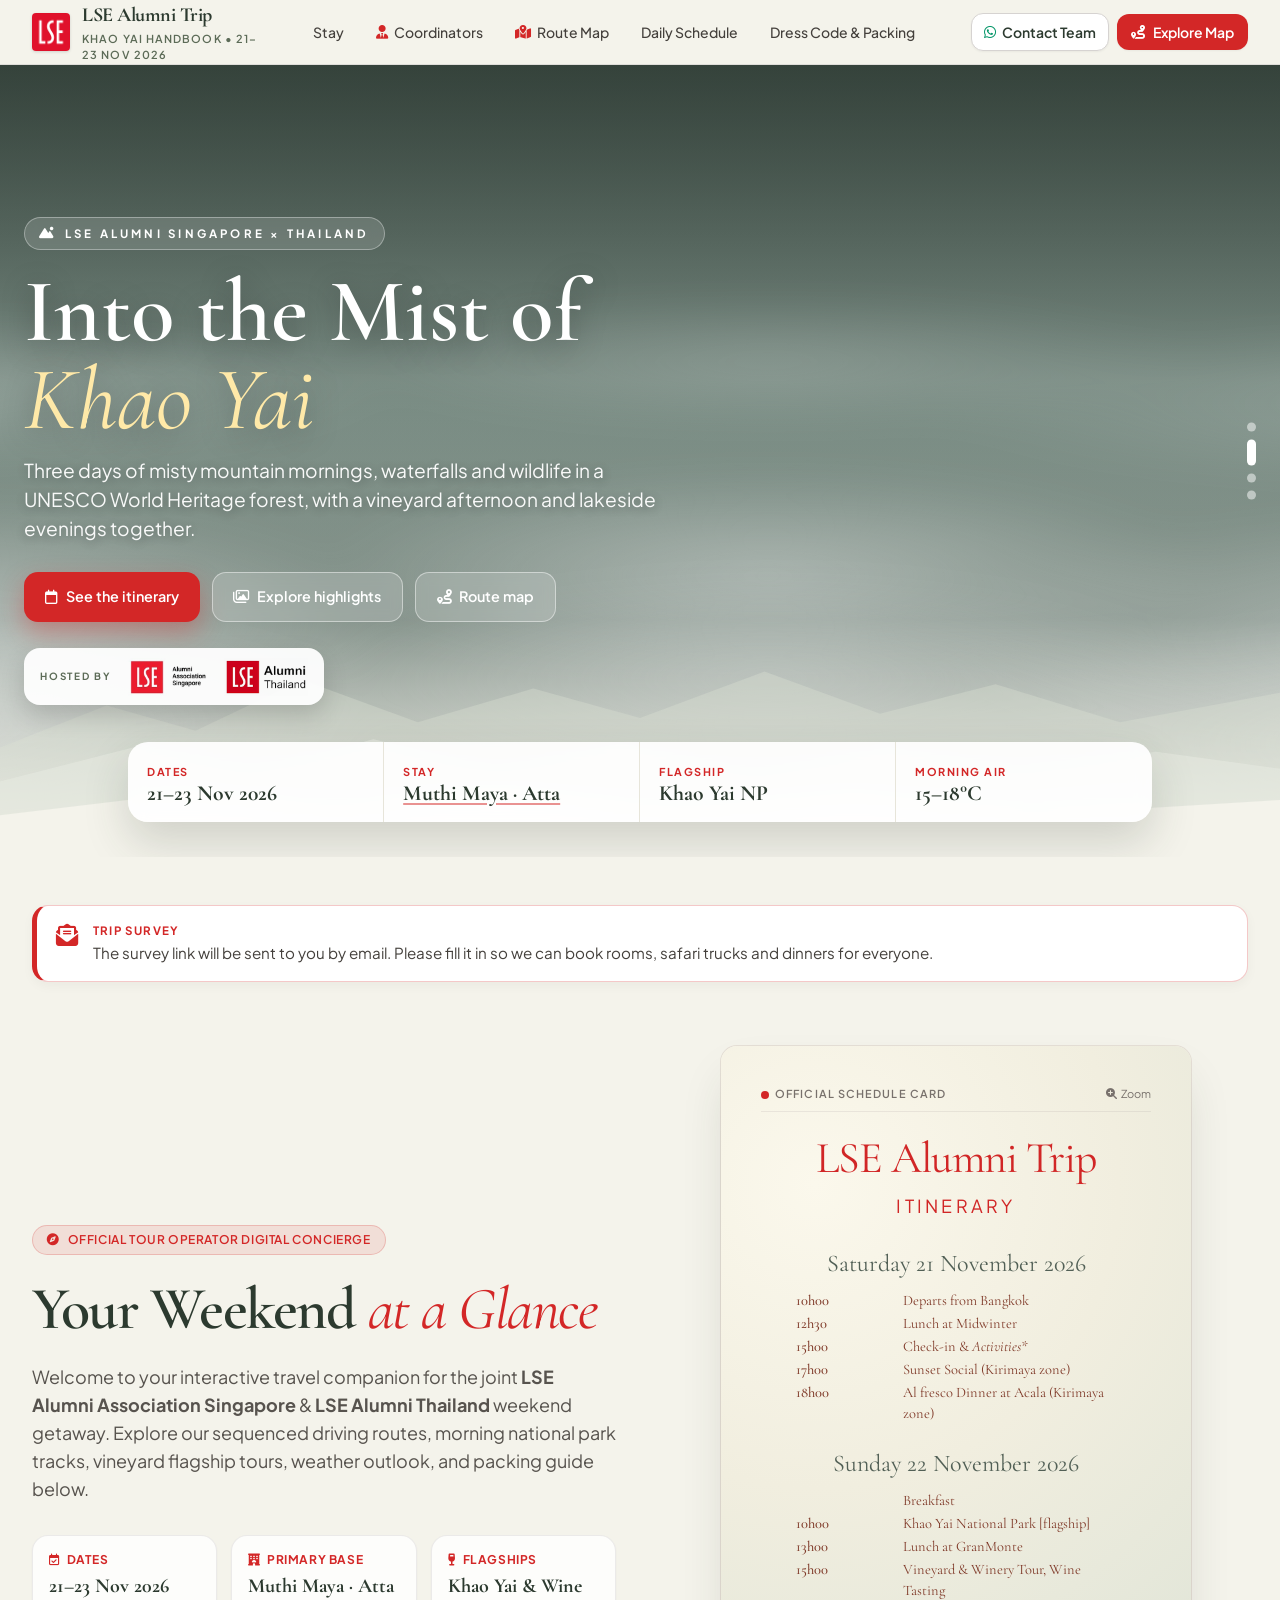
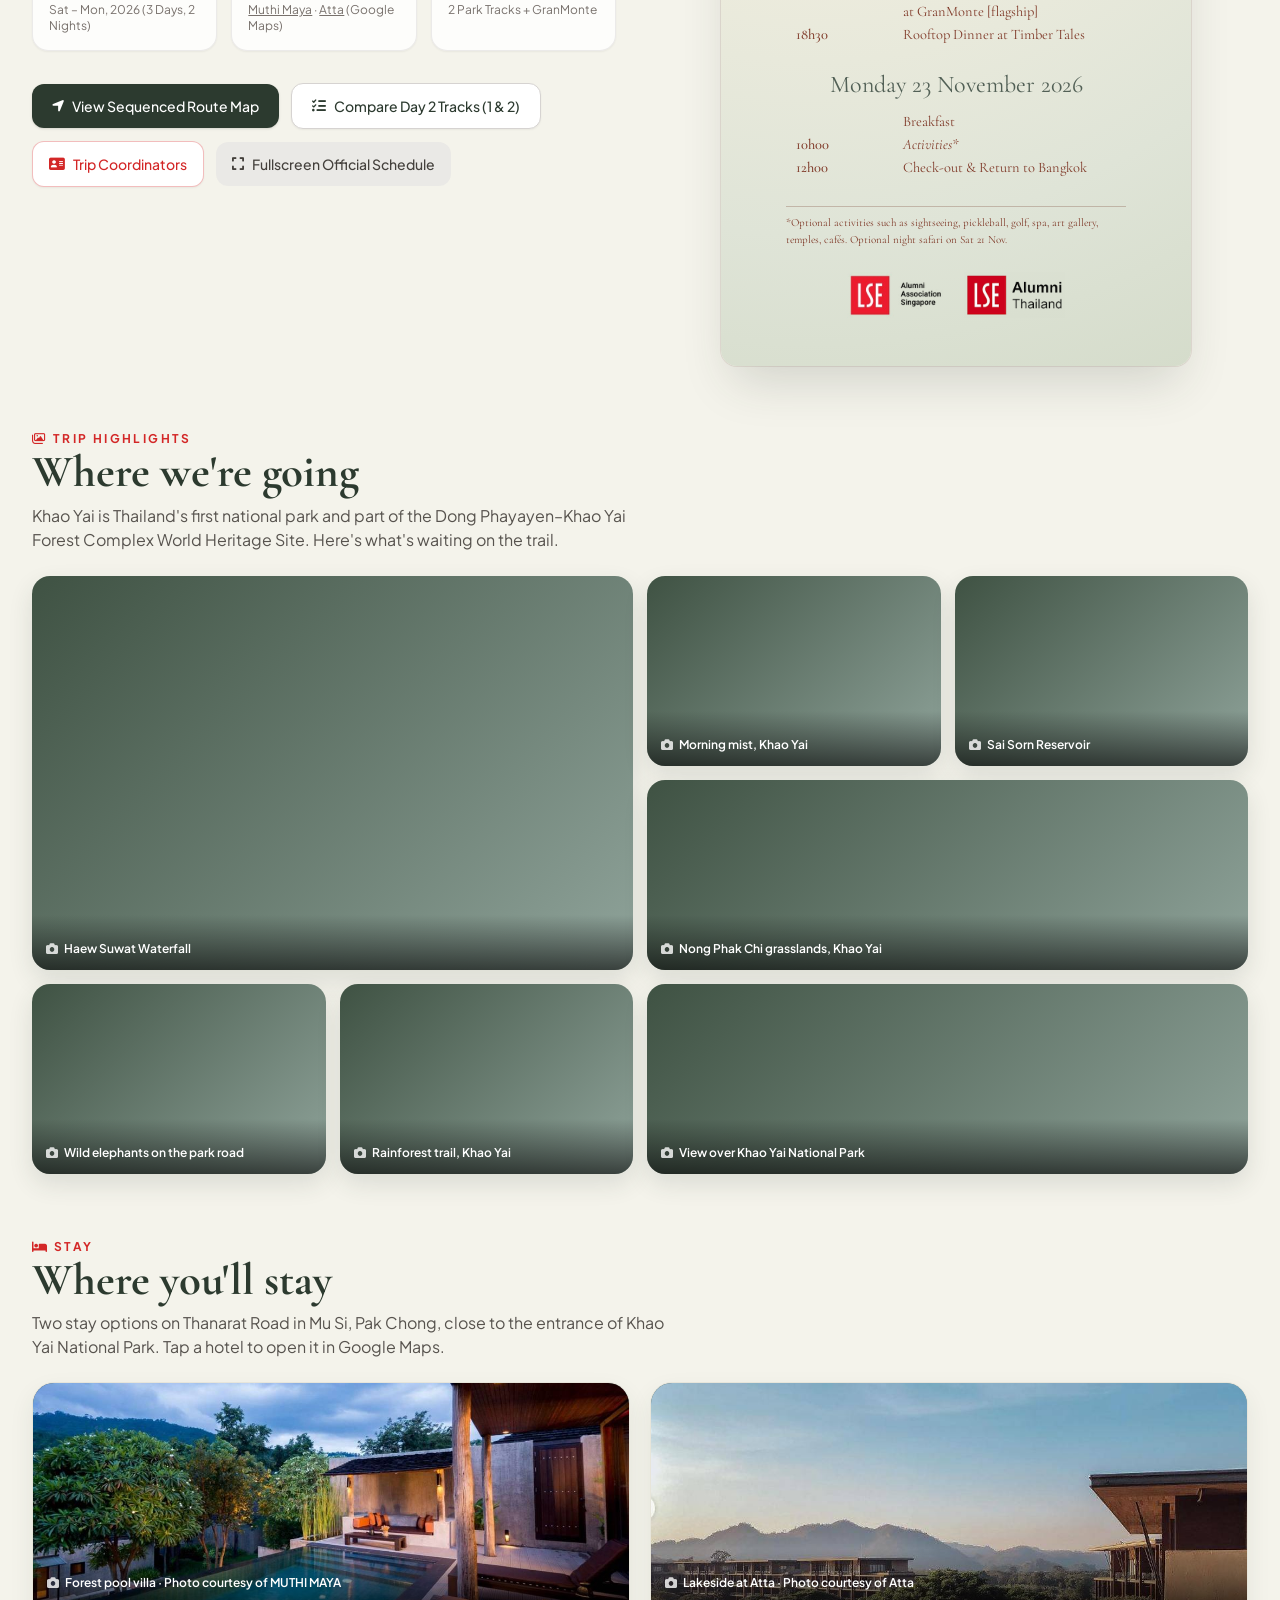
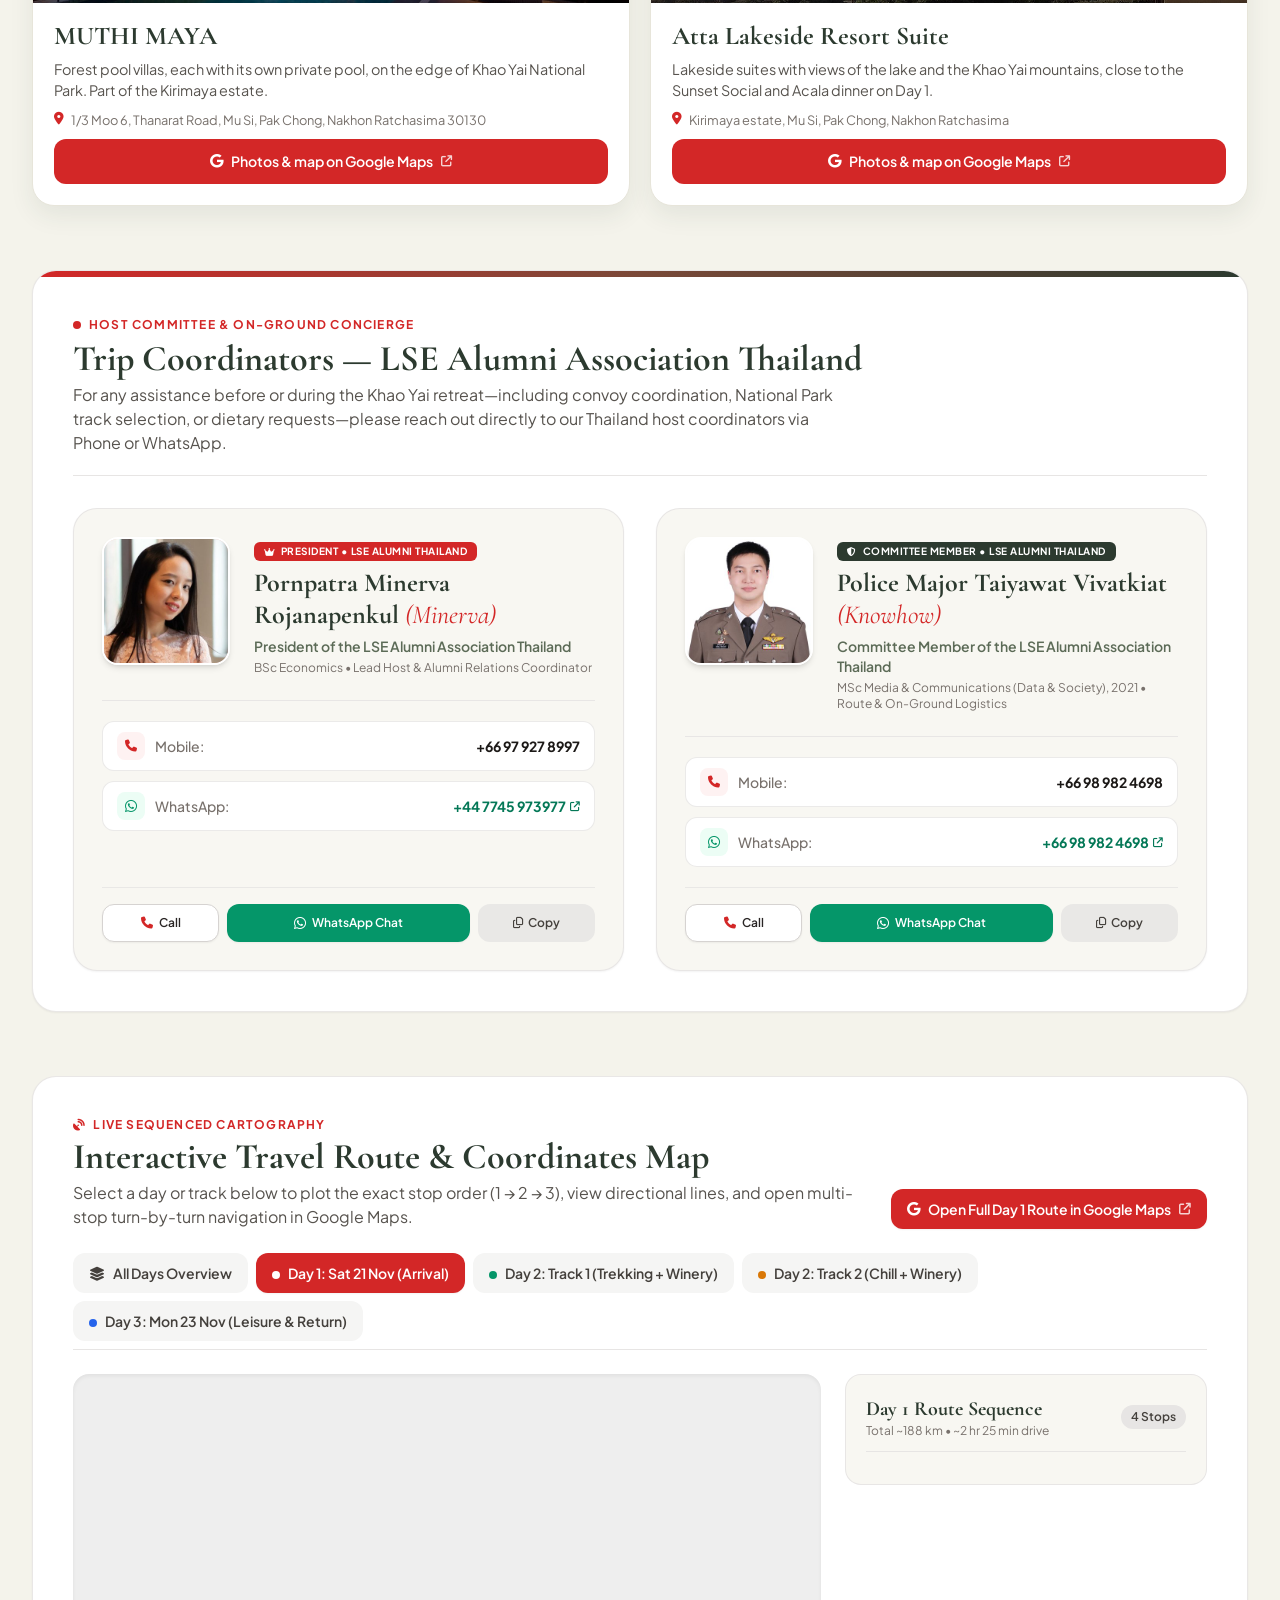
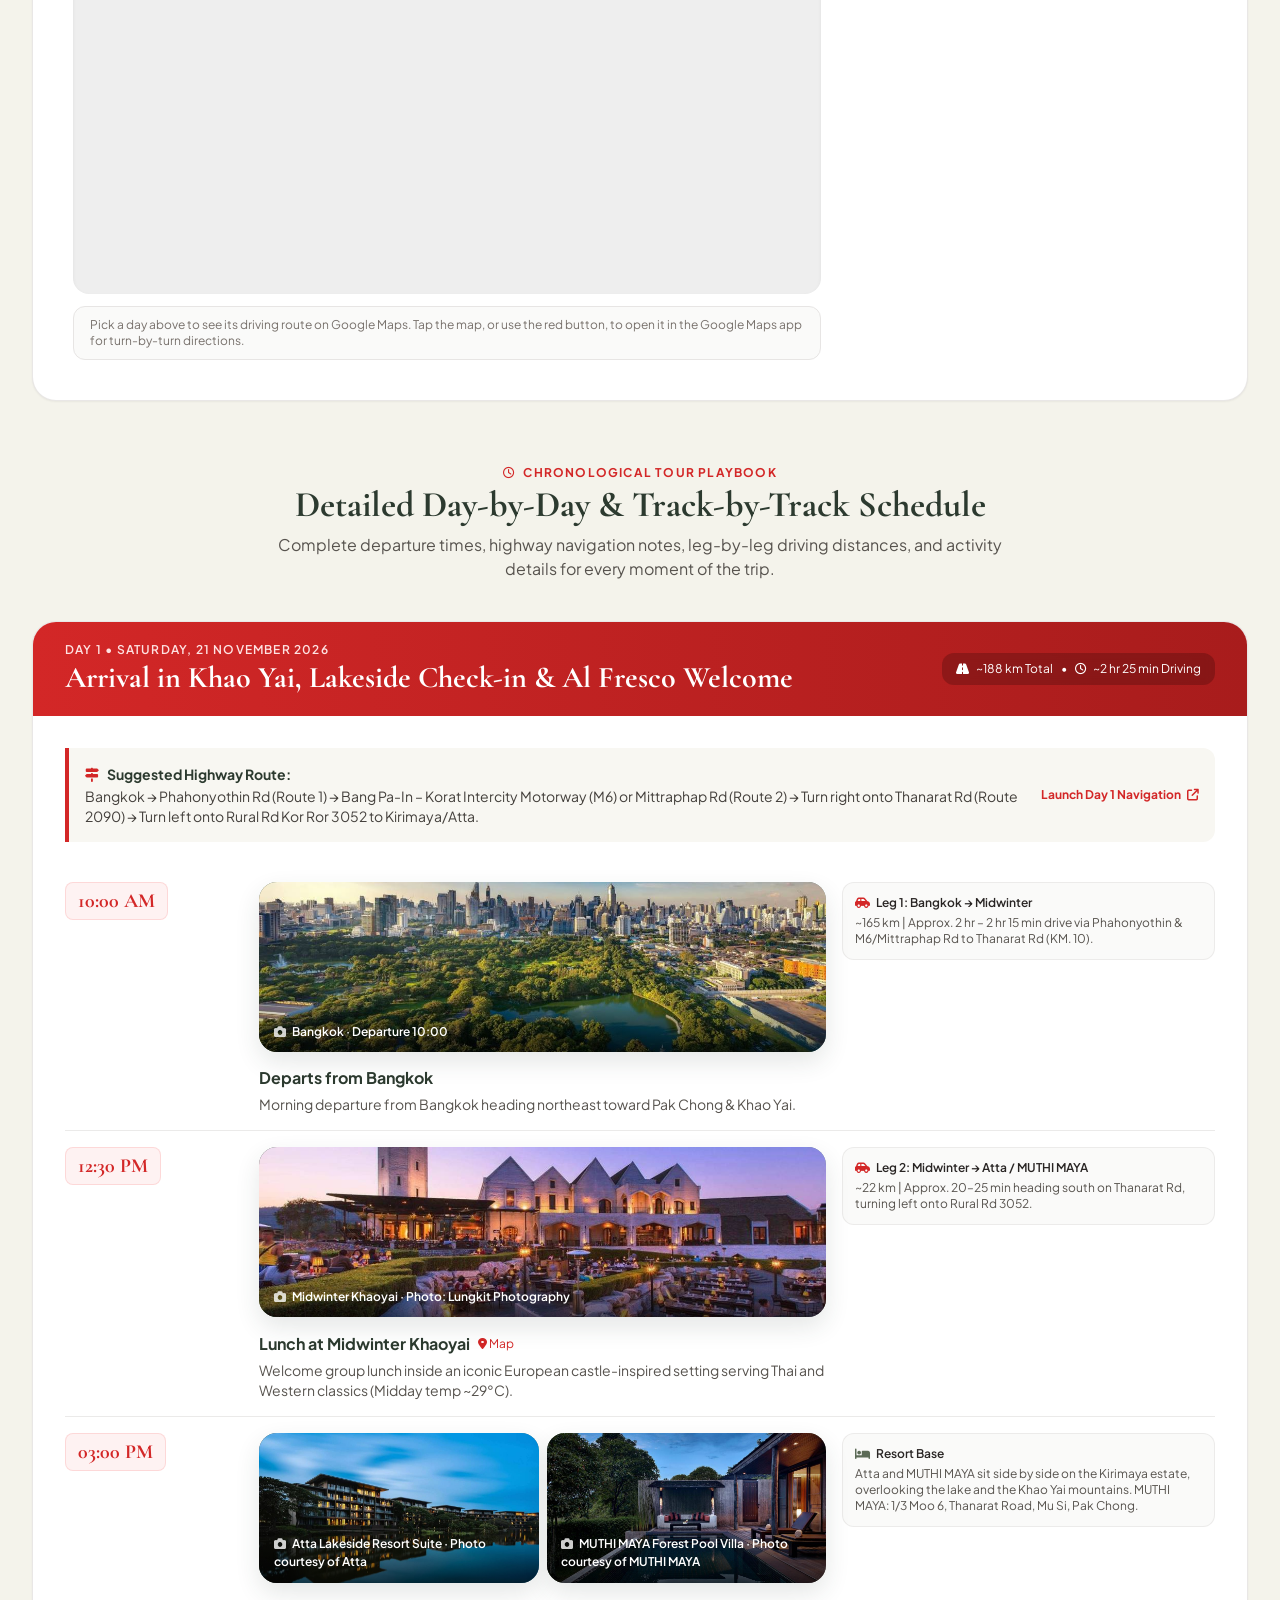
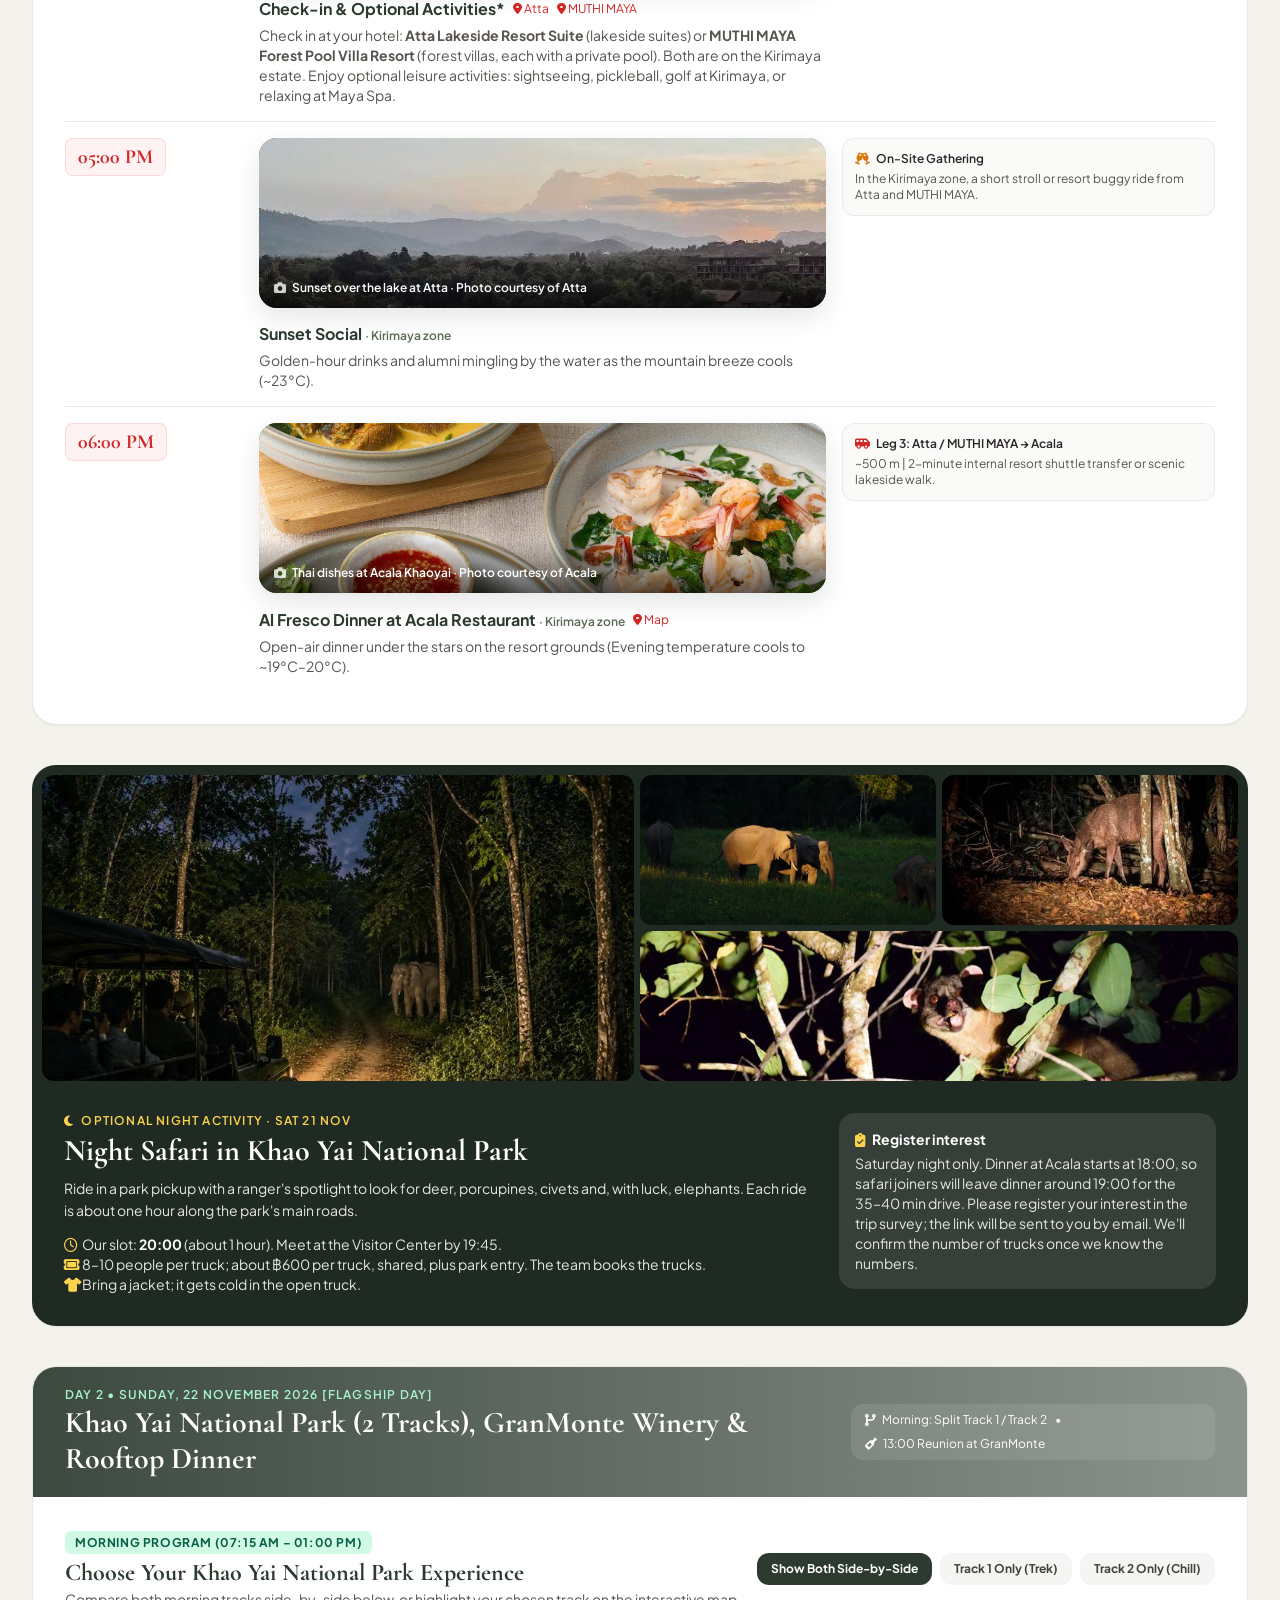
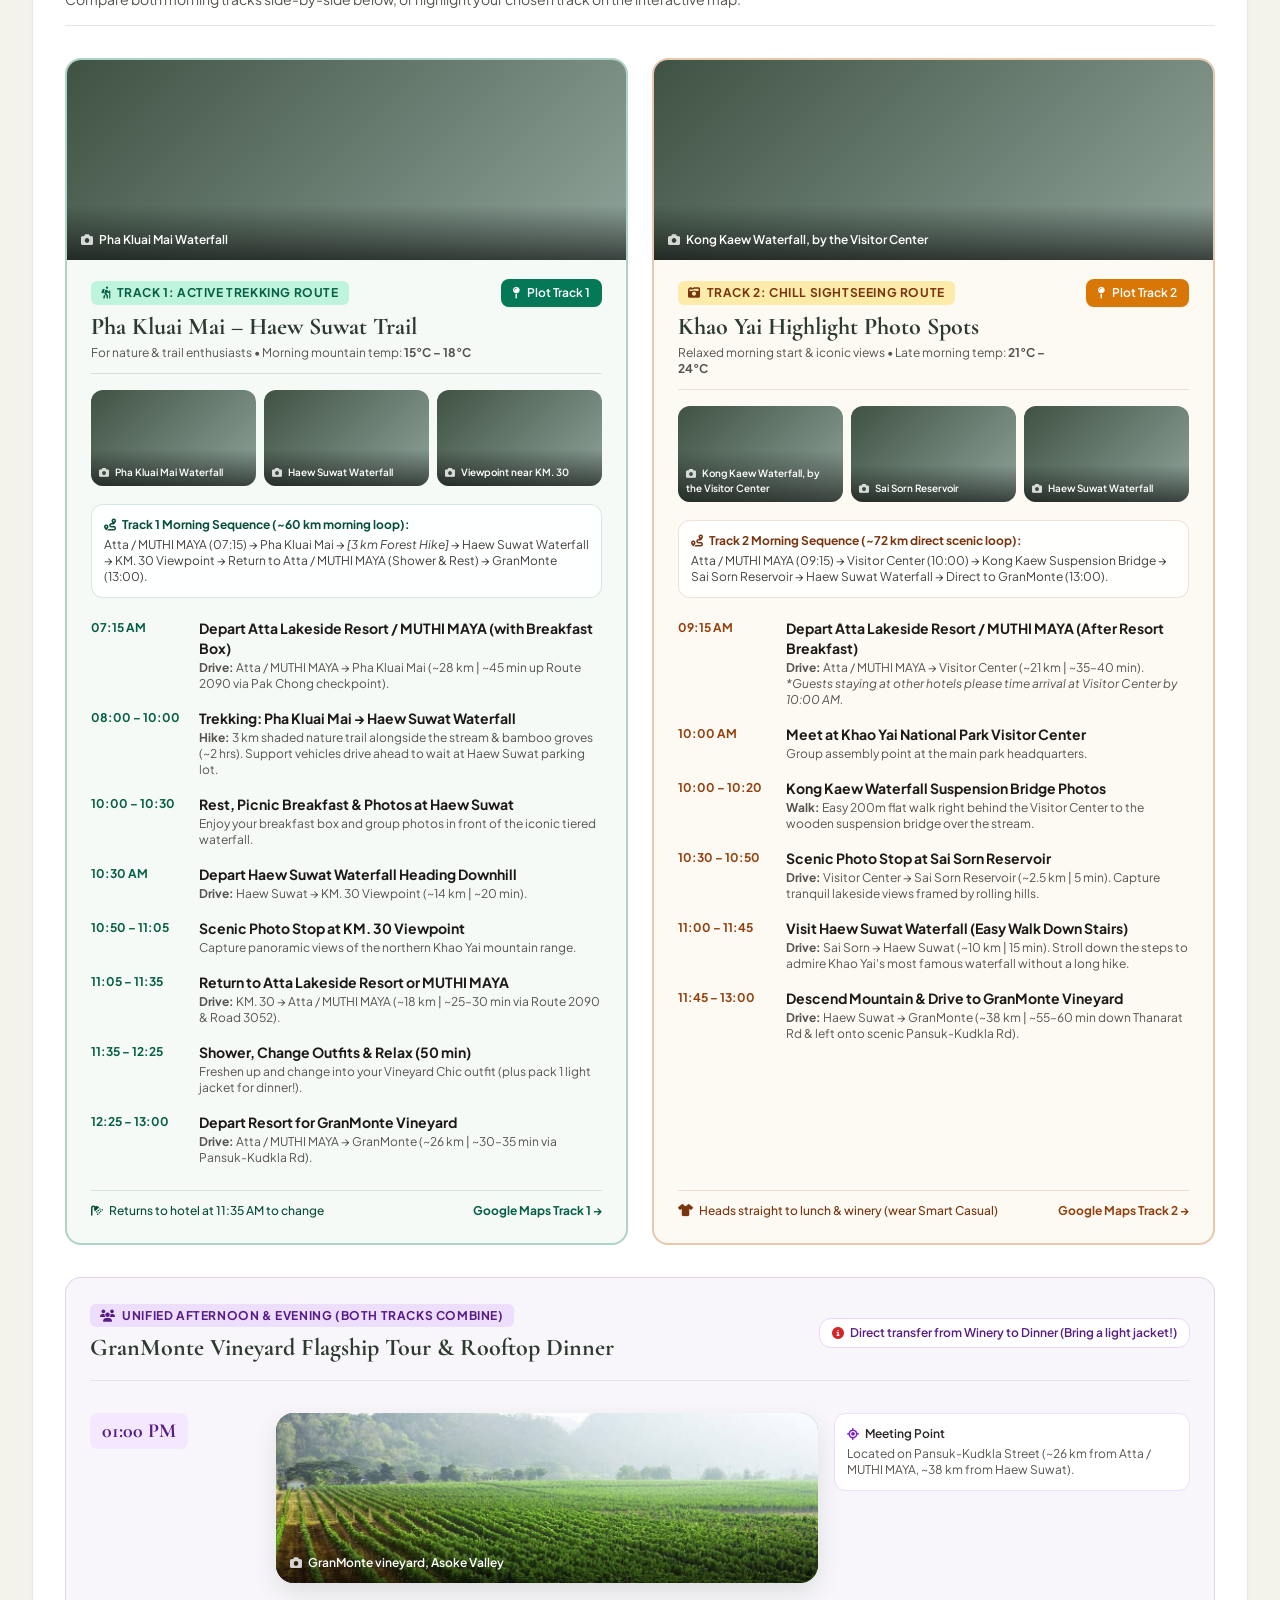
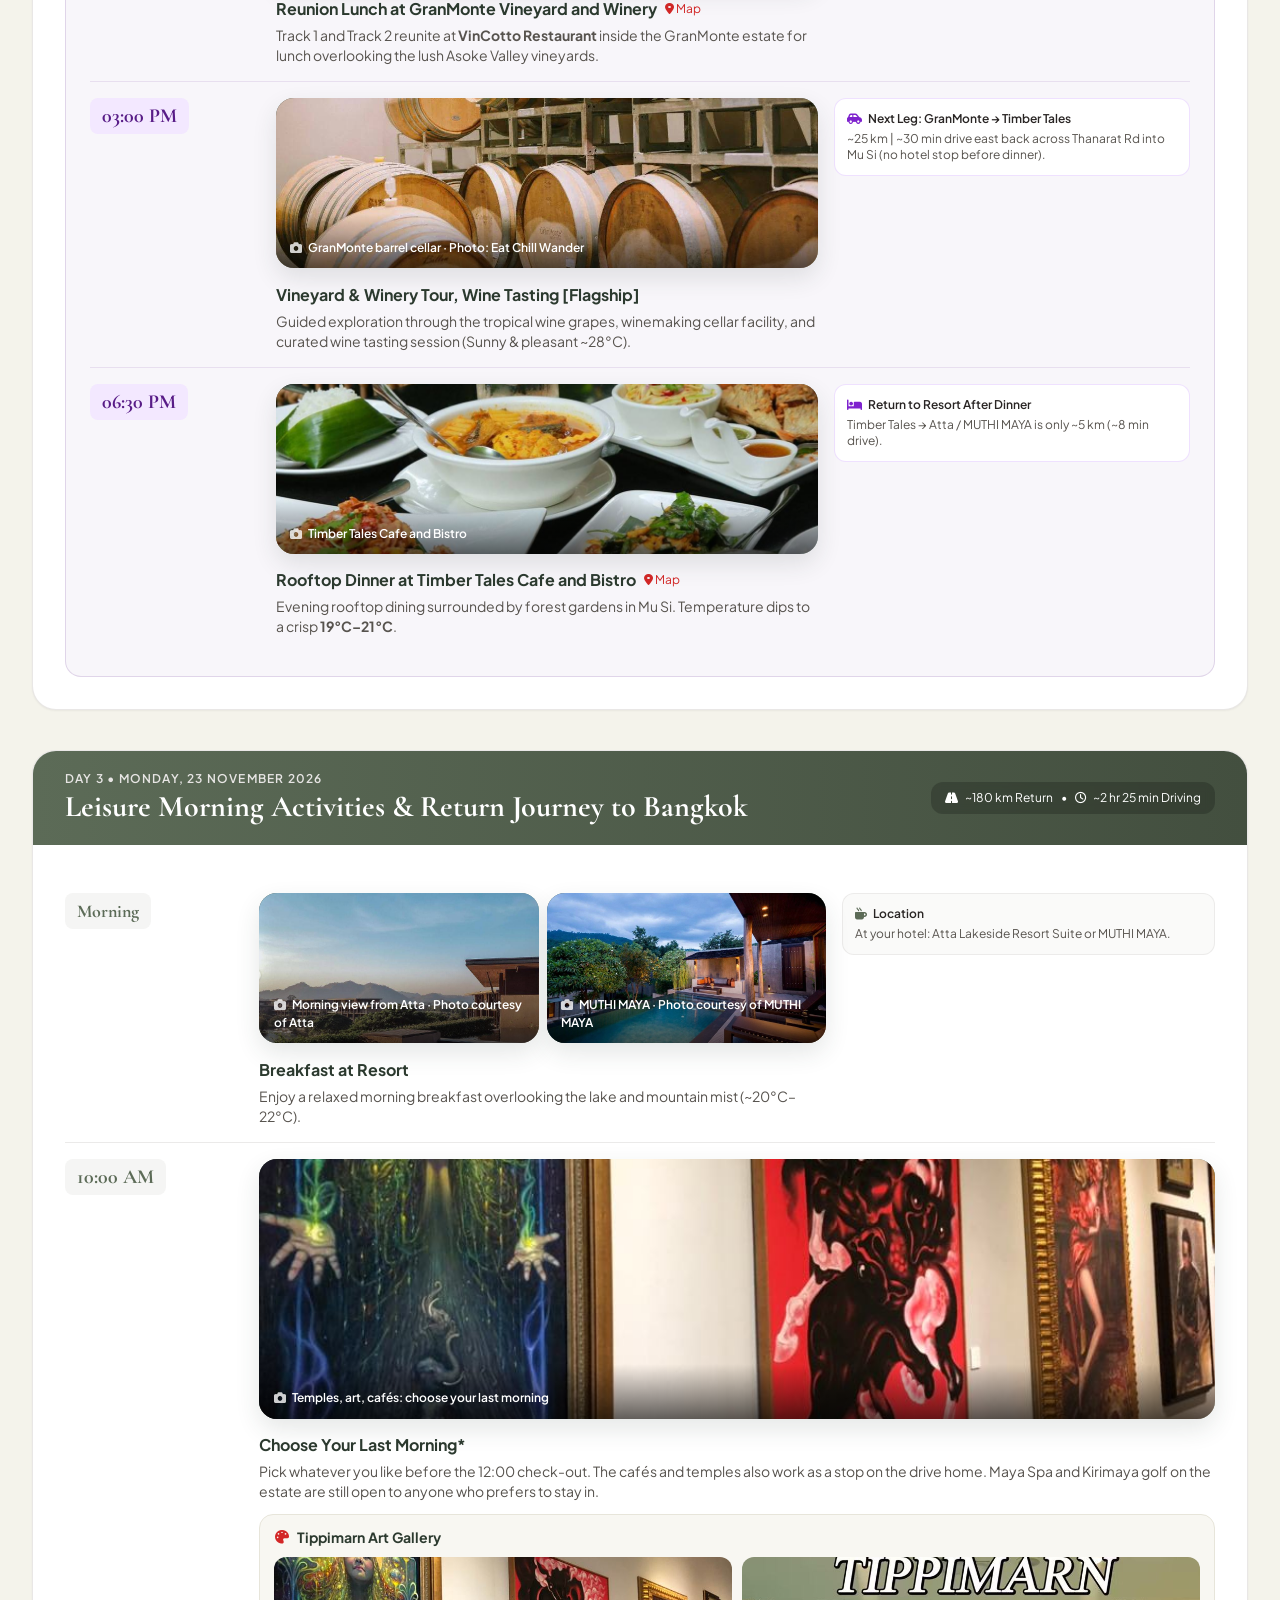
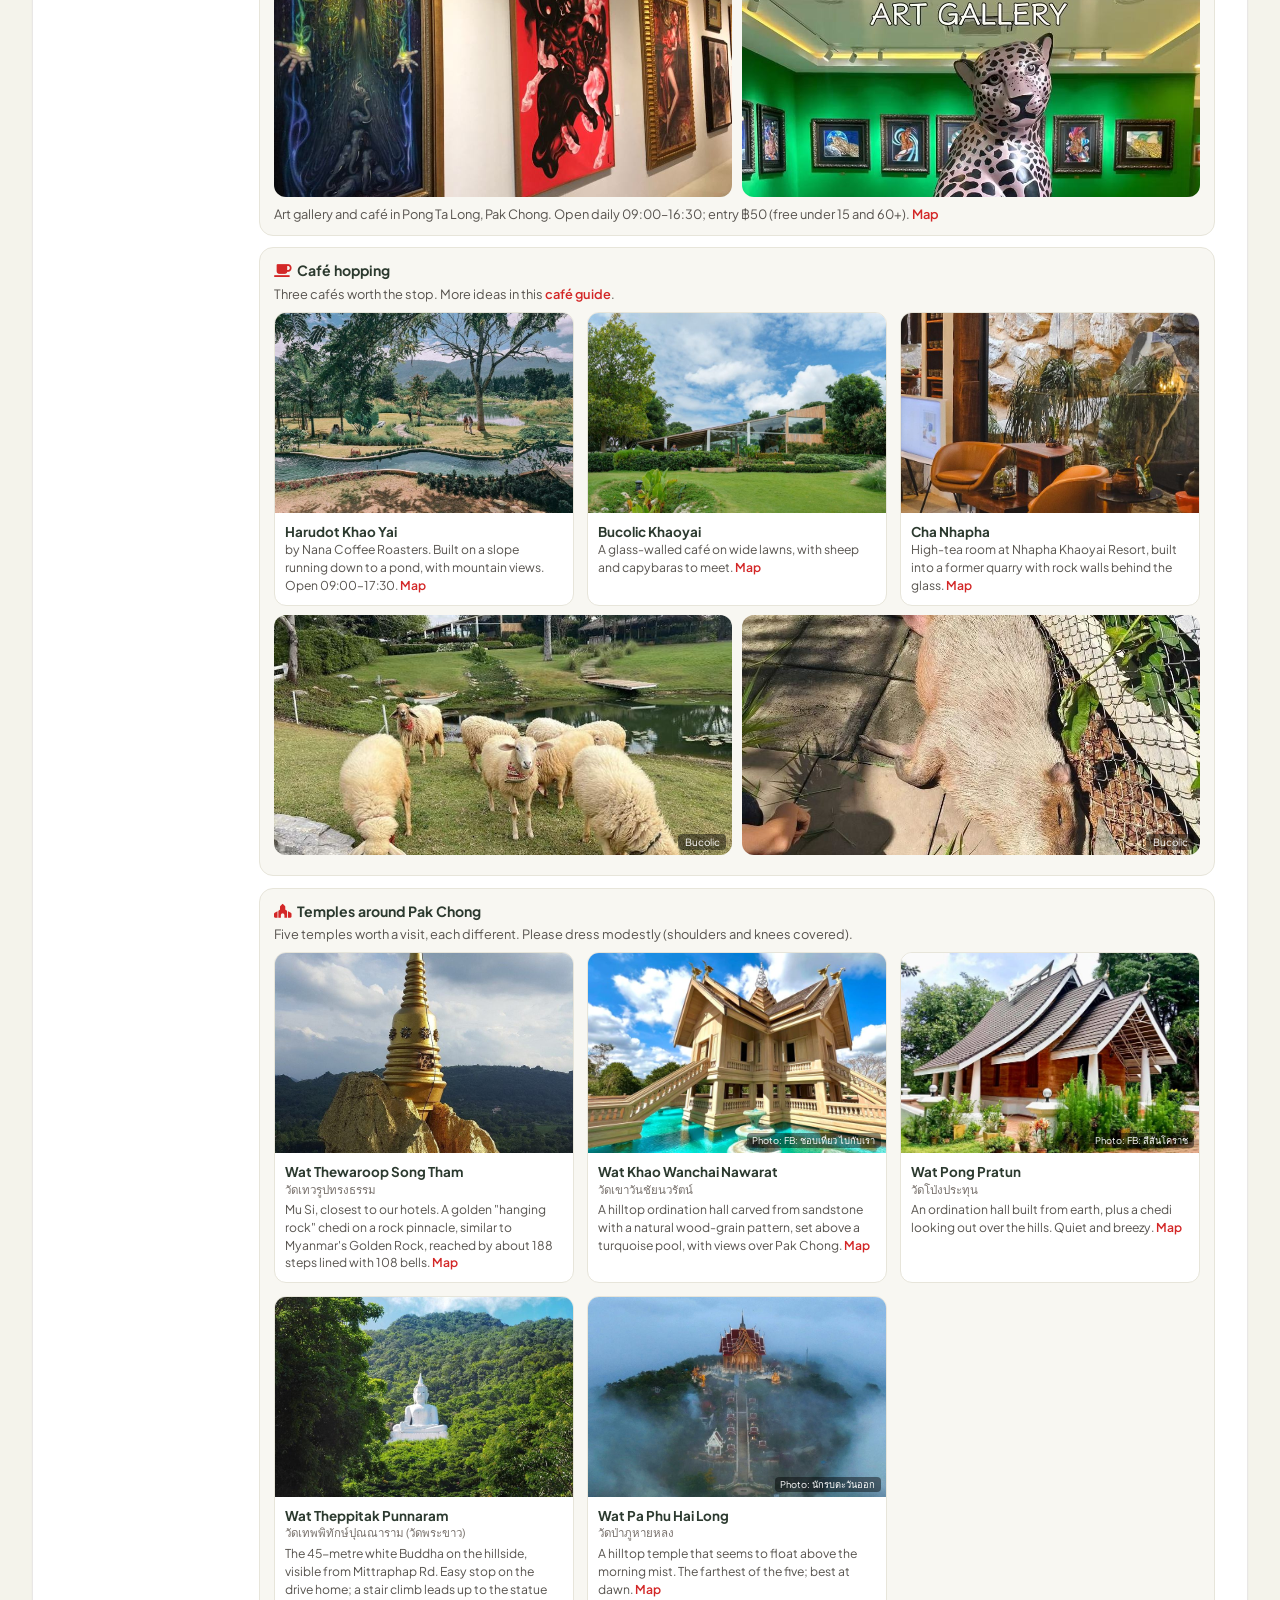
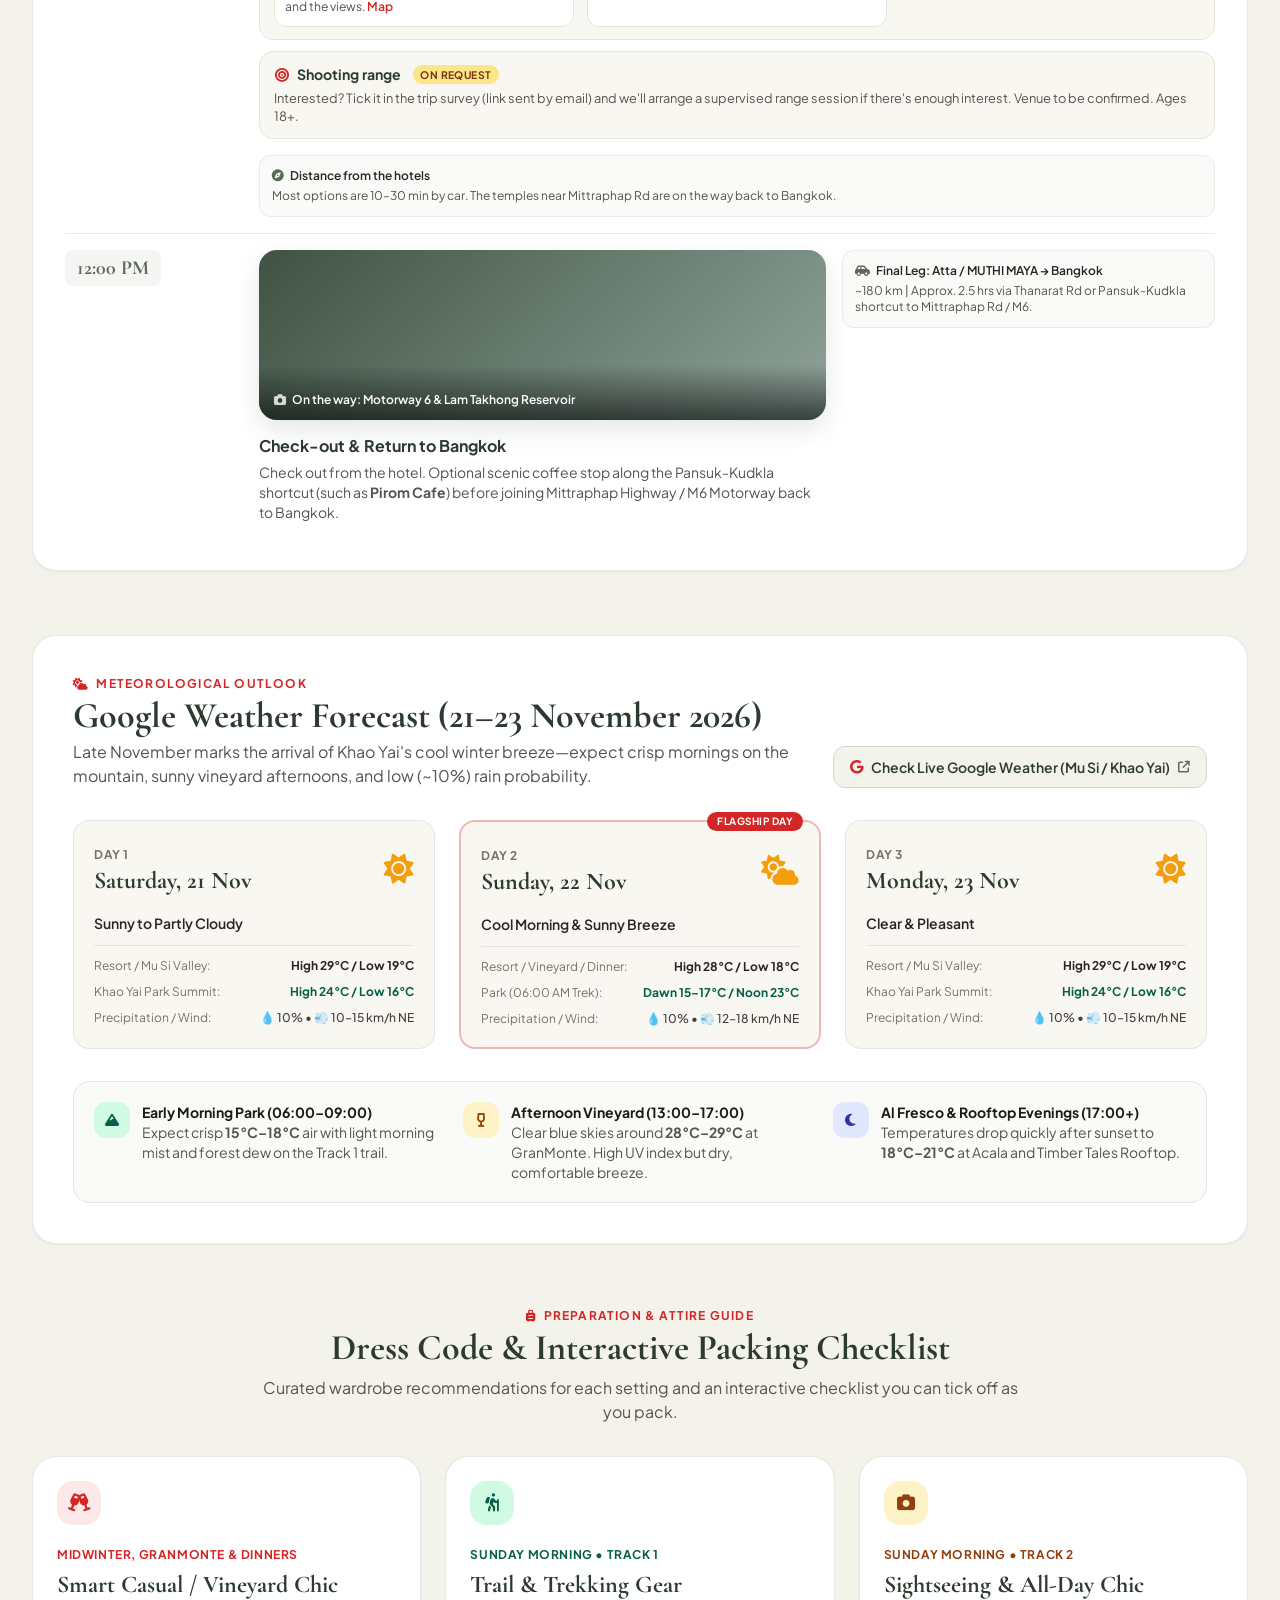
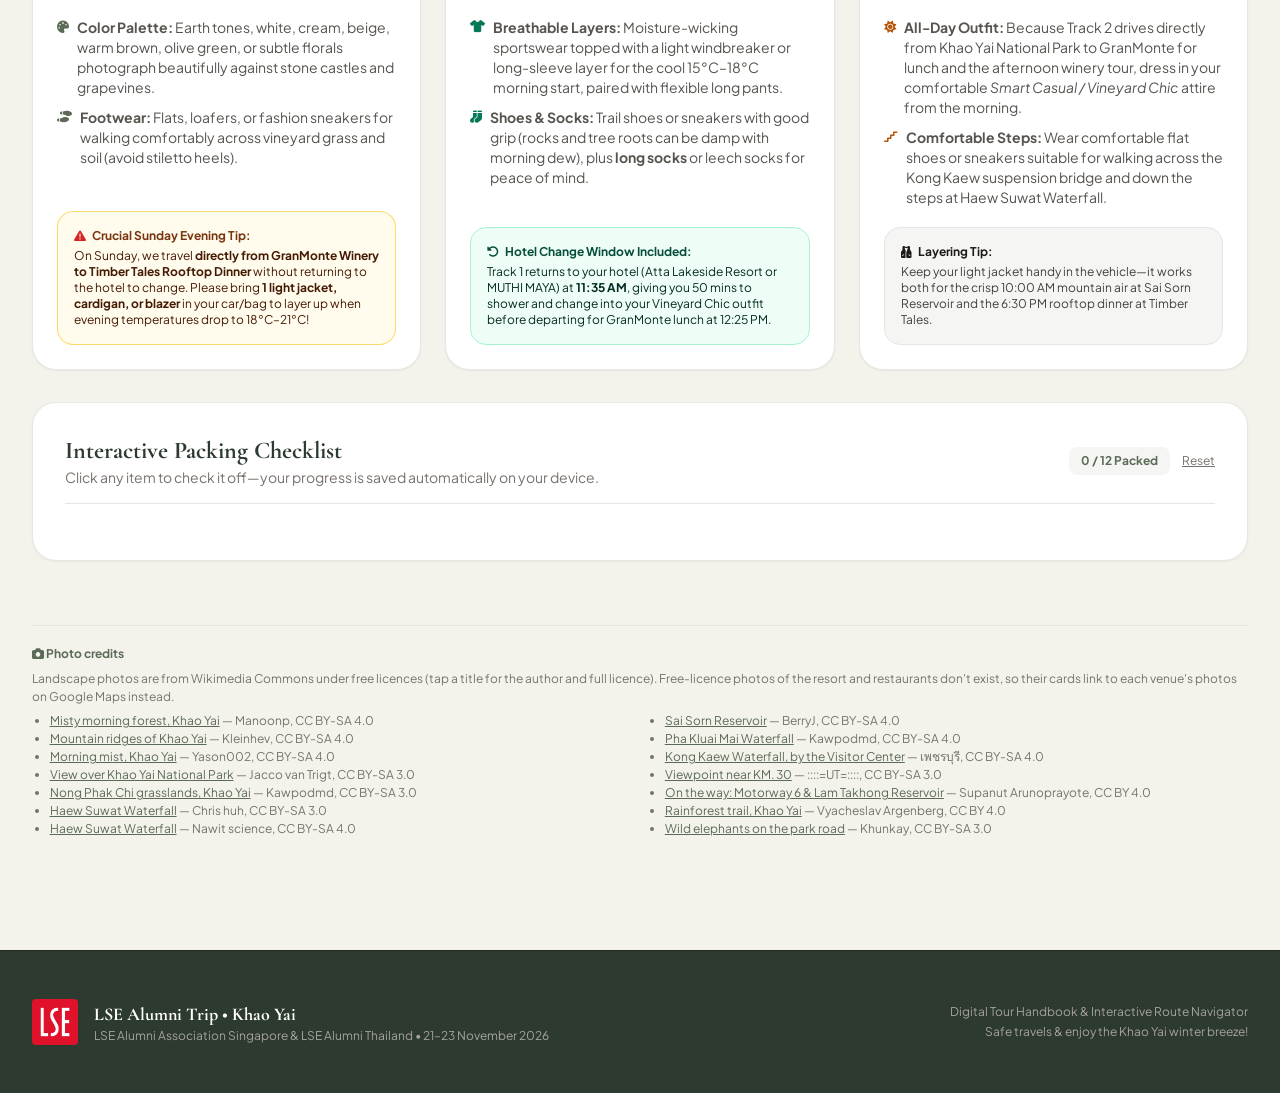
==== khaoyai/index.html @ 6dda14ff "Khao Yai handbook: note that the survey link will be sent by email Co-Authored-By: Claude Opus 5.5 <" ====
<!DOCTYPE html>
<html lang="en" class="scroll-smooth">
<head>
  <meta charset="UTF-8" />
  <meta name="viewport" content="width=device-width, initial-scale=1.0" />
  <title>LSE Alumni Trip: Khao Yai — Official Travel Handbook (21–23 Nov 2026)</title>
  <style>*,:after,:before{--tw-border-spacing-x:0;--tw-border-spacing-y:0;--tw-translate-x:0;--tw-translate-y:0;--tw-rotate:0;--tw-skew-x:0;--tw-skew-y:0;--tw-scale-x:1;--tw-scale-y:1;--tw-pan-x: ;--tw-pan-y: ;--tw-pinch-zoom: ;--tw-scroll-snap-strictness:proximity;--tw-gradient-from-position: ;--tw-gradient-via-position: ;--tw-gradient-to-position: ;--tw-ordinal: ;--tw-slashed-zero: ;--tw-numeric-figure: ;--tw-numeric-spacing: ;--tw-numeric-fraction: ;--tw-ring-inset: ;--tw-ring-offset-width:0px;--tw-ring-offset-color:#fff;--tw-ring-color:rgba(59,130,246,.5);--tw-ring-offset-shadow:0 0 #0000;--tw-ring-shadow:0 0 #0000;--tw-shadow:0 0 #0000;--tw-shadow-colored:0 0 #0000;--tw-blur: ;--tw-brightness: ;--tw-contrast: ;--tw-grayscale: ;--tw-hue-rotate: ;--tw-invert: ;--tw-saturate: ;--tw-sepia: ;--tw-drop-shadow: ;--tw-backdrop-blur: ;--tw-backdrop-brightness: ;--tw-backdrop-contrast: ;--tw-backdrop-grayscale: ;--tw-backdrop-hue-rotate: ;--tw-backdrop-invert: ;--tw-backdrop-opacity: ;--tw-backdrop-saturate: ;--tw-backdrop-sepia: ;--tw-contain-size: ;--tw-contain-layout: ;--tw-contain-paint: ;--tw-contain-style: }::backdrop{--tw-border-spacing-x:0;--tw-border-spacing-y:0;--tw-translate-x:0;--tw-translate-y:0;--tw-rotate:0;--tw-skew-x:0;--tw-skew-y:0;--tw-scale-x:1;--tw-scale-y:1;--tw-pan-x: ;--tw-pan-y: ;--tw-pinch-zoom: ;--tw-scroll-snap-strictness:proximity;--tw-gradient-from-position: ;--tw-gradient-via-position: ;--tw-gradient-to-position: ;--tw-ordinal: ;--tw-slashed-zero: ;--tw-numeric-figure: ;--tw-numeric-spacing: ;--tw-numeric-fraction: ;--tw-ring-inset: ;--tw-ring-offset-width:0px;--tw-ring-offset-color:#fff;--tw-ring-color:rgba(59,130,246,.5);--tw-ring-offset-shadow:0 0 #0000;--tw-ring-shadow:0 0 #0000;--tw-shadow:0 0 #0000;--tw-shadow-colored:0 0 #0000;--tw-blur: ;--tw-brightness: ;--tw-contrast: ;--tw-grayscale: ;--tw-hue-rotate: ;--tw-invert: ;--tw-saturate: ;--tw-sepia: ;--tw-drop-shadow: ;--tw-backdrop-blur: ;--tw-backdrop-brightness: ;--tw-backdrop-contrast: ;--tw-backdrop-grayscale: ;--tw-backdrop-hue-rotate: ;--tw-backdrop-invert: ;--tw-backdrop-opacity: ;--tw-backdrop-saturate: ;--tw-backdrop-sepia: ;--tw-contain-size: ;--tw-contain-layout: ;--tw-contain-paint: ;--tw-contain-style: }/*! tailwindcss v3.4.19 | MIT License | https://tailwindcss.com*/*,:after,:before{box-sizing:border-box;border:0 solid #e5e7eb}:after,:before{--tw-content:""}:host,html{line-height:1.5;-webkit-text-size-adjust:100%;-moz-tab-size:4;-o-tab-size:4;tab-size:4;font-family:Plus Jakarta Sans,-apple-system,BlinkMacSystemFont,sans-serif;font-feature-settings:normal;font-variation-settings:normal;-webkit-tap-highlight-color:transparent}body{margin:0;line-height:inherit}hr{height:0;color:inherit;border-top-width:1px}abbr:where([title]){-webkit-text-decoration:underline dotted;text-decoration:underline dotted}h1,h2,h3,h4,h5,h6{font-size:inherit;font-weight:inherit}a{color:inherit;text-decoration:inherit}b,strong{font-weight:bolder}code,kbd,pre,samp{font-family:ui-monospace,SFMono-Regular,Menlo,Monaco,Consolas,Liberation Mono,Courier New,monospace;font-feature-settings:normal;font-variation-settings:normal;font-size:1em}small{font-size:80%}sub,sup{font-size:75%;line-height:0;position:relative;vertical-align:baseline}sub{bottom:-.25em}sup{top:-.5em}table{text-indent:0;border-color:inherit;border-collapse:collapse}button,input,optgroup,select,textarea{font-family:inherit;font-feature-settings:inherit;font-variation-settings:inherit;font-size:100%;font-weight:inherit;line-height:inherit;letter-spacing:inherit;color:inherit;margin:0;padding:0}button,select{text-transform:none}button,input:where([type=button]),input:where([type=reset]),input:where([type=submit]){-webkit-appearance:button;background-color:transparent;background-image:none}:-moz-focusring{outline:auto}:-moz-ui-invalid{box-shadow:none}progress{vertical-align:baseline}::-webkit-inner-spin-button,::-webkit-outer-spin-button{height:auto}[type=search]{-webkit-appearance:textfield;outline-offset:-2px}::-webkit-search-decoration{-webkit-appearance:none}::-webkit-file-upload-button{-webkit-appearance:button;font:inherit}summary{display:list-item}blockquote,dd,dl,figure,h1,h2,h3,h4,h5,h6,hr,p,pre{margin:0}fieldset{margin:0}fieldset,legend{padding:0}menu,ol,ul{list-style:none;margin:0;padding:0}dialog{padding:0}textarea{resize:vertical}input::-moz-placeholder,textarea::-moz-placeholder{opacity:1;color:#9ca3af}input::placeholder,textarea::placeholder{opacity:1;color:#9ca3af}[role=button],button{cursor:pointer}:disabled{cursor:default}audio,canvas,embed,iframe,img,object,svg,video{display:block;vertical-align:middle}img,video{max-width:100%;height:auto}[hidden]:where(:not([hidden=until-found])){display:none}.container{width:100%}@media (min-width:640px){.container{max-width:640px}}@media (min-width:768px){.container{max-width:768px}}@media (min-width:1024px){.container{max-width:1024px}}@media (min-width:1280px){.container{max-width:1280px}}@media (min-width:1536px){.container{max-width:1536px}}.fixed{position:fixed}.absolute{position:absolute}.relative{position:relative}.sticky{position:sticky}.inset-0{inset:0}.-top-10{top:-2.5rem}.-top-2\.5{top:-.625rem}.left-0{left:0}.right-0{right:0}.right-4{right:1rem}.top-0{top:0}.z-10{z-index:10}.z-50{z-index:50}.col-span-1{grid-column:span 1/span 1}.col-span-2{grid-column:span 2/span 2}.col-span-3{grid-column:span 3/span 3}.col-span-4{grid-column:span 4/span 4}.col-span-8{grid-column:span 8/span 8}.mx-auto{margin-left:auto;margin-right:auto}.mb-0\.5{margin-bottom:.125rem}.mb-1{margin-bottom:.25rem}.mb-1\.5{margin-bottom:.375rem}.mb-2\.5{margin-bottom:.625rem}.mb-3{margin-bottom:.75rem}.mb-4{margin-bottom:1rem}.mb-5{margin-bottom:1.25rem}.mb-6{margin-bottom:1.5rem}.mb-7{margin-bottom:1.75rem}.mb-8{margin-bottom:2rem}.mr-1{margin-right:.25rem}.mr-1\.5{margin-right:.375rem}.mt-0\.5{margin-top:.125rem}.mt-1{margin-top:.25rem}.mt-1\.5{margin-top:.375rem}.mt-16{margin-top:4rem}.mt-2{margin-top:.5rem}.mt-3{margin-top:.75rem}.mt-4{margin-top:1rem}.mt-5{margin-top:1.25rem}.mt-6{margin-top:1.5rem}.block{display:block}.inline-block{display:inline-block}.inline{display:inline}.flex{display:flex}.inline-flex{display:inline-flex}.grid{display:grid}.hidden{display:none}.h-1\.5{height:.375rem}.h-11{height:2.75rem}.h-16{height:4rem}.h-2{height:.5rem}.h-24{height:6rem}.h-28{height:7rem}.h-3{height:.75rem}.h-4{height:1rem}.h-6{height:1.5rem}.h-7{height:1.75rem}.h-9{height:2.25rem}.h-\[440px\]{height:440px}.h-auto{height:auto}.h-full{height:100%}.max-h-\[580px\]{max-height:580px}.w-11{width:2.75rem}.w-2{width:.5rem}.w-24{width:6rem}.w-28{width:7rem}.w-3{width:.75rem}.w-4{width:1rem}.w-6{width:1.5rem}.w-7{width:1.75rem}.w-9{width:2.25rem}.w-full{width:100%}.min-w-0{min-width:0}.max-w-3xl{max-width:48rem}.max-w-7xl{max-width:80rem}.max-w-\[320px\]{max-width:320px}.max-w-\[340px\]{max-width:340px}.max-w-\[470px\]{max-width:470px}.max-w-lg{max-width:32rem}.flex-1{flex:1 1 0%}.flex-shrink-0{flex-shrink:0}.transform{transform:translate(var(--tw-translate-x),var(--tw-translate-y)) rotate(var(--tw-rotate)) skewX(var(--tw-skew-x)) skewY(var(--tw-skew-y)) scaleX(var(--tw-scale-x)) scaleY(var(--tw-scale-y))}.cursor-pointer{cursor:pointer}.select-none{-webkit-user-select:none;-moz-user-select:none;user-select:none}.scroll-mt-20{scroll-margin-top:5rem}.list-inside{list-style-position:inside}.list-disc{list-style-type:disc}.grid-cols-1{grid-template-columns:repeat(1,minmax(0,1fr))}.grid-cols-12{grid-template-columns:repeat(12,minmax(0,1fr))}.grid-cols-2{grid-template-columns:repeat(2,minmax(0,1fr))}.grid-cols-4{grid-template-columns:repeat(4,minmax(0,1fr))}.flex-col{flex-direction:column}.flex-wrap{flex-wrap:wrap}.items-start{align-items:flex-start}.items-center{align-items:center}.justify-center{justify-content:center}.justify-between{justify-content:space-between}.gap-1{gap:.25rem}.gap-1\.5{gap:.375rem}.gap-2{gap:.5rem}.gap-2\.5{gap:.625rem}.gap-3{gap:.75rem}.gap-3\.5{gap:.875rem}.gap-4{gap:1rem}.gap-5{gap:1.25rem}.gap-6{gap:1.5rem}.gap-8{gap:2rem}.space-y-0\.5>:not([hidden])~:not([hidden]){--tw-space-y-reverse:0;margin-top:calc(.125rem*(1 - var(--tw-space-y-reverse)));margin-bottom:calc(.125rem*var(--tw-space-y-reverse))}.space-y-1>:not([hidden])~:not([hidden]){--tw-space-y-reverse:0;margin-top:calc(.25rem*(1 - var(--tw-space-y-reverse)));margin-bottom:calc(.25rem*var(--tw-space-y-reverse))}.space-y-10>:not([hidden])~:not([hidden]){--tw-space-y-reverse:0;margin-top:calc(2.5rem*(1 - var(--tw-space-y-reverse)));margin-bottom:calc(2.5rem*var(--tw-space-y-reverse))}.space-y-16>:not([hidden])~:not([hidden]){--tw-space-y-reverse:0;margin-top:calc(4rem*(1 - var(--tw-space-y-reverse)));margin-bottom:calc(4rem*var(--tw-space-y-reverse))}.space-y-2\.5>:not([hidden])~:not([hidden]){--tw-space-y-reverse:0;margin-top:calc(.625rem*(1 - var(--tw-space-y-reverse)));margin-bottom:calc(.625rem*var(--tw-space-y-reverse))}.space-y-3>:not([hidden])~:not([hidden]){--tw-space-y-reverse:0;margin-top:calc(.75rem*(1 - var(--tw-space-y-reverse)));margin-bottom:calc(.75rem*var(--tw-space-y-reverse))}.space-y-4>:not([hidden])~:not([hidden]){--tw-space-y-reverse:0;margin-top:calc(1rem*(1 - var(--tw-space-y-reverse)));margin-bottom:calc(1rem*var(--tw-space-y-reverse))}.space-y-6>:not([hidden])~:not([hidden]){--tw-space-y-reverse:0;margin-top:calc(1.5rem*(1 - var(--tw-space-y-reverse)));margin-bottom:calc(1.5rem*var(--tw-space-y-reverse))}.space-y-8>:not([hidden])~:not([hidden]){--tw-space-y-reverse:0;margin-top:calc(2rem*(1 - var(--tw-space-y-reverse)));margin-bottom:calc(2rem*var(--tw-space-y-reverse))}.divide-y>:not([hidden])~:not([hidden]){--tw-divide-y-reverse:0;border-top-width:calc(1px*(1 - var(--tw-divide-y-reverse)));border-bottom-width:calc(1px*var(--tw-divide-y-reverse))}.divide-purple-900\/10>:not([hidden])~:not([hidden]){border-color:rgba(88,28,135,.1)}.divide-stone-200\/80>:not([hidden])~:not([hidden]){border-color:hsla(20,6%,90%,.8)}.overflow-hidden{overflow:hidden}.overflow-y-auto{overflow-y:auto}.scroll-smooth{scroll-behavior:smooth}.truncate{overflow:hidden;text-overflow:ellipsis;white-space:nowrap}.rounded{border-radius:.25rem}.rounded-2xl{border-radius:1rem}.rounded-3xl{border-radius:1.5rem}.rounded-full{border-radius:9999px}.rounded-lg{border-radius:.5rem}.rounded-md{border-radius:.375rem}.rounded-xl{border-radius:.75rem}.rounded-r-xl{border-top-right-radius:.75rem;border-bottom-right-radius:.75rem}.border{border-width:1px}.border-2{border-width:2px}.border-b{border-bottom-width:1px}.border-l-4{border-left-width:4px}.border-t{border-top-width:1px}.border-\[\#7a4938\]\/30{border-color:rgba(122,73,56,.3)}.border-amber-300\/80{border-color:rgba(252,211,77,.8)}.border-amber-700\/30{border-color:rgba(180,83,9,.3)}.border-amber-800\/15{border-color:rgba(146,64,14,.15)}.border-emerald-200{--tw-border-opacity:1;border-color:rgb(167 243 208/var(--tw-border-opacity,1))}.border-emerald-700\/30{border-color:rgba(4,120,87,.3)}.border-emerald-800\/15{border-color:rgba(6,95,70,.15)}.border-lse-red{--tw-border-opacity:1;border-color:rgb(211 39 39/var(--tw-border-opacity,1))}.border-lse-red\/20{border-color:rgba(211,39,39,.2)}.border-lse-red\/30{border-color:rgba(211,39,39,.3)}.border-purple-200{--tw-border-opacity:1;border-color:rgb(233 213 255/var(--tw-border-opacity,1))}.border-purple-200\/70{border-color:rgba(233,213,255,.7)}.border-purple-900\/10{border-color:rgba(88,28,135,.1)}.border-purple-900\/15{border-color:rgba(88,28,135,.15)}.border-red-200\/60{border-color:hsla(0,96%,89%,.6)}.border-stone-100{--tw-border-opacity:1;border-color:rgb(245 245 244/var(--tw-border-opacity,1))}.border-stone-200{--tw-border-opacity:1;border-color:rgb(231 229 228/var(--tw-border-opacity,1))}.border-stone-200\/70{border-color:hsla(20,6%,90%,.7)}.border-stone-200\/80{border-color:hsla(20,6%,90%,.8)}.border-stone-200\/90{border-color:hsla(20,6%,90%,.9)}.border-stone-300{--tw-border-opacity:1;border-color:rgb(214 211 209/var(--tw-border-opacity,1))}.border-stone-300\/70{border-color:hsla(24,6%,83%,.7)}.border-stone-400\/20{border-color:hsla(24,5%,64%,.2)}.border-stone-800{--tw-border-opacity:1;border-color:rgb(41 37 36/var(--tw-border-opacity,1))}.border-white{--tw-border-opacity:1;border-color:rgb(255 255 255/var(--tw-border-opacity,1))}.bg-\[\#059669\]{--tw-bg-opacity:1;background-color:rgb(5 150 105/var(--tw-bg-opacity,1))}.bg-\[\#2563eb\]{--tw-bg-opacity:1;background-color:rgb(37 99 235/var(--tw-bg-opacity,1))}.bg-\[\#7c3aed\]{--tw-bg-opacity:1;background-color:rgb(124 58 237/var(--tw-bg-opacity,1))}.bg-\[\#d32727\]{--tw-bg-opacity:1;background-color:rgb(211 39 39/var(--tw-bg-opacity,1))}.bg-\[\#d97706\]{--tw-bg-opacity:1;background-color:rgb(217 119 6/var(--tw-bg-opacity,1))}.bg-\[\#e01f26\]{--tw-bg-opacity:1;background-color:rgb(224 31 38/var(--tw-bg-opacity,1))}.bg-\[\#f4f3eb\]{--tw-bg-opacity:1;background-color:rgb(244 243 235/var(--tw-bg-opacity,1))}.bg-\[\#f4f3eb\]\/90{background-color:hsla(53,29%,94%,.9)}.bg-\[\#f6faf7\]{--tw-bg-opacity:1;background-color:rgb(246 250 247/var(--tw-bg-opacity,1))}.bg-\[\#f8f6fa\]{--tw-bg-opacity:1;background-color:rgb(248 246 250/var(--tw-bg-opacity,1))}.bg-\[\#f8f7f2\]{--tw-bg-opacity:1;background-color:rgb(248 247 242/var(--tw-bg-opacity,1))}.bg-\[\#fdfaf3\]{--tw-bg-opacity:1;background-color:rgb(253 250 243/var(--tw-bg-opacity,1))}.bg-amber-100{--tw-bg-opacity:1;background-color:rgb(254 243 199/var(--tw-bg-opacity,1))}.bg-amber-200\/70{background-color:hsla(48,97%,77%,.7)}.bg-amber-50\/90{background-color:rgba(255,251,235,.9)}.bg-amber-600{--tw-bg-opacity:1;background-color:rgb(217 119 6/var(--tw-bg-opacity,1))}.bg-black\/20{background-color:rgba(0,0,0,.2)}.bg-black\/80{background-color:rgba(0,0,0,.8)}.bg-blue-600{--tw-bg-opacity:1;background-color:rgb(37 99 235/var(--tw-bg-opacity,1))}.bg-emerald-100{--tw-bg-opacity:1;background-color:rgb(209 250 229/var(--tw-bg-opacity,1))}.bg-emerald-200\/70{background-color:rgba(167,243,208,.7)}.bg-emerald-50{--tw-bg-opacity:1;background-color:rgb(236 253 245/var(--tw-bg-opacity,1))}.bg-emerald-50\/80{background-color:rgba(236,253,245,.8)}.bg-emerald-600{--tw-bg-opacity:1;background-color:rgb(5 150 105/var(--tw-bg-opacity,1))}.bg-emerald-700{--tw-bg-opacity:1;background-color:rgb(4 120 87/var(--tw-bg-opacity,1))}.bg-indigo-100{--tw-bg-opacity:1;background-color:rgb(224 231 255/var(--tw-bg-opacity,1))}.bg-lse-forest{--tw-bg-opacity:1;background-color:rgb(44 58 47/var(--tw-bg-opacity,1))}.bg-lse-red{--tw-bg-opacity:1;background-color:rgb(211 39 39/var(--tw-bg-opacity,1))}.bg-lse-red\/10{background-color:rgba(211,39,39,.1)}.bg-purple-100{--tw-bg-opacity:1;background-color:rgb(243 232 255/var(--tw-bg-opacity,1))}.bg-purple-200\/70{background-color:rgba(233,213,255,.7)}.bg-red-50{--tw-bg-opacity:1;background-color:rgb(254 242 242/var(--tw-bg-opacity,1))}.bg-stone-100{--tw-bg-opacity:1;background-color:rgb(245 245 244/var(--tw-bg-opacity,1))}.bg-stone-200{--tw-bg-opacity:1;background-color:rgb(231 229 228/var(--tw-bg-opacity,1))}.bg-stone-200\/70{background-color:hsla(20,6%,90%,.7)}.bg-stone-200\/80{background-color:hsla(20,6%,90%,.8)}.bg-stone-50{--tw-bg-opacity:1;background-color:rgb(250 250 249/var(--tw-bg-opacity,1))}.bg-white{--tw-bg-opacity:1;background-color:rgb(255 255 255/var(--tw-bg-opacity,1))}.bg-white\/10{background-color:hsla(0,0%,100%,.1)}.bg-white\/80{background-color:hsla(0,0%,100%,.8)}.bg-white\/90{background-color:hsla(0,0%,100%,.9)}.bg-gradient-to-b{background-image:linear-gradient(to bottom,var(--tw-gradient-stops))}.bg-gradient-to-br{background-image:linear-gradient(to bottom right,var(--tw-gradient-stops))}.bg-gradient-to-r{background-image:linear-gradient(to right,var(--tw-gradient-stops))}.from-\[\#2c3a2f\]{--tw-gradient-from:#2c3a2f var(--tw-gradient-from-position);--tw-gradient-to:rgba(44,58,47,0) var(--tw-gradient-to-position);--tw-gradient-stops:var(--tw-gradient-from),var(--tw-gradient-to)}.from-\[\#5c6b57\]{--tw-gradient-from:#5c6b57 var(--tw-gradient-from-position);--tw-gradient-to:rgba(92,107,87,0) var(--tw-gradient-to-position);--tw-gradient-stops:var(--tw-gradient-from),var(--tw-gradient-to)}.from-\[\#d32727\]{--tw-gradient-from:#d32727 var(--tw-gradient-from-position);--tw-gradient-to:rgba(211,39,39,0) var(--tw-gradient-to-position);--tw-gradient-stops:var(--tw-gradient-from),var(--tw-gradient-to)}.from-\[\#f3d5cf\]{--tw-gradient-from:#f3d5cf var(--tw-gradient-from-position);--tw-gradient-to:hsla(10,60%,88%,0) var(--tw-gradient-to-position);--tw-gradient-stops:var(--tw-gradient-from),var(--tw-gradient-to)}.from-\[\#ffffff\]{--tw-gradient-from:#fff var(--tw-gradient-from-position);--tw-gradient-to:hsla(0,0%,100%,0) var(--tw-gradient-to-position);--tw-gradient-stops:var(--tw-gradient-from),var(--tw-gradient-to)}.from-lse-red{--tw-gradient-from:#d32727 var(--tw-gradient-from-position);--tw-gradient-to:rgba(211,39,39,0) var(--tw-gradient-to-position);--tw-gradient-stops:var(--tw-gradient-from),var(--tw-gradient-to)}.via-\[\#e8c2ba\]{--tw-gradient-to:hsla(10,50%,82%,0) var(--tw-gradient-to-position);--tw-gradient-stops:var(--tw-gradient-from),#e8c2ba var(--tw-gradient-via-position),var(--tw-gradient-to)}.via-lse-bronze{--tw-gradient-to:rgba(122,73,56,0) var(--tw-gradient-to-position);--tw-gradient-stops:var(--tw-gradient-from),#7a4938 var(--tw-gradient-via-position),var(--tw-gradient-to)}.to-\[\#3f5243\]{--tw-gradient-to:#3f5243 var(--tw-gradient-to-position)}.to-\[\#434f3f\]{--tw-gradient-to:#434f3f var(--tw-gradient-to-position)}.to-\[\#a81c1c\]{--tw-gradient-to:#a81c1c var(--tw-gradient-to-position)}.to-\[\#d5a89f\]{--tw-gradient-to:#d5a89f var(--tw-gradient-to-position)}.to-\[\#e6e4dc\]{--tw-gradient-to:#e6e4dc var(--tw-gradient-to-position)}.to-lse-forest{--tw-gradient-to:#2c3a2f var(--tw-gradient-to-position)}.object-cover{-o-object-fit:cover;object-fit:cover}.object-top{-o-object-position:top;object-position:top}.p-2{padding:.5rem}.p-3{padding:.75rem}.p-4{padding:1rem}.p-5{padding:1.25rem}.p-6{padding:1.5rem}.p-7{padding:1.75rem}.p-8{padding:2rem}.px-2{padding-left:.5rem;padding-right:.5rem}.px-2\.5{padding-left:.625rem;padding-right:.625rem}.px-3{padding-left:.75rem;padding-right:.75rem}.px-3\.5{padding-left:.875rem;padding-right:.875rem}.px-4{padding-left:1rem;padding-right:1rem}.px-5{padding-left:1.25rem;padding-right:1.25rem}.px-6{padding-left:1.5rem;padding-right:1.5rem}.py-0\.5{padding-top:.125rem;padding-bottom:.125rem}.py-1{padding-top:.25rem;padding-bottom:.25rem}.py-1\.5{padding-top:.375rem;padding-bottom:.375rem}.py-12{padding-top:3rem;padding-bottom:3rem}.py-2{padding-top:.5rem;padding-bottom:.5rem}.py-2\.5{padding-top:.625rem;padding-bottom:.625rem}.py-3{padding-top:.75rem;padding-bottom:.75rem}.py-4{padding-top:1rem;padding-bottom:1rem}.py-5{padding-top:1.25rem;padding-bottom:1.25rem}.py-8{padding-top:2rem;padding-bottom:2rem}.pb-1{padding-bottom:.25rem}.pb-2{padding-bottom:.5rem}.pb-3{padding-bottom:.75rem}.pb-4{padding-bottom:1rem}.pb-5{padding-bottom:1.25rem}.pt-0{padding-top:0}.pt-0\.5{padding-top:.125rem}.pt-1{padding-top:.25rem}.pt-1\.5{padding-top:.375rem}.pt-2{padding-top:.5rem}.pt-3{padding-top:.75rem}.pt-4{padding-top:1rem}.pt-5{padding-top:1.25rem}.text-left{text-align:left}.text-center{text-align:center}.font-sans{font-family:Plus Jakarta Sans,-apple-system,BlinkMacSystemFont,sans-serif}.font-serif{font-family:Cormorant Garamond,Georgia,serif}.text-2xl{font-size:1.5rem;line-height:2rem}.text-3xl{font-size:1.875rem;line-height:2.25rem}.text-4xl{font-size:2.25rem;line-height:2.5rem}.text-\[10\.5px\]{font-size:10.5px}.text-\[10px\]{font-size:10px}.text-\[11px\]{font-size:11px}.text-\[12px\]{font-size:12px}.text-\[13\.5px\]{font-size:13.5px}.text-\[38px\]{font-size:38px}.text-\[9\.5px\]{font-size:9.5px}.text-\[9px\]{font-size:9px}.text-base{font-size:1rem;line-height:1.5rem}.text-lg{font-size:1.125rem;line-height:1.75rem}.text-sm{font-size:.875rem;line-height:1.25rem}.text-xl{font-size:1.25rem;line-height:1.75rem}.text-xs{font-size:.75rem;line-height:1rem}.font-bold{font-weight:700}.font-medium{font-weight:500}.font-normal{font-weight:400}.font-semibold{font-weight:600}.uppercase{text-transform:uppercase}.italic{font-style:italic}.leading-\[1\.08\]{line-height:1.08}.leading-\[1\.15\]{line-height:1.15}.leading-\[1\.1\]{line-height:1.1}.leading-\[1\.45\]{line-height:1.45}.leading-none{line-height:1}.leading-relaxed{line-height:1.625}.leading-snug{line-height:1.375}.leading-tight{line-height:1.25}.tracking-\[0\.18em\]{letter-spacing:.18em}.tracking-tight{letter-spacing:-.025em}.tracking-tighter{letter-spacing:-.05em}.tracking-wider{letter-spacing:.05em}.tracking-widest{letter-spacing:.1em}.text-\[\#526056\]{--tw-text-opacity:1;color:rgb(82 96 86/var(--tw-text-opacity,1))}.text-\[\#803b2a\]{--tw-text-opacity:1;color:rgb(128 59 42/var(--tw-text-opacity,1))}.text-\[\#d12626\]{--tw-text-opacity:1;color:rgb(209 38 38/var(--tw-text-opacity,1))}.text-amber-500{--tw-text-opacity:1;color:rgb(245 158 11/var(--tw-text-opacity,1))}.text-amber-600{--tw-text-opacity:1;color:rgb(217 119 6/var(--tw-text-opacity,1))}.text-amber-700{--tw-text-opacity:1;color:rgb(180 83 9/var(--tw-text-opacity,1))}.text-amber-800{--tw-text-opacity:1;color:rgb(146 64 14/var(--tw-text-opacity,1))}.text-amber-900{--tw-text-opacity:1;color:rgb(120 53 15/var(--tw-text-opacity,1))}.text-amber-950{--tw-text-opacity:1;color:rgb(69 26 3/var(--tw-text-opacity,1))}.text-emerald-200{--tw-text-opacity:1;color:rgb(167 243 208/var(--tw-text-opacity,1))}.text-emerald-600{--tw-text-opacity:1;color:rgb(5 150 105/var(--tw-text-opacity,1))}.text-emerald-700{--tw-text-opacity:1;color:rgb(4 120 87/var(--tw-text-opacity,1))}.text-emerald-800{--tw-text-opacity:1;color:rgb(6 95 70/var(--tw-text-opacity,1))}.text-emerald-900{--tw-text-opacity:1;color:rgb(6 78 59/var(--tw-text-opacity,1))}.text-emerald-950{--tw-text-opacity:1;color:rgb(2 44 34/var(--tw-text-opacity,1))}.text-indigo-800{--tw-text-opacity:1;color:rgb(55 48 163/var(--tw-text-opacity,1))}.text-lse-forest{--tw-text-opacity:1;color:rgb(44 58 47/var(--tw-text-opacity,1))}.text-lse-olive{--tw-text-opacity:1;color:rgb(92 107 87/var(--tw-text-opacity,1))}.text-lse-red{--tw-text-opacity:1;color:rgb(211 39 39/var(--tw-text-opacity,1))}.text-purple-700{--tw-text-opacity:1;color:rgb(126 34 206/var(--tw-text-opacity,1))}.text-purple-900{--tw-text-opacity:1;color:rgb(88 28 135/var(--tw-text-opacity,1))}.text-red-100{--tw-text-opacity:1;color:rgb(254 226 226/var(--tw-text-opacity,1))}.text-stone-200{--tw-text-opacity:1;color:rgb(231 229 228/var(--tw-text-opacity,1))}.text-stone-300{--tw-text-opacity:1;color:rgb(214 211 209/var(--tw-text-opacity,1))}.text-stone-400{--tw-text-opacity:1;color:rgb(168 162 158/var(--tw-text-opacity,1))}.text-stone-500{--tw-text-opacity:1;color:rgb(120 113 108/var(--tw-text-opacity,1))}.text-stone-600{--tw-text-opacity:1;color:rgb(87 83 78/var(--tw-text-opacity,1))}.text-stone-700{--tw-text-opacity:1;color:rgb(68 64 60/var(--tw-text-opacity,1))}.text-stone-800{--tw-text-opacity:1;color:rgb(41 37 36/var(--tw-text-opacity,1))}.text-stone-900{--tw-text-opacity:1;color:rgb(28 25 23/var(--tw-text-opacity,1))}.text-white{--tw-text-opacity:1;color:rgb(255 255 255/var(--tw-text-opacity,1))}.underline{text-decoration-line:underline}.line-through{text-decoration-line:line-through}.antialiased{-webkit-font-smoothing:antialiased;-moz-osx-font-smoothing:grayscale}.opacity-75{opacity:.75}.opacity-80{opacity:.8}.shadow{--tw-shadow:0 1px 3px 0 rgba(0,0,0,.1),0 1px 2px -1px rgba(0,0,0,.1);--tw-shadow-colored:0 1px 3px 0 var(--tw-shadow-color),0 1px 2px -1px var(--tw-shadow-color)}.shadow,.shadow-inner{box-shadow:var(--tw-ring-offset-shadow,0 0 #0000),var(--tw-ring-shadow,0 0 #0000),var(--tw-shadow)}.shadow-inner{--tw-shadow:inset 0 2px 4px 0 rgba(0,0,0,.05);--tw-shadow-colored:inset 0 2px 4px 0 var(--tw-shadow-color)}.shadow-md{--tw-shadow:0 4px 6px -1px rgba(0,0,0,.1),0 2px 4px -2px rgba(0,0,0,.1);--tw-shadow-colored:0 4px 6px -1px var(--tw-shadow-color),0 2px 4px -2px var(--tw-shadow-color)}.shadow-md,.shadow-sm{box-shadow:var(--tw-ring-offset-shadow,0 0 #0000),var(--tw-ring-shadow,0 0 #0000),var(--tw-shadow)}.shadow-sm{--tw-shadow:0 1px 2px 0 rgba(0,0,0,.05);--tw-shadow-colored:0 1px 2px 0 var(--tw-shadow-color)}.filter{filter:var(--tw-blur) var(--tw-brightness) var(--tw-contrast) var(--tw-grayscale) var(--tw-hue-rotate) var(--tw-invert) var(--tw-saturate) var(--tw-sepia) var(--tw-drop-shadow)}.backdrop-blur{--tw-backdrop-blur:blur(8px)}.backdrop-blur,.backdrop-blur-md{-webkit-backdrop-filter:var(--tw-backdrop-blur) var(--tw-backdrop-brightness) var(--tw-backdrop-contrast) var(--tw-backdrop-grayscale) var(--tw-backdrop-hue-rotate) var(--tw-backdrop-invert) var(--tw-backdrop-opacity) var(--tw-backdrop-saturate) var(--tw-backdrop-sepia);backdrop-filter:var(--tw-backdrop-blur) var(--tw-backdrop-brightness) var(--tw-backdrop-contrast) var(--tw-backdrop-grayscale) var(--tw-backdrop-hue-rotate) var(--tw-backdrop-invert) var(--tw-backdrop-opacity) var(--tw-backdrop-saturate) var(--tw-backdrop-sepia)}.backdrop-blur-md{--tw-backdrop-blur:blur(12px)}.backdrop-blur-sm{--tw-backdrop-blur:blur(4px);-webkit-backdrop-filter:var(--tw-backdrop-blur) var(--tw-backdrop-brightness) var(--tw-backdrop-contrast) var(--tw-backdrop-grayscale) var(--tw-backdrop-hue-rotate) var(--tw-backdrop-invert) var(--tw-backdrop-opacity) var(--tw-backdrop-saturate) var(--tw-backdrop-sepia);backdrop-filter:var(--tw-backdrop-blur) var(--tw-backdrop-brightness) var(--tw-backdrop-contrast) var(--tw-backdrop-grayscale) var(--tw-backdrop-hue-rotate) var(--tw-backdrop-invert) var(--tw-backdrop-opacity) var(--tw-backdrop-saturate) var(--tw-backdrop-sepia)}.transition{transition-property:color,background-color,border-color,text-decoration-color,fill,stroke,opacity,box-shadow,transform,filter,-webkit-backdrop-filter;transition-property:color,background-color,border-color,text-decoration-color,fill,stroke,opacity,box-shadow,transform,filter,backdrop-filter;transition-property:color,background-color,border-color,text-decoration-color,fill,stroke,opacity,box-shadow,transform,filter,backdrop-filter,-webkit-backdrop-filter;transition-timing-function:cubic-bezier(.4,0,.2,1);transition-duration:.15s}.transition-all{transition-property:all;transition-timing-function:cubic-bezier(.4,0,.2,1);transition-duration:.15s}.duration-300{transition-duration:.3s}.selection\:bg-lse-red ::-moz-selection{--tw-bg-opacity:1;background-color:rgb(211 39 39/var(--tw-bg-opacity,1))}.selection\:bg-lse-red ::selection{--tw-bg-opacity:1;background-color:rgb(211 39 39/var(--tw-bg-opacity,1))}.selection\:text-white ::-moz-selection{--tw-text-opacity:1;color:rgb(255 255 255/var(--tw-text-opacity,1))}.selection\:text-white ::selection{--tw-text-opacity:1;color:rgb(255 255 255/var(--tw-text-opacity,1))}.selection\:bg-lse-red::-moz-selection{--tw-bg-opacity:1;background-color:rgb(211 39 39/var(--tw-bg-opacity,1))}.selection\:bg-lse-red::selection{--tw-bg-opacity:1;background-color:rgb(211 39 39/var(--tw-bg-opacity,1))}.selection\:text-white::-moz-selection{--tw-text-opacity:1;color:rgb(255 255 255/var(--tw-text-opacity,1))}.selection\:text-white::selection{--tw-text-opacity:1;color:rgb(255 255 255/var(--tw-text-opacity,1))}.hover\:border-stone-400:hover{--tw-border-opacity:1;border-color:rgb(168 162 158/var(--tw-border-opacity,1))}.hover\:bg-amber-50:hover{--tw-bg-opacity:1;background-color:rgb(255 251 235/var(--tw-bg-opacity,1))}.hover\:bg-amber-700:hover{--tw-bg-opacity:1;background-color:rgb(180 83 9/var(--tw-bg-opacity,1))}.hover\:bg-emerald-50:hover{--tw-bg-opacity:1;background-color:rgb(236 253 245/var(--tw-bg-opacity,1))}.hover\:bg-emerald-700:hover{--tw-bg-opacity:1;background-color:rgb(4 120 87/var(--tw-bg-opacity,1))}.hover\:bg-emerald-800:hover{--tw-bg-opacity:1;background-color:rgb(6 95 70/var(--tw-bg-opacity,1))}.hover\:bg-lse-crimson:hover{--tw-bg-opacity:1;background-color:rgb(181 29 29/var(--tw-bg-opacity,1))}.hover\:bg-stone-100:hover{--tw-bg-opacity:1;background-color:rgb(245 245 244/var(--tw-bg-opacity,1))}.hover\:bg-stone-200:hover{--tw-bg-opacity:1;background-color:rgb(231 229 228/var(--tw-bg-opacity,1))}.hover\:bg-stone-200\/60:hover{background-color:hsla(20,6%,90%,.6)}.hover\:bg-stone-300:hover{--tw-bg-opacity:1;background-color:rgb(214 211 209/var(--tw-bg-opacity,1))}.hover\:bg-stone-300\/70:hover{background-color:hsla(24,6%,83%,.7)}.hover\:bg-stone-800:hover{--tw-bg-opacity:1;background-color:rgb(41 37 36/var(--tw-bg-opacity,1))}.hover\:text-amber-800:hover{--tw-text-opacity:1;color:rgb(146 64 14/var(--tw-text-opacity,1))}.hover\:text-emerald-800:hover{--tw-text-opacity:1;color:rgb(6 95 70/var(--tw-text-opacity,1))}.hover\:text-lse-red:hover{--tw-text-opacity:1;color:rgb(211 39 39/var(--tw-text-opacity,1))}.hover\:underline:hover{text-decoration-line:underline}.hover\:shadow-2xl:hover{--tw-shadow:0 25px 50px -12px rgba(0,0,0,.25);--tw-shadow-colored:0 25px 50px -12px var(--tw-shadow-color)}.hover\:shadow-2xl:hover,.hover\:shadow-md:hover{box-shadow:var(--tw-ring-offset-shadow,0 0 #0000),var(--tw-ring-shadow,0 0 #0000),var(--tw-shadow)}.hover\:shadow-md:hover{--tw-shadow:0 4px 6px -1px rgba(0,0,0,.1),0 2px 4px -2px rgba(0,0,0,.1);--tw-shadow-colored:0 4px 6px -1px var(--tw-shadow-color),0 2px 4px -2px var(--tw-shadow-color)}.focus\:ring-lse-red:focus{--tw-ring-opacity:1;--tw-ring-color:rgb(211 39 39/var(--tw-ring-opacity,1))}.group:hover .group-hover\:bg-lse-crimson{--tw-bg-opacity:1;background-color:rgb(181 29 29/var(--tw-bg-opacity,1))}.group:hover .group-hover\:text-stone-900{--tw-text-opacity:1;color:rgb(28 25 23/var(--tw-text-opacity,1))}@media (min-width:640px){.sm\:col-span-1{grid-column:span 1/span 1}.sm\:inline-flex{display:inline-flex}.sm\:h-32{height:8rem}.sm\:h-\[540px\]{height:540px}.sm\:w-32{width:8rem}.sm\:grid-cols-3{grid-template-columns:repeat(3,minmax(0,1fr))}.sm\:flex-row{flex-direction:row}.sm\:items-start{align-items:flex-start}.sm\:items-center{align-items:center}.sm\:gap-6{gap:1.5rem}.sm\:p-10{padding:2.5rem}.sm\:p-12{padding:3rem}.sm\:p-5{padding:1.25rem}.sm\:p-6{padding:1.5rem}.sm\:p-7{padding:1.75rem}.sm\:p-8{padding:2rem}.sm\:px-6{padding-left:1.5rem;padding-right:1.5rem}.sm\:px-8{padding-left:2rem;padding-right:2rem}.sm\:py-12{padding-top:3rem;padding-bottom:3rem}.sm\:text-left{text-align:left}.sm\:text-right{text-align:right}.sm\:text-2xl{font-size:1.5rem;line-height:2rem}.sm\:text-3xl{font-size:1.875rem;line-height:2.25rem}.sm\:text-4xl{font-size:2.25rem;line-height:2.5rem}.sm\:text-5xl{font-size:3rem;line-height:1}.sm\:text-\[14\.5px\]{font-size:14.5px}.sm\:text-\[26px\]{font-size:26px}.sm\:text-\[44px\]{font-size:44px}.sm\:text-base{font-size:1rem;line-height:1.5rem}.sm\:text-lg{font-size:1.125rem;line-height:1.75rem}.sm\:text-sm{font-size:.875rem;line-height:1.25rem}.sm\:text-xl{font-size:1.25rem;line-height:1.75rem}}@media (min-width:768px){.md\:col-span-2{grid-column:span 2/span 2}.md\:col-span-4{grid-column:span 4/span 4}.md\:col-span-6{grid-column:span 6/span 6}.md\:flex{display:flex}.md\:grid-cols-12{grid-template-columns:repeat(12,minmax(0,1fr))}.md\:grid-cols-3{grid-template-columns:repeat(3,minmax(0,1fr))}.md\:flex-row{flex-direction:row}.md\:items-end{align-items:flex-end}}@media (min-width:1024px){.lg\:col-span-4{grid-column:span 4/span 4}.lg\:col-span-6{grid-column:span 6/span 6}.lg\:col-span-8{grid-column:span 8/span 8}.lg\:grid-cols-12{grid-template-columns:repeat(12,minmax(0,1fr))}.lg\:grid-cols-2{grid-template-columns:repeat(2,minmax(0,1fr))}.lg\:grid-cols-3{grid-template-columns:repeat(3,minmax(0,1fr))}.lg\:flex-row{flex-direction:row}.lg\:items-end{align-items:flex-end}.lg\:gap-12{gap:3rem}.lg\:gap-2{gap:.5rem}.lg\:gap-8{gap:2rem}.lg\:p-10{padding:2.5rem}.lg\:px-8{padding-left:2rem;padding-right:2rem}.lg\:text-6xl{font-size:3.75rem;line-height:1}}</style>
  
  <!-- Google Fonts: Cormorant Garamond (Luxury Serif) & Plus Jakarta Sans (Clean Sans) -->
  <link rel="preconnect" href="https://fonts.googleapis.com">
  <link rel="preconnect" href="https://fonts.gstatic.com" crossorigin>
  <link href="https://fonts.googleapis.com/css2?family=Cormorant+Garamond:ital,wght@0,400;0,500;0,600;0,700;1,400;1,600&family=Plus+Jakarta+Sans:wght@300;400;500;600;700&display=swap" rel="stylesheet">
  
  <!-- Leaflet CSS & JS for Interactive Route Mapping -->
  <style>/* required styles */

.leaflet-pane,
.leaflet-tile,
.leaflet-marker-icon,
.leaflet-marker-shadow,
.leaflet-tile-container,
.leaflet-pane > svg,
.leaflet-pane > canvas,
.leaflet-zoom-box,
.leaflet-image-layer,
.leaflet-layer {
	position: absolute;
	left: 0;
	top: 0;
	}
.leaflet-container {
	overflow: hidden;
	}
.leaflet-tile,
.leaflet-marker-icon,
.leaflet-marker-shadow {
	-webkit-user-select: none;
	   -moz-user-select: none;
	        user-select: none;
	  -webkit-user-drag: none;
	}
/* Prevents IE11 from highlighting tiles in blue */
.leaflet-tile::selection {
	background: transparent;
}
/* Safari renders non-retina tile on retina better with this, but Chrome is worse */
.leaflet-safari .leaflet-tile {
	image-rendering: -webkit-optimize-contrast;
	}
/* hack that prevents hw layers "stretching" when loading new tiles */
.leaflet-safari .leaflet-tile-container {
	width: 1600px;
	height: 1600px;
	-webkit-transform-origin: 0 0;
	}
.leaflet-marker-icon,
.leaflet-marker-shadow {
	display: block;
	}
/* .leaflet-container svg: reset svg max-width decleration shipped in Joomla! (joomla.org) 3.x */
/* .leaflet-container img: map is broken in FF if you have max-width: 100% on tiles */
.leaflet-container .leaflet-overlay-pane svg {
	max-width: none !important;
	max-height: none !important;
	}
.leaflet-container .leaflet-marker-pane img,
.leaflet-container .leaflet-shadow-pane img,
.leaflet-container .leaflet-tile-pane img,
.leaflet-container img.leaflet-image-layer,
.leaflet-container .leaflet-tile {
	max-width: none !important;
	max-height: none !important;
	width: auto;
	padding: 0;
	}

.leaflet-container img.leaflet-tile {
	/* See: https://bugs.chromium.org/p/chromium/issues/detail?id=600120 */
	mix-blend-mode: plus-lighter;
}

.leaflet-container.leaflet-touch-zoom {
	-ms-touch-action: pan-x pan-y;
	touch-action: pan-x pan-y;
	}
.leaflet-container.leaflet-touch-drag {
	-ms-touch-action: pinch-zoom;
	/* Fallback for FF which doesn't support pinch-zoom */
	touch-action: none;
	touch-action: pinch-zoom;
}
.leaflet-container.leaflet-touch-drag.leaflet-touch-zoom {
	-ms-touch-action: none;
	touch-action: none;
}
.leaflet-container {
	-webkit-tap-highlight-color: transparent;
}
.leaflet-container a {
	-webkit-tap-highlight-color: rgba(51, 181, 229, 0.4);
}
.leaflet-tile {
	filter: inherit;
	visibility: hidden;
	}
.leaflet-tile-loaded {
	visibility: inherit;
	}
.leaflet-zoom-box {
	width: 0;
	height: 0;
	-moz-box-sizing: border-box;
	     box-sizing: border-box;
	z-index: 800;
	}
/* workaround for https://bugzilla.mozilla.org/show_bug.cgi?id=888319 */
.leaflet-overlay-pane svg {
	-moz-user-select: none;
	}

.leaflet-pane         { z-index: 400; }

.leaflet-tile-pane    { z-index: 200; }
.leaflet-overlay-pane { z-index: 400; }
.leaflet-shadow-pane  { z-index: 500; }
.leaflet-marker-pane  { z-index: 600; }
.leaflet-tooltip-pane   { z-index: 650; }
.leaflet-popup-pane   { z-index: 700; }

.leaflet-map-pane canvas { z-index: 100; }
.leaflet-map-pane svg    { z-index: 200; }

.leaflet-vml-shape {
	width: 1px;
	height: 1px;
	}
.lvml {
	behavior: url(#default#VML);
	display: inline-block;
	position: absolute;
	}


/* control positioning */

.leaflet-control {
	position: relative;
	z-index: 800;
	pointer-events: visiblePainted; /* IE 9-10 doesn't have auto */
	pointer-events: auto;
	}
.leaflet-top,
.leaflet-bottom {
	position: absolute;
	z-index: 1000;
	pointer-events: none;
	}
.leaflet-top {
	top: 0;
	}
.leaflet-right {
	right: 0;
	}
.leaflet-bottom {
	bottom: 0;
	}
.leaflet-left {
	left: 0;
	}
.leaflet-control {
	float: left;
	clear: both;
	}
.leaflet-right .leaflet-control {
	float: right;
	}
.leaflet-top .leaflet-control {
	margin-top: 10px;
	}
.leaflet-bottom .leaflet-control {
	margin-bottom: 10px;
	}
.leaflet-left .leaflet-control {
	margin-left: 10px;
	}
.leaflet-right .leaflet-control {
	margin-right: 10px;
	}


/* zoom and fade animations */

.leaflet-fade-anim .leaflet-popup {
	opacity: 0;
	-webkit-transition: opacity 0.2s linear;
	   -moz-transition: opacity 0.2s linear;
	        transition: opacity 0.2s linear;
	}
.leaflet-fade-anim .leaflet-map-pane .leaflet-popup {
	opacity: 1;
	}
.leaflet-zoom-animated {
	-webkit-transform-origin: 0 0;
	    -ms-transform-origin: 0 0;
	        transform-origin: 0 0;
	}
svg.leaflet-zoom-animated {
	will-change: transform;
}

.leaflet-zoom-anim .leaflet-zoom-animated {
	-webkit-transition: -webkit-transform 0.25s cubic-bezier(0,0,0.25,1);
	   -moz-transition:    -moz-transform 0.25s cubic-bezier(0,0,0.25,1);
	        transition:         transform 0.25s cubic-bezier(0,0,0.25,1);
	}
.leaflet-zoom-anim .leaflet-tile,
.leaflet-pan-anim .leaflet-tile {
	-webkit-transition: none;
	   -moz-transition: none;
	        transition: none;
	}

.leaflet-zoom-anim .leaflet-zoom-hide {
	visibility: hidden;
	}


/* cursors */

.leaflet-interactive {
	cursor: pointer;
	}
.leaflet-grab {
	cursor: -webkit-grab;
	cursor:    -moz-grab;
	cursor:         grab;
	}
.leaflet-crosshair,
.leaflet-crosshair .leaflet-interactive {
	cursor: crosshair;
	}
.leaflet-popup-pane,
.leaflet-control {
	cursor: auto;
	}
.leaflet-dragging .leaflet-grab,
.leaflet-dragging .leaflet-grab .leaflet-interactive,
.leaflet-dragging .leaflet-marker-draggable {
	cursor: move;
	cursor: -webkit-grabbing;
	cursor:    -moz-grabbing;
	cursor:         grabbing;
	}

/* marker & overlays interactivity */
.leaflet-marker-icon,
.leaflet-marker-shadow,
.leaflet-image-layer,
.leaflet-pane > svg path,
.leaflet-tile-container {
	pointer-events: none;
	}

.leaflet-marker-icon.leaflet-interactive,
.leaflet-image-layer.leaflet-interactive,
.leaflet-pane > svg path.leaflet-interactive,
svg.leaflet-image-layer.leaflet-interactive path {
	pointer-events: visiblePainted; /* IE 9-10 doesn't have auto */
	pointer-events: auto;
	}

/* visual tweaks */

.leaflet-container {
	background: #ddd;
	outline-offset: 1px;
	}
.leaflet-container a {
	color: #0078A8;
	}
.leaflet-zoom-box {
	border: 2px dotted #38f;
	background: rgba(255,255,255,0.5);
	}


/* general typography */
.leaflet-container {
	font-family: "Helvetica Neue", Arial, Helvetica, sans-serif;
	font-size: 12px;
	font-size: 0.75rem;
	line-height: 1.5;
	}


/* general toolbar styles */

.leaflet-bar {
	box-shadow: 0 1px 5px rgba(0,0,0,0.65);
	border-radius: 4px;
	}
.leaflet-bar a {
	background-color: #fff;
	border-bottom: 1px solid #ccc;
	width: 26px;
	height: 26px;
	line-height: 26px;
	display: block;
	text-align: center;
	text-decoration: none;
	color: black;
	}
.leaflet-bar a,
.leaflet-control-layers-toggle {
	background-position: 50% 50%;
	background-repeat: no-repeat;
	display: block;
	}
.leaflet-bar a:hover,
.leaflet-bar a:focus {
	background-color: #f4f4f4;
	}
.leaflet-bar a:first-child {
	border-top-left-radius: 4px;
	border-top-right-radius: 4px;
	}
.leaflet-bar a:last-child {
	border-bottom-left-radius: 4px;
	border-bottom-right-radius: 4px;
	border-bottom: none;
	}
.leaflet-bar a.leaflet-disabled {
	cursor: default;
	background-color: #f4f4f4;
	color: #bbb;
	}

.leaflet-touch .leaflet-bar a {
	width: 30px;
	height: 30px;
	line-height: 30px;
	}
.leaflet-touch .leaflet-bar a:first-child {
	border-top-left-radius: 2px;
	border-top-right-radius: 2px;
	}
.leaflet-touch .leaflet-bar a:last-child {
	border-bottom-left-radius: 2px;
	border-bottom-right-radius: 2px;
	}

/* zoom control */

.leaflet-control-zoom-in,
.leaflet-control-zoom-out {
	font: bold 18px 'Lucida Console', Monaco, monospace;
	text-indent: 1px;
	}

.leaflet-touch .leaflet-control-zoom-in, .leaflet-touch .leaflet-control-zoom-out  {
	font-size: 22px;
	}


/* layers control */

.leaflet-control-layers {
	box-shadow: 0 1px 5px rgba(0,0,0,0.4);
	background: #fff;
	border-radius: 5px;
	}
.leaflet-control-layers-toggle {
	background-image: url(images/layers.png);
	width: 36px;
	height: 36px;
	}
.leaflet-retina .leaflet-control-layers-toggle {
	background-image: url(images/layers-2x.png);
	background-size: 26px 26px;
	}
.leaflet-touch .leaflet-control-layers-toggle {
	width: 44px;
	height: 44px;
	}
.leaflet-control-layers .leaflet-control-layers-list,
.leaflet-control-layers-expanded .leaflet-control-layers-toggle {
	display: none;
	}
.leaflet-control-layers-expanded .leaflet-control-layers-list {
	display: block;
	position: relative;
	}
.leaflet-control-layers-expanded {
	padding: 6px 10px 6px 6px;
	color: #333;
	background: #fff;
	}
.leaflet-control-layers-scrollbar {
	overflow-y: scroll;
	overflow-x: hidden;
	padding-right: 5px;
	}
.leaflet-control-layers-selector {
	margin-top: 2px;
	position: relative;
	top: 1px;
	}
.leaflet-control-layers label {
	display: block;
	font-size: 13px;
	font-size: 1.08333em;
	}
.leaflet-control-layers-separator {
	height: 0;
	border-top: 1px solid #ddd;
	margin: 5px -10px 5px -6px;
	}

/* Default icon URLs */
.leaflet-default-icon-path { /* used only in path-guessing heuristic, see L.Icon.Default */
	background-image: url(images/marker-icon.png);
	}


/* attribution and scale controls */

.leaflet-container .leaflet-control-attribution {
	background: #fff;
	background: rgba(255, 255, 255, 0.8);
	margin: 0;
	}
.leaflet-control-attribution,
.leaflet-control-scale-line {
	padding: 0 5px;
	color: #333;
	line-height: 1.4;
	}
.leaflet-control-attribution a {
	text-decoration: none;
	}
.leaflet-control-attribution a:hover,
.leaflet-control-attribution a:focus {
	text-decoration: underline;
	}
.leaflet-attribution-flag {
	display: inline !important;
	vertical-align: baseline !important;
	width: 1em;
	height: 0.6669em;
	}
.leaflet-left .leaflet-control-scale {
	margin-left: 5px;
	}
.leaflet-bottom .leaflet-control-scale {
	margin-bottom: 5px;
	}
.leaflet-control-scale-line {
	border: 2px solid #777;
	border-top: none;
	line-height: 1.1;
	padding: 2px 5px 1px;
	white-space: nowrap;
	-moz-box-sizing: border-box;
	     box-sizing: border-box;
	background: rgba(255, 255, 255, 0.8);
	text-shadow: 1px 1px #fff;
	}
.leaflet-control-scale-line:not(:first-child) {
	border-top: 2px solid #777;
	border-bottom: none;
	margin-top: -2px;
	}
.leaflet-control-scale-line:not(:first-child):not(:last-child) {
	border-bottom: 2px solid #777;
	}

.leaflet-touch .leaflet-control-attribution,
.leaflet-touch .leaflet-control-layers,
.leaflet-touch .leaflet-bar {
	box-shadow: none;
	}
.leaflet-touch .leaflet-control-layers,
.leaflet-touch .leaflet-bar {
	border: 2px solid rgba(0,0,0,0.2);
	background-clip: padding-box;
	}


/* popup */

.leaflet-popup {
	position: absolute;
	text-align: center;
	margin-bottom: 20px;
	}
.leaflet-popup-content-wrapper {
	padding: 1px;
	text-align: left;
	border-radius: 12px;
	}
.leaflet-popup-content {
	margin: 13px 24px 13px 20px;
	line-height: 1.3;
	font-size: 13px;
	font-size: 1.08333em;
	min-height: 1px;
	}
.leaflet-popup-content p {
	margin: 17px 0;
	margin: 1.3em 0;
	}
.leaflet-popup-tip-container {
	width: 40px;
	height: 20px;
	position: absolute;
	left: 50%;
	margin-top: -1px;
	margin-left: -20px;
	overflow: hidden;
	pointer-events: none;
	}
.leaflet-popup-tip {
	width: 17px;
	height: 17px;
	padding: 1px;

	margin: -10px auto 0;
	pointer-events: auto;

	-webkit-transform: rotate(45deg);
	   -moz-transform: rotate(45deg);
	    -ms-transform: rotate(45deg);
	        transform: rotate(45deg);
	}
.leaflet-popup-content-wrapper,
.leaflet-popup-tip {
	background: white;
	color: #333;
	box-shadow: 0 3px 14px rgba(0,0,0,0.4);
	}
.leaflet-container a.leaflet-popup-close-button {
	position: absolute;
	top: 0;
	right: 0;
	border: none;
	text-align: center;
	width: 24px;
	height: 24px;
	font: 16px/24px Tahoma, Verdana, sans-serif;
	color: #757575;
	text-decoration: none;
	background: transparent;
	}
.leaflet-container a.leaflet-popup-close-button:hover,
.leaflet-container a.leaflet-popup-close-button:focus {
	color: #585858;
	}
.leaflet-popup-scrolled {
	overflow: auto;
	}

.leaflet-oldie .leaflet-popup-content-wrapper {
	-ms-zoom: 1;
	}
.leaflet-oldie .leaflet-popup-tip {
	width: 24px;
	margin: 0 auto;

	-ms-filter: "progid:DXImageTransform.Microsoft.Matrix(M11=0.70710678, M12=0.70710678, M21=-0.70710678, M22=0.70710678)";
	filter: progid:DXImageTransform.Microsoft.Matrix(M11=0.70710678, M12=0.70710678, M21=-0.70710678, M22=0.70710678);
	}

.leaflet-oldie .leaflet-control-zoom,
.leaflet-oldie .leaflet-control-layers,
.leaflet-oldie .leaflet-popup-content-wrapper,
.leaflet-oldie .leaflet-popup-tip {
	border: 1px solid #999;
	}


/* div icon */

.leaflet-div-icon {
	background: #fff;
	border: 1px solid #666;
	}


/* Tooltip */
/* Base styles for the element that has a tooltip */
.leaflet-tooltip {
	position: absolute;
	padding: 6px;
	background-color: #fff;
	border: 1px solid #fff;
	border-radius: 3px;
	color: #222;
	white-space: nowrap;
	-webkit-user-select: none;
	-moz-user-select: none;
	-ms-user-select: none;
	user-select: none;
	pointer-events: none;
	box-shadow: 0 1px 3px rgba(0,0,0,0.4);
	}
.leaflet-tooltip.leaflet-interactive {
	cursor: pointer;
	pointer-events: auto;
	}
.leaflet-tooltip-top:before,
.leaflet-tooltip-bottom:before,
.leaflet-tooltip-left:before,
.leaflet-tooltip-right:before {
	position: absolute;
	pointer-events: none;
	border: 6px solid transparent;
	background: transparent;
	content: "";
	}

/* Directions */

.leaflet-tooltip-bottom {
	margin-top: 6px;
}
.leaflet-tooltip-top {
	margin-top: -6px;
}
.leaflet-tooltip-bottom:before,
.leaflet-tooltip-top:before {
	left: 50%;
	margin-left: -6px;
	}
.leaflet-tooltip-top:before {
	bottom: 0;
	margin-bottom: -12px;
	border-top-color: #fff;
	}
.leaflet-tooltip-bottom:before {
	top: 0;
	margin-top: -12px;
	margin-left: -6px;
	border-bottom-color: #fff;
	}
.leaflet-tooltip-left {
	margin-left: -6px;
}
.leaflet-tooltip-right {
	margin-left: 6px;
}
.leaflet-tooltip-left:before,
.leaflet-tooltip-right:before {
	top: 50%;
	margin-top: -6px;
	}
.leaflet-tooltip-left:before {
	right: 0;
	margin-right: -12px;
	border-left-color: #fff;
	}
.leaflet-tooltip-right:before {
	left: 0;
	margin-left: -12px;
	border-right-color: #fff;
	}

/* Printing */

@media print {
	/* Prevent printers from removing background-images of controls. */
	.leaflet-control {
		-webkit-print-color-adjust: exact;
		print-color-adjust: exact;
		}
	}
</style>
  <script src="https://unpkg.com/leaflet@1.9.4/dist/leaflet.js"></script>
  
  <!-- Font Awesome Icons -->
  <style>/*!
 * Font Awesome Free 6.5.1 by @fontawesome - https://fontawesome.com
 * License - https://fontawesome.com/license/free (Icons: CC BY 4.0, Fonts: SIL OFL 1.1, Code: MIT License)
 * Copyright 2023 Fonticons, Inc.
 */
.fa{font-family:var(--fa-style-family,"Font Awesome 6 Free");font-weight:var(--fa-style,900)}.fa,.fa-brands,.fa-classic,.fa-regular,.fa-sharp,.fa-solid,.fab,.far,.fas{-moz-osx-font-smoothing:grayscale;-webkit-font-smoothing:antialiased;display:var(--fa-display,inline-block);font-style:normal;font-variant:normal;line-height:1;text-rendering:auto}.fa-classic,.fa-regular,.fa-solid,.far,.fas{font-family:"Font Awesome 6 Free"}.fa-brands,.fab{font-family:"Font Awesome 6 Brands"}.fa-1x{font-size:1em}.fa-2x{font-size:2em}.fa-3x{font-size:3em}.fa-4x{font-size:4em}.fa-5x{font-size:5em}.fa-6x{font-size:6em}.fa-7x{font-size:7em}.fa-8x{font-size:8em}.fa-9x{font-size:9em}.fa-10x{font-size:10em}.fa-2xs{font-size:.625em;line-height:.1em;vertical-align:.225em}.fa-xs{font-size:.75em;line-height:.08333em;vertical-align:.125em}.fa-sm{font-size:.875em;line-height:.07143em;vertical-align:.05357em}.fa-lg{font-size:1.25em;line-height:.05em;vertical-align:-.075em}.fa-xl{font-size:1.5em;line-height:.04167em;vertical-align:-.125em}.fa-2xl{font-size:2em;line-height:.03125em;vertical-align:-.1875em}.fa-fw{text-align:center;width:1.25em}.fa-ul{list-style-type:none;margin-left:var(--fa-li-margin,2.5em);padding-left:0}.fa-ul>li{position:relative}.fa-li{left:calc(var(--fa-li-width, 2em)*-1);position:absolute;text-align:center;width:var(--fa-li-width,2em);line-height:inherit}.fa-border{border-radius:var(--fa-border-radius,.1em);border:var(--fa-border-width,.08em) var(--fa-border-style,solid) var(--fa-border-color,#eee);padding:var(--fa-border-padding,.2em .25em .15em)}.fa-pull-left{float:left;margin-right:var(--fa-pull-margin,.3em)}.fa-pull-right{float:right;margin-left:var(--fa-pull-margin,.3em)}.fa-beat{-webkit-animation-name:fa-beat;animation-name:fa-beat;-webkit-animation-delay:var(--fa-animation-delay,0s);animation-delay:var(--fa-animation-delay,0s);-webkit-animation-direction:var(--fa-animation-direction,normal);animation-direction:var(--fa-animation-direction,normal);-webkit-animation-duration:var(--fa-animation-duration,1s);animation-duration:var(--fa-animation-duration,1s);-webkit-animation-iteration-count:var(--fa-animation-iteration-count,infinite);animation-iteration-count:var(--fa-animation-iteration-count,infinite);-webkit-animation-timing-function:var(--fa-animation-timing,ease-in-out);animation-timing-function:var(--fa-animation-timing,ease-in-out)}.fa-bounce{-webkit-animation-name:fa-bounce;animation-name:fa-bounce;-webkit-animation-delay:var(--fa-animation-delay,0s);animation-delay:var(--fa-animation-delay,0s);-webkit-animation-direction:var(--fa-animation-direction,normal);animation-direction:var(--fa-animation-direction,normal);-webkit-animation-duration:var(--fa-animation-duration,1s);animation-duration:var(--fa-animation-duration,1s);-webkit-animation-iteration-count:var(--fa-animation-iteration-count,infinite);animation-iteration-count:var(--fa-animation-iteration-count,infinite);-webkit-animation-timing-function:var(--fa-animation-timing,cubic-bezier(.28,.84,.42,1));animation-timing-function:var(--fa-animation-timing,cubic-bezier(.28,.84,.42,1))}.fa-fade{-webkit-animation-name:fa-fade;animation-name:fa-fade;-webkit-animation-iteration-count:var(--fa-animation-iteration-count,infinite);animation-iteration-count:var(--fa-animation-iteration-count,infinite);-webkit-animation-timing-function:var(--fa-animation-timing,cubic-bezier(.4,0,.6,1));animation-timing-function:var(--fa-animation-timing,cubic-bezier(.4,0,.6,1))}.fa-beat-fade,.fa-fade{-webkit-animation-delay:var(--fa-animation-delay,0s);animation-delay:var(--fa-animation-delay,0s);-webkit-animation-direction:var(--fa-animation-direction,normal);animation-direction:var(--fa-animation-direction,normal);-webkit-animation-duration:var(--fa-animation-duration,1s);animation-duration:var(--fa-animation-duration,1s)}.fa-beat-fade{-webkit-animation-name:fa-beat-fade;animation-name:fa-beat-fade;-webkit-animation-iteration-count:var(--fa-animation-iteration-count,infinite);animation-iteration-count:var(--fa-animation-iteration-count,infinite);-webkit-animation-timing-function:var(--fa-animation-timing,cubic-bezier(.4,0,.6,1));animation-timing-function:var(--fa-animation-timing,cubic-bezier(.4,0,.6,1))}.fa-flip{-webkit-animation-name:fa-flip;animation-name:fa-flip;-webkit-animation-delay:var(--fa-animation-delay,0s);animation-delay:var(--fa-animation-delay,0s);-webkit-animation-direction:var(--fa-animation-direction,normal);animation-direction:var(--fa-animation-direction,normal);-webkit-animation-duration:var(--fa-animation-duration,1s);animation-duration:var(--fa-animation-duration,1s);-webkit-animation-iteration-count:var(--fa-animation-iteration-count,infinite);animation-iteration-count:var(--fa-animation-iteration-count,infinite);-webkit-animation-timing-function:var(--fa-animation-timing,ease-in-out);animation-timing-function:var(--fa-animation-timing,ease-in-out)}.fa-shake{-webkit-animation-name:fa-shake;animation-name:fa-shake;-webkit-animation-duration:var(--fa-animation-duration,1s);animation-duration:var(--fa-animation-duration,1s);-webkit-animation-iteration-count:var(--fa-animation-iteration-count,infinite);animation-iteration-count:var(--fa-animation-iteration-count,infinite);-webkit-animation-timing-function:var(--fa-animation-timing,linear);animation-timing-function:var(--fa-animation-timing,linear)}.fa-shake,.fa-spin{-webkit-animation-delay:var(--fa-animation-delay,0s);animation-delay:var(--fa-animation-delay,0s);-webkit-animation-direction:var(--fa-animation-direction,normal);animation-direction:var(--fa-animation-direction,normal)}.fa-spin{-webkit-animation-name:fa-spin;animation-name:fa-spin;-webkit-animation-duration:var(--fa-animation-duration,2s);animation-duration:var(--fa-animation-duration,2s);-webkit-animation-iteration-count:var(--fa-animation-iteration-count,infinite);animation-iteration-count:var(--fa-animation-iteration-count,infinite);-webkit-animation-timing-function:var(--fa-animation-timing,linear);animation-timing-function:var(--fa-animation-timing,linear)}.fa-spin-reverse{--fa-animation-direction:reverse}.fa-pulse,.fa-spin-pulse{-webkit-animation-name:fa-spin;animation-name:fa-spin;-webkit-animation-direction:var(--fa-animation-direction,normal);animation-direction:var(--fa-animation-direction,normal);-webkit-animation-duration:var(--fa-animation-duration,1s);animation-duration:var(--fa-animation-duration,1s);-webkit-animation-iteration-count:var(--fa-animation-iteration-count,infinite);animation-iteration-count:var(--fa-animation-iteration-count,infinite);-webkit-animation-timing-function:var(--fa-animation-timing,steps(8));animation-timing-function:var(--fa-animation-timing,steps(8))}@media (prefers-reduced-motion:reduce){.fa-beat,.fa-beat-fade,.fa-bounce,.fa-fade,.fa-flip,.fa-pulse,.fa-shake,.fa-spin,.fa-spin-pulse{-webkit-animation-delay:-1ms;animation-delay:-1ms;-webkit-animation-duration:1ms;animation-duration:1ms;-webkit-animation-iteration-count:1;animation-iteration-count:1;-webkit-transition-delay:0s;transition-delay:0s;-webkit-transition-duration:0s;transition-duration:0s}}@-webkit-keyframes fa-beat{0%,90%{-webkit-transform:scale(1);transform:scale(1)}45%{-webkit-transform:scale(var(--fa-beat-scale,1.25));transform:scale(var(--fa-beat-scale,1.25))}}@keyframes fa-beat{0%,90%{-webkit-transform:scale(1);transform:scale(1)}45%{-webkit-transform:scale(var(--fa-beat-scale,1.25));transform:scale(var(--fa-beat-scale,1.25))}}@-webkit-keyframes fa-bounce{0%{-webkit-transform:scale(1) translateY(0);transform:scale(1) translateY(0)}10%{-webkit-transform:scale(var(--fa-bounce-start-scale-x,1.1),var(--fa-bounce-start-scale-y,.9)) translateY(0);transform:scale(var(--fa-bounce-start-scale-x,1.1),var(--fa-bounce-start-scale-y,.9)) translateY(0)}30%{-webkit-transform:scale(var(--fa-bounce-jump-scale-x,.9),var(--fa-bounce-jump-scale-y,1.1)) translateY(var(--fa-bounce-height,-.5em));transform:scale(var(--fa-bounce-jump-scale-x,.9),var(--fa-bounce-jump-scale-y,1.1)) translateY(var(--fa-bounce-height,-.5em))}50%{-webkit-transform:scale(var(--fa-bounce-land-scale-x,1.05),var(--fa-bounce-land-scale-y,.95)) translateY(0);transform:scale(var(--fa-bounce-land-scale-x,1.05),var(--fa-bounce-land-scale-y,.95)) translateY(0)}57%{-webkit-transform:scale(1) translateY(var(--fa-bounce-rebound,-.125em));transform:scale(1) translateY(var(--fa-bounce-rebound,-.125em))}64%{-webkit-transform:scale(1) translateY(0);transform:scale(1) translateY(0)}to{-webkit-transform:scale(1) translateY(0);transform:scale(1) translateY(0)}}@keyframes fa-bounce{0%{-webkit-transform:scale(1) translateY(0);transform:scale(1) translateY(0)}10%{-webkit-transform:scale(var(--fa-bounce-start-scale-x,1.1),var(--fa-bounce-start-scale-y,.9)) translateY(0);transform:scale(var(--fa-bounce-start-scale-x,1.1),var(--fa-bounce-start-scale-y,.9)) translateY(0)}30%{-webkit-transform:scale(var(--fa-bounce-jump-scale-x,.9),var(--fa-bounce-jump-scale-y,1.1)) translateY(var(--fa-bounce-height,-.5em));transform:scale(var(--fa-bounce-jump-scale-x,.9),var(--fa-bounce-jump-scale-y,1.1)) translateY(var(--fa-bounce-height,-.5em))}50%{-webkit-transform:scale(var(--fa-bounce-land-scale-x,1.05),var(--fa-bounce-land-scale-y,.95)) translateY(0);transform:scale(var(--fa-bounce-land-scale-x,1.05),var(--fa-bounce-land-scale-y,.95)) translateY(0)}57%{-webkit-transform:scale(1) translateY(var(--fa-bounce-rebound,-.125em));transform:scale(1) translateY(var(--fa-bounce-rebound,-.125em))}64%{-webkit-transform:scale(1) translateY(0);transform:scale(1) translateY(0)}to{-webkit-transform:scale(1) translateY(0);transform:scale(1) translateY(0)}}@-webkit-keyframes fa-fade{50%{opacity:var(--fa-fade-opacity,.4)}}@keyframes fa-fade{50%{opacity:var(--fa-fade-opacity,.4)}}@-webkit-keyframes fa-beat-fade{0%,to{opacity:var(--fa-beat-fade-opacity,.4);-webkit-transform:scale(1);transform:scale(1)}50%{opacity:1;-webkit-transform:scale(var(--fa-beat-fade-scale,1.125));transform:scale(var(--fa-beat-fade-scale,1.125))}}@keyframes fa-beat-fade{0%,to{opacity:var(--fa-beat-fade-opacity,.4);-webkit-transform:scale(1);transform:scale(1)}50%{opacity:1;-webkit-transform:scale(var(--fa-beat-fade-scale,1.125));transform:scale(var(--fa-beat-fade-scale,1.125))}}@-webkit-keyframes fa-flip{50%{-webkit-transform:rotate3d(var(--fa-flip-x,0),var(--fa-flip-y,1),var(--fa-flip-z,0),var(--fa-flip-angle,-180deg));transform:rotate3d(var(--fa-flip-x,0),var(--fa-flip-y,1),var(--fa-flip-z,0),var(--fa-flip-angle,-180deg))}}@keyframes fa-flip{50%{-webkit-transform:rotate3d(var(--fa-flip-x,0),var(--fa-flip-y,1),var(--fa-flip-z,0),var(--fa-flip-angle,-180deg));transform:rotate3d(var(--fa-flip-x,0),var(--fa-flip-y,1),var(--fa-flip-z,0),var(--fa-flip-angle,-180deg))}}@-webkit-keyframes fa-shake{0%{-webkit-transform:rotate(-15deg);transform:rotate(-15deg)}4%{-webkit-transform:rotate(15deg);transform:rotate(15deg)}8%,24%{-webkit-transform:rotate(-18deg);transform:rotate(-18deg)}12%,28%{-webkit-transform:rotate(18deg);transform:rotate(18deg)}16%{-webkit-transform:rotate(-22deg);transform:rotate(-22deg)}20%{-webkit-transform:rotate(22deg);transform:rotate(22deg)}32%{-webkit-transform:rotate(-12deg);transform:rotate(-12deg)}36%{-webkit-transform:rotate(12deg);transform:rotate(12deg)}40%,to{-webkit-transform:rotate(0deg);transform:rotate(0deg)}}@keyframes fa-shake{0%{-webkit-transform:rotate(-15deg);transform:rotate(-15deg)}4%{-webkit-transform:rotate(15deg);transform:rotate(15deg)}8%,24%{-webkit-transform:rotate(-18deg);transform:rotate(-18deg)}12%,28%{-webkit-transform:rotate(18deg);transform:rotate(18deg)}16%{-webkit-transform:rotate(-22deg);transform:rotate(-22deg)}20%{-webkit-transform:rotate(22deg);transform:rotate(22deg)}32%{-webkit-transform:rotate(-12deg);transform:rotate(-12deg)}36%{-webkit-transform:rotate(12deg);transform:rotate(12deg)}40%,to{-webkit-transform:rotate(0deg);transform:rotate(0deg)}}@-webkit-keyframes fa-spin{0%{-webkit-transform:rotate(0deg);transform:rotate(0deg)}to{-webkit-transform:rotate(1turn);transform:rotate(1turn)}}@keyframes fa-spin{0%{-webkit-transform:rotate(0deg);transform:rotate(0deg)}to{-webkit-transform:rotate(1turn);transform:rotate(1turn)}}.fa-rotate-90{-webkit-transform:rotate(90deg);transform:rotate(90deg)}.fa-rotate-180{-webkit-transform:rotate(180deg);transform:rotate(180deg)}.fa-rotate-270{-webkit-transform:rotate(270deg);transform:rotate(270deg)}.fa-flip-horizontal{-webkit-transform:scaleX(-1);transform:scaleX(-1)}.fa-flip-vertical{-webkit-transform:scaleY(-1);transform:scaleY(-1)}.fa-flip-both,.fa-flip-horizontal.fa-flip-vertical{-webkit-transform:scale(-1);transform:scale(-1)}.fa-rotate-by{-webkit-transform:rotate(var(--fa-rotate-angle,none));transform:rotate(var(--fa-rotate-angle,none))}.fa-stack{display:inline-block;height:2em;line-height:2em;position:relative;vertical-align:middle;width:2.5em}.fa-stack-1x,.fa-stack-2x{left:0;position:absolute;text-align:center;width:100%;z-index:var(--fa-stack-z-index,auto)}.fa-stack-1x{line-height:inherit}.fa-stack-2x{font-size:2em}.fa-inverse{color:var(--fa-inverse,#fff)}

.fa-0:before{content:"\30"}.fa-1:before{content:"\31"}.fa-2:before{content:"\32"}.fa-3:before{content:"\33"}.fa-4:before{content:"\34"}.fa-5:before{content:"\35"}.fa-6:before{content:"\36"}.fa-7:before{content:"\37"}.fa-8:before{content:"\38"}.fa-9:before{content:"\39"}.fa-fill-drip:before{content:"\f576"}.fa-arrows-to-circle:before{content:"\e4bd"}.fa-chevron-circle-right:before,.fa-circle-chevron-right:before{content:"\f138"}.fa-at:before{content:"\40"}.fa-trash-alt:before,.fa-trash-can:before{content:"\f2ed"}.fa-text-height:before{content:"\f034"}.fa-user-times:before,.fa-user-xmark:before{content:"\f235"}.fa-stethoscope:before{content:"\f0f1"}.fa-comment-alt:before,.fa-message:before{content:"\f27a"}.fa-info:before{content:"\f129"}.fa-compress-alt:before,.fa-down-left-and-up-right-to-center:before{content:"\f422"}.fa-explosion:before{content:"\e4e9"}.fa-file-alt:before,.fa-file-lines:before,.fa-file-text:before{content:"\f15c"}.fa-wave-square:before{content:"\f83e"}.fa-ring:before{content:"\f70b"}.fa-building-un:before{content:"\e4d9"}.fa-dice-three:before{content:"\f527"}.fa-calendar-alt:before,.fa-calendar-days:before{content:"\f073"}.fa-anchor-circle-check:before{content:"\e4aa"}.fa-building-circle-arrow-right:before{content:"\e4d1"}.fa-volleyball-ball:before,.fa-volleyball:before{content:"\f45f"}.fa-arrows-up-to-line:before{content:"\e4c2"}.fa-sort-desc:before,.fa-sort-down:before{content:"\f0dd"}.fa-circle-minus:before,.fa-minus-circle:before{content:"\f056"}.fa-door-open:before{content:"\f52b"}.fa-right-from-bracket:before,.fa-sign-out-alt:before{content:"\f2f5"}.fa-atom:before{content:"\f5d2"}.fa-soap:before{content:"\e06e"}.fa-heart-music-camera-bolt:before,.fa-icons:before{content:"\f86d"}.fa-microphone-alt-slash:before,.fa-microphone-lines-slash:before{content:"\f539"}.fa-bridge-circle-check:before{content:"\e4c9"}.fa-pump-medical:before{content:"\e06a"}.fa-fingerprint:before{content:"\f577"}.fa-hand-point-right:before{content:"\f0a4"}.fa-magnifying-glass-location:before,.fa-search-location:before{content:"\f689"}.fa-forward-step:before,.fa-step-forward:before{content:"\f051"}.fa-face-smile-beam:before,.fa-smile-beam:before{content:"\f5b8"}.fa-flag-checkered:before{content:"\f11e"}.fa-football-ball:before,.fa-football:before{content:"\f44e"}.fa-school-circle-exclamation:before{content:"\e56c"}.fa-crop:before{content:"\f125"}.fa-angle-double-down:before,.fa-angles-down:before{content:"\f103"}.fa-users-rectangle:before{content:"\e594"}.fa-people-roof:before{content:"\e537"}.fa-people-line:before{content:"\e534"}.fa-beer-mug-empty:before,.fa-beer:before{content:"\f0fc"}.fa-diagram-predecessor:before{content:"\e477"}.fa-arrow-up-long:before,.fa-long-arrow-up:before{content:"\f176"}.fa-burn:before,.fa-fire-flame-simple:before{content:"\f46a"}.fa-male:before,.fa-person:before{content:"\f183"}.fa-laptop:before{content:"\f109"}.fa-file-csv:before{content:"\f6dd"}.fa-menorah:before{content:"\f676"}.fa-truck-plane:before{content:"\e58f"}.fa-record-vinyl:before{content:"\f8d9"}.fa-face-grin-stars:before,.fa-grin-stars:before{content:"\f587"}.fa-bong:before{content:"\f55c"}.fa-pastafarianism:before,.fa-spaghetti-monster-flying:before{content:"\f67b"}.fa-arrow-down-up-across-line:before{content:"\e4af"}.fa-spoon:before,.fa-utensil-spoon:before{content:"\f2e5"}.fa-jar-wheat:before{content:"\e517"}.fa-envelopes-bulk:before,.fa-mail-bulk:before{content:"\f674"}.fa-file-circle-exclamation:before{content:"\e4eb"}.fa-circle-h:before,.fa-hospital-symbol:before{content:"\f47e"}.fa-pager:before{content:"\f815"}.fa-address-book:before,.fa-contact-book:before{content:"\f2b9"}.fa-strikethrough:before{content:"\f0cc"}.fa-k:before{content:"\4b"}.fa-landmark-flag:before{content:"\e51c"}.fa-pencil-alt:before,.fa-pencil:before{content:"\f303"}.fa-backward:before{content:"\f04a"}.fa-caret-right:before{content:"\f0da"}.fa-comments:before{content:"\f086"}.fa-file-clipboard:before,.fa-paste:before{content:"\f0ea"}.fa-code-pull-request:before{content:"\e13c"}.fa-clipboard-list:before{content:"\f46d"}.fa-truck-loading:before,.fa-truck-ramp-box:before{content:"\f4de"}.fa-user-check:before{content:"\f4fc"}.fa-vial-virus:before{content:"\e597"}.fa-sheet-plastic:before{content:"\e571"}.fa-blog:before{content:"\f781"}.fa-user-ninja:before{content:"\f504"}.fa-person-arrow-up-from-line:before{content:"\e539"}.fa-scroll-torah:before,.fa-torah:before{content:"\f6a0"}.fa-broom-ball:before,.fa-quidditch-broom-ball:before,.fa-quidditch:before{content:"\f458"}.fa-toggle-off:before{content:"\f204"}.fa-archive:before,.fa-box-archive:before{content:"\f187"}.fa-person-drowning:before{content:"\e545"}.fa-arrow-down-9-1:before,.fa-sort-numeric-desc:before,.fa-sort-numeric-down-alt:before{content:"\f886"}.fa-face-grin-tongue-squint:before,.fa-grin-tongue-squint:before{content:"\f58a"}.fa-spray-can:before{content:"\f5bd"}.fa-truck-monster:before{content:"\f63b"}.fa-w:before{content:"\57"}.fa-earth-africa:before,.fa-globe-africa:before{content:"\f57c"}.fa-rainbow:before{content:"\f75b"}.fa-circle-notch:before{content:"\f1ce"}.fa-tablet-alt:before,.fa-tablet-screen-button:before{content:"\f3fa"}.fa-paw:before{content:"\f1b0"}.fa-cloud:before{content:"\f0c2"}.fa-trowel-bricks:before{content:"\e58a"}.fa-face-flushed:before,.fa-flushed:before{content:"\f579"}.fa-hospital-user:before{content:"\f80d"}.fa-tent-arrow-left-right:before{content:"\e57f"}.fa-gavel:before,.fa-legal:before{content:"\f0e3"}.fa-binoculars:before{content:"\f1e5"}.fa-microphone-slash:before{content:"\f131"}.fa-box-tissue:before{content:"\e05b"}.fa-motorcycle:before{content:"\f21c"}.fa-bell-concierge:before,.fa-concierge-bell:before{content:"\f562"}.fa-pen-ruler:before,.fa-pencil-ruler:before{content:"\f5ae"}.fa-people-arrows-left-right:before,.fa-people-arrows:before{content:"\e068"}.fa-mars-and-venus-burst:before{content:"\e523"}.fa-caret-square-right:before,.fa-square-caret-right:before{content:"\f152"}.fa-cut:before,.fa-scissors:before{content:"\f0c4"}.fa-sun-plant-wilt:before{content:"\e57a"}.fa-toilets-portable:before{content:"\e584"}.fa-hockey-puck:before{content:"\f453"}.fa-table:before{content:"\f0ce"}.fa-magnifying-glass-arrow-right:before{content:"\e521"}.fa-digital-tachograph:before,.fa-tachograph-digital:before{content:"\f566"}.fa-users-slash:before{content:"\e073"}.fa-clover:before{content:"\e139"}.fa-mail-reply:before,.fa-reply:before{content:"\f3e5"}.fa-star-and-crescent:before{content:"\f699"}.fa-house-fire:before{content:"\e50c"}.fa-minus-square:before,.fa-square-minus:before{content:"\f146"}.fa-helicopter:before{content:"\f533"}.fa-compass:before{content:"\f14e"}.fa-caret-square-down:before,.fa-square-caret-down:before{content:"\f150"}.fa-file-circle-question:before{content:"\e4ef"}.fa-laptop-code:before{content:"\f5fc"}.fa-swatchbook:before{content:"\f5c3"}.fa-prescription-bottle:before{content:"\f485"}.fa-bars:before,.fa-navicon:before{content:"\f0c9"}.fa-people-group:before{content:"\e533"}.fa-hourglass-3:before,.fa-hourglass-end:before{content:"\f253"}.fa-heart-broken:before,.fa-heart-crack:before{content:"\f7a9"}.fa-external-link-square-alt:before,.fa-square-up-right:before{content:"\f360"}.fa-face-kiss-beam:before,.fa-kiss-beam:before{content:"\f597"}.fa-film:before{content:"\f008"}.fa-ruler-horizontal:before{content:"\f547"}.fa-people-robbery:before{content:"\e536"}.fa-lightbulb:before{content:"\f0eb"}.fa-caret-left:before{content:"\f0d9"}.fa-circle-exclamation:before,.fa-exclamation-circle:before{content:"\f06a"}.fa-school-circle-xmark:before{content:"\e56d"}.fa-arrow-right-from-bracket:before,.fa-sign-out:before{content:"\f08b"}.fa-chevron-circle-down:before,.fa-circle-chevron-down:before{content:"\f13a"}.fa-unlock-alt:before,.fa-unlock-keyhole:before{content:"\f13e"}.fa-cloud-showers-heavy:before{content:"\f740"}.fa-headphones-alt:before,.fa-headphones-simple:before{content:"\f58f"}.fa-sitemap:before{content:"\f0e8"}.fa-circle-dollar-to-slot:before,.fa-donate:before{content:"\f4b9"}.fa-memory:before{content:"\f538"}.fa-road-spikes:before{content:"\e568"}.fa-fire-burner:before{content:"\e4f1"}.fa-flag:before{content:"\f024"}.fa-hanukiah:before{content:"\f6e6"}.fa-feather:before{content:"\f52d"}.fa-volume-down:before,.fa-volume-low:before{content:"\f027"}.fa-comment-slash:before{content:"\f4b3"}.fa-cloud-sun-rain:before{content:"\f743"}.fa-compress:before{content:"\f066"}.fa-wheat-alt:before,.fa-wheat-awn:before{content:"\e2cd"}.fa-ankh:before{content:"\f644"}.fa-hands-holding-child:before{content:"\e4fa"}.fa-asterisk:before{content:"\2a"}.fa-check-square:before,.fa-square-check:before{content:"\f14a"}.fa-peseta-sign:before{content:"\e221"}.fa-header:before,.fa-heading:before{content:"\f1dc"}.fa-ghost:before{content:"\f6e2"}.fa-list-squares:before,.fa-list:before{content:"\f03a"}.fa-phone-square-alt:before,.fa-square-phone-flip:before{content:"\f87b"}.fa-cart-plus:before{content:"\f217"}.fa-gamepad:before{content:"\f11b"}.fa-circle-dot:before,.fa-dot-circle:before{content:"\f192"}.fa-dizzy:before,.fa-face-dizzy:before{content:"\f567"}.fa-egg:before{content:"\f7fb"}.fa-house-medical-circle-xmark:before{content:"\e513"}.fa-campground:before{content:"\f6bb"}.fa-folder-plus:before{content:"\f65e"}.fa-futbol-ball:before,.fa-futbol:before,.fa-soccer-ball:before{content:"\f1e3"}.fa-paint-brush:before,.fa-paintbrush:before{content:"\f1fc"}.fa-lock:before{content:"\f023"}.fa-gas-pump:before{content:"\f52f"}.fa-hot-tub-person:before,.fa-hot-tub:before{content:"\f593"}.fa-map-location:before,.fa-map-marked:before{content:"\f59f"}.fa-house-flood-water:before{content:"\e50e"}.fa-tree:before{content:"\f1bb"}.fa-bridge-lock:before{content:"\e4cc"}.fa-sack-dollar:before{content:"\f81d"}.fa-edit:before,.fa-pen-to-square:before{content:"\f044"}.fa-car-side:before{content:"\f5e4"}.fa-share-alt:before,.fa-share-nodes:before{content:"\f1e0"}.fa-heart-circle-minus:before{content:"\e4ff"}.fa-hourglass-2:before,.fa-hourglass-half:before{content:"\f252"}.fa-microscope:before{content:"\f610"}.fa-sink:before{content:"\e06d"}.fa-bag-shopping:before,.fa-shopping-bag:before{content:"\f290"}.fa-arrow-down-z-a:before,.fa-sort-alpha-desc:before,.fa-sort-alpha-down-alt:before{content:"\f881"}.fa-mitten:before{content:"\f7b5"}.fa-person-rays:before{content:"\e54d"}.fa-users:before{content:"\f0c0"}.fa-eye-slash:before{content:"\f070"}.fa-flask-vial:before{content:"\e4f3"}.fa-hand-paper:before,.fa-hand:before{content:"\f256"}.fa-om:before{content:"\f679"}.fa-worm:before{content:"\e599"}.fa-house-circle-xmark:before{content:"\e50b"}.fa-plug:before{content:"\f1e6"}.fa-chevron-up:before{content:"\f077"}.fa-hand-spock:before{content:"\f259"}.fa-stopwatch:before{content:"\f2f2"}.fa-face-kiss:before,.fa-kiss:before{content:"\f596"}.fa-bridge-circle-xmark:before{content:"\e4cb"}.fa-face-grin-tongue:before,.fa-grin-tongue:before{content:"\f589"}.fa-chess-bishop:before{content:"\f43a"}.fa-face-grin-wink:before,.fa-grin-wink:before{content:"\f58c"}.fa-deaf:before,.fa-deafness:before,.fa-ear-deaf:before,.fa-hard-of-hearing:before{content:"\f2a4"}.fa-road-circle-check:before{content:"\e564"}.fa-dice-five:before{content:"\f523"}.fa-rss-square:before,.fa-square-rss:before{content:"\f143"}.fa-land-mine-on:before{content:"\e51b"}.fa-i-cursor:before{content:"\f246"}.fa-stamp:before{content:"\f5bf"}.fa-stairs:before{content:"\e289"}.fa-i:before{content:"\49"}.fa-hryvnia-sign:before,.fa-hryvnia:before{content:"\f6f2"}.fa-pills:before{content:"\f484"}.fa-face-grin-wide:before,.fa-grin-alt:before{content:"\f581"}.fa-tooth:before{content:"\f5c9"}.fa-v:before{content:"\56"}.fa-bangladeshi-taka-sign:before{content:"\e2e6"}.fa-bicycle:before{content:"\f206"}.fa-rod-asclepius:before,.fa-rod-snake:before,.fa-staff-aesculapius:before,.fa-staff-snake:before{content:"\e579"}.fa-head-side-cough-slash:before{content:"\e062"}.fa-ambulance:before,.fa-truck-medical:before{content:"\f0f9"}.fa-wheat-awn-circle-exclamation:before{content:"\e598"}.fa-snowman:before{content:"\f7d0"}.fa-mortar-pestle:before{content:"\f5a7"}.fa-road-barrier:before{content:"\e562"}.fa-school:before{content:"\f549"}.fa-igloo:before{content:"\f7ae"}.fa-joint:before{content:"\f595"}.fa-angle-right:before{content:"\f105"}.fa-horse:before{content:"\f6f0"}.fa-q:before{content:"\51"}.fa-g:before{content:"\47"}.fa-notes-medical:before{content:"\f481"}.fa-temperature-2:before,.fa-temperature-half:before,.fa-thermometer-2:before,.fa-thermometer-half:before{content:"\f2c9"}.fa-dong-sign:before{content:"\e169"}.fa-capsules:before{content:"\f46b"}.fa-poo-bolt:before,.fa-poo-storm:before{content:"\f75a"}.fa-face-frown-open:before,.fa-frown-open:before{content:"\f57a"}.fa-hand-point-up:before{content:"\f0a6"}.fa-money-bill:before{content:"\f0d6"}.fa-bookmark:before{content:"\f02e"}.fa-align-justify:before{content:"\f039"}.fa-umbrella-beach:before{content:"\f5ca"}.fa-helmet-un:before{content:"\e503"}.fa-bullseye:before{content:"\f140"}.fa-bacon:before{content:"\f7e5"}.fa-hand-point-down:before{content:"\f0a7"}.fa-arrow-up-from-bracket:before{content:"\e09a"}.fa-folder-blank:before,.fa-folder:before{content:"\f07b"}.fa-file-medical-alt:before,.fa-file-waveform:before{content:"\f478"}.fa-radiation:before{content:"\f7b9"}.fa-chart-simple:before{content:"\e473"}.fa-mars-stroke:before{content:"\f229"}.fa-vial:before{content:"\f492"}.fa-dashboard:before,.fa-gauge-med:before,.fa-gauge:before,.fa-tachometer-alt-average:before{content:"\f624"}.fa-magic-wand-sparkles:before,.fa-wand-magic-sparkles:before{content:"\e2ca"}.fa-e:before{content:"\45"}.fa-pen-alt:before,.fa-pen-clip:before{content:"\f305"}.fa-bridge-circle-exclamation:before{content:"\e4ca"}.fa-user:before{content:"\f007"}.fa-school-circle-check:before{content:"\e56b"}.fa-dumpster:before{content:"\f793"}.fa-shuttle-van:before,.fa-van-shuttle:before{content:"\f5b6"}.fa-building-user:before{content:"\e4da"}.fa-caret-square-left:before,.fa-square-caret-left:before{content:"\f191"}.fa-highlighter:before{content:"\f591"}.fa-key:before{content:"\f084"}.fa-bullhorn:before{content:"\f0a1"}.fa-globe:before{content:"\f0ac"}.fa-synagogue:before{content:"\f69b"}.fa-person-half-dress:before{content:"\e548"}.fa-road-bridge:before{content:"\e563"}.fa-location-arrow:before{content:"\f124"}.fa-c:before{content:"\43"}.fa-tablet-button:before{content:"\f10a"}.fa-building-lock:before{content:"\e4d6"}.fa-pizza-slice:before{content:"\f818"}.fa-money-bill-wave:before{content:"\f53a"}.fa-area-chart:before,.fa-chart-area:before{content:"\f1fe"}.fa-house-flag:before{content:"\e50d"}.fa-person-circle-minus:before{content:"\e540"}.fa-ban:before,.fa-cancel:before{content:"\f05e"}.fa-camera-rotate:before{content:"\e0d8"}.fa-air-freshener:before,.fa-spray-can-sparkles:before{content:"\f5d0"}.fa-star:before{content:"\f005"}.fa-repeat:before{content:"\f363"}.fa-cross:before{content:"\f654"}.fa-box:before{content:"\f466"}.fa-venus-mars:before{content:"\f228"}.fa-arrow-pointer:before,.fa-mouse-pointer:before{content:"\f245"}.fa-expand-arrows-alt:before,.fa-maximize:before{content:"\f31e"}.fa-charging-station:before{content:"\f5e7"}.fa-shapes:before,.fa-triangle-circle-square:before{content:"\f61f"}.fa-random:before,.fa-shuffle:before{content:"\f074"}.fa-person-running:before,.fa-running:before{content:"\f70c"}.fa-mobile-retro:before{content:"\e527"}.fa-grip-lines-vertical:before{content:"\f7a5"}.fa-spider:before{content:"\f717"}.fa-hands-bound:before{content:"\e4f9"}.fa-file-invoice-dollar:before{content:"\f571"}.fa-plane-circle-exclamation:before{content:"\e556"}.fa-x-ray:before{content:"\f497"}.fa-spell-check:before{content:"\f891"}.fa-slash:before{content:"\f715"}.fa-computer-mouse:before,.fa-mouse:before{content:"\f8cc"}.fa-arrow-right-to-bracket:before,.fa-sign-in:before{content:"\f090"}.fa-shop-slash:before,.fa-store-alt-slash:before{content:"\e070"}.fa-server:before{content:"\f233"}.fa-virus-covid-slash:before{content:"\e4a9"}.fa-shop-lock:before{content:"\e4a5"}.fa-hourglass-1:before,.fa-hourglass-start:before{content:"\f251"}.fa-blender-phone:before{content:"\f6b6"}.fa-building-wheat:before{content:"\e4db"}.fa-person-breastfeeding:before{content:"\e53a"}.fa-right-to-bracket:before,.fa-sign-in-alt:before{content:"\f2f6"}.fa-venus:before{content:"\f221"}.fa-passport:before{content:"\f5ab"}.fa-heart-pulse:before,.fa-heartbeat:before{content:"\f21e"}.fa-people-carry-box:before,.fa-people-carry:before{content:"\f4ce"}.fa-temperature-high:before{content:"\f769"}.fa-microchip:before{content:"\f2db"}.fa-crown:before{content:"\f521"}.fa-weight-hanging:before{content:"\f5cd"}.fa-xmarks-lines:before{content:"\e59a"}.fa-file-prescription:before{content:"\f572"}.fa-weight-scale:before,.fa-weight:before{content:"\f496"}.fa-user-friends:before,.fa-user-group:before{content:"\f500"}.fa-arrow-up-a-z:before,.fa-sort-alpha-up:before{content:"\f15e"}.fa-chess-knight:before{content:"\f441"}.fa-face-laugh-squint:before,.fa-laugh-squint:before{content:"\f59b"}.fa-wheelchair:before{content:"\f193"}.fa-arrow-circle-up:before,.fa-circle-arrow-up:before{content:"\f0aa"}.fa-toggle-on:before{content:"\f205"}.fa-person-walking:before,.fa-walking:before{content:"\f554"}.fa-l:before{content:"\4c"}.fa-fire:before{content:"\f06d"}.fa-bed-pulse:before,.fa-procedures:before{content:"\f487"}.fa-shuttle-space:before,.fa-space-shuttle:before{content:"\f197"}.fa-face-laugh:before,.fa-laugh:before{content:"\f599"}.fa-folder-open:before{content:"\f07c"}.fa-heart-circle-plus:before{content:"\e500"}.fa-code-fork:before{content:"\e13b"}.fa-city:before{content:"\f64f"}.fa-microphone-alt:before,.fa-microphone-lines:before{content:"\f3c9"}.fa-pepper-hot:before{content:"\f816"}.fa-unlock:before{content:"\f09c"}.fa-colon-sign:before{content:"\e140"}.fa-headset:before{content:"\f590"}.fa-store-slash:before{content:"\e071"}.fa-road-circle-xmark:before{content:"\e566"}.fa-user-minus:before{content:"\f503"}.fa-mars-stroke-up:before,.fa-mars-stroke-v:before{content:"\f22a"}.fa-champagne-glasses:before,.fa-glass-cheers:before{content:"\f79f"}.fa-clipboard:before{content:"\f328"}.fa-house-circle-exclamation:before{content:"\e50a"}.fa-file-arrow-up:before,.fa-file-upload:before{content:"\f574"}.fa-wifi-3:before,.fa-wifi-strong:before,.fa-wifi:before{content:"\f1eb"}.fa-bath:before,.fa-bathtub:before{content:"\f2cd"}.fa-underline:before{content:"\f0cd"}.fa-user-edit:before,.fa-user-pen:before{content:"\f4ff"}.fa-signature:before{content:"\f5b7"}.fa-stroopwafel:before{content:"\f551"}.fa-bold:before{content:"\f032"}.fa-anchor-lock:before{content:"\e4ad"}.fa-building-ngo:before{content:"\e4d7"}.fa-manat-sign:before{content:"\e1d5"}.fa-not-equal:before{content:"\f53e"}.fa-border-style:before,.fa-border-top-left:before{content:"\f853"}.fa-map-location-dot:before,.fa-map-marked-alt:before{content:"\f5a0"}.fa-jedi:before{content:"\f669"}.fa-poll:before,.fa-square-poll-vertical:before{content:"\f681"}.fa-mug-hot:before{content:"\f7b6"}.fa-battery-car:before,.fa-car-battery:before{content:"\f5df"}.fa-gift:before{content:"\f06b"}.fa-dice-two:before{content:"\f528"}.fa-chess-queen:before{content:"\f445"}.fa-glasses:before{content:"\f530"}.fa-chess-board:before{content:"\f43c"}.fa-building-circle-check:before{content:"\e4d2"}.fa-person-chalkboard:before{content:"\e53d"}.fa-mars-stroke-h:before,.fa-mars-stroke-right:before{content:"\f22b"}.fa-hand-back-fist:before,.fa-hand-rock:before{content:"\f255"}.fa-caret-square-up:before,.fa-square-caret-up:before{content:"\f151"}.fa-cloud-showers-water:before{content:"\e4e4"}.fa-bar-chart:before,.fa-chart-bar:before{content:"\f080"}.fa-hands-bubbles:before,.fa-hands-wash:before{content:"\e05e"}.fa-less-than-equal:before{content:"\f537"}.fa-train:before{content:"\f238"}.fa-eye-low-vision:before,.fa-low-vision:before{content:"\f2a8"}.fa-crow:before{content:"\f520"}.fa-sailboat:before{content:"\e445"}.fa-window-restore:before{content:"\f2d2"}.fa-plus-square:before,.fa-square-plus:before{content:"\f0fe"}.fa-torii-gate:before{content:"\f6a1"}.fa-frog:before{content:"\f52e"}.fa-bucket:before{content:"\e4cf"}.fa-image:before{content:"\f03e"}.fa-microphone:before{content:"\f130"}.fa-cow:before{content:"\f6c8"}.fa-caret-up:before{content:"\f0d8"}.fa-screwdriver:before{content:"\f54a"}.fa-folder-closed:before{content:"\e185"}.fa-house-tsunami:before{content:"\e515"}.fa-square-nfi:before{content:"\e576"}.fa-arrow-up-from-ground-water:before{content:"\e4b5"}.fa-glass-martini-alt:before,.fa-martini-glass:before{content:"\f57b"}.fa-rotate-back:before,.fa-rotate-backward:before,.fa-rotate-left:before,.fa-undo-alt:before{content:"\f2ea"}.fa-columns:before,.fa-table-columns:before{content:"\f0db"}.fa-lemon:before{content:"\f094"}.fa-head-side-mask:before{content:"\e063"}.fa-handshake:before{content:"\f2b5"}.fa-gem:before{content:"\f3a5"}.fa-dolly-box:before,.fa-dolly:before{content:"\f472"}.fa-smoking:before{content:"\f48d"}.fa-compress-arrows-alt:before,.fa-minimize:before{content:"\f78c"}.fa-monument:before{content:"\f5a6"}.fa-snowplow:before{content:"\f7d2"}.fa-angle-double-right:before,.fa-angles-right:before{content:"\f101"}.fa-cannabis:before{content:"\f55f"}.fa-circle-play:before,.fa-play-circle:before{content:"\f144"}.fa-tablets:before{content:"\f490"}.fa-ethernet:before{content:"\f796"}.fa-eur:before,.fa-euro-sign:before,.fa-euro:before{content:"\f153"}.fa-chair:before{content:"\f6c0"}.fa-check-circle:before,.fa-circle-check:before{content:"\f058"}.fa-circle-stop:before,.fa-stop-circle:before{content:"\f28d"}.fa-compass-drafting:before,.fa-drafting-compass:before{content:"\f568"}.fa-plate-wheat:before{content:"\e55a"}.fa-icicles:before{content:"\f7ad"}.fa-person-shelter:before{content:"\e54f"}.fa-neuter:before{content:"\f22c"}.fa-id-badge:before{content:"\f2c1"}.fa-marker:before{content:"\f5a1"}.fa-face-laugh-beam:before,.fa-laugh-beam:before{content:"\f59a"}.fa-helicopter-symbol:before{content:"\e502"}.fa-universal-access:before{content:"\f29a"}.fa-chevron-circle-up:before,.fa-circle-chevron-up:before{content:"\f139"}.fa-lari-sign:before{content:"\e1c8"}.fa-volcano:before{content:"\f770"}.fa-person-walking-dashed-line-arrow-right:before{content:"\e553"}.fa-gbp:before,.fa-pound-sign:before,.fa-sterling-sign:before{content:"\f154"}.fa-viruses:before{content:"\e076"}.fa-square-person-confined:before{content:"\e577"}.fa-user-tie:before{content:"\f508"}.fa-arrow-down-long:before,.fa-long-arrow-down:before{content:"\f175"}.fa-tent-arrow-down-to-line:before{content:"\e57e"}.fa-certificate:before{content:"\f0a3"}.fa-mail-reply-all:before,.fa-reply-all:before{content:"\f122"}.fa-suitcase:before{content:"\f0f2"}.fa-person-skating:before,.fa-skating:before{content:"\f7c5"}.fa-filter-circle-dollar:before,.fa-funnel-dollar:before{content:"\f662"}.fa-camera-retro:before{content:"\f083"}.fa-arrow-circle-down:before,.fa-circle-arrow-down:before{content:"\f0ab"}.fa-arrow-right-to-file:before,.fa-file-import:before{content:"\f56f"}.fa-external-link-square:before,.fa-square-arrow-up-right:before{content:"\f14c"}.fa-box-open:before{content:"\f49e"}.fa-scroll:before{content:"\f70e"}.fa-spa:before{content:"\f5bb"}.fa-location-pin-lock:before{content:"\e51f"}.fa-pause:before{content:"\f04c"}.fa-hill-avalanche:before{content:"\e507"}.fa-temperature-0:before,.fa-temperature-empty:before,.fa-thermometer-0:before,.fa-thermometer-empty:before{content:"\f2cb"}.fa-bomb:before{content:"\f1e2"}.fa-registered:before{content:"\f25d"}.fa-address-card:before,.fa-contact-card:before,.fa-vcard:before{content:"\f2bb"}.fa-balance-scale-right:before,.fa-scale-unbalanced-flip:before{content:"\f516"}.fa-subscript:before{content:"\f12c"}.fa-diamond-turn-right:before,.fa-directions:before{content:"\f5eb"}.fa-burst:before{content:"\e4dc"}.fa-house-laptop:before,.fa-laptop-house:before{content:"\e066"}.fa-face-tired:before,.fa-tired:before{content:"\f5c8"}.fa-money-bills:before{content:"\e1f3"}.fa-smog:before{content:"\f75f"}.fa-crutch:before{content:"\f7f7"}.fa-cloud-arrow-up:before,.fa-cloud-upload-alt:before,.fa-cloud-upload:before{content:"\f0ee"}.fa-palette:before{content:"\f53f"}.fa-arrows-turn-right:before{content:"\e4c0"}.fa-vest:before{content:"\e085"}.fa-ferry:before{content:"\e4ea"}.fa-arrows-down-to-people:before{content:"\e4b9"}.fa-seedling:before,.fa-sprout:before{content:"\f4d8"}.fa-arrows-alt-h:before,.fa-left-right:before{content:"\f337"}.fa-boxes-packing:before{content:"\e4c7"}.fa-arrow-circle-left:before,.fa-circle-arrow-left:before{content:"\f0a8"}.fa-group-arrows-rotate:before{content:"\e4f6"}.fa-bowl-food:before{content:"\e4c6"}.fa-candy-cane:before{content:"\f786"}.fa-arrow-down-wide-short:before,.fa-sort-amount-asc:before,.fa-sort-amount-down:before{content:"\f160"}.fa-cloud-bolt:before,.fa-thunderstorm:before{content:"\f76c"}.fa-remove-format:before,.fa-text-slash:before{content:"\f87d"}.fa-face-smile-wink:before,.fa-smile-wink:before{content:"\f4da"}.fa-file-word:before{content:"\f1c2"}.fa-file-powerpoint:before{content:"\f1c4"}.fa-arrows-h:before,.fa-arrows-left-right:before{content:"\f07e"}.fa-house-lock:before{content:"\e510"}.fa-cloud-arrow-down:before,.fa-cloud-download-alt:before,.fa-cloud-download:before{content:"\f0ed"}.fa-children:before{content:"\e4e1"}.fa-blackboard:before,.fa-chalkboard:before{content:"\f51b"}.fa-user-alt-slash:before,.fa-user-large-slash:before{content:"\f4fa"}.fa-envelope-open:before{content:"\f2b6"}.fa-handshake-alt-slash:before,.fa-handshake-simple-slash:before{content:"\e05f"}.fa-mattress-pillow:before{content:"\e525"}.fa-guarani-sign:before{content:"\e19a"}.fa-arrows-rotate:before,.fa-refresh:before,.fa-sync:before{content:"\f021"}.fa-fire-extinguisher:before{content:"\f134"}.fa-cruzeiro-sign:before{content:"\e152"}.fa-greater-than-equal:before{content:"\f532"}.fa-shield-alt:before,.fa-shield-halved:before{content:"\f3ed"}.fa-atlas:before,.fa-book-atlas:before{content:"\f558"}.fa-virus:before{content:"\e074"}.fa-envelope-circle-check:before{content:"\e4e8"}.fa-layer-group:before{content:"\f5fd"}.fa-arrows-to-dot:before{content:"\e4be"}.fa-archway:before{content:"\f557"}.fa-heart-circle-check:before{content:"\e4fd"}.fa-house-chimney-crack:before,.fa-house-damage:before{content:"\f6f1"}.fa-file-archive:before,.fa-file-zipper:before{content:"\f1c6"}.fa-square:before{content:"\f0c8"}.fa-glass-martini:before,.fa-martini-glass-empty:before{content:"\f000"}.fa-couch:before{content:"\f4b8"}.fa-cedi-sign:before{content:"\e0df"}.fa-italic:before{content:"\f033"}.fa-church:before{content:"\f51d"}.fa-comments-dollar:before{content:"\f653"}.fa-democrat:before{content:"\f747"}.fa-z:before{content:"\5a"}.fa-person-skiing:before,.fa-skiing:before{content:"\f7c9"}.fa-road-lock:before{content:"\e567"}.fa-a:before{content:"\41"}.fa-temperature-arrow-down:before,.fa-temperature-down:before{content:"\e03f"}.fa-feather-alt:before,.fa-feather-pointed:before{content:"\f56b"}.fa-p:before{content:"\50"}.fa-snowflake:before{content:"\f2dc"}.fa-newspaper:before{content:"\f1ea"}.fa-ad:before,.fa-rectangle-ad:before{content:"\f641"}.fa-arrow-circle-right:before,.fa-circle-arrow-right:before{content:"\f0a9"}.fa-filter-circle-xmark:before{content:"\e17b"}.fa-locust:before{content:"\e520"}.fa-sort:before,.fa-unsorted:before{content:"\f0dc"}.fa-list-1-2:before,.fa-list-numeric:before,.fa-list-ol:before{content:"\f0cb"}.fa-person-dress-burst:before{content:"\e544"}.fa-money-check-alt:before,.fa-money-check-dollar:before{content:"\f53d"}.fa-vector-square:before{content:"\f5cb"}.fa-bread-slice:before{content:"\f7ec"}.fa-language:before{content:"\f1ab"}.fa-face-kiss-wink-heart:before,.fa-kiss-wink-heart:before{content:"\f598"}.fa-filter:before{content:"\f0b0"}.fa-question:before{content:"\3f"}.fa-file-signature:before{content:"\f573"}.fa-arrows-alt:before,.fa-up-down-left-right:before{content:"\f0b2"}.fa-house-chimney-user:before{content:"\e065"}.fa-hand-holding-heart:before{content:"\f4be"}.fa-puzzle-piece:before{content:"\f12e"}.fa-money-check:before{content:"\f53c"}.fa-star-half-alt:before,.fa-star-half-stroke:before{content:"\f5c0"}.fa-code:before{content:"\f121"}.fa-glass-whiskey:before,.fa-whiskey-glass:before{content:"\f7a0"}.fa-building-circle-exclamation:before{content:"\e4d3"}.fa-magnifying-glass-chart:before{content:"\e522"}.fa-arrow-up-right-from-square:before,.fa-external-link:before{content:"\f08e"}.fa-cubes-stacked:before{content:"\e4e6"}.fa-krw:before,.fa-won-sign:before,.fa-won:before{content:"\f159"}.fa-virus-covid:before{content:"\e4a8"}.fa-austral-sign:before{content:"\e0a9"}.fa-f:before{content:"\46"}.fa-leaf:before{content:"\f06c"}.fa-road:before{content:"\f018"}.fa-cab:before,.fa-taxi:before{content:"\f1ba"}.fa-person-circle-plus:before{content:"\e541"}.fa-chart-pie:before,.fa-pie-chart:before{content:"\f200"}.fa-bolt-lightning:before{content:"\e0b7"}.fa-sack-xmark:before{content:"\e56a"}.fa-file-excel:before{content:"\f1c3"}.fa-file-contract:before{content:"\f56c"}.fa-fish-fins:before{content:"\e4f2"}.fa-building-flag:before{content:"\e4d5"}.fa-face-grin-beam:before,.fa-grin-beam:before{content:"\f582"}.fa-object-ungroup:before{content:"\f248"}.fa-poop:before{content:"\f619"}.fa-location-pin:before,.fa-map-marker:before{content:"\f041"}.fa-kaaba:before{content:"\f66b"}.fa-toilet-paper:before{content:"\f71e"}.fa-hard-hat:before,.fa-hat-hard:before,.fa-helmet-safety:before{content:"\f807"}.fa-eject:before{content:"\f052"}.fa-arrow-alt-circle-right:before,.fa-circle-right:before{content:"\f35a"}.fa-plane-circle-check:before{content:"\e555"}.fa-face-rolling-eyes:before,.fa-meh-rolling-eyes:before{content:"\f5a5"}.fa-object-group:before{content:"\f247"}.fa-chart-line:before,.fa-line-chart:before{content:"\f201"}.fa-mask-ventilator:before{content:"\e524"}.fa-arrow-right:before{content:"\f061"}.fa-map-signs:before,.fa-signs-post:before{content:"\f277"}.fa-cash-register:before{content:"\f788"}.fa-person-circle-question:before{content:"\e542"}.fa-h:before{content:"\48"}.fa-tarp:before{content:"\e57b"}.fa-screwdriver-wrench:before,.fa-tools:before{content:"\f7d9"}.fa-arrows-to-eye:before{content:"\e4bf"}.fa-plug-circle-bolt:before{content:"\e55b"}.fa-heart:before{content:"\f004"}.fa-mars-and-venus:before{content:"\f224"}.fa-home-user:before,.fa-house-user:before{content:"\e1b0"}.fa-dumpster-fire:before{content:"\f794"}.fa-house-crack:before{content:"\e3b1"}.fa-cocktail:before,.fa-martini-glass-citrus:before{content:"\f561"}.fa-face-surprise:before,.fa-surprise:before{content:"\f5c2"}.fa-bottle-water:before{content:"\e4c5"}.fa-circle-pause:before,.fa-pause-circle:before{content:"\f28b"}.fa-toilet-paper-slash:before{content:"\e072"}.fa-apple-alt:before,.fa-apple-whole:before{content:"\f5d1"}.fa-kitchen-set:before{content:"\e51a"}.fa-r:before{content:"\52"}.fa-temperature-1:before,.fa-temperature-quarter:before,.fa-thermometer-1:before,.fa-thermometer-quarter:before{content:"\f2ca"}.fa-cube:before{content:"\f1b2"}.fa-bitcoin-sign:before{content:"\e0b4"}.fa-shield-dog:before{content:"\e573"}.fa-solar-panel:before{content:"\f5ba"}.fa-lock-open:before{content:"\f3c1"}.fa-elevator:before{content:"\e16d"}.fa-money-bill-transfer:before{content:"\e528"}.fa-money-bill-trend-up:before{content:"\e529"}.fa-house-flood-water-circle-arrow-right:before{content:"\e50f"}.fa-poll-h:before,.fa-square-poll-horizontal:before{content:"\f682"}.fa-circle:before{content:"\f111"}.fa-backward-fast:before,.fa-fast-backward:before{content:"\f049"}.fa-recycle:before{content:"\f1b8"}.fa-user-astronaut:before{content:"\f4fb"}.fa-plane-slash:before{content:"\e069"}.fa-trademark:before{content:"\f25c"}.fa-basketball-ball:before,.fa-basketball:before{content:"\f434"}.fa-satellite-dish:before{content:"\f7c0"}.fa-arrow-alt-circle-up:before,.fa-circle-up:before{content:"\f35b"}.fa-mobile-alt:before,.fa-mobile-screen-button:before{content:"\f3cd"}.fa-volume-high:before,.fa-volume-up:before{content:"\f028"}.fa-users-rays:before{content:"\e593"}.fa-wallet:before{content:"\f555"}.fa-clipboard-check:before{content:"\f46c"}.fa-file-audio:before{content:"\f1c7"}.fa-burger:before,.fa-hamburger:before{content:"\f805"}.fa-wrench:before{content:"\f0ad"}.fa-bugs:before{content:"\e4d0"}.fa-rupee-sign:before,.fa-rupee:before{content:"\f156"}.fa-file-image:before{content:"\f1c5"}.fa-circle-question:before,.fa-question-circle:before{content:"\f059"}.fa-plane-departure:before{content:"\f5b0"}.fa-handshake-slash:before{content:"\e060"}.fa-book-bookmark:before{content:"\e0bb"}.fa-code-branch:before{content:"\f126"}.fa-hat-cowboy:before{content:"\f8c0"}.fa-bridge:before{content:"\e4c8"}.fa-phone-alt:before,.fa-phone-flip:before{content:"\f879"}.fa-truck-front:before{content:"\e2b7"}.fa-cat:before{content:"\f6be"}.fa-anchor-circle-exclamation:before{content:"\e4ab"}.fa-truck-field:before{content:"\e58d"}.fa-route:before{content:"\f4d7"}.fa-clipboard-question:before{content:"\e4e3"}.fa-panorama:before{content:"\e209"}.fa-comment-medical:before{content:"\f7f5"}.fa-teeth-open:before{content:"\f62f"}.fa-file-circle-minus:before{content:"\e4ed"}.fa-tags:before{content:"\f02c"}.fa-wine-glass:before{content:"\f4e3"}.fa-fast-forward:before,.fa-forward-fast:before{content:"\f050"}.fa-face-meh-blank:before,.fa-meh-blank:before{content:"\f5a4"}.fa-parking:before,.fa-square-parking:before{content:"\f540"}.fa-house-signal:before{content:"\e012"}.fa-bars-progress:before,.fa-tasks-alt:before{content:"\f828"}.fa-faucet-drip:before{content:"\e006"}.fa-cart-flatbed:before,.fa-dolly-flatbed:before{content:"\f474"}.fa-ban-smoking:before,.fa-smoking-ban:before{content:"\f54d"}.fa-terminal:before{content:"\f120"}.fa-mobile-button:before{content:"\f10b"}.fa-house-medical-flag:before{content:"\e514"}.fa-basket-shopping:before,.fa-shopping-basket:before{content:"\f291"}.fa-tape:before{content:"\f4db"}.fa-bus-alt:before,.fa-bus-simple:before{content:"\f55e"}.fa-eye:before{content:"\f06e"}.fa-face-sad-cry:before,.fa-sad-cry:before{content:"\f5b3"}.fa-audio-description:before{content:"\f29e"}.fa-person-military-to-person:before{content:"\e54c"}.fa-file-shield:before{content:"\e4f0"}.fa-user-slash:before{content:"\f506"}.fa-pen:before{content:"\f304"}.fa-tower-observation:before{content:"\e586"}.fa-file-code:before{content:"\f1c9"}.fa-signal-5:before,.fa-signal-perfect:before,.fa-signal:before{content:"\f012"}.fa-bus:before{content:"\f207"}.fa-heart-circle-xmark:before{content:"\e501"}.fa-home-lg:before,.fa-house-chimney:before{content:"\e3af"}.fa-window-maximize:before{content:"\f2d0"}.fa-face-frown:before,.fa-frown:before{content:"\f119"}.fa-prescription:before{content:"\f5b1"}.fa-shop:before,.fa-store-alt:before{content:"\f54f"}.fa-floppy-disk:before,.fa-save:before{content:"\f0c7"}.fa-vihara:before{content:"\f6a7"}.fa-balance-scale-left:before,.fa-scale-unbalanced:before{content:"\f515"}.fa-sort-asc:before,.fa-sort-up:before{content:"\f0de"}.fa-comment-dots:before,.fa-commenting:before{content:"\f4ad"}.fa-plant-wilt:before{content:"\e5aa"}.fa-diamond:before{content:"\f219"}.fa-face-grin-squint:before,.fa-grin-squint:before{content:"\f585"}.fa-hand-holding-dollar:before,.fa-hand-holding-usd:before{content:"\f4c0"}.fa-bacterium:before{content:"\e05a"}.fa-hand-pointer:before{content:"\f25a"}.fa-drum-steelpan:before{content:"\f56a"}.fa-hand-scissors:before{content:"\f257"}.fa-hands-praying:before,.fa-praying-hands:before{content:"\f684"}.fa-arrow-right-rotate:before,.fa-arrow-rotate-forward:before,.fa-arrow-rotate-right:before,.fa-redo:before{content:"\f01e"}.fa-biohazard:before{content:"\f780"}.fa-location-crosshairs:before,.fa-location:before{content:"\f601"}.fa-mars-double:before{content:"\f227"}.fa-child-dress:before{content:"\e59c"}.fa-users-between-lines:before{content:"\e591"}.fa-lungs-virus:before{content:"\e067"}.fa-face-grin-tears:before,.fa-grin-tears:before{content:"\f588"}.fa-phone:before{content:"\f095"}.fa-calendar-times:before,.fa-calendar-xmark:before{content:"\f273"}.fa-child-reaching:before{content:"\e59d"}.fa-head-side-virus:before{content:"\e064"}.fa-user-cog:before,.fa-user-gear:before{content:"\f4fe"}.fa-arrow-up-1-9:before,.fa-sort-numeric-up:before{content:"\f163"}.fa-door-closed:before{content:"\f52a"}.fa-shield-virus:before{content:"\e06c"}.fa-dice-six:before{content:"\f526"}.fa-mosquito-net:before{content:"\e52c"}.fa-bridge-water:before{content:"\e4ce"}.fa-person-booth:before{content:"\f756"}.fa-text-width:before{content:"\f035"}.fa-hat-wizard:before{content:"\f6e8"}.fa-pen-fancy:before{content:"\f5ac"}.fa-digging:before,.fa-person-digging:before{content:"\f85e"}.fa-trash:before{content:"\f1f8"}.fa-gauge-simple-med:before,.fa-gauge-simple:before,.fa-tachometer-average:before{content:"\f629"}.fa-book-medical:before{content:"\f7e6"}.fa-poo:before{content:"\f2fe"}.fa-quote-right-alt:before,.fa-quote-right:before{content:"\f10e"}.fa-shirt:before,.fa-t-shirt:before,.fa-tshirt:before{content:"\f553"}.fa-cubes:before{content:"\f1b3"}.fa-divide:before{content:"\f529"}.fa-tenge-sign:before,.fa-tenge:before{content:"\f7d7"}.fa-headphones:before{content:"\f025"}.fa-hands-holding:before{content:"\f4c2"}.fa-hands-clapping:before{content:"\e1a8"}.fa-republican:before{content:"\f75e"}.fa-arrow-left:before{content:"\f060"}.fa-person-circle-xmark:before{content:"\e543"}.fa-ruler:before{content:"\f545"}.fa-align-left:before{content:"\f036"}.fa-dice-d6:before{content:"\f6d1"}.fa-restroom:before{content:"\f7bd"}.fa-j:before{content:"\4a"}.fa-users-viewfinder:before{content:"\e595"}.fa-file-video:before{content:"\f1c8"}.fa-external-link-alt:before,.fa-up-right-from-square:before{content:"\f35d"}.fa-table-cells:before,.fa-th:before{content:"\f00a"}.fa-file-pdf:before{content:"\f1c1"}.fa-bible:before,.fa-book-bible:before{content:"\f647"}.fa-o:before{content:"\4f"}.fa-medkit:before,.fa-suitcase-medical:before{content:"\f0fa"}.fa-user-secret:before{content:"\f21b"}.fa-otter:before{content:"\f700"}.fa-female:before,.fa-person-dress:before{content:"\f182"}.fa-comment-dollar:before{content:"\f651"}.fa-briefcase-clock:before,.fa-business-time:before{content:"\f64a"}.fa-table-cells-large:before,.fa-th-large:before{content:"\f009"}.fa-book-tanakh:before,.fa-tanakh:before{content:"\f827"}.fa-phone-volume:before,.fa-volume-control-phone:before{content:"\f2a0"}.fa-hat-cowboy-side:before{content:"\f8c1"}.fa-clipboard-user:before{content:"\f7f3"}.fa-child:before{content:"\f1ae"}.fa-lira-sign:before{content:"\f195"}.fa-satellite:before{content:"\f7bf"}.fa-plane-lock:before{content:"\e558"}.fa-tag:before{content:"\f02b"}.fa-comment:before{content:"\f075"}.fa-birthday-cake:before,.fa-cake-candles:before,.fa-cake:before{content:"\f1fd"}.fa-envelope:before{content:"\f0e0"}.fa-angle-double-up:before,.fa-angles-up:before{content:"\f102"}.fa-paperclip:before{content:"\f0c6"}.fa-arrow-right-to-city:before{content:"\e4b3"}.fa-ribbon:before{content:"\f4d6"}.fa-lungs:before{content:"\f604"}.fa-arrow-up-9-1:before,.fa-sort-numeric-up-alt:before{content:"\f887"}.fa-litecoin-sign:before{content:"\e1d3"}.fa-border-none:before{content:"\f850"}.fa-circle-nodes:before{content:"\e4e2"}.fa-parachute-box:before{content:"\f4cd"}.fa-indent:before{content:"\f03c"}.fa-truck-field-un:before{content:"\e58e"}.fa-hourglass-empty:before,.fa-hourglass:before{content:"\f254"}.fa-mountain:before{content:"\f6fc"}.fa-user-doctor:before,.fa-user-md:before{content:"\f0f0"}.fa-circle-info:before,.fa-info-circle:before{content:"\f05a"}.fa-cloud-meatball:before{content:"\f73b"}.fa-camera-alt:before,.fa-camera:before{content:"\f030"}.fa-square-virus:before{content:"\e578"}.fa-meteor:before{content:"\f753"}.fa-car-on:before{content:"\e4dd"}.fa-sleigh:before{content:"\f7cc"}.fa-arrow-down-1-9:before,.fa-sort-numeric-asc:before,.fa-sort-numeric-down:before{content:"\f162"}.fa-hand-holding-droplet:before,.fa-hand-holding-water:before{content:"\f4c1"}.fa-water:before{content:"\f773"}.fa-calendar-check:before{content:"\f274"}.fa-braille:before{content:"\f2a1"}.fa-prescription-bottle-alt:before,.fa-prescription-bottle-medical:before{content:"\f486"}.fa-landmark:before{content:"\f66f"}.fa-truck:before{content:"\f0d1"}.fa-crosshairs:before{content:"\f05b"}.fa-person-cane:before{content:"\e53c"}.fa-tent:before{content:"\e57d"}.fa-vest-patches:before{content:"\e086"}.fa-check-double:before{content:"\f560"}.fa-arrow-down-a-z:before,.fa-sort-alpha-asc:before,.fa-sort-alpha-down:before{content:"\f15d"}.fa-money-bill-wheat:before{content:"\e52a"}.fa-cookie:before{content:"\f563"}.fa-arrow-left-rotate:before,.fa-arrow-rotate-back:before,.fa-arrow-rotate-backward:before,.fa-arrow-rotate-left:before,.fa-undo:before{content:"\f0e2"}.fa-hard-drive:before,.fa-hdd:before{content:"\f0a0"}.fa-face-grin-squint-tears:before,.fa-grin-squint-tears:before{content:"\f586"}.fa-dumbbell:before{content:"\f44b"}.fa-list-alt:before,.fa-rectangle-list:before{content:"\f022"}.fa-tarp-droplet:before{content:"\e57c"}.fa-house-medical-circle-check:before{content:"\e511"}.fa-person-skiing-nordic:before,.fa-skiing-nordic:before{content:"\f7ca"}.fa-calendar-plus:before{content:"\f271"}.fa-plane-arrival:before{content:"\f5af"}.fa-arrow-alt-circle-left:before,.fa-circle-left:before{content:"\f359"}.fa-subway:before,.fa-train-subway:before{content:"\f239"}.fa-chart-gantt:before{content:"\e0e4"}.fa-indian-rupee-sign:before,.fa-indian-rupee:before,.fa-inr:before{content:"\e1bc"}.fa-crop-alt:before,.fa-crop-simple:before{content:"\f565"}.fa-money-bill-1:before,.fa-money-bill-alt:before{content:"\f3d1"}.fa-left-long:before,.fa-long-arrow-alt-left:before{content:"\f30a"}.fa-dna:before{content:"\f471"}.fa-virus-slash:before{content:"\e075"}.fa-minus:before,.fa-subtract:before{content:"\f068"}.fa-chess:before{content:"\f439"}.fa-arrow-left-long:before,.fa-long-arrow-left:before{content:"\f177"}.fa-plug-circle-check:before{content:"\e55c"}.fa-street-view:before{content:"\f21d"}.fa-franc-sign:before{content:"\e18f"}.fa-volume-off:before{content:"\f026"}.fa-american-sign-language-interpreting:before,.fa-asl-interpreting:before,.fa-hands-american-sign-language-interpreting:before,.fa-hands-asl-interpreting:before{content:"\f2a3"}.fa-cog:before,.fa-gear:before{content:"\f013"}.fa-droplet-slash:before,.fa-tint-slash:before{content:"\f5c7"}.fa-mosque:before{content:"\f678"}.fa-mosquito:before{content:"\e52b"}.fa-star-of-david:before{content:"\f69a"}.fa-person-military-rifle:before{content:"\e54b"}.fa-cart-shopping:before,.fa-shopping-cart:before{content:"\f07a"}.fa-vials:before{content:"\f493"}.fa-plug-circle-plus:before{content:"\e55f"}.fa-place-of-worship:before{content:"\f67f"}.fa-grip-vertical:before{content:"\f58e"}.fa-arrow-turn-up:before,.fa-level-up:before{content:"\f148"}.fa-u:before{content:"\55"}.fa-square-root-alt:before,.fa-square-root-variable:before{content:"\f698"}.fa-clock-four:before,.fa-clock:before{content:"\f017"}.fa-backward-step:before,.fa-step-backward:before{content:"\f048"}.fa-pallet:before{content:"\f482"}.fa-faucet:before{content:"\e005"}.fa-baseball-bat-ball:before{content:"\f432"}.fa-s:before{content:"\53"}.fa-timeline:before{content:"\e29c"}.fa-keyboard:before{content:"\f11c"}.fa-caret-down:before{content:"\f0d7"}.fa-clinic-medical:before,.fa-house-chimney-medical:before{content:"\f7f2"}.fa-temperature-3:before,.fa-temperature-three-quarters:before,.fa-thermometer-3:before,.fa-thermometer-three-quarters:before{content:"\f2c8"}.fa-mobile-android-alt:before,.fa-mobile-screen:before{content:"\f3cf"}.fa-plane-up:before{content:"\e22d"}.fa-piggy-bank:before{content:"\f4d3"}.fa-battery-3:before,.fa-battery-half:before{content:"\f242"}.fa-mountain-city:before{content:"\e52e"}.fa-coins:before{content:"\f51e"}.fa-khanda:before{content:"\f66d"}.fa-sliders-h:before,.fa-sliders:before{content:"\f1de"}.fa-folder-tree:before{content:"\f802"}.fa-network-wired:before{content:"\f6ff"}.fa-map-pin:before{content:"\f276"}.fa-hamsa:before{content:"\f665"}.fa-cent-sign:before{content:"\e3f5"}.fa-flask:before{content:"\f0c3"}.fa-person-pregnant:before{content:"\e31e"}.fa-wand-sparkles:before{content:"\f72b"}.fa-ellipsis-v:before,.fa-ellipsis-vertical:before{content:"\f142"}.fa-ticket:before{content:"\f145"}.fa-power-off:before{content:"\f011"}.fa-long-arrow-alt-right:before,.fa-right-long:before{content:"\f30b"}.fa-flag-usa:before{content:"\f74d"}.fa-laptop-file:before{content:"\e51d"}.fa-teletype:before,.fa-tty:before{content:"\f1e4"}.fa-diagram-next:before{content:"\e476"}.fa-person-rifle:before{content:"\e54e"}.fa-house-medical-circle-exclamation:before{content:"\e512"}.fa-closed-captioning:before{content:"\f20a"}.fa-hiking:before,.fa-person-hiking:before{content:"\f6ec"}.fa-venus-double:before{content:"\f226"}.fa-images:before{content:"\f302"}.fa-calculator:before{content:"\f1ec"}.fa-people-pulling:before{content:"\e535"}.fa-n:before{content:"\4e"}.fa-cable-car:before,.fa-tram:before{content:"\f7da"}.fa-cloud-rain:before{content:"\f73d"}.fa-building-circle-xmark:before{content:"\e4d4"}.fa-ship:before{content:"\f21a"}.fa-arrows-down-to-line:before{content:"\e4b8"}.fa-download:before{content:"\f019"}.fa-face-grin:before,.fa-grin:before{content:"\f580"}.fa-backspace:before,.fa-delete-left:before{content:"\f55a"}.fa-eye-dropper-empty:before,.fa-eye-dropper:before,.fa-eyedropper:before{content:"\f1fb"}.fa-file-circle-check:before{content:"\e5a0"}.fa-forward:before{content:"\f04e"}.fa-mobile-android:before,.fa-mobile-phone:before,.fa-mobile:before{content:"\f3ce"}.fa-face-meh:before,.fa-meh:before{content:"\f11a"}.fa-align-center:before{content:"\f037"}.fa-book-dead:before,.fa-book-skull:before{content:"\f6b7"}.fa-drivers-license:before,.fa-id-card:before{content:"\f2c2"}.fa-dedent:before,.fa-outdent:before{content:"\f03b"}.fa-heart-circle-exclamation:before{content:"\e4fe"}.fa-home-alt:before,.fa-home-lg-alt:before,.fa-home:before,.fa-house:before{content:"\f015"}.fa-calendar-week:before{content:"\f784"}.fa-laptop-medical:before{content:"\f812"}.fa-b:before{content:"\42"}.fa-file-medical:before{content:"\f477"}.fa-dice-one:before{content:"\f525"}.fa-kiwi-bird:before{content:"\f535"}.fa-arrow-right-arrow-left:before,.fa-exchange:before{content:"\f0ec"}.fa-redo-alt:before,.fa-rotate-forward:before,.fa-rotate-right:before{content:"\f2f9"}.fa-cutlery:before,.fa-utensils:before{content:"\f2e7"}.fa-arrow-up-wide-short:before,.fa-sort-amount-up:before{content:"\f161"}.fa-mill-sign:before{content:"\e1ed"}.fa-bowl-rice:before{content:"\e2eb"}.fa-skull:before{content:"\f54c"}.fa-broadcast-tower:before,.fa-tower-broadcast:before{content:"\f519"}.fa-truck-pickup:before{content:"\f63c"}.fa-long-arrow-alt-up:before,.fa-up-long:before{content:"\f30c"}.fa-stop:before{content:"\f04d"}.fa-code-merge:before{content:"\f387"}.fa-upload:before{content:"\f093"}.fa-hurricane:before{content:"\f751"}.fa-mound:before{content:"\e52d"}.fa-toilet-portable:before{content:"\e583"}.fa-compact-disc:before{content:"\f51f"}.fa-file-arrow-down:before,.fa-file-download:before{content:"\f56d"}.fa-caravan:before{content:"\f8ff"}.fa-shield-cat:before{content:"\e572"}.fa-bolt:before,.fa-zap:before{content:"\f0e7"}.fa-glass-water:before{content:"\e4f4"}.fa-oil-well:before{content:"\e532"}.fa-vault:before{content:"\e2c5"}.fa-mars:before{content:"\f222"}.fa-toilet:before{content:"\f7d8"}.fa-plane-circle-xmark:before{content:"\e557"}.fa-cny:before,.fa-jpy:before,.fa-rmb:before,.fa-yen-sign:before,.fa-yen:before{content:"\f157"}.fa-rouble:before,.fa-rub:before,.fa-ruble-sign:before,.fa-ruble:before{content:"\f158"}.fa-sun:before{content:"\f185"}.fa-guitar:before{content:"\f7a6"}.fa-face-laugh-wink:before,.fa-laugh-wink:before{content:"\f59c"}.fa-horse-head:before{content:"\f7ab"}.fa-bore-hole:before{content:"\e4c3"}.fa-industry:before{content:"\f275"}.fa-arrow-alt-circle-down:before,.fa-circle-down:before{content:"\f358"}.fa-arrows-turn-to-dots:before{content:"\e4c1"}.fa-florin-sign:before{content:"\e184"}.fa-arrow-down-short-wide:before,.fa-sort-amount-desc:before,.fa-sort-amount-down-alt:before{content:"\f884"}.fa-less-than:before{content:"\3c"}.fa-angle-down:before{content:"\f107"}.fa-car-tunnel:before{content:"\e4de"}.fa-head-side-cough:before{content:"\e061"}.fa-grip-lines:before{content:"\f7a4"}.fa-thumbs-down:before{content:"\f165"}.fa-user-lock:before{content:"\f502"}.fa-arrow-right-long:before,.fa-long-arrow-right:before{content:"\f178"}.fa-anchor-circle-xmark:before{content:"\e4ac"}.fa-ellipsis-h:before,.fa-ellipsis:before{content:"\f141"}.fa-chess-pawn:before{content:"\f443"}.fa-first-aid:before,.fa-kit-medical:before{content:"\f479"}.fa-person-through-window:before{content:"\e5a9"}.fa-toolbox:before{content:"\f552"}.fa-hands-holding-circle:before{content:"\e4fb"}.fa-bug:before{content:"\f188"}.fa-credit-card-alt:before,.fa-credit-card:before{content:"\f09d"}.fa-automobile:before,.fa-car:before{content:"\f1b9"}.fa-hand-holding-hand:before{content:"\e4f7"}.fa-book-open-reader:before,.fa-book-reader:before{content:"\f5da"}.fa-mountain-sun:before{content:"\e52f"}.fa-arrows-left-right-to-line:before{content:"\e4ba"}.fa-dice-d20:before{content:"\f6cf"}.fa-truck-droplet:before{content:"\e58c"}.fa-file-circle-xmark:before{content:"\e5a1"}.fa-temperature-arrow-up:before,.fa-temperature-up:before{content:"\e040"}.fa-medal:before{content:"\f5a2"}.fa-bed:before{content:"\f236"}.fa-h-square:before,.fa-square-h:before{content:"\f0fd"}.fa-podcast:before{content:"\f2ce"}.fa-temperature-4:before,.fa-temperature-full:before,.fa-thermometer-4:before,.fa-thermometer-full:before{content:"\f2c7"}.fa-bell:before{content:"\f0f3"}.fa-superscript:before{content:"\f12b"}.fa-plug-circle-xmark:before{content:"\e560"}.fa-star-of-life:before{content:"\f621"}.fa-phone-slash:before{content:"\f3dd"}.fa-paint-roller:before{content:"\f5aa"}.fa-hands-helping:before,.fa-handshake-angle:before{content:"\f4c4"}.fa-location-dot:before,.fa-map-marker-alt:before{content:"\f3c5"}.fa-file:before{content:"\f15b"}.fa-greater-than:before{content:"\3e"}.fa-person-swimming:before,.fa-swimmer:before{content:"\f5c4"}.fa-arrow-down:before{content:"\f063"}.fa-droplet:before,.fa-tint:before{content:"\f043"}.fa-eraser:before{content:"\f12d"}.fa-earth-america:before,.fa-earth-americas:before,.fa-earth:before,.fa-globe-americas:before{content:"\f57d"}.fa-person-burst:before{content:"\e53b"}.fa-dove:before{content:"\f4ba"}.fa-battery-0:before,.fa-battery-empty:before{content:"\f244"}.fa-socks:before{content:"\f696"}.fa-inbox:before{content:"\f01c"}.fa-section:before{content:"\e447"}.fa-gauge-high:before,.fa-tachometer-alt-fast:before,.fa-tachometer-alt:before{content:"\f625"}.fa-envelope-open-text:before{content:"\f658"}.fa-hospital-alt:before,.fa-hospital-wide:before,.fa-hospital:before{content:"\f0f8"}.fa-wine-bottle:before{content:"\f72f"}.fa-chess-rook:before{content:"\f447"}.fa-bars-staggered:before,.fa-reorder:before,.fa-stream:before{content:"\f550"}.fa-dharmachakra:before{content:"\f655"}.fa-hotdog:before{content:"\f80f"}.fa-blind:before,.fa-person-walking-with-cane:before{content:"\f29d"}.fa-drum:before{content:"\f569"}.fa-ice-cream:before{content:"\f810"}.fa-heart-circle-bolt:before{content:"\e4fc"}.fa-fax:before{content:"\f1ac"}.fa-paragraph:before{content:"\f1dd"}.fa-check-to-slot:before,.fa-vote-yea:before{content:"\f772"}.fa-star-half:before{content:"\f089"}.fa-boxes-alt:before,.fa-boxes-stacked:before,.fa-boxes:before{content:"\f468"}.fa-chain:before,.fa-link:before{content:"\f0c1"}.fa-assistive-listening-systems:before,.fa-ear-listen:before{content:"\f2a2"}.fa-tree-city:before{content:"\e587"}.fa-play:before{content:"\f04b"}.fa-font:before{content:"\f031"}.fa-rupiah-sign:before{content:"\e23d"}.fa-magnifying-glass:before,.fa-search:before{content:"\f002"}.fa-ping-pong-paddle-ball:before,.fa-table-tennis-paddle-ball:before,.fa-table-tennis:before{content:"\f45d"}.fa-diagnoses:before,.fa-person-dots-from-line:before{content:"\f470"}.fa-trash-can-arrow-up:before,.fa-trash-restore-alt:before{content:"\f82a"}.fa-naira-sign:before{content:"\e1f6"}.fa-cart-arrow-down:before{content:"\f218"}.fa-walkie-talkie:before{content:"\f8ef"}.fa-file-edit:before,.fa-file-pen:before{content:"\f31c"}.fa-receipt:before{content:"\f543"}.fa-pen-square:before,.fa-pencil-square:before,.fa-square-pen:before{content:"\f14b"}.fa-suitcase-rolling:before{content:"\f5c1"}.fa-person-circle-exclamation:before{content:"\e53f"}.fa-chevron-down:before{content:"\f078"}.fa-battery-5:before,.fa-battery-full:before,.fa-battery:before{content:"\f240"}.fa-skull-crossbones:before{content:"\f714"}.fa-code-compare:before{content:"\e13a"}.fa-list-dots:before,.fa-list-ul:before{content:"\f0ca"}.fa-school-lock:before{content:"\e56f"}.fa-tower-cell:before{content:"\e585"}.fa-down-long:before,.fa-long-arrow-alt-down:before{content:"\f309"}.fa-ranking-star:before{content:"\e561"}.fa-chess-king:before{content:"\f43f"}.fa-person-harassing:before{content:"\e549"}.fa-brazilian-real-sign:before{content:"\e46c"}.fa-landmark-alt:before,.fa-landmark-dome:before{content:"\f752"}.fa-arrow-up:before{content:"\f062"}.fa-television:before,.fa-tv-alt:before,.fa-tv:before{content:"\f26c"}.fa-shrimp:before{content:"\e448"}.fa-list-check:before,.fa-tasks:before{content:"\f0ae"}.fa-jug-detergent:before{content:"\e519"}.fa-circle-user:before,.fa-user-circle:before{content:"\f2bd"}.fa-user-shield:before{content:"\f505"}.fa-wind:before{content:"\f72e"}.fa-car-burst:before,.fa-car-crash:before{content:"\f5e1"}.fa-y:before{content:"\59"}.fa-person-snowboarding:before,.fa-snowboarding:before{content:"\f7ce"}.fa-shipping-fast:before,.fa-truck-fast:before{content:"\f48b"}.fa-fish:before{content:"\f578"}.fa-user-graduate:before{content:"\f501"}.fa-adjust:before,.fa-circle-half-stroke:before{content:"\f042"}.fa-clapperboard:before{content:"\e131"}.fa-circle-radiation:before,.fa-radiation-alt:before{content:"\f7ba"}.fa-baseball-ball:before,.fa-baseball:before{content:"\f433"}.fa-jet-fighter-up:before{content:"\e518"}.fa-diagram-project:before,.fa-project-diagram:before{content:"\f542"}.fa-copy:before{content:"\f0c5"}.fa-volume-mute:before,.fa-volume-times:before,.fa-volume-xmark:before{content:"\f6a9"}.fa-hand-sparkles:before{content:"\e05d"}.fa-grip-horizontal:before,.fa-grip:before{content:"\f58d"}.fa-share-from-square:before,.fa-share-square:before{content:"\f14d"}.fa-child-combatant:before,.fa-child-rifle:before{content:"\e4e0"}.fa-gun:before{content:"\e19b"}.fa-phone-square:before,.fa-square-phone:before{content:"\f098"}.fa-add:before,.fa-plus:before{content:"\2b"}.fa-expand:before{content:"\f065"}.fa-computer:before{content:"\e4e5"}.fa-close:before,.fa-multiply:before,.fa-remove:before,.fa-times:before,.fa-xmark:before{content:"\f00d"}.fa-arrows-up-down-left-right:before,.fa-arrows:before{content:"\f047"}.fa-chalkboard-teacher:before,.fa-chalkboard-user:before{content:"\f51c"}.fa-peso-sign:before{content:"\e222"}.fa-building-shield:before{content:"\e4d8"}.fa-baby:before{content:"\f77c"}.fa-users-line:before{content:"\e592"}.fa-quote-left-alt:before,.fa-quote-left:before{content:"\f10d"}.fa-tractor:before{content:"\f722"}.fa-trash-arrow-up:before,.fa-trash-restore:before{content:"\f829"}.fa-arrow-down-up-lock:before{content:"\e4b0"}.fa-lines-leaning:before{content:"\e51e"}.fa-ruler-combined:before{content:"\f546"}.fa-copyright:before{content:"\f1f9"}.fa-equals:before{content:"\3d"}.fa-blender:before{content:"\f517"}.fa-teeth:before{content:"\f62e"}.fa-ils:before,.fa-shekel-sign:before,.fa-shekel:before,.fa-sheqel-sign:before,.fa-sheqel:before{content:"\f20b"}.fa-map:before{content:"\f279"}.fa-rocket:before{content:"\f135"}.fa-photo-film:before,.fa-photo-video:before{content:"\f87c"}.fa-folder-minus:before{content:"\f65d"}.fa-store:before{content:"\f54e"}.fa-arrow-trend-up:before{content:"\e098"}.fa-plug-circle-minus:before{content:"\e55e"}.fa-sign-hanging:before,.fa-sign:before{content:"\f4d9"}.fa-bezier-curve:before{content:"\f55b"}.fa-bell-slash:before{content:"\f1f6"}.fa-tablet-android:before,.fa-tablet:before{content:"\f3fb"}.fa-school-flag:before{content:"\e56e"}.fa-fill:before{content:"\f575"}.fa-angle-up:before{content:"\f106"}.fa-drumstick-bite:before{content:"\f6d7"}.fa-holly-berry:before{content:"\f7aa"}.fa-chevron-left:before{content:"\f053"}.fa-bacteria:before{content:"\e059"}.fa-hand-lizard:before{content:"\f258"}.fa-notdef:before{content:"\e1fe"}.fa-disease:before{content:"\f7fa"}.fa-briefcase-medical:before{content:"\f469"}.fa-genderless:before{content:"\f22d"}.fa-chevron-right:before{content:"\f054"}.fa-retweet:before{content:"\f079"}.fa-car-alt:before,.fa-car-rear:before{content:"\f5de"}.fa-pump-soap:before{content:"\e06b"}.fa-video-slash:before{content:"\f4e2"}.fa-battery-2:before,.fa-battery-quarter:before{content:"\f243"}.fa-radio:before{content:"\f8d7"}.fa-baby-carriage:before,.fa-carriage-baby:before{content:"\f77d"}.fa-traffic-light:before{content:"\f637"}.fa-thermometer:before{content:"\f491"}.fa-vr-cardboard:before{content:"\f729"}.fa-hand-middle-finger:before{content:"\f806"}.fa-percent:before,.fa-percentage:before{content:"\25"}.fa-truck-moving:before{content:"\f4df"}.fa-glass-water-droplet:before{content:"\e4f5"}.fa-display:before{content:"\e163"}.fa-face-smile:before,.fa-smile:before{content:"\f118"}.fa-thumb-tack:before,.fa-thumbtack:before{content:"\f08d"}.fa-trophy:before{content:"\f091"}.fa-person-praying:before,.fa-pray:before{content:"\f683"}.fa-hammer:before{content:"\f6e3"}.fa-hand-peace:before{content:"\f25b"}.fa-rotate:before,.fa-sync-alt:before{content:"\f2f1"}.fa-spinner:before{content:"\f110"}.fa-robot:before{content:"\f544"}.fa-peace:before{content:"\f67c"}.fa-cogs:before,.fa-gears:before{content:"\f085"}.fa-warehouse:before{content:"\f494"}.fa-arrow-up-right-dots:before{content:"\e4b7"}.fa-splotch:before{content:"\f5bc"}.fa-face-grin-hearts:before,.fa-grin-hearts:before{content:"\f584"}.fa-dice-four:before{content:"\f524"}.fa-sim-card:before{content:"\f7c4"}.fa-transgender-alt:before,.fa-transgender:before{content:"\f225"}.fa-mercury:before{content:"\f223"}.fa-arrow-turn-down:before,.fa-level-down:before{content:"\f149"}.fa-person-falling-burst:before{content:"\e547"}.fa-award:before{content:"\f559"}.fa-ticket-alt:before,.fa-ticket-simple:before{content:"\f3ff"}.fa-building:before{content:"\f1ad"}.fa-angle-double-left:before,.fa-angles-left:before{content:"\f100"}.fa-qrcode:before{content:"\f029"}.fa-clock-rotate-left:before,.fa-history:before{content:"\f1da"}.fa-face-grin-beam-sweat:before,.fa-grin-beam-sweat:before{content:"\f583"}.fa-arrow-right-from-file:before,.fa-file-export:before{content:"\f56e"}.fa-shield-blank:before,.fa-shield:before{content:"\f132"}.fa-arrow-up-short-wide:before,.fa-sort-amount-up-alt:before{content:"\f885"}.fa-house-medical:before{content:"\e3b2"}.fa-golf-ball-tee:before,.fa-golf-ball:before{content:"\f450"}.fa-chevron-circle-left:before,.fa-circle-chevron-left:before{content:"\f137"}.fa-house-chimney-window:before{content:"\e00d"}.fa-pen-nib:before{content:"\f5ad"}.fa-tent-arrow-turn-left:before{content:"\e580"}.fa-tents:before{content:"\e582"}.fa-magic:before,.fa-wand-magic:before{content:"\f0d0"}.fa-dog:before{content:"\f6d3"}.fa-carrot:before{content:"\f787"}.fa-moon:before{content:"\f186"}.fa-wine-glass-alt:before,.fa-wine-glass-empty:before{content:"\f5ce"}.fa-cheese:before{content:"\f7ef"}.fa-yin-yang:before{content:"\f6ad"}.fa-music:before{content:"\f001"}.fa-code-commit:before{content:"\f386"}.fa-temperature-low:before{content:"\f76b"}.fa-biking:before,.fa-person-biking:before{content:"\f84a"}.fa-broom:before{content:"\f51a"}.fa-shield-heart:before{content:"\e574"}.fa-gopuram:before{content:"\f664"}.fa-earth-oceania:before,.fa-globe-oceania:before{content:"\e47b"}.fa-square-xmark:before,.fa-times-square:before,.fa-xmark-square:before{content:"\f2d3"}.fa-hashtag:before{content:"\23"}.fa-expand-alt:before,.fa-up-right-and-down-left-from-center:before{content:"\f424"}.fa-oil-can:before{content:"\f613"}.fa-t:before{content:"\54"}.fa-hippo:before{content:"\f6ed"}.fa-chart-column:before{content:"\e0e3"}.fa-infinity:before{content:"\f534"}.fa-vial-circle-check:before{content:"\e596"}.fa-person-arrow-down-to-line:before{content:"\e538"}.fa-voicemail:before{content:"\f897"}.fa-fan:before{content:"\f863"}.fa-person-walking-luggage:before{content:"\e554"}.fa-arrows-alt-v:before,.fa-up-down:before{content:"\f338"}.fa-cloud-moon-rain:before{content:"\f73c"}.fa-calendar:before{content:"\f133"}.fa-trailer:before{content:"\e041"}.fa-bahai:before,.fa-haykal:before{content:"\f666"}.fa-sd-card:before{content:"\f7c2"}.fa-dragon:before{content:"\f6d5"}.fa-shoe-prints:before{content:"\f54b"}.fa-circle-plus:before,.fa-plus-circle:before{content:"\f055"}.fa-face-grin-tongue-wink:before,.fa-grin-tongue-wink:before{content:"\f58b"}.fa-hand-holding:before{content:"\f4bd"}.fa-plug-circle-exclamation:before{content:"\e55d"}.fa-chain-broken:before,.fa-chain-slash:before,.fa-link-slash:before,.fa-unlink:before{content:"\f127"}.fa-clone:before{content:"\f24d"}.fa-person-walking-arrow-loop-left:before{content:"\e551"}.fa-arrow-up-z-a:before,.fa-sort-alpha-up-alt:before{content:"\f882"}.fa-fire-alt:before,.fa-fire-flame-curved:before{content:"\f7e4"}.fa-tornado:before{content:"\f76f"}.fa-file-circle-plus:before{content:"\e494"}.fa-book-quran:before,.fa-quran:before{content:"\f687"}.fa-anchor:before{content:"\f13d"}.fa-border-all:before{content:"\f84c"}.fa-angry:before,.fa-face-angry:before{content:"\f556"}.fa-cookie-bite:before{content:"\f564"}.fa-arrow-trend-down:before{content:"\e097"}.fa-feed:before,.fa-rss:before{content:"\f09e"}.fa-draw-polygon:before{content:"\f5ee"}.fa-balance-scale:before,.fa-scale-balanced:before{content:"\f24e"}.fa-gauge-simple-high:before,.fa-tachometer-fast:before,.fa-tachometer:before{content:"\f62a"}.fa-shower:before{content:"\f2cc"}.fa-desktop-alt:before,.fa-desktop:before{content:"\f390"}.fa-m:before{content:"\4d"}.fa-table-list:before,.fa-th-list:before{content:"\f00b"}.fa-comment-sms:before,.fa-sms:before{content:"\f7cd"}.fa-book:before{content:"\f02d"}.fa-user-plus:before{content:"\f234"}.fa-check:before{content:"\f00c"}.fa-battery-4:before,.fa-battery-three-quarters:before{content:"\f241"}.fa-house-circle-check:before{content:"\e509"}.fa-angle-left:before{content:"\f104"}.fa-diagram-successor:before{content:"\e47a"}.fa-truck-arrow-right:before{content:"\e58b"}.fa-arrows-split-up-and-left:before{content:"\e4bc"}.fa-fist-raised:before,.fa-hand-fist:before{content:"\f6de"}.fa-cloud-moon:before{content:"\f6c3"}.fa-briefcase:before{content:"\f0b1"}.fa-person-falling:before{content:"\e546"}.fa-image-portrait:before,.fa-portrait:before{content:"\f3e0"}.fa-user-tag:before{content:"\f507"}.fa-rug:before{content:"\e569"}.fa-earth-europe:before,.fa-globe-europe:before{content:"\f7a2"}.fa-cart-flatbed-suitcase:before,.fa-luggage-cart:before{content:"\f59d"}.fa-rectangle-times:before,.fa-rectangle-xmark:before,.fa-times-rectangle:before,.fa-window-close:before{content:"\f410"}.fa-baht-sign:before{content:"\e0ac"}.fa-book-open:before{content:"\f518"}.fa-book-journal-whills:before,.fa-journal-whills:before{content:"\f66a"}.fa-handcuffs:before{content:"\e4f8"}.fa-exclamation-triangle:before,.fa-triangle-exclamation:before,.fa-warning:before{content:"\f071"}.fa-database:before{content:"\f1c0"}.fa-mail-forward:before,.fa-share:before{content:"\f064"}.fa-bottle-droplet:before{content:"\e4c4"}.fa-mask-face:before{content:"\e1d7"}.fa-hill-rockslide:before{content:"\e508"}.fa-exchange-alt:before,.fa-right-left:before{content:"\f362"}.fa-paper-plane:before{content:"\f1d8"}.fa-road-circle-exclamation:before{content:"\e565"}.fa-dungeon:before{content:"\f6d9"}.fa-align-right:before{content:"\f038"}.fa-money-bill-1-wave:before,.fa-money-bill-wave-alt:before{content:"\f53b"}.fa-life-ring:before{content:"\f1cd"}.fa-hands:before,.fa-sign-language:before,.fa-signing:before{content:"\f2a7"}.fa-calendar-day:before{content:"\f783"}.fa-ladder-water:before,.fa-swimming-pool:before,.fa-water-ladder:before{content:"\f5c5"}.fa-arrows-up-down:before,.fa-arrows-v:before{content:"\f07d"}.fa-face-grimace:before,.fa-grimace:before{content:"\f57f"}.fa-wheelchair-alt:before,.fa-wheelchair-move:before{content:"\e2ce"}.fa-level-down-alt:before,.fa-turn-down:before{content:"\f3be"}.fa-person-walking-arrow-right:before{content:"\e552"}.fa-envelope-square:before,.fa-square-envelope:before{content:"\f199"}.fa-dice:before{content:"\f522"}.fa-bowling-ball:before{content:"\f436"}.fa-brain:before{content:"\f5dc"}.fa-band-aid:before,.fa-bandage:before{content:"\f462"}.fa-calendar-minus:before{content:"\f272"}.fa-circle-xmark:before,.fa-times-circle:before,.fa-xmark-circle:before{content:"\f057"}.fa-gifts:before{content:"\f79c"}.fa-hotel:before{content:"\f594"}.fa-earth-asia:before,.fa-globe-asia:before{content:"\f57e"}.fa-id-card-alt:before,.fa-id-card-clip:before{content:"\f47f"}.fa-magnifying-glass-plus:before,.fa-search-plus:before{content:"\f00e"}.fa-thumbs-up:before{content:"\f164"}.fa-user-clock:before{content:"\f4fd"}.fa-allergies:before,.fa-hand-dots:before{content:"\f461"}.fa-file-invoice:before{content:"\f570"}.fa-window-minimize:before{content:"\f2d1"}.fa-coffee:before,.fa-mug-saucer:before{content:"\f0f4"}.fa-brush:before{content:"\f55d"}.fa-mask:before{content:"\f6fa"}.fa-magnifying-glass-minus:before,.fa-search-minus:before{content:"\f010"}.fa-ruler-vertical:before{content:"\f548"}.fa-user-alt:before,.fa-user-large:before{content:"\f406"}.fa-train-tram:before{content:"\e5b4"}.fa-user-nurse:before{content:"\f82f"}.fa-syringe:before{content:"\f48e"}.fa-cloud-sun:before{content:"\f6c4"}.fa-stopwatch-20:before{content:"\e06f"}.fa-square-full:before{content:"\f45c"}.fa-magnet:before{content:"\f076"}.fa-jar:before{content:"\e516"}.fa-note-sticky:before,.fa-sticky-note:before{content:"\f249"}.fa-bug-slash:before{content:"\e490"}.fa-arrow-up-from-water-pump:before{content:"\e4b6"}.fa-bone:before{content:"\f5d7"}.fa-user-injured:before{content:"\f728"}.fa-face-sad-tear:before,.fa-sad-tear:before{content:"\f5b4"}.fa-plane:before{content:"\f072"}.fa-tent-arrows-down:before{content:"\e581"}.fa-exclamation:before{content:"\21"}.fa-arrows-spin:before{content:"\e4bb"}.fa-print:before{content:"\f02f"}.fa-try:before,.fa-turkish-lira-sign:before,.fa-turkish-lira:before{content:"\e2bb"}.fa-dollar-sign:before,.fa-dollar:before,.fa-usd:before{content:"\24"}.fa-x:before{content:"\58"}.fa-magnifying-glass-dollar:before,.fa-search-dollar:before{content:"\f688"}.fa-users-cog:before,.fa-users-gear:before{content:"\f509"}.fa-person-military-pointing:before{content:"\e54a"}.fa-bank:before,.fa-building-columns:before,.fa-institution:before,.fa-museum:before,.fa-university:before{content:"\f19c"}.fa-umbrella:before{content:"\f0e9"}.fa-trowel:before{content:"\e589"}.fa-d:before{content:"\44"}.fa-stapler:before{content:"\e5af"}.fa-masks-theater:before,.fa-theater-masks:before{content:"\f630"}.fa-kip-sign:before{content:"\e1c4"}.fa-hand-point-left:before{content:"\f0a5"}.fa-handshake-alt:before,.fa-handshake-simple:before{content:"\f4c6"}.fa-fighter-jet:before,.fa-jet-fighter:before{content:"\f0fb"}.fa-share-alt-square:before,.fa-square-share-nodes:before{content:"\f1e1"}.fa-barcode:before{content:"\f02a"}.fa-plus-minus:before{content:"\e43c"}.fa-video-camera:before,.fa-video:before{content:"\f03d"}.fa-graduation-cap:before,.fa-mortar-board:before{content:"\f19d"}.fa-hand-holding-medical:before{content:"\e05c"}.fa-person-circle-check:before{content:"\e53e"}.fa-level-up-alt:before,.fa-turn-up:before{content:"\f3bf"}
.fa-sr-only,.fa-sr-only-focusable:not(:focus),.sr-only,.sr-only-focusable:not(:focus){position:absolute;width:1px;height:1px;padding:0;margin:-1px;overflow:hidden;clip:rect(0,0,0,0);white-space:nowrap;border-width:0}:host,:root{--fa-style-family-brands:"Font Awesome 6 Brands";--fa-font-brands:normal 400 1em/1 "Font Awesome 6 Brands"}.fa-brands,.fab{font-weight:400}.fa-monero:before{content:"\f3d0"}.fa-hooli:before{content:"\f427"}.fa-yelp:before{content:"\f1e9"}.fa-cc-visa:before{content:"\f1f0"}.fa-lastfm:before{content:"\f202"}.fa-shopware:before{content:"\f5b5"}.fa-creative-commons-nc:before{content:"\f4e8"}.fa-aws:before{content:"\f375"}.fa-redhat:before{content:"\f7bc"}.fa-yoast:before{content:"\f2b1"}.fa-cloudflare:before{content:"\e07d"}.fa-ups:before{content:"\f7e0"}.fa-pixiv:before{content:"\e640"}.fa-wpexplorer:before{content:"\f2de"}.fa-dyalog:before{content:"\f399"}.fa-bity:before{content:"\f37a"}.fa-stackpath:before{content:"\f842"}.fa-buysellads:before{content:"\f20d"}.fa-first-order:before{content:"\f2b0"}.fa-modx:before{content:"\f285"}.fa-guilded:before{content:"\e07e"}.fa-vnv:before{content:"\f40b"}.fa-js-square:before,.fa-square-js:before{content:"\f3b9"}.fa-microsoft:before{content:"\f3ca"}.fa-qq:before{content:"\f1d6"}.fa-orcid:before{content:"\f8d2"}.fa-java:before{content:"\f4e4"}.fa-invision:before{content:"\f7b0"}.fa-creative-commons-pd-alt:before{content:"\f4ed"}.fa-centercode:before{content:"\f380"}.fa-glide-g:before{content:"\f2a6"}.fa-drupal:before{content:"\f1a9"}.fa-hire-a-helper:before{content:"\f3b0"}.fa-creative-commons-by:before{content:"\f4e7"}.fa-unity:before{content:"\e049"}.fa-whmcs:before{content:"\f40d"}.fa-rocketchat:before{content:"\f3e8"}.fa-vk:before{content:"\f189"}.fa-untappd:before{content:"\f405"}.fa-mailchimp:before{content:"\f59e"}.fa-css3-alt:before{content:"\f38b"}.fa-reddit-square:before,.fa-square-reddit:before{content:"\f1a2"}.fa-vimeo-v:before{content:"\f27d"}.fa-contao:before{content:"\f26d"}.fa-square-font-awesome:before{content:"\e5ad"}.fa-deskpro:before{content:"\f38f"}.fa-brave:before{content:"\e63c"}.fa-sistrix:before{content:"\f3ee"}.fa-instagram-square:before,.fa-square-instagram:before{content:"\e055"}.fa-battle-net:before{content:"\f835"}.fa-the-red-yeti:before{content:"\f69d"}.fa-hacker-news-square:before,.fa-square-hacker-news:before{content:"\f3af"}.fa-edge:before{content:"\f282"}.fa-threads:before{content:"\e618"}.fa-napster:before{content:"\f3d2"}.fa-snapchat-square:before,.fa-square-snapchat:before{content:"\f2ad"}.fa-google-plus-g:before{content:"\f0d5"}.fa-artstation:before{content:"\f77a"}.fa-markdown:before{content:"\f60f"}.fa-sourcetree:before{content:"\f7d3"}.fa-google-plus:before{content:"\f2b3"}.fa-diaspora:before{content:"\f791"}.fa-foursquare:before{content:"\f180"}.fa-stack-overflow:before{content:"\f16c"}.fa-github-alt:before{content:"\f113"}.fa-phoenix-squadron:before{content:"\f511"}.fa-pagelines:before{content:"\f18c"}.fa-algolia:before{content:"\f36c"}.fa-red-river:before{content:"\f3e3"}.fa-creative-commons-sa:before{content:"\f4ef"}.fa-safari:before{content:"\f267"}.fa-google:before{content:"\f1a0"}.fa-font-awesome-alt:before,.fa-square-font-awesome-stroke:before{content:"\f35c"}.fa-atlassian:before{content:"\f77b"}.fa-linkedin-in:before{content:"\f0e1"}.fa-digital-ocean:before{content:"\f391"}.fa-nimblr:before{content:"\f5a8"}.fa-chromecast:before{content:"\f838"}.fa-evernote:before{content:"\f839"}.fa-hacker-news:before{content:"\f1d4"}.fa-creative-commons-sampling:before{content:"\f4f0"}.fa-adversal:before{content:"\f36a"}.fa-creative-commons:before{content:"\f25e"}.fa-watchman-monitoring:before{content:"\e087"}.fa-fonticons:before{content:"\f280"}.fa-weixin:before{content:"\f1d7"}.fa-shirtsinbulk:before{content:"\f214"}.fa-codepen:before{content:"\f1cb"}.fa-git-alt:before{content:"\f841"}.fa-lyft:before{content:"\f3c3"}.fa-rev:before{content:"\f5b2"}.fa-windows:before{content:"\f17a"}.fa-wizards-of-the-coast:before{content:"\f730"}.fa-square-viadeo:before,.fa-viadeo-square:before{content:"\f2aa"}.fa-meetup:before{content:"\f2e0"}.fa-centos:before{content:"\f789"}.fa-adn:before{content:"\f170"}.fa-cloudsmith:before{content:"\f384"}.fa-opensuse:before{content:"\e62b"}.fa-pied-piper-alt:before{content:"\f1a8"}.fa-dribbble-square:before,.fa-square-dribbble:before{content:"\f397"}.fa-codiepie:before{content:"\f284"}.fa-node:before{content:"\f419"}.fa-mix:before{content:"\f3cb"}.fa-steam:before{content:"\f1b6"}.fa-cc-apple-pay:before{content:"\f416"}.fa-scribd:before{content:"\f28a"}.fa-debian:before{content:"\e60b"}.fa-openid:before{content:"\f19b"}.fa-instalod:before{content:"\e081"}.fa-expeditedssl:before{content:"\f23e"}.fa-sellcast:before{content:"\f2da"}.fa-square-twitter:before,.fa-twitter-square:before{content:"\f081"}.fa-r-project:before{content:"\f4f7"}.fa-delicious:before{content:"\f1a5"}.fa-freebsd:before{content:"\f3a4"}.fa-vuejs:before{content:"\f41f"}.fa-accusoft:before{content:"\f369"}.fa-ioxhost:before{content:"\f208"}.fa-fonticons-fi:before{content:"\f3a2"}.fa-app-store:before{content:"\f36f"}.fa-cc-mastercard:before{content:"\f1f1"}.fa-itunes-note:before{content:"\f3b5"}.fa-golang:before{content:"\e40f"}.fa-kickstarter:before{content:"\f3bb"}.fa-grav:before{content:"\f2d6"}.fa-weibo:before{content:"\f18a"}.fa-uncharted:before{content:"\e084"}.fa-firstdraft:before{content:"\f3a1"}.fa-square-youtube:before,.fa-youtube-square:before{content:"\f431"}.fa-wikipedia-w:before{content:"\f266"}.fa-rendact:before,.fa-wpressr:before{content:"\f3e4"}.fa-angellist:before{content:"\f209"}.fa-galactic-republic:before{content:"\f50c"}.fa-nfc-directional:before{content:"\e530"}.fa-skype:before{content:"\f17e"}.fa-joget:before{content:"\f3b7"}.fa-fedora:before{content:"\f798"}.fa-stripe-s:before{content:"\f42a"}.fa-meta:before{content:"\e49b"}.fa-laravel:before{content:"\f3bd"}.fa-hotjar:before{content:"\f3b1"}.fa-bluetooth-b:before{content:"\f294"}.fa-square-letterboxd:before{content:"\e62e"}.fa-sticker-mule:before{content:"\f3f7"}.fa-creative-commons-zero:before{content:"\f4f3"}.fa-hips:before{content:"\f452"}.fa-behance:before{content:"\f1b4"}.fa-reddit:before{content:"\f1a1"}.fa-discord:before{content:"\f392"}.fa-chrome:before{content:"\f268"}.fa-app-store-ios:before{content:"\f370"}.fa-cc-discover:before{content:"\f1f2"}.fa-wpbeginner:before{content:"\f297"}.fa-confluence:before{content:"\f78d"}.fa-shoelace:before{content:"\e60c"}.fa-mdb:before{content:"\f8ca"}.fa-dochub:before{content:"\f394"}.fa-accessible-icon:before{content:"\f368"}.fa-ebay:before{content:"\f4f4"}.fa-amazon:before{content:"\f270"}.fa-unsplash:before{content:"\e07c"}.fa-yarn:before{content:"\f7e3"}.fa-square-steam:before,.fa-steam-square:before{content:"\f1b7"}.fa-500px:before{content:"\f26e"}.fa-square-vimeo:before,.fa-vimeo-square:before{content:"\f194"}.fa-asymmetrik:before{content:"\f372"}.fa-font-awesome-flag:before,.fa-font-awesome-logo-full:before,.fa-font-awesome:before{content:"\f2b4"}.fa-gratipay:before{content:"\f184"}.fa-apple:before{content:"\f179"}.fa-hive:before{content:"\e07f"}.fa-gitkraken:before{content:"\f3a6"}.fa-keybase:before{content:"\f4f5"}.fa-apple-pay:before{content:"\f415"}.fa-padlet:before{content:"\e4a0"}.fa-amazon-pay:before{content:"\f42c"}.fa-github-square:before,.fa-square-github:before{content:"\f092"}.fa-stumbleupon:before{content:"\f1a4"}.fa-fedex:before{content:"\f797"}.fa-phoenix-framework:before{content:"\f3dc"}.fa-shopify:before{content:"\e057"}.fa-neos:before{content:"\f612"}.fa-square-threads:before{content:"\e619"}.fa-hackerrank:before{content:"\f5f7"}.fa-researchgate:before{content:"\f4f8"}.fa-swift:before{content:"\f8e1"}.fa-angular:before{content:"\f420"}.fa-speakap:before{content:"\f3f3"}.fa-angrycreative:before{content:"\f36e"}.fa-y-combinator:before{content:"\f23b"}.fa-empire:before{content:"\f1d1"}.fa-envira:before{content:"\f299"}.fa-google-scholar:before{content:"\e63b"}.fa-gitlab-square:before,.fa-square-gitlab:before{content:"\e5ae"}.fa-studiovinari:before{content:"\f3f8"}.fa-pied-piper:before{content:"\f2ae"}.fa-wordpress:before{content:"\f19a"}.fa-product-hunt:before{content:"\f288"}.fa-firefox:before{content:"\f269"}.fa-linode:before{content:"\f2b8"}.fa-goodreads:before{content:"\f3a8"}.fa-odnoklassniki-square:before,.fa-square-odnoklassniki:before{content:"\f264"}.fa-jsfiddle:before{content:"\f1cc"}.fa-sith:before{content:"\f512"}.fa-themeisle:before{content:"\f2b2"}.fa-page4:before{content:"\f3d7"}.fa-hashnode:before{content:"\e499"}.fa-react:before{content:"\f41b"}.fa-cc-paypal:before{content:"\f1f4"}.fa-squarespace:before{content:"\f5be"}.fa-cc-stripe:before{content:"\f1f5"}.fa-creative-commons-share:before{content:"\f4f2"}.fa-bitcoin:before{content:"\f379"}.fa-keycdn:before{content:"\f3ba"}.fa-opera:before{content:"\f26a"}.fa-itch-io:before{content:"\f83a"}.fa-umbraco:before{content:"\f8e8"}.fa-galactic-senate:before{content:"\f50d"}.fa-ubuntu:before{content:"\f7df"}.fa-draft2digital:before{content:"\f396"}.fa-stripe:before{content:"\f429"}.fa-houzz:before{content:"\f27c"}.fa-gg:before{content:"\f260"}.fa-dhl:before{content:"\f790"}.fa-pinterest-square:before,.fa-square-pinterest:before{content:"\f0d3"}.fa-xing:before{content:"\f168"}.fa-blackberry:before{content:"\f37b"}.fa-creative-commons-pd:before{content:"\f4ec"}.fa-playstation:before{content:"\f3df"}.fa-quinscape:before{content:"\f459"}.fa-less:before{content:"\f41d"}.fa-blogger-b:before{content:"\f37d"}.fa-opencart:before{content:"\f23d"}.fa-vine:before{content:"\f1ca"}.fa-signal-messenger:before{content:"\e663"}.fa-paypal:before{content:"\f1ed"}.fa-gitlab:before{content:"\f296"}.fa-typo3:before{content:"\f42b"}.fa-reddit-alien:before{content:"\f281"}.fa-yahoo:before{content:"\f19e"}.fa-dailymotion:before{content:"\e052"}.fa-affiliatetheme:before{content:"\f36b"}.fa-pied-piper-pp:before{content:"\f1a7"}.fa-bootstrap:before{content:"\f836"}.fa-odnoklassniki:before{content:"\f263"}.fa-nfc-symbol:before{content:"\e531"}.fa-mintbit:before{content:"\e62f"}.fa-ethereum:before{content:"\f42e"}.fa-speaker-deck:before{content:"\f83c"}.fa-creative-commons-nc-eu:before{content:"\f4e9"}.fa-patreon:before{content:"\f3d9"}.fa-avianex:before{content:"\f374"}.fa-ello:before{content:"\f5f1"}.fa-gofore:before{content:"\f3a7"}.fa-bimobject:before{content:"\f378"}.fa-brave-reverse:before{content:"\e63d"}.fa-facebook-f:before{content:"\f39e"}.fa-google-plus-square:before,.fa-square-google-plus:before{content:"\f0d4"}.fa-mandalorian:before{content:"\f50f"}.fa-first-order-alt:before{content:"\f50a"}.fa-osi:before{content:"\f41a"}.fa-google-wallet:before{content:"\f1ee"}.fa-d-and-d-beyond:before{content:"\f6ca"}.fa-periscope:before{content:"\f3da"}.fa-fulcrum:before{content:"\f50b"}.fa-cloudscale:before{content:"\f383"}.fa-forumbee:before{content:"\f211"}.fa-mizuni:before{content:"\f3cc"}.fa-schlix:before{content:"\f3ea"}.fa-square-xing:before,.fa-xing-square:before{content:"\f169"}.fa-bandcamp:before{content:"\f2d5"}.fa-wpforms:before{content:"\f298"}.fa-cloudversify:before{content:"\f385"}.fa-usps:before{content:"\f7e1"}.fa-megaport:before{content:"\f5a3"}.fa-magento:before{content:"\f3c4"}.fa-spotify:before{content:"\f1bc"}.fa-optin-monster:before{content:"\f23c"}.fa-fly:before{content:"\f417"}.fa-aviato:before{content:"\f421"}.fa-itunes:before{content:"\f3b4"}.fa-cuttlefish:before{content:"\f38c"}.fa-blogger:before{content:"\f37c"}.fa-flickr:before{content:"\f16e"}.fa-viber:before{content:"\f409"}.fa-soundcloud:before{content:"\f1be"}.fa-digg:before{content:"\f1a6"}.fa-tencent-weibo:before{content:"\f1d5"}.fa-letterboxd:before{content:"\e62d"}.fa-symfony:before{content:"\f83d"}.fa-maxcdn:before{content:"\f136"}.fa-etsy:before{content:"\f2d7"}.fa-facebook-messenger:before{content:"\f39f"}.fa-audible:before{content:"\f373"}.fa-think-peaks:before{content:"\f731"}.fa-bilibili:before{content:"\e3d9"}.fa-erlang:before{content:"\f39d"}.fa-x-twitter:before{content:"\e61b"}.fa-cotton-bureau:before{content:"\f89e"}.fa-dashcube:before{content:"\f210"}.fa-42-group:before,.fa-innosoft:before{content:"\e080"}.fa-stack-exchange:before{content:"\f18d"}.fa-elementor:before{content:"\f430"}.fa-pied-piper-square:before,.fa-square-pied-piper:before{content:"\e01e"}.fa-creative-commons-nd:before{content:"\f4eb"}.fa-palfed:before{content:"\f3d8"}.fa-superpowers:before{content:"\f2dd"}.fa-resolving:before{content:"\f3e7"}.fa-xbox:before{content:"\f412"}.fa-searchengin:before{content:"\f3eb"}.fa-tiktok:before{content:"\e07b"}.fa-facebook-square:before,.fa-square-facebook:before{content:"\f082"}.fa-renren:before{content:"\f18b"}.fa-linux:before{content:"\f17c"}.fa-glide:before{content:"\f2a5"}.fa-linkedin:before{content:"\f08c"}.fa-hubspot:before{content:"\f3b2"}.fa-deploydog:before{content:"\f38e"}.fa-twitch:before{content:"\f1e8"}.fa-ravelry:before{content:"\f2d9"}.fa-mixer:before{content:"\e056"}.fa-lastfm-square:before,.fa-square-lastfm:before{content:"\f203"}.fa-vimeo:before{content:"\f40a"}.fa-mendeley:before{content:"\f7b3"}.fa-uniregistry:before{content:"\f404"}.fa-figma:before{content:"\f799"}.fa-creative-commons-remix:before{content:"\f4ee"}.fa-cc-amazon-pay:before{content:"\f42d"}.fa-dropbox:before{content:"\f16b"}.fa-instagram:before{content:"\f16d"}.fa-cmplid:before{content:"\e360"}.fa-upwork:before{content:"\e641"}.fa-facebook:before{content:"\f09a"}.fa-gripfire:before{content:"\f3ac"}.fa-jedi-order:before{content:"\f50e"}.fa-uikit:before{content:"\f403"}.fa-fort-awesome-alt:before{content:"\f3a3"}.fa-phabricator:before{content:"\f3db"}.fa-ussunnah:before{content:"\f407"}.fa-earlybirds:before{content:"\f39a"}.fa-trade-federation:before{content:"\f513"}.fa-autoprefixer:before{content:"\f41c"}.fa-whatsapp:before{content:"\f232"}.fa-slideshare:before{content:"\f1e7"}.fa-google-play:before{content:"\f3ab"}.fa-viadeo:before{content:"\f2a9"}.fa-line:before{content:"\f3c0"}.fa-google-drive:before{content:"\f3aa"}.fa-servicestack:before{content:"\f3ec"}.fa-simplybuilt:before{content:"\f215"}.fa-bitbucket:before{content:"\f171"}.fa-imdb:before{content:"\f2d8"}.fa-deezer:before{content:"\e077"}.fa-raspberry-pi:before{content:"\f7bb"}.fa-jira:before{content:"\f7b1"}.fa-docker:before{content:"\f395"}.fa-screenpal:before{content:"\e570"}.fa-bluetooth:before{content:"\f293"}.fa-gitter:before{content:"\f426"}.fa-d-and-d:before{content:"\f38d"}.fa-microblog:before{content:"\e01a"}.fa-cc-diners-club:before{content:"\f24c"}.fa-gg-circle:before{content:"\f261"}.fa-pied-piper-hat:before{content:"\f4e5"}.fa-kickstarter-k:before{content:"\f3bc"}.fa-yandex:before{content:"\f413"}.fa-readme:before{content:"\f4d5"}.fa-html5:before{content:"\f13b"}.fa-sellsy:before{content:"\f213"}.fa-sass:before{content:"\f41e"}.fa-wirsindhandwerk:before,.fa-wsh:before{content:"\e2d0"}.fa-buromobelexperte:before{content:"\f37f"}.fa-salesforce:before{content:"\f83b"}.fa-octopus-deploy:before{content:"\e082"}.fa-medapps:before{content:"\f3c6"}.fa-ns8:before{content:"\f3d5"}.fa-pinterest-p:before{content:"\f231"}.fa-apper:before{content:"\f371"}.fa-fort-awesome:before{content:"\f286"}.fa-waze:before{content:"\f83f"}.fa-cc-jcb:before{content:"\f24b"}.fa-snapchat-ghost:before,.fa-snapchat:before{content:"\f2ab"}.fa-fantasy-flight-games:before{content:"\f6dc"}.fa-rust:before{content:"\e07a"}.fa-wix:before{content:"\f5cf"}.fa-behance-square:before,.fa-square-behance:before{content:"\f1b5"}.fa-supple:before{content:"\f3f9"}.fa-webflow:before{content:"\e65c"}.fa-rebel:before{content:"\f1d0"}.fa-css3:before{content:"\f13c"}.fa-staylinked:before{content:"\f3f5"}.fa-kaggle:before{content:"\f5fa"}.fa-space-awesome:before{content:"\e5ac"}.fa-deviantart:before{content:"\f1bd"}.fa-cpanel:before{content:"\f388"}.fa-goodreads-g:before{content:"\f3a9"}.fa-git-square:before,.fa-square-git:before{content:"\f1d2"}.fa-square-tumblr:before,.fa-tumblr-square:before{content:"\f174"}.fa-trello:before{content:"\f181"}.fa-creative-commons-nc-jp:before{content:"\f4ea"}.fa-get-pocket:before{content:"\f265"}.fa-perbyte:before{content:"\e083"}.fa-grunt:before{content:"\f3ad"}.fa-weebly:before{content:"\f5cc"}.fa-connectdevelop:before{content:"\f20e"}.fa-leanpub:before{content:"\f212"}.fa-black-tie:before{content:"\f27e"}.fa-themeco:before{content:"\f5c6"}.fa-python:before{content:"\f3e2"}.fa-android:before{content:"\f17b"}.fa-bots:before{content:"\e340"}.fa-free-code-camp:before{content:"\f2c5"}.fa-hornbill:before{content:"\f592"}.fa-js:before{content:"\f3b8"}.fa-ideal:before{content:"\e013"}.fa-git:before{content:"\f1d3"}.fa-dev:before{content:"\f6cc"}.fa-sketch:before{content:"\f7c6"}.fa-yandex-international:before{content:"\f414"}.fa-cc-amex:before{content:"\f1f3"}.fa-uber:before{content:"\f402"}.fa-github:before{content:"\f09b"}.fa-php:before{content:"\f457"}.fa-alipay:before{content:"\f642"}.fa-youtube:before{content:"\f167"}.fa-skyatlas:before{content:"\f216"}.fa-firefox-browser:before{content:"\e007"}.fa-replyd:before{content:"\f3e6"}.fa-suse:before{content:"\f7d6"}.fa-jenkins:before{content:"\f3b6"}.fa-twitter:before{content:"\f099"}.fa-rockrms:before{content:"\f3e9"}.fa-pinterest:before{content:"\f0d2"}.fa-buffer:before{content:"\f837"}.fa-npm:before{content:"\f3d4"}.fa-yammer:before{content:"\f840"}.fa-btc:before{content:"\f15a"}.fa-dribbble:before{content:"\f17d"}.fa-stumbleupon-circle:before{content:"\f1a3"}.fa-internet-explorer:before{content:"\f26b"}.fa-stubber:before{content:"\e5c7"}.fa-telegram-plane:before,.fa-telegram:before{content:"\f2c6"}.fa-old-republic:before{content:"\f510"}.fa-odysee:before{content:"\e5c6"}.fa-square-whatsapp:before,.fa-whatsapp-square:before{content:"\f40c"}.fa-node-js:before{content:"\f3d3"}.fa-edge-legacy:before{content:"\e078"}.fa-slack-hash:before,.fa-slack:before{content:"\f198"}.fa-medrt:before{content:"\f3c8"}.fa-usb:before{content:"\f287"}.fa-tumblr:before{content:"\f173"}.fa-vaadin:before{content:"\f408"}.fa-quora:before{content:"\f2c4"}.fa-square-x-twitter:before{content:"\e61a"}.fa-reacteurope:before{content:"\f75d"}.fa-medium-m:before,.fa-medium:before{content:"\f23a"}.fa-amilia:before{content:"\f36d"}.fa-mixcloud:before{content:"\f289"}.fa-flipboard:before{content:"\f44d"}.fa-viacoin:before{content:"\f237"}.fa-critical-role:before{content:"\f6c9"}.fa-sitrox:before{content:"\e44a"}.fa-discourse:before{content:"\f393"}.fa-joomla:before{content:"\f1aa"}.fa-mastodon:before{content:"\f4f6"}.fa-airbnb:before{content:"\f834"}.fa-wolf-pack-battalion:before{content:"\f514"}.fa-buy-n-large:before{content:"\f8a6"}.fa-gulp:before{content:"\f3ae"}.fa-creative-commons-sampling-plus:before{content:"\f4f1"}.fa-strava:before{content:"\f428"}.fa-ember:before{content:"\f423"}.fa-canadian-maple-leaf:before{content:"\f785"}.fa-teamspeak:before{content:"\f4f9"}.fa-pushed:before{content:"\f3e1"}.fa-wordpress-simple:before{content:"\f411"}.fa-nutritionix:before{content:"\f3d6"}.fa-wodu:before{content:"\e088"}.fa-google-pay:before{content:"\e079"}.fa-intercom:before{content:"\f7af"}.fa-zhihu:before{content:"\f63f"}.fa-korvue:before{content:"\f42f"}.fa-pix:before{content:"\e43a"}.fa-steam-symbol:before{content:"\f3f6"}:host,:root{--fa-font-regular:normal 400 1em/1 "Font Awesome 6 Free"}.fa-regular,.far{font-weight:400}:host,:root{--fa-style-family-classic:"Font Awesome 6 Free";--fa-font-solid:normal 900 1em/1 "Font Awesome 6 Free"}.fa-solid,.fas{font-weight:900}@font-face{font-family:"Font Awesome 6 Free";font-style:normal;font-weight:900;font-display:block;src:url([data-uri]) format("woff2")}@font-face{font-family:"Font Awesome 6 Free";font-style:normal;font-weight:400;font-display:block;src:url([data-uri]) format("woff2")}@font-face{font-family:"Font Awesome 6 Brands";font-style:normal;font-weight:400;font-display:block;src:url([data-uri]) format("woff2")}</style>

  <style>
    body {
      background-color: #f4f3eb;
      color: #2c3a2f;
      font-family: 'Plus Jakarta Sans', sans-serif;
    }
    
    /* Authentic Poster Gradient recreating the official LSE Alumni Trip graphic */
    .official-poster-bg {
      background: radial-gradient(circle at 20% 15%, #fbf8ec 0%, #f1eedf 35%, #dfe4d7 75%, #d5dccb 100%);
      box-shadow: 0 25px 50px -12px rgba(44, 58, 47, 0.18), 0 0 0 1px rgba(122, 73, 56, 0.12);
    }

    /* Custom Numbered Map Markers */
    .custom-pin {
      display: flex;
      align-items: center;
      justify-content: center;
      border-radius: 9999px;
      font-weight: 700;
      font-size: 13px;
      color: #ffffff;
      box-shadow: 0 4px 12px rgba(0,0,0,0.35);
      border: 2.5px solid #ffffff;
      transition: transform 0.2s ease;
    }
    .custom-pin:hover {
      transform: scale(1.18);
      z-index: 1000 !important;
    }

    .stop-label { background: rgba(255,255,255,.95); border: 1px solid #d6d3c4; border-radius: 8px; box-shadow: 0 2px 6px rgba(0,0,0,.12);
      font: 600 11px 'Plus Jakarta Sans', sans-serif; color: #2c3a2f; padding: 2px 7px; }
    .stop-label::before { display: none; }
    .lowzoom .stop-label { display: none; }
    /* Leaflet popup customization */
    .leaflet-popup-content-wrapper {
      border-radius: 14px;
      padding: 4px;
      font-family: 'Plus Jakarta Sans', sans-serif;
      box-shadow: 0 15px 30px rgba(0,0,0,0.15);
    }
    .leaflet-popup-content {
      margin: 12px 14px;
      line-height: 1.45;
    }

    /* Custom Scrollbar */
    ::-webkit-scrollbar {
      width: 8px;
      height: 8px;
    }
    ::-webkit-scrollbar-track {
      background: #f4f3eb;
    }
    ::-webkit-scrollbar-thumb {
      background: #c5cbbd;
      border-radius: 4px;
    }
    ::-webkit-scrollbar-thumb:hover {
      background: #9aa491;
    }
  </style>

<style>
  /* ---------- Travel-site layer ---------- */
  .tv-hero{position:relative;height:88vh;min-height:560px;max-height:900px;overflow:hidden;color:#fff;background:linear-gradient(180deg,#5d6f66 0%,#8fa39a 45%,#c9d3cb 100%)}
  .tv-slide{position:absolute;inset:0;background-size:cover;background-position:center;opacity:0;transform:scale(1.08);transition:opacity 2.2s ease,transform 9s ease}
  .tv-slide.on{opacity:1;transform:scale(1)}
  .tv-shade{position:absolute;inset:0;background:linear-gradient(180deg,rgba(20,30,24,.55) 0%,rgba(20,30,24,.15) 40%,rgba(20,30,24,.25) 70%,rgba(244,243,235,1) 100%)}
  .tv-fog{position:absolute;left:-50%;width:200%;height:55%;pointer-events:none;background:
      radial-gradient(ellipse 30% 40% at 20% 60%,rgba(255,255,255,.55),transparent 70%),
      radial-gradient(ellipse 25% 35% at 55% 50%,rgba(255,255,255,.45),transparent 70%),
      radial-gradient(ellipse 35% 45% at 85% 65%,rgba(255,255,255,.5),transparent 70%);filter:blur(18px)}
  .tv-fog.f1{bottom:8%;animation:tvdrift 60s linear infinite;opacity:.75}
  .tv-fog.f2{bottom:-5%;animation:tvdrift 90s linear infinite reverse;opacity:.6}
  .tv-fog.f3{top:20%;height:35%;animation:tvdrift 120s linear infinite;opacity:.35}
  @keyframes tvdrift{from{transform:translateX(0)}to{transform:translateX(25%)}}
  .tv-ridge{position:absolute;left:0;right:0;bottom:0;width:100%;height:32%;pointer-events:none}
  .tv-inner{position:relative;z-index:5;max-width:80rem;margin:0 auto;height:100%;display:flex;flex-direction:column;justify-content:center;padding:0 1.5rem}
  .tv-kick{display:inline-flex;align-items:center;gap:.5rem;font-size:.72rem;letter-spacing:.28em;text-transform:uppercase;font-weight:700;background:rgba(255,255,255,.14);border:1px solid rgba(255,255,255,.35);backdrop-filter:blur(6px);padding:.45rem .9rem;border-radius:999px;width:max-content}
  .tv-title{font-family:'Cormorant Garamond',Georgia,serif;font-weight:600;font-size:clamp(2.8rem,7vw,6rem);line-height:.98;margin:1.1rem 0 .8rem;text-shadow:0 6px 30px rgba(0,0,0,.35)}
  .tv-title em{font-weight:400;color:#ffe9a8}
  .tv-sub{font-size:clamp(1rem,1.6vw,1.2rem);max-width:40rem;opacity:.95;text-shadow:0 2px 12px rgba(0,0,0,.4)}
  .tv-cta{display:flex;flex-wrap:wrap;gap:.75rem;margin-top:1.8rem}
  .tv-btn{display:inline-flex;align-items:center;gap:.5rem;padding:.85rem 1.3rem;border-radius:14px;font-weight:600;font-size:.9rem;transition:.2s}
  .tv-btn.p{background:#d32727;color:#fff;box-shadow:0 10px 25px rgba(211,39,39,.35)} .tv-btn.p:hover{background:#b51d1d}
  .tv-btn.g{background:rgba(255,255,255,.16);color:#fff;border:1px solid rgba(255,255,255,.45);backdrop-filter:blur(6px)} .tv-btn.g:hover{background:rgba(255,255,255,.28)}
  .tv-facts{position:absolute;z-index:6;left:50%;bottom:2.2rem;transform:translateX(-50%);width:min(64rem,calc(100% - 2rem));display:grid;grid-template-columns:repeat(4,1fr);background:rgba(255,255,255,.92);backdrop-filter:blur(10px);border-radius:20px;box-shadow:0 20px 45px rgba(44,58,47,.18);color:#2c3a2f;overflow:hidden}
  .tv-fact{padding:1rem 1.2rem;border-right:1px solid #e7e5da} .tv-fact:last-child{border-right:0}
  .tv-fact b{display:block;font-family:'Cormorant Garamond',serif;font-size:1.35rem;line-height:1.1}
  .tv-fact span{font-size:.68rem;letter-spacing:.14em;text-transform:uppercase;color:#d32727;font-weight:700}
  .tv-dots{position:absolute;z-index:6;right:1.5rem;top:50%;transform:translateY(-50%);display:flex;flex-direction:column;gap:.5rem}
  .tv-dots button{width:9px;height:9px;border-radius:99px;background:rgba(255,255,255,.5);border:0;transition:.3s}
  .tv-dots button.on{height:26px;background:#fff}
  .tv-credit-hero{position:absolute;z-index:6;right:1rem;bottom:.5rem;font-size:10px;color:#6b7766}
  @media (max-width:768px){.tv-hero{height:auto;min-height:0;max-height:none}.tv-inner{height:auto;padding:16vh 1.25rem 2rem}.tv-kick{font-size:.62rem;letter-spacing:.14em;max-width:100%}.tv-btn{padding:.7rem 1rem;font-size:.85rem}.tv-cta{gap:.5rem}.tv-facts{position:relative;left:auto;bottom:auto;transform:none;width:auto;margin:0 1rem 2.5rem;grid-template-columns:repeat(2,1fr)}.tv-fact:nth-child(2){border-right:0}.tv-fact:nth-child(-n+2){border-bottom:1px solid #e7e5da}.tv-dots{display:none}.tv-ridge{height:22%}}
  /* gallery */
  .tv-gal{display:grid;grid-template-columns:repeat(4,1fr);grid-auto-rows:190px;gap:14px}
  .tv-gal .big{grid-column:span 2;grid-row:span 2}
  .tv-gal .wide{grid-column:span 2}
  @media (max-width:900px){.tv-gal{grid-template-columns:repeat(2,1fr);grid-auto-rows:160px}.tv-gal .big{grid-column:span 2;grid-row:span 2}}
  .tv-photo{position:relative;margin:0;border-radius:18px;overflow:hidden;background:linear-gradient(135deg,#3f5243,#8fa39a);box-shadow:0 10px 25px rgba(44,58,47,.12)}
  .tv-photo img{width:100%;height:100%;object-fit:cover;display:block;transition:transform .8s ease}
  .tv-photo:hover img{transform:scale(1.06)}
  .tv-photo.tv-noimg img{display:none}
  .tv-cap{position:absolute;left:0;right:0;bottom:0;padding:1.6rem .9rem .7rem;font-size:.75rem;font-weight:600;color:#fff;background:linear-gradient(transparent,rgba(0,0,0,.6))}
  .tv-cap i{opacity:.8;margin-right:.25rem}
  .tv-rowimg{height:170px;margin-bottom:.9rem}
  .tv-cardimg{height:200px;margin:-1.25rem -1.25rem 1.1rem;border-radius:14px 14px 0 0;box-shadow:none}
  @media (min-width:640px){.tv-cardimg{margin:-1.5rem -1.5rem 1.2rem}}
  .tv-tile{position:relative;height:118px;margin-bottom:.9rem;border-radius:18px;overflow:hidden;background:linear-gradient(135deg,#2c3a2f 0%,#5c6b57 60%,#8fa39a 100%);color:#fff}
  .tv-ridges{position:absolute;left:0;right:0;bottom:0;width:100%;height:70%}
  .tv-tile-in{position:absolute;left:1rem;bottom:.9rem;display:flex;align-items:center;gap:.75rem}
  .tv-tile-in>i{width:40px;height:40px;border-radius:12px;background:rgba(255,255,255,.18);display:flex;align-items:center;justify-content:center;font-size:1rem}
  .tv-tile-t{font-family:'Cormorant Garamond',serif;font-weight:700;font-size:1.3rem;line-height:1.1}
  .tv-tile-s{font-size:.7rem;letter-spacing:.12em;text-transform:uppercase;opacity:.8}
  .tv-gphoto{position:absolute;z-index:2;top:.7rem;right:.7rem;display:inline-flex;align-items:center;gap:.4rem;background:rgba(255,255,255,.95);color:#2c3a2f;font-size:.72rem;font-weight:700;padding:.4rem .7rem;border-radius:999px;box-shadow:0 4px 12px rgba(0,0,0,.15)}
  .tv-gphoto:hover{background:#fff;color:#d32727}
  .tv-strip{display:grid;grid-template-columns:repeat(3,1fr);gap:8px;margin:0 0 1.1rem}
  .tv-strip .tv-photo{height:96px;border-radius:12px;box-shadow:none}
  .tv-strip .tv-cap{font-size:.62rem;padding:1rem .5rem .4rem}
  .tv-sec-k{color:#d32727;font-size:.75rem;font-weight:700;letter-spacing:.2em;text-transform:uppercase}
  .tv-sec-t{font-family:'Cormorant Garamond',serif;font-weight:700;color:#2c3a2f;font-size:clamp(2rem,4vw,2.8rem);line-height:1.1}
  .tv-credits a{color:#5c6b57;text-decoration:underline}
</style>
<style>
  .tv-stay{display:grid;grid-template-columns:1fr 1fr;gap:1.25rem}
  @media (max-width:800px){.tv-stay{grid-template-columns:1fr}}
  .tv-hotel{background:#fff;border:1px solid #e7e5da;border-radius:22px;overflow:hidden;box-shadow:0 10px 25px rgba(44,58,47,.08);display:flex;flex-direction:column}
  .tv-hotel .tv-tile{margin:0;border-radius:0;height:220px}
  .tv-hotelimg{height:220px;border-radius:0;box-shadow:none;margin:0}
  .tv-hotelimg .tv-cap{z-index:2}
  .tv-hotel-b{padding:1.2rem 1.3rem 1.3rem;display:flex;flex-direction:column;gap:.55rem;flex:1}
  .tv-hotel h3{font-family:'Cormorant Garamond',serif;font-weight:700;font-size:1.6rem;color:#2c3a2f;line-height:1.1}
  .tv-hotel p{font-size:.9rem;color:#57534e}
  .tv-addr{font-size:.8rem;color:#78716c;display:flex;gap:.45rem}
  .tv-maps{margin-top:auto;display:inline-flex;align-items:center;justify-content:center;gap:.5rem;background:#d32727;color:#fff;font-weight:600;font-size:.88rem;padding:.75rem 1rem;border-radius:12px;transition:.2s}
  .tv-maps:hover{background:#b51d1d}
  .tv-fact a{color:inherit;text-decoration:underline;text-decoration-color:rgba(211,39,39,.5);text-underline-offset:3px}
</style><style>.ph-mm1{background-image:url(img/hotel-muthi-maya-1.jpg)}.ph-mm2{background-image:url(img/hotel-muthi-maya-2.jpg)}.ph-at1{background-image:url(img/hotel-atta-1.jpg)}.ph-at2{background-image:url(img/hotel-atta-2.jpg)}.ph-at3{background-image:url(img/hotel-atta-3.jpg)}.ph-mw1{background-image:url(img/day1-midwinter-lunch.jpg)}.ph-ac1{background-image:url(img/day1-acala-dinner.jpg)}.ph-gm1{background-image:url(img/day2-granmonte-1.jpg)}.ph-gm2{background-image:url(img/day2-granmonte-2.jpg)}.ph-tt1{background-image:url(img/day2-timber-tales-1.jpg)}.ph-tt2{background-image:url(img/day2-timber-tales-2.jpg)}.ph-bk1{background-image:url(img/day1-bangkok-1.jpg)}.ph-bk2{background-image:url(img/day1-bangkok-2.jpg)}
  .tv-bg{position:absolute;inset:0;background-size:cover;background-position:center;transition:opacity 1.6s ease, transform .8s ease}
  .tv-rowimg .tv-bg{position:absolute}
  .tv-rot .tv-bg{opacity:0} .tv-rot .tv-bg.on{opacity:1}
  .tv-photo:hover .tv-bg{transform:scale(1.05)}
  .tv-pair{display:grid;grid-template-columns:1fr 1fr;gap:8px;margin-bottom:.9rem}
  .tv-pair .tv-rowimg{margin-bottom:0;height:150px}
  @media (max-width:520px){.tv-pair{grid-template-columns:1fr}.tv-pair .tv-rowimg{height:150px}}
  .tv-night{display:grid;grid-template-columns:2fr 1fr;gap:1.25rem;align-items:start}
  @media (max-width:768px){.tv-night{grid-template-columns:1fr}}
  .ph-t-thewaroop{background-image:url(img/day3-temple-thewaroop.jpg)}
  .ph-t-wanchai{background-image:url(img/day3-temple-wanchai.jpg)}
  .ph-t-pongpratun{background-image:url(img/day3-temple-pong-pratun.jpg)}
  .ph-t-phrakhao{background-image:url(img/day3-temple-theppitak.jpg)}
  .ph-t-phuhailong{background-image:url(img/day3-temple-phu-hai-long.jpg)}
  .tv-temples{display:grid;grid-template-columns:repeat(auto-fill,minmax(200px,1fr));gap:.6rem;margin-top:.55rem}
  .tv-temple{background:#fff;border:1px solid #e7e5da;border-radius:12px;overflow:hidden;display:flex;flex-direction:column}
  .tv-temple .tv-timg{height:120px;background-size:cover;background-position:center;position:relative}
  .tv-temple .tv-timg span{position:absolute;right:.35rem;bottom:.3rem;font-size:.58rem;color:#fff;background:rgba(0,0,0,.45);padding:.05rem .35rem;border-radius:4px}
  .tv-temple .tv-tb{padding:.55rem .65rem .65rem;font-size:.76rem;line-height:1.45}
  .tv-temple .tv-tb strong{display:block;color:#2c3a2f;font-size:.84rem}
  .tv-temple .tv-tb .th{display:block;color:#78716c;font-size:.72rem;margin-bottom:.2rem}
  .ph-t-tip1{background-image:url(img/day3-tippimarn-1.jpg)}
  .ph-t-tip2{background-image:url(img/day3-tippimarn-2.jpg)}
  .ph-t-cha1{background-image:url(img/day3-cafe-cha-nhapha.jpg)}
  .ph-t-buc1{background-image:url(img/day3-cafe-bucolic-1.jpg)}
  .ph-t-buc2{background-image:url(img/day3-cafe-bucolic-sheep.jpg)}
  .ph-t-buc3{background-image:url(img/day3-cafe-bucolic-capybara.jpg)}
  .ph-t-haru{background-image:url(img/day3-cafe-harudot.jpg)}
  .ph-ns1{background-image:url(img/night-safari-1.jpg)}
  .ph-ns2{background-image:url(img/night-safari-2.jpg)}
  .ph-ns3{background-image:url(img/night-safari-3.jpg)}
  .ph-ns4{background-image:url(img/night-safari-4.jpg)}
  .tv-nstrip{display:grid;grid-template-columns:2fr 1fr 1fr;grid-template-rows:150px 150px;gap:6px}
  .tv-nstrip div{background-size:cover;background-position:center;border-radius:12px}
  .tv-nstrip div:first-child{grid-row:1/3}
  @media (min-width:641px){.tv-nstrip .tv-nwide{grid-column:2/4}}
  @media (max-width:640px){.tv-nstrip{grid-template-columns:1fr 1fr;grid-template-rows:200px 130px 130px}.tv-nstrip .tv-nwide{grid-column:1/3}.tv-nstrip div:first-child{grid-column:1/3;grid-row:auto}}
  .tv-survey{background:linear-gradient(135deg,#d32727,#9f1b1b);color:#fff;border-radius:24px;padding:1.6rem 1.8rem;display:grid;grid-template-columns:1.6fr 1fr;gap:1.5rem;align-items:center;box-shadow:0 14px 30px rgba(211,39,39,.28)}
  @media (max-width:820px){.tv-survey{grid-template-columns:1fr;padding:1.4rem 1.25rem}}
  .tv-survey-k{font-size:.72rem;font-weight:700;letter-spacing:.12em;text-transform:uppercase;color:#fde68a}
  .tv-survey h2{font-family:'Cormorant Garamond',serif;font-size:2rem;font-weight:700;line-height:1.1;margin:.3rem 0 .4rem}
  .tv-survey p{font-size:.95rem;color:#fee2e2}
  .tv-survey ul{display:grid;grid-template-columns:1fr 1fr;gap:.35rem .9rem;margin-top:.8rem;font-size:.85rem}
  @media (max-width:520px){.tv-survey ul{grid-template-columns:1fr}}
  .tv-survey li i{color:#fde68a;width:1.1rem;margin-right:.35rem}
  .tv-survey-cta{display:flex;flex-direction:column;gap:.6rem;align-items:stretch}
  .tv-survey-btn{display:flex;align-items:center;justify-content:center;gap:.55rem;background:#fff;color:#b91c1c;font-weight:800;font-size:1.05rem;padding:1rem 1.2rem;border-radius:16px;box-shadow:0 8px 18px rgba(0,0,0,.18);transition:.2s;text-align:center}
  .tv-survey-btn:hover{transform:translateY(-2px)}
  .tv-survey-btn.is-soon{background:rgba(255,255,255,.18);color:#fff;border:2px dashed rgba(255,255,255,.7);box-shadow:none;cursor:default}
  .tv-survey-note{font-size:.75rem;color:#fecaca;text-align:center}
  .tv-navsurvey{background:#d32727;color:#fff !important;font-weight:700;margin-left:.6rem}
  header nav a{white-space:nowrap}
  header nav{margin-right:.9rem}
  header .flex.items-center.gap-2 a{white-space:nowrap}
  header nav a:nth-child(1),header nav a:nth-child(6){display:none}
  @media (min-width:768px){header > div > a:first-child{flex-shrink:0;max-width:240px}}
  @media (max-width:1270px){header nav a:nth-child(5),header nav a:nth-child(3){display:none}}
  @media (max-width:1000px){header nav a{padding-left:.5rem;padding-right:.5rem}header nav a:nth-child(7){display:none}}
  @media (max-width:900px){header nav a:nth-child(4){display:none}}
  .tv-navsurvey:hover{background:#b51d1d}
  .tv-opts{grid-template-columns:1fr !important}
  @media (min-width:768px){.tv-d3row>div:nth-child(2){grid-column:span 10/span 10}.tv-d3row>div:nth-child(3){grid-column:3/span 10}}
  .tv-d3row .tv-temples{grid-template-columns:repeat(auto-fill,minmax(230px,1fr)) !important}
  .tv-temples{grid-template-columns:repeat(auto-fill,minmax(250px,1fr)) !important;gap:.8rem !important}
  .tv-temple .tv-timg{height:200px !important}
  .tv-strip2{display:grid;grid-template-columns:1fr 1fr;gap:.6rem;margin:.6rem 0 .5rem}
  .tv-strip2 .tv-timg{height:240px;border-radius:12px;background-size:cover;background-position:center;position:relative}
  .tv-strip2 .tv-timg span{position:absolute;right:.4rem;bottom:.35rem;font-size:.62rem;color:#fff;background:rgba(0,0,0,.45);padding:.05rem .4rem;border-radius:4px}
  @media (max-width:520px){.tv-strip2{grid-template-columns:1fr}.tv-temple .tv-timg{height:210px !important}}
  .tv-opts{display:grid;grid-template-columns:1fr 1fr;gap:.7rem;margin-top:.8rem}
  @media (max-width:640px){.tv-opts{grid-template-columns:1fr}}
  .tv-opt{background:#f8f7f2;border:1px solid #e7e5da;border-radius:14px;padding:.75rem .85rem;font-size:.8rem;color:#57534e;line-height:1.45}
  .tv-opt b.t{display:flex;align-items:center;gap:.45rem;color:#2c3a2f;font-size:.88rem;margin-bottom:.25rem}
  .tv-opt b.t i{color:#d32727;width:1rem;text-align:center}
  .tv-opt a{color:#d32727;font-weight:600;white-space:nowrap}
  .tv-opt a:hover{text-decoration:underline}
  .tv-opt .tag{display:inline-block;font-size:.65rem;font-weight:700;text-transform:uppercase;letter-spacing:.04em;background:#fde68a;color:#78350f;padding:.1rem .45rem;border-radius:999px;margin-left:.3rem}
</style></head>
<body class="antialiased selection:bg-lse-red selection:text-white">

  <!-- Sticky Top Navigation Bar -->
  <header class="sticky top-0 z-50 bg-[#f4f3eb]/90 backdrop-blur-md border-b border-stone-300/70 transition-all">
    <div class="max-w-7xl mx-auto px-4 sm:px-6 lg:px-8 h-16 flex items-center justify-between">
      <a href="#top" class="flex items-center gap-3 group">
        <img src="img/logo-lse.png" alt="LSE" style="width:38px;height:38px;border-radius:4px;box-shadow:0 1px 3px rgba(0,0,0,.15)" />
        <div>
          <span class="font-serif font-bold text-lg sm:text-xl text-lse-forest tracking-tight block leading-none">LSE Alumni Trip</span>
          <span class="text-[11px] uppercase tracking-widest text-lse-olive font-semibold block mt-0.5">Khao Yai Handbook • 21–23 Nov 2026</span>
        </div>
      </a>

      <!-- Desktop Nav Links -->
      <nav class="hidden md:flex items-center gap-1 lg:gap-2 text-sm font-medium text-stone-700">
        <a href="#official-poster" class="px-3 py-2 rounded-lg hover:bg-stone-200/60 hover:text-lse-red transition">Official Poster</a>
        <a href="#stay" class="px-3 py-2 rounded-lg hover:bg-stone-200/60 hover:text-lse-red transition">Stay</a>
        <a href="#coordinators" class="px-3 py-2 rounded-lg hover:bg-stone-200/60 hover:text-lse-red transition flex items-center gap-1.5">
          <i class="fa-solid fa-user-tie text-lse-red"></i> Coordinators
        </a>
        <a href="#interactive-map" class="px-3 py-2 rounded-lg hover:bg-stone-200/60 hover:text-lse-red transition flex items-center gap-1.5">
          <i class="fa-solid fa-map-location-dot text-lse-red"></i> Route Map
        </a>
        <a href="#itinerary" class="px-3 py-2 rounded-lg hover:bg-stone-200/60 hover:text-lse-red transition">Daily Schedule</a>
        <a href="#weather" class="px-3 py-2 rounded-lg hover:bg-stone-200/60 hover:text-lse-red transition">Weather</a>
        <a href="#packing" class="px-3 py-2 rounded-lg hover:bg-stone-200/60 hover:text-lse-red transition">Dress Code & Packing</a>
      </nav>

      <!-- Quick Action Button -->
      <div class="flex items-center gap-2">
        <a href="#coordinators" class="hidden sm:inline-flex items-center gap-1.5 bg-white hover:bg-stone-100 text-lse-forest border border-stone-300 text-xs sm:text-sm font-semibold px-3 py-2 rounded-xl shadow-sm transition">
          <i class="fa-brands fa-whatsapp text-emerald-600"></i>
          <span>Contact Team</span>
        </a>
        <a href="#interactive-map" class="inline-flex items-center gap-2 bg-lse-red hover:bg-lse-crimson text-white text-xs sm:text-sm font-semibold px-3.5 py-2 rounded-xl shadow-sm transition">
          <i class="fa-solid fa-route"></i>
          <span>Explore Map</span>
        </a>
      </div>
    </div>
  </header>


  <section class="tv-hero" id="hero">
    <div class="tv-slide on" style="background-image:url('https://commons.wikimedia.org/wiki/Special:FilePath/Khao_Yai_National_Park_4.jpg?width=2000')"></div><div class="tv-slide" style="background-image:url('https://commons.wikimedia.org/wiki/Special:FilePath/Khao_Yai.jpg?width=2000')"></div><div class="tv-slide" style="background-image:url('https://commons.wikimedia.org/wiki/Special:FilePath/Good_Morning_Khao_Yai.jpg?width=2000')"></div><div class="tv-slide" style="background-image:url('https://commons.wikimedia.org/wiki/Special:FilePath/Haew_Suwat_Waterfall_Khao-Yai01.jpg?width=2000')"></div>
    <div class="tv-shade"></div>
    <div class="tv-fog f3"></div><div class="tv-fog f1"></div><div class="tv-fog f2"></div>
    <svg class="tv-ridge" viewBox="0 0 1440 300" preserveAspectRatio="none" aria-hidden="true">
      <path d="M0 170 L120 120 L220 150 L340 90 L470 140 L600 100 L720 135 L860 80 L990 130 L1120 95 L1260 140 L1440 105 L1440 300 L0 300Z" fill="rgba(220,226,213,.35)"/>
      <path d="M0 210 L150 170 L280 200 L420 160 L560 195 L700 165 L850 205 L1000 170 L1150 200 L1300 175 L1440 195 L1440 300 L0 300Z" fill="rgba(231,236,226,.55)"/>
      <path d="M0 250 L200 225 L380 245 L560 220 L760 248 L960 228 L1160 250 L1440 232 L1440 300 L0 300Z" fill="#f4f3eb"/>
    </svg>
    <div class="tv-inner">
      <div class="tv-kick"><i class="fa-solid fa-mountain-sun"></i> LSE Alumni Singapore × Thailand</div>
      <h1 class="tv-title">Into the Mist of<br/><em>Khao Yai</em></h1>
      <p class="tv-sub">Three days of misty mountain mornings, waterfalls and wildlife in a UNESCO World Heritage forest, with a vineyard afternoon and lakeside evenings together.</p>
      <div class="tv-cta">
        <a href="#itinerary" class="tv-btn p"><i class="fa-regular fa-calendar"></i> See the itinerary</a>
        <a href="#highlights" class="tv-btn g"><i class="fa-regular fa-images"></i> Explore highlights</a>
        <a href="#interactive-map" class="tv-btn g"><i class="fa-solid fa-route"></i> Route map</a>
      </div>
      <div style="margin-top:1.6rem;display:inline-flex;align-items:center;gap:1rem;flex-wrap:wrap;background:rgba(255,255,255,.94);border-radius:16px;padding:.6rem 1rem;width:max-content;max-width:100%;box-shadow:0 10px 25px rgba(0,0,0,.15)">
        <span style="font-size:.62rem;letter-spacing:.18em;text-transform:uppercase;font-weight:700;color:#5c6b57">Hosted by</span>
        <img src="img/logo-lse-alumni-singapore.png" alt="LSE Alumni Association Singapore" style="height:38px;width:auto" />
        <img src="img/logo-lse-alumni-thailand.png" alt="LSE Alumni Thailand" style="height:38px;width:auto" />
      </div>
    </div>
    <div class="tv-dots"><button aria-label="Slide 1" class="on" onclick="tvGo(0)"></button><button aria-label="Slide 2" class="" onclick="tvGo(1)"></button><button aria-label="Slide 3" class="" onclick="tvGo(2)"></button><button aria-label="Slide 4" class="" onclick="tvGo(3)"></button></div>
    <div class="tv-facts">
      <div class="tv-fact"><span>Dates</span><b>21–23 Nov 2026</b></div>
      <div class="tv-fact"><span>Stay</span><b><a href="#stay">Muthi Maya · Atta</a></b></div>
      <div class="tv-fact"><span>Flagship</span><b>Khao Yai NP</b></div>
      <div class="tv-fact"><span>Morning air</span><b>15–18°C</b></div>
    </div>
  </section>

  <!-- Main Content Container -->
  <main id="top" class="max-w-7xl mx-auto px-4 sm:px-6 lg:px-8 py-8 sm:py-12 space-y-16">

    <!-- ===== TRIP SURVEY NOTE ===== -->
    <section id="survey" class="scroll-mt-20">
      <div style="display:flex;gap:.9rem;align-items:flex-start;background:#fff;border:1px solid rgba(211,39,39,.25);border-left:5px solid #d32727;border-radius:16px;padding:1rem 1.2rem;box-shadow:0 4px 12px rgba(0,0,0,.04)">
        <i class="fa-solid fa-envelope-open-text" style="color:#d32727;font-size:1.4rem;margin-top:.15rem"></i>
        <div>
          <div style="font-size:.72rem;font-weight:700;letter-spacing:.12em;text-transform:uppercase;color:#d32727">Trip survey</div>
          <p style="font-size:.95rem;color:#44403c;margin-top:.2rem">The survey link will be sent to you by email. Please fill it in so we can book rooms, safari trucks and dinners for everyone.</p>
        </div>
      </div>
    </section>

    <!-- ========================================== -->
    <!-- SECTION 1: HERO & OFFICIAL ITINERARY POSTER -->
    <!-- ========================================== -->
    <section id="official-poster" class="grid grid-cols-1 lg:grid-cols-12 gap-8 lg:gap-12 items-center">
      
      <!-- Left Column: Tour Operator Welcome & Executive Overview -->
      <div class="lg:col-span-6 space-y-6">
        <div class="inline-flex items-center gap-2 px-3.5 py-1.5 rounded-full bg-lse-red/10 border border-lse-red/20 text-lse-red text-xs font-semibold tracking-wider uppercase">
          <i class="fa-solid fa-compass"></i> Official Tour Operator Digital Concierge
        </div>

        <h2 class="font-serif text-4xl sm:text-5xl lg:text-6xl font-semibold text-lse-forest leading-[1.08] tracking-tight">
          Your Weekend <span class="text-lse-red italic font-normal">at a Glance</span>
        </h2>

        <p class="text-stone-600 text-base sm:text-lg leading-relaxed">
          Welcome to your interactive travel companion for the joint <strong>LSE Alumni Association Singapore</strong> &amp; <strong>LSE Alumni Thailand</strong> weekend getaway. Explore our sequenced driving routes, morning national park tracks, vineyard flagship tours, weather outlook, and packing guide below.
        </p>

        <!-- Key Trip Highlights Grid -->
        <div class="grid grid-cols-2 sm:grid-cols-3 gap-3.5 pt-2">
          <div class="bg-white/80 backdrop-blur border border-stone-200/80 p-4 rounded-2xl shadow-sm">
            <div class="text-lse-red text-xs font-bold uppercase tracking-wider mb-1 flex items-center gap-1.5">
              <i class="fa-regular fa-calendar-check"></i> Dates
            </div>
            <div class="font-serif font-bold text-xl text-lse-forest">21–23 Nov 2026</div>
            <div class="text-xs text-stone-500 mt-0.5">Sat – Mon, 2026 (3 Days, 2 Nights)</div>
          </div>

          <div class="bg-white/80 backdrop-blur border border-stone-200/80 p-4 rounded-2xl shadow-sm">
            <div class="text-lse-red text-xs font-bold uppercase tracking-wider mb-1 flex items-center gap-1.5">
              <i class="fa-solid fa-hotel"></i> Primary Base
            </div>
            <div class="font-serif font-bold text-xl text-lse-forest">Muthi Maya · Atta</div>
            <div class="text-xs text-stone-500 mt-0.5"><a href="https://www.google.com/maps/search/?api=1&query=MUTHI+MAYA+Forest+Pool+Villa+Resort+Khao+Yai" target="_blank" rel="noopener" style="text-decoration:underline">Muthi Maya</a> · <a href="https://www.google.com/maps/search/?api=1&query=Atta+Lakeside+Resort+Suite+Khao+Yai" target="_blank" rel="noopener" style="text-decoration:underline">Atta</a> (Google Maps)</div>
          </div>

          <div class="bg-white/80 backdrop-blur border border-stone-200/80 p-4 rounded-2xl shadow-sm col-span-2 sm:col-span-1">
            <div class="text-lse-red text-xs font-bold uppercase tracking-wider mb-1 flex items-center gap-1.5">
              <i class="fa-solid fa-wine-glass"></i> Flagships
            </div>
            <div class="font-serif font-bold text-xl text-lse-forest">Khao Yai &amp; Wine</div>
            <div class="text-xs text-stone-500 mt-0.5">2 Park Tracks + GranMonte</div>
          </div>
        </div>

        <!-- Quick Navigation Pills -->
        <div class="flex flex-wrap items-center gap-3 pt-2">
          <a href="#interactive-map" class="inline-flex items-center gap-2 bg-lse-forest hover:bg-stone-800 text-white font-medium px-5 py-3 rounded-xl shadow transition text-sm">
            <i class="fa-solid fa-location-arrow"></i> View Sequenced Route Map
          </a>
          <a href="#itinerary" class="inline-flex items-center gap-2 bg-white hover:bg-stone-100 text-lse-forest border border-stone-300 font-medium px-5 py-3 rounded-xl shadow-sm transition text-sm">
            <i class="fa-solid fa-list-check"></i> Compare Day 2 Tracks (1 &amp; 2)
          </a>
          <a href="#coordinators" class="inline-flex items-center gap-2 bg-white hover:bg-stone-100 text-lse-red border border-lse-red/30 font-medium px-4 py-3 rounded-xl shadow-sm transition text-sm">
            <i class="fa-solid fa-address-card"></i> Trip Coordinators
          </a>
          <button onclick="openPosterModal()" class="inline-flex items-center gap-2 bg-stone-200/70 hover:bg-stone-300/70 text-stone-700 font-medium px-4 py-3 rounded-xl transition text-sm">
            <i class="fa-solid fa-expand"></i> Fullscreen Official Schedule
          </button>
        </div>
      </div>

      <!-- Right Column: Official LSE Alumni Trip Itinerary Poster Card -->
      <div class="lg:col-span-6 flex justify-center">
        <div id="poster-card" class="official-poster-bg w-full max-w-[470px] rounded-2xl p-7 sm:p-10 relative overflow-hidden transition-all duration-300 hover:shadow-2xl">
          
          <!-- Top Toolbar for Poster (Upload exact image file or expand) -->
          <div class="flex items-center justify-between mb-4 pb-2 border-b border-stone-400/20 text-[11px] text-stone-500">
            <span class="uppercase tracking-widest font-semibold flex items-center gap-1.5">
              <span class="w-2 h-2 rounded-full bg-lse-red inline-block"></span> Official Schedule Card
            </span>
            <div class="flex items-center gap-2">
              <button onclick="openPosterModal()" class="hover:text-lse-red transition flex items-center gap-1">
                <i class="fa-solid fa-magnifying-glass-plus"></i> <span>Zoom</span>
              </button>
            </div>
          </div>

          <!-- Uploaded Image Container (Hidden unless user selects a local image file) -->
          <div id="uploaded-poster-Wrapper" class="hidden mb-4">
            <img id="uploaded-poster-img" src="" alt="Official LSE Alumni Trip Schedule" class="w-full h-auto rounded-lg shadow-sm" />
            <button onclick="resetPosterView()" class="mt-2 text-xs text-lse-red underline block mx-auto">Restore Interactive Typography View</button>
          </div>

          <!-- Pixel-Accurate Official Poster Recreation -->
          <div id="stylized-poster-content" class="text-center select-none py-2">
            <h2 class="font-serif text-[38px] sm:text-[44px] text-[#d12626] font-normal tracking-tight leading-none mb-3">
              LSE Alumni Trip
            </h2>
            <div class="text-[#d12626] text-base sm:text-lg tracking-[0.18em] font-normal uppercase mb-7">
              ITINERARY
            </div>

            <!-- Saturday 21 November 2026 -->
            <div class="mb-6">
              <h3 class="font-serif text-xl sm:text-2xl text-[#526056] font-normal mb-2.5">
                Saturday 21 November 2026
              </h3>
              <div class="max-w-[320px] mx-auto text-left text-[13.5px] sm:text-[14.5px] leading-[1.45] text-[#803b2a] font-serif space-y-0.5">
                <div class="grid grid-cols-12">
                  <span class="col-span-4 font-medium">10h00</span>
                  <span class="col-span-8">Departs from Bangkok</span>
                </div>
                <div class="grid grid-cols-12">
                  <span class="col-span-4 font-medium">12h30</span>
                  <span class="col-span-8">Lunch at Midwinter</span>
                </div>
                <div class="grid grid-cols-12">
                  <span class="col-span-4 font-medium">15h00</span>
                  <span class="col-span-8">Check-in &amp; <em class="italic">Activities*</em></span>
                </div>
                <div class="grid grid-cols-12">
                  <span class="col-span-4 font-medium">17h00</span>
                  <span class="col-span-8">Sunset Social (Kirimaya zone)</span>
                </div>
                <div class="grid grid-cols-12">
                  <span class="col-span-4 font-medium">18h00</span>
                  <span class="col-span-8">Al fresco Dinner at Acala (Kirimaya zone)</span>
                </div>
              </div>
            </div>

            <!-- Sunday 22 November 2026 -->
            <div class="mb-6">
              <h3 class="font-serif text-xl sm:text-2xl text-[#526056] font-normal mb-2.5">
                Sunday 22 November 2026
              </h3>
              <div class="max-w-[320px] mx-auto text-left text-[13.5px] sm:text-[14.5px] leading-[1.45] text-[#803b2a] font-serif space-y-0.5">
                <div class="grid grid-cols-12">
                  <span class="col-span-4"></span>
                  <span class="col-span-8">Breakfast</span>
                </div>
                <div class="grid grid-cols-12">
                  <span class="col-span-4 font-medium">10h00</span>
                  <span class="col-span-8">Khao Yai National Park [flagship]</span>
                </div>
                <div class="grid grid-cols-12">
                  <span class="col-span-4 font-medium">13h00</span>
                  <span class="col-span-8">Lunch at GranMonte</span>
                </div>
                <div class="grid grid-cols-12">
                  <span class="col-span-4 font-medium">15h00</span>
                  <span class="col-span-8">Vineyard &amp; Winery Tour, Wine Tasting<br/>at GranMonte [flagship]</span>
                </div>
                <div class="grid grid-cols-12">
                  <span class="col-span-4 font-medium">18h30</span>
                  <span class="col-span-8">Rooftop Dinner at Timber Tales</span>
                </div>
              </div>
            </div>

            <!-- Monday 23 November 2026 -->
            <div class="mb-7">
              <h3 class="font-serif text-xl sm:text-2xl text-[#526056] font-normal mb-2.5">
                Monday 23 November 2026
              </h3>
              <div class="max-w-[320px] mx-auto text-left text-[13.5px] sm:text-[14.5px] leading-[1.45] text-[#803b2a] font-serif space-y-0.5">
                <div class="grid grid-cols-12">
                  <span class="col-span-4"></span>
                  <span class="col-span-8">Breakfast</span>
                </div>
                <div class="grid grid-cols-12">
                  <span class="col-span-4 font-medium">10h00</span>
                  <span class="col-span-8"><em class="italic">Activities*</em></span>
                </div>
                <div class="grid grid-cols-12">
                  <span class="col-span-4 font-medium">12h00</span>
                  <span class="col-span-8">Check-out &amp; Return to Bangkok</span>
                </div>
              </div>
            </div>

            <!-- Footnote -->
            <div class="max-w-[340px] mx-auto border-t border-[#7a4938]/30 pt-2 text-left">
              <p class="font-serif text-[11px] text-[#803b2a]">
                *Optional activities such as sightseeing, pickleball, golf, spa, art gallery, temples, cafés. Optional night safari on Sat 21 Nov.
              </p>
            </div>

            <!-- LSE Logos Footer -->
            <div style="margin-top:1.5rem;display:flex;align-items:center;justify-content:center;gap:1.25rem;flex-wrap:wrap">
              <img src="img/logo-lse-alumni-singapore.png" alt="LSE Alumni Association Singapore" style="height:46px;width:auto" />
              <img src="img/logo-lse-alumni-thailand.png" alt="LSE Alumni Thailand" style="height:46px;width:auto" />
            </div>
          </div>

        </div>
      </div>
    </section>


    <section id="highlights" class="scroll-mt-20">
      <div style="display:flex;flex-wrap:wrap;align-items:flex-end;justify-content:space-between;gap:1rem;margin-bottom:1.5rem">
        <div><div class="tv-sec-k"><i class="fa-regular fa-images"></i> Trip Highlights</div>
          <h2 class="tv-sec-t">Where we're going</h2>
          <p style="color:#57534e;max-width:40rem;margin-top:.4rem">Khao Yai is Thailand's first national park and part of the Dong Phayayen–Khao Yai Forest Complex World Heritage Site. Here's what's waiting on the trail.</p></div>
      </div>
      <div class="tv-gal">
        <figure class="tv-photo big" ><img src="https://commons.wikimedia.org/wiki/Special:FilePath/Haeo_Suwat_waterfall.JPG?width=1400" alt="Haew Suwat Waterfall" loading="lazy" referrerpolicy="no-referrer" onerror="this.closest('figure').classList.add('tv-noimg')" /><figcaption class="tv-cap"><i class="fa-solid fa-camera"></i> Haew Suwat Waterfall</figcaption></figure>
        <figure class="tv-photo " ><img src="https://commons.wikimedia.org/wiki/Special:FilePath/Good_Morning_Khao_Yai.jpg?width=900" alt="Morning mist, Khao Yai" loading="lazy" referrerpolicy="no-referrer" onerror="this.closest('figure').classList.add('tv-noimg')" /><figcaption class="tv-cap"><i class="fa-solid fa-camera"></i> Morning mist, Khao Yai</figcaption></figure>
        <figure class="tv-photo " ><img src="https://commons.wikimedia.org/wiki/Special:FilePath/1001_Khao_Yai_National_Park_3.jpg?width=900" alt="Sai Sorn Reservoir" loading="lazy" referrerpolicy="no-referrer" onerror="this.closest('figure').classList.add('tv-noimg')" /><figcaption class="tv-cap"><i class="fa-solid fa-camera"></i> Sai Sorn Reservoir</figcaption></figure>
        <figure class="tv-photo wide" ><img src="https://commons.wikimedia.org/wiki/Special:FilePath/Khao_Yai_National_Park.jpg?width=1200" alt="Nong Phak Chi grasslands, Khao Yai" loading="lazy" referrerpolicy="no-referrer" onerror="this.closest('figure').classList.add('tv-noimg')" /><figcaption class="tv-cap"><i class="fa-solid fa-camera"></i> Nong Phak Chi grasslands, Khao Yai</figcaption></figure>
        <figure class="tv-photo " ><img src="https://commons.wikimedia.org/wiki/Special:FilePath/Khaoyai_06.jpg?width=900" alt="Wild elephants on the park road" loading="lazy" referrerpolicy="no-referrer" onerror="this.closest('figure').classList.add('tv-noimg')" /><figcaption class="tv-cap"><i class="fa-solid fa-camera"></i> Wild elephants on the park road</figcaption></figure>
        <figure class="tv-photo " ><img src="https://commons.wikimedia.org/wiki/Special:FilePath/Khao_Yai,_Thailand,_Tropical_rainforest.jpg?width=900" alt="Rainforest trail, Khao Yai" loading="lazy" referrerpolicy="no-referrer" onerror="this.closest('figure').classList.add('tv-noimg')" /><figcaption class="tv-cap"><i class="fa-solid fa-camera"></i> Rainforest trail, Khao Yai</figcaption></figure>
        <figure class="tv-photo wide" ><img src="https://commons.wikimedia.org/wiki/Special:FilePath/KHAOYAI.JPG?width=1200" alt="View over Khao Yai National Park" loading="lazy" referrerpolicy="no-referrer" onerror="this.closest('figure').classList.add('tv-noimg')" /><figcaption class="tv-cap"><i class="fa-solid fa-camera"></i> View over Khao Yai National Park</figcaption></figure>
      </div>
    </section>


    <section id="stay" class="scroll-mt-20">
      <div style="margin-bottom:1.4rem">
        <div class="tv-sec-k"><i class="fa-solid fa-bed"></i> Stay</div>
        <h2 class="tv-sec-t">Where you'll stay</h2>
        <p style="color:#57534e;max-width:40rem;margin-top:.4rem">Two stay options on Thanarat Road in Mu Si, Pak Chong, close to the entrance of Khao Yai National Park. Tap a hotel to open it in Google Maps.</p>
      </div>
      <div class="tv-stay">
        <div class="tv-hotel">
          <figure class="tv-photo tv-hotelimg tv-rot"><div class="tv-bg ph-mm1 on"></div><div class="tv-bg ph-mm2"></div><figcaption class="tv-cap"><i class="fa-solid fa-camera"></i> Forest pool villa · Photo courtesy of MUTHI MAYA</figcaption></figure>
          <div class="tv-hotel-b">
            <h3>MUTHI MAYA</h3>
            <p>Forest pool villas, each with its own private pool, on the edge of Khao Yai National Park. Part of the Kirimaya estate.</p>
            <div class="tv-addr"><i class="fa-solid fa-location-dot" style="color:#d32727;margin-top:.15rem"></i><span>1/3 Moo 6, Thanarat Road, Mu Si, Pak Chong, Nakhon Ratchasima 30130</span></div>
            <a class="tv-maps" href="https://www.google.com/maps/search/?api=1&query=MUTHI+MAYA+Forest+Pool+Villa+Resort+Khao+Yai" target="_blank" rel="noopener noreferrer"><i class="fa-brands fa-google"></i> Photos &amp; map on Google Maps <i class="fa-solid fa-arrow-up-right-from-square" style="font-size:.7rem;opacity:.8"></i></a>
          </div>
        </div>
        <div class="tv-hotel">
          <figure class="tv-photo tv-hotelimg tv-rot"><div class="tv-bg ph-at1 on"></div><div class="tv-bg ph-at2"></div><div class="tv-bg ph-at3"></div><figcaption class="tv-cap"><i class="fa-solid fa-camera"></i> Lakeside at Atta · Photo courtesy of Atta</figcaption></figure>
          <div class="tv-hotel-b">
            <h3>Atta Lakeside Resort Suite</h3>
            <p>Lakeside suites with views of the lake and the Khao Yai mountains, close to the Sunset Social and Acala dinner on Day 1.</p>
            <div class="tv-addr"><i class="fa-solid fa-location-dot" style="color:#d32727;margin-top:.15rem"></i><span>Kirimaya estate, Mu Si, Pak Chong, Nakhon Ratchasima</span></div>
            <a class="tv-maps" href="https://www.google.com/maps/search/?api=1&query=Atta+Lakeside+Resort+Suite+Khao+Yai" target="_blank" rel="noopener noreferrer"><i class="fa-brands fa-google"></i> Photos &amp; map on Google Maps <i class="fa-solid fa-arrow-up-right-from-square" style="font-size:.7rem;opacity:.8"></i></a>
          </div>
        </div>
      </div>
    </section>

    <!-- ========================================================== -->
    <!-- SECTION 1.5: TRIP COORDINATORS — LSE ALUMNI THAILAND       -->
    <!-- ========================================================== -->
    <section id="coordinators" class="scroll-mt-20 bg-white rounded-3xl p-6 sm:p-8 lg:p-10 shadow-sm border border-stone-200/90 relative overflow-hidden">
      <!-- Subtle decorative top bar -->
      <div class="absolute top-0 left-0 right-0 h-1.5 bg-gradient-to-r from-lse-red via-lse-bronze to-lse-forest"></div>

      <div class="flex flex-col lg:flex-row lg:items-end justify-between gap-4 mb-8 pb-5 border-b border-stone-200">
        <div>
          <div class="inline-flex items-center gap-2 text-lse-red text-xs font-bold uppercase tracking-widest mb-1.5">
            <span class="w-2 h-2 rounded-full bg-lse-red"></span> Host Committee &amp; On-Ground Concierge
          </div>
          <h2 class="font-serif text-3xl sm:text-4xl font-bold text-lse-forest">
            Trip Coordinators — LSE Alumni Association Thailand
          </h2>
          <p class="text-stone-600 text-sm sm:text-base mt-1 max-w-3xl">
            For any assistance before or during the Khao Yai retreat—including convoy coordination, National Park track selection, or dietary requests—please reach out directly to our Thailand host coordinators via Phone or WhatsApp.
          </p>
        </div>

      </div>


      <!-- Two Executive Coordinator Cards Grid -->
      <div class="grid grid-cols-1 lg:grid-cols-2 gap-6 lg:gap-8">

        <!-- ======================================================= -->
        <!-- COORDINATOR 1: PORNPATRA MINERVA ROJANAPENKUL (MINERVA) -->
        <!-- ======================================================= -->
        <div class="bg-[#f8f7f2] rounded-3xl p-6 sm:p-7 border border-stone-200/90 shadow-sm hover:shadow-md transition flex flex-col justify-between relative group">
          <div>
            <!-- Top Profile Row: Portrait + Name & Role -->
            <div class="flex flex-col sm:flex-row items-center sm:items-start gap-5 sm:gap-6">
              
              <!-- Portrait Frame with Instant Upload Support -->
              <div class="relative w-28 h-28 sm:w-32 sm:h-32 rounded-2xl overflow-hidden shadow-md border-2 border-white bg-gradient-to-br from-[#f3d5cf] via-[#e8c2ba] to-[#d5a89f] flex-shrink-0 group/avatar">
                <!-- Uploaded / Saved Image -->
                <img id="coord1-img" src="img/coordinator-minerva.jpg" alt="Pornpatra Minerva Rojanapenkul (Minerva)" class="w-full h-full object-cover object-top" />
                
                <!-- High-Taste Default Portrait Illustration (Minerva) -->
                <div id="coord1-svg-placeholder" class="hidden w-full h-full flex flex-col items-center justify-center text-center p-2 select-none">
                  <svg viewBox="0 0 120 120" class="w-24 h-24">
                    <defs>
                      <linearGradient id="minervaDress" x1="0%" y1="0%" x2="100%" y2="100%">
                        <stop offset="0%" stop-color="#f7dad4" />
                        <stop offset="100%" stop-color="#e5b5ab" />
                      </linearGradient>
                    </defs>
                    <!-- Soft warm restaurant background -->
                    <circle cx="60" cy="60" r="58" fill="#f7efe8" />
                    <!-- Long dark hair back -->
                    <path d="M32 50 C28 75, 30 98, 36 110 L84 110 C90 98, 92 75, 88 50 C85 30, 74 20, 60 20 C46 20, 35 30, 32 50 Z" fill="#1e1b18" />
                    <!-- Pink floral lace dress shoulders -->
                    <path d="M22 112 C25 90, 40 82, 60 82 C80 82, 95 90, 98 112 Z" fill="url(#minervaDress)" stroke="#ffffff" stroke-width="1.5" />
                    <!-- Neck & Face -->
                    <rect x="53" y="68" width="14" height="16" rx="6" fill="#f2cbb2" />
                    <ellipse cx="60" cy="52" rx="18" ry="22" fill="#f5d2bc" />
                    <!-- Side-swept dark hair front -->
                    <path d="M40 44 C44 28, 65 24, 79 38 C76 26, 64 20, 52 22 C40 24, 34 36, 36 58 C38 52, 39 48, 40 44 Z" fill="#1e1b18" />
                    <!-- Warm smile & eyes -->
                    <circle cx="53" cy="50" r="1.8" fill="#2c221e" />
                    <circle cx="67" cy="50" r="1.8" fill="#2c221e" />
                    <path d="M54 61 Q60 66 66 61" stroke="#c85a5a" stroke-width="2.2" fill="none" stroke-linecap="round" />
                  </svg>
                </div>

              </div>

              <!-- Title, Name, Badge & Bio -->
              <div class="text-center sm:text-left flex-1">
                <div class="inline-flex items-center gap-1.5 px-2.5 py-0.5 rounded-md bg-lse-red text-white text-[10px] font-bold uppercase tracking-wider mb-1.5">
                  <i class="fa-solid fa-crown text-[9px]"></i> President • LSE Alumni Thailand
                </div>
                <h3 class="font-serif text-2xl sm:text-[26px] font-bold text-lse-forest leading-tight">
                  Pornpatra Minerva Rojanapenkul <span class="text-lse-red font-normal italic">(Minerva)</span>
                </h3>
                <p class="text-xs sm:text-sm font-semibold text-lse-olive mt-1">
                  President of the LSE Alumni Association Thailand
                </p>
                <p class="text-xs text-stone-500 mt-1">
                  BSc Economics • Lead Host &amp; Alumni Relations Coordinator
                </p>

              </div>
            </div>

            <!-- Contact Details List (Phone, WhatsApp, Email) -->
            <div class="mt-6 pt-5 border-t border-stone-200/90 space-y-2.5 text-xs sm:text-sm">
              <!-- Phone Row -->
              <div class="flex items-center justify-between bg-white px-3.5 py-2.5 rounded-xl border border-stone-200/80">
                <div class="flex items-center gap-2.5 text-stone-600">
                  <div class="w-7 h-7 rounded-lg bg-red-50 text-lse-red flex items-center justify-center">
                    <i class="fa-solid fa-phone text-xs"></i>
                  </div>
                  <span class="font-medium text-stone-500">Mobile:</span>
                </div>
                <a id="coord1-phone-link" href="tel:+66979278997" class="font-bold text-stone-900 hover:text-lse-red transition">
                  <span id="coord1-phone-display">+66 97 927 8997</span>
                </a>
              </div>

              <!-- WhatsApp Row -->
              <div class="flex items-center justify-between bg-white px-3.5 py-2.5 rounded-xl border border-stone-200/80">
                <div class="flex items-center gap-2.5 text-stone-600">
                  <div class="w-7 h-7 rounded-lg bg-emerald-50 text-emerald-600 flex items-center justify-center">
                    <i class="fa-brands fa-whatsapp text-sm"></i>
                  </div>
                  <span class="font-medium text-stone-500">WhatsApp:</span>
                </div>
                <a id="coord1-wa-link" href="https://wa.me/447745973977?text=Hello%20Minerva%2C%20reaching%20out%20regarding%20the%20LSE%20Alumni%20Khao%20Yai%20Trip" target="_blank" rel="noopener noreferrer" class="font-bold text-emerald-700 hover:underline flex items-center gap-1">
                  <span id="coord1-wa-display">+44 7745 973977</span>
                  <i class="fa-solid fa-arrow-up-right-from-square text-[10px]"></i>
                </a>
              </div>

            </div>

          </div>

          <!-- Direct Action Buttons Footer -->
          <div class="mt-5 pt-4 border-t border-stone-200/80 grid grid-cols-4 gap-2">
            <a id="btn-coord1-call" href="tel:+66979278997" class="col-span-1 inline-flex items-center justify-center gap-1.5 bg-white hover:bg-stone-100 text-stone-800 border border-stone-300 font-semibold py-2.5 px-2 rounded-xl text-xs shadow-sm transition">
              <i class="fa-solid fa-phone text-lse-red"></i> <span>Call</span>
            </a>
            <a id="btn-coord1-wa" href="https://wa.me/447745973977?text=Hello%20Minerva%2C%20reaching%20out%20regarding%20the%20LSE%20Alumni%20Khao%20Yai%20Trip" target="_blank" rel="noopener noreferrer" class="col-span-2 inline-flex items-center justify-center gap-1.5 bg-emerald-600 hover:bg-emerald-700 text-white font-semibold py-2.5 px-3 rounded-xl text-xs shadow-sm transition">
              <i class="fa-brands fa-whatsapp text-sm"></i> <span>WhatsApp Chat</span>
            </a>
            <button onclick="copyCoordinatorContact(1)" class="col-span-1 inline-flex items-center justify-center gap-1 bg-stone-200/80 hover:bg-stone-300 text-stone-700 font-semibold py-2.5 px-2 rounded-xl text-xs transition" title="Copy Contact Details">
              <i class="fa-regular fa-copy"></i> <span id="copy-label-1">Copy</span>
            </button>
          </div>
        </div>

        <!-- ======================================================= -->
        <!-- COORDINATOR 2: POLICE MAJOR TAIYAWAT VIVATKIAT (KNOWHOW) -->
        <!-- ======================================================= -->
        <div class="bg-[#f8f7f2] rounded-3xl p-6 sm:p-7 border border-stone-200/90 shadow-sm hover:shadow-md transition flex flex-col justify-between relative group">
          <div>
            <!-- Top Profile Row: Portrait + Name & Role -->
            <div class="flex flex-col sm:flex-row items-center sm:items-start gap-5 sm:gap-6">
              
              <!-- Portrait Frame with Instant Upload Support -->
              <div class="relative w-28 h-28 sm:w-32 sm:h-32 rounded-2xl overflow-hidden shadow-md border-2 border-white bg-gradient-to-b from-[#ffffff] to-[#e6e4dc] flex-shrink-0 group/avatar">
                <!-- Uploaded / Saved Image -->
                <img id="coord2-img" src="img/coordinator-knowhow.jpg" alt="Police Major Taiyawat Vivatkiat (Knowhow)" class="w-full h-full object-cover object-top" />
                
                <!-- Tailored Royal Thai Police Officer Portrait Illustration (Pol. Maj. Taiyawat) -->
                <div id="coord2-svg-placeholder" class="hidden w-full h-full flex flex-col items-center justify-center text-center select-none">
                  <svg viewBox="0 0 120 120" class="w-full h-full">
                    <rect width="120" height="120" fill="#f8f9fa" />
                    <!-- Khaki-brown Police Officer Uniform Jacket -->
                    <path d="M16 120 C18 92, 34 82, 60 82 C86 82, 102 92, 104 120 Z" fill="#7c6a56" />
                    <!-- Shoulder Epaulettes -->
                    <path d="M20 88 L42 82 L44 87 L22 93 Z" fill="#635342" stroke="#d4af37" stroke-width="0.8" />
                    <path d="M100 88 L78 82 L76 87 L98 93 Z" fill="#635342" stroke="#d4af37" stroke-width="0.8" />
                    <!-- White Shirt & Black Tie -->
                    <polygon points="48,82 72,82 60,106" fill="#ffffff" />
                    <polygon points="57,86 63,86 64,108 60,114 56,108" fill="#1f2421" />
                    <!-- Gold Paratrooper Wings & Ribbon Bar on Left Chest -->
                    <rect x="70" y="99" width="18" height="4" rx="1" fill="#e63946" stroke="#ffd166" stroke-width="0.8" />
                    <path d="M71 94 L87 94 L83 97 L75 97 Z" fill="#ffd166" />
                    <!-- Black Nameplate on Right Chest -->
                    <rect x="31" y="99" width="18" height="5" rx="0.8" fill="#1a1a1a" stroke="#ffffff" stroke-width="0.6" />
                    <!-- Neck & Face -->
                    <rect x="52" y="66" width="16" height="18" rx="6" fill="#f1c7ad" />
                    <ellipse cx="60" cy="49" rx="19" ry="22" fill="#f4d0b8" />
                    <!-- Short neat officer haircut -->
                    <path d="M41 44 C40 28, 48 22, 60 22 C72 22, 80 28, 79 44 C78 34, 70 29, 60 29 C50 29, 42 34, 41 44 Z" fill="#181818" />
                    <!-- Eyes & composed smile -->
                    <circle cx="52" cy="48" r="1.8" fill="#221c19" />
                    <circle cx="68" cy="48" r="1.8" fill="#221c19" />
                    <path d="M54 60 Q60 63 66 60" stroke="#b56557" stroke-width="2" fill="none" stroke-linecap="round" />
                  </svg>
                </div>

              </div>

              <!-- Title, Name, Badge & Bio -->
              <div class="text-center sm:text-left flex-1">
                <div class="inline-flex items-center gap-1.5 px-2.5 py-0.5 rounded-md bg-lse-forest text-white text-[10px] font-bold uppercase tracking-wider mb-1.5">
                  <i class="fa-solid fa-shield-halved text-[9px]"></i> Committee Member • LSE Alumni Thailand
                </div>
                <h3 class="font-serif text-2xl sm:text-[26px] font-bold text-lse-forest leading-tight">
                  Police Major Taiyawat Vivatkiat <span class="text-lse-red font-normal italic">(Knowhow)</span>
                </h3>
                <p class="text-xs sm:text-sm font-semibold text-lse-olive mt-1">
                  Committee Member of the LSE Alumni Association Thailand
                </p>
                <p class="text-xs text-stone-500 mt-1">
                  MSc Media &amp; Communications (Data &amp; Society), 2021 • Route &amp; On-Ground Logistics
                </p>

              </div>
            </div>

            <!-- Contact Details List (Phone, WhatsApp, Email) -->
            <div class="mt-6 pt-5 border-t border-stone-200/90 space-y-2.5 text-xs sm:text-sm">
              <!-- Phone Row -->
              <div class="flex items-center justify-between bg-white px-3.5 py-2.5 rounded-xl border border-stone-200/80">
                <div class="flex items-center gap-2.5 text-stone-600">
                  <div class="w-7 h-7 rounded-lg bg-red-50 text-lse-red flex items-center justify-center">
                    <i class="fa-solid fa-phone text-xs"></i>
                  </div>
                  <span class="font-medium text-stone-500">Mobile:</span>
                </div>
                <a id="coord2-phone-link" href="tel:+66989824698" class="font-bold text-stone-900 hover:text-lse-red transition">
                  <span id="coord2-phone-display">+66 98 982 4698</span>
                </a>
              </div>

              <!-- WhatsApp Row -->
              <div class="flex items-center justify-between bg-white px-3.5 py-2.5 rounded-xl border border-stone-200/80">
                <div class="flex items-center gap-2.5 text-stone-600">
                  <div class="w-7 h-7 rounded-lg bg-emerald-50 text-emerald-600 flex items-center justify-center">
                    <i class="fa-brands fa-whatsapp text-sm"></i>
                  </div>
                  <span class="font-medium text-stone-500">WhatsApp:</span>
                </div>
                <a id="coord2-wa-link" href="https://wa.me/66989824698?text=Hello%20Knowhow%2C%20reaching%20out%20regarding%20the%20LSE%20Alumni%20Khao%20Yai%20Trip" target="_blank" rel="noopener noreferrer" class="font-bold text-emerald-700 hover:underline flex items-center gap-1">
                  <span id="coord2-wa-display">+66 98 982 4698</span>
                  <i class="fa-solid fa-arrow-up-right-from-square text-[10px]"></i>
                </a>
              </div>

            </div>

          </div>

          <!-- Direct Action Buttons Footer -->
          <div class="mt-5 pt-4 border-t border-stone-200/80 grid grid-cols-4 gap-2">
            <a id="btn-coord2-call" href="tel:+66989824698" class="col-span-1 inline-flex items-center justify-center gap-1.5 bg-white hover:bg-stone-100 text-stone-800 border border-stone-300 font-semibold py-2.5 px-2 rounded-xl text-xs shadow-sm transition">
              <i class="fa-solid fa-phone text-lse-red"></i> <span>Call</span>
            </a>
            <a id="btn-coord2-wa" href="https://wa.me/66989824698?text=Hello%20Knowhow%2C%20reaching%20out%20regarding%20the%20LSE%20Alumni%20Khao%20Yai%20Trip" target="_blank" rel="noopener noreferrer" class="col-span-2 inline-flex items-center justify-center gap-1.5 bg-emerald-600 hover:bg-emerald-700 text-white font-semibold py-2.5 px-3 rounded-xl text-xs shadow-sm transition">
              <i class="fa-brands fa-whatsapp text-sm"></i> <span>WhatsApp Chat</span>
            </a>
            <button onclick="copyCoordinatorContact(2)" class="col-span-1 inline-flex items-center justify-center gap-1 bg-stone-200/80 hover:bg-stone-300 text-stone-700 font-semibold py-2.5 px-2 rounded-xl text-xs transition" title="Copy Contact Details">
              <i class="fa-regular fa-copy"></i> <span id="copy-label-2">Copy</span>
            </button>
          </div>
        </div>

      </div>
    </section>

    <!-- ========================================== -->
    <!-- SECTION 2: INTERACTIVE ROUTE MAP & PINS    -->
    <!-- ========================================== -->
    <section id="interactive-map" class="scroll-mt-20 bg-white rounded-3xl p-6 sm:p-8 lg:p-10 shadow-sm border border-stone-200/90">
      <div class="flex flex-col lg:flex-row lg:items-end justify-between gap-4 mb-6">
        <div>
          <span class="text-lse-red text-xs font-bold uppercase tracking-widest block mb-1">
            <i class="fa-solid fa-satellite-dish mr-1"></i> Live Sequenced Cartography
          </span>
          <h2 class="font-serif text-3xl sm:text-4xl font-bold text-lse-forest">
            Interactive Travel Route &amp; Coordinates Map
          </h2>
          <p class="text-stone-600 text-sm sm:text-base mt-1">
            Select a day or track below to plot the exact stop order (1 &rarr; 2 &rarr; 3), view directional lines, and open multi-stop turn-by-turn navigation in Google Maps.
          </p>
        </div>

        <!-- Direct Multi-Stop Google Maps Route Launcher -->
        <div id="active-gmaps-route-box" class="flex-shrink-0">
          <a id="gmaps-full-route-btn" href="https://www.google.com/maps/dir/Bangkok/Midwinter+Khaoyai/Atta+Lakeside+Resort+Suite/Acala+Restaurant+Khaoyai" target="_blank" rel="noopener noreferrer" class="inline-flex items-center gap-2 bg-lse-red hover:bg-lse-crimson text-white text-xs sm:text-sm font-semibold px-4 py-2.5 rounded-xl shadow-sm transition">
            <i class="fa-brands fa-google"></i>
            <span id="gmaps-full-route-label">Open Full Day 1 Route in Google Maps</span>
            <i class="fa-solid fa-arrow-up-right-from-square text-xs opacity-80"></i>
          </a>
        </div>
      </div>

      <!-- Map Filter Tabs -->
      <div class="flex flex-wrap gap-2 mb-6 pb-2 border-b border-stone-200" id="map-filter-buttons">
        <button onclick="setMapRoute('all')" id="btn-map-all" class="map-tab-btn px-4 py-2.5 rounded-xl text-xs sm:text-sm font-semibold transition bg-stone-100 text-stone-700 hover:bg-stone-200">
          <i class="fa-solid fa-layer-group mr-1.5"></i> All Days Overview
        </button>
        <button onclick="setMapRoute('day1')" id="btn-map-day1" class="map-tab-btn px-4 py-2.5 rounded-xl text-xs sm:text-sm font-semibold transition bg-lse-red text-white shadow-sm">
          <span class="inline-block w-2 h-2 rounded-full bg-white mr-1.5"></span> Day 1: Sat 21 Nov (Arrival)
        </button>
        <button onclick="setMapRoute('day2_track1')" id="btn-map-day2_track1" class="map-tab-btn px-4 py-2.5 rounded-xl text-xs sm:text-sm font-semibold transition bg-stone-100 text-stone-700 hover:bg-stone-200">
          <span class="inline-block w-2 h-2 rounded-full bg-emerald-600 mr-1.5"></span> Day 2: Track 1 (Trekking + Winery)
        </button>
        <button onclick="setMapRoute('day2_track2')" id="btn-map-day2_track2" class="map-tab-btn px-4 py-2.5 rounded-xl text-xs sm:text-sm font-semibold transition bg-stone-100 text-stone-700 hover:bg-stone-200">
          <span class="inline-block w-2 h-2 rounded-full bg-amber-600 mr-1.5"></span> Day 2: Track 2 (Chill + Winery)
        </button>
        <button onclick="setMapRoute('day3')" id="btn-map-day3" class="map-tab-btn px-4 py-2.5 rounded-xl text-xs sm:text-sm font-semibold transition bg-stone-100 text-stone-700 hover:bg-stone-200">
          <span class="inline-block w-2 h-2 rounded-full bg-blue-600 mr-1.5"></span> Day 3: Mon 23 Nov (Leisure &amp; Return)
        </button>
      </div>

      <!-- Map & Sidebar Sequence Container -->
      <div class="grid grid-cols-1 lg:grid-cols-12 gap-6 items-start">
        
        <!-- Left/Main: Leaflet Map Canvas -->
        <div class="lg:col-span-8 relative">
          <div id="khaoyai-map" style="display:none"></div>
          <iframe id="gmap-frame" title="Route map (Google Maps)" src="" style="width:100%;height:520px;border:0;border-radius:16px;box-shadow:inset 0 2px 4px rgba(0,0,0,.06);background:#eee" loading="lazy" referrerpolicy="no-referrer-when-downgrade" allowfullscreen></iframe>
          
          <!-- Map note -->
          <div class="mt-3 text-xs text-stone-500 bg-stone-50 px-4 py-2.5 rounded-xl border border-stone-200">Pick a day above to see its driving route on Google Maps. Tap the map, or use the red button, to open it in the Google Maps app for turn-by-turn directions.</div>
        </div>

        <!-- Right Sidebar: Ordered Stop-by-Stop Sequence List -->
        <div class="lg:col-span-4 bg-[#f8f7f2] rounded-2xl p-4 sm:p-5 border border-stone-200/90 max-h-[580px] overflow-y-auto">
          <div class="flex items-center justify-between pb-3 mb-3 border-b border-stone-200">
            <div>
              <h3 id="sequence-panel-title" class="font-serif font-bold text-xl text-lse-forest">Day 1 Route Sequence</h3>
              <p id="sequence-panel-subtitle" class="text-xs text-stone-500">Total ~188 km • ~2 hr 25 min drive</p>
            </div>
            <span class="text-xs font-semibold px-2.5 py-1 rounded-full bg-stone-200 text-stone-700" id="sequence-stop-count">4 Stops</span>
          </div>

          <!-- Dynamic Stop List populated by JS -->
          <div id="sequence-list-container" class="space-y-3"></div>
        </div>

      </div>
    </section>

    <!-- ========================================== -->
    <!-- SECTION 3: DETAILED DAY-BY-DAY HANDBOOK    -->
    <!-- ========================================== -->
    <section id="itinerary" class="scroll-mt-20 space-y-10">
      <div class="text-center max-w-3xl mx-auto">
        <span class="text-lse-red text-xs font-bold uppercase tracking-widest block mb-1">
          <i class="fa-regular fa-clock mr-1"></i> Chronological Tour Playbook
        </span>
        <h2 class="font-serif text-3xl sm:text-4xl font-bold text-lse-forest">
          Detailed Day-by-Day &amp; Track-by-Track Schedule
        </h2>
        <p class="text-stone-600 text-sm sm:text-base mt-2">
          Complete departure times, highway navigation notes, leg-by-leg driving distances, and activity details for every moment of the trip.
        </p>
      </div>

      <!-- ---------------------------------------- -->
      <!-- DAY 1 CARD: SATURDAY 21 NOVEMBER         -->
      <!-- ---------------------------------------- -->
      <div class="bg-white rounded-3xl shadow-sm border border-stone-200/90 overflow-hidden">
        <div class="bg-gradient-to-r from-[#d32727] to-[#a81c1c] px-6 sm:px-8 py-5 text-white flex flex-col sm:flex-row sm:items-center justify-between gap-4">
          <div>
            <div class="text-xs uppercase tracking-widest text-red-100 font-semibold">Day 1 • Saturday, 21 November 2026</div>
            <h3 class="font-serif text-2xl sm:text-3xl font-bold mt-0.5">Arrival in Khao Yai, Lakeside Check-in &amp; Al Fresco Welcome</h3>
          </div>
          <div class="flex flex-wrap items-center gap-2 text-xs bg-black/20 px-3.5 py-2 rounded-xl backdrop-blur-sm">
            <span><i class="fa-solid fa-road mr-1"></i> ~188 km Total</span>
            <span>•</span>
            <span><i class="fa-regular fa-clock mr-1"></i> ~2 hr 25 min Driving</span>
          </div>
        </div>

        <div class="p-6 sm:p-8 space-y-6">
          <!-- Highway Route Box -->
          <div class="bg-[#f8f7f2] border-l-4 border-lse-red p-4 rounded-r-xl text-sm text-stone-700 flex flex-col sm:flex-row sm:items-center justify-between gap-3">
            <div>
              <strong class="text-lse-forest block mb-0.5"><i class="fa-solid fa-signs-post text-lse-red mr-1.5"></i> Suggested Highway Route:</strong>
              Bangkok &rarr; Phahonyothin Rd (Route 1) &rarr; Bang Pa-In – Korat Intercity Motorway (M6) or Mittraphap Rd (Route 2) &rarr; Turn right onto Thanarat Rd (Route 2090) &rarr; Turn left onto Rural Rd Kor Ror 3052 to Kirimaya/Atta.
            </div>
            <a href="https://www.google.com/maps/dir/Bangkok/Midwinter+Khaoyai/Atta+Lakeside+Resort+Suite/Acala+Restaurant+Khaoyai" target="_blank" rel="noopener noreferrer" class="flex-shrink-0 inline-flex items-center gap-1.5 text-xs font-bold text-lse-red hover:underline">
              <span>Launch Day 1 Navigation</span> <i class="fa-solid fa-arrow-up-right-from-square"></i>
            </a>
          </div>

          <!-- Day 1 Timeline Table -->
          <div class="divide-y divide-stone-200/80">
            <!-- 10:00 -->
            <div class="py-4 grid grid-cols-1 md:grid-cols-12 gap-4 items-start">
              <div class="md:col-span-2">
                <span class="inline-block font-serif font-bold text-xl text-lse-red bg-red-50 px-3 py-1 rounded-lg border border-red-200/60">10:00 AM</span>
              </div>
              <div class="md:col-span-6">
<figure class="tv-photo tv-rowimg tv-rot"><div class="tv-bg ph-bk1 on"></div><div class="tv-bg ph-bk2"></div><figcaption class="tv-cap"><i class="fa-solid fa-camera"></i> Bangkok · Departure 10:00</figcaption></figure>
                <h4 class="font-bold text-base text-lse-forest">Departs from Bangkok</h4>
                <p class="text-sm text-stone-600 mt-1">Morning departure from Bangkok heading northeast toward Pak Chong &amp; Khao Yai.</p>
              </div>
              <div class="md:col-span-4 bg-stone-50 p-3 rounded-xl border border-stone-200/70 text-xs text-stone-600">
                <div class="font-semibold text-stone-800 mb-1"><i class="fa-solid fa-car-side text-lse-red mr-1"></i> Leg 1: Bangkok &rarr; Midwinter</div>
                <div>~165 km | Approx. 2 hr – 2 hr 15 min drive via Phahonyothin &amp; M6/Mittraphap Rd to Thanarat Rd (KM. 10).</div>
              </div>
            </div>

            <!-- 12:30 -->
            <div class="py-4 grid grid-cols-1 md:grid-cols-12 gap-4 items-start">
              <div class="md:col-span-2">
                <span class="inline-block font-serif font-bold text-xl text-lse-red bg-red-50 px-3 py-1 rounded-lg border border-red-200/60">12:30 PM</span>
              </div>
              <div class="md:col-span-6">
<figure class="tv-photo tv-rowimg"><div class="tv-bg ph-mw1 on"></div><figcaption class="tv-cap"><i class="fa-solid fa-camera"></i> Midwinter Khaoyai · Photo: Lungkit Photography</figcaption></figure>
                <div class="flex items-center gap-2">
                  <h4 class="font-bold text-base text-lse-forest">Lunch at Midwinter Khaoyai</h4>
                  <a href="https://www.google.com/maps/search/?api=1&query=Midwinter+Khaoyai" target="_blank" class="text-xs text-lse-red hover:underline"><i class="fa-solid fa-location-dot"></i> Map</a>
                </div>
                <p class="text-sm text-stone-600 mt-1">Welcome group lunch inside an iconic European castle-inspired setting serving Thai and Western classics (Midday temp ~29°C).</p>
              </div>
              <div class="md:col-span-4 bg-stone-50 p-3 rounded-xl border border-stone-200/70 text-xs text-stone-600">
                <div class="font-semibold text-stone-800 mb-1"><i class="fa-solid fa-car-side text-lse-red mr-1"></i> Leg 2: Midwinter &rarr; Atta / MUTHI MAYA</div>
                <div>~22 km | Approx. 20–25 min heading south on Thanarat Rd, turning left onto Rural Rd 3052.</div>
              </div>
            </div>

            <!-- 15:00 -->
            <div class="py-4 grid grid-cols-1 md:grid-cols-12 gap-4 items-start">
              <div class="md:col-span-2">
                <span class="inline-block font-serif font-bold text-xl text-lse-red bg-red-50 px-3 py-1 rounded-lg border border-red-200/60">03:00 PM</span>
              </div>
              <div class="md:col-span-6">
<div class="tv-pair"><figure class="tv-photo tv-rowimg"><div class="tv-bg ph-at1 on"></div><figcaption class="tv-cap"><i class="fa-solid fa-camera"></i> Atta Lakeside Resort Suite · Photo courtesy of Atta</figcaption></figure><figure class="tv-photo tv-rowimg"><div class="tv-bg ph-mm1 on"></div><figcaption class="tv-cap"><i class="fa-solid fa-camera"></i> MUTHI MAYA Forest Pool Villa · Photo courtesy of MUTHI MAYA</figcaption></figure></div>
                <div class="flex flex-wrap items-center gap-2">
                  <h4 class="font-bold text-base text-lse-forest">Check-in &amp; Optional Activities*</h4>
                  <a href="https://www.google.com/maps/search/?api=1&query=Atta+Lakeside+Resort+Suite" target="_blank" class="text-xs text-lse-red hover:underline"><i class="fa-solid fa-location-dot"></i> Atta</a>
                  <a href="https://www.google.com/maps/search/?api=1&query=MUTHI+MAYA+Forest+Pool+Villa+Resort+Khao+Yai" target="_blank" class="text-xs text-lse-red hover:underline"><i class="fa-solid fa-location-dot"></i> MUTHI MAYA</a>
                </div>
                <p class="text-sm text-stone-600 mt-1">Check in at your hotel: <strong>Atta Lakeside Resort Suite</strong> (lakeside suites) or <strong>MUTHI MAYA Forest Pool Villa Resort</strong> (forest villas, each with a private pool). Both are on the Kirimaya estate. Enjoy optional leisure activities: sightseeing, pickleball, golf at Kirimaya, or relaxing at Maya Spa.</p>
              </div>
              <div class="md:col-span-4 bg-stone-50 p-3 rounded-xl border border-stone-200/70 text-xs text-stone-600">
                <div class="font-semibold text-stone-800 mb-1"><i class="fa-solid fa-bed text-lse-olive mr-1"></i> Resort Base</div>
                <div>Atta and MUTHI MAYA sit side by side on the Kirimaya estate, overlooking the lake and the Khao Yai mountains. MUTHI MAYA: 1/3 Moo 6, Thanarat Road, Mu Si, Pak Chong.</div>
              </div>
            </div>

            <!-- 17:30 -->
            <div class="py-4 grid grid-cols-1 md:grid-cols-12 gap-4 items-start">
              <div class="md:col-span-2">
                <span class="inline-block font-serif font-bold text-xl text-lse-red bg-red-50 px-3 py-1 rounded-lg border border-red-200/60">05:00 PM</span>
              </div>
              <div class="md:col-span-6">
<figure class="tv-photo tv-rowimg"><div class="tv-bg ph-at3 on"></div><figcaption class="tv-cap"><i class="fa-solid fa-camera"></i> Sunset over the lake at Atta · Photo courtesy of Atta</figcaption></figure>
                <h4 class="font-bold text-base text-lse-forest">Sunset Social <span class="text-xs font-semibold text-lse-olive">· Kirimaya zone</span></h4>
                <p class="text-sm text-stone-600 mt-1">Golden-hour drinks and alumni mingling by the water as the mountain breeze cools (~23°C).</p>
              </div>
              <div class="md:col-span-4 bg-stone-50 p-3 rounded-xl border border-stone-200/70 text-xs text-stone-600">
                <div class="font-semibold text-stone-800 mb-1"><i class="fa-solid fa-champagne-glasses text-amber-600 mr-1"></i> On-Site Gathering</div>
                <div>In the Kirimaya zone, a short stroll or resort buggy ride from Atta and MUTHI MAYA.</div>
              </div>
            </div>

            <!-- 18:30 -->
            <div class="py-4 grid grid-cols-1 md:grid-cols-12 gap-4 items-start">
              <div class="md:col-span-2">
                <span class="inline-block font-serif font-bold text-xl text-lse-red bg-red-50 px-3 py-1 rounded-lg border border-red-200/60">06:00 PM</span>
              </div>
              <div class="md:col-span-6">
<figure class="tv-photo tv-rowimg"><div class="tv-bg ph-ac1 on"></div><figcaption class="tv-cap"><i class="fa-solid fa-camera"></i> Thai dishes at Acala Khaoyai · Photo courtesy of Acala</figcaption></figure>
                <div class="flex items-center gap-2">
                  <h4 class="font-bold text-base text-lse-forest">Al Fresco Dinner at Acala Restaurant <span class="text-xs font-semibold text-lse-olive">· Kirimaya zone</span></h4>
                  <a href="https://www.google.com/maps/search/?api=1&query=Acala+Restaurant+Khaoyai" target="_blank" class="text-xs text-lse-red hover:underline"><i class="fa-solid fa-location-dot"></i> Map</a>
                </div>
                <p class="text-sm text-stone-600 mt-1">Open-air dinner under the stars on the resort grounds (Evening temperature cools to ~19°C–20°C).</p>
              </div>
              <div class="md:col-span-4 bg-stone-50 p-3 rounded-xl border border-stone-200/70 text-xs text-stone-600">
                <div class="font-semibold text-stone-800 mb-1"><i class="fa-solid fa-shuttle-van text-lse-red mr-1"></i> Leg 3: Atta / MUTHI MAYA &rarr; Acala</div>
                <div>~500 m | 2-minute internal resort shuttle transfer or scenic lakeside walk.</div>
              </div>
            </div>
          </div>
        </div>
      </div>

      <!-- OPTIONAL NIGHT ACTIVITY -->
      <div class="rounded-3xl overflow-hidden shadow-sm" style="background:#1f2a22;color:#e7e5e4">
        <div class="tv-nstrip" style="padding:10px 10px 0"><div class="ph-ns1"></div><div class="ph-ns2"></div><div class="ph-ns4"></div><div class="ph-ns3 tv-nwide" style="background-position:center 40%"></div></div>
        <div class="p-6 sm:p-8 tv-night">
          <div>
            <div class="text-xs uppercase tracking-widest font-semibold" style="color:#fcd34d"><i class="fa-solid fa-moon mr-1"></i> Optional night activity · Sat 21 Nov</div>
            <h3 class="font-serif text-2xl sm:text-3xl font-bold mt-1" style="color:#fff">Night Safari in Khao Yai National Park</h3>
            <p class="text-sm mt-2 leading-relaxed">Ride in a park pickup with a ranger's spotlight to look for deer, porcupines, civets and, with luck, elephants. Each ride is about one hour along the park's main roads.</p>
            <ul class="text-sm mt-3 space-y-1.5">
              <li><i class="fa-regular fa-clock mr-2" style="color:#fcd34d;width:1.1rem"></i>Our slot: <strong style="color:#fff">20:00</strong> (about 1 hour). Meet at the Visitor Center by 19:45.</li>
              <li><i class="fa-solid fa-ticket mr-2" style="color:#fcd34d;width:1.1rem"></i>8–10 people per truck; about ฿600 per truck, shared, plus park entry. The team books the trucks.</li>
              <li><i class="fa-solid fa-shirt mr-2" style="color:#fcd34d;width:1.1rem"></i>Bring a jacket; it gets cold in the open truck.</li>
            </ul>
          </div>
          <div class="rounded-2xl p-4 text-sm" style="background:rgba(255,255,255,.1)">
            <strong class="block mb-1" style="color:#fff"><i class="fa-solid fa-clipboard-check mr-1" style="color:#fcd34d"></i> Register interest</strong>
            Saturday night only. Dinner at Acala starts at 18:00, so safari joiners will leave dinner around 19:00 for the 35–40 min drive. Please register your interest in the trip survey; the link will be sent to you by email. We'll confirm the number of trucks once we know the numbers.
          </div>
        </div>
      </div>

      <!-- ---------------------------------------- -->
      <!-- DAY 2 CARD: SUNDAY 22 NOVEMBER           -->
      <!-- ---------------------------------------- -->
      <div class="bg-white rounded-3xl shadow-sm border border-stone-200/90 overflow-hidden">
        <div style="background:linear-gradient(90deg,rgba(44,58,47,.92),rgba(44,58,47,.55)),url('https://commons.wikimedia.org/wiki/Special:FilePath/Khao_Yai_National_Park.jpg?width=1600') center/cover" class="px-6 sm:px-8 py-5 text-white flex flex-col sm:flex-row sm:items-center justify-between gap-4">
          <div>
            <div class="text-xs uppercase tracking-widest text-emerald-200 font-semibold">Day 2 • Sunday, 22 November 2026 [Flagship Day]</div>
            <h3 class="font-serif text-2xl sm:text-3xl font-bold mt-0.5">Khao Yai National Park (2 Tracks), GranMonte Winery &amp; Rooftop Dinner</h3>
          </div>
          <div class="flex flex-wrap items-center gap-2 text-xs bg-white/10 px-3.5 py-2 rounded-xl backdrop-blur-sm">
            <span><i class="fa-solid fa-code-branch mr-1"></i> Morning: Split Track 1 / Track 2</span>
            <span>•</span>
            <span><i class="fa-solid fa-wine-bottle mr-1"></i> 13:00 Reunion at GranMonte</span>
          </div>
        </div>

        <div class="p-6 sm:p-8 space-y-8">
          <!-- Morning Tracks Intro & Interactive Filter -->
          <div class="flex flex-col sm:flex-row sm:items-center justify-between gap-4 pb-4 border-b border-stone-200">
            <div>
              <span class="text-xs font-bold uppercase tracking-wider text-emerald-800 bg-emerald-100 px-2.5 py-1 rounded-md">Morning Program (07:15 AM – 01:00 PM)</span>
              <h4 class="font-serif text-2xl font-bold text-lse-forest mt-1">Choose Your Khao Yai National Park Experience</h4>
              <p class="text-xs sm:text-sm text-stone-600">Compare both morning tracks side-by-side below, or highlight your chosen track on the interactive map.</p>
            </div>
            <div class="flex items-center gap-2">
              <button onclick="filterDay2View('both')" id="btn-d2-both" class="px-3.5 py-2 rounded-xl text-xs font-bold bg-lse-forest text-white transition">Show Both Side-by-Side</button>
              <button onclick="filterDay2View('track1')" id="btn-d2-t1" class="px-3.5 py-2 rounded-xl text-xs font-bold bg-stone-100 text-stone-700 hover:bg-emerald-50 hover:text-emerald-800 transition">Track 1 Only (Trek)</button>
              <button onclick="filterDay2View('track2')" id="btn-d2-t2" class="px-3.5 py-2 rounded-xl text-xs font-bold bg-stone-100 text-stone-700 hover:bg-amber-50 hover:text-amber-800 transition">Track 2 Only (Chill)</button>
            </div>
          </div>

          <!-- Side-by-Side Track 1 & Track 2 Grid -->
          <div id="day2-tracks-grid" class="grid grid-cols-1 lg:grid-cols-2 gap-6">
            
            <!-- TRACK 1: TREKKING ROUTE -->
            <div id="card-track1" class="rounded-2xl border-2 border-emerald-700/30 bg-[#f6faf7] p-5 sm:p-6 flex flex-col justify-between">
              <div>
<figure class="tv-photo tv-cardimg" ><img src="https://commons.wikimedia.org/wiki/Special:FilePath/Khaoyai08.jpg?width=1000" alt="Pha Kluai Mai Waterfall" loading="lazy" referrerpolicy="no-referrer" onerror="this.closest('figure').classList.add('tv-noimg')" /><figcaption class="tv-cap"><i class="fa-solid fa-camera"></i> Pha Kluai Mai Waterfall</figcaption></figure>
                <div class="flex items-start justify-between gap-3 mb-4 pb-3 border-b border-emerald-800/15">
                  <div>
                    <span class="inline-flex items-center gap-1.5 text-xs font-bold uppercase tracking-wider text-emerald-800 bg-emerald-200/70 px-2.5 py-1 rounded-md">
                      <i class="fa-solid fa-person-hiking"></i> Track 1: Active Trekking Route
                    </span>
                    <h5 class="font-serif text-2xl font-bold text-lse-forest mt-1.5">Pha Kluai Mai – Haew Suwat Trail</h5>
                    <p class="text-xs text-stone-600 mt-0.5">For nature &amp; trail enthusiasts • Morning mountain temp: <strong>15°C – 18°C</strong></p>
                  </div>
                  <button onclick="jumpToMapTrack('day2_track1')" class="flex-shrink-0 text-xs font-semibold bg-emerald-700 hover:bg-emerald-800 text-white px-3 py-1.5 rounded-lg shadow-sm transition">
                    <i class="fa-solid fa-map-pin mr-1"></i> Plot Track 1
                  </button>
                </div>

                <!-- Route Sequence Summary Pill -->
                <div class="tv-strip"><figure class="tv-photo " ><img src="https://commons.wikimedia.org/wiki/Special:FilePath/Khaoyai08.jpg?width=500" alt="Pha Kluai Mai Waterfall" loading="lazy" referrerpolicy="no-referrer" onerror="this.closest('figure').classList.add('tv-noimg')" /><figcaption class="tv-cap"><i class="fa-solid fa-camera"></i> Pha Kluai Mai Waterfall</figcaption></figure><figure class="tv-photo " ><img src="https://commons.wikimedia.org/wiki/Special:FilePath/Haew_Suwat_Waterfall_Khao-Yai01.jpg?width=500" alt="Haew Suwat Waterfall" loading="lazy" referrerpolicy="no-referrer" onerror="this.closest('figure').classList.add('tv-noimg')" /><figcaption class="tv-cap"><i class="fa-solid fa-camera"></i> Haew Suwat Waterfall</figcaption></figure><figure class="tv-photo " ><img src="https://commons.wikimedia.org/wiki/Special:FilePath/Viewpoint_near_km.30_-_panoramio.jpg?width=500" alt="Viewpoint near KM. 30" loading="lazy" referrerpolicy="no-referrer" onerror="this.closest('figure').classList.add('tv-noimg')" /><figcaption class="tv-cap"><i class="fa-solid fa-camera"></i> Viewpoint near KM. 30</figcaption></figure></div>
                <div class="bg-white/90 p-3 rounded-xl border border-emerald-800/15 text-xs text-stone-700 mb-5">
                  <strong class="text-emerald-900 block mb-1"><i class="fa-solid fa-route mr-1"></i> Track 1 Morning Sequence (~60 km morning loop):</strong>
                  Atta / MUTHI MAYA (07:15) &rarr; Pha Kluai Mai &rarr; <em>[3 km Forest Hike]</em> &rarr; Haew Suwat Waterfall &rarr; KM. 30 Viewpoint &rarr; Return to Atta / MUTHI MAYA (Shower &amp; Rest) &rarr; GranMonte (13:00).
                </div>

                <!-- Chronological Steps -->
                <div class="space-y-4 text-sm">
                  <div class="flex gap-3">
                    <div class="w-24 flex-shrink-0 font-bold text-emerald-800 text-xs pt-0.5">07:15 AM</div>
                    <div>
                      <div class="font-bold text-stone-900">Depart Atta Lakeside Resort / MUTHI MAYA (with Breakfast Box)</div>
                      <div class="text-xs text-stone-600 mt-0.5"><strong>Drive:</strong> Atta / MUTHI MAYA &rarr; Pha Kluai Mai (~28 km | ~45 min up Route 2090 via Pak Chong checkpoint).</div>
                    </div>
                  </div>

                  <div class="flex gap-3">
                    <div class="w-24 flex-shrink-0 font-bold text-emerald-800 text-xs pt-0.5">08:00 – 10:00</div>
                    <div>
                      <div class="font-bold text-stone-900">Trekking: Pha Kluai Mai &rarr; Haew Suwat Waterfall</div>
                      <div class="text-xs text-stone-600 mt-0.5"><strong>Hike:</strong> 3 km shaded nature trail alongside the stream &amp; bamboo groves (~2 hrs). Support vehicles drive ahead to wait at Haew Suwat parking lot.</div>
                    </div>
                  </div>

                  <div class="flex gap-3">
                    <div class="w-24 flex-shrink-0 font-bold text-emerald-800 text-xs pt-0.5">10:00 – 10:30</div>
                    <div>
                      <div class="font-bold text-stone-900">Rest, Picnic Breakfast &amp; Photos at Haew Suwat</div>
                      <div class="text-xs text-stone-600 mt-0.5">Enjoy your breakfast box and group photos in front of the iconic tiered waterfall.</div>
                    </div>
                  </div>

                  <div class="flex gap-3">
                    <div class="w-24 flex-shrink-0 font-bold text-emerald-800 text-xs pt-0.5">10:30 AM</div>
                    <div>
                      <div class="font-bold text-stone-900">Depart Haew Suwat Waterfall Heading Downhill</div>
                      <div class="text-xs text-stone-600 mt-0.5"><strong>Drive:</strong> Haew Suwat &rarr; KM. 30 Viewpoint (~14 km | ~20 min).</div>
                    </div>
                  </div>

                  <div class="flex gap-3">
                    <div class="w-24 flex-shrink-0 font-bold text-emerald-800 text-xs pt-0.5">10:50 – 11:05</div>
                    <div>
                      <div class="font-bold text-stone-900">Scenic Photo Stop at KM. 30 Viewpoint</div>
                      <div class="text-xs text-stone-600 mt-0.5">Capture panoramic views of the northern Khao Yai mountain range.</div>
                    </div>
                  </div>

                  <div class="flex gap-3">
                    <div class="w-24 flex-shrink-0 font-bold text-emerald-800 text-xs pt-0.5">11:05 – 11:35</div>
                    <div>
                      <div class="font-bold text-stone-900">Return to Atta Lakeside Resort or MUTHI MAYA</div>
                      <div class="text-xs text-stone-600 mt-0.5"><strong>Drive:</strong> KM. 30 &rarr; Atta / MUTHI MAYA (~18 km | ~25–30 min via Route 2090 &amp; Road 3052).</div>
                    </div>
                  </div>

                  <div class="flex gap-3">
                    <div class="w-24 flex-shrink-0 font-bold text-emerald-800 text-xs pt-0.5">11:35 – 12:25</div>
                    <div>
                      <div class="font-bold text-stone-900">Shower, Change Outfits &amp; Relax (50 min)</div>
                      <div class="text-xs text-stone-600 mt-0.5">Freshen up and change into your Vineyard Chic outfit (plus pack 1 light jacket for dinner!).</div>
                    </div>
                  </div>

                  <div class="flex gap-3">
                    <div class="w-24 flex-shrink-0 font-bold text-emerald-800 text-xs pt-0.5">12:25 – 13:00</div>
                    <div>
                      <div class="font-bold text-stone-900">Depart Resort for GranMonte Vineyard</div>
                      <div class="text-xs text-stone-600 mt-0.5"><strong>Drive:</strong> Atta / MUTHI MAYA &rarr; GranMonte (~26 km | ~30–35 min via Pansuk-Kudkla Rd).</div>
                    </div>
                  </div>
                </div>
              </div>

              <div class="mt-6 pt-3 border-t border-emerald-800/15 flex justify-between items-center text-xs">
                <span class="text-emerald-900 font-medium"><i class="fa-solid fa-shower mr-1"></i> Returns to hotel at 11:35 AM to change</span>
                <a href="https://www.google.com/maps/dir/Atta+Lakeside+Resort+Suite/Pha+Kluai+Mai+Waterfall/Haew+Suwat+Waterfall/Khao+Yai+KM+30+Viewpoint/Atta+Lakeside+Resort+Suite/GranMonte+Vineyard+and+Winery" target="_blank" class="font-bold text-emerald-800 hover:underline">
                  Google Maps Track 1 &rarr;
                </a>
              </div>
            </div>

            <!-- TRACK 2: CHILL SIGHTSEEING ROUTE -->
            <div id="card-track2" class="rounded-2xl border-2 border-amber-700/30 bg-[#fdfaf3] p-5 sm:p-6 flex flex-col justify-between">
              <div>
<figure class="tv-photo tv-cardimg" ><img src="https://commons.wikimedia.org/wiki/Special:FilePath/%E0%B8%AD%E0%B8%8A.%E0%B9%80%E0%B8%82%E0%B8%B2%E0%B9%83%E0%B8%AB%E0%B8%8D%E0%B9%88_%E0%B8%99%E0%B9%89%E0%B8%B3%E0%B8%95%E0%B8%81%E0%B8%81%E0%B8%AD%E0%B8%87%E0%B9%81%E0%B8%81%E0%B9%89%E0%B8%A7.jpg?width=1000" alt="Kong Kaew Waterfall, by the Visitor Center" loading="lazy" referrerpolicy="no-referrer" onerror="this.closest('figure').classList.add('tv-noimg')" /><figcaption class="tv-cap"><i class="fa-solid fa-camera"></i> Kong Kaew Waterfall, by the Visitor Center</figcaption></figure>
                <div class="flex items-start justify-between gap-3 mb-4 pb-3 border-b border-amber-800/15">
                  <div>
                    <span class="inline-flex items-center gap-1.5 text-xs font-bold uppercase tracking-wider text-amber-900 bg-amber-200/70 px-2.5 py-1 rounded-md">
                      <i class="fa-solid fa-camera-retro"></i> Track 2: Chill Sightseeing Route
                    </span>
                    <h5 class="font-serif text-2xl font-bold text-lse-forest mt-1.5">Khao Yai Highlight Photo Spots</h5>
                    <p class="text-xs text-stone-600 mt-0.5">Relaxed morning start &amp; iconic views • Late morning temp: <strong>21°C – 24°C</strong></p>
                  </div>
                  <button onclick="jumpToMapTrack('day2_track2')" class="flex-shrink-0 text-xs font-semibold bg-amber-600 hover:bg-amber-700 text-white px-3 py-1.5 rounded-lg shadow-sm transition">
                    <i class="fa-solid fa-map-pin mr-1"></i> Plot Track 2
                  </button>
                </div>

                <!-- Route Sequence Summary Pill -->
                <div class="tv-strip"><figure class="tv-photo " ><img src="https://commons.wikimedia.org/wiki/Special:FilePath/%E0%B8%AD%E0%B8%8A.%E0%B9%80%E0%B8%82%E0%B8%B2%E0%B9%83%E0%B8%AB%E0%B8%8D%E0%B9%88_%E0%B8%99%E0%B9%89%E0%B8%B3%E0%B8%95%E0%B8%81%E0%B8%81%E0%B8%AD%E0%B8%87%E0%B9%81%E0%B8%81%E0%B9%89%E0%B8%A7.jpg?width=500" alt="Kong Kaew Waterfall, by the Visitor Center" loading="lazy" referrerpolicy="no-referrer" onerror="this.closest('figure').classList.add('tv-noimg')" /><figcaption class="tv-cap"><i class="fa-solid fa-camera"></i> Kong Kaew Waterfall, by the Visitor Center</figcaption></figure><figure class="tv-photo " ><img src="https://commons.wikimedia.org/wiki/Special:FilePath/1001_Khao_Yai_National_Park_3.jpg?width=500" alt="Sai Sorn Reservoir" loading="lazy" referrerpolicy="no-referrer" onerror="this.closest('figure').classList.add('tv-noimg')" /><figcaption class="tv-cap"><i class="fa-solid fa-camera"></i> Sai Sorn Reservoir</figcaption></figure><figure class="tv-photo " ><img src="https://commons.wikimedia.org/wiki/Special:FilePath/Haeo_Suwat_waterfall.JPG?width=500" alt="Haew Suwat Waterfall" loading="lazy" referrerpolicy="no-referrer" onerror="this.closest('figure').classList.add('tv-noimg')" /><figcaption class="tv-cap"><i class="fa-solid fa-camera"></i> Haew Suwat Waterfall</figcaption></figure></div>
                <div class="bg-white/90 p-3 rounded-xl border border-amber-800/15 text-xs text-stone-700 mb-5">
                  <strong class="text-amber-900 block mb-1"><i class="fa-solid fa-route mr-1"></i> Track 2 Morning Sequence (~72 km direct scenic loop):</strong>
                  Atta / MUTHI MAYA (09:15) &rarr; Visitor Center (10:00) &rarr; Kong Kaew Suspension Bridge &rarr; Sai Sorn Reservoir &rarr; Haew Suwat Waterfall &rarr; Direct to GranMonte (13:00).
                </div>

                <!-- Chronological Steps -->
                <div class="space-y-4 text-sm">
                  <div class="flex gap-3">
                    <div class="w-24 flex-shrink-0 font-bold text-amber-800 text-xs pt-0.5">09:15 AM</div>
                    <div>
                      <div class="font-bold text-stone-900">Depart Atta Lakeside Resort / MUTHI MAYA (After Resort Breakfast)</div>
                      <div class="text-xs text-stone-600 mt-0.5"><strong>Drive:</strong> Atta / MUTHI MAYA &rarr; Visitor Center (~21 km | ~35–40 min). <em>*Guests staying at other hotels please time arrival at Visitor Center by 10:00 AM.</em></div>
                    </div>
                  </div>

                  <div class="flex gap-3">
                    <div class="w-24 flex-shrink-0 font-bold text-amber-800 text-xs pt-0.5">10:00 AM</div>
                    <div>
                      <div class="font-bold text-stone-900">Meet at Khao Yai National Park Visitor Center</div>
                      <div class="text-xs text-stone-600 mt-0.5">Group assembly point at the main park headquarters.</div>
                    </div>
                  </div>

                  <div class="flex gap-3">
                    <div class="w-24 flex-shrink-0 font-bold text-amber-800 text-xs pt-0.5">10:00 – 10:20</div>
                    <div>
                      <div class="font-bold text-stone-900">Kong Kaew Waterfall Suspension Bridge Photos</div>
                      <div class="text-xs text-stone-600 mt-0.5"><strong>Walk:</strong> Easy 200m flat walk right behind the Visitor Center to the wooden suspension bridge over the stream.</div>
                    </div>
                  </div>

                  <div class="flex gap-3">
                    <div class="w-24 flex-shrink-0 font-bold text-amber-800 text-xs pt-0.5">10:30 – 10:50</div>
                    <div>
                      <div class="font-bold text-stone-900">Scenic Photo Stop at Sai Sorn Reservoir</div>
                      <div class="text-xs text-stone-600 mt-0.5"><strong>Drive:</strong> Visitor Center &rarr; Sai Sorn Reservoir (~2.5 km | 5 min). Capture tranquil lakeside views framed by rolling hills.</div>
                    </div>
                  </div>

                  <div class="flex gap-3">
                    <div class="w-24 flex-shrink-0 font-bold text-amber-800 text-xs pt-0.5">11:00 – 11:45</div>
                    <div>
                      <div class="font-bold text-stone-900">Visit Haew Suwat Waterfall (Easy Walk Down Stairs)</div>
                      <div class="text-xs text-stone-600 mt-0.5"><strong>Drive:</strong> Sai Sorn &rarr; Haew Suwat (~10 km | 15 min). Stroll down the steps to admire Khao Yai's most famous waterfall without a long hike.</div>
                    </div>
                  </div>

                  <div class="flex gap-3">
                    <div class="w-24 flex-shrink-0 font-bold text-amber-800 text-xs pt-0.5">11:45 – 13:00</div>
                    <div>
                      <div class="font-bold text-stone-900">Descend Mountain &amp; Drive to GranMonte Vineyard</div>
                      <div class="text-xs text-stone-600 mt-0.5"><strong>Drive:</strong> Haew Suwat &rarr; GranMonte (~38 km | ~55–60 min down Thanarat Rd &amp; left onto scenic Pansuk-Kudkla Rd).</div>
                    </div>
                  </div>
                </div>
              </div>

              <div class="mt-6 pt-3 border-t border-amber-800/15 flex justify-between items-center text-xs">
                <span class="text-amber-900 font-medium"><i class="fa-solid fa-shirt mr-1"></i> Heads straight to lunch &amp; winery (wear Smart Casual)</span>
                <a href="https://www.google.com/maps/dir/Atta+Lakeside+Resort+Suite/Khao+Yai+National+Park+Visitor+Center/Sai+Sorn+Reservoir/Haew+Suwat+Waterfall/GranMonte+Vineyard+and+Winery" target="_blank" class="font-bold text-amber-800 hover:underline">
                  Google Maps Track 2 &rarr;
                </a>
              </div>
            </div>

          </div>

          <!-- UNIFIED AFTERNOON & EVENING SCHEDULE (BOTH TRACKS REUNITE) -->
          <div class="bg-[#f8f6fa] rounded-2xl p-6 border border-purple-900/15">
            <div class="flex flex-col sm:flex-row sm:items-center justify-between gap-2 pb-4 mb-4 border-b border-purple-900/10">
              <div>
                <span class="text-xs font-bold uppercase tracking-wider text-purple-900 bg-purple-200/70 px-2.5 py-1 rounded-md">
                  <i class="fa-solid fa-users mr-1"></i> Unified Afternoon &amp; Evening (Both Tracks Combine)
                </span>
                <h4 class="font-serif text-2xl font-bold text-lse-forest mt-1.5">GranMonte Vineyard Flagship Tour &amp; Rooftop Dinner</h4>
              </div>
              <span class="text-xs font-semibold text-purple-900 bg-white px-3 py-1.5 rounded-xl border border-purple-200">
                <i class="fa-solid fa-circle-info text-lse-red mr-1"></i> Direct transfer from Winery to Dinner (Bring a light jacket!)
              </span>
            </div>

            <div class="divide-y divide-purple-900/10">
              <!-- 13:00 -->
              <div class="py-4 grid grid-cols-1 md:grid-cols-12 gap-4 items-start">
                <div class="md:col-span-2">
                  <span class="inline-block font-serif font-bold text-xl text-purple-900 bg-purple-100 px-3 py-1 rounded-lg">01:00 PM</span>
                </div>
                <div class="md:col-span-6">
<figure class="tv-photo tv-rowimg"><div class="tv-bg ph-gm1 on"></div><figcaption class="tv-cap"><i class="fa-solid fa-camera"></i> GranMonte vineyard, Asoke Valley</figcaption></figure>
                  <div class="flex items-center gap-2">
                    <h5 class="font-bold text-base text-lse-forest">Reunion Lunch at GranMonte Vineyard and Winery</h5>
                    <a href="https://www.google.com/maps/search/?api=1&query=GranMonte+Vineyard+and+Winery" target="_blank" class="text-xs text-lse-red hover:underline"><i class="fa-solid fa-location-dot"></i> Map</a>
                  </div>
                  <p class="text-sm text-stone-600 mt-1">Track 1 and Track 2 reunite at <strong>VinCotto Restaurant</strong> inside the GranMonte estate for lunch overlooking the lush Asoke Valley vineyards.</p>
                </div>
                <div class="md:col-span-4 bg-white p-3 rounded-xl border border-purple-200/70 text-xs text-stone-600">
                  <div class="font-semibold text-stone-800 mb-1"><i class="fa-solid fa-location-crosshairs text-purple-700 mr-1"></i> Meeting Point</div>
                  <div>Located on Pansuk-Kudkla Street (~26 km from Atta / MUTHI MAYA, ~38 km from Haew Suwat).</div>
                </div>
              </div>

              <!-- 15:00 -->
              <div class="py-4 grid grid-cols-1 md:grid-cols-12 gap-4 items-start">
                <div class="md:col-span-2">
                  <span class="inline-block font-serif font-bold text-xl text-purple-900 bg-purple-100 px-3 py-1 rounded-lg">03:00 PM</span>
                </div>
                <div class="md:col-span-6">
<figure class="tv-photo tv-rowimg"><div class="tv-bg ph-gm2 on"></div><figcaption class="tv-cap"><i class="fa-solid fa-camera"></i> GranMonte barrel cellar · Photo: Eat Chill Wander</figcaption></figure>
                  <h5 class="font-bold text-base text-lse-forest">Vineyard &amp; Winery Tour, Wine Tasting [Flagship]</h5>
                  <p class="text-sm text-stone-600 mt-1">Guided exploration through the tropical wine grapes, winemaking cellar facility, and curated wine tasting session (Sunny &amp; pleasant ~28°C).</p>
                </div>
                <div class="md:col-span-4 bg-white p-3 rounded-xl border border-purple-200/70 text-xs text-stone-600">
                  <div class="font-semibold text-stone-800 mb-1"><i class="fa-solid fa-car-side text-purple-700 mr-1"></i> Next Leg: GranMonte &rarr; Timber Tales</div>
                  <div>~25 km | ~30 min drive east back across Thanarat Rd into Mu Si (no hotel stop before dinner).</div>
                </div>
              </div>

              <!-- 18:30 -->
              <div class="py-4 grid grid-cols-1 md:grid-cols-12 gap-4 items-start">
                <div class="md:col-span-2">
                  <span class="inline-block font-serif font-bold text-xl text-purple-900 bg-purple-100 px-3 py-1 rounded-lg">06:30 PM</span>
                </div>
                <div class="md:col-span-6">
<figure class="tv-photo tv-rowimg tv-rot"><div class="tv-bg ph-tt2 on"></div><div class="tv-bg ph-tt1"></div><figcaption class="tv-cap"><i class="fa-solid fa-camera"></i> Timber Tales Cafe and Bistro</figcaption></figure>
                  <div class="flex items-center gap-2">
                    <h5 class="font-bold text-base text-lse-forest">Rooftop Dinner at Timber Tales Cafe and Bistro</h5>
                    <a href="https://www.google.com/maps/search/?api=1&query=Timber+Tales+Cafe+and+Bistro+Khaoyai" target="_blank" class="text-xs text-lse-red hover:underline"><i class="fa-solid fa-location-dot"></i> Map</a>
                  </div>
                  <p class="text-sm text-stone-600 mt-1">Evening rooftop dining surrounded by forest gardens in Mu Si. Temperature dips to a crisp <strong>19°C–21°C</strong>.</p>
                </div>
                <div class="md:col-span-4 bg-white p-3 rounded-xl border border-purple-200/70 text-xs text-stone-600">
                  <div class="font-semibold text-stone-800 mb-1"><i class="fa-solid fa-bed text-purple-700 mr-1"></i> Return to Resort After Dinner</div>
                  <div>Timber Tales &rarr; Atta / MUTHI MAYA is only ~5 km (~8 min drive).</div>
                </div>
              </div>
            </div>
          </div>

        </div>
      </div>

      <!-- ---------------------------------------- -->
      <!-- DAY 3 CARD: MONDAY 23 NOVEMBER           -->
      <!-- ---------------------------------------- -->
      <div class="bg-white rounded-3xl shadow-sm border border-stone-200/90 overflow-hidden">
        <div class="bg-gradient-to-r from-[#5c6b57] to-[#434f3f] px-6 sm:px-8 py-5 text-white flex flex-col sm:flex-row sm:items-center justify-between gap-4">
          <div>
            <div class="text-xs uppercase tracking-widest text-stone-200 font-semibold">Day 3 • Monday, 23 November 2026</div>
            <h3 class="font-serif text-2xl sm:text-3xl font-bold mt-0.5">Leisure Morning Activities &amp; Return Journey to Bangkok</h3>
          </div>
          <div class="flex flex-wrap items-center gap-2 text-xs bg-black/20 px-3.5 py-2 rounded-xl backdrop-blur-sm">
            <span><i class="fa-solid fa-road mr-1"></i> ~180 km Return</span>
            <span>•</span>
            <span><i class="fa-regular fa-clock mr-1"></i> ~2 hr 25 min Driving</span>
          </div>
        </div>

        <div class="p-6 sm:p-8 divide-y divide-stone-200/80">
          <!-- Morning Breakfast -->
          <div class="py-4 grid grid-cols-1 md:grid-cols-12 gap-4 items-start">
            <div class="md:col-span-2">
              <span class="inline-block font-serif font-bold text-lg text-lse-olive bg-stone-100 px-3 py-1 rounded-lg">Morning</span>
            </div>
            <div class="md:col-span-6">
<div class="tv-pair"><figure class="tv-photo tv-rowimg"><div class="tv-bg ph-at2 on"></div><figcaption class="tv-cap"><i class="fa-solid fa-camera"></i> Morning view from Atta · Photo courtesy of Atta</figcaption></figure><figure class="tv-photo tv-rowimg"><div class="tv-bg ph-mm2 on"></div><figcaption class="tv-cap"><i class="fa-solid fa-camera"></i> MUTHI MAYA · Photo courtesy of MUTHI MAYA</figcaption></figure></div>
              <h4 class="font-bold text-base text-lse-forest">Breakfast at Resort</h4>
              <p class="text-sm text-stone-600 mt-1">Enjoy a relaxed morning breakfast overlooking the lake and mountain mist (~20°C–22°C).</p>
            </div>
            <div class="md:col-span-4 bg-stone-50 p-3 rounded-xl border border-stone-200/70 text-xs text-stone-600">
              <div class="font-semibold text-stone-800 mb-1"><i class="fa-solid fa-mug-hot text-lse-olive mr-1"></i> Location</div>
              <div>At your hotel: Atta Lakeside Resort Suite or MUTHI MAYA.</div>
            </div>
          </div>

          <!-- 10:00 Optional Activities -->
          <div class="tv-d3row py-4 grid grid-cols-1 md:grid-cols-12 gap-4 items-start">
            <div class="md:col-span-2">
              <span class="inline-block font-serif font-bold text-xl text-lse-olive bg-stone-100 px-3 py-1 rounded-lg">10:00 AM</span>
            </div>
            <div class="md:col-span-6">
<figure class="tv-photo tv-rowimg tv-rot" style="height:260px"><div class="tv-bg ph-t-phuhailong on" style="background-position:center 25%"></div><div class="tv-bg ph-t-tip1"></div><div class="tv-bg ph-t-buc1"></div><div class="tv-bg ph-t-thewaroop"></div><div class="tv-bg ph-t-cha1"></div><figcaption class="tv-cap"><i class="fa-solid fa-camera"></i> Temples, art, cafés: choose your last morning</figcaption></figure>
              <h4 class="font-bold text-base text-lse-forest">Choose Your Last Morning*</h4>
              <p class="text-sm text-stone-600 mt-1">Pick whatever you like before the 12:00 check-out. The cafés and temples also work as a stop on the drive home. Maya Spa and Kirimaya golf on the estate are still open to anyone who prefers to stay in.</p>
              <div class="tv-opts">
                
                <div class="tv-opt"><b class="t"><i class="fa-solid fa-palette"></i> Tippimarn Art Gallery</b><div class="tv-strip2"><div class="tv-timg ph-t-tip1"></div><div class="tv-timg ph-t-tip2" style="background-position:center 30%"></div></div>Art gallery and café in Pong Ta Long, Pak Chong. Open daily 09:00–16:30; entry ฿50 (free under 15 and 60+). <a href="https://www.google.com/maps/search/?api=1&query=Tippimarn+Art+Gallery+Pak+Chong" target="_blank" rel="noopener">Map</a></div>
                <div class="tv-opt"><b class="t"><i class="fa-solid fa-mug-saucer"></i> Café hopping</b>Three cafés worth the stop. More ideas in this <a href="https://www.paknaidi.com/cafes-in-khaoyai/" target="_blank" rel="noopener">café guide</a>.<div class="tv-temples"><div class="tv-temple"><div class="tv-timg ph-t-haru"></div><div class="tv-tb"><strong>Harudot Khao Yai</strong>by Nana Coffee Roasters. Built on a slope running down to a pond, with mountain views. Open 09:00–17:30. <a href="https://www.google.com/maps/search/?api=1&query=Harudot+Khaoyai+by+Nana+Coffee+Roasters" target="_blank" rel="noopener">Map</a></div></div><div class="tv-temple"><div class="tv-timg ph-t-buc1"></div><div class="tv-tb"><strong>Bucolic Khaoyai</strong>A glass-walled café on wide lawns, with sheep and capybaras to meet. <a href="https://www.google.com/maps/search/?api=1&query=Bucolic+Khaoyai" target="_blank" rel="noopener">Map</a></div></div><div class="tv-temple"><div class="tv-timg ph-t-cha1"></div><div class="tv-tb"><strong>Cha Nhapha</strong>High-tea room at Nhapha Khaoyai Resort, built into a former quarry with rock walls behind the glass. <a href="https://www.google.com/maps/search/?api=1&query=Cha+Nhapha+Khao+Yai" target="_blank" rel="noopener">Map</a></div></div></div><div class="tv-strip2"><div class="tv-timg ph-t-buc2"><span>Bucolic</span></div><div class="tv-timg ph-t-buc3"><span>Bucolic</span></div></div></div>
                <div class="tv-opt" style="grid-column:1/-1"><b class="t"><i class="fa-solid fa-place-of-worship"></i> Temples around Pak Chong</b>Five temples worth a visit, each different. Please dress modestly (shoulders and knees covered).<div class="tv-temples"><div class="tv-temple"><div class="tv-timg ph-t-thewaroop"></div><div class="tv-tb"><strong>Wat Thewaroop Song Tham</strong><span class="th">วัดเทวรูปทรงธรรม</span>Mu Si, closest to our hotels. A golden "hanging rock" chedi on a rock pinnacle, similar to Myanmar's Golden Rock, reached by about 188 steps lined with 108 bells. <a href="https://www.google.com/maps/search/?api=1&query=วัดเทวรูปทรงธรรม+ปากช่อง" target="_blank" rel="noopener">Map</a></div></div><div class="tv-temple"><div class="tv-timg ph-t-wanchai"><span>Photo: FB: ชอบเที่ยว ไปกับเรา</span></div><div class="tv-tb"><strong>Wat Khao Wanchai Nawarat</strong><span class="th">วัดเขาวันชัยนวรัตน์</span>A hilltop ordination hall carved from sandstone with a natural wood-grain pattern, set above a turquoise pool, with views over Pak Chong. <a href="https://www.google.com/maps/search/?api=1&query=วัดเขาวันชัยนวรัตน์+ปากช่อง" target="_blank" rel="noopener">Map</a></div></div><div class="tv-temple"><div class="tv-timg ph-t-pongpratun"><span>Photo: FB: สีสันโคราช</span></div><div class="tv-tb"><strong>Wat Pong Pratun</strong><span class="th">วัดโป่งประทุน</span>An ordination hall built from earth, plus a chedi looking out over the hills. Quiet and breezy. <a href="https://www.google.com/maps/search/?api=1&query=วัดโป่งประทุน+ปากช่อง" target="_blank" rel="noopener">Map</a></div></div><div class="tv-temple"><div class="tv-timg ph-t-phrakhao"></div><div class="tv-tb"><strong>Wat Theppitak Punnaram</strong><span class="th">วัดเทพพิทักษ์ปุณณาราม (วัดพระขาว)</span>The 45-metre white Buddha on the hillside, visible from Mittraphap Rd. Easy stop on the drive home; a stair climb leads up to the statue and the views. <a href="https://www.google.com/maps/search/?api=1&query=วัดเทพพิทักษ์ปุณณาราม" target="_blank" rel="noopener">Map</a></div></div><div class="tv-temple"><div class="tv-timg ph-t-phuhailong"><span>Photo: นักรบตะวันออก</span></div><div class="tv-tb"><strong>Wat Pa Phu Hai Long</strong><span class="th">วัดป่าภูหายหลง</span>A hilltop temple that seems to float above the morning mist. The farthest of the five; best at dawn. <a href="https://www.google.com/maps/search/?api=1&query=วัดป่าภูหายหลง+ปากช่อง" target="_blank" rel="noopener">Map</a></div></div></div></div>
                <div class="tv-opt" style="grid-column:1/-1"><b class="t"><i class="fa-solid fa-bullseye"></i> Shooting range <span class="tag">On request</span></b>Interested? Tick it in the trip survey (link sent by email) and we'll arrange a supervised range session if there's enough interest. Venue to be confirmed. Ages 18+.</div>
              </div>
            </div>
            <div class="md:col-span-4 bg-stone-50 p-3 rounded-xl border border-stone-200/70 text-xs text-stone-600">
              <div class="font-semibold text-stone-800 mb-1"><i class="fa-solid fa-compass text-lse-olive mr-1"></i> Distance from the hotels</div>
              <div>Most options are 10–30 min by car. The temples near Mittraphap Rd are on the way back to Bangkok.</div>
            </div>
          </div>

          <!-- 12:00 Check-out -->
          <div class="py-4 grid grid-cols-1 md:grid-cols-12 gap-4 items-start">
            <div class="md:col-span-2">
              <span class="inline-block font-serif font-bold text-xl text-lse-olive bg-stone-100 px-3 py-1 rounded-lg">12:00 PM</span>
            </div>
            <div class="md:col-span-6">
<figure class="tv-photo tv-rowimg" ><img src="https://commons.wikimedia.org/wiki/Special:FilePath/Motorway_6_and_Lam_Takhong_Reservoir_from_Khao_Yai_Thiang.jpg?width=1000" alt="On the way: Motorway 6 &amp; Lam Takhong Reservoir" loading="lazy" referrerpolicy="no-referrer" onerror="this.closest('figure').classList.add('tv-noimg')" /><figcaption class="tv-cap"><i class="fa-solid fa-camera"></i> On the way: Motorway 6 &amp; Lam Takhong Reservoir</figcaption></figure>
              <h4 class="font-bold text-base text-lse-forest">Check-out &amp; Return to Bangkok</h4>
              <p class="text-sm text-stone-600 mt-1">Check out from the hotel. Optional scenic coffee stop along the Pansuk-Kudkla shortcut (such as <strong>Pirom Cafe</strong>) before joining Mittraphap Highway / M6 Motorway back to Bangkok.</p>
            </div>
            <div class="md:col-span-4 bg-stone-50 p-3 rounded-xl border border-stone-200/70 text-xs text-stone-600">
              <div class="font-semibold text-stone-800 mb-1"><i class="fa-solid fa-car-side text-lse-olive mr-1"></i> Final Leg: Atta / MUTHI MAYA &rarr; Bangkok</div>
              <div>~180 km | Approx. 2.5 hrs via Thanarat Rd or Pansuk-Kudkla shortcut to Mittraphap Rd / M6.</div>
            </div>
          </div>
        </div>
      </div>

    </section>

    <!-- ========================================== -->
    <!-- SECTION 4: GOOGLE WEATHER FORECAST         -->
    <!-- ========================================== -->
    <section id="weather" class="scroll-mt-20 bg-white rounded-3xl p-6 sm:p-8 lg:p-10 shadow-sm border border-stone-200/90">
      <div class="flex flex-col md:flex-row md:items-end justify-between gap-4 mb-8">
        <div>
          <span class="text-lse-red text-xs font-bold uppercase tracking-widest block mb-1">
            <i class="fa-solid fa-cloud-sun mr-1"></i> Meteorological Outlook
          </span>
          <h2 class="font-serif text-3xl sm:text-4xl font-bold text-lse-forest">
            Google Weather Forecast (21–23 November 2026)
          </h2>
          <p class="text-stone-600 text-sm sm:text-base mt-1">
            Late November marks the arrival of Khao Yai's cool winter breeze—expect crisp mornings on the mountain, sunny vineyard afternoons, and low (~10%) rain probability.
          </p>
        </div>

        <a href="https://www.google.com/search?q=weather+Mu+Si+Pak+Chong+Khao+Yai" target="_blank" rel="noopener noreferrer" class="flex-shrink-0 inline-flex items-center gap-2 bg-[#f4f3eb] hover:bg-stone-200 text-lse-forest border border-stone-300 text-xs sm:text-sm font-semibold px-4 py-2.5 rounded-xl transition">
          <i class="fa-brands fa-google text-lse-red"></i>
          <span>Check Live Google Weather (Mu Si / Khao Yai)</span>
          <i class="fa-solid fa-arrow-up-right-from-square text-xs opacity-75"></i>
        </a>
      </div>

      <!-- 3-Day Google Weather Cards -->
      <div class="grid grid-cols-1 md:grid-cols-3 gap-6 mb-8">
        
        <!-- Sat 21 Nov -->
        <div class="bg-[#f8f7f2] rounded-2xl p-5 border border-stone-200/90">
          <div class="flex items-center justify-between mb-4">
            <div>
              <span class="text-xs font-bold uppercase tracking-wider text-stone-500">Day 1</span>
              <h3 class="font-serif font-bold text-2xl text-lse-forest">Saturday, 21 Nov</h3>
            </div>
            <i class="fa-solid fa-sun text-3xl text-amber-500"></i>
          </div>
          <div class="text-sm font-semibold text-stone-800 mb-3">Sunny to Partly Cloudy</div>
          <div class="space-y-2.5 text-xs border-t border-stone-200 pt-3">
            <div class="flex justify-between">
              <span class="text-stone-500">Resort / Mu Si Valley:</span>
              <span class="font-bold text-stone-800">High 29°C / Low 19°C</span>
            </div>
            <div class="flex justify-between">
              <span class="text-stone-500">Khao Yai Park Summit:</span>
              <span class="font-bold text-emerald-800">High 24°C / Low 16°C</span>
            </div>
            <div class="flex justify-between">
              <span class="text-stone-500">Precipitation / Wind:</span>
              <span class="font-medium text-stone-700">💧 10% • 💨 10–15 km/h NE</span>
            </div>
          </div>
        </div>

        <!-- Sun 22 Nov -->
        <div class="bg-[#f8f7f2] rounded-2xl p-5 border-2 border-lse-red/30 relative">
          <span class="absolute -top-2.5 right-4 bg-lse-red text-white text-[10px] font-bold uppercase tracking-wider px-2.5 py-0.5 rounded-full">Flagship Day</span>
          <div class="flex items-center justify-between mb-4">
            <div>
              <span class="text-xs font-bold uppercase tracking-wider text-stone-500">Day 2</span>
              <h3 class="font-serif font-bold text-2xl text-lse-forest">Sunday, 22 Nov</h3>
            </div>
            <i class="fa-solid fa-cloud-sun text-3xl text-amber-500"></i>
          </div>
          <div class="text-sm font-semibold text-stone-800 mb-3">Cool Morning &amp; Sunny Breeze</div>
          <div class="space-y-2.5 text-xs border-t border-stone-200 pt-3">
            <div class="flex justify-between">
              <span class="text-stone-500">Resort / Vineyard / Dinner:</span>
              <span class="font-bold text-stone-800">High 28°C / Low 18°C</span>
            </div>
            <div class="flex justify-between">
              <span class="text-stone-500">Park (06:00 AM Trek):</span>
              <span class="font-bold text-emerald-800">Dawn 15–17°C / Noon 23°C</span>
            </div>
            <div class="flex justify-between">
              <span class="text-stone-500">Precipitation / Wind:</span>
              <span class="font-medium text-stone-700">💧 10% • 💨 12–18 km/h NE</span>
            </div>
          </div>
        </div>

        <!-- Mon 23 Nov -->
        <div class="bg-[#f8f7f2] rounded-2xl p-5 border border-stone-200/90">
          <div class="flex items-center justify-between mb-4">
            <div>
              <span class="text-xs font-bold uppercase tracking-wider text-stone-500">Day 3</span>
              <h3 class="font-serif font-bold text-2xl text-lse-forest">Monday, 23 Nov</h3>
            </div>
            <i class="fa-solid fa-sun text-3xl text-amber-500"></i>
          </div>
          <div class="text-sm font-semibold text-stone-800 mb-3">Clear &amp; Pleasant</div>
          <div class="space-y-2.5 text-xs border-t border-stone-200 pt-3">
            <div class="flex justify-between">
              <span class="text-stone-500">Resort / Mu Si Valley:</span>
              <span class="font-bold text-stone-800">High 29°C / Low 19°C</span>
            </div>
            <div class="flex justify-between">
              <span class="text-stone-500">Khao Yai Park Summit:</span>
              <span class="font-bold text-emerald-800">High 24°C / Low 16°C</span>
            </div>
            <div class="flex justify-between">
              <span class="text-stone-500">Precipitation / Wind:</span>
              <span class="font-medium text-stone-700">💧 10% • 💨 10–15 km/h NE</span>
            </div>
          </div>
        </div>

      </div>

      <!-- Time-of-Day Microclimate Breakdown -->
      <div class="grid grid-cols-1 md:grid-cols-3 gap-4 bg-stone-50 p-4 sm:p-5 rounded-2xl border border-stone-200 text-xs sm:text-sm">
        <div class="flex items-start gap-3">
          <div class="w-9 h-9 rounded-xl bg-emerald-100 text-emerald-800 flex items-center justify-center flex-shrink-0 font-bold">
            <i class="fa-solid fa-mountain"></i>
          </div>
          <div>
            <strong class="text-stone-900 block">Early Morning Park (06:00–09:00)</strong>
            <span class="text-stone-600">Expect crisp <strong>15°C–18°C</strong> air with light morning mist and forest dew on the Track 1 trail.</span>
          </div>
        </div>

        <div class="flex items-start gap-3">
          <div class="w-9 h-9 rounded-xl bg-amber-100 text-amber-800 flex items-center justify-center flex-shrink-0 font-bold">
            <i class="fa-solid fa-wine-glass-empty"></i>
          </div>
          <div>
            <strong class="text-stone-900 block">Afternoon Vineyard (13:00–17:00)</strong>
            <span class="text-stone-600">Clear blue skies around <strong>28°C–29°C</strong> at GranMonte. High UV index but dry, comfortable breeze.</span>
          </div>
        </div>

        <div class="flex items-start gap-3">
          <div class="w-9 h-9 rounded-xl bg-indigo-100 text-indigo-800 flex items-center justify-center flex-shrink-0 font-bold">
            <i class="fa-solid fa-moon"></i>
          </div>
          <div>
            <strong class="text-stone-900 block">Al Fresco &amp; Rooftop Evenings (17:00+)</strong>
            <span class="text-stone-600">Temperatures drop quickly after sunset to <strong>18°C–21°C</strong> at Acala and Timber Tales Rooftop.</span>
          </div>
        </div>
      </div>
    </section>

    <!-- ========================================== -->
    <!-- SECTION 5: DRESS CODE & PACKING CHECKLIST  -->
    <!-- ========================================== -->
    <section id="packing" class="scroll-mt-20 space-y-8">
      <div class="text-center max-w-3xl mx-auto">
        <span class="text-lse-red text-xs font-bold uppercase tracking-widest block mb-1">
          <i class="fa-solid fa-suitcase-rolling mr-1"></i> Preparation &amp; Attire Guide
        </span>
        <h2 class="font-serif text-3xl sm:text-4xl font-bold text-lse-forest">
          Dress Code &amp; Interactive Packing Checklist
        </h2>
        <p class="text-stone-600 text-sm sm:text-base mt-2">
          Curated wardrobe recommendations for each setting and an interactive checklist you can tick off as you pack.
        </p>
      </div>

      <!-- Dress Code Cards (3 Columns) -->
      <div class="grid grid-cols-1 lg:grid-cols-3 gap-6">
        
        <!-- Card 1: Lunch, Winery & Dinner -->
        <div class="bg-white rounded-3xl p-6 shadow-sm border border-stone-200/90 flex flex-col justify-between">
          <div>
            <div class="w-11 h-11 rounded-2xl bg-lse-red/10 text-lse-red flex items-center justify-center text-lg mb-4">
              <i class="fa-solid fa-champagne-glasses"></i>
            </div>
            <span class="text-xs font-bold uppercase tracking-wider text-lse-red">Midwinter, GranMonte &amp; Dinners</span>
            <h3 class="font-serif font-bold text-2xl text-lse-forest mt-1">Smart Casual / Vineyard Chic</h3>
            
            <ul class="mt-4 space-y-2.5 text-sm text-stone-600">
              <li class="flex items-start gap-2">
                <i class="fa-solid fa-palette text-lse-olive mt-1 text-xs"></i>
                <span><strong>Color Palette:</strong> Earth tones, white, cream, beige, warm brown, olive green, or subtle florals photograph beautifully against stone castles and grapevines.</span>
              </li>
              <li class="flex items-start gap-2">
                <i class="fa-solid fa-shoe-prints text-lse-olive mt-1 text-xs"></i>
                <span><strong>Footwear:</strong> Flats, loafers, or fashion sneakers for walking comfortably across vineyard grass and soil (avoid stiletto heels).</span>
              </li>
            </ul>
          </div>

          <!-- Important Jacket Callout -->
          <div class="mt-5 bg-amber-50/90 border border-amber-300/80 rounded-2xl p-4 text-xs text-amber-950">
            <strong class="font-bold flex items-center gap-1.5 text-amber-900 mb-1">
              <i class="fa-solid fa-triangle-exclamation text-lse-red"></i> Crucial Sunday Evening Tip:
            </strong>
            On Sunday, we travel <strong>directly from GranMonte Winery to Timber Tales Rooftop Dinner</strong> without returning to the hotel to change. Please bring <strong>1 light jacket, cardigan, or blazer</strong> in your car/bag to layer up when evening temperatures drop to 18°C–21°C!
          </div>
        </div>

        <!-- Card 2: Track 1 Trekking Attire -->
        <div class="bg-white rounded-3xl p-6 shadow-sm border border-stone-200/90 flex flex-col justify-between">
          <div>
            <div class="w-11 h-11 rounded-2xl bg-emerald-100 text-emerald-800 flex items-center justify-center text-lg mb-4">
              <i class="fa-solid fa-person-hiking"></i>
            </div>
            <span class="text-xs font-bold uppercase tracking-wider text-emerald-800">Sunday Morning • Track 1</span>
            <h3 class="font-serif font-bold text-2xl text-lse-forest mt-1">Trail &amp; Trekking Gear</h3>
            
            <ul class="mt-4 space-y-2.5 text-sm text-stone-600">
              <li class="flex items-start gap-2">
                <i class="fa-solid fa-shirt text-emerald-700 mt-1 text-xs"></i>
                <span><strong>Breathable Layers:</strong> Moisture-wicking sportswear topped with a light windbreaker or long-sleeve layer for the cool 15°C–18°C morning start, paired with flexible long pants.</span>
              </li>
              <li class="flex items-start gap-2">
                <i class="fa-solid fa-socks text-emerald-700 mt-1 text-xs"></i>
                <span><strong>Shoes &amp; Socks:</strong> Trail shoes or sneakers with good grip (rocks and tree roots can be damp with morning dew), plus <strong>long socks</strong> or leech socks for peace of mind.</span>
              </li>
            </ul>
          </div>

          <div class="mt-5 bg-emerald-50/80 border border-emerald-200 rounded-2xl p-4 text-xs text-emerald-950">
            <strong class="font-bold flex items-center gap-1.5 text-emerald-900 mb-1">
              <i class="fa-solid fa-rotate-left"></i> Hotel Change Window Included:
            </strong>
            Track 1 returns to your hotel (Atta Lakeside Resort or MUTHI MAYA) at <strong>11:35 AM</strong>, giving you 50 mins to shower and change into your Vineyard Chic outfit before departing for GranMonte lunch at 12:25 PM.
          </div>
        </div>

        <!-- Card 3: Track 2 Chill Attire -->
        <div class="bg-white rounded-3xl p-6 shadow-sm border border-stone-200/90 flex flex-col justify-between">
          <div>
            <div class="w-11 h-11 rounded-2xl bg-amber-100 text-amber-800 flex items-center justify-center text-lg mb-4">
              <i class="fa-solid fa-camera"></i>
            </div>
            <span class="text-xs font-bold uppercase tracking-wider text-amber-800">Sunday Morning • Track 2</span>
            <h3 class="font-serif font-bold text-2xl text-lse-forest mt-1">Sightseeing &amp; All-Day Chic</h3>
            
            <ul class="mt-4 space-y-2.5 text-sm text-stone-600">
              <li class="flex items-start gap-2">
                <i class="fa-solid fa-sun text-amber-700 mt-1 text-xs"></i>
                <span><strong>All-Day Outfit:</strong> Because Track 2 drives directly from Khao Yai National Park to GranMonte for lunch and the afternoon winery tour, dress in your comfortable <em>Smart Casual / Vineyard Chic</em> attire from the morning.</span>
              </li>
              <li class="flex items-start gap-2">
                <i class="fa-solid fa-stairs text-amber-700 mt-1 text-xs"></i>
                <span><strong>Comfortable Steps:</strong> Wear comfortable flat shoes or sneakers suitable for walking across the Kong Kaew suspension bridge and down the steps at Haew Suwat Waterfall.</span>
              </li>
            </ul>
          </div>

          <div class="mt-5 bg-stone-100 border border-stone-200 rounded-2xl p-4 text-xs text-stone-700">
            <strong class="font-bold flex items-center gap-1.5 text-stone-900 mb-1">
              <i class="fa-solid fa-vest"></i> Layering Tip:
            </strong>
            Keep your light jacket handy in the vehicle—it works both for the crisp 10:00 AM mountain air at Sai Sorn Reservoir and the 6:30 PM rooftop dinner at Timber Tales.
          </div>
        </div>

      </div>

      <!-- Interactive Packing Checklist Box -->
      <div class="bg-white rounded-3xl p-6 sm:p-8 shadow-sm border border-stone-200/90">
        <div class="flex flex-col sm:flex-row sm:items-center justify-between gap-3 pb-4 mb-6 border-b border-stone-200">
          <div>
            <h3 class="font-serif text-2xl font-bold text-lse-forest">Interactive Packing Checklist</h3>
            <p class="text-xs sm:text-sm text-stone-500">Click any item to check it off—your progress is saved automatically on your device.</p>
          </div>
          <div class="flex items-center gap-3">
            <span id="packing-progress-text" class="text-xs font-bold text-lse-olive bg-stone-100 px-3 py-1.5 rounded-lg">0 / 12 Packed</span>
            <button onclick="resetChecklist()" class="text-xs text-stone-500 hover:text-lse-red underline">Reset</button>
          </div>
        </div>

        <div class="grid grid-cols-1 md:grid-cols-3 gap-6" id="packing-checklist-container">
          <!-- Populated dynamically via JS -->
        </div>
      </div>

    </section>

    <section id="photo-credits" class="tv-credits" style="font-size:.75rem;color:#78716c;border-top:1px solid #e7e5da;padding-top:1.2rem">
      <div style="font-weight:700;color:#5c6b57;margin-bottom:.4rem"><i class="fa-solid fa-camera"></i> Photo credits</div>
      <p style="margin-bottom:.4rem">Landscape photos are from Wikimedia Commons under free licences (tap a title for the author and full licence). Free-licence photos of the resort and restaurants don't exist, so their cards link to each venue's photos on Google Maps instead.</p>
      <ul style="columns:2;column-gap:2rem;list-style:disc;padding-left:1.1rem"><li><a href="https://commons.wikimedia.org/wiki/File:Khao_Yai_National_Park_4.jpg" target="_blank" rel="noopener">Misty morning forest, Khao Yai</a> — Manoonp, CC BY-SA 4.0</li><li><a href="https://commons.wikimedia.org/wiki/File:Khao_Yai.jpg" target="_blank" rel="noopener">Mountain ridges of Khao Yai</a> — Kleinhev, CC BY-SA 4.0</li><li><a href="https://commons.wikimedia.org/wiki/File:Good_Morning_Khao_Yai.jpg" target="_blank" rel="noopener">Morning mist, Khao Yai</a> — Yason002, CC BY-SA 4.0</li><li><a href="https://commons.wikimedia.org/wiki/File:KHAOYAI.JPG" target="_blank" rel="noopener">View over Khao Yai National Park</a> — Jacco van Trigt, CC BY-SA 3.0</li><li><a href="https://commons.wikimedia.org/wiki/File:Khao_Yai_National_Park.jpg" target="_blank" rel="noopener">Nong Phak Chi grasslands, Khao Yai</a> — Kawpodmd, CC BY-SA 3.0</li><li><a href="https://commons.wikimedia.org/wiki/File:Haeo_Suwat_waterfall.JPG" target="_blank" rel="noopener">Haew Suwat Waterfall</a> — Chris huh, CC BY-SA 3.0</li><li><a href="https://commons.wikimedia.org/wiki/File:Haew_Suwat_Waterfall_Khao-Yai01.jpg" target="_blank" rel="noopener">Haew Suwat Waterfall</a> — Nawit science, CC BY-SA 4.0</li><li><a href="https://commons.wikimedia.org/wiki/File:1001_Khao_Yai_National_Park_3.jpg" target="_blank" rel="noopener">Sai Sorn Reservoir</a> — BerryJ, CC BY-SA 4.0</li><li><a href="https://commons.wikimedia.org/wiki/File:Khaoyai08.jpg" target="_blank" rel="noopener">Pha Kluai Mai Waterfall</a> — Kawpodmd, CC BY-SA 4.0</li><li><a href="https://commons.wikimedia.org/wiki/File:%E0%B8%AD%E0%B8%8A.%E0%B9%80%E0%B8%82%E0%B8%B2%E0%B9%83%E0%B8%AB%E0%B8%8D%E0%B9%88_%E0%B8%99%E0%B9%89%E0%B8%B3%E0%B8%95%E0%B8%81%E0%B8%81%E0%B8%AD%E0%B8%87%E0%B9%81%E0%B8%81%E0%B9%89%E0%B8%A7.jpg" target="_blank" rel="noopener">Kong Kaew Waterfall, by the Visitor Center</a> — เพชรบุรี, CC BY-SA 4.0</li><li><a href="https://commons.wikimedia.org/wiki/File:Viewpoint_near_km.30_-_panoramio.jpg" target="_blank" rel="noopener">Viewpoint near KM. 30</a> — ::::=UT=::::, CC BY-SA 3.0</li><li><a href="https://commons.wikimedia.org/wiki/File:Motorway_6_and_Lam_Takhong_Reservoir_from_Khao_Yai_Thiang.jpg" target="_blank" rel="noopener">On the way: Motorway 6 &amp; Lam Takhong Reservoir</a> — Supanut Arunoprayote, CC BY 4.0</li><li><a href="https://commons.wikimedia.org/wiki/File:Khao_Yai,_Thailand,_Tropical_rainforest.jpg" target="_blank" rel="noopener">Rainforest trail, Khao Yai</a> — Vyacheslav Argenberg, CC BY 4.0</li><li><a href="https://commons.wikimedia.org/wiki/File:Khaoyai_06.jpg" target="_blank" rel="noopener">Wild elephants on the park road</a> — Khunkay, CC BY-SA 3.0</li></ul>
    </section>

  </main>

  <!-- Footer -->
  <footer class="bg-lse-forest text-stone-300 py-12 mt-16 border-t border-stone-800">
    <div class="max-w-7xl mx-auto px-4 sm:px-6 lg:px-8 flex flex-col sm:flex-row items-center justify-between gap-6">
      <div class="flex items-center gap-4">
        <img src="img/logo-lse.png" alt="LSE" style="width:46px;height:46px;border-radius:4px" />
        <div>
          <div class="font-serif font-bold text-white text-lg">LSE Alumni Trip • Khao Yai</div>
          <div class="text-xs text-stone-400">LSE Alumni Association Singapore &amp; LSE Alumni Thailand • 21–23 November 2026</div>
        </div>
      </div>
      <div class="text-xs text-stone-400 text-center sm:text-right">
        <div>Digital Tour Handbook &amp; Interactive Route Navigator</div>
        <div class="mt-1">Safe travels &amp; enjoy the Khao Yai winter breeze!</div>
      </div>
    </div>
  </footer>

  <!-- Fullscreen Modal for Official Poster -->
  <div id="poster-modal" class="fixed inset-0 z-50 hidden bg-black/80 backdrop-blur-sm flex items-center justify-center p-4" onclick="closePosterModal(event)">
    <div class="relative max-w-lg w-full" onclick="event.stopPropagation()">
      <button onclick="closePosterModal()" class="absolute -top-10 right-0 text-white hover:text-lse-red text-sm font-semibold flex items-center gap-1.5">
        <i class="fa-solid fa-xmark text-lg"></i> Close Fullscreen
      </button>
      <div id="modal-poster-clone" class="official-poster-bg rounded-2xl p-8 sm:p-12 text-center"></div>
    </div>
  </div>

  <!-- ========================================== -->
  <!-- JAVASCRIPT: MAP ROUTES, STOPS & CHECKLIST  -->
  <!-- ========================================== -->
  <script>
    // ---------------------------------------------------------
    // 1. EXACT COORDINATES & ROUTE DATA FOR EACH DAY & TRACK
    // ---------------------------------------------------------
    const routeData = {
      day1: {
        title: "Day 1: Sat 21 Nov (Arrival)",
        subtitle: "Total ~188 km • ~2 hr 25 min driving",
        color: "#d32727",
        gmapsUrl: "https://www.google.com/maps/dir/Bangkok/Midwinter+Khaoyai/Atta+Lakeside+Resort+Suite/Acala+Restaurant+Khaoyai",
        gmapsLabel: "Open Day 1 Route in Google Maps",
        stops: [
          {
            order: "1",
            time: "10:00 AM",
            name: "Bangkok (Departure)",
            coords: [13.7563, 100.5018],
            desc: "Depart Bangkok heading north via Phahonyothin Rd & M6 Motorway / Mittraphap Rd.",
            driveNext: "Next leg: ~165 km (~2 hr 15 min) to Midwinter Khaoyai",
            gmaps: "https://www.google.com/maps/search/?api=1&query=Bangkok"
          },
          {
            order: "2",
            time: "12:30 PM",
            name: "Midwinter Khaoyai",
            coords: [14.6171, 101.4069],
            desc: "Welcome group lunch at the European castle restaurant on Thanarat Road.",
            driveNext: "Next leg: ~22 km (~20–25 min) to Atta / MUTHI MAYA",
            gmaps: "https://www.google.com/maps/search/?api=1&query=Midwinter+Khaoyai"
          },
          {
            order: "3",
            time: "03:00 PM",
            name: "Atta Lakeside Resort / MUTHI MAYA",
            coords: [14.5149, 101.4337],
            desc: "Check-in & Optional Activities (15:00), followed by Sunset Social in the Kirimaya zone (17:00).",
            driveNext: "Next leg: ~500m (2 min shuttle) to Acala Restaurant",
            gmaps: "https://www.google.com/maps/search/?api=1&query=Atta+Lakeside+Resort+Suite"
          },
          {
            order: "4",
            time: "06:00 PM",
            name: "Acala Restaurant",
            coords: [14.5142, 101.4315],
            desc: "Al Fresco Dinner in the Kirimaya zone under the cool Khao Yai evening sky (~20°C).",
            driveNext: "End of Day 1 travel (On-site at resort)",
            gmaps: "https://www.google.com/maps/search/?api=1&query=Acala+Restaurant+Khaoyai"
          }
        ]
      },

      day2_track1: {
        title: "Day 2: Track 1 (Trekking + Winery)",
        subtitle: "Total ~114 km loop • 3 km Trail Hike + Winery & Dinner",
        color: "#059669",
        gmapsUrl: "https://www.google.com/maps/dir/Atta+Lakeside+Resort+Suite/Pha+Kluai+Mai+Waterfall/Haew+Suwat+Waterfall/Khao+Yai+KM+30+Viewpoint/Atta+Lakeside+Resort+Suite/GranMonte+Vineyard+and+Winery/Timber+Tales+Cafe+and+Bistro+Khaoyai",
        gmapsLabel: "Open Day 2 (Track 1) Route in Google Maps",
        stops: [
          {
            order: "1",
            time: "07:15 AM",
            name: "Atta Lakeside Resort / MUTHI MAYA (Depart)",
            coords: [14.5149, 101.4337],
            desc: "Depart hotel early with Breakfast Box heading up into Khao Yai National Park.",
            driveNext: "Drive: ~28 km (~45 min) to Pha Kluai Mai Trailhead",
            gmaps: "https://www.google.com/maps/search/?api=1&query=Atta+Lakeside+Resort+Suite"
          },
          {
            order: "2",
            time: "08:00 AM",
            name: "Pha Kluai Mai Waterfall Trailhead",
            coords: [14.4269, 101.4083],
            desc: "Begin the 3 km shaded forest trekking trail along the stream (08:00 – 10:00 AM).",
            driveNext: "Trek on foot: 3 km (~2 hrs) to Haew Suwat Waterfall",
            gmaps: "https://www.google.com/maps/search/?api=1&query=Pha+Kluai+Mai+Waterfall"
          },
          {
            order: "3",
            time: "10:00 AM",
            name: "Haew Suwat Waterfall",
            coords: [14.4356, 101.4142],
            desc: "Finish trek! Rest, enjoy your Breakfast Box, and take photos at the waterfall until 10:30 AM.",
            driveNext: "Drive downhill: ~14 km (~20 min) to KM. 30 Viewpoint",
            gmaps: "https://www.google.com/maps/search/?api=1&query=Haew+Suwat+Waterfall"
          },
          {
            order: "4",
            time: "10:50 AM",
            name: "Khao Yai KM. 30 Viewpoint",
            coords: [14.4738, 101.3902],
            desc: "15-minute scenic photo stop overlooking the northern mountain valley (10:50 – 11:05 AM).",
            driveNext: "Drive: ~18 km (~25–30 min) back to Atta / MUTHI MAYA",
            gmaps: "https://www.google.com/maps/search/?api=1&query=Khao+Yai+KM+30+Viewpoint"
          },
          {
            order: "5",
            time: "11:05 AM",
            name: "Atta / MUTHI MAYA (Shower & Change)",
            coords: [14.5149, 101.4337],
            desc: "Arrive back by 11:35 AM. Shower, change outfits & rest for 50 mins before departing at 12:25 PM.",
            driveNext: "Drive at 12:25 PM: ~26 km (~30–35 min) to GranMonte",
            gmaps: "https://www.google.com/maps/search/?api=1&query=Atta+Lakeside+Resort+Suite"
          },
          {
            order: "6",
            time: "01:00 PM",
            name: "GranMonte Vineyard and Winery",
            coords: [14.5682, 101.2778],
            desc: "Reunite with Track 2 for Lunch at VinCotto (13:00), followed by Flagship Vineyard & Winery Tour + Wine Tasting (15:00).",
            driveNext: "Drive direct to dinner: ~25 km (~30 min) to Timber Tales",
            gmaps: "https://www.google.com/maps/search/?api=1&query=GranMonte+Vineyard+and+Winery"
          },
          {
            order: "7",
            time: "06:30 PM",
            name: "Timber Tales Cafe & Bistro Khaoyai",
            coords: [14.5126, 101.4606],
            desc: "Rooftop Dinner in Mu Si (~19°C–21°C). Bring a light jacket as we come straight from GranMonte!",
            driveNext: "Return to Atta / MUTHI MAYA after dinner (~5 km / 8 min)",
            gmaps: "https://www.google.com/maps/search/?api=1&query=Timber+Tales+Cafe+and+Bistro+Khaoyai"
          }
        ]
      },

      day2_track2: {
        title: "Day 2: Track 2 (Chill + Winery)",
        subtitle: "Total ~100 km loop • Highlight Photo Spots + Winery & Dinner",
        color: "#d97706",
        gmapsUrl: "https://www.google.com/maps/dir/Atta+Lakeside+Resort+Suite/Khao+Yai+National+Park+Visitor+Center/Sai+Sorn+Reservoir/Haew+Suwat+Waterfall/GranMonte+Vineyard+and+Winery/Timber+Tales+Cafe+and+Bistro+Khaoyai",
        gmapsLabel: "Open Day 2 (Track 2) Route in Google Maps",
        stops: [
          {
            order: "1",
            time: "09:15 AM",
            name: "Atta Lakeside Resort / MUTHI MAYA (Depart)",
            coords: [14.5149, 101.4337],
            desc: "Depart hotel after breakfast heading up to Khao Yai National Park.",
            driveNext: "Drive: ~21 km (~35–40 min) to Visitor Center",
            gmaps: "https://www.google.com/maps/search/?api=1&query=Atta+Lakeside+Resort+Suite"
          },
          {
            order: "2",
            time: "10:00 AM",
            name: "Visitor Center & Kong Kaew Waterfall",
            coords: [14.4392, 101.3724],
            desc: "Meet at Visitor Center (10:00) & walk right behind to the Kong Kaew suspension bridge (10:00 – 10:20 AM).",
            driveNext: "Drive: ~2.5 km (~5 min) to Sai Sorn Reservoir",
            gmaps: "https://www.google.com/maps/search/?api=1&query=Khao+Yai+National+Park+Visitor+Center"
          },
          {
            order: "3",
            time: "10:30 AM",
            name: "Sai Sorn Reservoir",
            coords: [14.4324, 101.3704],
            desc: "Scenic lakeside photo stop in the heart of the park (10:30 – 10:50 AM).",
            driveNext: "Drive: ~10 km (~15 min) to Haew Suwat Waterfall",
            gmaps: "https://www.google.com/maps/search/?api=1&query=Sai+Sorn+Reservoir+Khao+Yai"
          },
          {
            order: "4",
            time: "11:00 AM",
            name: "Haew Suwat Waterfall",
            coords: [14.4356, 101.4142],
            desc: "Easy walk down the steps to admire the waterfall (11:00 – 11:45 AM).",
            driveNext: "Drive at 11:45 AM: ~38 km (~55–60 min) via Pansuk-Kudkla Rd to GranMonte",
            gmaps: "https://www.google.com/maps/search/?api=1&query=Haew+Suwat+Waterfall"
          },
          {
            order: "5",
            time: "01:00 PM",
            name: "GranMonte Vineyard and Winery",
            coords: [14.5682, 101.2778],
            desc: "Reunite with Track 1 for Lunch at VinCotto (13:00), followed by Flagship Vineyard & Winery Tour + Wine Tasting (15:00).",
            driveNext: "Drive direct to dinner: ~25 km (~30 min) to Timber Tales",
            gmaps: "https://www.google.com/maps/search/?api=1&query=GranMonte+Vineyard+and+Winery"
          },
          {
            order: "6",
            time: "06:30 PM",
            name: "Timber Tales Cafe & Bistro Khaoyai",
            coords: [14.5126, 101.4606],
            desc: "Rooftop Dinner in Mu Si (~19°C–21°C). Bring a light jacket in your car/bag!",
            driveNext: "Return to Atta / MUTHI MAYA after dinner (~5 km / 8 min)",
            gmaps: "https://www.google.com/maps/search/?api=1&query=Timber+Tales+Cafe+and+Bistro+Khaoyai"
          }
        ]
      },

      day3: {
        title: "Day 3: Mon 23 Nov (Leisure & Return)",
        subtitle: "Total ~180 km • Morning Activities & Return to Bangkok",
        color: "#2563eb",
        gmapsUrl: "https://www.google.com/maps/dir/Atta+Lakeside+Resort+Suite/Bangkok",
        gmapsLabel: "Open Day 3 Return Route in Google Maps",
        stops: [
          {
            order: "1",
            time: "Morning",
            name: "Atta Lakeside Resort / MUTHI MAYA",
            coords: [14.5149, 101.4337],
            desc: "Breakfast at your hotel, then choose your last morning: Tippimarn Art Gallery, cafés or temples (see Day 3).",
            driveNext: "12:00 PM check-out",
            gmaps: "https://www.google.com/maps/search/?api=1&query=Atta+Lakeside+Resort+Suite"
          },
          {
            order: "2",
            time: "Afternoon",
            name: "Bangkok (Arrival Home)",
            coords: [13.7563, 100.5018],
            desc: "Safe arrival back in Bangkok via Mittraphap Highway / M6 Motorway & Phahonyothin Rd.",
            driveNext: "Trip Completed!",
            gmaps: "https://www.google.com/maps/search/?api=1&query=Bangkok"
          }
        ]
      }
    };

    // ---------------------------------------------------------
    // 2. INITIALIZE LEAFLET MAP & RENDER SEQUENCED ROUTES
    // ---------------------------------------------------------
    let map;
    let currentLayerGroup;
    let currentBounds = [];

    function initMap() {
      map = L.map('khaoyai-map', {
        scrollWheelZoom: false
      }).setView([14.50, 101.38], 11);

      // Clean, high-contrast CartoDB Voyager map tiles
      // Street map tiles (OpenStreetMap) - free, no API key needed
      L.tileLayer('https://tile.openstreetmap.org/{z}/{x}/{y}.png', {
        attribution: '&copy; <a href="https://www.openstreetmap.org/copyright">OpenStreetMap</a> contributors',
        maxZoom: 19
      }).addTo(map);
      L.control.scale({ imperial: false }).addTo(map);
      const syncLabels = () => map.getContainer().classList.toggle('lowzoom', map.getZoom() < 10);
      map.on('zoomend', syncLabels); syncLabels();

      currentLayerGroup = L.layerGroup().addTo(map);

      // Default to Day 1 route on load, or All Overview
      setMapRoute('all');
    }

    function createNumberedIcon(label, bgColor) {
      return L.divIcon({
        className: '',
        html: `<div class="custom-pin" style="width:30px;height:30px;background-color:${bgColor};">${label}</div>`,
        iconSize: [30, 30],
        iconAnchor: [15, 15],
        popupAnchor: [0, -15]
      });
    }

    function setMapRoute(routeKey) {
      // Update active button styling
      document.querySelectorAll('.map-tab-btn').forEach(btn => {
        btn.className = "map-tab-btn px-4 py-2.5 rounded-xl text-xs sm:text-sm font-semibold transition bg-stone-100 text-stone-700 hover:bg-stone-200";
      });
      const activeBtn = document.getElementById(`btn-map-${routeKey}`);
      if (activeBtn) {
        activeBtn.className = "map-tab-btn px-4 py-2.5 rounded-xl text-xs sm:text-sm font-semibold transition bg-lse-red text-white shadow-sm";
      }

      currentLayerGroup.clearLayers();
      currentBounds = [];

      const listContainer = document.getElementById('sequence-list-container');
      listContainer.innerHTML = '';

      if (routeKey === 'all') {
        // Render all Khao Yai core stops + polylines
        document.getElementById('sequence-panel-title').textContent = "All Days Khao Yai Overview";
        document.getElementById('sequence-panel-subtitle').textContent = "21–23 Nov 2026 • Click any pin or stop to inspect";
        document.getElementById('gmaps-full-route-btn').href = routeData.day2_track1.gmapsUrl;
        document.getElementById('gmaps-full-route-label').textContent = "Open Full Khao Yai Loop in Google Maps";

        const allKeys = ['day1', 'day2_track1', 'day2_track2', 'day3'];
        let totalStopsRendered = 0;

        allKeys.forEach(k => {
          const r = routeData[k];
          const latlngs = r.stops.map(s => s.coords);
          L.polyline(latlngs, {
            color: r.color,
            weight: 3.5,
            opacity: 0.75,
            dashArray: k === 'day2_track2' ? '6, 6' : null
          }).addTo(currentLayerGroup);

          r.stops.forEach((stop) => {
            // Focus bounds on Khao Yai area so the map stays zoomed nicely on the mountain/valleys
            if (stop.coords[0] > 14.0) {
              currentBounds.push(stop.coords);
            }
            const marker = L.marker(stop.coords, {
              icon: createNumberedIcon(stop.order, r.color)
            }).addTo(currentLayerGroup);

            marker.bindPopup(`
              <div class="text-xs font-bold uppercase tracking-wider mb-0.5" style="color:${r.color}">${r.title} • Stop #${stop.order}</div>
              <div class="font-bold text-sm text-stone-900">${stop.time} — ${stop.name}</div>
              <div class="text-xs text-stone-600 mt-1">${stop.desc}</div>
              <div class="text-[11px] font-semibold text-stone-700 mt-1.5 pt-1.5 border-t border-stone-200">${stop.driveNext}</div>
              <a href="${stop.gmaps}" target="_blank" class="mt-2 inline-flex items-center gap-1 text-xs font-bold text-lse-red hover:underline">
                Open in Google Maps &rarr;
              </a>
            `);
          });
        });

        // Populate combined sidebar summary
        ['day1', 'day2_track1', 'day2_track2', 'day3'].forEach(k => {
          const r = routeData[k];
          const header = document.createElement('div');
          header.className = "pt-2 pb-1 text-xs font-bold uppercase tracking-wider border-b border-stone-200";
          header.style.color = r.color;
          header.textContent = r.title;
          listContainer.appendChild(header);

          r.stops.forEach(stop => {
            totalStopsRendered++;
            listContainer.appendChild(createSidebarStopCard(stop, r.color));
          });
        });

        document.getElementById('sequence-stop-count').textContent = "All Stops";
      } else {
        // Render specific Day/Track
        const r = routeData[routeKey];
        document.getElementById('sequence-panel-title').textContent = r.title;
        document.getElementById('sequence-panel-subtitle').textContent = r.subtitle;
        document.getElementById('sequence-stop-count').textContent = `${r.stops.length} Stops`;
        document.getElementById('gmaps-full-route-btn').href = r.gmapsUrl;
        document.getElementById('gmaps-full-route-label').textContent = r.gmapsLabel;

        const latlngs = r.stops.map(s => s.coords);
        L.polyline(latlngs, {
          color: r.color,
          weight: 4.5,
          opacity: 0.85
        }).addTo(currentLayerGroup);

        const labelSeen = new Set();
        r.stops.forEach((stop) => {
          currentBounds.push(stop.coords);
          const marker = L.marker(stop.coords, {
            icon: createNumberedIcon(stop.order, r.color)
          }).addTo(currentLayerGroup);

          marker.bindPopup(`
            <div class="text-xs font-bold uppercase tracking-wider mb-0.5" style="color:${r.color}">Stop #${stop.order} • ${stop.time}</div>
            <div class="font-bold text-sm text-stone-900">${stop.name}</div>
            <div class="text-xs text-stone-600 mt-1">${stop.desc}</div>
            <div class="text-[11px] font-semibold text-stone-700 mt-1.5 pt-1.5 border-t border-stone-200">${stop.driveNext}</div>
            <a href="${stop.gmaps}" target="_blank" class="mt-2 inline-flex items-center gap-1 text-xs font-bold text-lse-red hover:underline">
              Open in Google Maps &rarr;
            </a>
          `);

          const key = stop.coords.join(',');
          if (!labelSeen.has(key)) {
            labelSeen.add(key);
            const L8 = [['Atta', 'Atta / MUTHI MAYA', 'left'], ['Acala', 'Acala Restaurant', 'right'], ['Timber', 'Timber Tales (Dinner)', 'right'],
              ['Visitor', 'Visitor Center & Kong Kaew', 'left'], ['Sai Sorn', 'Sai Sorn Reservoir', 'bottom'], ['Pha Kluai', 'Pha Kluai Mai Trailhead', 'left'],
              ['Haew', 'Haew Suwat Waterfall', 'right'], ['GranMonte', 'GranMonte Vineyard', 'right'], ['Khao Yai KM', 'KM. 30 Viewpoint', 'left'],
              ['Midwinter', 'Midwinter Khaoyai', 'right'], ['Hokkaido', 'Hokkaido Flower Park', 'left'], ['Pirom', 'Pirom Cafe', 'right']];
            const hit = L8.find(([k]) => stop.name.startsWith(k));
            const text = hit ? hit[1] : stop.name.replace(/\s*\(.*?\)\s*/g, ' ').trim();
            const dir = hit ? hit[2] : 'right';
            const off = { left: [-16, 0], right: [16, 0], bottom: [0, 14] }[dir];
            marker.bindTooltip(text, { permanent: true, direction: dir, offset: off, className: 'stop-label' });
          }
          listContainer.appendChild(createSidebarStopCard(stop, r.color, marker));
        });
      }

      fitCurrentBounds();
    }

    function createSidebarStopCard(stop, color, markerRef) {
      const item = document.createElement('div');
      item.className = "bg-white p-3 rounded-xl border border-stone-200/90 hover:border-stone-400 transition cursor-pointer shadow-sm";
      item.innerHTML = `
        <div class="flex items-start gap-2.5">
          <div class="w-6 h-6 rounded-full text-white text-xs font-bold flex items-center justify-center flex-shrink-0 mt-0.5" style="background-color:${color}">
            ${stop.order}
          </div>
          <div class="flex-1 min-w-0">
            <div class="flex items-center justify-between gap-1">
              <span class="text-[11px] font-bold uppercase tracking-wider" style="color:${color}">${stop.time}</span>
              <a href="${stop.gmaps}" target="_blank" onclick="event.stopPropagation()" class="text-[11px] text-stone-500 hover:text-lse-red">
                <i class="fa-solid fa-location-dot"></i> Maps
              </a>
            </div>
            <div class="font-bold text-xs sm:text-sm text-stone-900 truncate">${stop.name}</div>
            <div class="text-[11px] text-stone-600 mt-0.5 leading-snug">${stop.desc}</div>
            <div class="text-[10.5px] font-medium text-stone-500 mt-1.5 pt-1 border-t border-stone-100 flex items-center gap-1">
              <i class="fa-solid fa-arrow-right text-[9px]"></i> <span>${stop.driveNext}</span>
            </div>
          </div>
        </div>
      `;
      item.onclick = () => {
        map.setView(stop.coords, 15, { animate: true });
        if (markerRef) markerRef.openPopup();
      };
      return item;
    }

    function fitCurrentBounds() {
      if (currentBounds.length > 0) {
        map.fitBounds(currentBounds, { padding: [45, 45], maxZoom: 13 });
      }
    }

    function jumpToMapTrack(trackKey) {
      document.getElementById('interactive-map').scrollIntoView({ behavior: 'smooth' });
      setTimeout(() => setMapRoute(trackKey), 300);
    }

    // ---------------------------------------------------------
    // 3. DAY 2 SIDE-BY-SIDE / SINGLE TRACK TOGGLE
    // ---------------------------------------------------------
    function filterDay2View(mode) {
      const grid = document.getElementById('day2-tracks-grid');
      const t1 = document.getElementById('card-track1');
      const t2 = document.getElementById('card-track2');

      const btnBoth = document.getElementById('btn-d2-both');
      const btnT1 = document.getElementById('btn-d2-t1');
      const btnT2 = document.getElementById('btn-d2-t2');

      btnBoth.className = "px-3.5 py-2 rounded-xl text-xs font-bold bg-stone-100 text-stone-700 transition";
      btnT1.className = "px-3.5 py-2 rounded-xl text-xs font-bold bg-stone-100 text-stone-700 transition";
      btnT2.className = "px-3.5 py-2 rounded-xl text-xs font-bold bg-stone-100 text-stone-700 transition";

      if (mode === 'both') {
        btnBoth.className = "px-3.5 py-2 rounded-xl text-xs font-bold bg-lse-forest text-white transition";
        grid.className = "grid grid-cols-1 lg:grid-cols-2 gap-6";
        t1.classList.remove('hidden');
        t2.classList.remove('hidden');
      } else if (mode === 'track1') {
        btnT1.className = "px-3.5 py-2 rounded-xl text-xs font-bold bg-emerald-700 text-white transition";
        grid.className = "grid grid-cols-1 gap-6";
        t1.classList.remove('hidden');
        t2.classList.add('hidden');
      } else if (mode === 'track2') {
        btnT2.className = "px-3.5 py-2 rounded-xl text-xs font-bold bg-amber-600 text-white transition";
        grid.className = "grid grid-cols-1 gap-6";
        t1.classList.add('hidden');
        t2.classList.remove('hidden');
      }
    }

    // ---------------------------------------------------------
    // 4. INTERACTIVE PACKING CHECKLIST
    // ---------------------------------------------------------
    const packingCategories = [
      {
        title: "1. Wardrobe & Footwear",
        icon: "fa-shirt",
        items: [
          { id: "p1", label: "Smart Casual / Vineyard Chic outfits (Earth tones, white, beige, olive)" },
          { id: "p2", label: "1 Light Jacket, Cardigan, or Blazer (Crucial for Sunday direct winery-to-rooftop dinner!)" },
          { id: "p3", label: "Comfortable flat shoes, loafers, or fashion sneakers (for vineyard grass)" },
          { id: "p4", label: "Track 1 Only: Breathable trekking clothes, trail shoes & long/leech socks" }
        ]
      },
      {
        title: "2. Sun & Outdoor Protection",
        icon: "fa-sun",
        items: [
          { id: "p5", label: "Sunglasses & Sun Hat (for 15:00 GranMonte Vineyard Tour)" },
          { id: "p6", label: "Sunscreen & Lip Balm (dry, sunny winter breeze)" },
          { id: "p7", label: "Insect / Mosquito Repellent Spray (for park & garden dining)" },
          { id: "p8", label: "Personal water bottle / hydration" }
        ]
      },
      {
        title: "3. Gadgets & Essentials",
        icon: "fa-camera-retro",
        items: [
          { id: "p9", label: "Small Daypack (for Track 1 Breakfast Box, water & layers)" },
          { id: "p10", label: "Power Bank & charging cables" },
          { id: "p11", label: "Camera / Extra memory for Khao Yai & Winery photos" },
          { id: "p12", label: "Personal medication & motion sickness pills (for mountain curves)" }
        ]
      }
    ];

    let checkedItems = {};
    try { checkedItems = JSON.parse(localStorage.getItem('lse_khaoyai_packing') || '{}') || {}; } catch (e) { checkedItems = {}; }

    function renderChecklist() {
      const container = document.getElementById('packing-checklist-container');
      container.innerHTML = '';
      let totalCount = 0;
      let checkedCount = 0;

      packingCategories.forEach(cat => {
        const col = document.createElement('div');
        col.className = "bg-[#f8f7f2] p-5 rounded-2xl border border-stone-200/80 space-y-3";
        
        let itemsHtml = '';
        cat.items.forEach(item => {
          totalCount++;
          const isChecked = !!checkedItems[item.id];
          if (isChecked) checkedCount++;

          itemsHtml += `
            <label class="flex items-start gap-3 cursor-pointer group select-none">
              <input type="checkbox" ${isChecked ? 'checked' : ''} onchange="togglePackItem('${item.id}')" class="mt-1 w-4 h-4 rounded text-lse-red focus:ring-lse-red border-stone-300 cursor-pointer" />
              <span class="text-xs sm:text-sm leading-snug transition ${isChecked ? 'line-through text-stone-400' : 'text-stone-700 group-hover:text-stone-900'}">
                ${item.label}
              </span>
            </label>
          `;
        });

        col.innerHTML = `
          <div class="font-serif font-bold text-lg text-lse-forest pb-2 border-b border-stone-200 flex items-center gap-2">
            <i class="fa-solid ${cat.icon} text-lse-red text-sm"></i>
            <span>${cat.title}</span>
          </div>
          <div class="space-y-2.5 pt-1">${itemsHtml}</div>
        `;
        container.appendChild(col);
      });

      document.getElementById('packing-progress-text').textContent = `${checkedCount} / ${totalCount} Packed`;
    }

    function togglePackItem(id) {
      checkedItems[id] = !checkedItems[id];
      try { localStorage.setItem('lse_khaoyai_packing', JSON.stringify(checkedItems)); } catch (e) {}
      renderChecklist();
    }

    function resetChecklist() {
      checkedItems = {};
      try { localStorage.removeItem('lse_khaoyai_packing'); } catch (e) {}
      renderChecklist();
    }

    // ---------------------------------------------------------
    // 5. OFFICIAL POSTER FULLSCREEN & IMAGE UPLOAD HANDLERS
    // ---------------------------------------------------------
    function openPosterModal() {
      const source = document.getElementById('stylized-poster-content');
      const target = document.getElementById('modal-poster-clone');
      target.innerHTML = source.innerHTML;
      document.getElementById('poster-modal').classList.remove('hidden');
    }

    function closePosterModal() {
      document.getElementById('poster-modal').classList.add('hidden');
    }

    function handlePosterUpload(event) {
      const file = event.target.files[0];
      if (!file) return;
      const reader = new FileReader();
      reader.onload = function(e) {
        document.getElementById('uploaded-poster-img').src = e.target.result;
        document.getElementById('uploaded-poster-Wrapper').classList.remove('hidden');
        document.getElementById('stylized-poster-content').classList.add('hidden');
      };
      reader.readAsDataURL(file);
    }

    function resetPosterView() {
      document.getElementById('uploaded-poster-Wrapper').classList.add('hidden');
      document.getElementById('stylized-poster-content').classList.remove('hidden');
    }

    // ---------------------------------------------------------
    // 6. TRIP COORDINATORS PHOTO & CONTACT MANAGEMENT
    // ---------------------------------------------------------
    const defaultCoordinators = {
      1: {
        name: "Pornpatra Minerva Rojanapenkul (Minerva)",
        role: "President of the LSE Alumni Association Thailand",
        phone: "+66 97 927 8997",
        wa: "+44 7745 973977",
        email: "lsealumthailand@gmail.com",
        greeting: "Hello Minerva, reaching out regarding the LSE Alumni Khao Yai Trip"
      },
      2: {
        name: "Police Major Taiyawat Vivatkiat (Knowhow)",
        role: "Committee Member of the LSE Alumni Association Thailand",
        phone: "+66 98 982 4698",
        wa: "+66 98 982 4698",
        email: "taiyawat.vi@police.go.th",
        greeting: "Hello Knowhow, reaching out regarding the LSE Alumni Khao Yai Trip"
      }
    };

    let isCoordEditMode = false;

    function toggleCoordinatorEditMode() {
      isCoordEditMode = !isCoordEditMode;
      const p1 = document.getElementById('coord1-edit-panel');
      const p2 = document.getElementById('coord2-edit-panel');
      const banner = document.getElementById('coord-edit-banner');
      const btnText = document.getElementById('coord-edit-btn-text');
      const resetBtn = document.getElementById('btn-reset-coord');

      if (isCoordEditMode) {
        p1.classList.remove('hidden');
        p2.classList.remove('hidden');
        banner.classList.remove('hidden');
        resetBtn.classList.remove('hidden');
        btnText.textContent = "Finish Customizing";
      } else {
        p1.classList.add('hidden');
        p2.classList.add('hidden');
        banner.classList.add('hidden');
        resetBtn.classList.add('hidden');
        btnText.textContent = "Customize Photos & Contacts";
      }
    }

    function sanitizeDigits(str) {
      return (str || '').replace(/[^0-9]/g, '');
    }

    function updateCoordinatorContact(idx, save = true) {
      const phoneVal = document.getElementById(`input-coord${idx}-phone`).value.trim();
      const waVal = document.getElementById(`input-coord${idx}-wa`).value.trim();
      const emailVal = document.getElementById(`input-coord${idx}-email`).value.trim();

      document.getElementById(`coord${idx}-phone-display`).textContent = phoneVal;
      document.getElementById(`coord${idx}-wa-display`).textContent = waVal;
      document.getElementById(`coord${idx}-email-display`).textContent = emailVal;

      const telHref = `tel:+${sanitizeDigits(phoneVal)}`;
      const waDigits = sanitizeDigits(waVal);
      const waHref = `https://wa.me/${waDigits}?text=${encodeURIComponent(defaultCoordinators[idx].greeting)}`;
      const mailHref = `mailto:${emailVal}?subject=${encodeURIComponent('LSE Alumni Khao Yai Trip')}`;

      document.getElementById(`coord${idx}-phone-link`).href = telHref;
      document.getElementById(`btn-coord${idx}-call`).href = telHref;
      document.getElementById(`coord${idx}-wa-link`).href = waHref;
      document.getElementById(`btn-coord${idx}-wa`).href = waHref;
      document.getElementById(`coord${idx}-email-link`).href = mailHref;

      if (save) {
        localStorage.setItem(`lse_coord_${idx}_contact`, JSON.stringify({
          phone: phoneVal,
          wa: waVal,
          email: emailVal
        }));
      }
    }

    function handleCoordinatorPhotoUpload(idx, event) {
      const file = event.target.files[0];
      if (!file) return;
      const reader = new FileReader();
      reader.onload = function(e) {
        const dataUrl = e.target.result;
        applyCoordinatorPhoto(idx, dataUrl);
        try {
          localStorage.setItem(`lse_coord_${idx}_photo`, dataUrl);
        } catch (err) {
          console.warn('Image saved in session memory');
        }
      };
      reader.readAsDataURL(file);
    }

    function applyCoordinatorPhoto(idx, dataUrl) {
      const imgEl = document.getElementById(`coord${idx}-img`);
      const svgEl = document.getElementById(`coord${idx}-svg-placeholder`);
      const removeBtn = document.getElementById(`coord${idx}-remove-photo`);

      if (dataUrl) {
        imgEl.src = dataUrl;
        imgEl.classList.remove('hidden');
        svgEl.classList.add('hidden');
        removeBtn.classList.remove('hidden');
      } else {
        imgEl.src = '';
        imgEl.classList.add('hidden');
        svgEl.classList.remove('hidden');
        removeBtn.classList.add('hidden');
      }
    }

    function removeCoordinatorPhoto(idx) {
      localStorage.removeItem(`lse_coord_${idx}_photo`);
      applyCoordinatorPhoto(idx, null);
    }

    function loadSavedCoordinators() {
      [1, 2].forEach(idx => {
        const savedContact = localStorage.getItem(`lse_coord_${idx}_contact`);
        if (savedContact) {
          try {
            const parsed = JSON.parse(savedContact);
            if (parsed.phone) document.getElementById(`input-coord${idx}-phone`).value = parsed.phone;
            if (parsed.wa) document.getElementById(`input-coord${idx}-wa`).value = parsed.wa;
            if (parsed.email) document.getElementById(`input-coord${idx}-email`).value = parsed.email;
            updateCoordinatorContact(idx, false);
          } catch (e) {}
        }
        const savedPhoto = localStorage.getItem(`lse_coord_${idx}_photo`);
        if (savedPhoto) {
          applyCoordinatorPhoto(idx, savedPhoto);
        }
      });
    }

    function resetCoordinatorDefaults() {
      [1, 2].forEach(idx => {
        localStorage.removeItem(`lse_coord_${idx}_contact`);
        localStorage.removeItem(`lse_coord_${idx}_photo`);
        document.getElementById(`input-coord${idx}-phone`).value = defaultCoordinators[idx].phone;
        document.getElementById(`input-coord${idx}-wa`).value = defaultCoordinators[idx].wa;
        document.getElementById(`input-coord${idx}-email`).value = defaultCoordinators[idx].email;
        updateCoordinatorContact(idx, false);
        applyCoordinatorPhoto(idx, null);
      });
    }

    function copyCoordinatorContact(idx) {
      const c = defaultCoordinators[idx];
      const textToCopy = `${c.name}\n${c.role}${c.phone ? `\nMobile: ${c.phone}` : ""}\nWhatsApp: ${c.wa}`;
      const labelEl = document.getElementById(`copy-label-${idx}`);
      const done = (msg) => { labelEl.textContent = msg; setTimeout(() => { labelEl.textContent = 'Copy'; }, 1800); };
      const fallback = () => {
        try {
          const t = document.createElement('textarea'); t.value = textToCopy; document.body.appendChild(t); t.select();
          const ok = document.execCommand('copy'); document.body.removeChild(t); done(ok ? 'Copied!' : 'Copy failed');
        } catch (e) { done('Copy failed'); }
      };
      try { navigator.clipboard.writeText(textToCopy).then(() => done('Copied!'), fallback); } catch (e) { fallback(); }
    }

    window.addEventListener('DOMContentLoaded', () => {
      initMap();
      renderChecklist();
    });
  </script>

  <script>
    (function(){
      const slides=[...document.querySelectorAll('.tv-slide')], dots=[...document.querySelectorAll('.tv-dots button')];
      let i=0, t;
      window.tvGo=function(n){ slides[i].classList.remove('on'); dots[i]&&dots[i].classList.remove('on'); i=(n+slides.length)%slides.length; slides[i].classList.add('on'); dots[i]&&dots[i].classList.add('on'); clearInterval(t); t=setInterval(()=>tvGo(i+1),7000); };
      t=setInterval(()=>tvGo(i+1),7000);
    })();
  </script>
<script>
  document.querySelectorAll('.tv-rot').forEach(f=>{const s=[...f.querySelectorAll('.tv-bg')];if(s.length<2)return;let i=0;setInterval(()=>{s[i].classList.remove('on');i=(i+1)%s.length;s[i].classList.add('on');},5000);});
</script>
<script>
const GMAP_EMBED={day1:"https://maps.google.com/maps?saddr=13.7563,100.5018&daddr=14.6171,101.4069+to:14.5149,101.4337+to:14.5142,101.4315&hl=en&output=embed",day2_track1:"https://maps.google.com/maps?saddr=14.5149,101.4337&daddr=14.4269,101.4083+to:14.4356,101.4142+to:14.4738,101.3902+to:14.5149,101.4337+to:14.5682,101.2778+to:14.5126,101.4606&hl=en&output=embed",day2_track2:"https://maps.google.com/maps?saddr=14.5149,101.4337&daddr=14.4392,101.3724+to:14.4324,101.3704+to:14.4356,101.4142+to:14.5682,101.2778+to:14.5126,101.4606&hl=en&output=embed",day3:"https://maps.google.com/maps?saddr=14.5149,101.4337&daddr=13.7563,100.5018&hl=en&output=embed",all:"https://maps.google.com/maps?q=Khao+Yai+National+Park&z=10&hl=en&output=embed"};
(function(){
  const orig = window.setMapRoute;
  function setG(k){ const f=document.getElementById('gmap-frame'); const u=GMAP_EMBED[k]||GMAP_EMBED.all; if(f && f.src!==u) f.src=u; }
  window.setMapRoute = function(k){ try{ orig && orig(k); }catch(e){} setG(k); };
  document.addEventListener('DOMContentLoaded', function(){ setG('day1'); });
})();
</script>
</body>
</html>
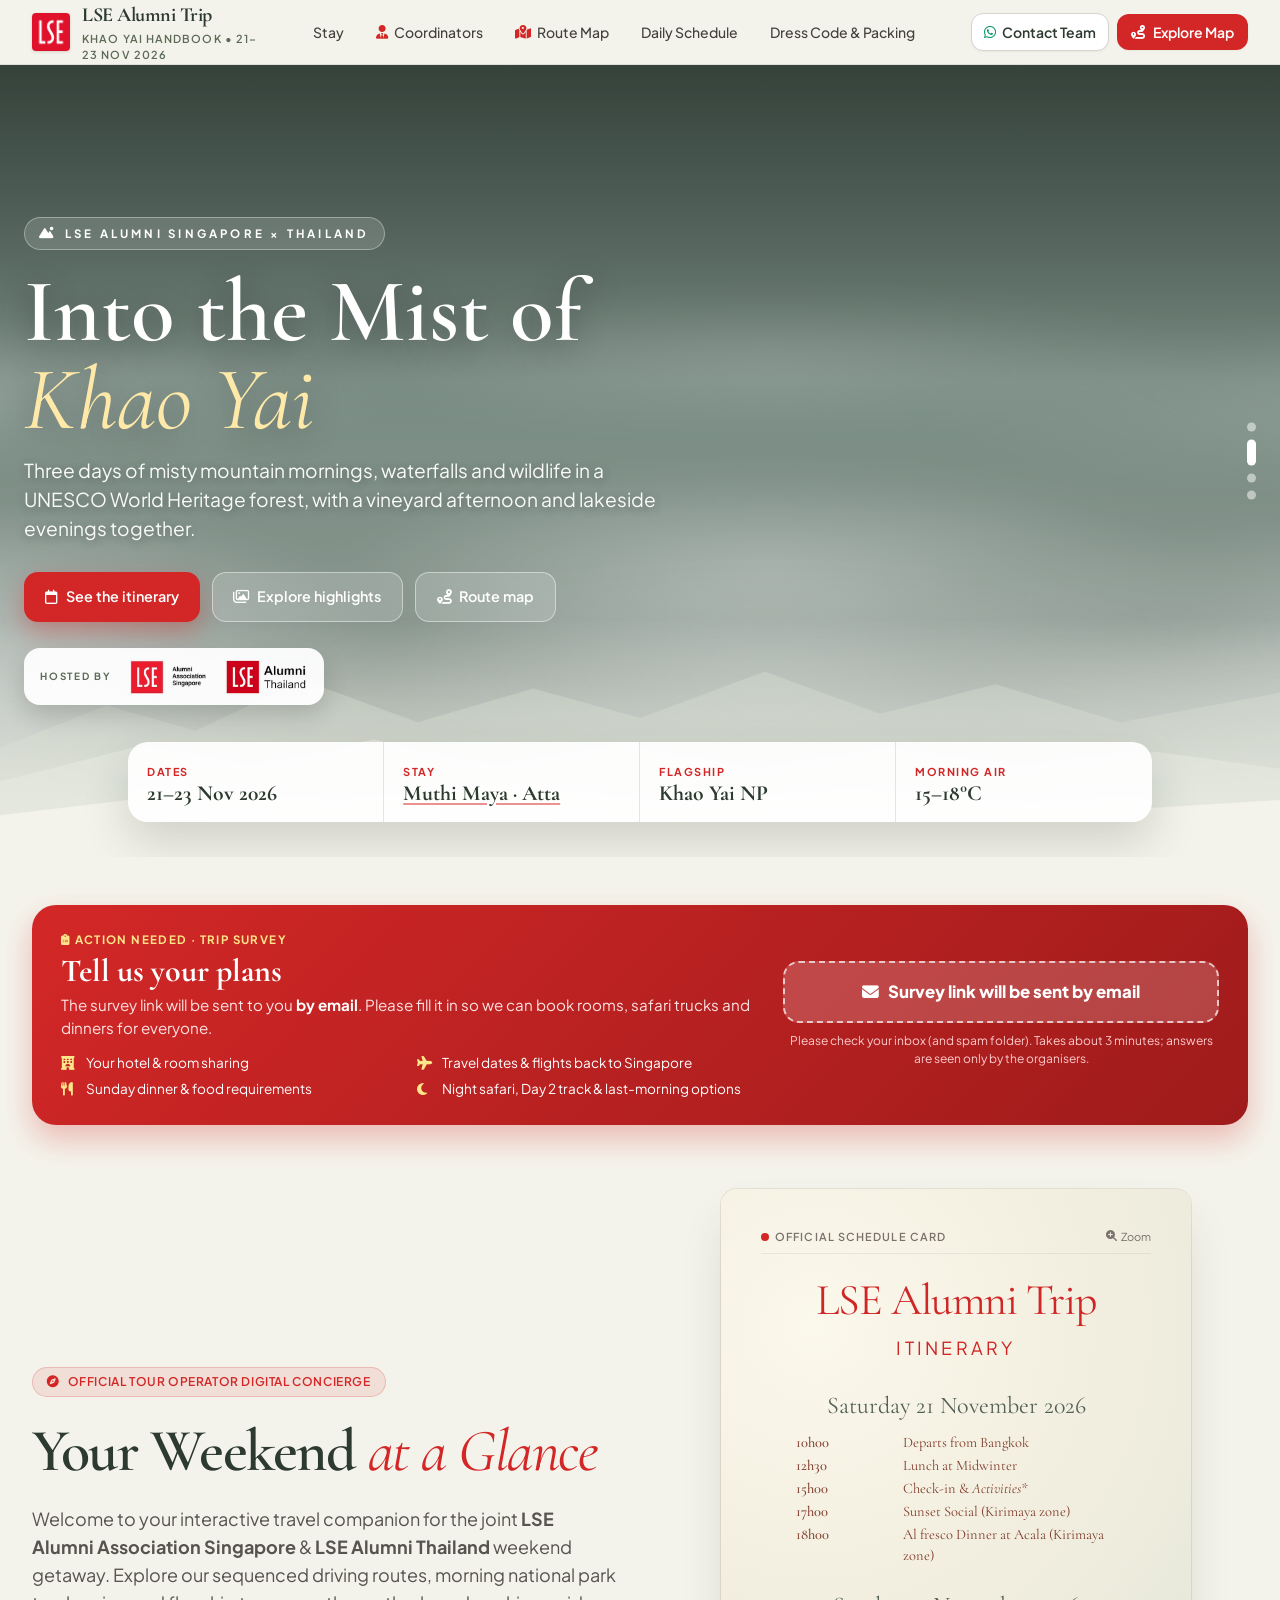
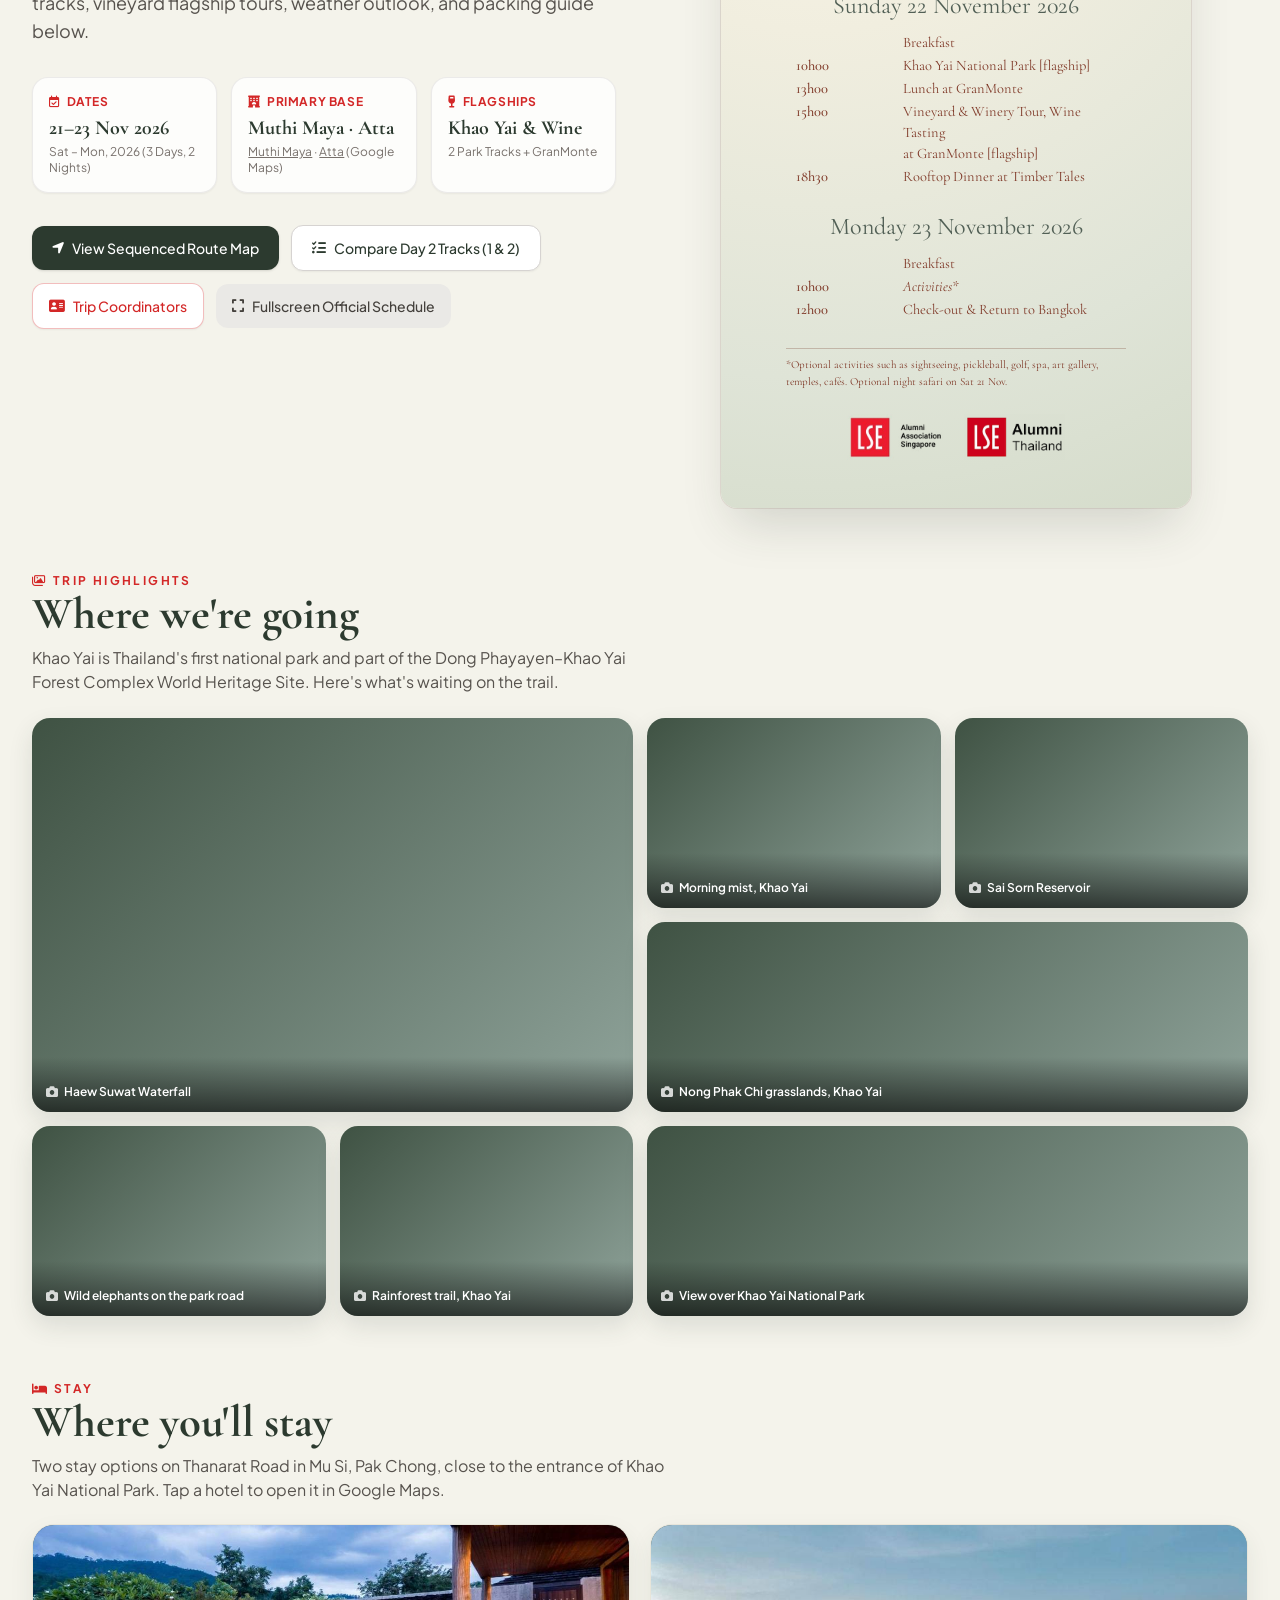
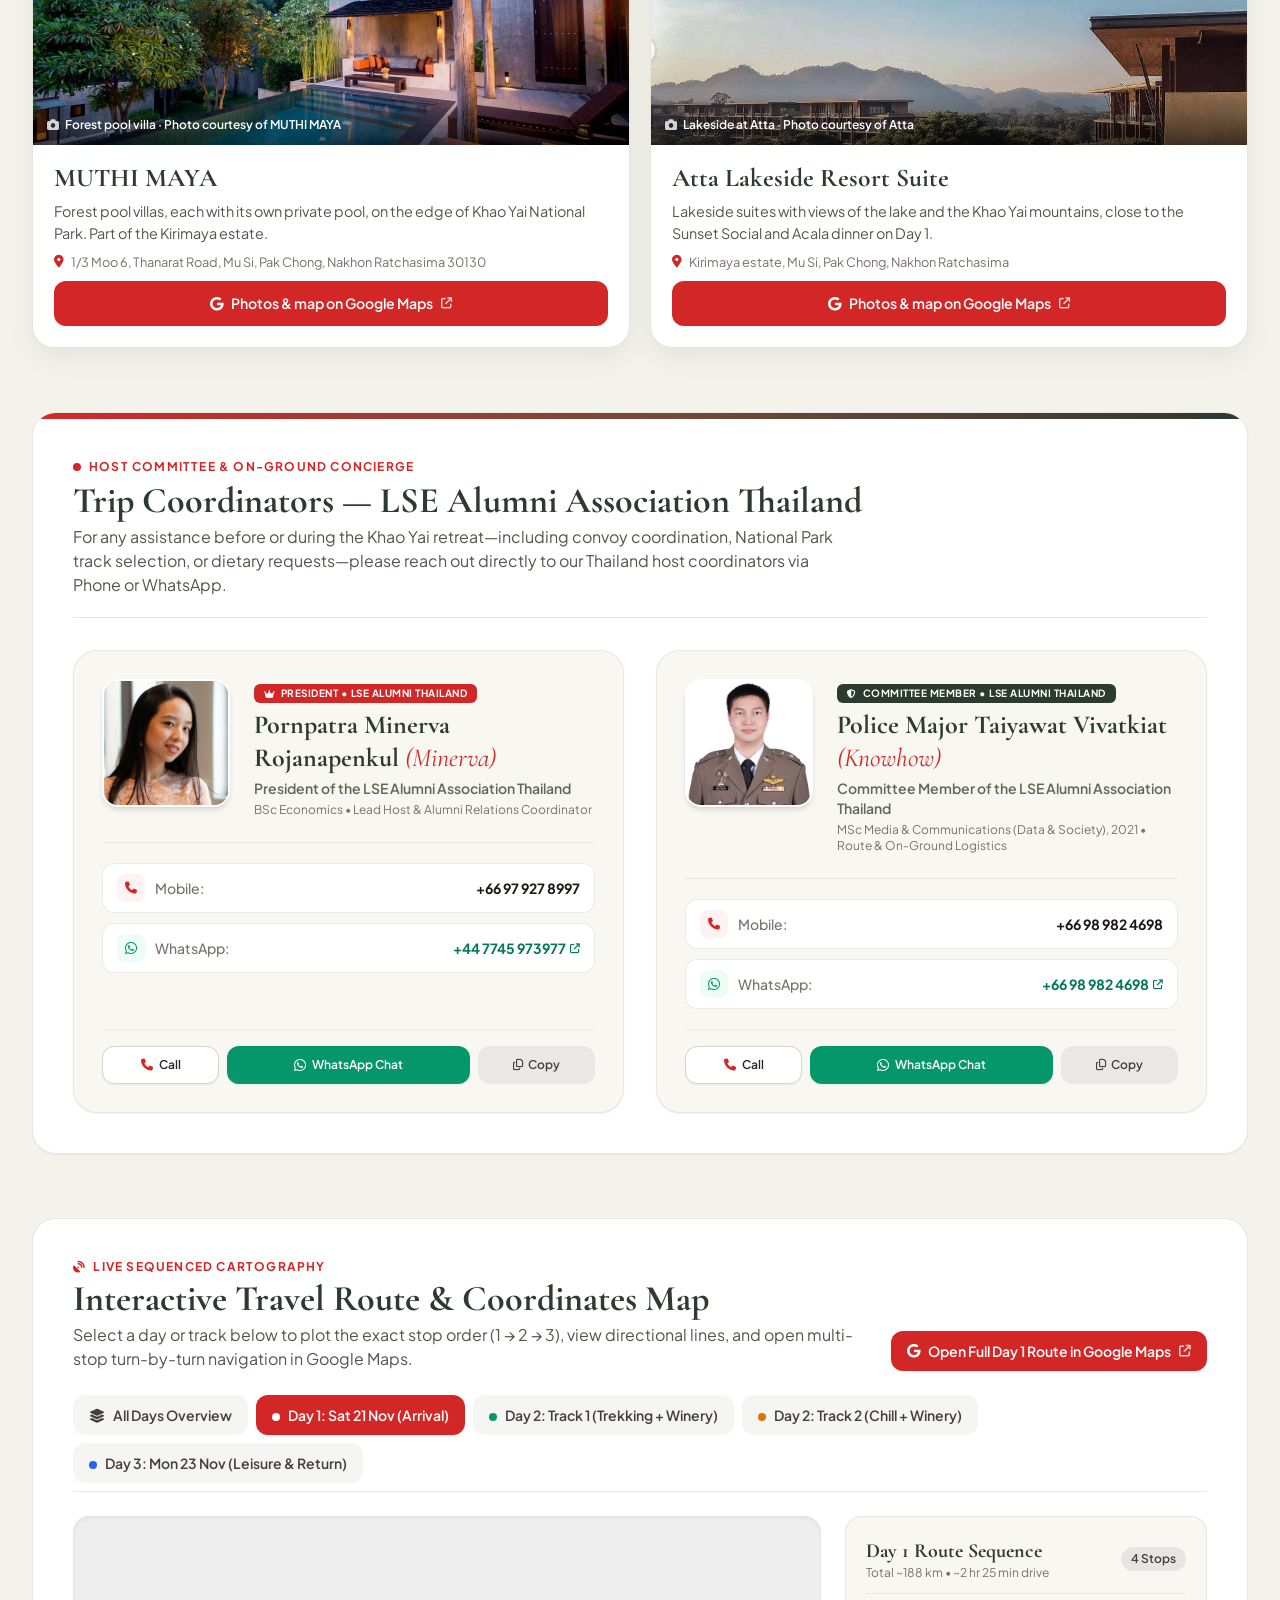
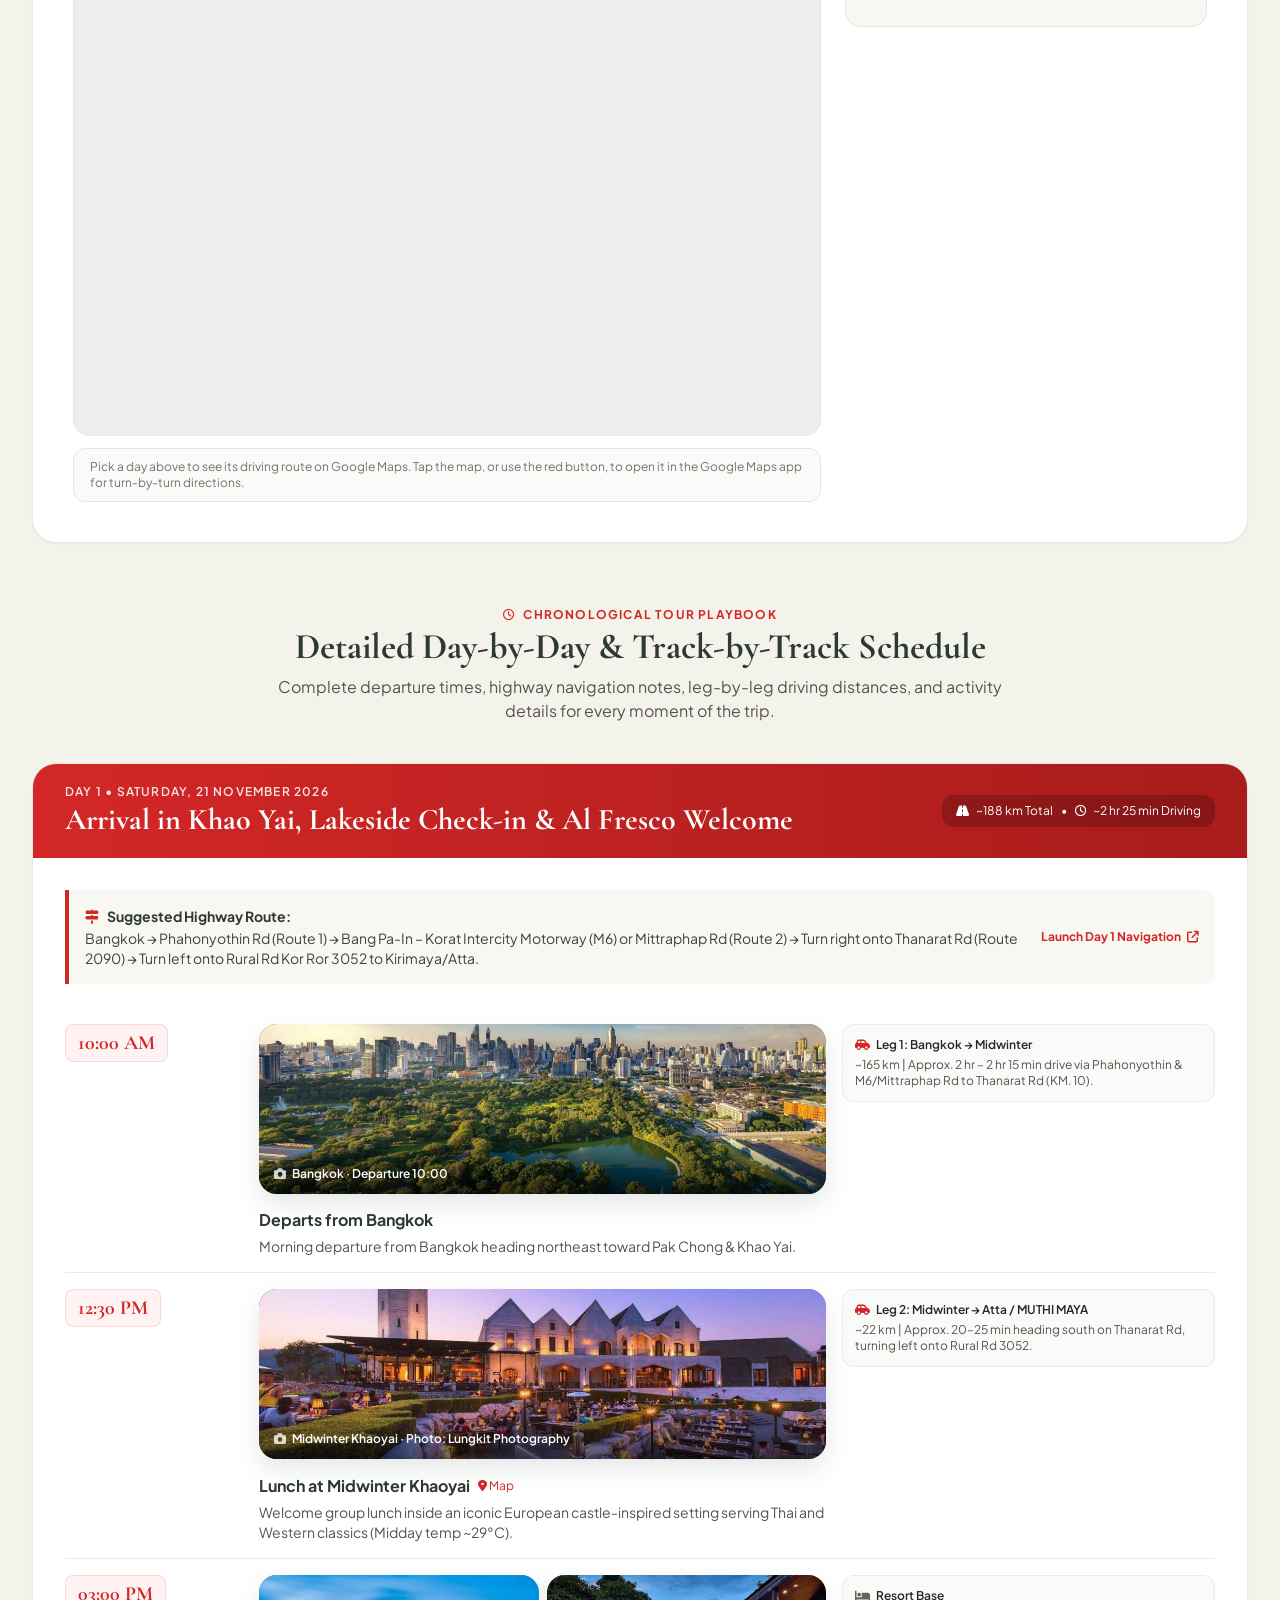
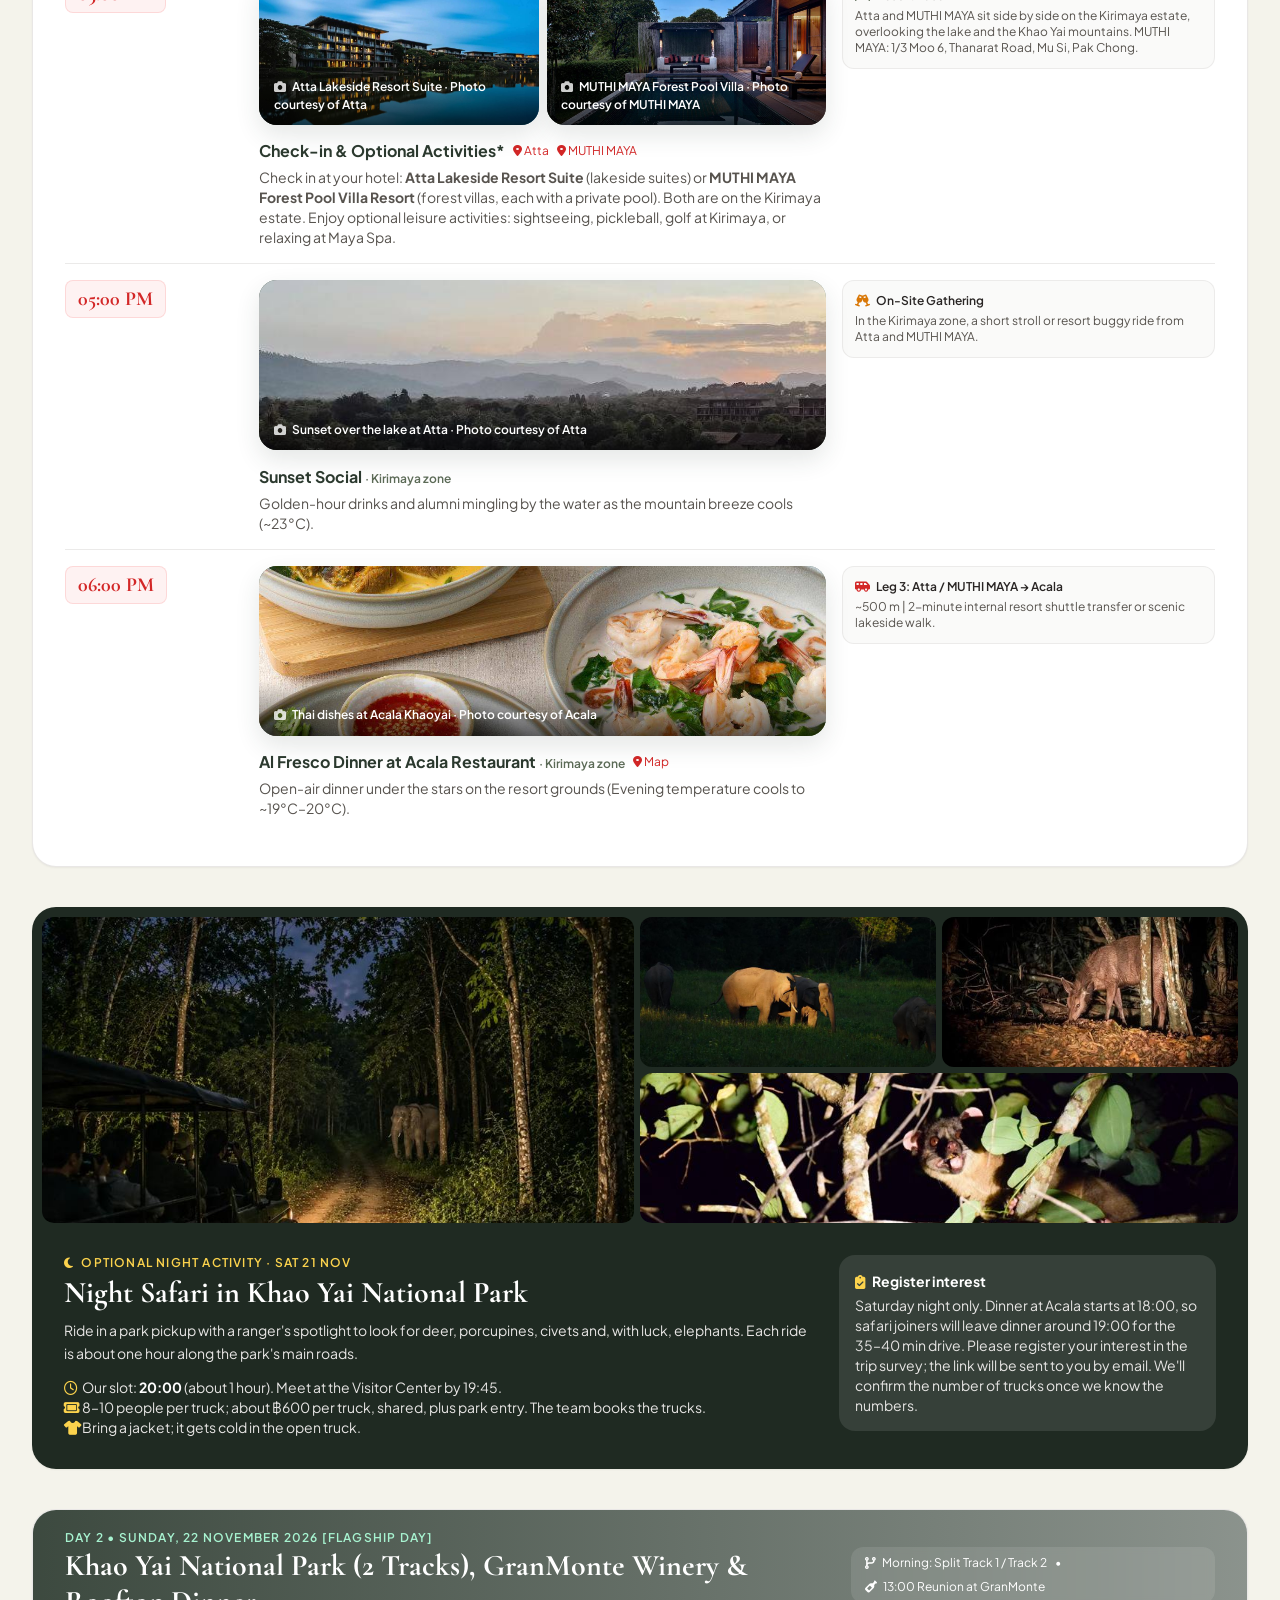
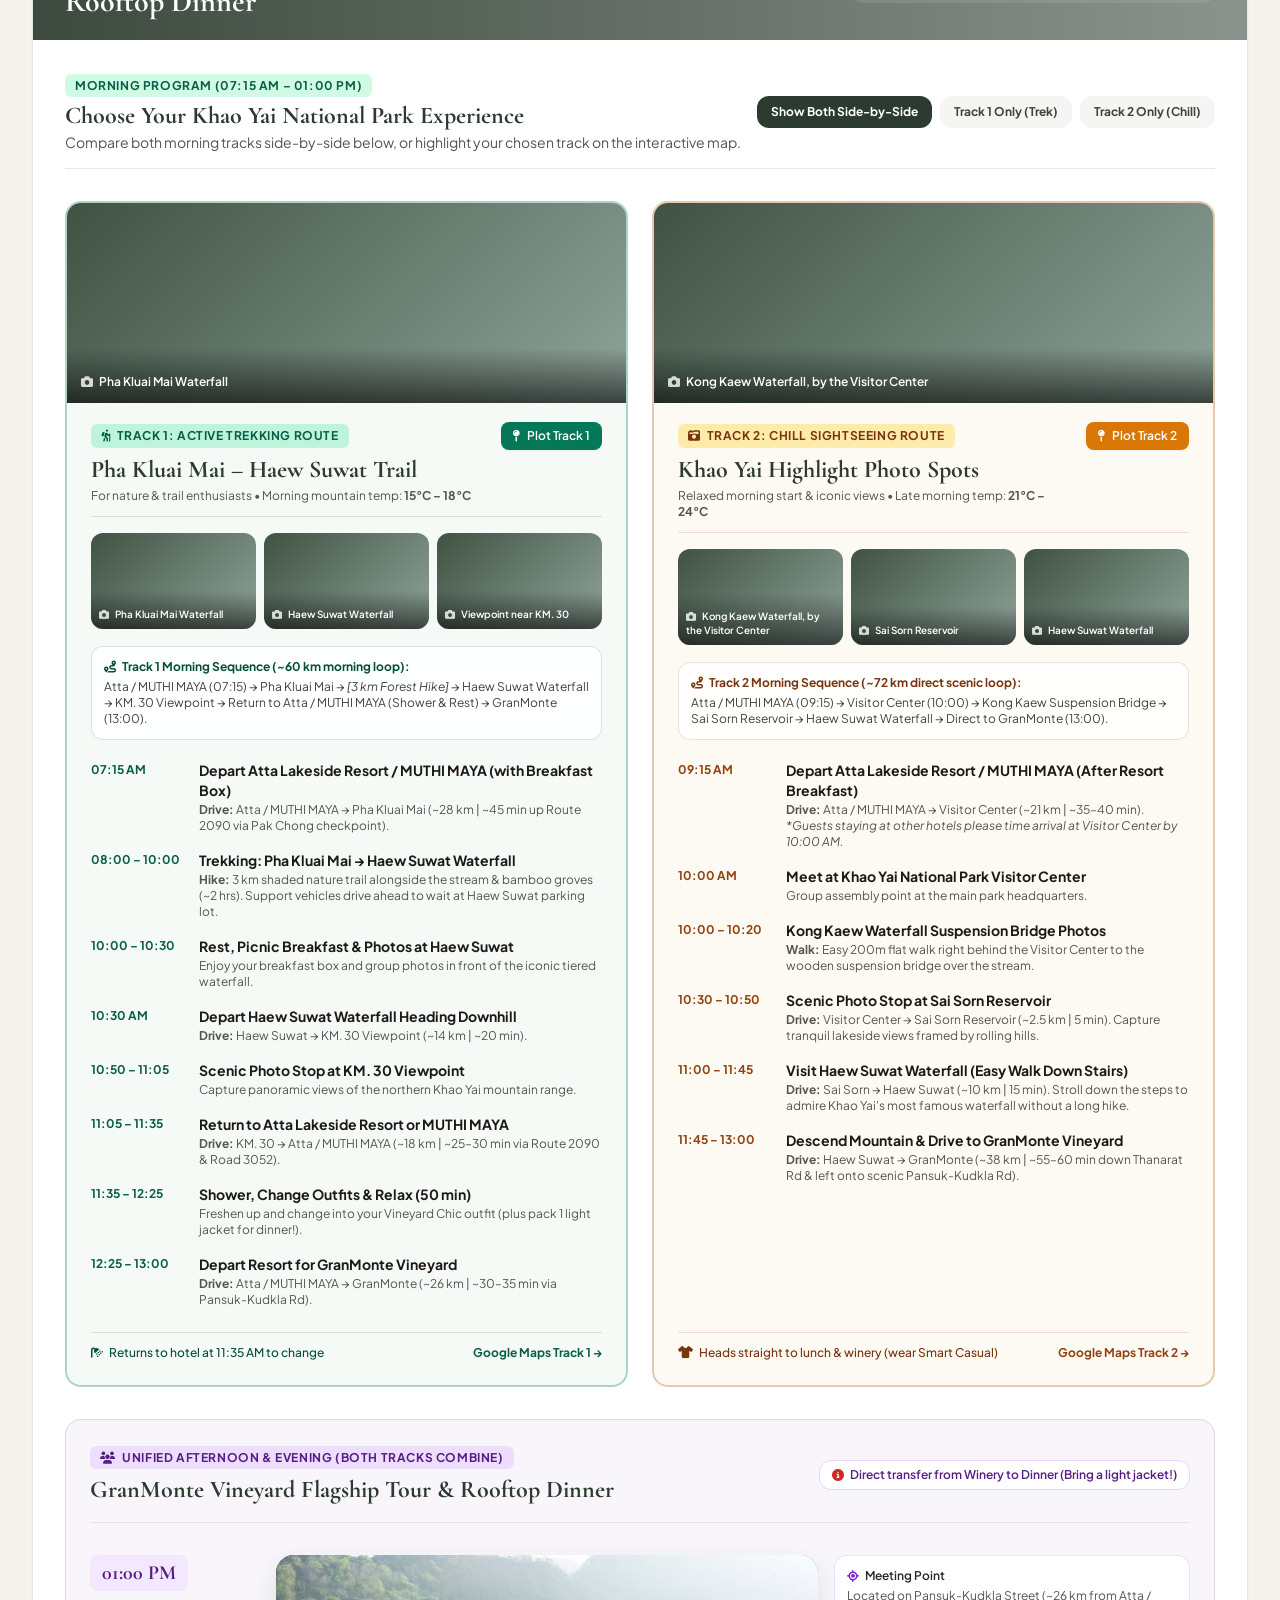
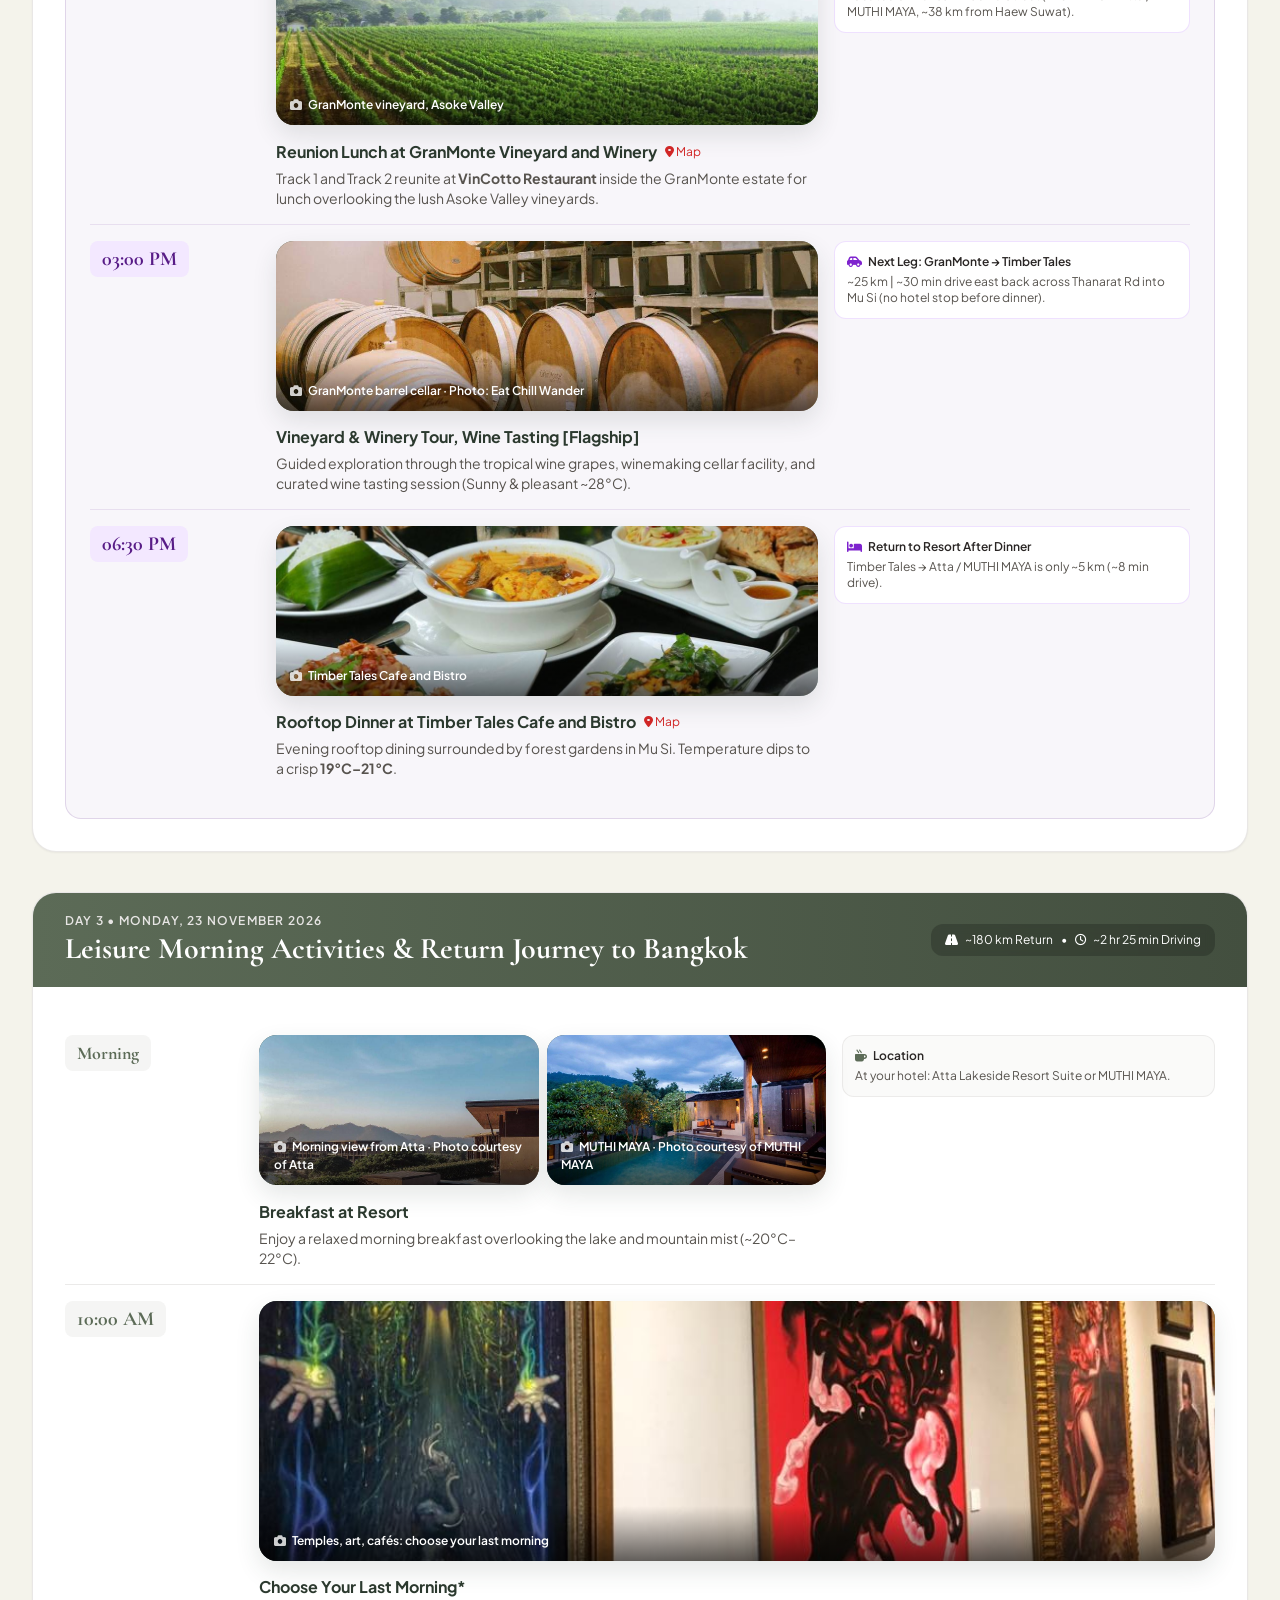
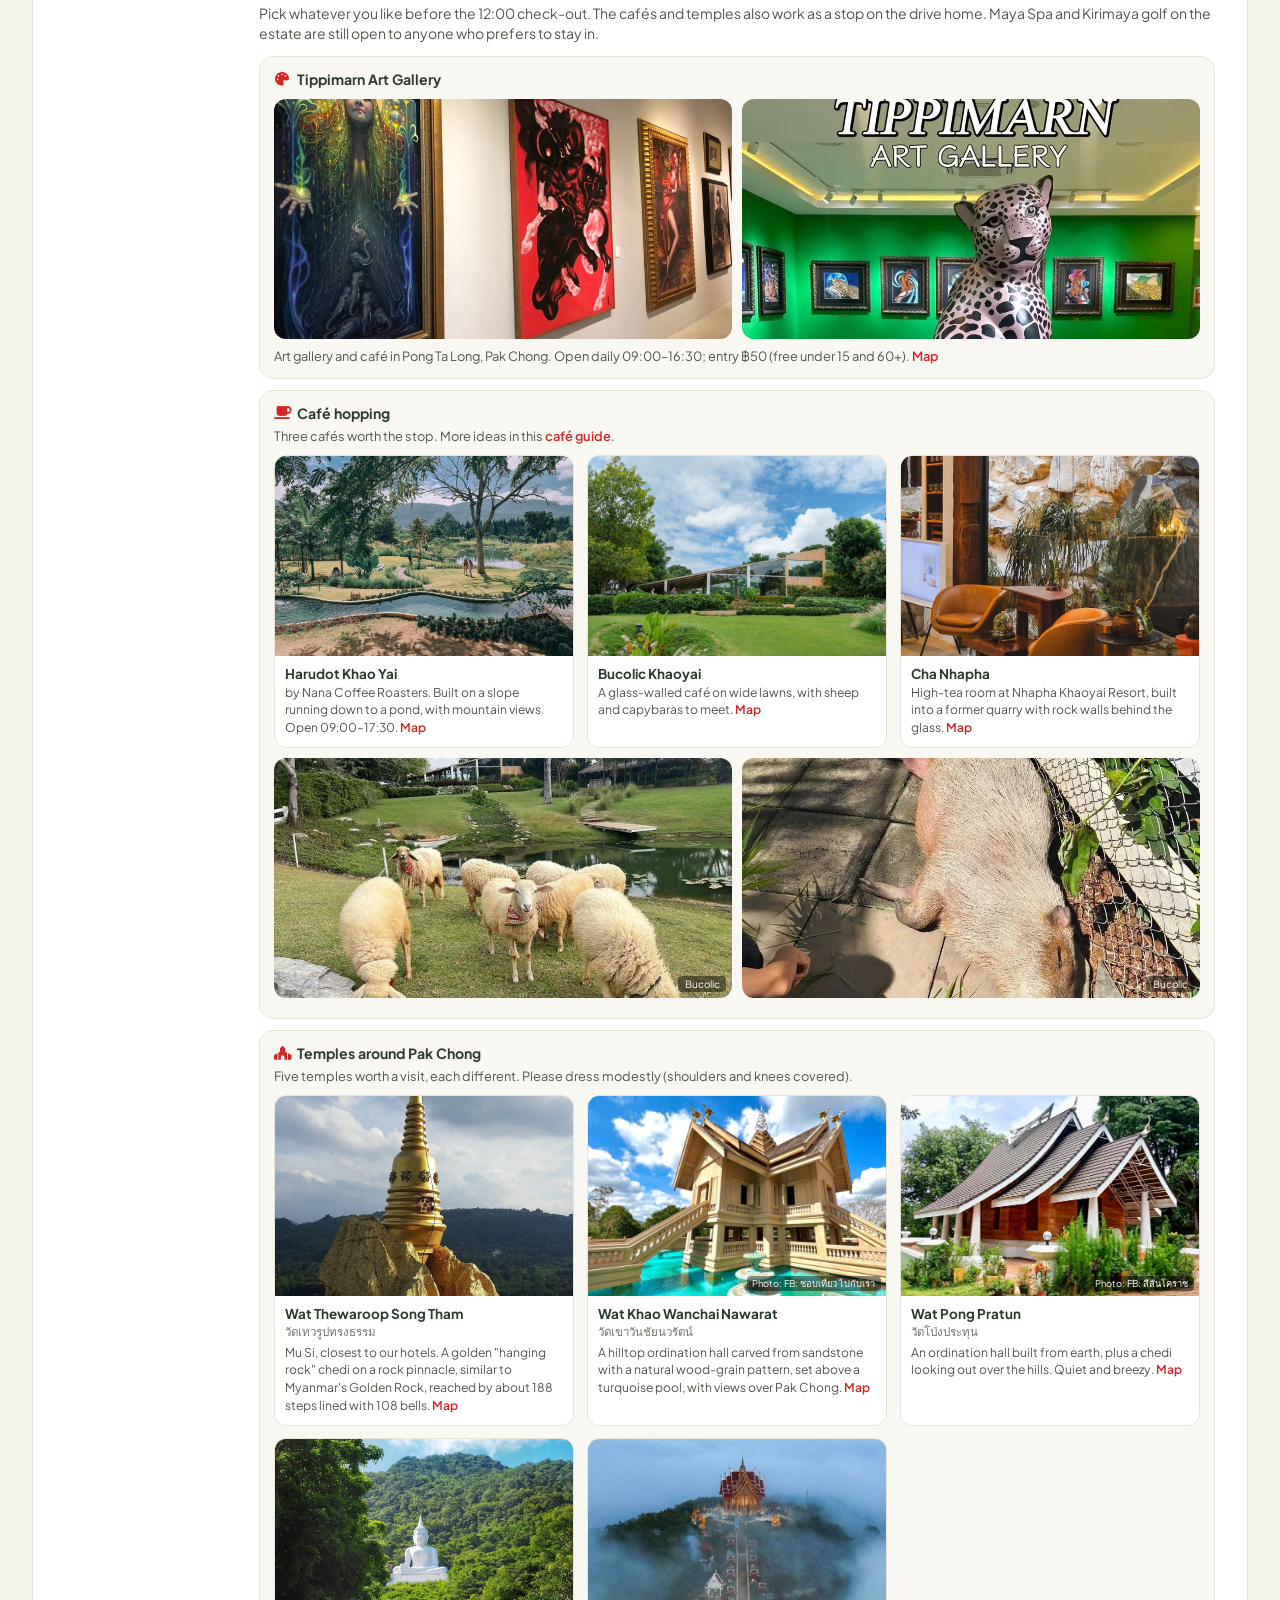
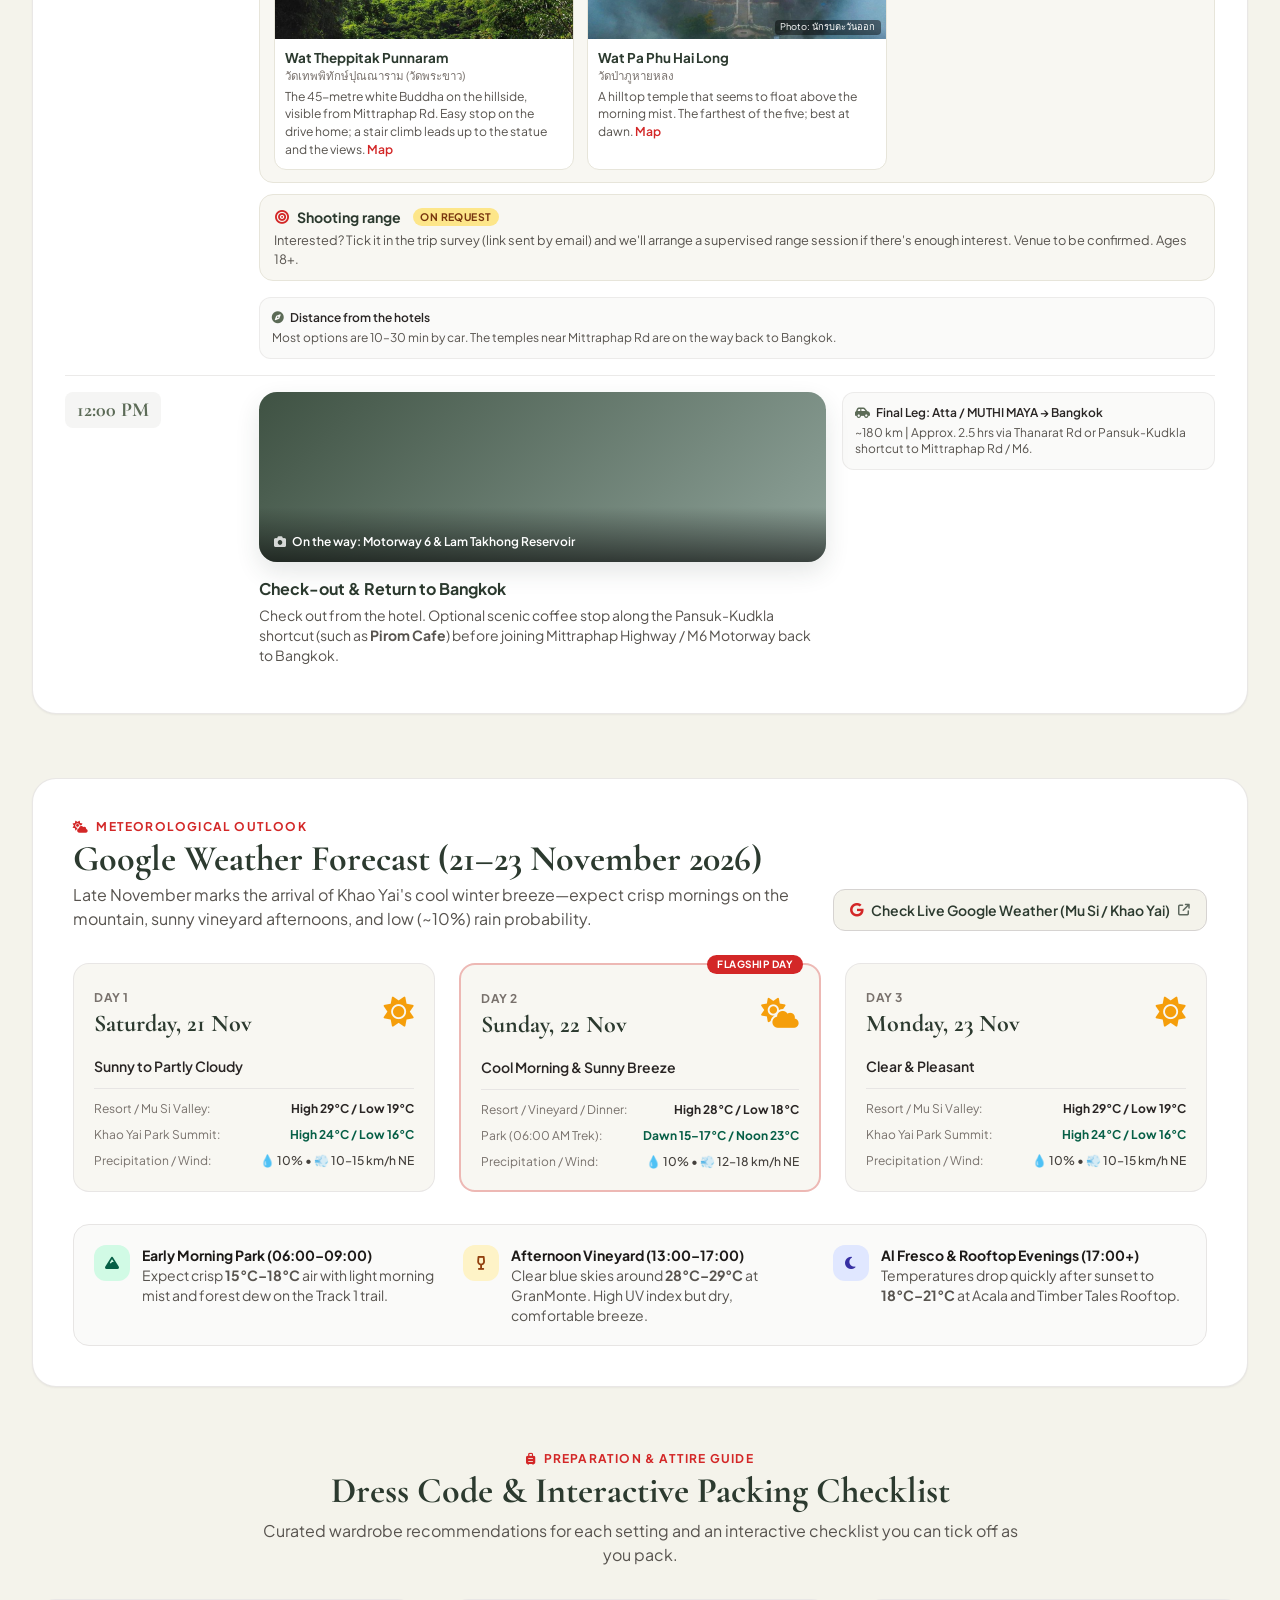
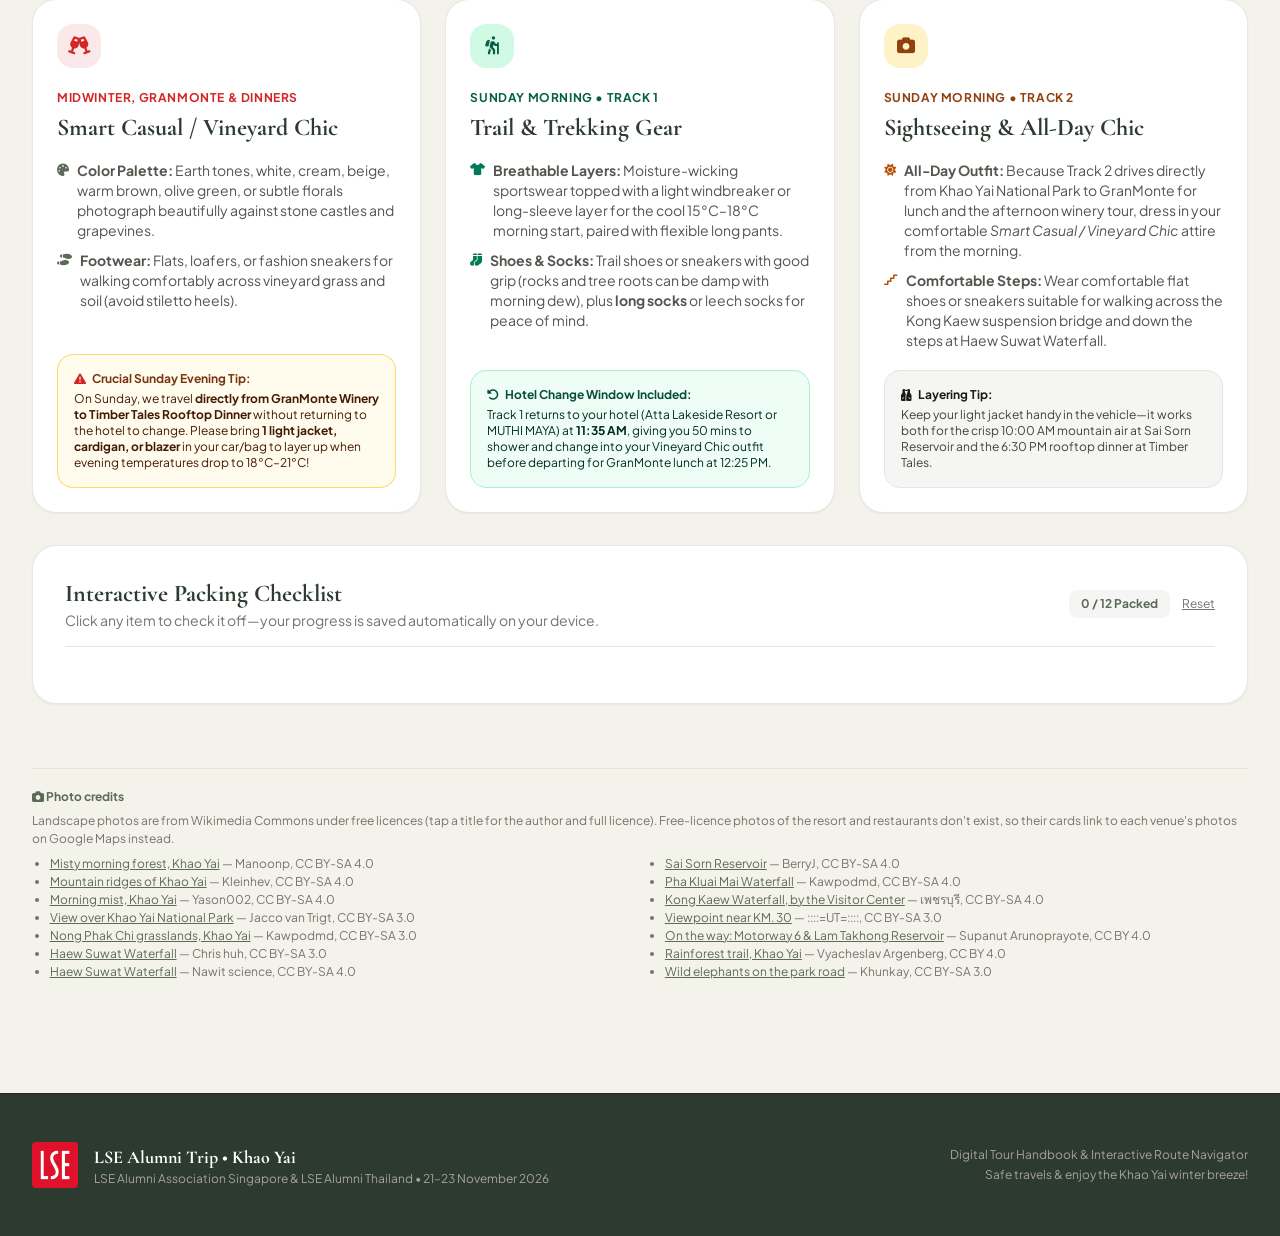
==== commit 39588564: "Khao Yai handbook: restore red survey box stating the link will be sent by email Co-Authored-By: Cla" ====
--- a/khaoyai/index.html
+++ b/khaoyai/index.html
@@ -985,13 +985,23 @@
   <!-- Main Content Container -->
   <main id="top" class="max-w-7xl mx-auto px-4 sm:px-6 lg:px-8 py-8 sm:py-12 space-y-16">
 
-    <!-- ===== TRIP SURVEY NOTE ===== -->
+    <!-- ===== TRIP SURVEY BOX ===== -->
     <section id="survey" class="scroll-mt-20">
-      <div style="display:flex;gap:.9rem;align-items:flex-start;background:#fff;border:1px solid rgba(211,39,39,.25);border-left:5px solid #d32727;border-radius:16px;padding:1rem 1.2rem;box-shadow:0 4px 12px rgba(0,0,0,.04)">
-        <i class="fa-solid fa-envelope-open-text" style="color:#d32727;font-size:1.4rem;margin-top:.15rem"></i>
-        <div>
-          <div style="font-size:.72rem;font-weight:700;letter-spacing:.12em;text-transform:uppercase;color:#d32727">Trip survey</div>
-          <p style="font-size:.95rem;color:#44403c;margin-top:.2rem">The survey link will be sent to you by email. Please fill it in so we can book rooms, safari trucks and dinners for everyone.</p>
+      <div class="tv-survey">
+        <div class="tv-survey-main">
+          <div class="tv-survey-k"><i class="fa-solid fa-clipboard-list"></i> Action needed · Trip survey</div>
+          <h2>Tell us your plans</h2>
+          <p>The survey link will be sent to you <strong style="color:#fff">by email</strong>. Please fill it in so we can book rooms, safari trucks and dinners for everyone.</p>
+          <ul>
+            <li><i class="fa-solid fa-hotel"></i> Your hotel &amp; room sharing</li>
+            <li><i class="fa-solid fa-plane"></i> Travel dates &amp; flights back to Singapore</li>
+            <li><i class="fa-solid fa-utensils"></i> Sunday dinner &amp; food requirements</li>
+            <li><i class="fa-solid fa-moon"></i> Night safari, Day 2 track &amp; last-morning options</li>
+          </ul>
+        </div>
+        <div class="tv-survey-cta">
+          <div class="tv-survey-btn is-soon"><i class="fa-solid fa-envelope"></i> Survey link will be sent by email</div>
+          <span class="tv-survey-note">Please check your inbox (and spam folder). Takes about 3 minutes; answers are seen only by the organisers.</span>
         </div>
       </div>
     </section>
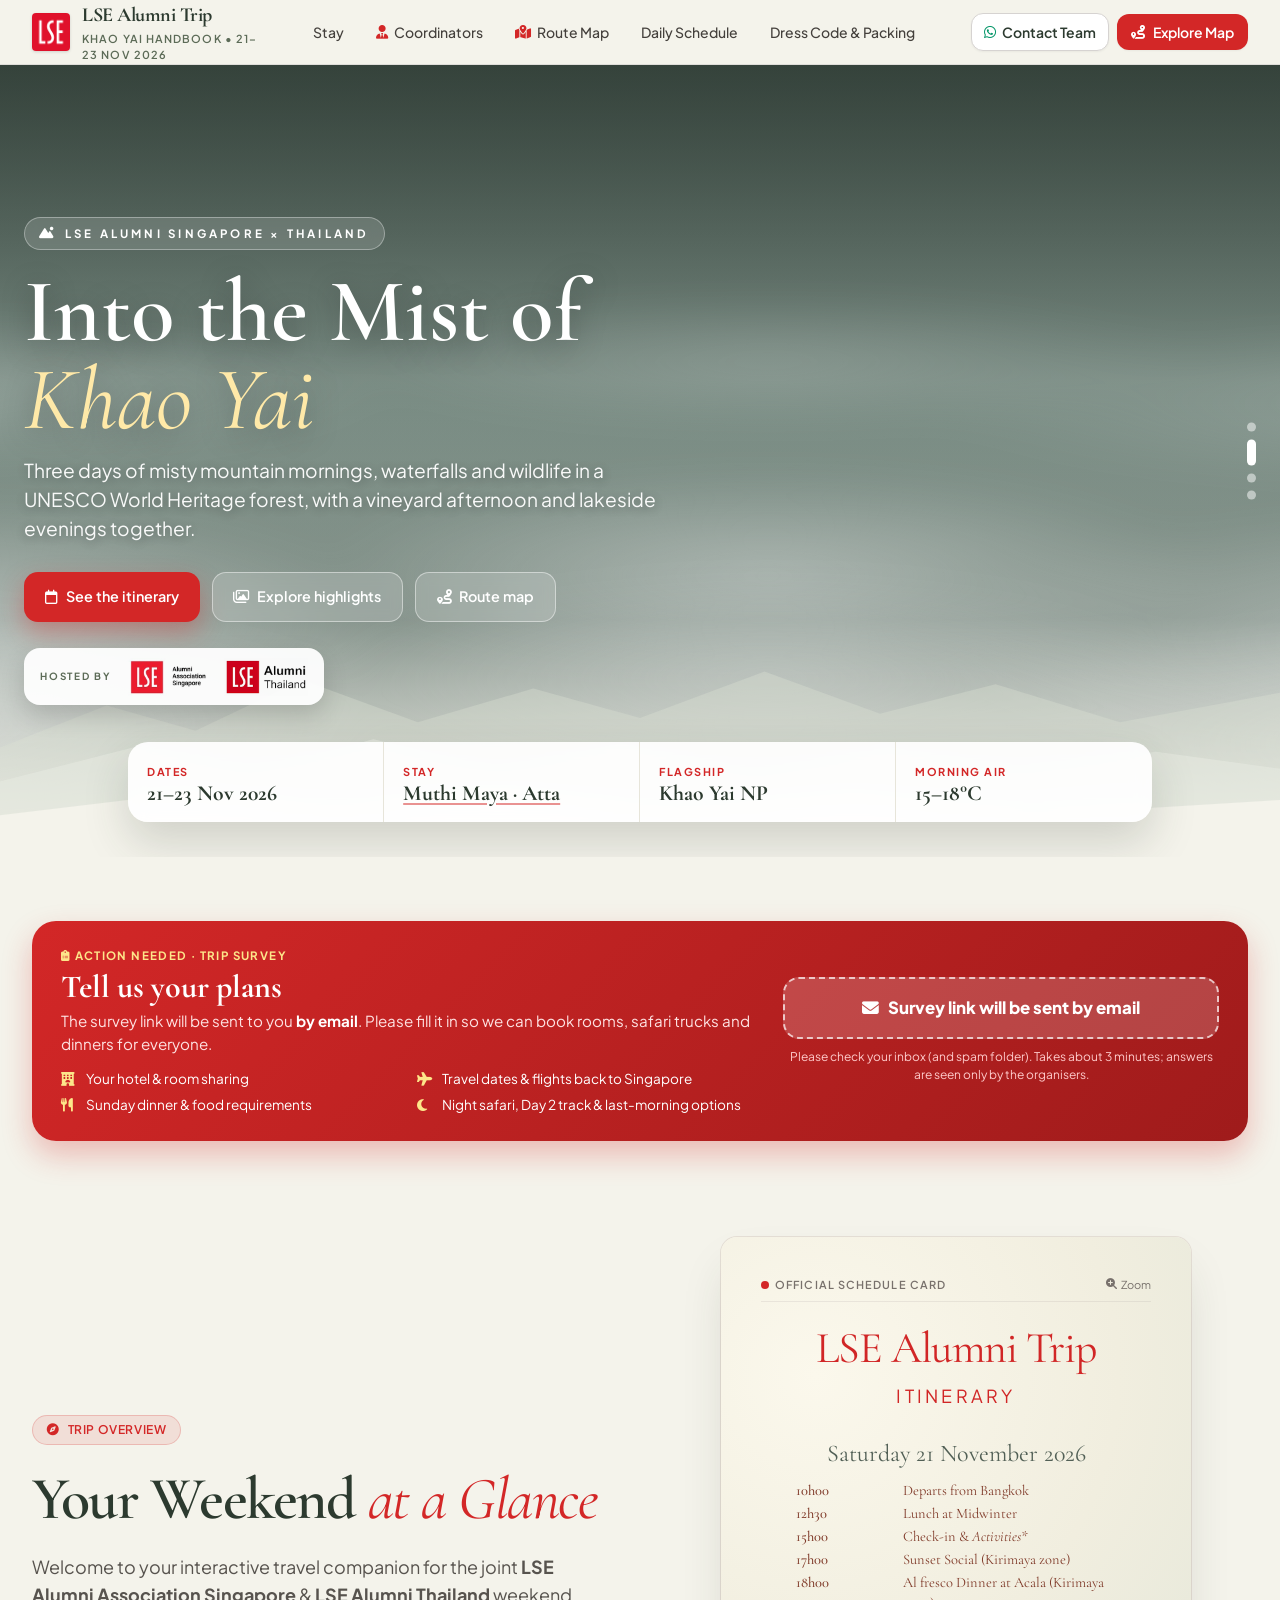
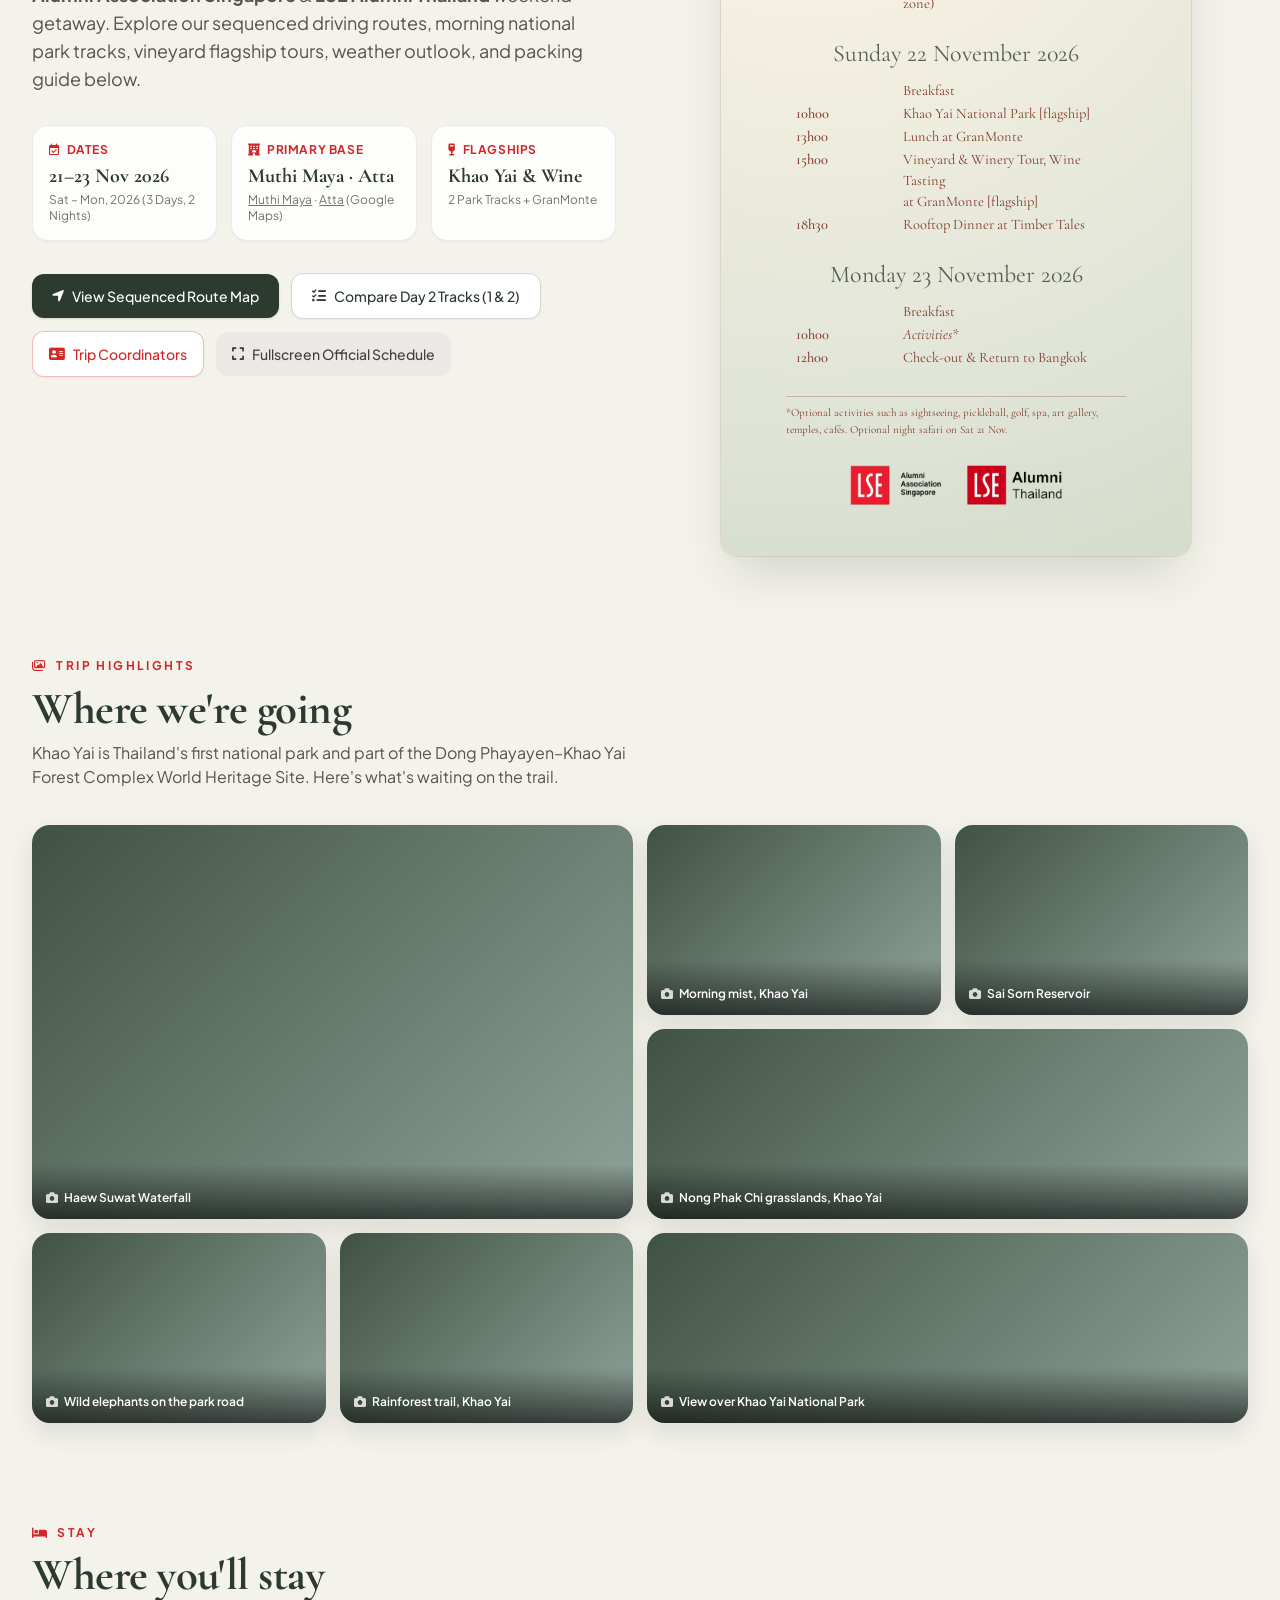
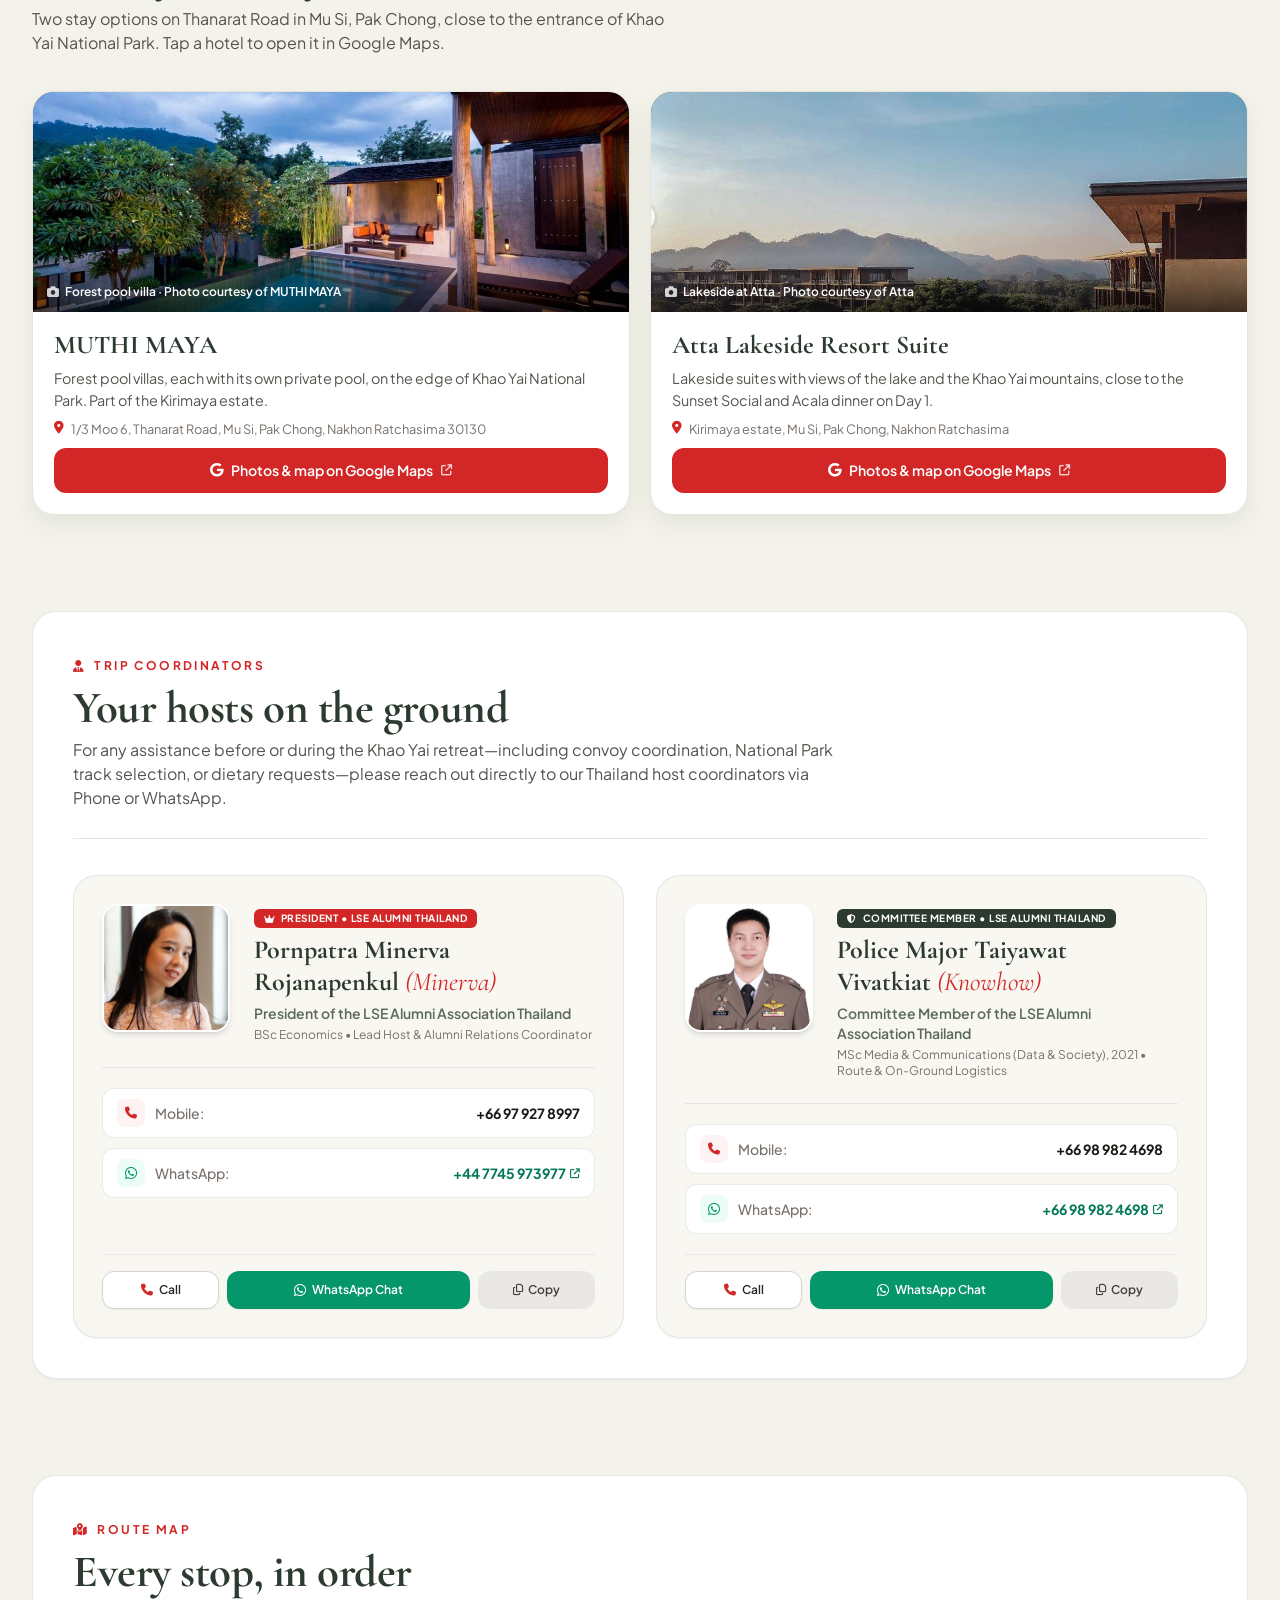
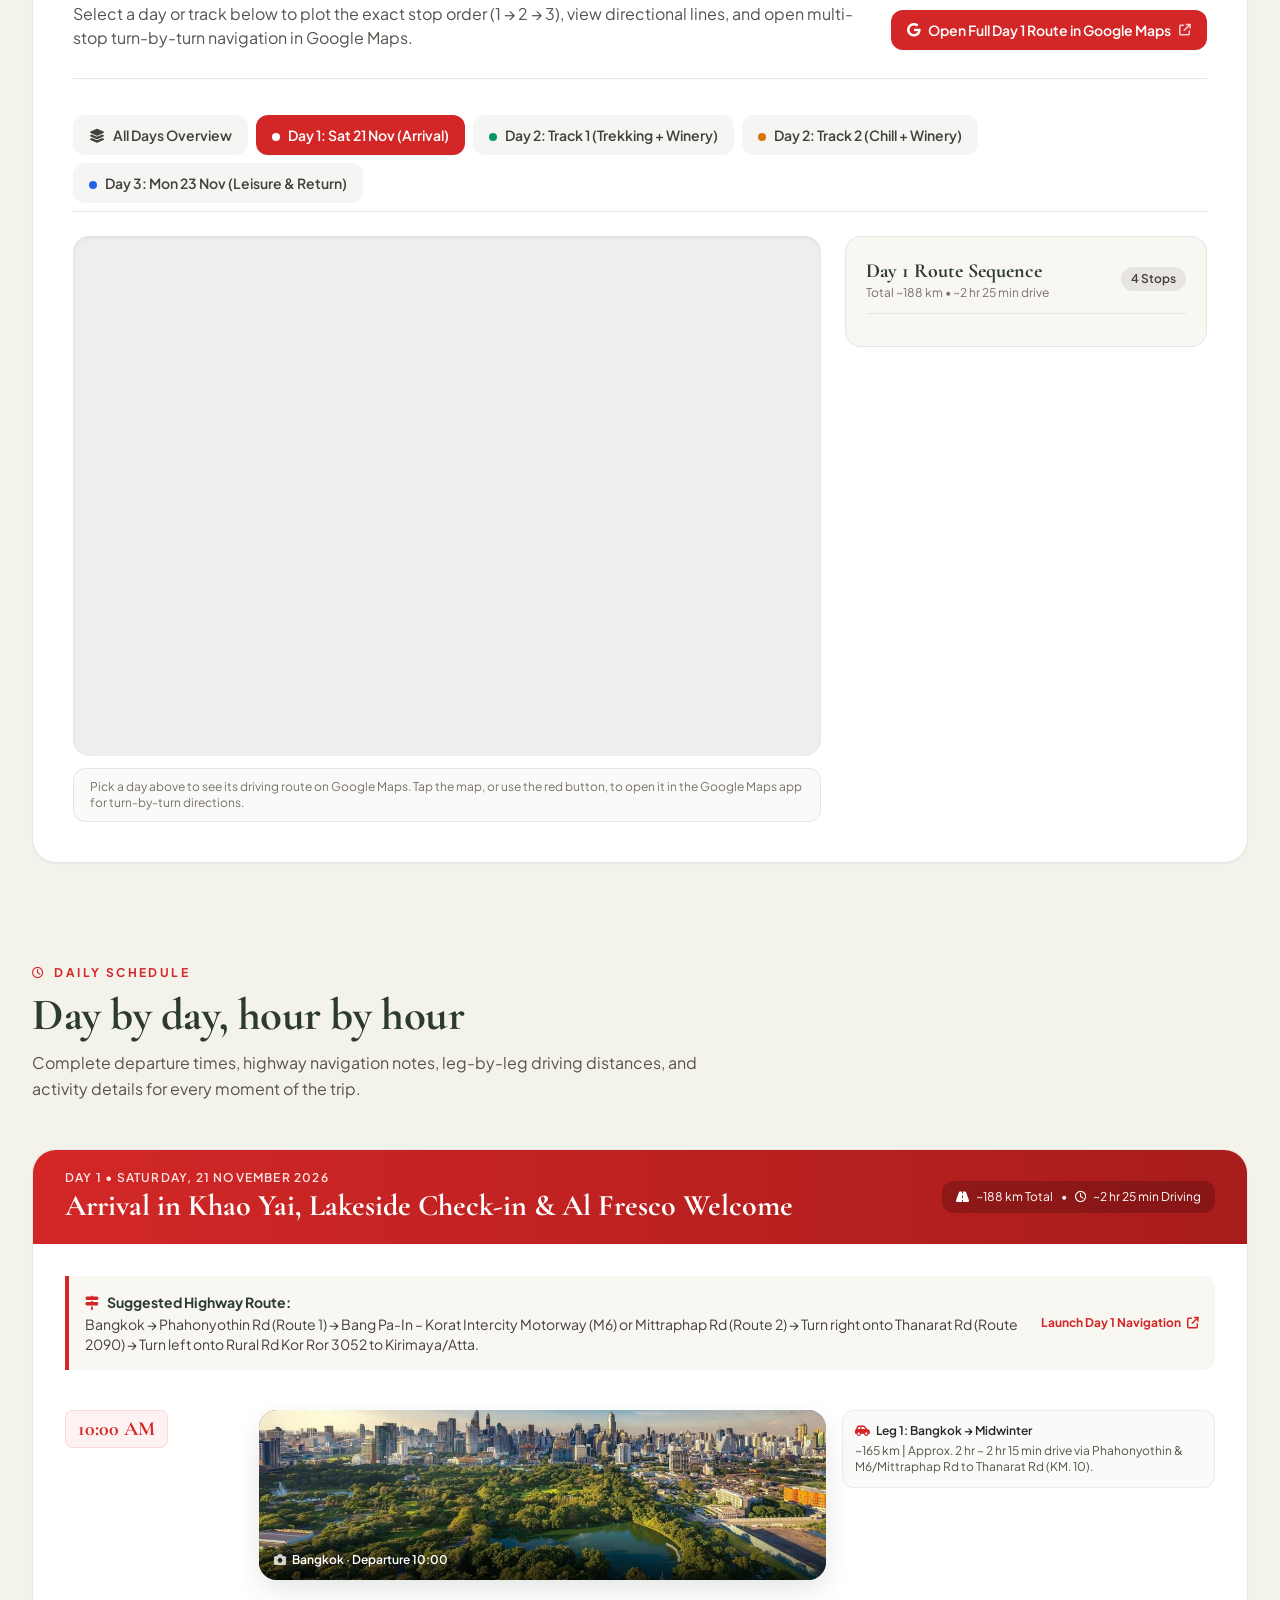
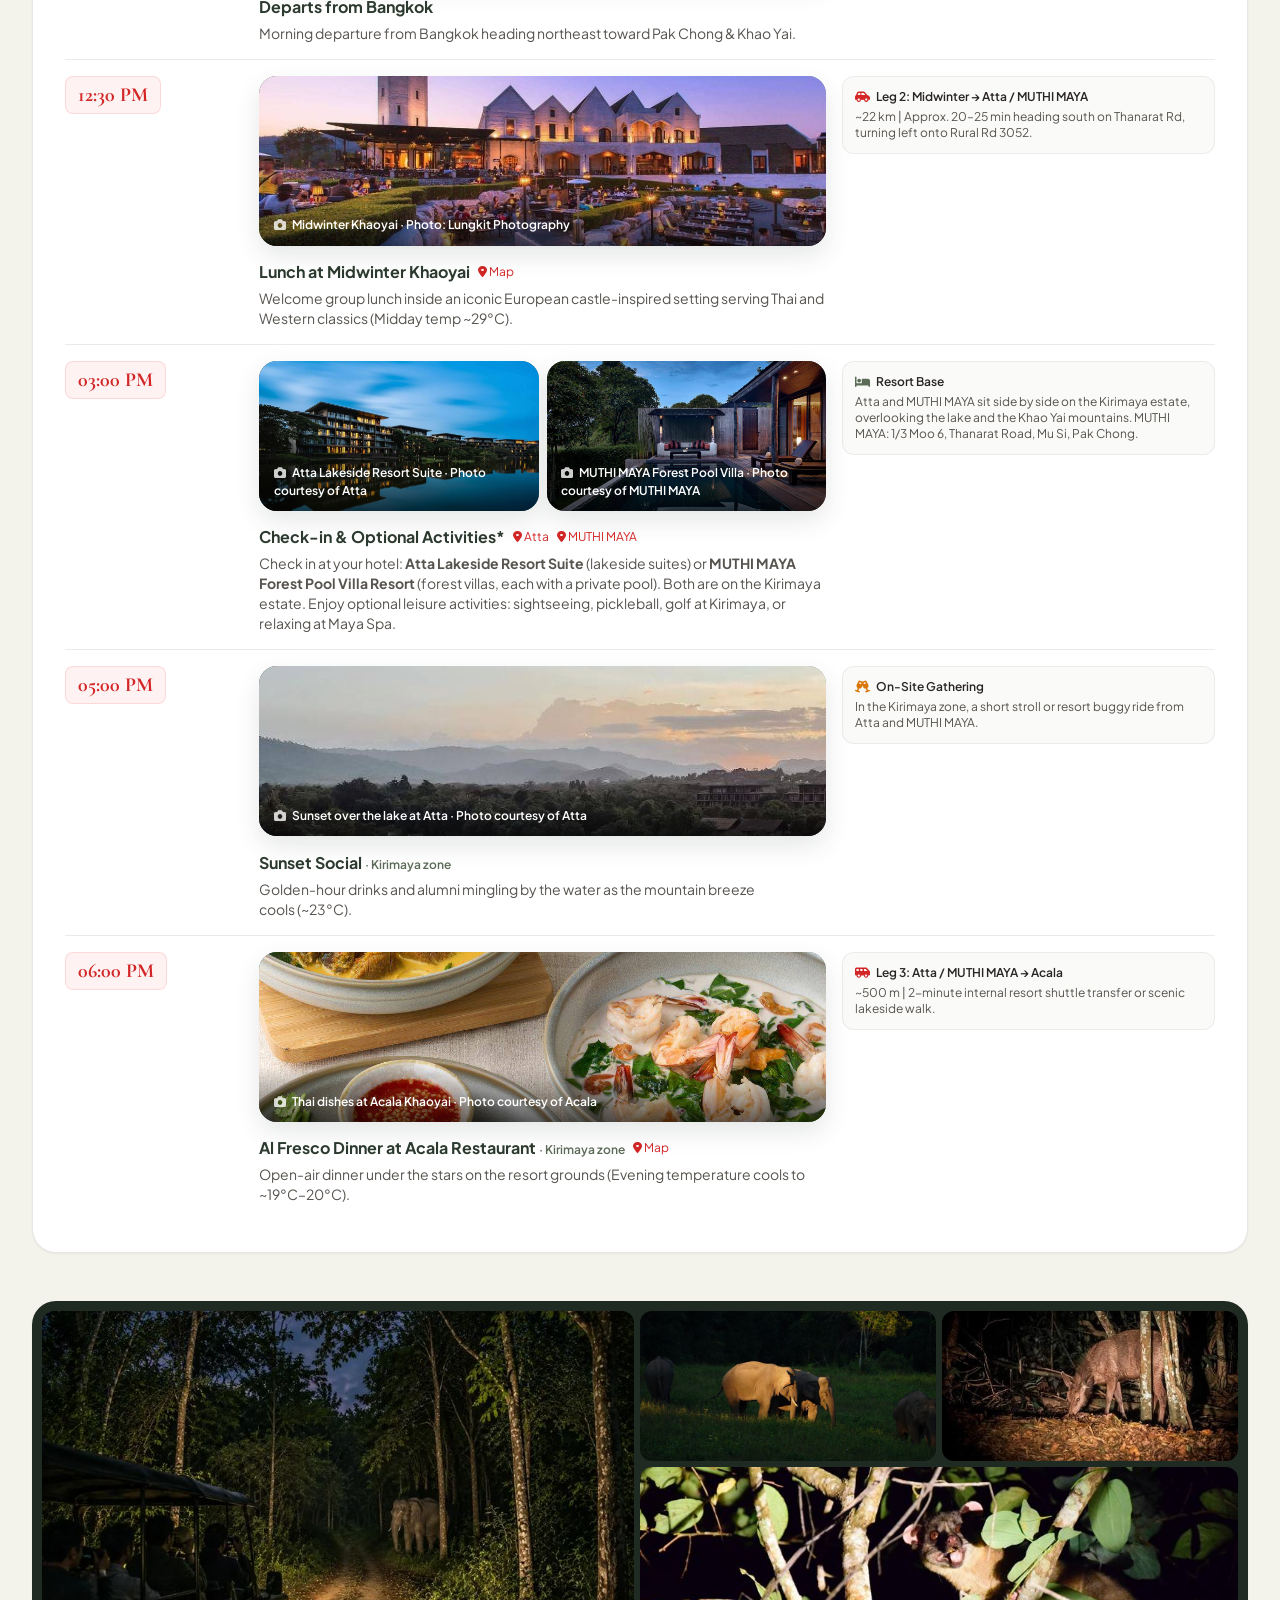
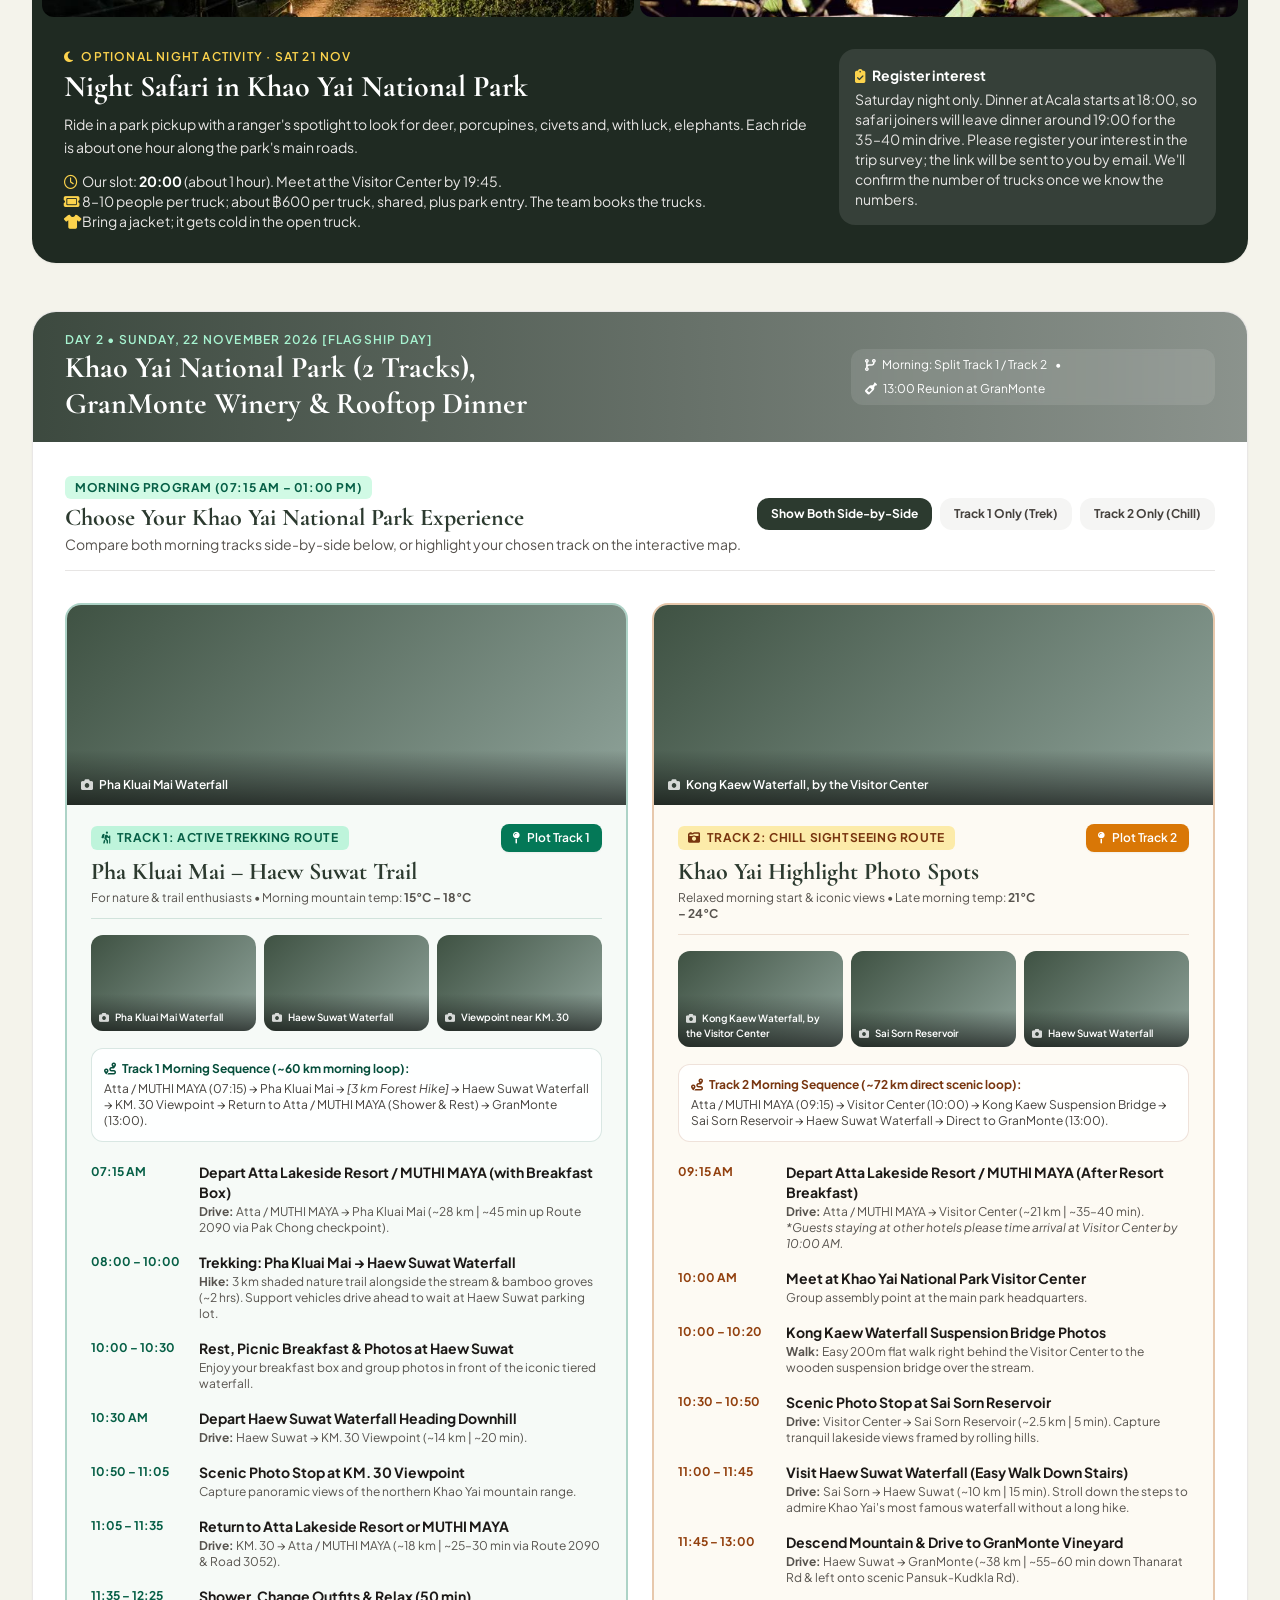
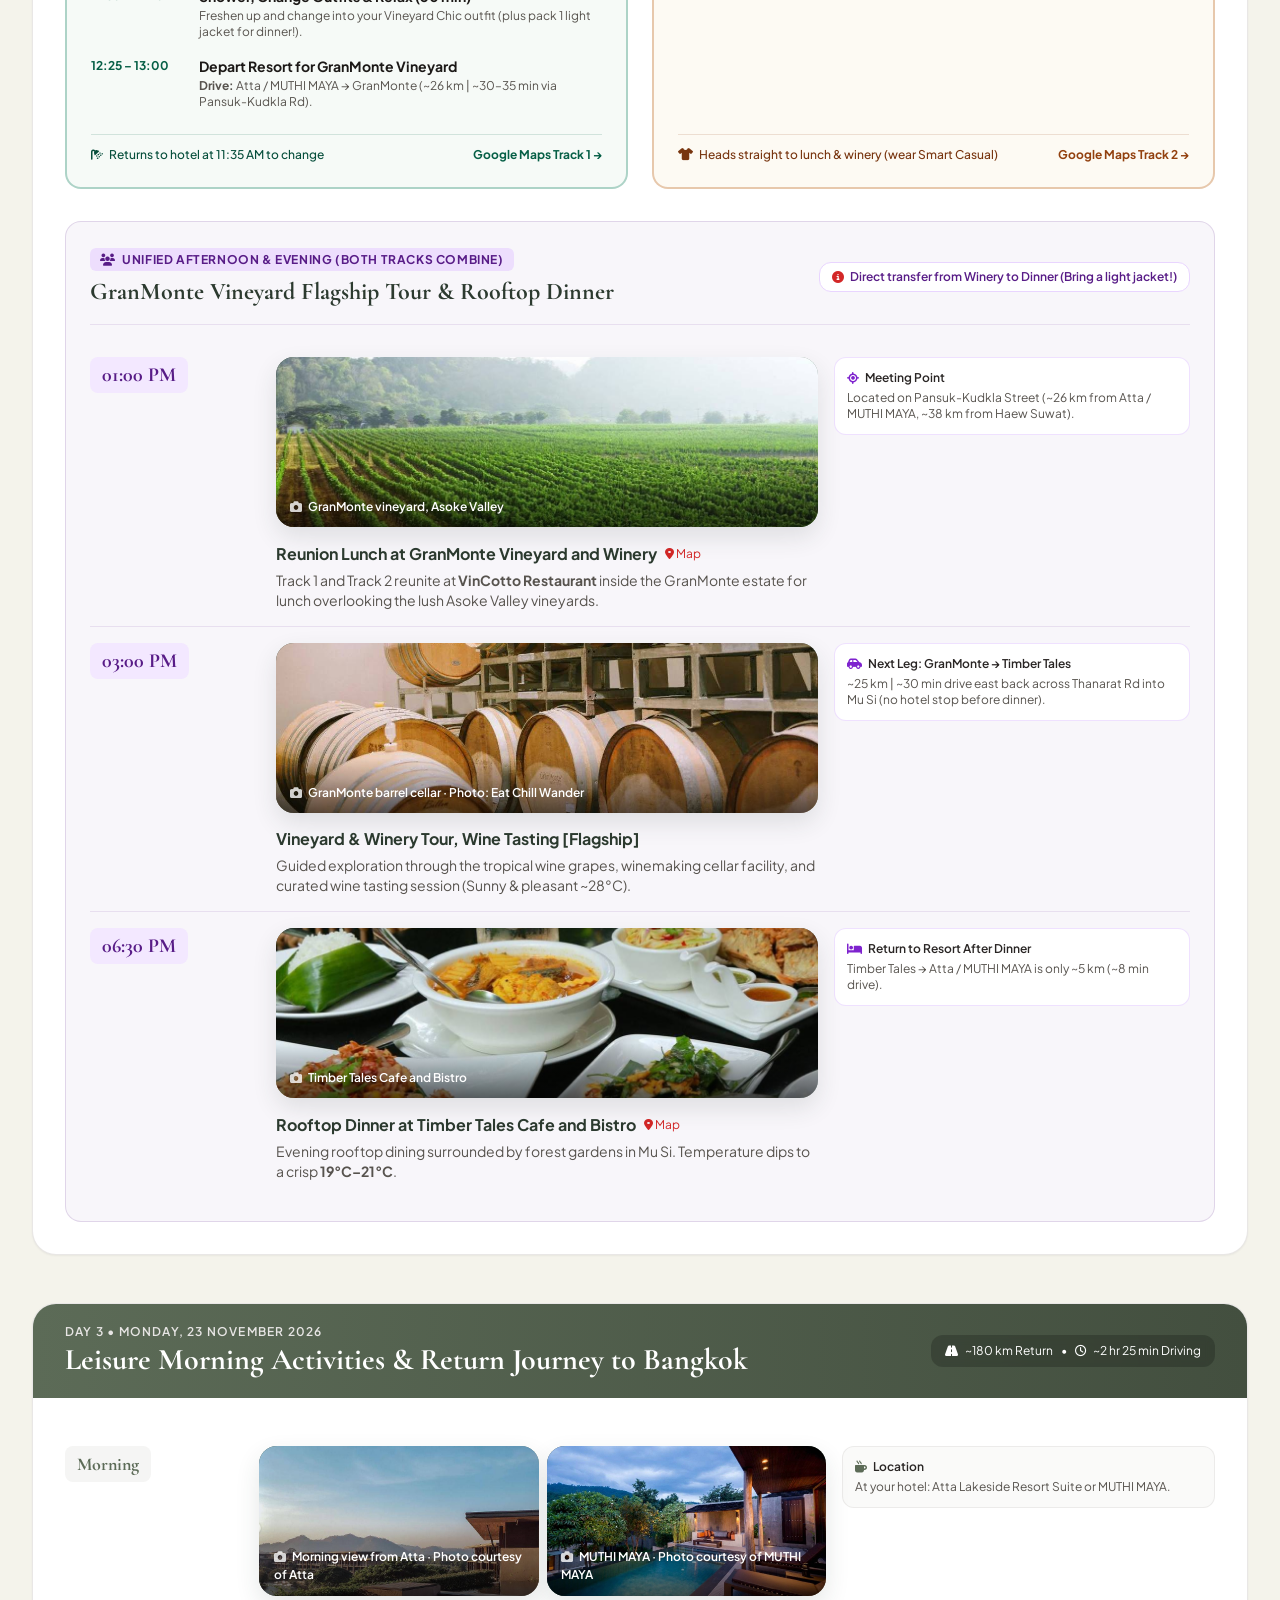
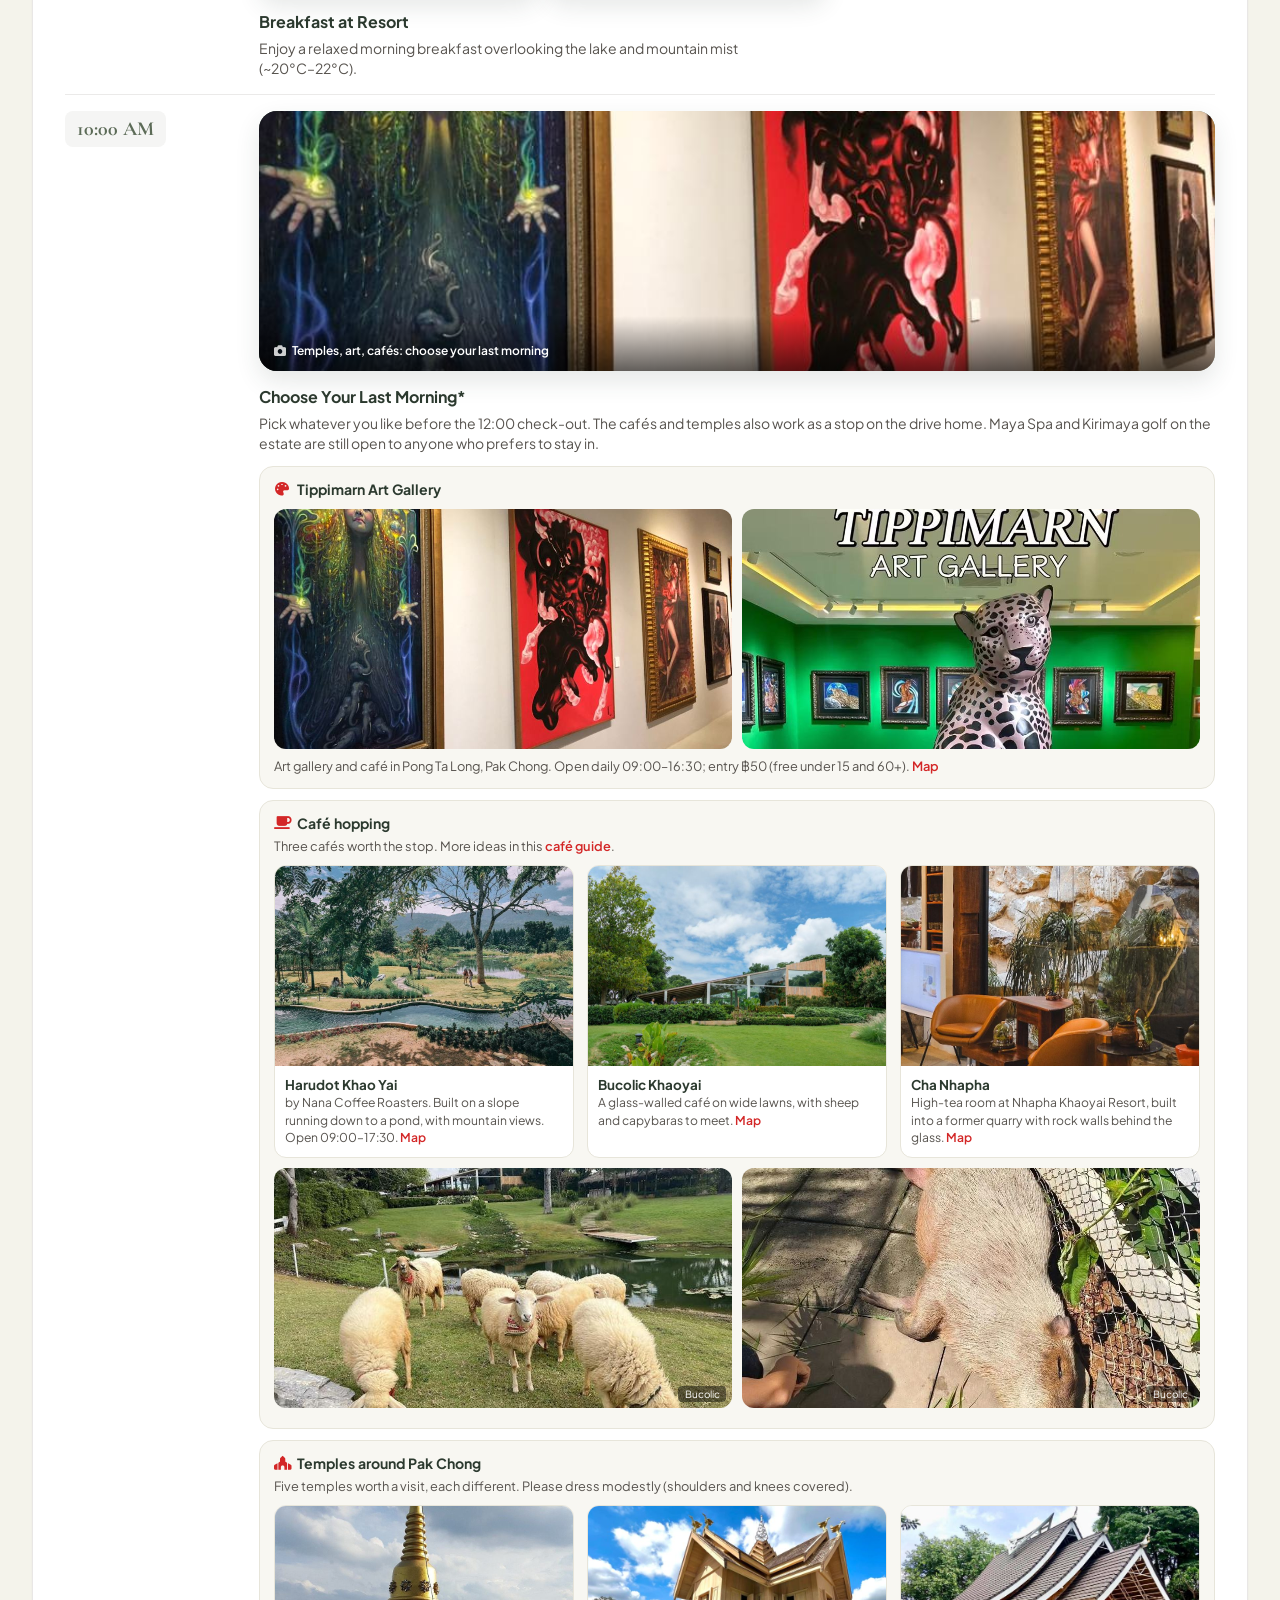
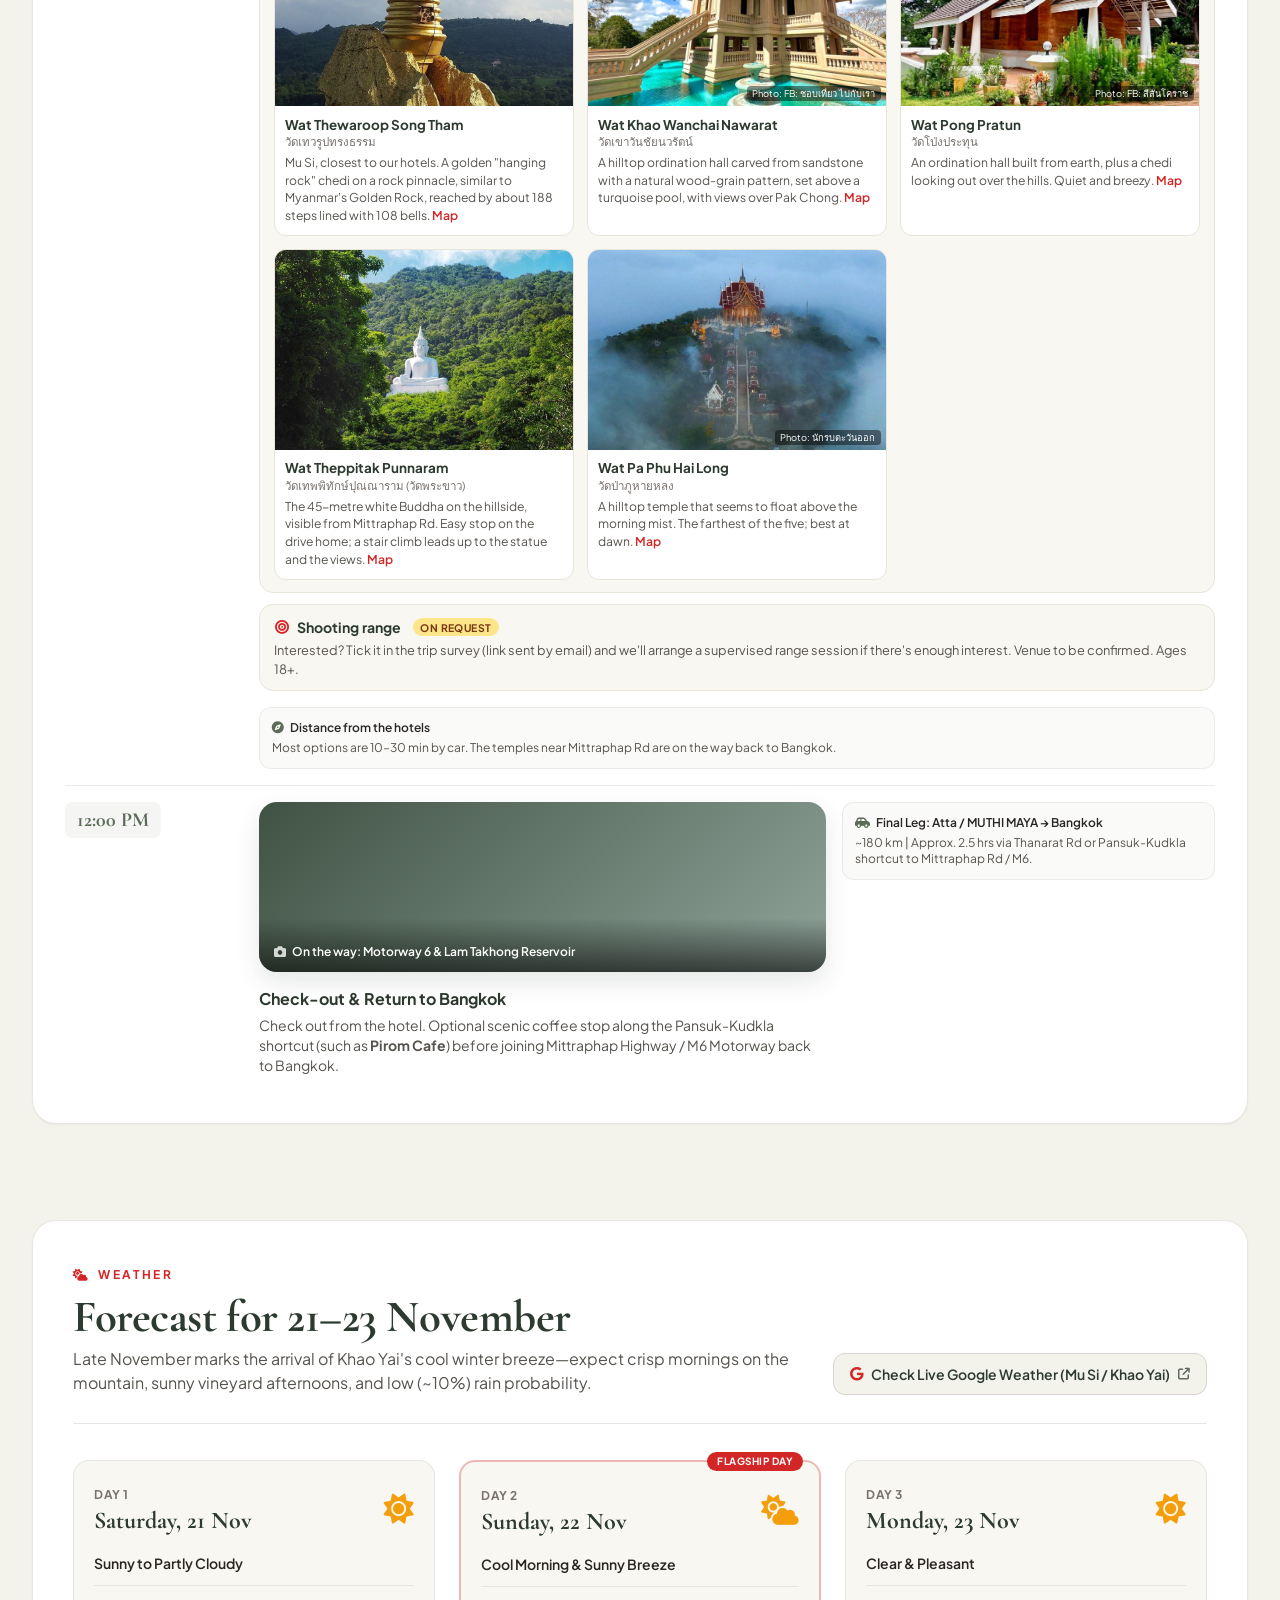
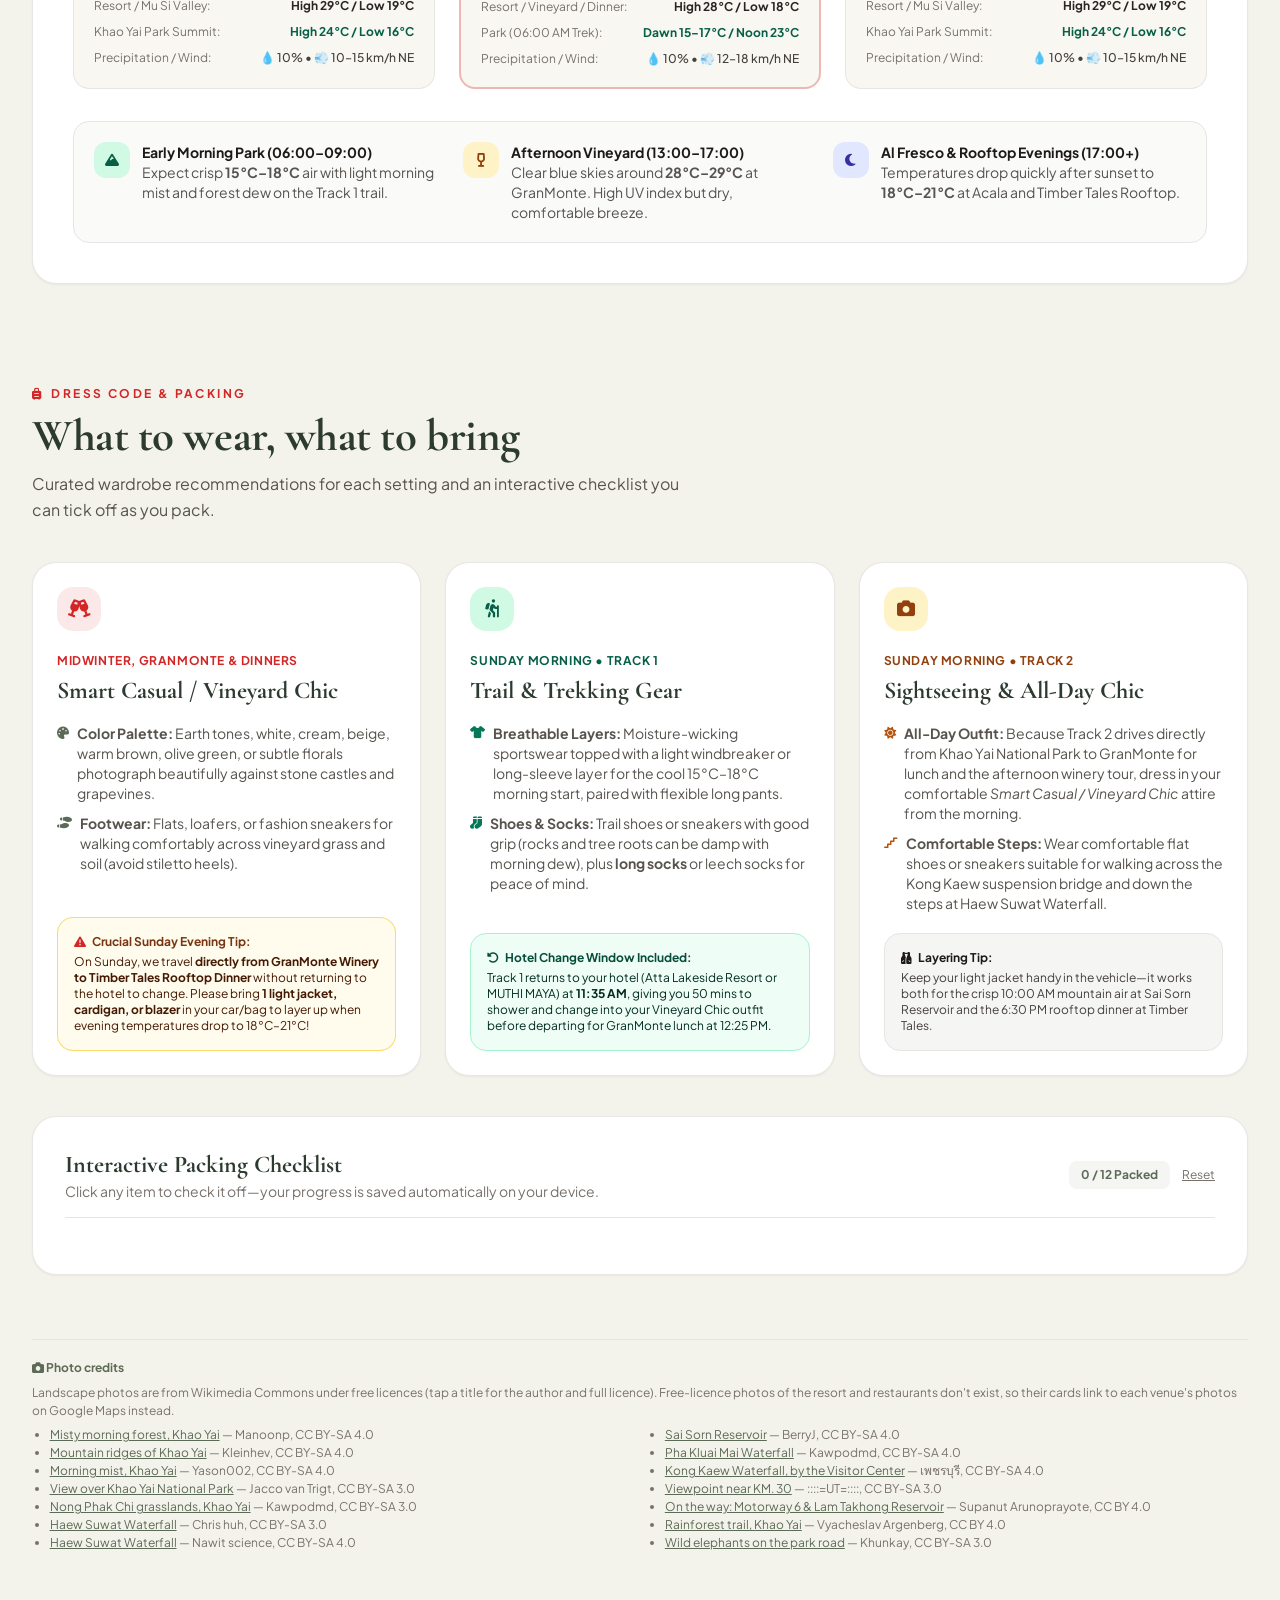
==== commit 75145154: "Khao Yai handbook: consistent section headings, balanced spacing, tidier mobile buttons Co-Authored-" ====
--- a/khaoyai/index.html
+++ b/khaoyai/index.html
@@ -905,7 +905,25 @@
   .tv-opt a{color:#d32727;font-weight:600;white-space:nowrap}
   .tv-opt a:hover{text-decoration:underline}
   .tv-opt .tag{display:inline-block;font-size:.65rem;font-weight:700;text-transform:uppercase;letter-spacing:.04em;background:#fde68a;color:#78350f;padding:.1rem .45rem;border-radius:999px;margin-left:.3rem}
-</style></head>
+</style><style id="tv-polish">
+  main#top{--gap:6rem}
+  main#top.space-y-16>:not([hidden])~:not([hidden]){margin-top:var(--gap)}
+  @media (max-width:640px){main#top{--gap:3.5rem}}
+  main#top>#survey{margin-top:1rem}
+  .tv-sec-k{display:inline-flex;align-items:center;gap:.5rem;margin-bottom:.6rem}
+  .tv-sec-t{text-wrap:balance;letter-spacing:-.01em}
+  .tv-sec-p,.tv-head p{color:#57534e;max-width:42rem;margin-top:.6rem;font-size:1rem;line-height:1.6}
+  .tv-head{margin-bottom:2.25rem}
+  h1,h2,h3,h4{text-wrap:balance}
+  p{text-wrap:pretty}
+  #highlights>div:first-child,#stay>div:first-child{margin-bottom:2.25rem !important}
+  #coordinators>div:first-child,#interactive-map>div:first-child,#weather>div:first-child{margin-bottom:2.25rem;padding-bottom:1.75rem;border-bottom:1px solid #e7e5e4}
+  #itinerary.space-y-10>:not([hidden])~:not([hidden]){margin-top:3rem}
+  #packing.space-y-8>:not([hidden])~:not([hidden]){margin-top:2.5rem}
+  #photo-credits{margin-top:4rem !important}
+  @media (max-width:640px){.tv-glance-btns{display:grid;grid-template-columns:1fr;gap:.6rem}.tv-glance-btns>*{justify-content:center;text-align:center;width:100%}.tv-glance-btns>:first-child{grid-column:1/-1}}
+</style>
+</head>
 <body class="antialiased selection:bg-lse-red selection:text-white">
 
   <!-- Sticky Top Navigation Bar -->
@@ -1014,7 +1032,7 @@
       <!-- Left Column: Tour Operator Welcome & Executive Overview -->
       <div class="lg:col-span-6 space-y-6">
         <div class="inline-flex items-center gap-2 px-3.5 py-1.5 rounded-full bg-lse-red/10 border border-lse-red/20 text-lse-red text-xs font-semibold tracking-wider uppercase">
-          <i class="fa-solid fa-compass"></i> Official Tour Operator Digital Concierge
+          <i class="fa-solid fa-compass"></i> Trip Overview
         </div>
 
         <h2 class="font-serif text-4xl sm:text-5xl lg:text-6xl font-semibold text-lse-forest leading-[1.08] tracking-tight">
@@ -1053,7 +1071,7 @@
         </div>
 
         <!-- Quick Navigation Pills -->
-        <div class="flex flex-wrap items-center gap-3 pt-2">
+        <div class="flex flex-wrap items-center gap-3 pt-2 tv-glance-btns">
           <a href="#interactive-map" class="inline-flex items-center gap-2 bg-lse-forest hover:bg-stone-800 text-white font-medium px-5 py-3 rounded-xl shadow transition text-sm">
             <i class="fa-solid fa-location-arrow"></i> View Sequenced Route Map
           </a>
@@ -1248,17 +1266,10 @@
     <!-- SECTION 1.5: TRIP COORDINATORS — LSE ALUMNI THAILAND       -->
     <!-- ========================================================== -->
     <section id="coordinators" class="scroll-mt-20 bg-white rounded-3xl p-6 sm:p-8 lg:p-10 shadow-sm border border-stone-200/90 relative overflow-hidden">
-      <!-- Subtle decorative top bar -->
-      <div class="absolute top-0 left-0 right-0 h-1.5 bg-gradient-to-r from-lse-red via-lse-bronze to-lse-forest"></div>
-
       <div class="flex flex-col lg:flex-row lg:items-end justify-between gap-4 mb-8 pb-5 border-b border-stone-200">
         <div>
-          <div class="inline-flex items-center gap-2 text-lse-red text-xs font-bold uppercase tracking-widest mb-1.5">
-            <span class="w-2 h-2 rounded-full bg-lse-red"></span> Host Committee &amp; On-Ground Concierge
-          </div>
-          <h2 class="font-serif text-3xl sm:text-4xl font-bold text-lse-forest">
-            Trip Coordinators — LSE Alumni Association Thailand
-          </h2>
+          <div class="tv-sec-k"><i class="fa-solid fa-user-tie"></i> Trip Coordinators</div>
+          <h2 class="tv-sec-t">Your hosts on the ground</h2>
           <p class="text-stone-600 text-sm sm:text-base mt-1 max-w-3xl">
             For any assistance before or during the Khao Yai retreat—including convoy coordination, National Park track selection, or dietary requests—please reach out directly to our Thailand host coordinators via Phone or WhatsApp.
           </p>
@@ -1495,12 +1506,8 @@
     <section id="interactive-map" class="scroll-mt-20 bg-white rounded-3xl p-6 sm:p-8 lg:p-10 shadow-sm border border-stone-200/90">
       <div class="flex flex-col lg:flex-row lg:items-end justify-between gap-4 mb-6">
         <div>
-          <span class="text-lse-red text-xs font-bold uppercase tracking-widest block mb-1">
-            <i class="fa-solid fa-satellite-dish mr-1"></i> Live Sequenced Cartography
-          </span>
-          <h2 class="font-serif text-3xl sm:text-4xl font-bold text-lse-forest">
-            Interactive Travel Route &amp; Coordinates Map
-          </h2>
+          <div class="tv-sec-k"><i class="fa-solid fa-map-location-dot"></i> Route Map</div>
+          <h2 class="tv-sec-t">Every stop, in order</h2>
           <p class="text-stone-600 text-sm sm:text-base mt-1">
             Select a day or track below to plot the exact stop order (1 &rarr; 2 &rarr; 3), view directional lines, and open multi-stop turn-by-turn navigation in Google Maps.
           </p>
@@ -1568,14 +1575,10 @@
     <!-- SECTION 3: DETAILED DAY-BY-DAY HANDBOOK    -->
     <!-- ========================================== -->
     <section id="itinerary" class="scroll-mt-20 space-y-10">
-      <div class="text-center max-w-3xl mx-auto">
-        <span class="text-lse-red text-xs font-bold uppercase tracking-widest block mb-1">
-          <i class="fa-regular fa-clock mr-1"></i> Chronological Tour Playbook
-        </span>
-        <h2 class="font-serif text-3xl sm:text-4xl font-bold text-lse-forest">
-          Detailed Day-by-Day &amp; Track-by-Track Schedule
-        </h2>
-        <p class="text-stone-600 text-sm sm:text-base mt-2">
+      <div class="tv-head">
+        <div class="tv-sec-k"><i class="fa-regular fa-clock"></i> Daily Schedule</div>
+        <h2 class="tv-sec-t">Day by day, hour by hour</h2>
+        <p class="tv-sec-p">
           Complete departure times, highway navigation notes, leg-by-leg driving distances, and activity details for every moment of the trip.
         </p>
       </div>
@@ -2100,12 +2103,8 @@
     <section id="weather" class="scroll-mt-20 bg-white rounded-3xl p-6 sm:p-8 lg:p-10 shadow-sm border border-stone-200/90">
       <div class="flex flex-col md:flex-row md:items-end justify-between gap-4 mb-8">
         <div>
-          <span class="text-lse-red text-xs font-bold uppercase tracking-widest block mb-1">
-            <i class="fa-solid fa-cloud-sun mr-1"></i> Meteorological Outlook
-          </span>
-          <h2 class="font-serif text-3xl sm:text-4xl font-bold text-lse-forest">
-            Google Weather Forecast (21–23 November 2026)
-          </h2>
+          <div class="tv-sec-k"><i class="fa-solid fa-cloud-sun"></i> Weather</div>
+          <h2 class="tv-sec-t">Forecast for 21–23 November</h2>
           <p class="text-stone-600 text-sm sm:text-base mt-1">
             Late November marks the arrival of Khao Yai's cool winter breeze—expect crisp mornings on the mountain, sunny vineyard afternoons, and low (~10%) rain probability.
           </p>
@@ -2240,14 +2239,10 @@
     <!-- SECTION 5: DRESS CODE & PACKING CHECKLIST  -->
     <!-- ========================================== -->
     <section id="packing" class="scroll-mt-20 space-y-8">
-      <div class="text-center max-w-3xl mx-auto">
-        <span class="text-lse-red text-xs font-bold uppercase tracking-widest block mb-1">
-          <i class="fa-solid fa-suitcase-rolling mr-1"></i> Preparation &amp; Attire Guide
-        </span>
-        <h2 class="font-serif text-3xl sm:text-4xl font-bold text-lse-forest">
-          Dress Code &amp; Interactive Packing Checklist
-        </h2>
-        <p class="text-stone-600 text-sm sm:text-base mt-2">
+      <div class="tv-head">
+        <div class="tv-sec-k"><i class="fa-solid fa-suitcase-rolling"></i> Dress Code &amp; Packing</div>
+        <h2 class="tv-sec-t">What to wear, what to bring</h2>
+        <p class="tv-sec-p">
           Curated wardrobe recommendations for each setting and an interactive checklist you can tick off as you pack.
         </p>
       </div>
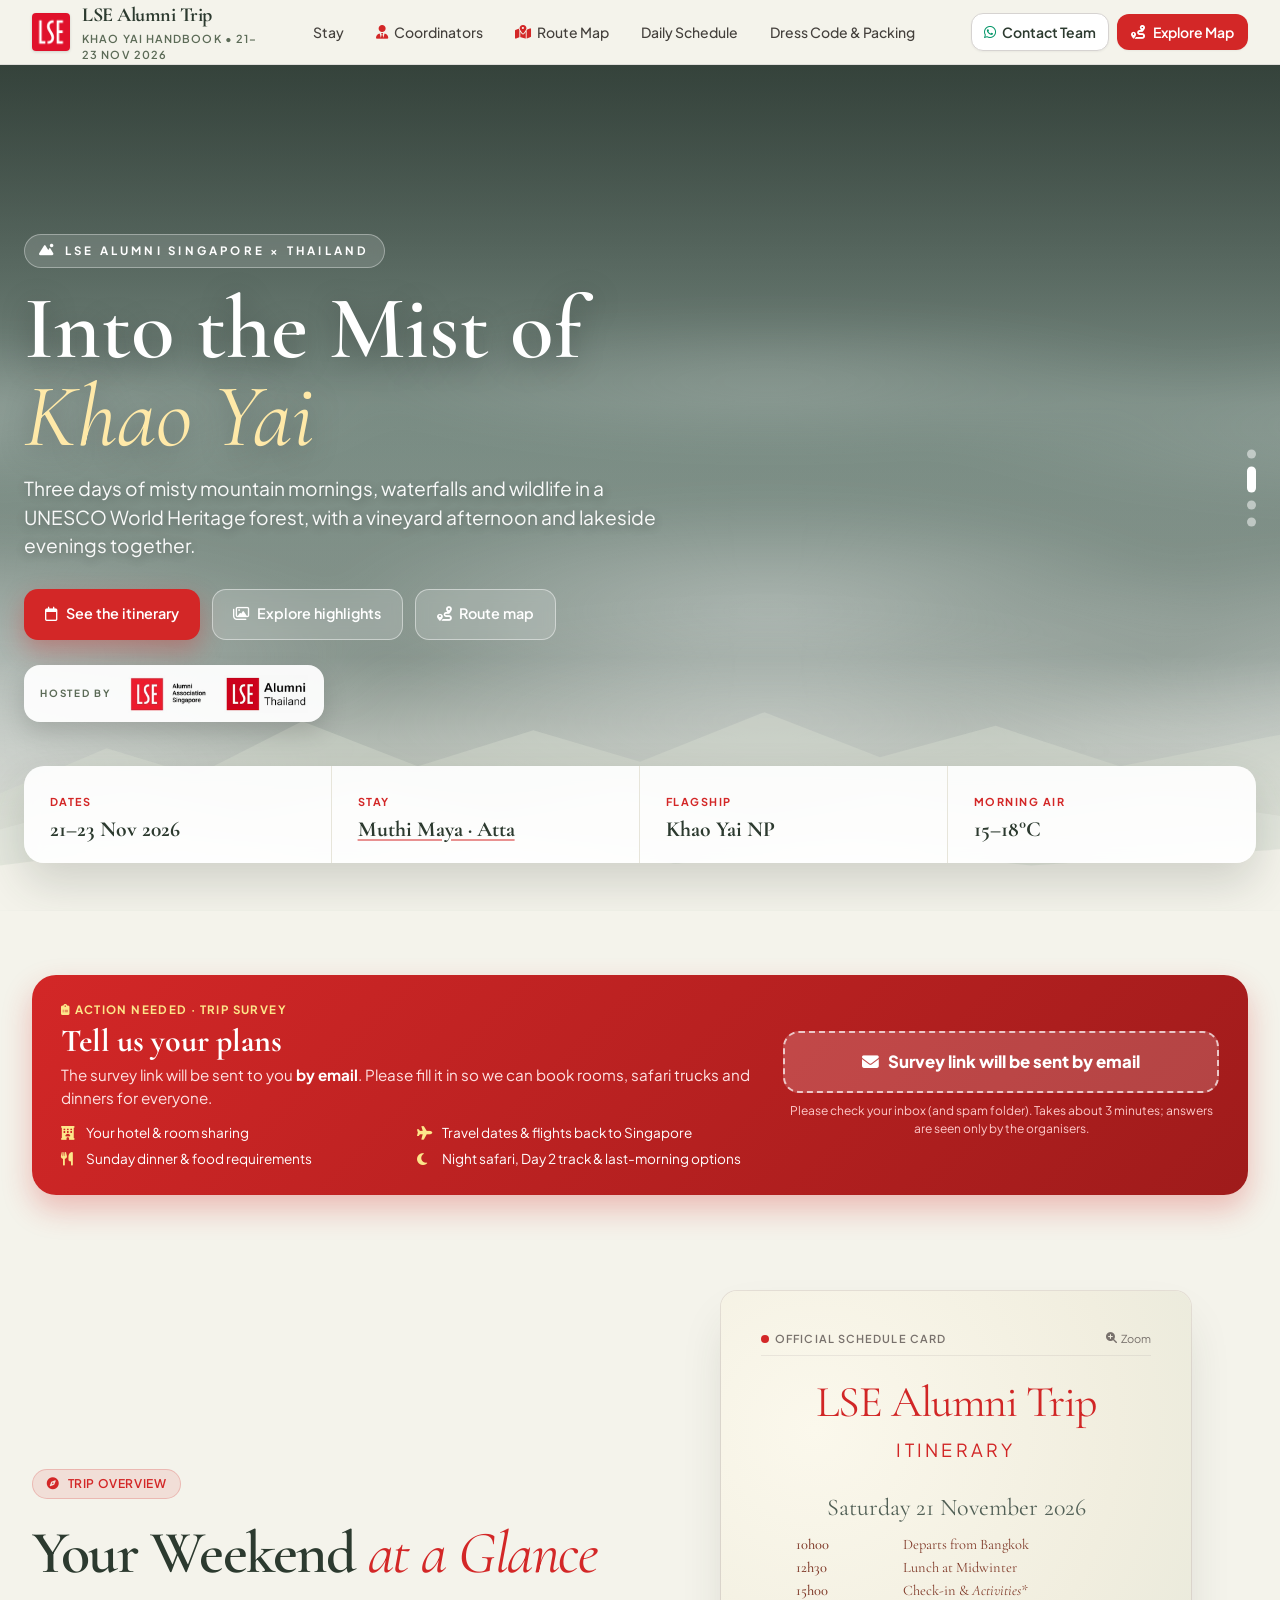
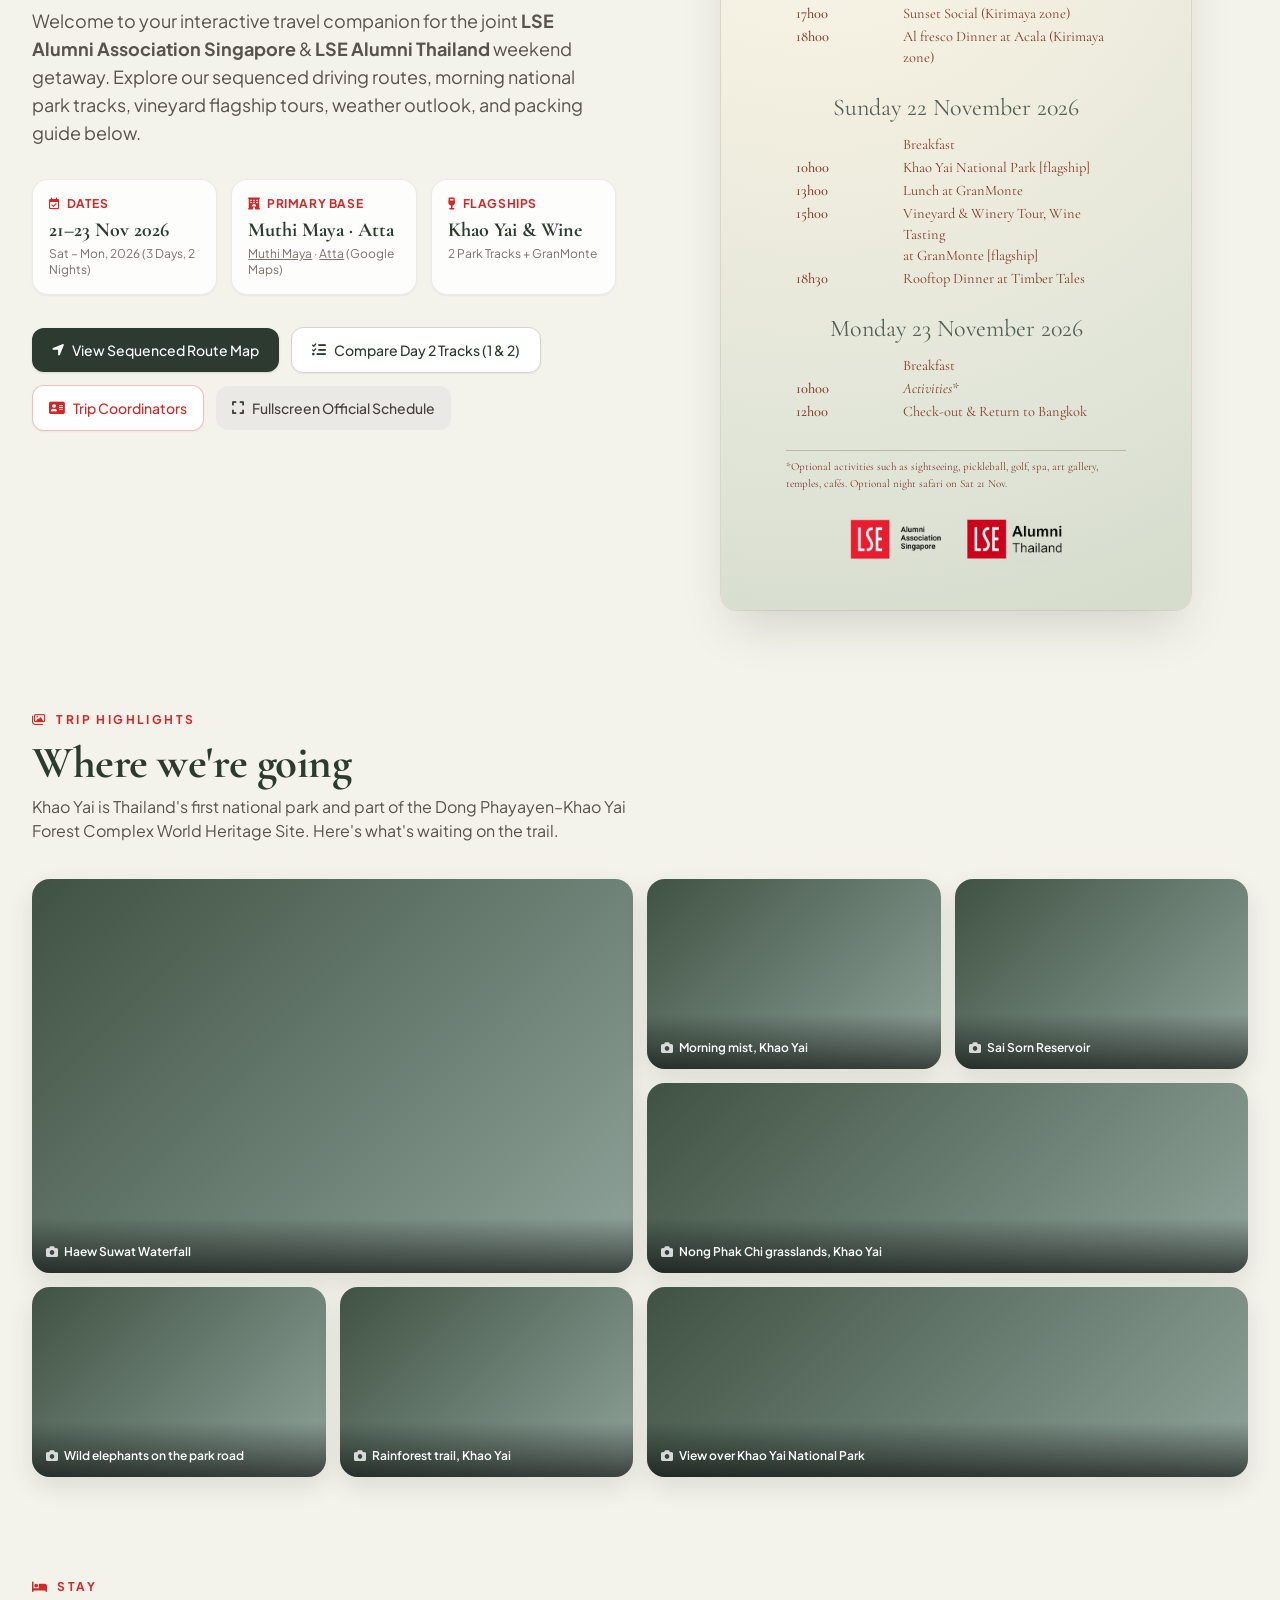
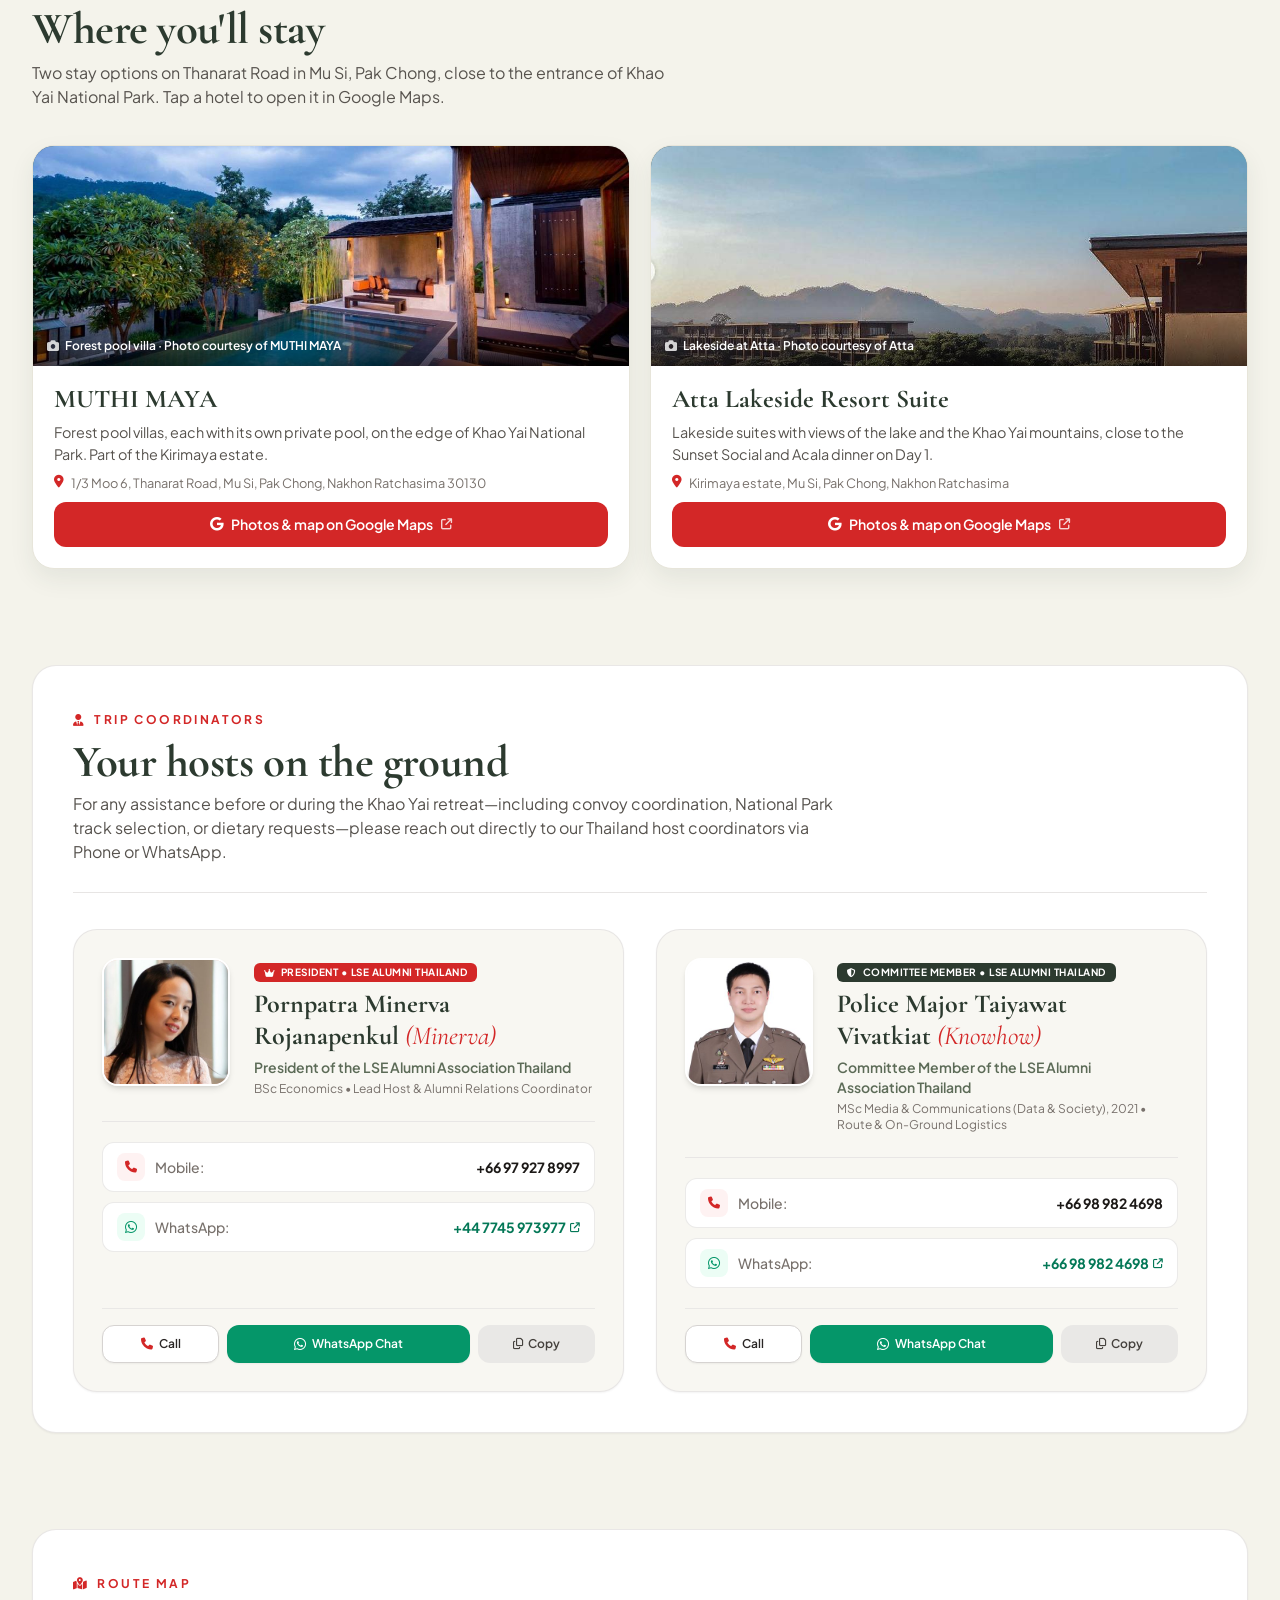
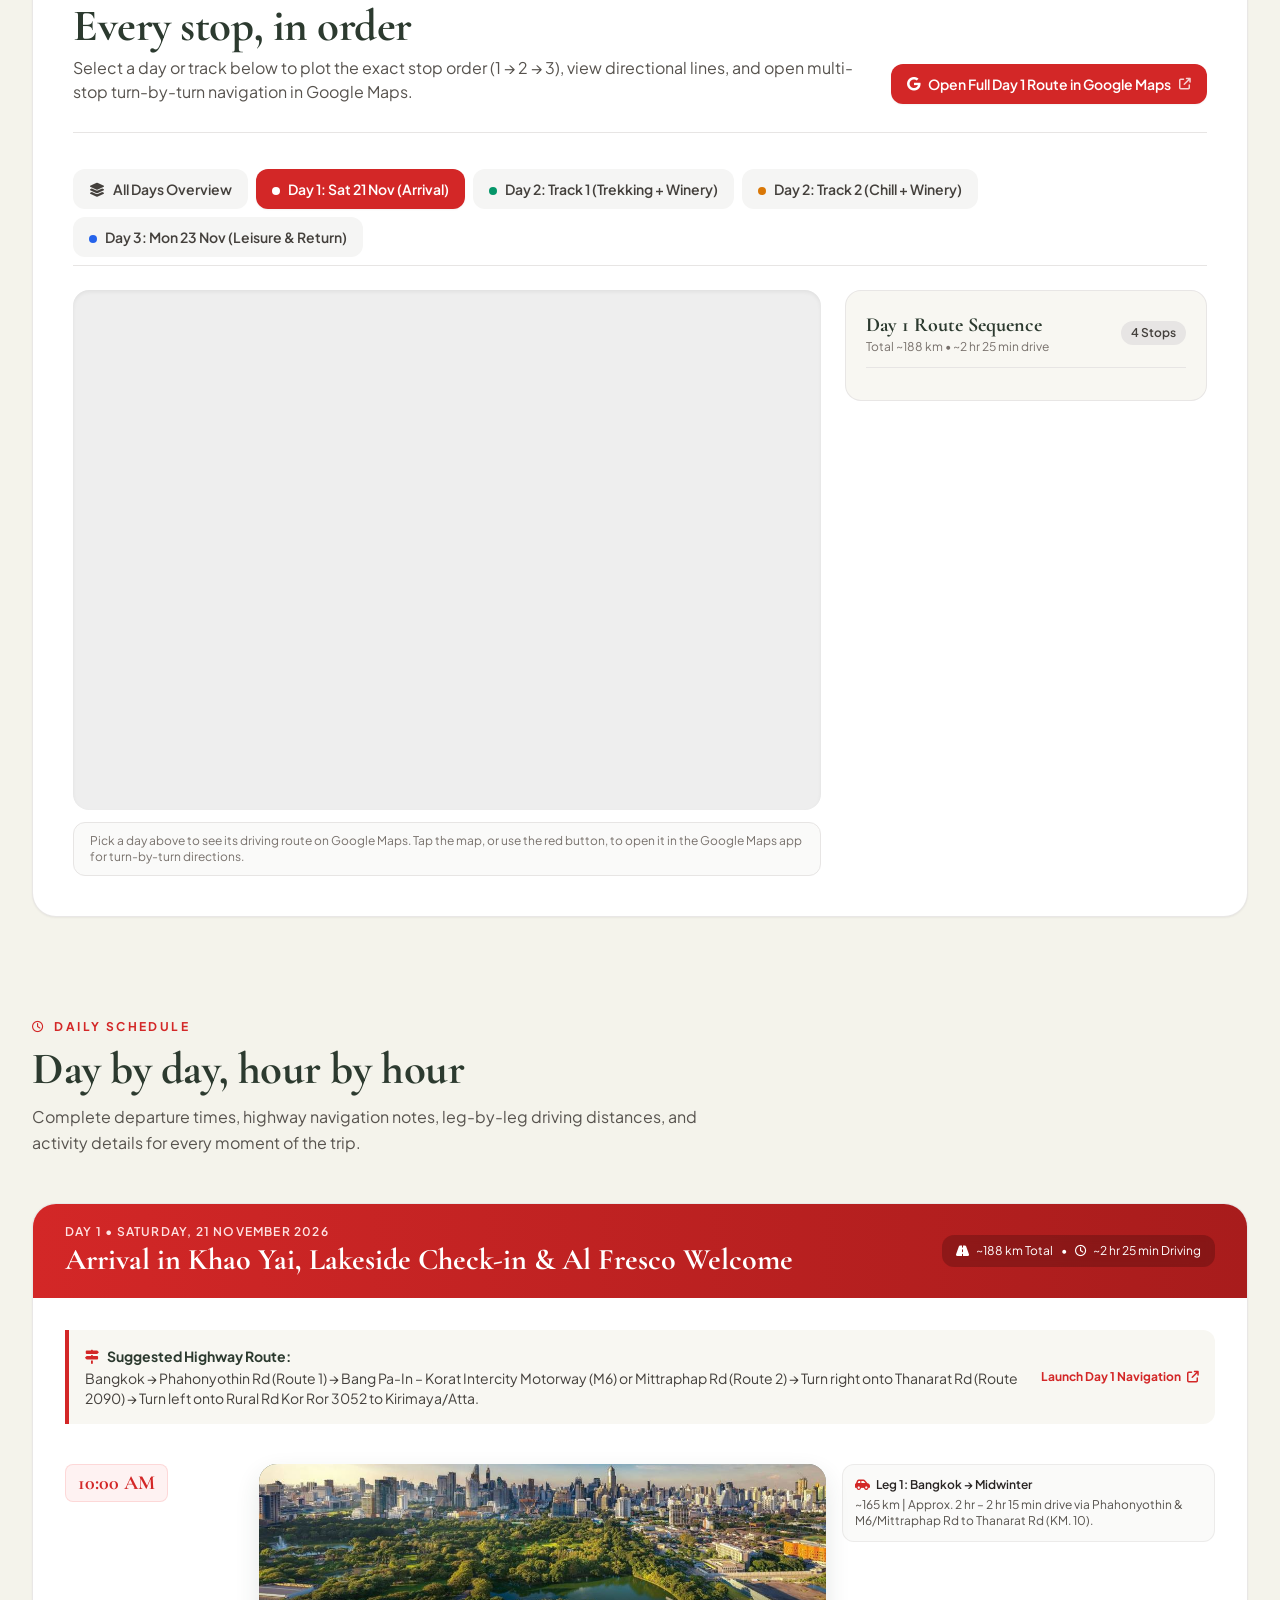
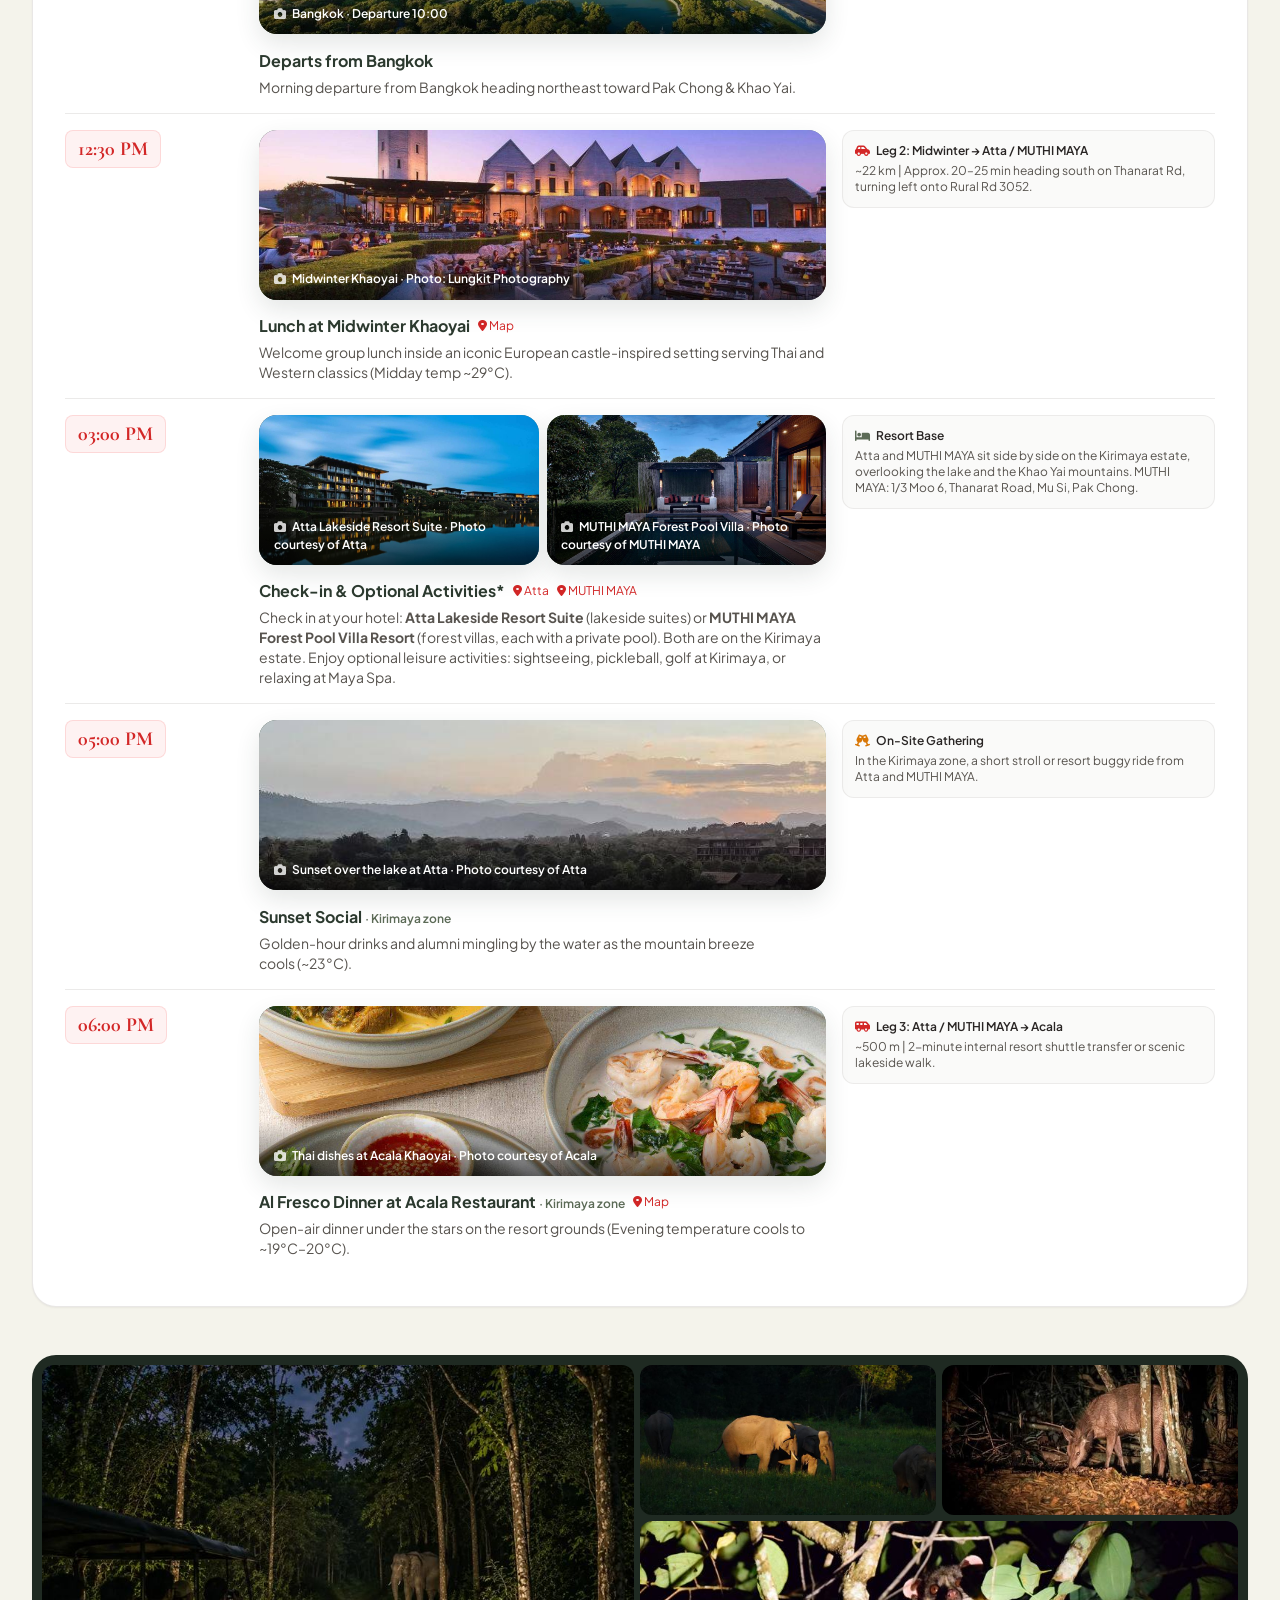
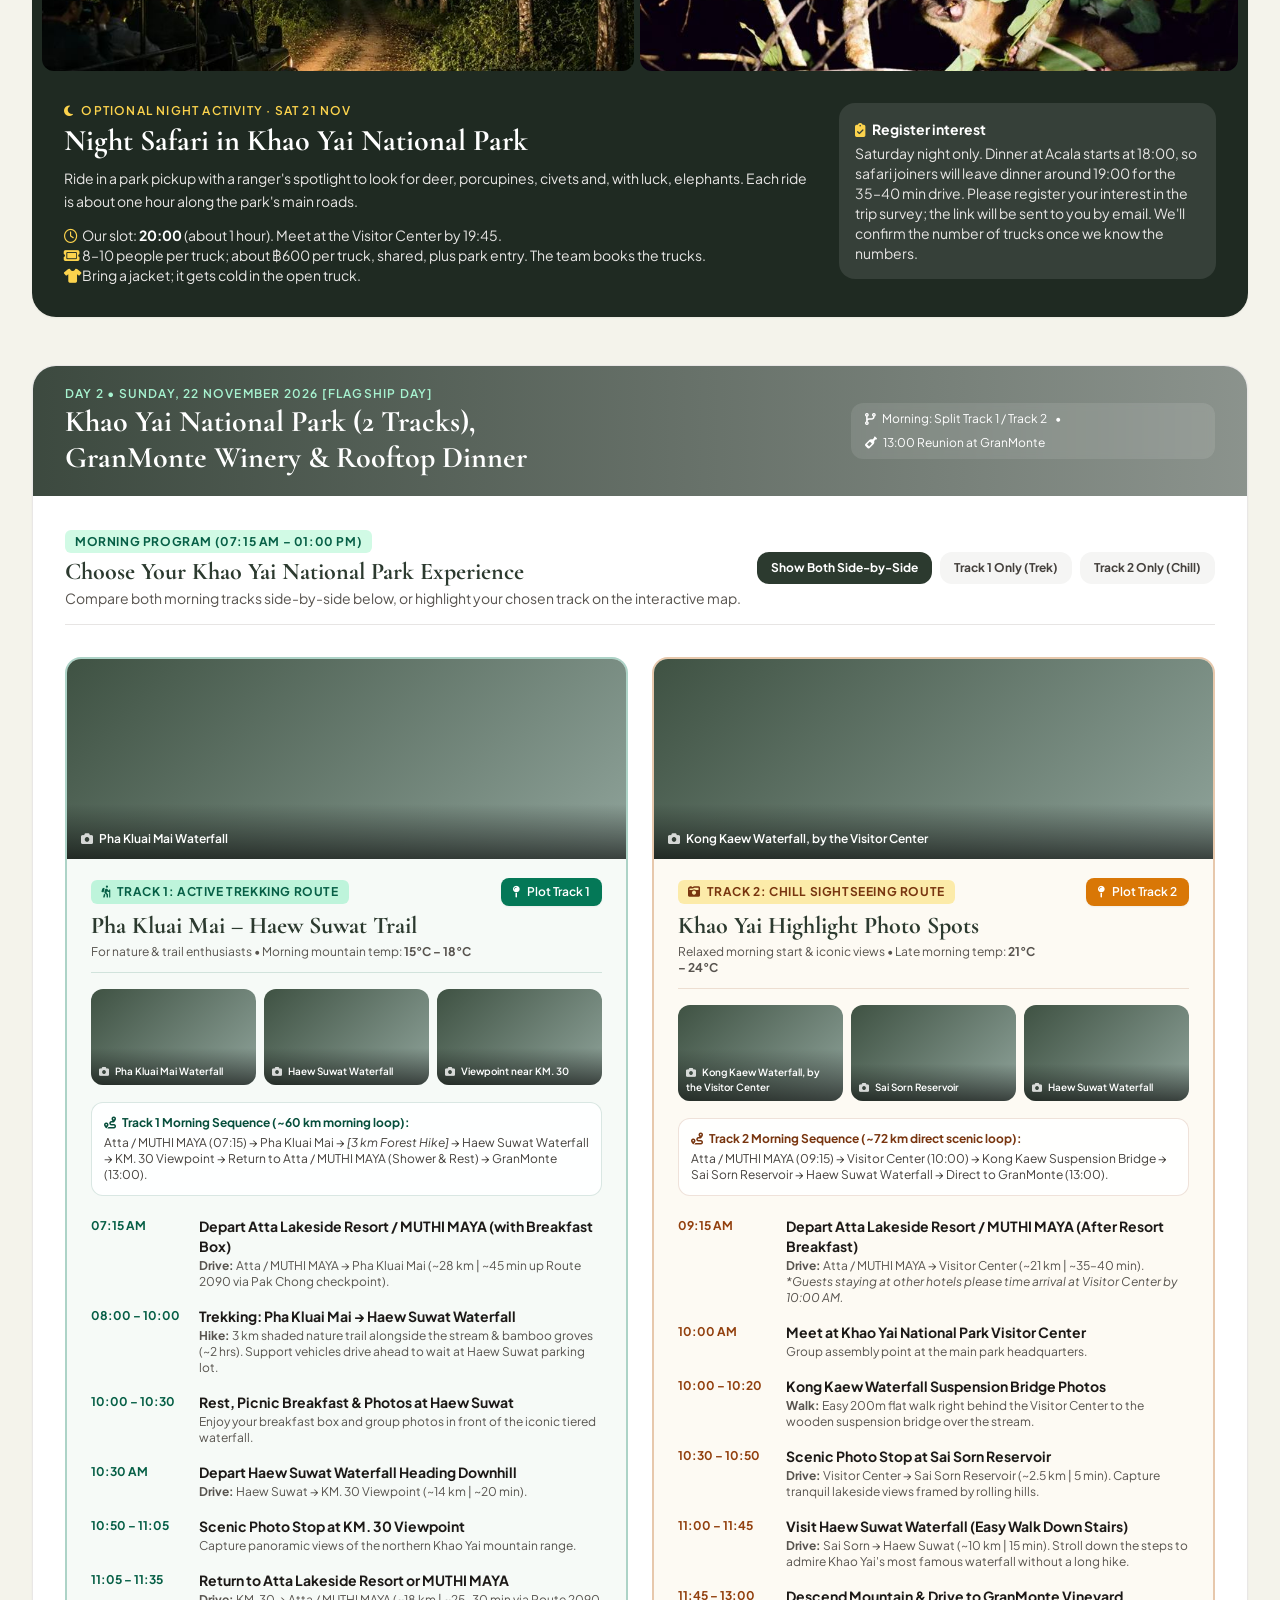
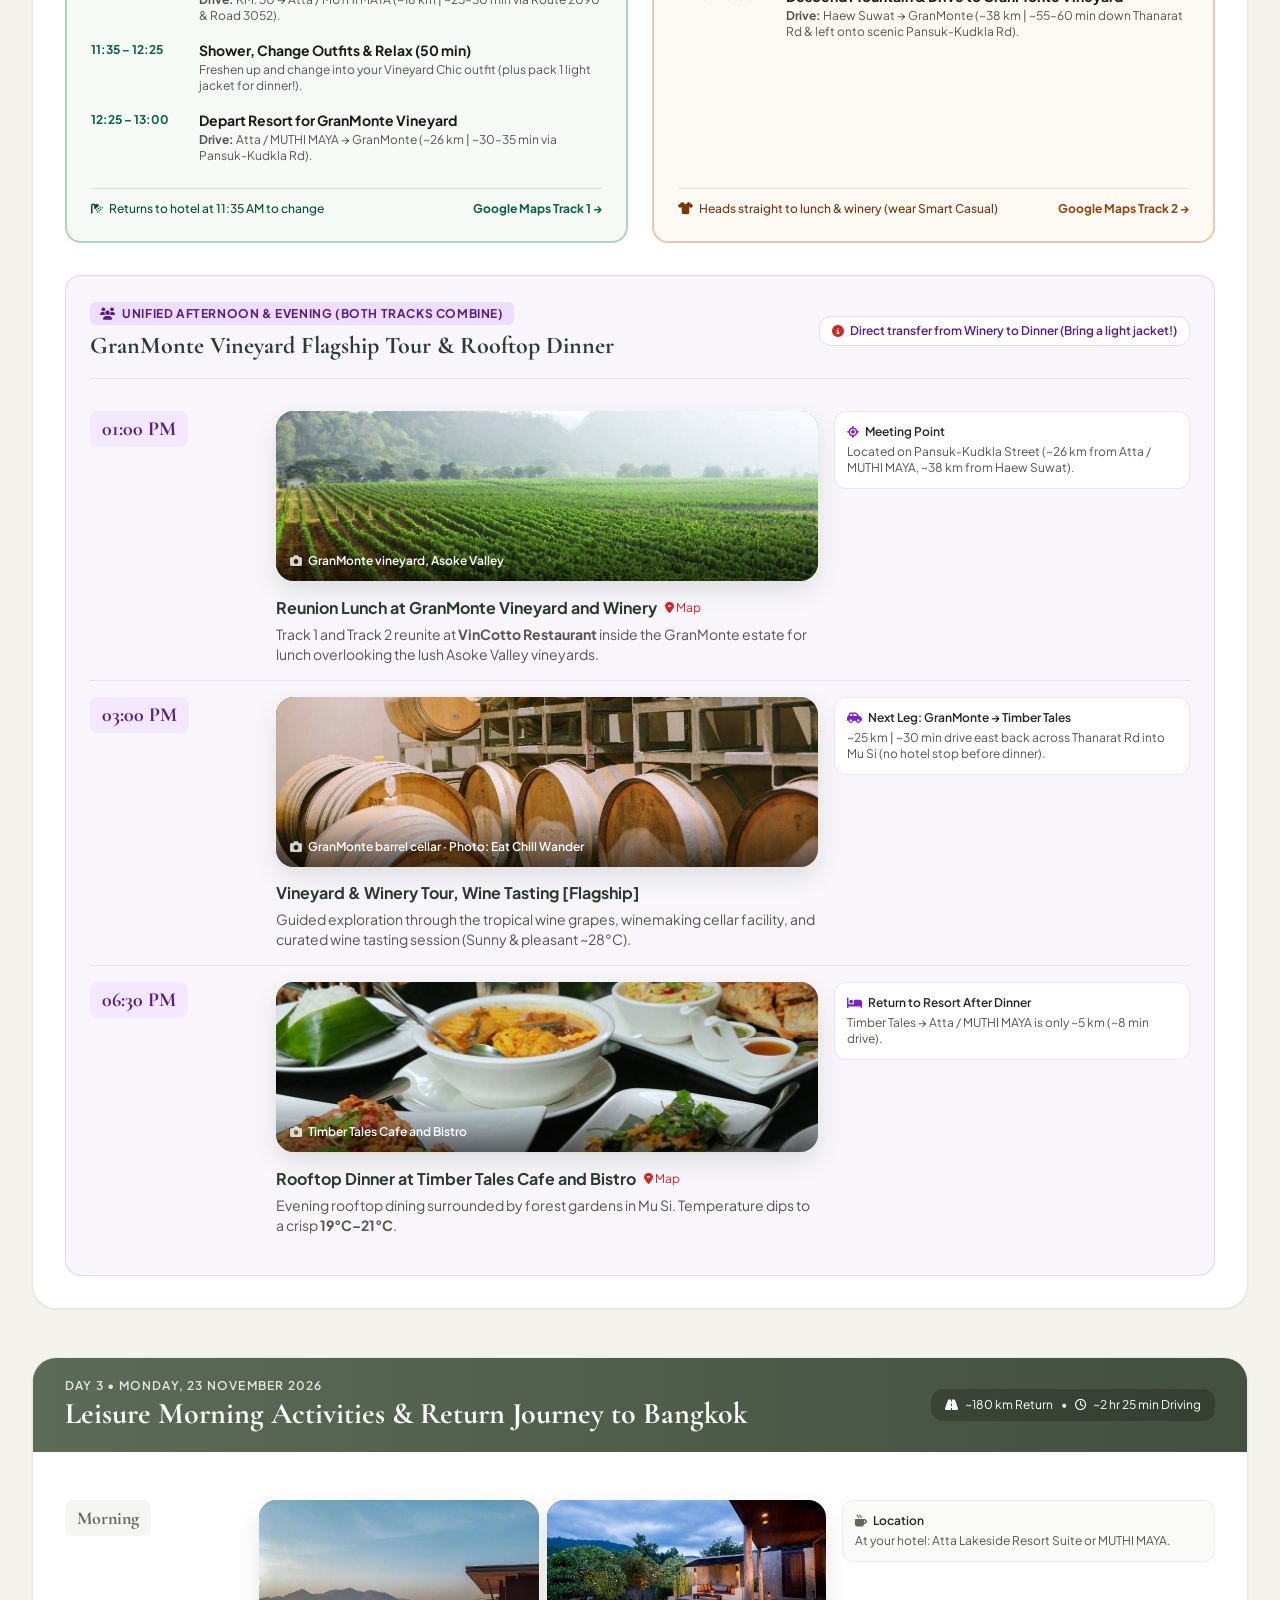
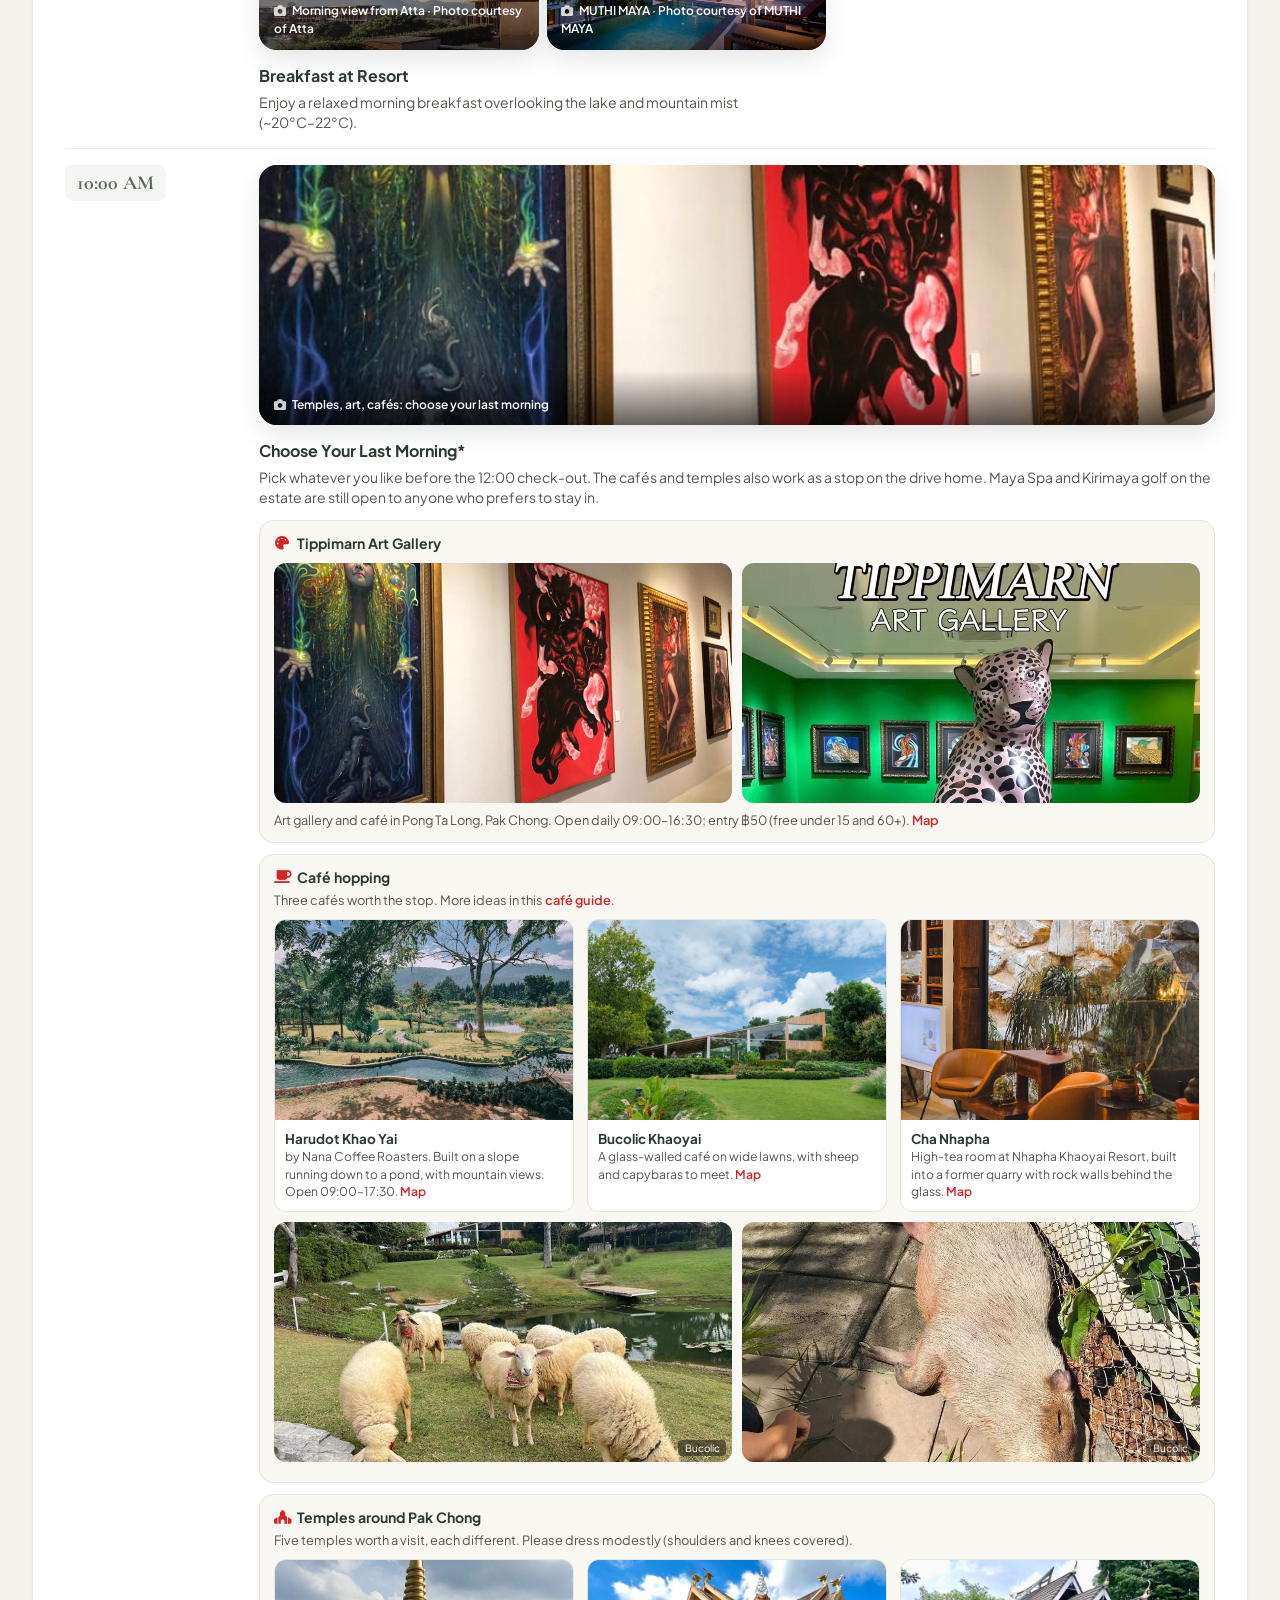
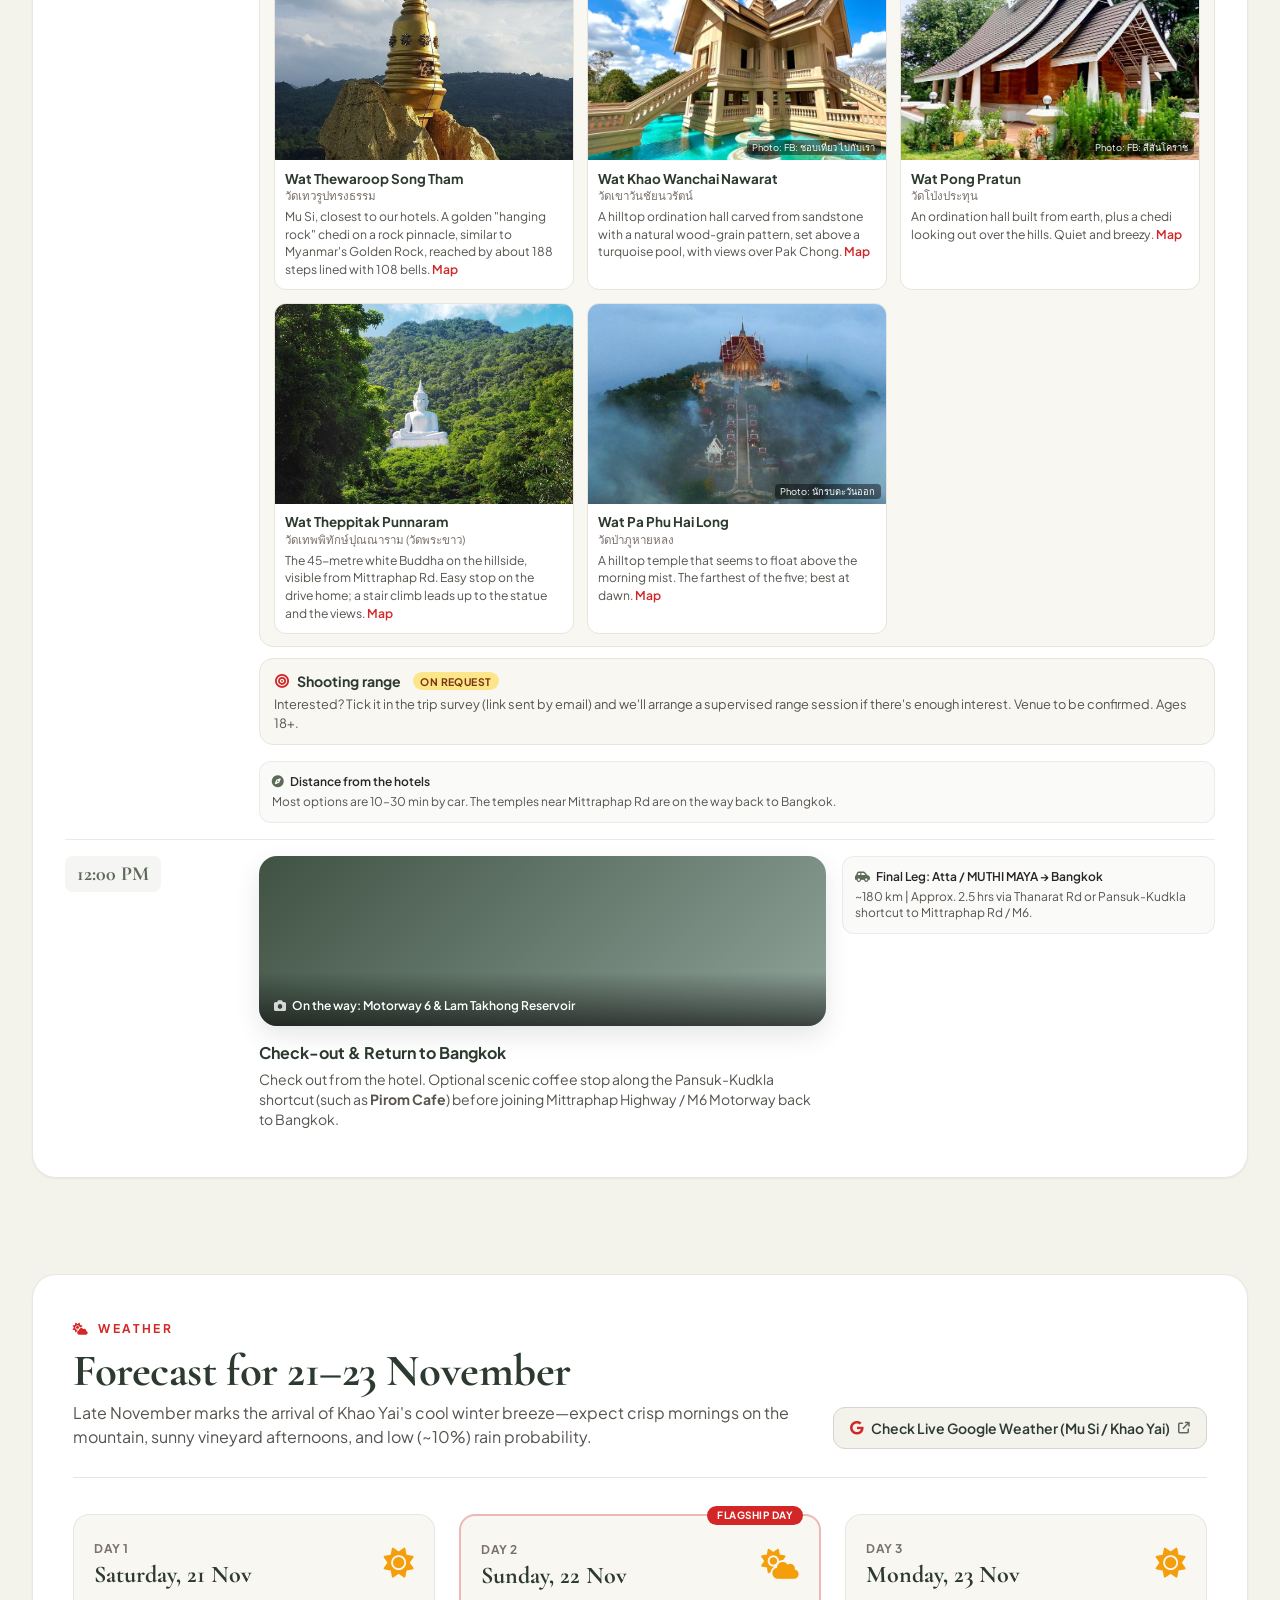
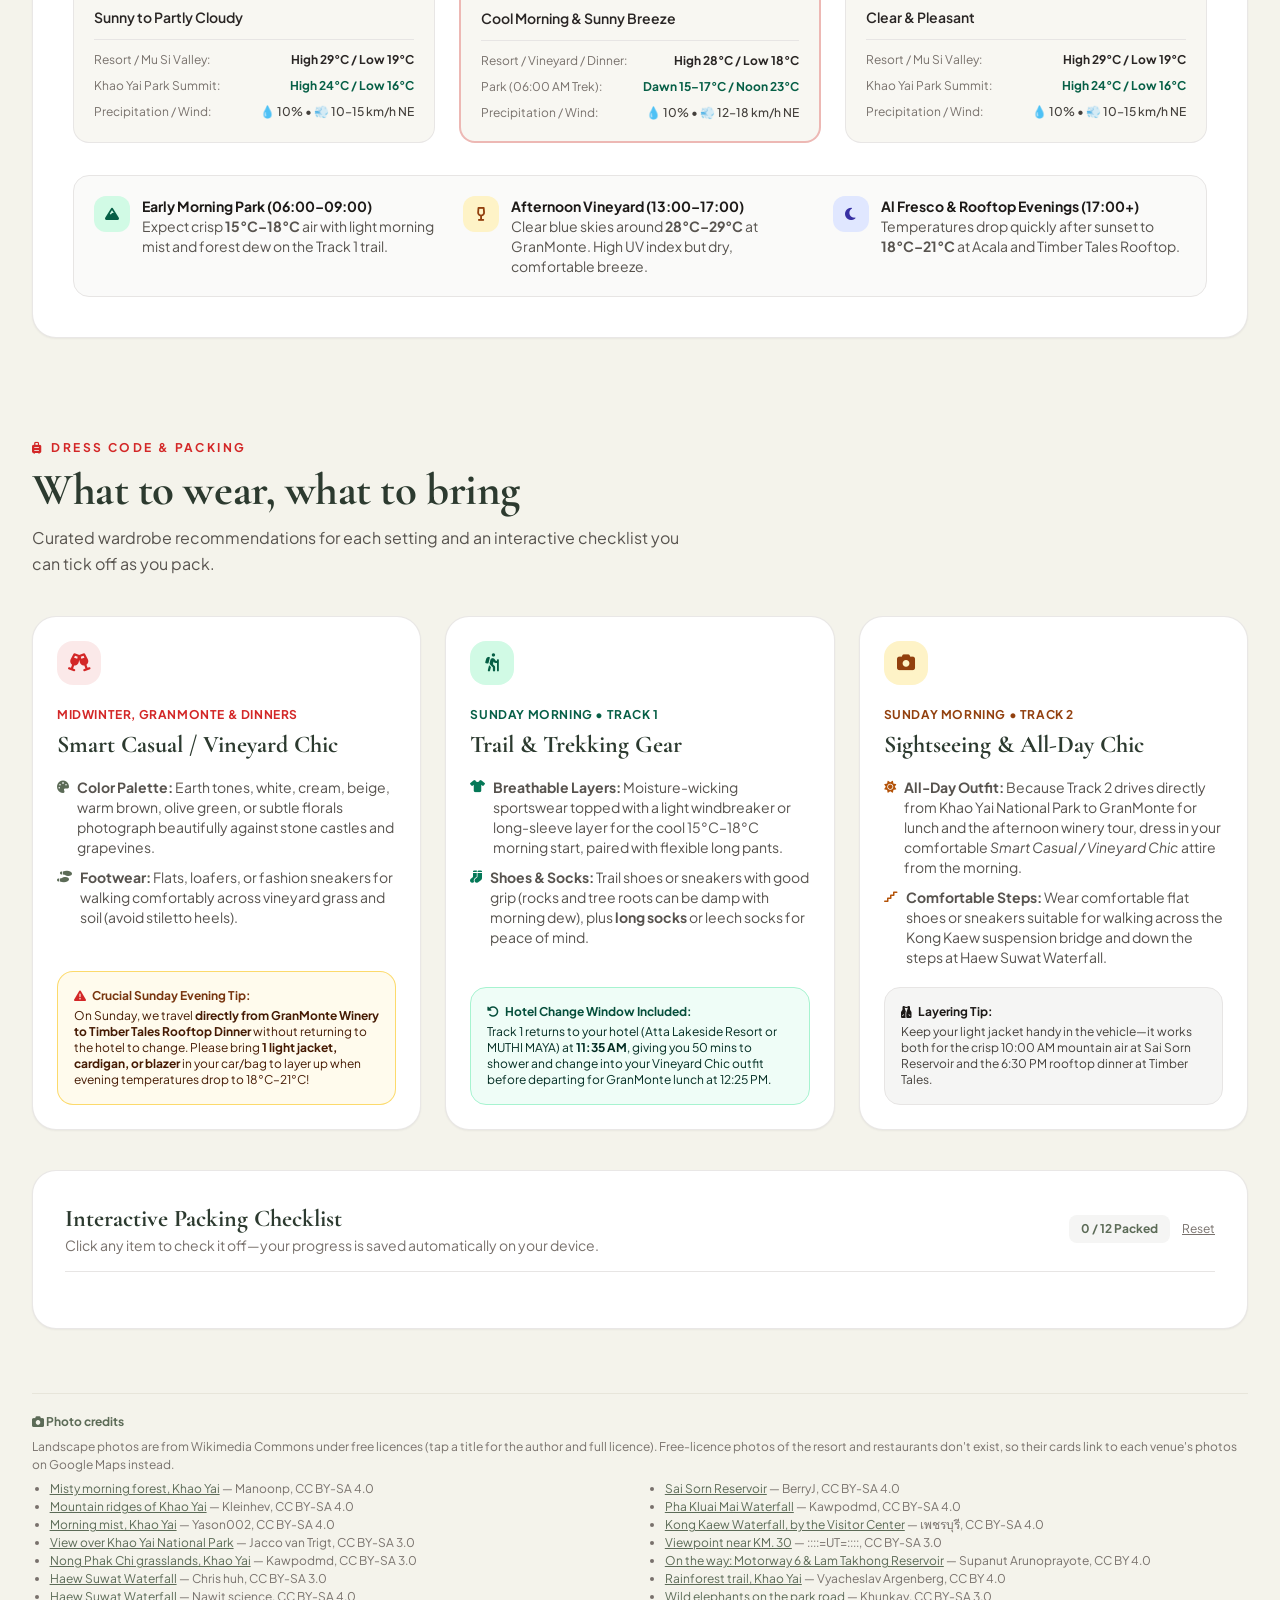
==== commit 8f47174e: "Khao Yai handbook: hero facts bar in flow, aligned and no overlap Co-Authored-By: Claude Opus 5.5 <n" ====
--- a/khaoyai/index.html
+++ b/khaoyai/index.html
@@ -922,6 +922,34 @@
   #packing.space-y-8>:not([hidden])~:not([hidden]){margin-top:2.5rem}
   #photo-credits{margin-top:4rem !important}
   @media (max-width:640px){.tv-glance-btns{display:grid;grid-template-columns:1fr;gap:.6rem}.tv-glance-btns>*{justify-content:center;text-align:center;width:100%}.tv-glance-btns>:first-child{grid-column:1/-1}}
+
+  .tvf{position:relative;margin-top:6rem;background:#2c3a2f;color:#e7e5e4;overflow:hidden}
+  .tvf-scene{position:relative;height:clamp(260px,32vw,460px)}
+  .tvf-svg{position:absolute;inset:0;width:100%;height:100%;display:block}
+  .tvf-mist{animation:tvfDrift 60s linear infinite}
+  .tvf-mist.m1{animation-duration:80s;animation-direction:reverse}
+  .tvf-mist.m2{animation-duration:100s}
+  @keyframes tvfDrift{from{transform:translateX(0)}to{transform:translateX(-1200px)}}
+  .tvf-sun{animation:tvfGlow 8s ease-in-out infinite;transform-origin:1040px 190px}
+  @keyframes tvfGlow{0%,100%{opacity:.85;transform:scale(1)}50%{opacity:1;transform:scale(1.05)}}
+  .tvf-bird{animation:tvfFly 38s linear infinite}
+  .tvf-bird.b1{animation-delay:-4s}.tvf-bird.b2{animation-delay:-16s;animation-duration:44s}.tvf-bird.b3{animation-delay:-27s;animation-duration:50s}
+  @keyframes tvfFly{0%{transform:translate(-60px,170px)}25%{transform:translate(360px,140px)}50%{transform:translate(760px,165px)}75%{transform:translate(1140px,130px)}100%{transform:translate(1520px,150px)}}
+  .tvf-sway{transform-origin:50% 100%;transform-box:fill-box;animation:tvfSway 7s ease-in-out infinite}
+  @keyframes tvfSway{0%,100%{transform:skewX(0)}50%{transform:skewX(-1.2deg)}}
+  .tvf-fly{opacity:0;animation:tvfBlink 4s ease-in-out infinite}
+  @keyframes tvfBlink{0%,100%{opacity:0;transform:translateY(0)}50%{opacity:.95;transform:translateY(-6px)}}
+  .tvf-l{transition:transform .2s linear}
+  .tvf-body{position:relative;background:#2c3a2f;padding:1.5rem 0 2.5rem}
+  @media (prefers-reduced-motion:reduce){.tvf-mist,.tvf-sun,.tvf-bird,.tvf-sway,.tvf-fly{animation:none}.tvf-fly{opacity:.7}}
+  @media (min-width:769px){
+    .tv-hero{display:flex;flex-direction:column;height:auto;min-height:min(94vh,920px);max-height:none}
+    .tv-inner{flex:1 0 auto;width:100%;height:auto;padding:7.5rem 1.5rem 2.75rem;justify-content:flex-end}
+    .tv-facts{position:relative;left:auto;bottom:auto;transform:none;width:calc(100% - 3rem);max-width:77rem;margin:0 auto 3rem}
+    .tv-fact{padding:1.35rem 1.6rem}
+  }
+  .tv-fact b{margin-top:.35rem}
+  @media (max-width:768px){.tv-fact b{font-size:1.15rem}.tv-fact{padding:1rem 1.1rem}}
 </style>
 </head>
 <body class="antialiased selection:bg-lse-red selection:text-white">
@@ -2369,7 +2397,9 @@
   </main>
 
   <!-- Footer -->
-  <footer class="bg-lse-forest text-stone-300 py-12 mt-16 border-t border-stone-800">
+  <footer class="tvf">
+    <div class="tvf-scene"><svg class="tvf-svg" viewBox="0 0 1440 460" preserveAspectRatio="xMidYMax slice" aria-hidden="true"><defs><linearGradient id="tvfSky" x1="0" y1="0" x2="0" y2="1"><stop offset="0" stop-color="#f4f3eb"/><stop offset=".45" stop-color="#f3dccf"/><stop offset="1" stop-color="#e8c2ba"/></linearGradient><radialGradient id="tvfSun" cx=".5" cy=".5" r=".5"><stop offset="0" stop-color="#fff4d6" stop-opacity="1"/><stop offset=".35" stop-color="#fde68a" stop-opacity=".7"/><stop offset="1" stop-color="#fde68a" stop-opacity="0"/></radialGradient><filter id="tvfBlur" x="-20%" y="-50%" width="140%" height="200%"><feGaussianBlur stdDeviation="14"/></filter></defs><rect width="1440" height="460" fill="url(#tvfSky)"/><g class="tvf-sun"><circle cx="1040" cy="190" r="150" fill="url(#tvfSun)"/><circle cx="1040" cy="190" r="34" fill="#fff7e0" opacity=".9"/></g><g class="tvf-birds" fill="none" stroke="#5c6b57" stroke-width="2" stroke-linecap="round"><g class="tvf-bird b1"><path d="M0,0 q6,-6 12,0 q6,-6 12,0"/></g><g class="tvf-bird b2"><path d="M0,0 q5,-5 10,0 q5,-5 10,0"/></g><g class="tvf-bird b3"><path d="M0,0 q4,-4 8,0 q4,-4 8,0"/></g></g><g class="tvf-l tvf-l0" fill="#c9cfbf"><path d="M-20,460 L-20,196 Q0,196 80,182 Q160,168 240,182 Q320,196 400,215 Q480,235 560,242 Q640,250 720,245 Q800,240 880,223 Q960,207 1040,190 Q1120,174 1200,184 Q1280,194 1360,204 T1460,214 L1460,460 Z"/></g><g class="tvf-mist m0" filter="url(#tvfBlur)" fill="#ffffff" opacity="0.55"><ellipse cx="300" cy="255" rx="320" ry="22"/><ellipse cx="900" cy="263" rx="380" ry="20"/><ellipse cx="1500" cy="255" rx="320" ry="22"/><ellipse cx="2100" cy="263" rx="380" ry="20"/></g><g class="tvf-l tvf-l1" fill="#9fae9a"><path d="M-20,460 L-20,225 Q0,225 65,238 Q131,251 196,271 Q262,290 327,295 Q393,300 458,293 Q524,286 589,271 Q655,257 720,245 Q785,234 851,240 Q916,245 982,252 Q1047,259 1113,273 Q1178,287 1244,294 Q1309,300 1375,295 T1460,290 L1460,460 Z"/><path class="tvf-trees" d="M462.8,280.3 L464.9,286.1 L463.6,286.1 L465.4,290.7 L463.7,290.7 L466.0,295.5 L459.6,295.5 L461.8,290.7 L460.2,290.7 L462.0,286.1 L460.7,286.1 ZM95.8,236.6 L97.5,241.6 L96.4,241.6 L98.0,245.4 L96.6,245.4 L98.5,249.6 L93.0,249.6 L95.0,245.4 L93.5,245.4 L95.1,241.6 L94.0,241.6 ZM74.7,234.8 L76.1,238.7 L75.2,238.7 L76.5,241.8 L75.3,241.8 L76.8,245.1 L72.5,245.1 L74.0,241.8 L72.9,241.8 L74.2,238.7 L73.3,238.7 ZM623.1,255.3 L624.6,259.4 L623.7,259.4 L625.0,262.6 L623.8,262.6 L625.4,266.1 L620.9,266.1 L622.5,262.6 L621.3,262.6 L622.6,259.4 L621.6,259.4 ZM609.8,262.6 L611.3,266.8 L610.3,266.8 L611.7,270.1 L610.5,270.1 L612.1,273.6 L607.5,273.6 L609.1,270.1 L607.9,270.1 L609.3,266.8 L608.3,266.8 ZM315.9,282.5 L318.4,289.2 L316.8,289.2 L319.0,294.5 L317.0,294.5 L319.6,300.1 L312.2,300.1 L314.8,294.5 L312.9,294.5 L315.1,289.2 L313.5,289.2 ZM832.6,224.6 L835.0,231.3 L833.5,231.3 L835.7,236.7 L833.7,236.7 L836.3,242.4 L828.8,242.4 L831.5,236.7 L829.5,236.7 L831.7,231.3 L830.1,231.3 ZM58.0,231.5 L59.7,236.2 L58.6,236.2 L60.1,239.9 L58.8,239.9 L60.6,243.9 L55.4,243.9 L57.2,239.9 L55.9,239.9 L57.4,236.2 L56.3,236.2 ZM200.6,262.4 L202.3,267.1 L201.2,267.1 L202.8,270.9 L201.4,270.9 L203.2,274.9 L198.0,274.9 L199.8,270.9 L198.5,270.9 L200.0,267.1 L198.9,267.1 ZM1181.5,276.1 L1183.6,281.7 L1182.3,281.7 L1184.1,286.1 L1182.5,286.1 L1184.6,290.8 L1178.5,290.8 L1180.6,286.1 L1179.0,286.1 L1180.8,281.7 L1179.5,281.7 ZM922.8,235.5 L924.8,241.0 L923.5,241.0 L925.3,245.3 L923.7,245.3 L925.8,249.9 L919.8,249.9 L921.9,245.3 L920.3,245.3 L922.1,241.0 L920.8,241.0 ZM81.7,232.2 L83.3,236.6 L82.3,236.6 L83.7,240.1 L82.4,240.1 L84.1,243.9 L79.2,243.9 L80.9,240.1 L79.7,240.1 L81.1,236.6 L80.1,236.6 ZM983.4,244.1 L985.1,248.9 L984.0,248.9 L985.5,252.6 L984.2,252.6 L986.0,256.6 L980.8,256.6 L982.6,252.6 L981.2,252.6 L982.8,248.9 L981.7,248.9 ZM844.9,231.4 L846.6,236.1 L845.5,236.1 L847.1,239.8 L845.7,239.8 L847.5,243.7 L842.3,243.7 L844.1,239.8 L842.8,239.8 L844.3,236.1 L843.2,236.1 ZM1149.8,275.4 L1151.4,280.0 L1150.4,280.0 L1151.9,283.5 L1150.5,283.5 L1152.3,287.4 L1147.3,287.4 L1149.0,283.5 L1147.7,283.5 L1149.2,280.0 L1148.1,280.0 ZM828.7,225.8 L831.0,232.3 L829.5,232.3 L831.6,237.4 L829.7,237.4 L832.2,242.8 L825.1,242.8 L827.6,237.4 L825.7,237.4 L827.8,232.3 L826.3,232.3 ZM1055.0,246.4 L1057.5,253.1 L1055.9,253.1 L1058.1,258.5 L1056.1,258.5 L1058.7,264.2 L1051.2,264.2 L1053.9,258.5 L1051.9,258.5 L1054.1,253.1 L1052.5,253.1 ZM162.4,249.3 L164.6,255.4 L163.2,255.4 L165.2,260.2 L163.4,260.2 L165.7,265.3 L159.0,265.3 L161.4,260.2 L159.6,260.2 L161.6,255.4 L160.2,255.4 ZM211.9,270.1 L213.3,274.1 L212.4,274.1 L213.7,277.1 L212.5,277.1 L214.1,280.4 L209.7,280.4 L211.3,277.1 L210.1,277.1 L211.4,274.1 L210.5,274.1 ZM965.6,242.2 L967.6,247.7 L966.3,247.7 L968.1,252.1 L966.5,252.1 L968.7,256.8 L962.5,256.8 L964.7,252.1 L963.1,252.1 L964.9,247.7 L963.6,247.7 ZM1268.2,284.4 L1270.4,290.3 L1269.0,290.3 L1270.9,295.0 L1269.2,295.0 L1271.5,299.9 L1264.9,299.9 L1267.2,295.0 L1265.5,295.0 L1267.4,290.3 L1266.0,290.3 ZM857.8,231.9 L859.7,237.1 L858.5,237.1 L860.1,241.2 L858.6,241.2 L860.6,245.6 L854.9,245.6 L856.9,241.2 L855.4,241.2 L857.1,237.1 L855.9,237.1 ZM1216.4,284.9 L1218.3,290.2 L1217.0,290.2 L1218.7,294.3 L1217.2,294.3 L1219.2,298.7 L1213.5,298.7 L1215.5,294.3 L1214.0,294.3 L1215.7,290.2 L1214.4,290.2 ZM959.7,236.3 L961.8,242.2 L960.4,242.2 L962.4,246.9 L960.6,246.9 L962.9,251.9 L956.4,251.9 L958.7,246.9 L957.0,246.9 L958.9,242.2 L957.5,242.2 ZM934.8,238.3 L937.1,244.6 L935.6,244.6 L937.7,249.6 L935.8,249.6 L938.3,254.9 L931.3,254.9 L933.8,249.6 L931.9,249.6 L934.0,244.6 L932.5,244.6 ZM405.5,287.6 L407.6,293.5 L406.3,293.5 L408.2,298.1 L406.5,298.1 L408.7,303.0 L402.3,303.0 L404.6,298.1 L402.9,298.1 L404.7,293.5 L403.4,293.5 ZM22.9,223.0 L24.5,227.4 L23.5,227.4 L24.9,230.8 L23.6,230.8 L25.3,234.4 L20.6,234.4 L22.2,230.8 L21.0,230.8 L22.4,227.4 L21.4,227.4 ZM161.0,246.6 L163.2,252.7 L161.8,252.7 L163.8,257.6 L162.0,257.6 L164.4,262.7 L157.6,262.7 L160.0,257.6 L158.2,257.6 L160.2,252.7 L158.7,252.7 ZM178.8,256.1 L180.7,261.0 L179.5,261.0 L181.1,265.0 L179.7,265.0 L181.6,269.2 L176.1,269.2 L178.0,265.0 L176.6,265.0 L178.2,261.0 L177.0,261.0 ZM1262.3,284.4 L1264.2,289.5 L1263.0,289.5 L1264.6,293.6 L1263.1,293.6 L1265.1,298.0 L1259.4,298.0 L1261.4,293.6 L1259.9,293.6 L1261.6,289.5 L1260.4,289.5 ZM792.2,225.4 L794.5,231.7 L793.0,231.7 L795.0,236.6 L793.2,236.6 L795.7,241.9 L788.7,241.9 L791.2,236.6 L789.3,236.6 L791.4,231.7 L789.9,231.7 ZM1251.4,284.8 L1253.3,289.8 L1252.1,289.8 L1253.7,293.8 L1252.2,293.8 L1254.2,298.1 L1248.6,298.1 L1250.6,293.8 L1249.1,293.8 L1250.8,289.8 L1249.6,289.8 ZM513.8,276.9 L516.3,283.6 L514.7,283.6 L516.9,288.9 L514.9,288.9 L517.5,294.6 L510.1,294.6 L512.7,288.9 L510.7,288.9 L512.9,283.6 L511.4,283.6 ZM210.3,266.3 L212.0,270.8 L210.9,270.8 L212.4,274.3 L211.1,274.3 L212.8,278.1 L207.9,278.1 L209.6,274.3 L208.3,274.3 L209.8,270.8 L208.7,270.8 ZM330.7,285.6 L332.7,291.2 L331.4,291.2 L333.2,295.6 L331.6,295.6 L333.8,300.3 L327.6,300.3 L329.8,295.6 L328.1,295.6 L329.9,291.2 L328.6,291.2 ZM373.6,287.3 L375.5,292.3 L374.3,292.3 L375.9,296.3 L374.4,296.3 L376.4,300.6 L370.8,300.6 L372.8,296.3 L371.3,296.3 L372.9,292.3 L371.8,292.3 ZM529.1,272.8 L531.5,279.5 L530.0,279.5 L532.2,284.7 L530.2,284.7 L532.8,290.4 L525.4,290.4 L528.0,284.7 L526.1,284.7 L528.2,279.5 L526.7,279.5 ZM998.1,243.8 L1000.2,249.4 L998.9,249.4 L1000.7,253.9 L999.1,253.9 L1001.3,258.7 L995.0,258.7 L997.2,253.9 L995.5,253.9 L997.4,249.4 L996.1,249.4 ZM977.3,236.5 L979.6,243.1 L978.1,243.1 L980.2,248.2 L978.3,248.2 L980.9,253.7 L973.6,253.7 L976.2,248.2 L974.3,248.2 L976.4,243.1 L974.9,243.1 ZM1128.8,267.4 L1131.0,273.7 L1129.6,273.7 L1131.6,278.6 L1129.8,278.6 L1132.2,283.8 L1125.3,283.8 L1127.7,278.6 L1125.9,278.6 L1127.9,273.7 L1126.5,273.7 ZM562.9,270.9 L564.4,275.0 L563.4,275.0 L564.7,278.3 L563.5,278.3 L565.1,281.7 L560.6,281.7 L562.2,278.3 L561.0,278.3 L562.3,275.0 L561.4,275.0 ZM916.1,236.8 L917.5,240.8 L916.6,240.8 L917.9,243.9 L916.7,243.9 L918.3,247.3 L913.8,247.3 L915.4,243.9 L914.2,243.9 L915.5,240.8 L914.6,240.8 ZM294.8,283.0 L296.6,287.9 L295.4,287.9 L297.0,291.7 L295.6,291.7 L297.5,295.7 L292.1,295.7 L294.0,291.7 L292.6,291.7 L294.2,287.9 L293.0,287.9 ZM66.8,229.3 L68.3,233.5 L67.3,233.5 L68.7,236.9 L67.5,236.9 L69.1,240.5 L64.4,240.5 L66.1,236.9 L64.8,236.9 L66.2,233.5 L65.2,233.5 ZM138.1,247.6 L139.6,251.5 L138.6,251.5 L139.9,254.5 L138.8,254.5 L140.3,257.8 L136.0,257.8 L137.5,254.5 L136.4,254.5 L137.6,251.5 L136.7,251.5 Z"/></g><g class="tvf-mist m1" filter="url(#tvfBlur)" fill="#ffffff" opacity="0.45"><ellipse cx="300" cy="305" rx="320" ry="22"/><ellipse cx="900" cy="313" rx="380" ry="20"/><ellipse cx="1500" cy="305" rx="320" ry="22"/><ellipse cx="2100" cy="313" rx="380" ry="20"/></g><g class="tvf-l tvf-l2" fill="#71856f"><path d="M-20,460 L-20,317 Q0,317 55,327 Q111,336 166,340 Q222,345 277,338 Q332,332 388,319 Q443,306 498,304 Q554,303 609,304 Q665,306 720,307 Q775,308 831,323 Q886,338 942,341 Q997,345 1052,337 Q1108,329 1163,319 Q1218,308 1274,295 Q1329,281 1385,288 T1460,294 L1460,460 Z"/><path class="tvf-trees" d="M1266.5,284.6 L1269.0,291.3 L1267.4,291.3 L1269.6,296.7 L1267.6,296.7 L1270.3,302.4 L1262.8,302.4 L1265.4,296.7 L1263.4,296.7 L1265.6,291.3 L1264.1,291.3 ZM358.3,309.4 L361.1,317.2 L359.3,317.2 L361.8,323.3 L359.6,323.3 L362.6,329.8 L354.0,329.8 L357.0,323.3 L354.8,323.3 L357.3,317.2 L355.5,317.2 ZM169.3,319.9 L173.2,330.5 L170.7,330.5 L174.2,338.9 L171.1,338.9 L175.2,347.8 L163.5,347.8 L167.6,338.9 L164.5,338.9 L168.0,330.5 L165.5,330.5 ZM670.3,293.7 L672.7,300.2 L671.2,300.2 L673.3,305.3 L671.4,305.3 L673.9,310.7 L666.8,310.7 L669.3,305.3 L667.4,305.3 L669.5,300.2 L668.0,300.2 ZM139.2,323.2 L141.8,330.5 L140.1,330.5 L142.5,336.3 L140.4,336.3 L143.2,342.4 L135.2,342.4 L138.0,336.3 L135.9,336.3 L138.2,330.5 L136.5,330.5 ZM1200.1,298.5 L1202.4,304.6 L1200.9,304.6 L1202.9,309.5 L1201.1,309.5 L1203.5,314.7 L1196.7,314.7 L1199.1,309.5 L1197.3,309.5 L1199.3,304.6 L1197.9,304.6 ZM1378.4,274.4 L1380.9,281.1 L1379.3,281.1 L1381.5,286.5 L1379.5,286.5 L1382.2,292.1 L1374.7,292.1 L1377.3,286.5 L1375.4,286.5 L1377.6,281.1 L1376.0,281.1 ZM783.0,290.1 L786.1,298.5 L784.1,298.5 L786.9,305.2 L784.4,305.2 L787.7,312.4 L778.3,312.4 L781.6,305.2 L779.2,305.2 L781.9,298.5 L779.9,298.5 ZM1418.6,274.3 L1422.0,283.6 L1419.8,283.6 L1422.8,290.9 L1420.1,290.9 L1423.7,298.7 L1413.5,298.7 L1417.1,290.9 L1414.4,290.9 L1417.4,283.6 L1415.2,283.6 ZM371.2,308.9 L373.7,315.7 L372.1,315.7 L374.3,321.1 L372.3,321.1 L375.0,326.9 L367.4,326.9 L370.1,321.1 L368.1,321.1 L370.3,315.7 L368.7,315.7 ZM1117.0,306.9 L1120.5,316.6 L1118.3,316.6 L1121.4,324.2 L1118.6,324.2 L1122.4,332.3 L1111.7,332.3 L1115.5,324.2 L1112.6,324.2 L1115.8,316.6 L1113.5,316.6 ZM471.3,282.7 L474.9,292.5 L472.6,292.5 L475.8,300.2 L472.9,300.2 L476.7,308.4 L465.9,308.4 L469.7,300.2 L466.9,300.2 L470.0,292.5 L467.7,292.5 ZM1428.0,274.0 L1431.5,283.8 L1429.3,283.8 L1432.4,291.5 L1429.6,291.5 L1433.4,299.7 L1422.6,299.7 L1426.4,291.5 L1423.5,291.5 L1426.7,283.8 L1424.4,283.8 ZM1184.8,302.3 L1187.4,309.4 L1185.7,309.4 L1188.0,315.0 L1185.9,315.0 L1188.7,321.0 L1180.8,321.0 L1183.6,315.0 L1181.5,315.0 L1183.8,309.4 L1182.2,309.4 ZM745.8,295.3 L748.0,301.5 L746.6,301.5 L748.6,306.4 L746.8,306.4 L749.2,311.7 L742.3,311.7 L744.7,306.4 L742.9,306.4 L744.9,301.5 L743.5,301.5 ZM30.8,307.0 L33.4,314.3 L31.7,314.3 L34.1,320.0 L32.0,320.0 L34.8,326.1 L26.8,326.1 L29.6,320.0 L27.5,320.0 L29.8,314.3 L28.1,314.3 ZM1001.1,330.6 L1004.0,338.8 L1002.1,338.8 L1004.8,345.2 L1002.4,345.2 L1005.6,352.0 L996.6,352.0 L999.8,345.2 L997.4,345.2 L1000.0,338.8 L998.1,338.8 ZM1358.1,265.1 L1361.9,275.6 L1359.4,275.6 L1362.8,283.8 L1359.8,283.8 L1363.8,292.6 L1352.3,292.6 L1356.3,283.8 L1353.3,283.8 L1356.7,275.6 L1354.3,275.6 ZM522.4,288.1 L525.0,295.2 L523.3,295.2 L525.6,300.8 L523.5,300.8 L526.3,306.8 L518.4,306.8 L521.2,300.8 L519.1,300.8 L521.4,295.2 L519.8,295.2 ZM277.2,318.0 L280.4,327.0 L278.4,327.0 L281.3,334.0 L278.7,334.0 L282.1,341.5 L272.3,341.5 L275.7,334.0 L273.1,334.0 L276.0,327.0 L273.9,327.0 ZM1304.5,272.7 L1307.5,281.0 L1305.5,281.0 L1308.2,287.5 L1305.8,287.5 L1309.0,294.5 L1299.9,294.5 L1303.1,287.5 L1300.7,287.5 L1303.4,281.0 L1301.4,281.0 ZM943.3,331.1 L945.7,337.6 L944.2,337.6 L946.3,342.7 L944.4,342.7 L946.9,348.2 L939.8,348.2 L942.3,342.7 L940.4,342.7 L942.5,337.6 L941.0,337.6 ZM954.5,324.2 L958.0,333.8 L955.7,333.8 L958.8,341.4 L956.0,341.4 L959.8,349.5 L949.1,349.5 L952.9,341.4 L950.1,341.4 L953.2,333.8 L950.9,333.8 ZM1085.2,318.8 L1087.7,325.7 L1086.1,325.7 L1088.3,331.1 L1086.3,331.1 L1089.0,336.9 L1081.4,336.9 L1084.1,331.1 L1082.1,331.1 L1084.3,325.7 L1082.7,325.7 ZM1142.1,300.8 L1145.7,310.6 L1143.4,310.6 L1146.6,318.3 L1143.7,318.3 L1147.5,326.5 L1136.8,326.5 L1140.5,318.3 L1137.7,318.3 L1140.9,310.6 L1138.6,310.6 ZM1408.6,273.9 L1411.5,281.9 L1409.7,281.9 L1412.2,288.1 L1409.9,288.1 L1413.0,294.8 L1404.2,294.8 L1407.3,288.1 L1405.0,288.1 L1407.6,281.9 L1405.7,281.9 ZM1372.3,274.6 L1374.8,281.5 L1373.2,281.5 L1375.4,286.9 L1373.4,286.9 L1376.1,292.6 L1368.5,292.6 L1371.2,286.9 L1369.2,286.9 L1371.4,281.5 L1369.8,281.5 ZM175.5,317.3 L179.2,327.5 L176.8,327.5 L180.1,335.5 L177.1,335.5 L181.1,344.1 L169.8,344.1 L173.8,335.5 L170.8,335.5 L174.1,327.5 L171.8,327.5 ZM1167.5,294.7 L1171.1,304.6 L1168.8,304.6 L1172.0,312.4 L1169.1,312.4 L1172.9,320.7 L1162.1,320.7 L1165.9,312.4 L1163.0,312.4 L1166.2,304.6 L1163.9,304.6 ZM1421.2,277.6 L1424.0,285.2 L1422.3,285.2 L1424.7,291.3 L1422.5,291.3 L1425.5,297.8 L1417.0,297.8 L1420.0,291.3 L1417.8,291.3 L1420.2,285.2 L1418.5,285.2 ZM791.0,299.0 L793.3,305.1 L791.8,305.1 L793.8,310.0 L792.1,310.0 L794.4,315.1 L787.6,315.1 L790.0,310.0 L788.2,310.0 L790.2,305.1 L788.8,305.1 ZM1407.5,273.8 L1410.6,282.3 L1408.6,282.3 L1411.4,289.0 L1408.9,289.0 L1412.2,296.2 L1402.8,296.2 L1406.1,289.0 L1403.6,289.0 L1406.4,282.3 L1404.4,282.3 ZM1353.1,262.3 L1356.8,272.3 L1354.4,272.3 L1357.7,280.3 L1354.7,280.3 L1358.6,288.7 L1347.5,288.7 L1351.4,280.3 L1348.5,280.3 L1351.8,272.3 L1349.4,272.3 ZM1196.2,296.7 L1198.8,304.0 L1197.1,304.0 L1199.5,309.7 L1197.4,309.7 L1200.2,315.8 L1192.2,315.8 L1195.0,309.7 L1192.9,309.7 L1195.2,304.0 L1193.6,304.0 ZM417.7,292.3 L420.9,301.0 L418.9,301.0 L421.7,307.9 L419.2,307.9 L422.6,315.3 L412.9,315.3 L416.3,307.9 L413.7,307.9 L416.6,301.0 L414.5,301.0 ZM368.7,310.2 L371.1,316.9 L369.5,316.9 L371.7,322.2 L369.8,322.2 L372.4,327.8 L365.0,327.8 L367.6,322.2 L365.6,322.2 L367.8,316.9 L366.2,316.9 ZM1318.6,266.6 L1321.6,274.8 L1319.7,274.8 L1322.3,281.2 L1320.0,281.2 L1323.1,288.1 L1314.1,288.1 L1317.3,281.2 L1314.9,281.2 L1317.6,274.8 L1315.6,274.8 ZM841.7,312.2 L844.6,320.2 L842.7,320.2 L845.3,326.5 L843.0,326.5 L846.1,333.2 L837.3,333.2 L840.4,326.5 L838.0,326.5 L840.6,320.2 L838.8,320.2 ZM1329.9,264.1 L1333.0,272.6 L1331.0,272.6 L1333.7,279.3 L1331.3,279.3 L1334.6,286.5 L1325.2,286.5 L1328.5,279.3 L1326.0,279.3 L1328.8,272.6 L1326.8,272.6 ZM754.3,288.6 L757.3,296.6 L755.4,296.6 L758.0,303.0 L755.6,303.0 L758.8,309.8 L749.9,309.8 L753.0,303.0 L750.6,303.0 L753.3,296.6 L751.4,296.6 ZM257.3,317.1 L260.9,326.8 L258.6,326.8 L261.8,334.5 L258.9,334.5 L262.7,342.7 L252.0,342.7 L255.7,334.5 L252.9,334.5 L256.1,326.8 L253.8,326.8 ZM241.6,322.7 L245.0,332.0 L242.9,332.0 L245.9,339.5 L243.2,339.5 L246.8,347.4 L236.4,347.4 L240.1,339.5 L237.4,339.5 L240.4,332.0 L238.2,332.0 ZM802.5,297.1 L805.5,305.6 L803.6,305.6 L806.3,312.2 L803.8,312.2 L807.1,319.3 L797.8,319.3 L801.1,312.2 L798.6,312.2 L801.3,305.6 L799.4,305.6 ZM800.9,304.4 L803.3,311.0 L801.8,311.0 L803.9,316.2 L802.0,316.2 L804.6,321.7 L797.3,321.7 L799.9,316.2 L798.0,316.2 L800.1,311.0 L798.6,311.0 ZM808.0,301.0 L810.7,308.4 L809.0,308.4 L811.4,314.2 L809.2,314.2 L812.1,320.4 L804.0,320.4 L806.8,314.2 L804.7,314.2 L807.1,308.4 L805.4,308.4 ZM1117.5,309.3 L1120.6,317.9 L1118.6,317.9 L1121.4,324.8 L1118.9,324.8 L1122.3,332.0 L1112.7,332.0 L1116.1,324.8 L1113.6,324.8 L1116.4,317.9 L1114.4,317.9 ZM1099.6,316.1 L1102.5,324.2 L1100.7,324.2 L1103.3,330.6 L1100.9,330.6 L1104.1,337.5 L1095.1,337.5 L1098.3,330.6 L1095.9,330.6 L1098.5,324.2 L1096.6,324.2 ZM884.3,320.0 L887.4,328.4 L885.4,328.4 L888.1,335.1 L885.7,335.1 L888.9,342.1 L879.6,342.1 L882.9,335.1 L880.5,335.1 L883.2,328.4 L881.2,328.4 ZM1001.4,326.5 L1004.5,335.0 L1002.5,335.0 L1005.3,341.8 L1002.8,341.8 L1006.1,348.9 L996.7,348.9 L1000.0,341.8 L997.5,341.8 L1000.3,335.0 L998.3,335.0 ZM687.9,289.5 L691.3,298.8 L689.1,298.8 L692.2,306.1 L689.5,306.1 L693.1,313.9 L682.8,313.9 L686.4,306.1 L683.7,306.1 L686.7,298.8 L684.6,298.8 ZM1269.7,284.4 L1272.4,291.7 L1270.7,291.7 L1273.0,297.4 L1270.9,297.4 L1273.8,303.6 L1265.7,303.6 L1268.6,297.4 L1266.4,297.4 L1268.8,291.7 L1267.1,291.7 ZM806.9,298.1 L810.5,308.1 L808.2,308.1 L811.4,315.9 L808.5,315.9 L812.4,324.2 L801.4,324.2 L805.3,315.9 L802.4,315.9 L805.6,308.1 L803.3,308.1 ZM190.2,323.8 L193.2,331.9 L191.3,331.9 L193.9,338.3 L191.5,338.3 L194.7,345.1 L185.7,345.1 L188.9,338.3 L186.5,338.3 L189.2,331.9 L187.3,331.9 ZM95.9,320.1 L98.3,326.5 L96.8,326.5 L98.8,331.6 L97.0,331.6 L99.5,337.0 L92.4,337.0 L94.9,331.6 L93.0,331.6 L95.1,326.5 L93.6,326.5 ZM967.4,322.9 L971.1,333.0 L968.8,333.0 L972.1,341.1 L969.1,341.1 L973.0,349.6 L961.8,349.6 L965.8,341.1 L962.8,341.1 L966.1,333.0 L963.7,333.0 ZM215.5,326.8 L218.8,335.9 L216.7,335.9 L219.6,343.1 L217.0,343.1 L220.5,350.7 L210.5,350.7 L214.0,343.1 L211.4,343.1 L214.3,335.9 L212.2,335.9 ZM198.7,322.8 L202.6,333.3 L200.1,333.3 L203.5,341.5 L200.5,341.5 L204.5,350.4 L193.0,350.4 L197.0,341.5 L194.0,341.5 L197.4,333.3 L194.9,333.3 ZM310.6,321.3 L313.5,329.2 L311.6,329.2 L314.2,335.4 L311.9,335.4 L315.0,342.1 L306.2,342.1 L309.3,335.4 L307.0,335.4 L309.6,329.2 L307.7,329.2 ZM701.4,288.5 L705.0,298.4 L702.7,298.4 L705.9,306.2 L703.0,306.2 L706.9,314.5 L695.9,314.5 L699.8,306.2 L696.9,306.2 L700.1,298.4 L697.8,298.4 ZM225.7,326.8 L228.8,335.2 L226.8,335.2 L229.6,341.9 L227.1,341.9 L230.4,349.0 L221.1,349.0 L224.4,341.9 L221.9,341.9 L224.6,335.2 L222.7,335.2 ZM485.1,288.0 L487.9,295.5 L486.1,295.5 L488.5,301.5 L486.3,301.5 L489.3,307.8 L480.9,307.8 L483.9,301.5 L481.7,301.5 L484.1,295.5 L482.4,295.5 ZM1044.3,317.5 L1047.5,326.1 L1045.5,326.1 L1048.3,332.9 L1045.8,332.9 L1049.1,340.1 L1039.6,340.1 L1042.9,332.9 L1040.4,332.9 L1043.2,326.1 L1041.2,326.1 ZM633.1,286.9 L635.8,294.5 L634.1,294.5 L636.5,300.5 L634.3,300.5 L637.3,306.9 L628.9,306.9 L631.8,300.5 L629.6,300.5 L632.1,294.5 L630.3,294.5 ZM900.9,326.9 L903.3,333.3 L901.8,333.3 L903.8,338.3 L902.0,338.3 L904.5,343.6 L897.4,343.6 L899.9,338.3 L898.0,338.3 L900.1,333.3 L898.6,333.3 ZM1428.2,271.7 L1432.0,282.2 L1429.6,282.2 L1433.0,290.5 L1429.9,290.5 L1434.0,299.3 L1422.4,299.3 L1426.5,290.5 L1423.4,290.5 L1426.8,282.2 L1424.4,282.2 ZM143.0,325.8 L145.3,332.0 L143.8,332.0 L145.8,337.0 L144.0,337.0 L146.4,342.2 L139.5,342.2 L142.0,337.0 L140.1,337.0 L142.2,332.0 L140.7,332.0 ZM1127.3,311.3 L1129.8,317.9 L1128.2,317.9 L1130.4,323.2 L1128.4,323.2 L1131.0,328.8 L1123.6,328.8 L1126.2,323.2 L1124.3,323.2 L1126.5,317.9 L1124.9,317.9 ZM606.5,285.7 L610.1,295.5 L607.8,295.5 L611.0,303.2 L608.1,303.2 L611.9,311.5 L601.1,311.5 L604.9,303.2 L602.0,303.2 L605.2,295.5 L602.9,295.5 ZM367.6,299.4 L371.3,309.7 L368.9,309.7 L372.2,317.8 L369.3,317.8 L373.2,326.4 L361.9,326.4 L365.9,317.8 L362.9,317.8 L366.2,309.7 L363.8,309.7 ZM823.1,310.0 L825.4,316.5 L823.9,316.5 L826.0,321.6 L824.1,321.6 L826.7,327.1 L819.5,327.1 L822.0,321.6 L820.1,321.6 L822.2,316.5 L820.7,316.5 Z"/></g><g class="tvf-mist m2" filter="url(#tvfBlur)" fill="#ffffff" opacity="0.35"><ellipse cx="300" cy="350" rx="320" ry="22"/><ellipse cx="900" cy="358" rx="380" ry="20"/><ellipse cx="1500" cy="350" rx="320" ry="22"/><ellipse cx="2100" cy="358" rx="380" ry="20"/></g><g class="tvf-l tvf-l3" fill="#4b5e4d"><path d="M-20,460 L-20,380 Q0,380 48,383 Q96,385 144,379 Q192,374 240,367 Q288,359 336,355 Q384,351 432,349 Q480,347 528,353 Q576,358 624,368 Q672,379 720,382 Q768,384 816,380 Q864,375 912,364 Q960,353 1008,350 Q1056,346 1104,349 Q1152,352 1200,360 Q1248,367 1296,374 Q1344,381 1392,383 T1460,384 L1460,460 Z"/><path class="tvf-trees" d="M74.0,358.2 L78.4,370.2 L75.6,370.2 L79.5,379.7 L76.0,379.7 L80.6,389.8 L67.3,389.8 L72.0,379.7 L68.5,379.7 L72.4,370.2 L69.6,370.2 ZM95.7,356.9 L100.6,370.3 L97.5,370.3 L101.9,381.0 L97.9,381.0 L103.2,392.3 L88.3,392.3 L93.5,381.0 L89.6,381.0 L94.0,370.3 L90.8,370.3 ZM1160.4,316.5 L1165.8,331.5 L1162.3,331.5 L1167.2,343.3 L1162.8,343.3 L1168.7,355.9 L1152.1,355.9 L1157.9,343.3 L1153.6,343.3 L1158.4,331.5 L1154.9,331.5 ZM87.3,359.3 L91.7,371.5 L88.9,371.5 L92.8,381.2 L89.3,381.2 L94.0,391.5 L80.5,391.5 L85.3,381.2 L81.7,381.2 L85.7,371.5 L82.8,371.5 ZM485.2,312.6 L490.8,328.0 L487.2,328.0 L492.2,340.2 L487.7,340.2 L493.7,353.3 L476.6,353.3 L482.6,340.2 L478.1,340.2 L483.1,328.0 L479.5,328.0 ZM381.1,320.6 L385.7,333.4 L382.7,333.4 L386.9,343.4 L383.2,343.4 L388.1,354.1 L374.0,354.1 L379.0,343.4 L375.3,343.4 L379.4,333.4 L376.4,333.4 ZM338.1,330.8 L341.8,341.0 L339.5,341.0 L342.8,349.1 L339.8,349.1 L343.8,357.7 L332.5,357.7 L336.4,349.1 L333.5,349.1 L336.8,341.0 L334.4,341.0 ZM63.6,356.8 L67.7,368.1 L65.0,368.1 L68.7,377.0 L65.4,377.0 L69.8,386.4 L57.3,386.4 L61.7,377.0 L58.4,377.0 L62.1,368.1 L59.5,368.1 ZM435.3,326.4 L439.4,337.5 L436.8,337.5 L440.4,346.3 L437.1,346.3 L441.4,355.7 L429.2,355.7 L433.5,346.3 L430.3,346.3 L433.9,337.5 L431.3,337.5 ZM720.1,354.6 L724.3,366.1 L721.6,366.1 L725.4,375.2 L722.0,375.2 L726.5,384.9 L713.8,384.9 L718.2,375.2 L714.9,375.2 L718.6,366.1 L715.9,366.1 ZM16.5,360.3 L19.9,369.6 L17.7,369.6 L20.7,376.8 L18.0,376.8 L21.6,384.6 L11.4,384.6 L15.0,376.8 L12.3,376.8 L15.3,369.6 L13.2,369.6 ZM1060.3,324.6 L1064.1,335.0 L1061.7,335.0 L1065.0,343.2 L1062.0,343.2 L1066.1,352.0 L1054.5,352.0 L1058.6,343.2 L1055.6,343.2 L1058.9,335.0 L1056.5,335.0 ZM683.2,361.4 L686.7,371.3 L684.4,371.3 L687.6,379.1 L684.8,379.1 L688.6,387.4 L677.7,387.4 L681.5,379.1 L678.7,379.1 L681.9,371.3 L679.6,371.3 ZM1185.6,329.1 L1190.2,341.6 L1187.3,341.6 L1191.3,351.4 L1187.7,351.4 L1192.5,362.0 L1178.7,362.0 L1183.6,351.4 L1179.9,351.4 L1184.0,341.6 L1181.1,341.6 ZM1208.5,332.2 L1213.1,344.8 L1210.2,344.8 L1214.3,354.7 L1210.6,354.7 L1215.5,365.3 L1201.6,365.3 L1206.5,354.7 L1202.8,354.7 L1206.9,344.8 L1204.0,344.8 ZM994.1,328.5 L998.3,340.0 L995.6,340.0 L999.3,349.0 L996.0,349.0 L1000.4,358.7 L987.8,358.7 L992.2,349.0 L988.9,349.0 L992.6,340.0 L989.9,340.0 ZM1205.1,331.2 L1210.0,344.7 L1206.9,344.7 L1211.3,355.3 L1207.3,355.3 L1212.6,366.7 L1197.7,366.7 L1202.9,355.3 L1199.0,355.3 L1203.4,344.7 L1200.2,344.7 ZM580.9,337.9 L584.3,347.4 L582.1,347.4 L585.2,354.9 L582.4,354.9 L586.1,362.9 L575.6,362.9 L579.3,354.9 L576.5,354.9 L579.6,347.4 L577.4,347.4 ZM179.5,340.3 L184.7,354.5 L181.4,354.5 L186.0,365.7 L181.9,365.7 L187.4,377.7 L171.7,377.7 L177.2,365.7 L173.1,365.7 L177.7,354.5 L174.4,354.5 ZM363.2,330.4 L366.7,340.1 L364.4,340.1 L367.6,347.7 L364.8,347.7 L368.5,355.9 L357.8,355.9 L361.6,347.7 L358.8,347.7 L361.9,340.1 L359.6,340.1 ZM1218.3,333.7 L1223.2,347.4 L1220.0,347.4 L1224.5,358.2 L1220.5,358.2 L1225.8,369.7 L1210.7,369.7 L1216.0,358.2 L1212.0,358.2 L1216.5,347.4 L1213.3,347.4 ZM401.6,324.6 L405.7,335.7 L403.1,335.7 L406.7,344.5 L403.4,344.5 L407.8,353.9 L395.5,353.9 L399.8,344.5 L396.6,344.5 L400.2,335.7 L397.6,335.7 ZM660.8,347.5 L665.2,359.7 L662.4,359.7 L666.3,369.3 L662.8,369.3 L667.5,379.6 L654.1,379.6 L658.8,369.3 L655.3,369.3 L659.2,359.7 L656.4,359.7 ZM374.3,318.2 L380.1,334.0 L376.4,334.0 L381.5,346.4 L376.9,346.4 L383.1,359.7 L365.6,359.7 L371.7,346.4 L367.2,346.4 L372.3,334.0 L368.6,334.0 ZM788.7,344.4 L794.5,360.2 L790.8,360.2 L795.9,372.6 L791.3,372.6 L797.4,385.8 L780.0,385.8 L786.1,372.6 L781.6,372.6 L786.7,360.2 L783.0,360.2 ZM441.9,329.0 L445.3,338.1 L443.1,338.1 L446.1,345.3 L443.4,345.3 L447.0,353.0 L436.9,353.0 L440.4,345.3 L437.8,345.3 L440.7,338.1 L438.6,338.1 ZM547.2,326.4 L551.7,339.0 L548.8,339.0 L552.9,348.9 L549.2,348.9 L554.1,359.5 L540.2,359.5 L545.1,348.9 L541.5,348.9 L545.5,339.0 L542.6,339.0 ZM283.4,341.1 L286.8,350.2 L284.6,350.2 L287.6,357.4 L284.9,357.4 L288.5,365.1 L278.4,365.1 L281.9,357.4 L279.3,357.4 L282.2,350.2 L280.1,350.2 ZM375.7,323.2 L380.0,335.0 L377.2,335.0 L381.1,344.4 L377.6,344.4 L382.2,354.3 L369.1,354.3 L373.7,344.4 L370.3,344.4 L374.1,335.0 L371.4,335.0 ZM50.8,355.3 L54.9,366.5 L52.3,366.5 L55.9,375.4 L52.7,375.4 L57.0,384.8 L44.6,384.8 L49.0,375.4 L45.7,375.4 L49.4,366.5 L46.8,366.5 ZM329.9,327.8 L334.5,340.5 L331.6,340.5 L335.7,350.6 L332.0,350.6 L336.9,361.3 L322.9,361.3 L327.8,350.6 L324.1,350.6 L328.2,340.5 L325.3,340.5 ZM1085.8,317.3 L1090.9,331.3 L1087.6,331.3 L1092.2,342.4 L1088.1,342.4 L1093.5,354.2 L1078.0,354.2 L1083.5,342.4 L1079.4,342.4 L1084.0,331.3 L1080.7,331.3 ZM1273.5,345.3 L1277.6,356.6 L1275.0,356.6 L1278.6,365.6 L1275.3,365.6 L1279.7,375.1 L1267.2,375.1 L1271.6,365.6 L1268.3,365.6 L1272.0,356.6 L1269.3,356.6 ZM1427.7,349.8 L1432.8,363.8 L1429.5,363.8 L1434.1,374.9 L1430.0,374.9 L1435.5,386.8 L1419.9,386.8 L1425.4,374.9 L1421.3,374.9 L1425.9,363.8 L1422.6,363.8 ZM929.1,323.3 L934.5,338.1 L931.0,338.1 L935.9,349.8 L931.5,349.8 L937.3,362.3 L920.9,362.3 L926.7,349.8 L922.3,349.8 L927.2,338.1 L923.7,338.1 ZM1292.2,342.0 L1297.4,356.2 L1294.1,356.2 L1298.7,367.3 L1294.6,367.3 L1300.0,379.2 L1284.4,379.2 L1289.9,367.3 L1285.8,367.3 L1290.4,356.2 L1287.1,356.2 ZM1175.8,325.3 L1180.5,338.0 L1177.5,338.0 L1181.6,348.0 L1177.9,348.0 L1182.9,358.7 L1168.8,358.7 L1173.8,348.0 L1170.1,348.0 L1174.2,338.0 L1171.2,338.0 ZM726.4,350.7 L731.7,365.3 L728.3,365.3 L733.0,376.9 L728.8,376.9 L734.5,389.2 L718.3,389.2 L724.0,376.9 L719.7,376.9 L724.5,365.3 L721.1,365.3 ZM1196.6,324.5 L1202.1,339.8 L1198.6,339.8 L1203.5,351.8 L1199.1,351.8 L1205.0,364.6 L1188.1,364.6 L1194.1,351.8 L1189.6,351.8 L1194.6,339.8 L1191.0,339.8 ZM987.0,329.3 L990.9,340.0 L988.4,340.0 L991.9,348.4 L988.8,348.4 L992.9,357.5 L981.1,357.5 L985.3,348.4 L982.2,348.4 L985.6,340.0 L983.1,340.0 ZM35.5,354.3 L39.7,365.9 L37.0,365.9 L40.8,375.0 L37.4,375.0 L41.9,384.8 L29.1,384.8 L33.6,375.0 L30.2,375.0 L34.0,365.9 L31.3,365.9 ZM143.2,352.3 L147.9,365.3 L144.9,365.3 L149.1,375.5 L145.3,375.5 L150.3,386.4 L136.0,386.4 L141.1,375.5 L137.3,375.5 L141.5,365.3 L138.5,365.3 ZM906.5,334.6 L911.6,348.4 L908.3,348.4 L912.8,359.3 L908.8,359.3 L914.2,370.9 L898.9,370.9 L904.3,359.3 L900.3,359.3 L904.7,348.4 L901.5,348.4 ZM704.4,344.6 L709.7,359.2 L706.3,359.2 L711.0,370.7 L706.8,370.7 L712.4,382.9 L696.3,382.9 L702.0,370.7 L697.7,370.7 L702.5,359.2 L699.1,359.2 ZM1082.5,319.4 L1087.1,332.2 L1084.1,332.2 L1088.3,342.3 L1084.6,342.3 L1089.5,353.0 L1075.4,353.0 L1080.4,342.3 L1076.6,342.3 L1080.8,332.2 L1077.8,332.2 ZM952.6,320.0 L957.7,334.1 L954.4,334.1 L959.0,345.3 L954.9,345.3 L960.4,357.2 L944.8,357.2 L950.3,345.3 L946.1,345.3 L950.7,334.1 L947.4,334.1 ZM358.2,327.0 L362.2,337.9 L359.6,337.9 L363.2,346.6 L360.0,346.6 L364.2,355.8 L352.2,355.8 L356.4,346.6 L353.2,346.6 L356.8,337.9 L354.2,337.9 ZM1054.8,312.5 L1060.0,326.6 L1056.7,326.6 L1061.3,337.8 L1057.2,337.8 L1062.7,349.8 L1047.0,349.8 L1052.5,337.8 L1048.4,337.8 L1053.0,326.6 L1049.7,326.6 ZM1414.6,357.5 L1418.8,369.2 L1416.1,369.2 L1419.9,378.5 L1416.5,378.5 L1421.1,388.4 L1408.1,388.4 L1412.6,378.5 L1409.2,378.5 L1413.0,369.2 L1410.3,369.2 ZM689.4,348.4 L694.6,362.8 L691.2,362.8 L695.9,374.1 L691.7,374.1 L697.3,386.2 L681.4,386.2 L687.0,374.1 L682.8,374.1 L687.5,362.8 L684.1,362.8 ZM890.8,349.1 L894.3,358.7 L892.0,358.7 L895.2,366.3 L892.4,366.3 L896.1,374.5 L885.4,374.5 L889.2,366.3 L886.4,366.3 L889.5,358.7 L887.3,358.7 ZM205.2,338.0 L210.4,352.2 L207.1,352.2 L211.7,363.4 L207.6,363.4 L213.1,375.4 L197.4,375.4 L202.9,363.4 L198.8,363.4 L203.4,352.2 L200.1,352.2 ZM434.4,330.3 L437.8,339.5 L435.7,339.5 L438.6,346.8 L436.0,346.8 L439.5,354.5 L429.4,354.5 L432.9,346.8 L430.3,346.8 L433.2,339.5 L431.1,339.5 ZM78.6,351.4 L83.6,365.1 L80.4,365.1 L84.8,376.0 L80.8,376.0 L86.1,387.5 L71.0,387.5 L76.3,376.0 L72.3,376.0 L76.8,365.1 L73.6,365.1 ZM1000.6,327.2 L1004.6,338.3 L1002.0,338.3 L1005.6,347.0 L1002.4,347.0 L1006.7,356.4 L994.5,356.4 L998.8,347.0 L995.5,347.0 L999.1,338.3 L996.5,338.3 ZM744.1,355.5 L748.6,367.9 L745.8,367.9 L749.7,377.6 L746.2,377.6 L750.9,387.9 L737.3,387.9 L742.1,377.6 L738.5,377.6 L742.5,367.9 L739.7,367.9 ZM163.0,356.9 L166.8,367.4 L164.4,367.4 L167.8,375.6 L164.7,375.6 L168.8,384.5 L157.2,384.5 L161.3,375.6 L158.2,375.6 L161.6,367.4 L159.2,367.4 ZM1418.1,366.8 L1421.4,376.1 L1419.3,376.1 L1422.3,383.4 L1419.6,383.4 L1423.2,391.2 L1413.0,391.2 L1416.5,383.4 L1413.9,383.4 L1416.9,376.1 L1414.7,376.1 ZM660.1,342.0 L665.8,357.7 L662.2,357.7 L667.3,370.1 L662.7,370.1 L668.8,383.4 L651.4,383.4 L657.5,370.1 L652.9,370.1 L658.0,357.7 L654.4,357.7 ZM646.2,349.2 L650.0,359.8 L647.6,359.8 L651.0,368.1 L647.9,368.1 L652.0,377.0 L640.4,377.0 L644.5,368.1 L641.4,368.1 L644.8,359.8 L642.4,359.8 ZM1370.6,350.6 L1375.3,363.7 L1372.3,363.7 L1376.5,374.0 L1372.7,374.0 L1377.8,385.1 L1363.3,385.1 L1368.4,374.0 L1364.6,374.0 L1368.8,363.7 L1365.8,363.7 ZM196.9,337.1 L202.6,352.7 L199.0,352.7 L204.1,365.1 L199.5,365.1 L205.6,378.2 L188.3,378.2 L194.4,365.1 L189.8,365.1 L194.9,352.7 L191.2,352.7 ZM183.6,348.5 L188.2,361.1 L185.3,361.1 L189.3,371.1 L185.7,371.1 L190.6,381.7 L176.6,381.7 L181.5,371.1 L177.9,371.1 L182.0,361.1 L179.0,361.1 ZM1284.8,350.5 L1288.7,361.2 L1286.2,361.2 L1289.7,369.6 L1286.6,369.6 L1290.7,378.6 L1278.9,378.6 L1283.1,369.6 L1279.9,369.6 L1283.4,361.2 L1280.9,361.2 ZM1300.7,355.1 L1304.0,364.4 L1301.9,364.4 L1304.9,371.8 L1302.2,371.8 L1305.8,379.6 L1295.5,379.6 L1299.1,371.8 L1296.4,371.8 L1299.4,364.4 L1297.3,364.4 ZM-4.8,353.0 L-0.3,365.2 L-3.2,365.2 L0.8,374.8 L-2.8,374.8 L2.0,385.1 L-11.5,385.1 L-6.8,374.8 L-10.3,374.8 L-6.4,365.2 L-9.2,365.2 ZM430.8,321.9 L435.0,333.4 L432.4,333.4 L436.1,342.5 L432.7,342.5 L437.2,352.1 L424.5,352.1 L429.0,342.5 L425.6,342.5 L429.3,333.4 L426.7,333.4 ZM451.5,331.5 L454.8,340.6 L452.7,340.6 L455.6,347.8 L453.0,347.8 L456.5,355.5 L446.4,355.5 L450.0,347.8 L447.3,347.8 L450.3,340.6 L448.1,340.6 ZM1086.1,329.1 L1089.7,339.0 L1087.4,339.0 L1090.6,346.9 L1087.7,346.9 L1091.6,355.3 L1080.6,355.3 L1084.4,346.9 L1081.5,346.9 L1084.8,339.0 L1082.5,339.0 ZM1342.5,346.7 L1348.1,361.9 L1344.5,361.9 L1349.5,374.0 L1345.0,374.0 L1351.0,386.9 L1334.1,386.9 L1340.0,374.0 L1335.6,374.0 L1340.5,361.9 L1337.0,361.9 ZM413.2,323.1 L417.5,334.9 L414.7,334.9 L418.5,344.3 L415.1,344.3 L419.7,354.2 L406.6,354.2 L411.2,344.3 L407.8,344.3 L411.6,334.9 L408.9,334.9 ZM1448.2,359.4 L1452.5,371.0 L1449.8,371.0 L1453.5,380.1 L1450.1,380.1 L1454.6,389.9 L1441.8,389.9 L1446.3,380.1 L1443.0,380.1 L1446.7,371.0 L1444.0,371.0 ZM615.0,345.2 L618.4,354.7 L616.2,354.7 L619.3,362.1 L616.5,362.1 L620.2,370.1 L609.7,370.1 L613.4,362.1 L610.7,362.1 L613.7,354.7 L611.5,354.7 ZM138.5,357.8 L142.5,368.8 L139.9,368.8 L143.5,377.6 L140.3,377.6 L144.6,386.9 L132.4,386.9 L136.7,377.6 L133.5,377.6 L137.0,368.8 L134.5,368.8 ZM1356.0,356.0 L1359.9,366.9 L1357.4,366.9 L1360.9,375.5 L1357.8,375.5 L1362.0,384.8 L1349.9,384.8 L1354.2,375.5 L1351.0,375.5 L1354.5,366.9 L1352.0,366.9 ZM736.0,355.1 L740.3,366.8 L737.5,366.8 L741.3,376.0 L737.9,376.0 L742.5,385.8 L729.6,385.8 L734.1,376.0 L730.7,376.0 L734.5,366.8 L731.8,366.8 ZM1386.0,351.1 L1391.3,365.7 L1387.9,365.7 L1392.7,377.3 L1388.4,377.3 L1394.1,389.7 L1377.9,389.7 L1383.6,377.3 L1379.3,377.3 L1384.1,365.7 L1380.7,365.7 ZM911.1,330.6 L916.8,346.2 L913.1,346.2 L918.2,358.5 L913.7,358.5 L919.7,371.6 L902.5,371.6 L908.6,358.5 L904.0,358.5 L909.1,346.2 L905.4,346.2 ZM791.9,363.4 L795.3,372.9 L793.1,372.9 L796.2,380.4 L793.4,380.4 L797.1,388.3 L786.6,388.3 L790.3,380.4 L787.6,380.4 L790.6,372.9 L788.4,372.9 ZM1059.2,313.8 L1064.4,328.1 L1061.1,328.1 L1065.7,339.3 L1061.6,339.3 L1067.1,351.4 L1051.3,351.4 L1056.9,339.3 L1052.7,339.3 L1057.4,328.1 L1054.0,328.1 ZM931.0,338.5 L934.4,347.9 L932.2,347.9 L935.3,355.4 L932.5,355.4 L936.2,363.4 L925.7,363.4 L929.4,355.4 L926.7,355.4 L929.7,347.9 L927.5,347.9 ZM1343.1,351.0 L1347.6,363.3 L1344.7,363.3 L1348.7,373.1 L1345.1,373.1 L1349.9,383.5 L1336.3,383.5 L1341.1,373.1 L1337.5,373.1 L1341.5,363.3 L1338.6,363.3 ZM491.7,315.1 L496.9,329.3 L493.6,329.3 L498.2,340.5 L494.1,340.5 L499.6,352.4 L483.9,352.4 L489.4,340.5 L485.3,340.5 L489.9,329.3 L486.6,329.3 ZM1415.4,351.2 L1420.3,364.8 L1417.2,364.8 L1421.6,375.5 L1417.6,375.5 L1422.9,387.0 L1407.9,387.0 L1413.2,375.5 L1409.2,375.5 L1413.6,364.8 L1410.4,364.8 ZM429.2,323.6 L433.5,335.4 L430.8,335.4 L434.6,344.7 L431.2,344.7 L435.8,354.7 L422.7,354.7 L427.3,344.7 L423.8,344.7 L427.7,335.4 L424.9,335.4 ZM234.3,342.7 L238.1,353.3 L235.7,353.3 L239.1,361.6 L236.0,361.6 L240.1,370.5 L228.5,370.5 L232.6,361.6 L229.5,361.6 L232.9,353.3 L230.5,353.3 ZM1312.7,353.4 L1316.6,364.0 L1314.1,364.0 L1317.5,372.4 L1314.4,372.4 L1318.6,381.4 L1306.8,381.4 L1311.0,372.4 L1307.9,372.4 L1311.3,364.0 L1308.8,364.0 ZM1313.1,352.3 L1317.6,364.5 L1314.7,364.5 L1318.7,374.1 L1315.1,374.1 L1319.9,384.4 L1306.4,384.4 L1311.1,374.1 L1307.6,374.1 L1311.5,364.5 L1308.7,364.5 ZM193.8,351.1 L197.4,360.8 L195.1,360.8 L198.2,368.5 L195.4,368.5 L199.2,376.7 L188.4,376.7 L192.2,368.5 L189.4,368.5 L192.5,360.8 L190.3,360.8 ZM489.3,322.6 L493.2,333.4 L490.7,333.4 L494.2,341.9 L491.0,341.9 L495.2,350.9 L483.3,350.9 L487.5,341.9 L484.4,341.9 L487.8,333.4 L485.3,333.4 ZM367.2,318.0 L372.7,333.2 L369.2,333.2 L374.1,345.2 L369.7,345.2 L375.6,358.0 L358.8,358.0 L364.7,345.2 L360.3,345.2 L365.2,333.2 L361.7,333.2 ZM1084.5,321.2 L1088.9,333.1 L1086.1,333.1 L1089.9,342.5 L1086.5,342.5 L1091.1,352.6 L1077.9,352.6 L1082.5,342.5 L1079.1,342.5 L1082.9,333.1 L1080.1,333.1 ZM755.3,357.9 L759.4,369.4 L756.8,369.4 L760.5,378.4 L757.2,378.4 L761.6,388.0 L749.0,388.0 L753.4,378.4 L750.1,378.4 L753.8,369.4 L751.1,369.4 ZM80.6,346.2 L86.3,362.0 L82.7,362.0 L87.8,374.4 L83.2,374.4 L89.3,387.7 L71.9,387.7 L78.0,374.4 L73.4,374.4 L78.5,362.0 L74.9,362.0 ZM173.8,345.6 L178.7,359.0 L175.5,359.0 L179.9,369.6 L176.0,369.6 L181.2,380.9 L166.4,380.9 L171.6,369.6 L167.7,369.6 L172.0,359.0 L168.9,359.0 Z"/></g><g class="tvf-front" fill="#2c3a2f"><path d="M-20,460 L-20,408 Q0,408 90,414 Q180,419 270,422 Q360,425 450,423 Q540,422 630,419 Q720,416 810,409 Q900,403 990,400 Q1080,397 1170,404 Q1260,412 1350,415 T1460,418 L1460,460 Z"/><path class="tvf-sway" d="M1242.5,362.7 L1249.9,383.0 L1245.2,383.0 L1251.8,399.1 L1245.9,399.1 L1253.8,416.3 L1231.3,416.3 L1239.2,399.1 L1233.2,399.1 L1239.8,383.0 L1235.1,383.0 ZM390.3,375.3 L397.9,396.2 L393.0,396.2 L399.8,412.7 L393.7,412.7 L401.8,430.3 L378.7,430.3 L386.8,412.7 L380.8,412.7 L387.5,396.2 L382.7,396.2 ZM575.7,363.6 L584.3,387.5 L578.8,387.5 L586.5,406.3 L579.6,406.3 L588.8,426.4 L562.5,426.4 L571.7,406.3 L564.8,406.3 L572.5,387.5 L567.0,387.5 ZM1373.7,343.1 L1384.6,373.1 L1377.6,373.1 L1387.3,396.7 L1378.6,396.7 L1390.3,422.0 L1357.1,422.0 L1368.8,396.7 L1360.0,396.7 L1369.7,373.1 L1362.8,373.1 ZM1257.0,371.6 L1263.3,389.1 L1259.2,389.1 L1264.9,402.8 L1259.8,402.8 L1266.6,417.5 L1247.3,417.5 L1254.1,402.8 L1249.0,402.8 L1254.7,389.1 L1250.6,389.1 ZM46.4,343.7 L56.6,371.6 L50.1,371.6 L59.1,393.6 L51.0,393.6 L61.8,417.1 L31.0,417.1 L41.9,393.6 L33.7,393.6 L42.8,371.6 L36.3,371.6 ZM1289.8,354.9 L1298.7,379.2 L1293.0,379.2 L1300.9,398.4 L1293.8,398.4 L1303.2,418.9 L1276.4,418.9 L1285.8,398.4 L1278.7,398.4 L1286.6,379.2 L1281.0,379.2 ZM845.5,368.0 L851.8,385.2 L847.8,385.2 L853.3,398.7 L848.3,398.7 L855.0,413.1 L836.1,413.1 L842.7,398.7 L837.7,398.7 L843.3,385.2 L839.3,385.2 ZM563.8,344.8 L575.1,375.9 L567.9,375.9 L578.0,400.6 L568.9,400.6 L581.0,426.8 L546.6,426.8 L558.7,400.6 L549.6,400.6 L559.7,375.9 L552.4,375.9 ZM1188.8,332.6 L1199.8,362.7 L1192.8,362.7 L1202.6,386.5 L1193.8,386.5 L1205.5,411.8 L1172.2,411.8 L1183.9,386.5 L1175.1,386.5 L1184.9,362.7 L1177.9,362.7 ZM1400.0,368.1 L1407.6,388.9 L1402.8,388.9 L1409.5,405.4 L1403.4,405.4 L1411.6,423.0 L1388.5,423.0 L1396.6,405.4 L1390.5,405.4 L1397.3,388.9 L1392.4,388.9 ZM157.0,372.4 L164.1,391.8 L159.6,391.8 L165.9,407.2 L160.2,407.2 L167.8,423.6 L146.3,423.6 L153.8,407.2 L148.2,407.2 L154.5,391.8 L149.9,391.8 ZM752.2,347.2 L762.2,374.6 L755.8,374.6 L764.7,396.3 L756.7,396.3 L767.4,419.5 L737.0,419.5 L747.7,396.3 L739.7,396.3 L748.6,374.6 L742.2,374.6 ZM1355.7,347.5 L1366.0,375.5 L1359.4,375.5 L1368.5,397.7 L1360.3,397.7 L1371.3,421.3 L1340.2,421.3 L1351.1,397.7 L1343.0,397.7 L1352.1,375.5 L1345.5,375.5 ZM932.2,332.6 L942.6,361.3 L935.9,361.3 L945.3,384.0 L936.9,384.0 L948.1,408.1 L916.3,408.1 L927.5,384.0 L919.1,384.0 L928.4,361.3 L921.7,361.3 ZM658.5,356.6 L667.8,382.1 L661.9,382.1 L670.2,402.2 L662.7,402.2 L672.6,423.7 L644.5,423.7 L654.4,402.2 L646.9,402.2 L655.2,382.1 L649.3,382.1 ZM56.9,341.4 L67.5,370.4 L60.7,370.4 L70.1,393.3 L61.7,393.3 L73.0,417.7 L40.9,417.7 L52.2,393.3 L43.7,393.3 L53.1,370.4 L46.4,370.4 ZM334.9,348.2 L346.2,379.3 L339.0,379.3 L349.1,403.8 L340.0,403.8 L352.1,430.0 L317.7,430.0 L329.8,403.8 L320.8,403.8 L330.8,379.3 L323.6,379.3 ZM929.5,351.1 L937.4,372.8 L932.4,372.8 L939.4,390.0 L933.1,390.0 L941.5,408.2 L917.5,408.2 L926.0,390.0 L919.6,390.0 L926.7,372.8 L921.6,372.8 ZM184.3,370.0 L191.9,390.9 L187.0,390.9 L193.8,407.4 L187.7,407.4 L195.8,425.0 L172.7,425.0 L180.8,407.4 L174.7,407.4 L181.5,390.9 L176.7,390.9 ZM916.3,335.8 L926.4,363.5 L919.9,363.5 L928.9,385.4 L920.8,385.4 L931.6,408.7 L900.9,408.7 L911.7,385.4 L903.6,385.4 L912.6,363.5 L906.2,363.5 ZM161.5,376.0 L168.1,394.2 L163.9,394.2 L169.7,408.5 L164.4,408.5 L171.5,423.8 L151.4,423.8 L158.5,408.5 L153.2,408.5 L159.1,394.2 L154.9,394.2 ZM755.2,350.9 L764.6,376.9 L758.6,376.9 L767.0,397.4 L759.4,397.4 L769.5,419.2 L740.8,419.2 L750.9,397.4 L743.4,397.4 L751.8,376.9 L745.7,376.9 ZM558.8,373.1 L566.3,393.6 L561.5,393.6 L568.2,409.7 L562.2,409.7 L570.2,427.0 L547.5,427.0 L555.5,409.7 L549.5,409.7 L556.2,393.6 L551.4,393.6 ZM865.5,366.3 L871.8,383.5 L867.8,383.5 L873.4,397.2 L868.4,397.2 L875.1,411.7 L856.0,411.7 L862.7,397.2 L857.7,397.2 L863.3,383.5 L859.2,383.5 ZM434.2,366.1 L443.0,390.2 L437.4,390.2 L445.2,409.2 L438.1,409.2 L447.5,429.5 L420.9,429.5 L430.2,409.2 L423.2,409.2 L431.0,390.2 L425.4,390.2 Z"/></g><g fill="#fde68a"><circle class="tvf-fly" cx="1363" cy="425" r="1.7" style="animation-delay:5.3s;animation-duration:4.4s"/><circle class="tvf-fly" cx="366" cy="447" r="1.4" style="animation-delay:4.2s;animation-duration:3.9s"/><circle class="tvf-fly" cx="718" cy="427" r="2.2" style="animation-delay:2.5s;animation-duration:3.8s"/><circle class="tvf-fly" cx="1315" cy="396" r="1.9" style="animation-delay:0.2s;animation-duration:4.0s"/><circle class="tvf-fly" cx="976" cy="394" r="2.0" style="animation-delay:4.8s;animation-duration:5.2s"/><circle class="tvf-fly" cx="307" cy="448" r="1.7" style="animation-delay:1.9s;animation-duration:5.5s"/><circle class="tvf-fly" cx="330" cy="433" r="2.0" style="animation-delay:1.8s;animation-duration:5.9s"/><circle class="tvf-fly" cx="282" cy="396" r="2.5" style="animation-delay:2.5s;animation-duration:5.0s"/><circle class="tvf-fly" cx="225" cy="408" r="1.6" style="animation-delay:1.3s;animation-duration:5.9s"/><circle class="tvf-fly" cx="93" cy="384" r="2.5" style="animation-delay:2.4s;animation-duration:5.7s"/><circle class="tvf-fly" cx="1046" cy="450" r="1.6" style="animation-delay:5.6s;animation-duration:4.0s"/><circle class="tvf-fly" cx="1330" cy="432" r="1.9" style="animation-delay:0.2s;animation-duration:5.0s"/><circle class="tvf-fly" cx="543" cy="403" r="1.7" style="animation-delay:1.0s;animation-duration:3.0s"/><circle class="tvf-fly" cx="512" cy="447" r="1.6" style="animation-delay:0.7s;animation-duration:5.9s"/><circle class="tvf-fly" cx="519" cy="438" r="1.5" style="animation-delay:4.9s;animation-duration:4.3s"/><circle class="tvf-fly" cx="683" cy="406" r="1.8" style="animation-delay:5.5s;animation-duration:3.6s"/><circle class="tvf-fly" cx="1276" cy="382" r="2.3" style="animation-delay:2.5s;animation-duration:5.4s"/><circle class="tvf-fly" cx="77" cy="382" r="1.7" style="animation-delay:0.4s;animation-duration:5.8s"/><circle class="tvf-fly" cx="1066" cy="443" r="2.5" style="animation-delay:2.0s;animation-duration:3.8s"/><circle class="tvf-fly" cx="884" cy="398" r="1.7" style="animation-delay:4.3s;animation-duration:3.9s"/><circle class="tvf-fly" cx="25" cy="433" r="2.5" style="animation-delay:5.5s;animation-duration:4.9s"/><circle class="tvf-fly" cx="54" cy="396" r="2.5" style="animation-delay:2.9s;animation-duration:5.9s"/></g></svg></div>
+    <div class="tvf-body">
     <div class="max-w-7xl mx-auto px-4 sm:px-6 lg:px-8 flex flex-col sm:flex-row items-center justify-between gap-6">
       <div class="flex items-center gap-4">
         <img src="img/logo-lse.png" alt="LSE" style="width:46px;height:46px;border-radius:4px" />
@@ -2383,7 +2413,15 @@
         <div class="mt-1">Safe travels &amp; enjoy the Khao Yai winter breeze!</div>
       </div>
     </div>
+    </div>
   </footer>
+<script>
+(function(){var f=document.querySelector('.tvf');if(!f||matchMedia('(prefers-reduced-motion: reduce)').matches)return;
+var L=[].slice.call(f.querySelectorAll('.tvf-l')),k=[4,8,13,18];
+function u(){var r=f.getBoundingClientRect(),v=innerHeight;if(r.top>v||r.bottom<0)return;var p=(v-r.top)/(v+r.height);
+L.forEach(function(g,i){g.setAttribute('transform','translate(0,'+((1-p)*k[i]).toFixed(1)+')')});}
+addEventListener('scroll',u,{passive:true});u();})();
+</script>
 
   <!-- Fullscreen Modal for Official Poster -->
   <div id="poster-modal" class="fixed inset-0 z-50 hidden bg-black/80 backdrop-blur-sm flex items-center justify-center p-4" onclick="closePosterModal(event)">
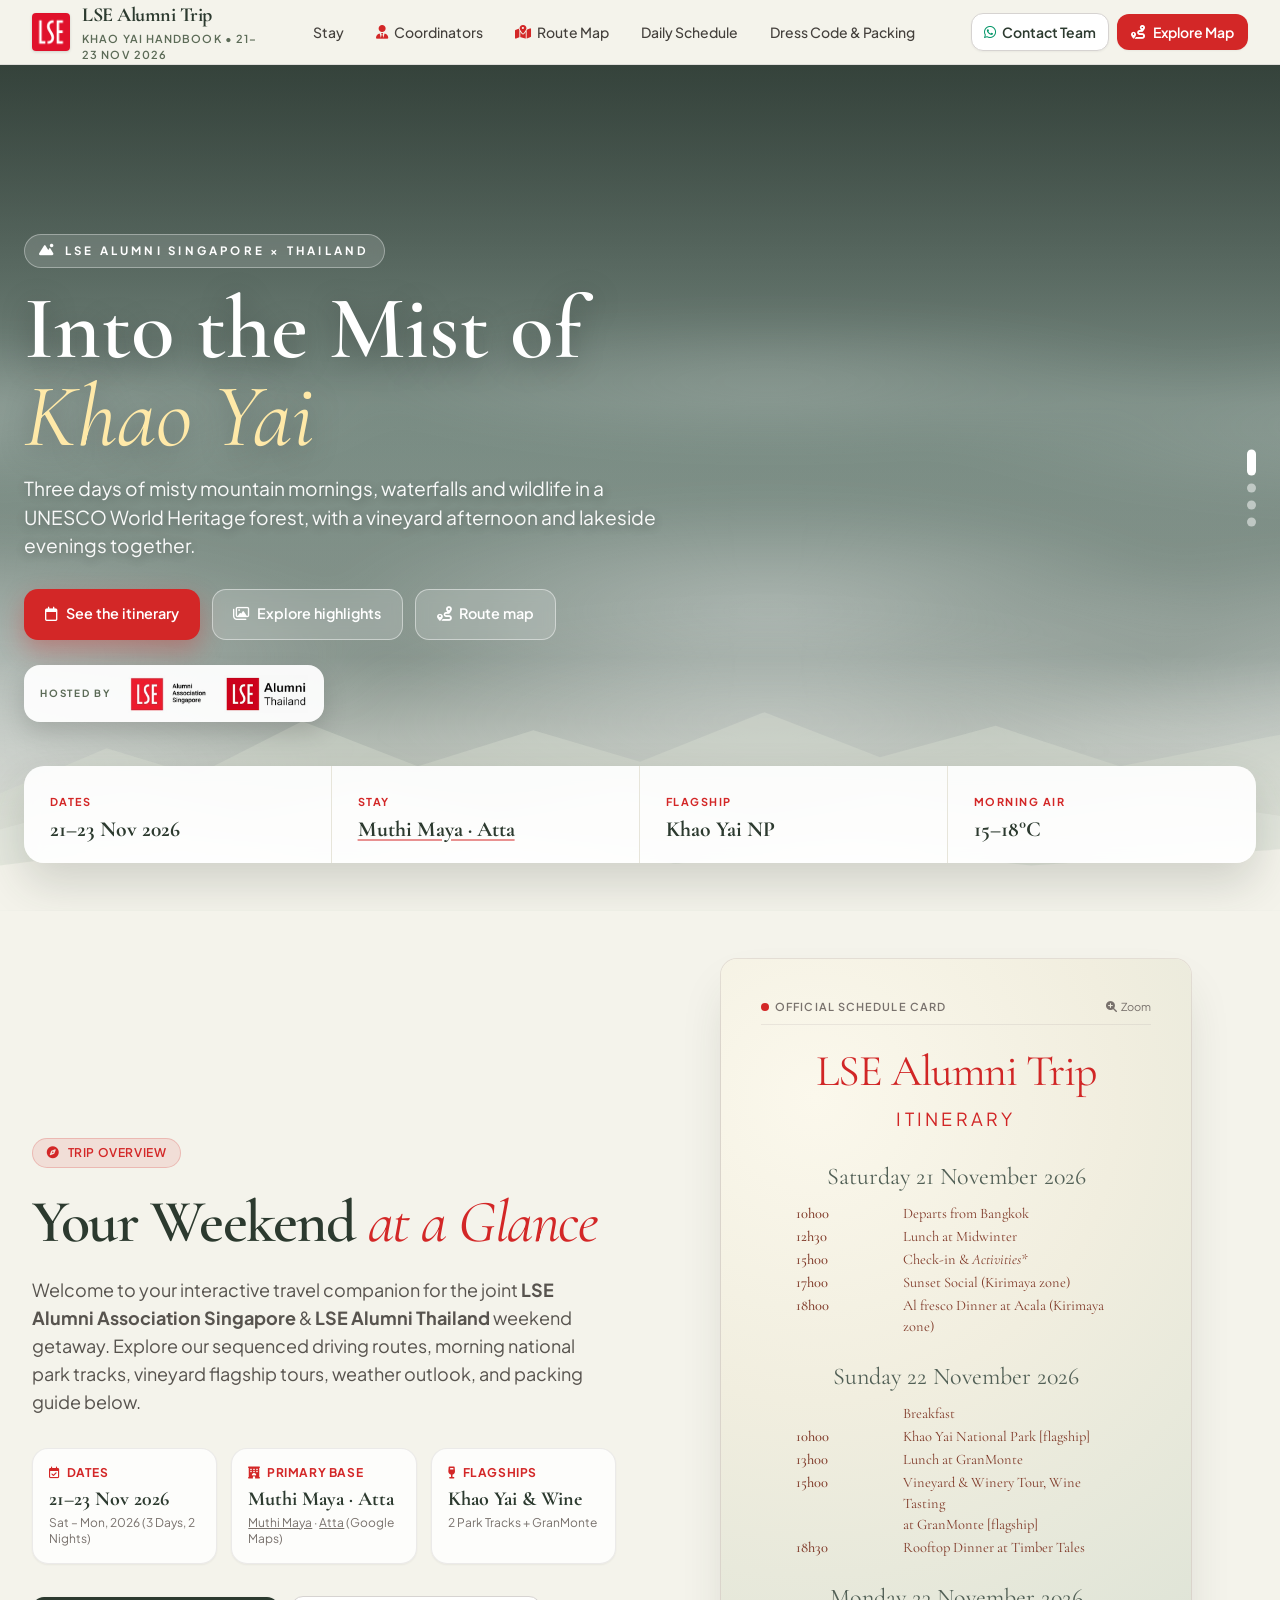
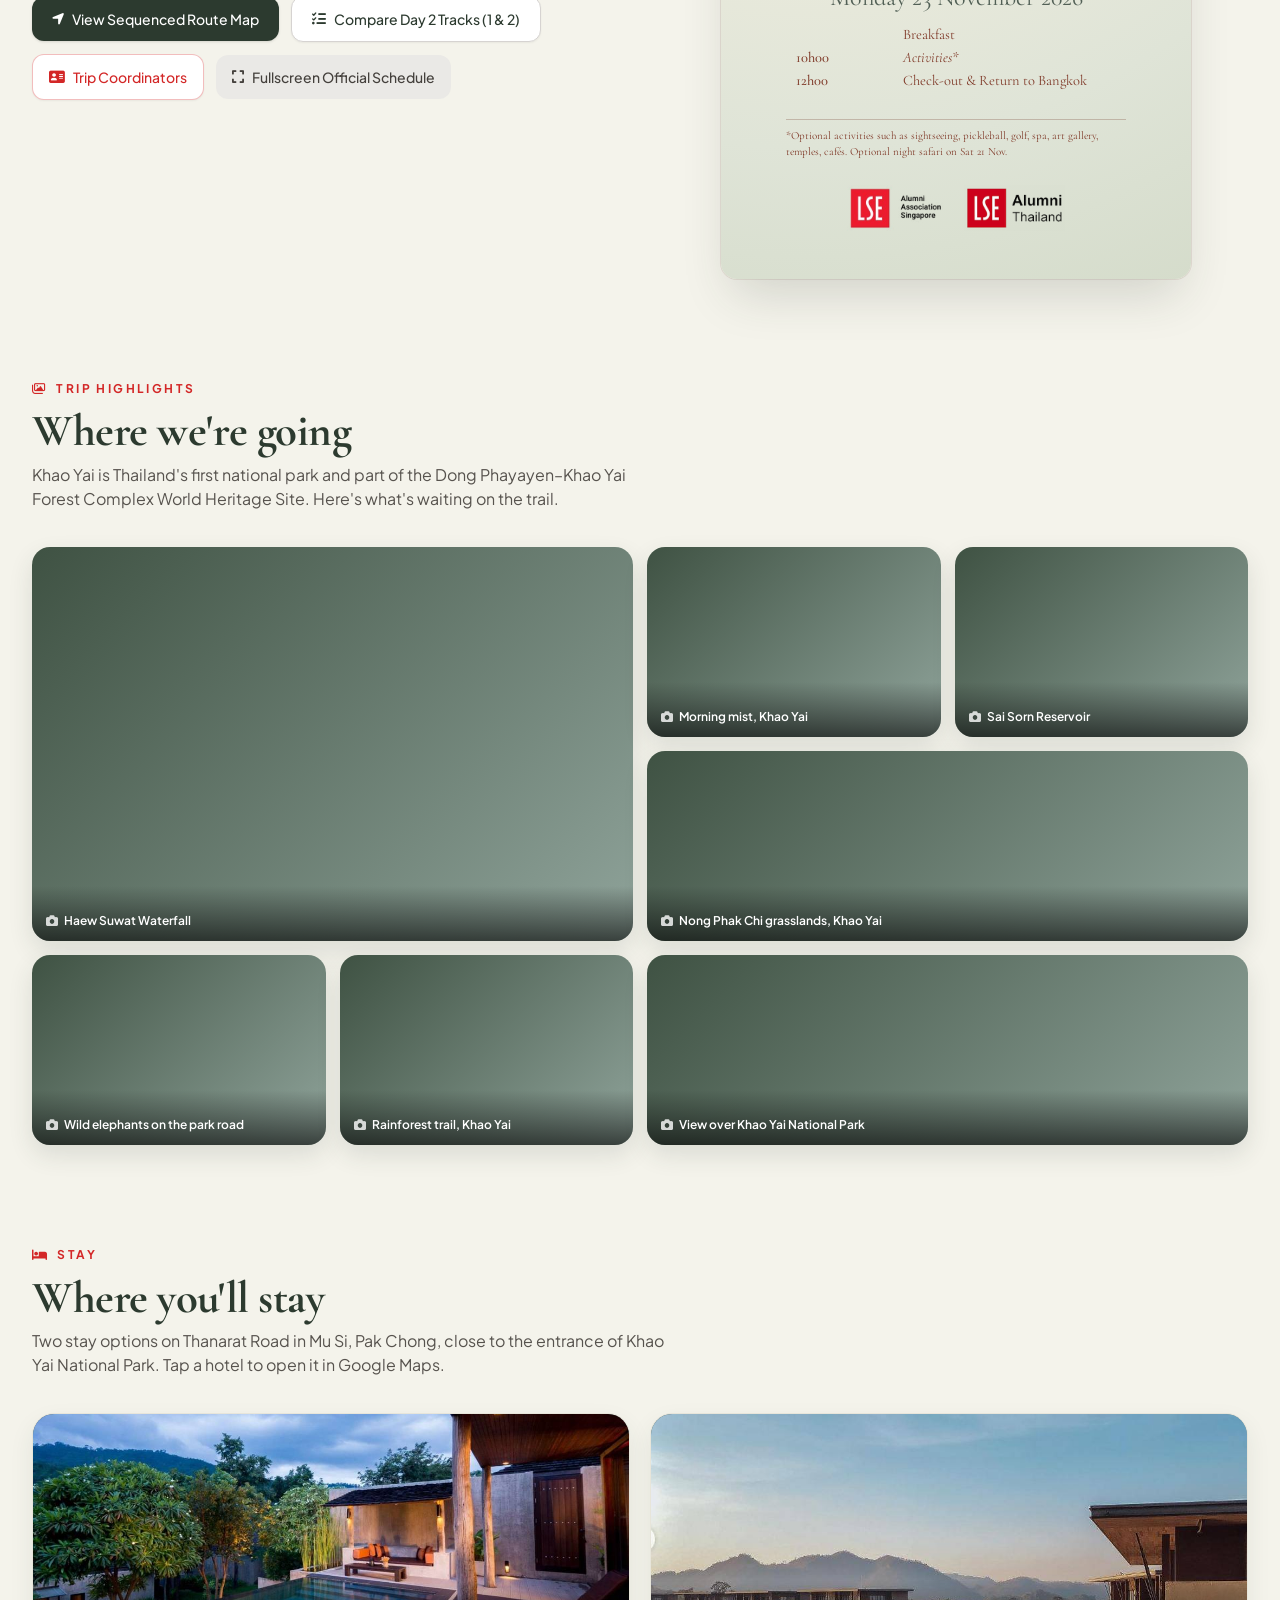
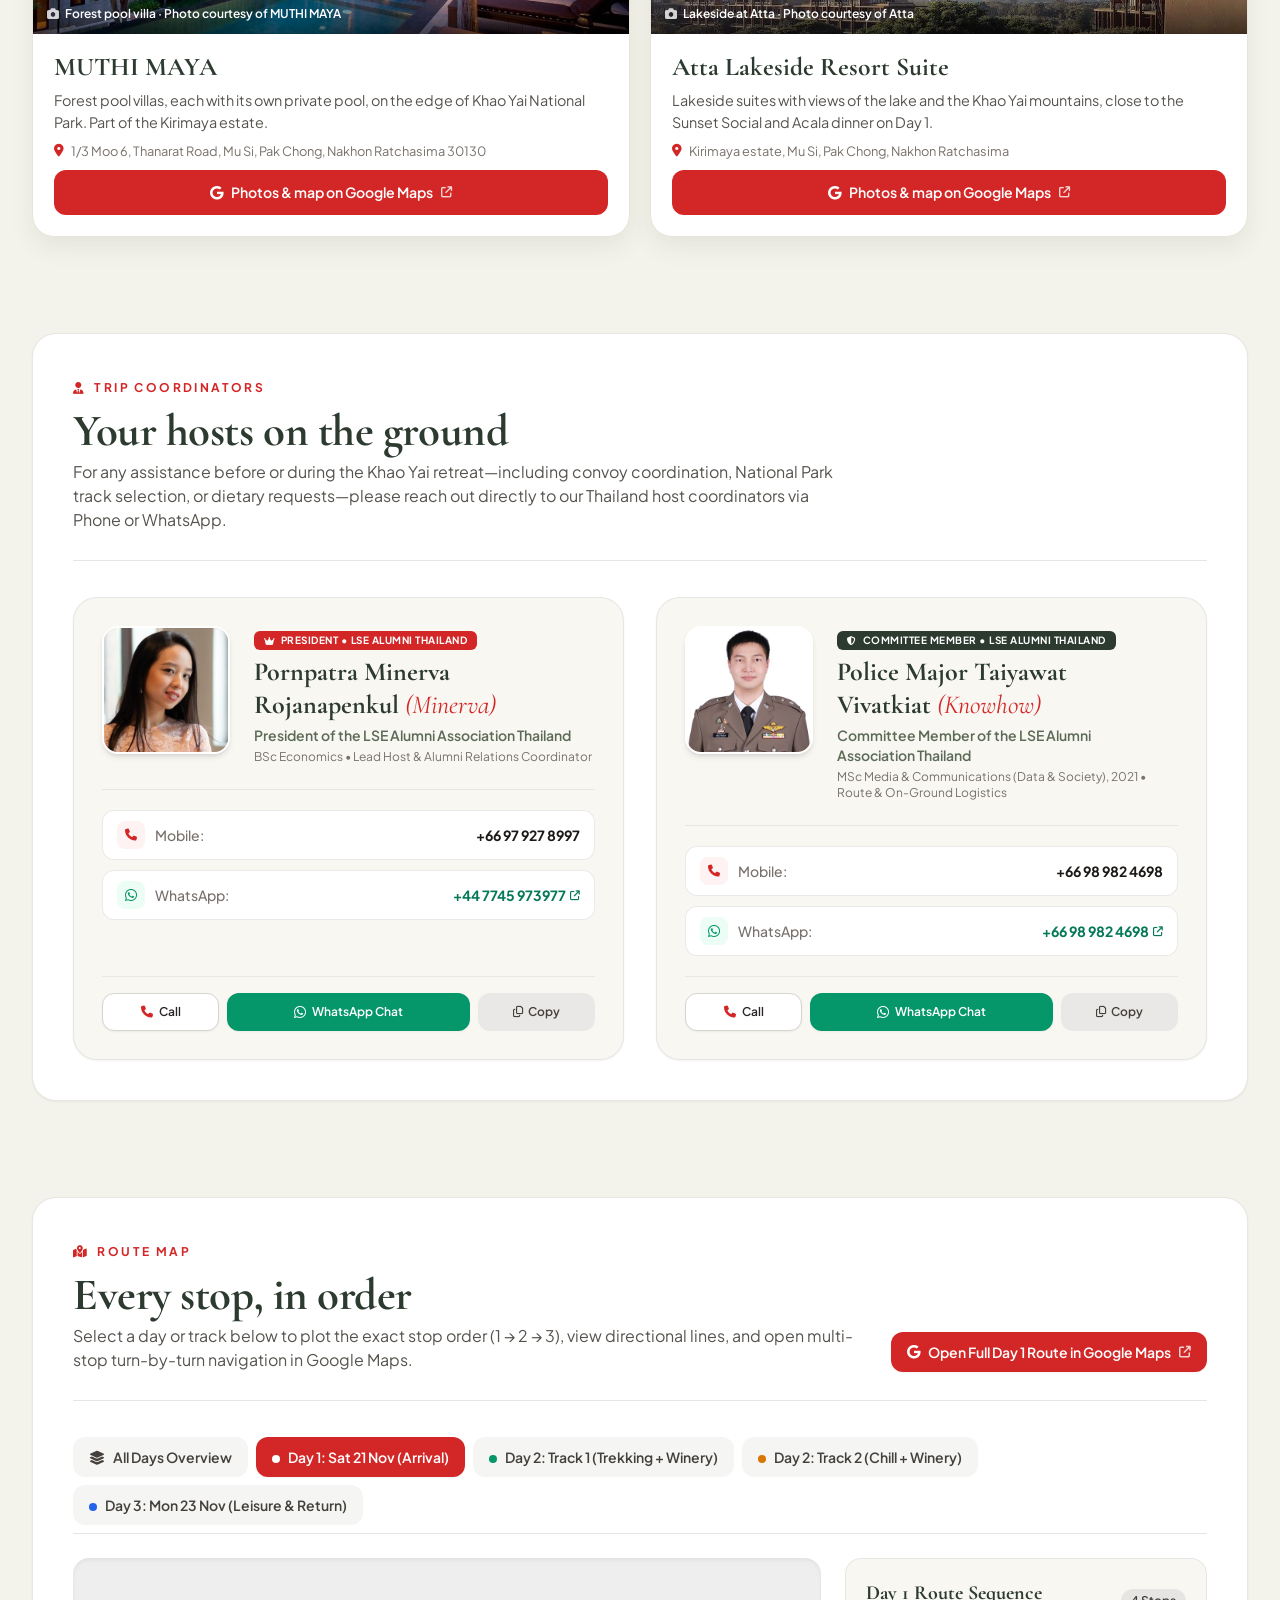
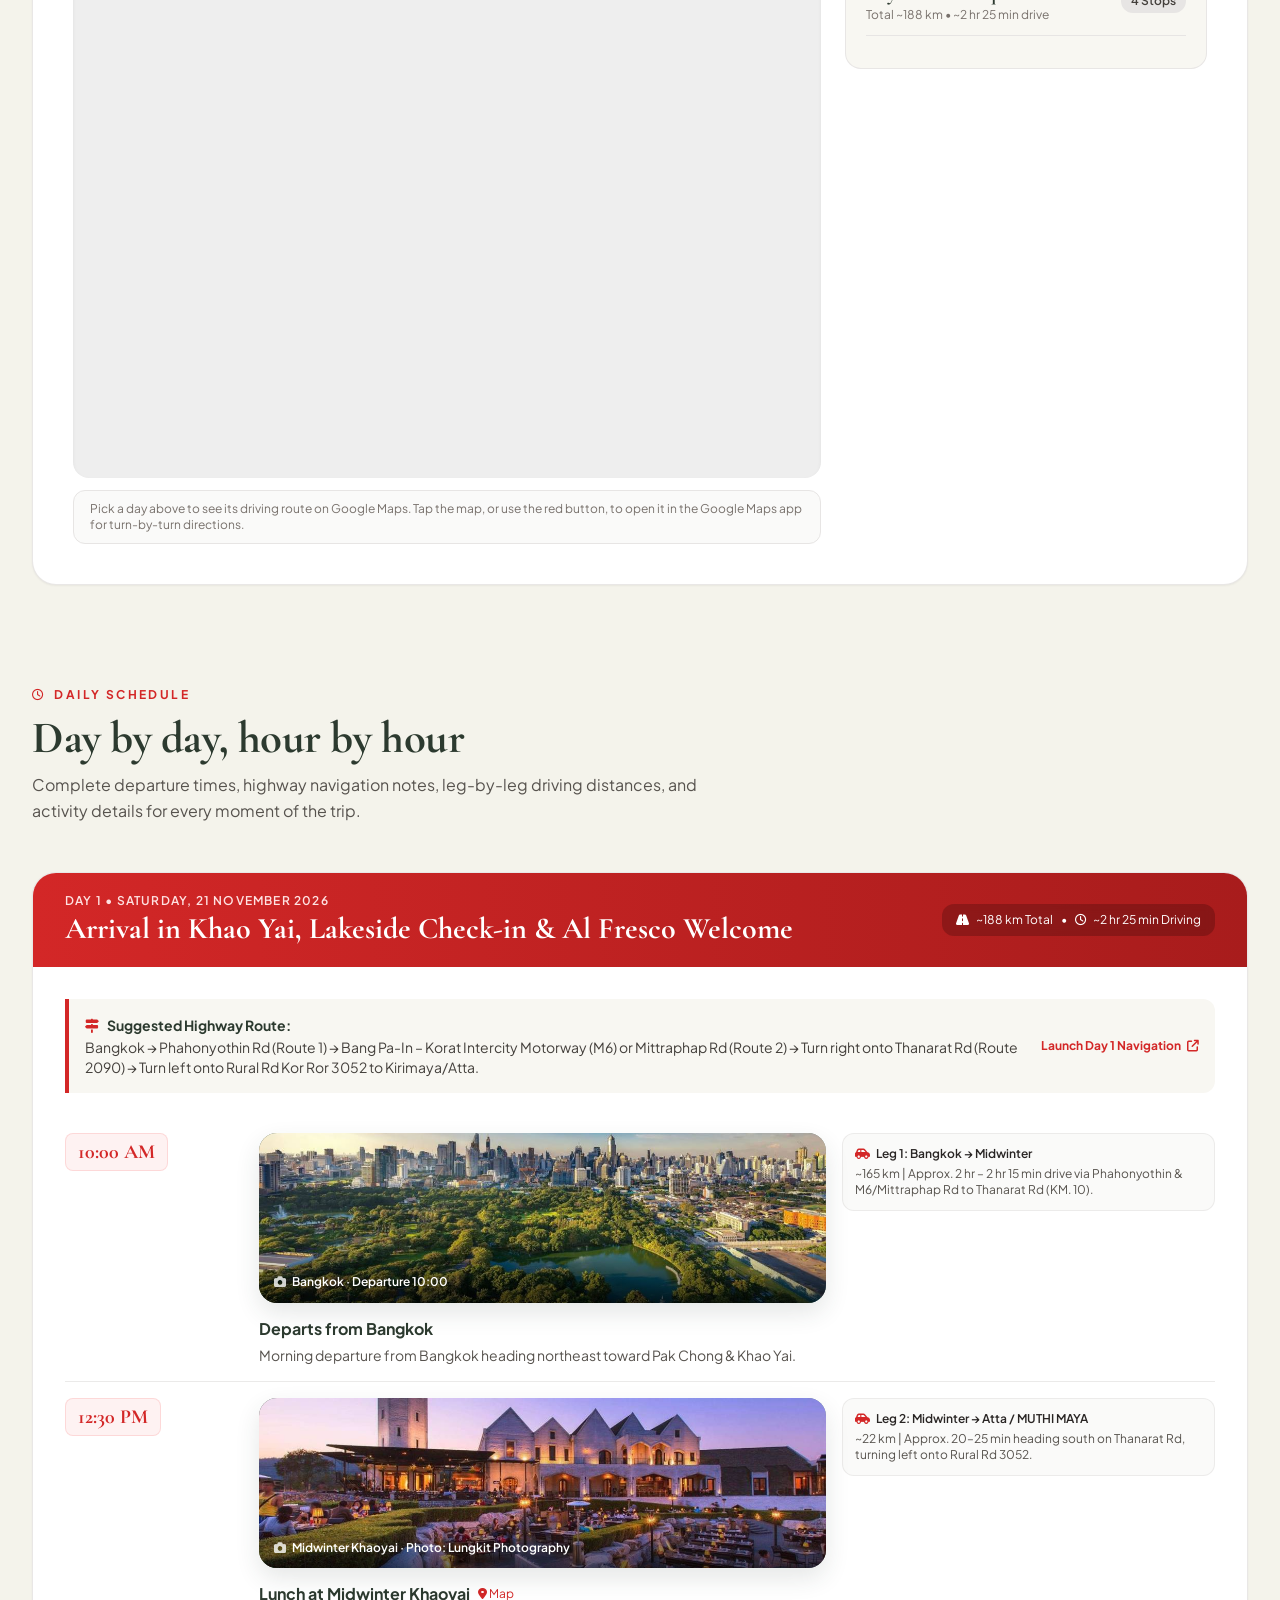
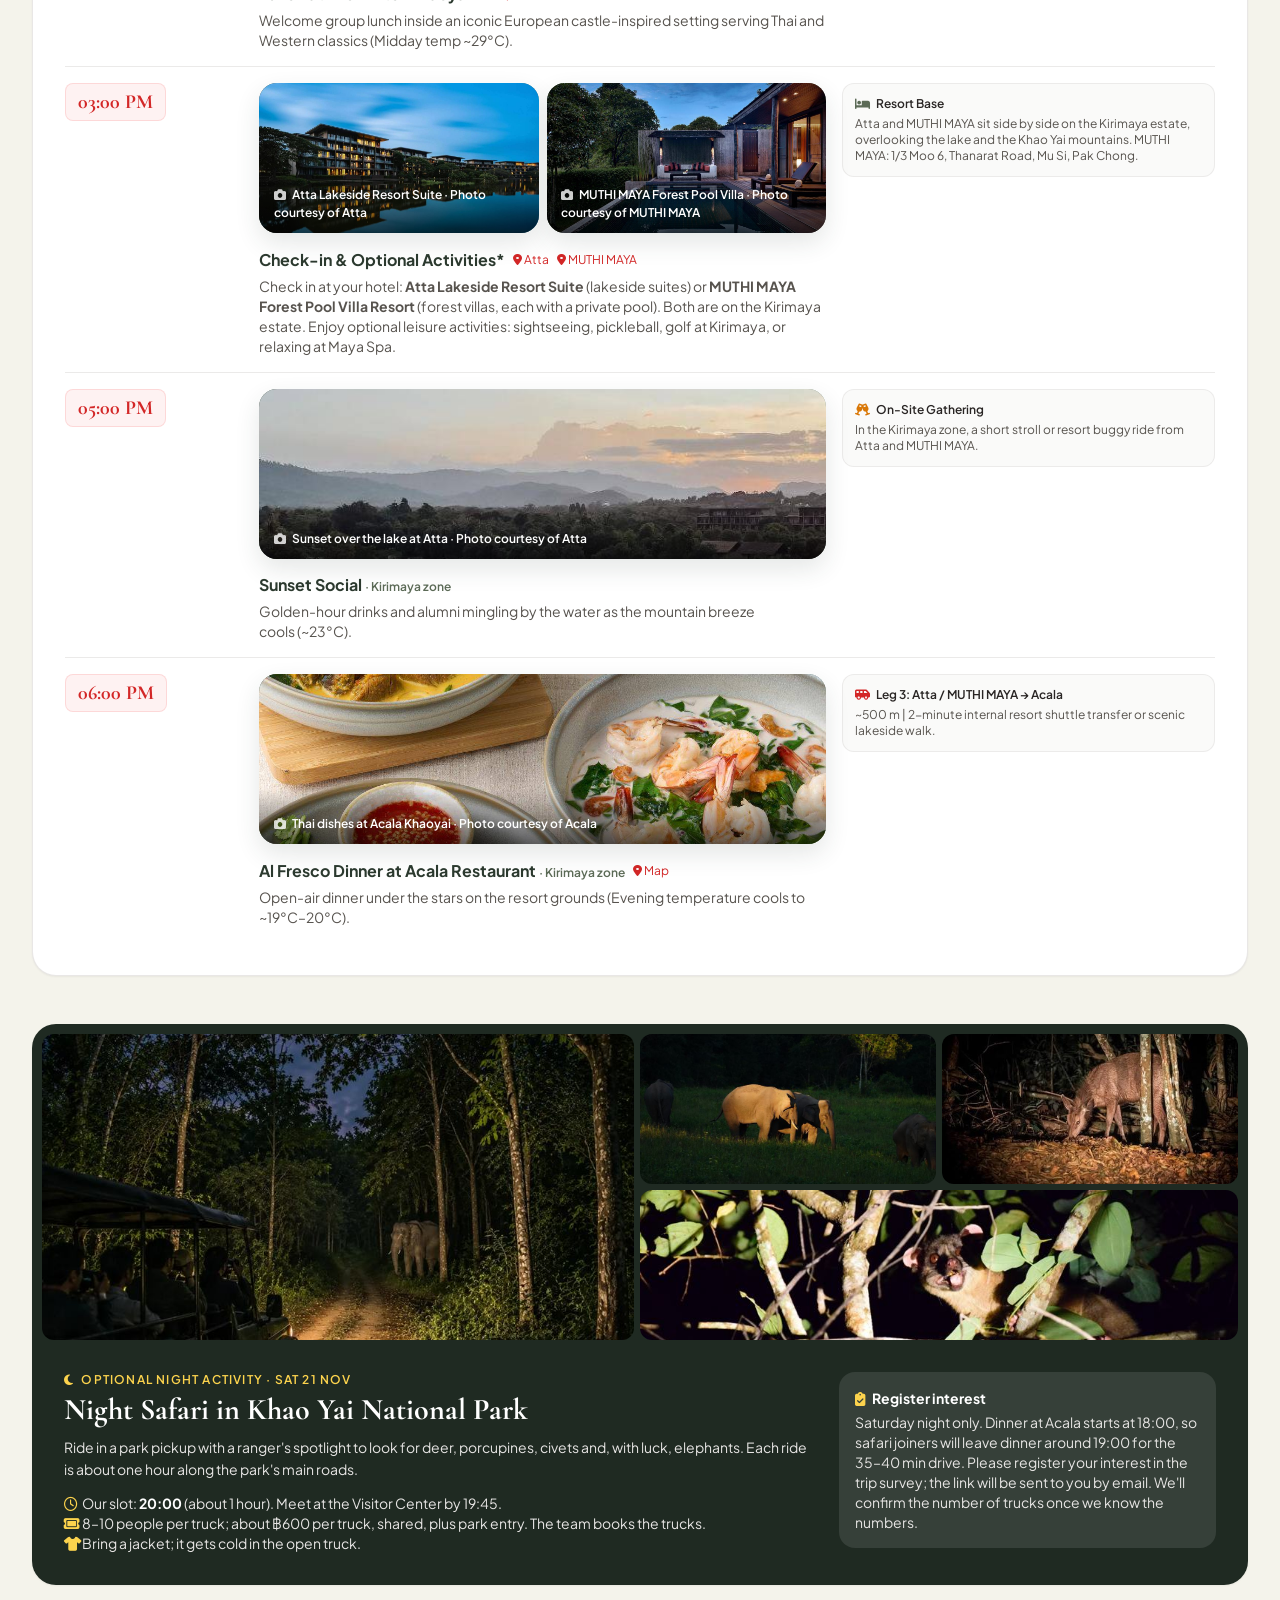
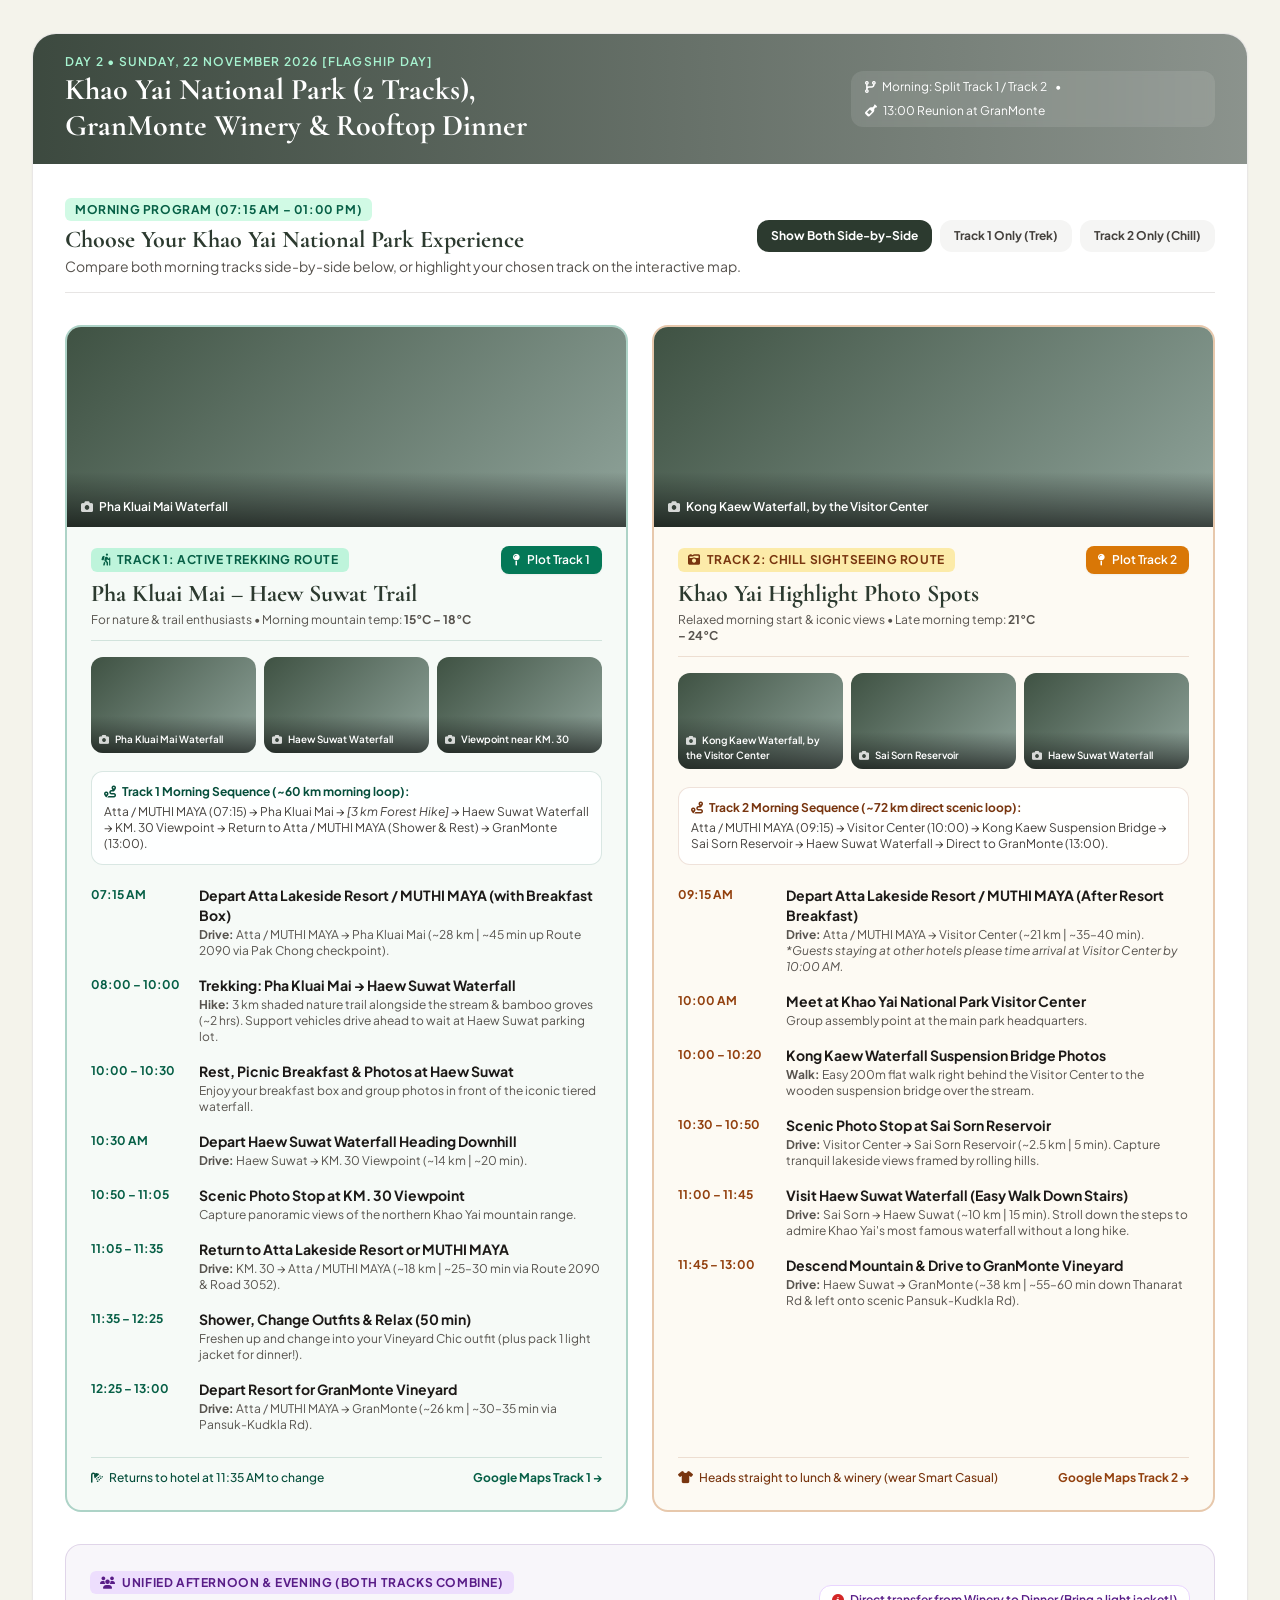
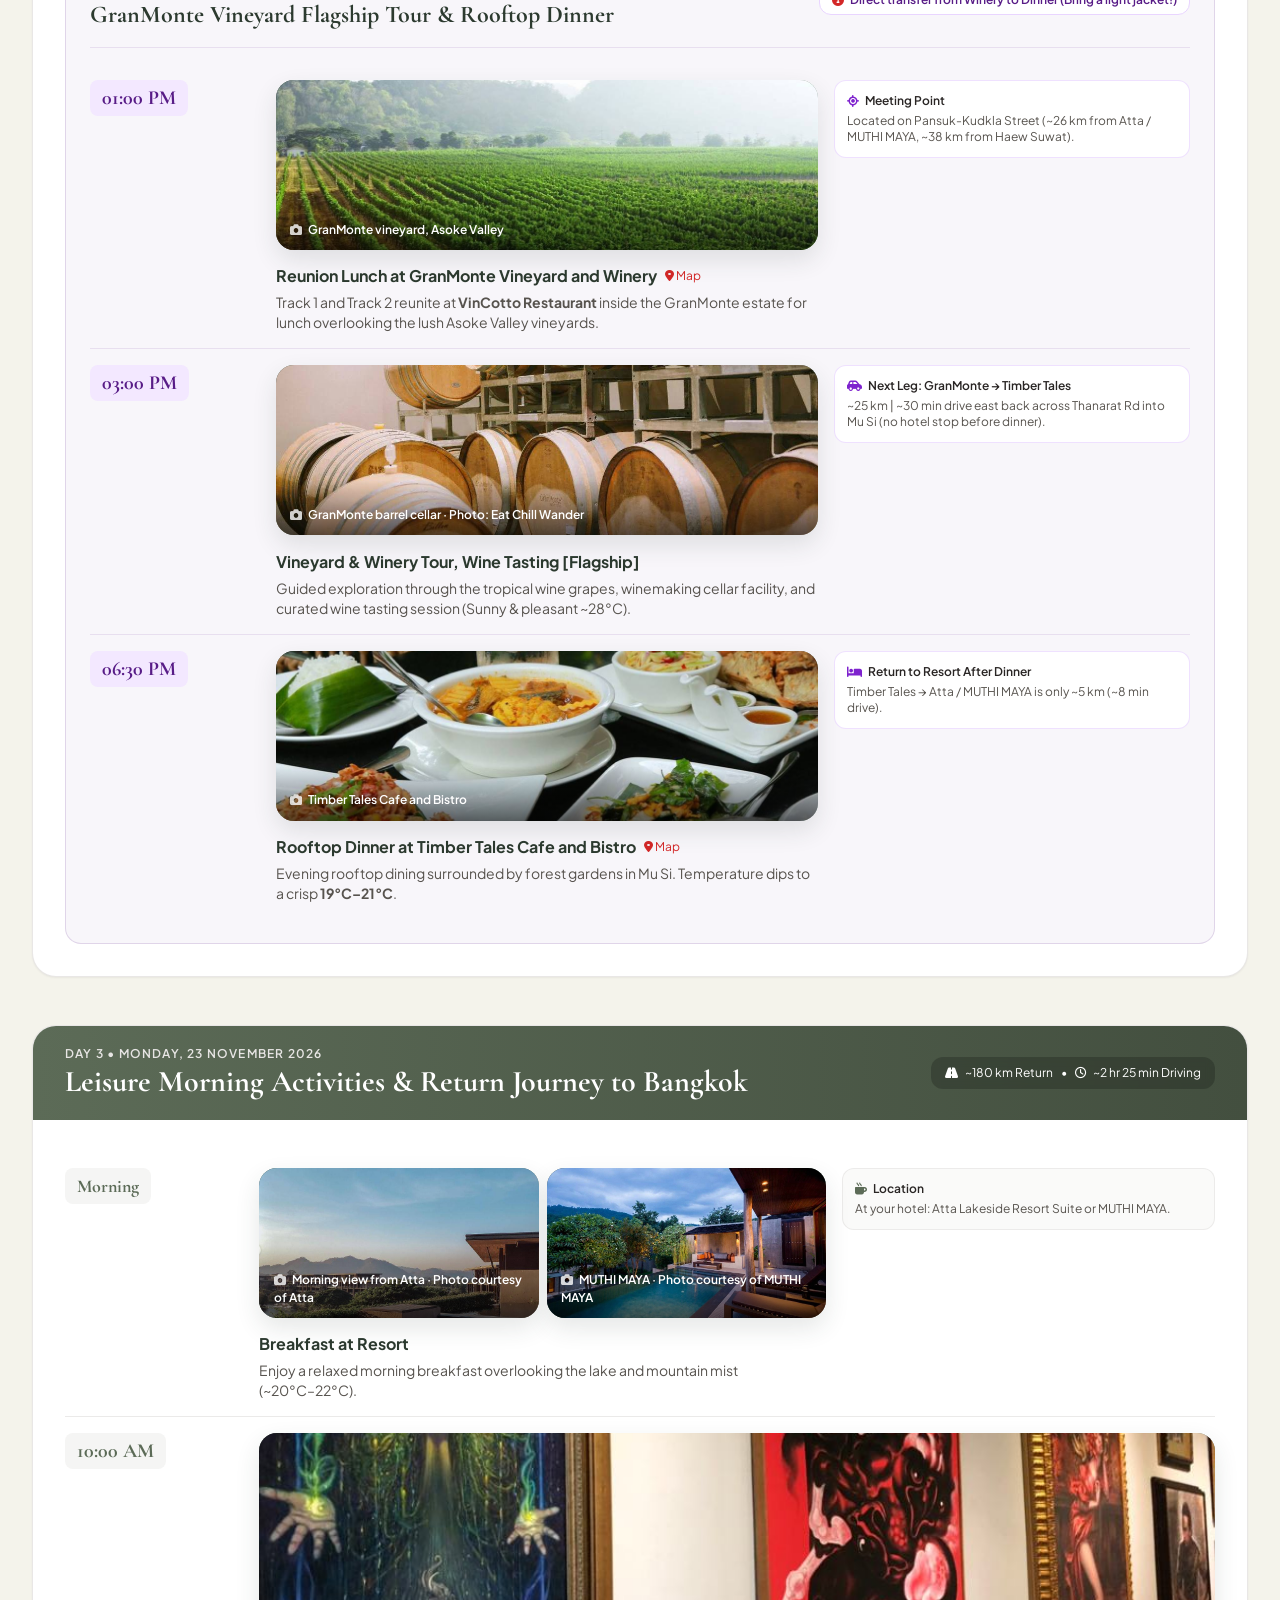
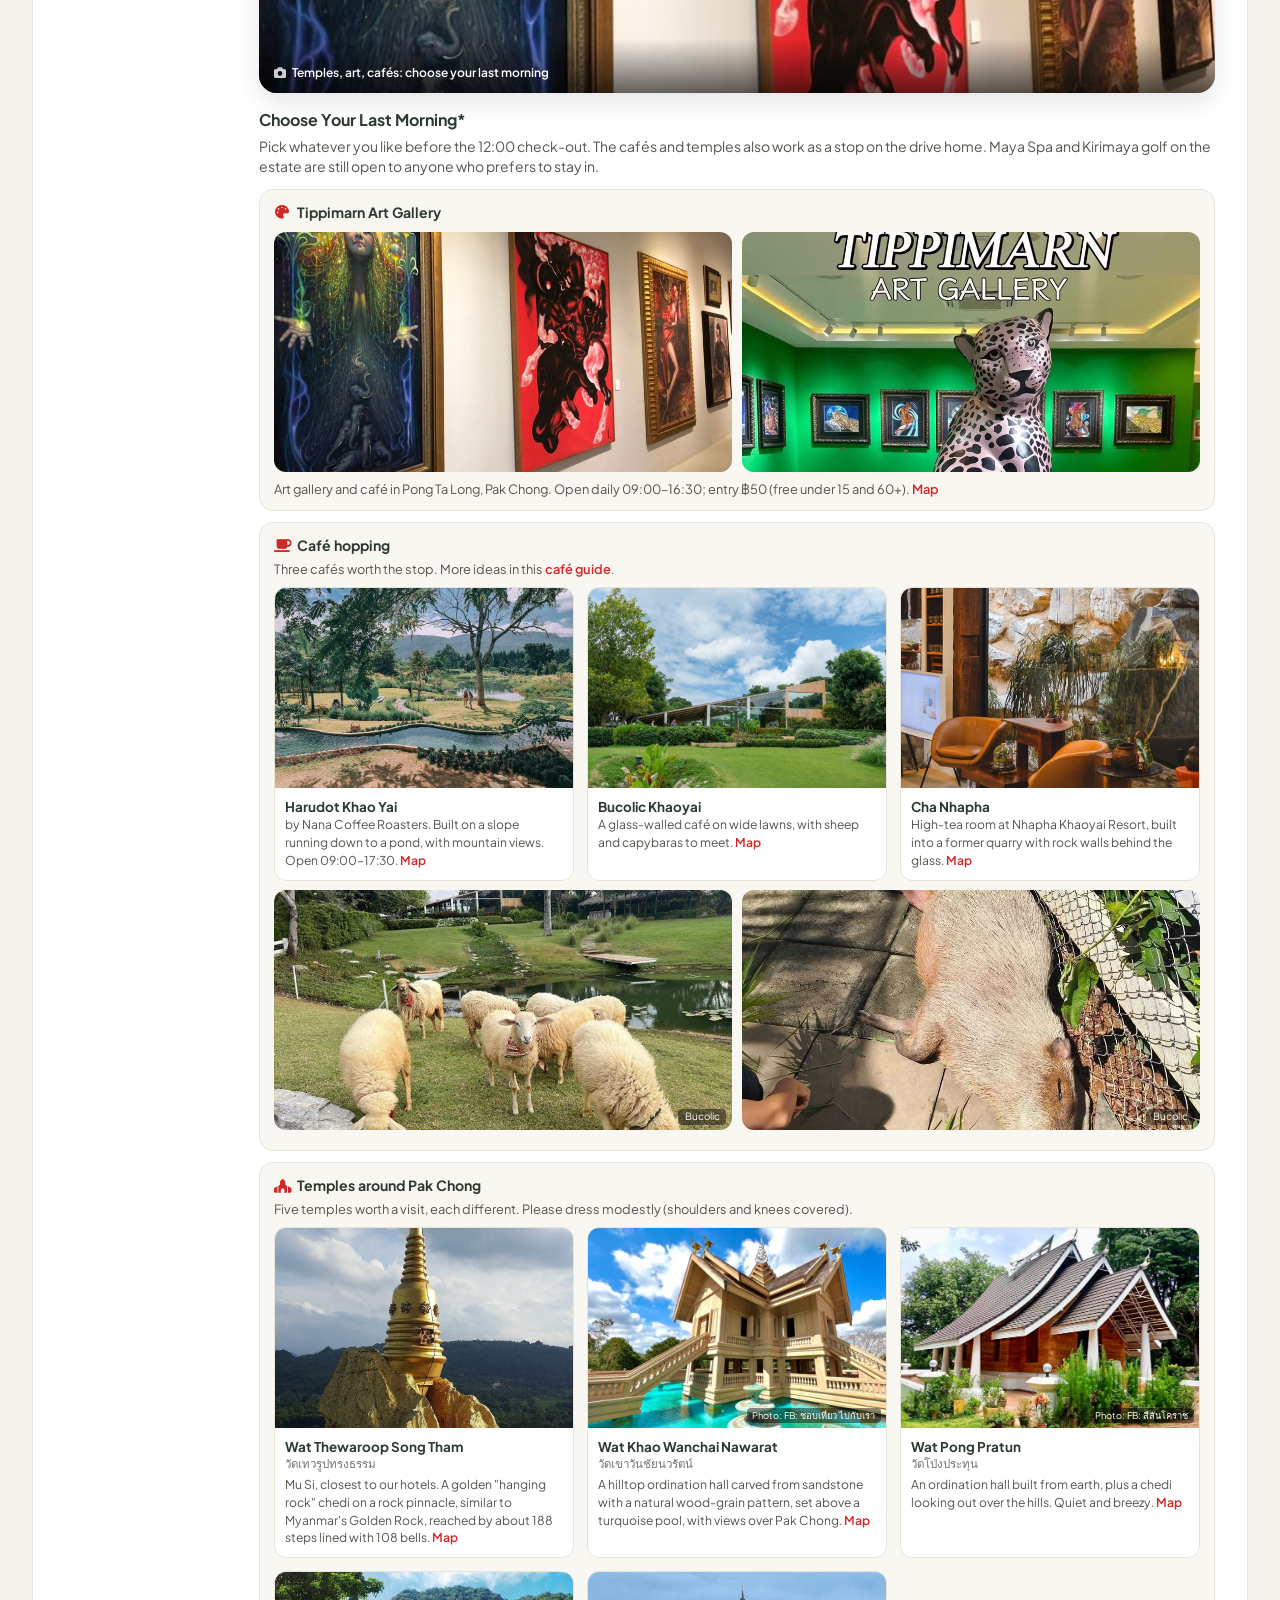
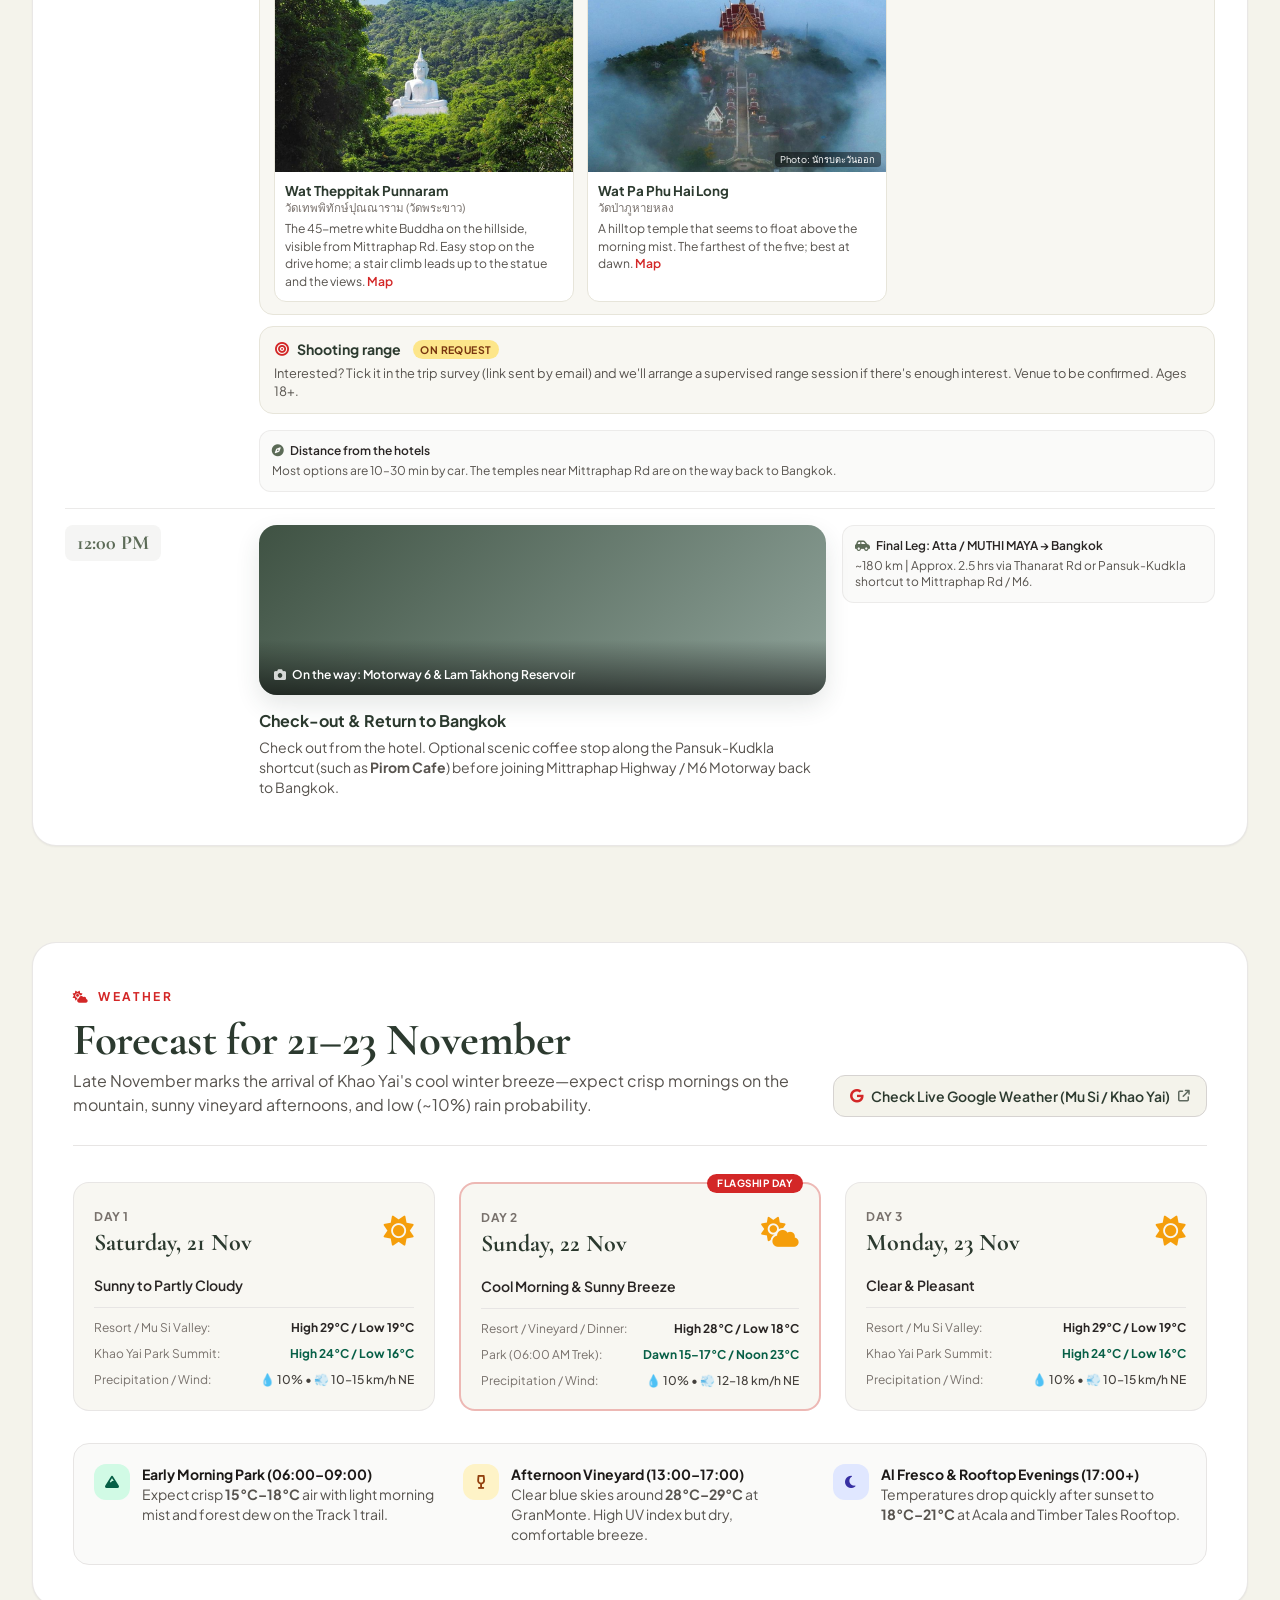
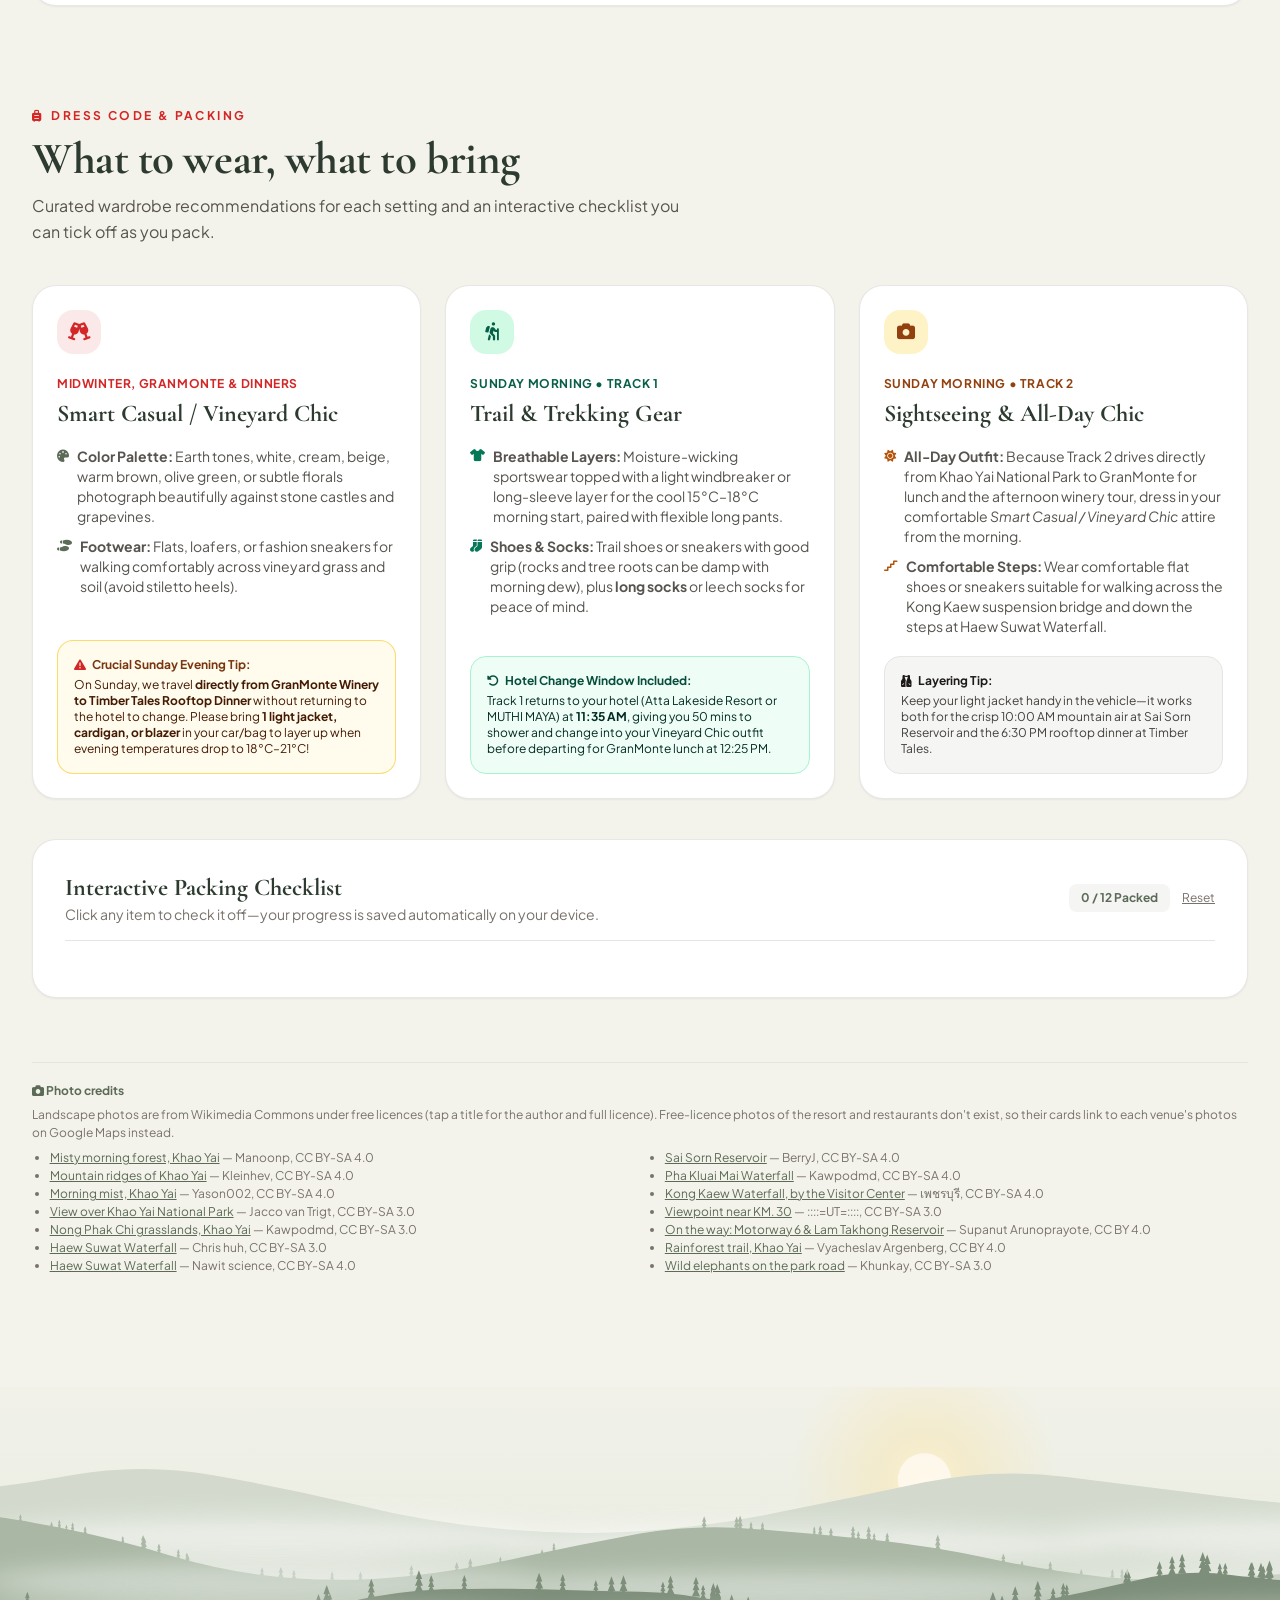
==== commit 4905d99d: "Khao Yai handbook: remove red survey box Co-Authored-By: Claude Opus 5.5 <noreply@anthropic.com> Cla" ====
--- a/khaoyai/index.html
+++ b/khaoyai/index.html
@@ -923,8 +923,8 @@
   #photo-credits{margin-top:4rem !important}
   @media (max-width:640px){.tv-glance-btns{display:grid;grid-template-columns:1fr;gap:.6rem}.tv-glance-btns>*{justify-content:center;text-align:center;width:100%}.tv-glance-btns>:first-child{grid-column:1/-1}}
 
-  .tvf{position:relative;margin-top:6rem;background:#2c3a2f;color:#e7e5e4;overflow:hidden}
-  .tvf-scene{position:relative;height:clamp(260px,32vw,460px)}
+  .tvf{position:relative;margin-top:4rem;background:#2c3a2f;color:#e7e5e4;overflow:hidden}
+  .tvf-scene{position:relative;height:clamp(230px,26vw,400px)}
   .tvf-svg{position:absolute;inset:0;width:100%;height:100%;display:block}
   .tvf-mist{animation:tvfDrift 60s linear infinite}
   .tvf-mist.m1{animation-duration:80s;animation-direction:reverse}
@@ -1030,27 +1030,6 @@
 
   <!-- Main Content Container -->
   <main id="top" class="max-w-7xl mx-auto px-4 sm:px-6 lg:px-8 py-8 sm:py-12 space-y-16">
-
-    <!-- ===== TRIP SURVEY BOX ===== -->
-    <section id="survey" class="scroll-mt-20">
-      <div class="tv-survey">
-        <div class="tv-survey-main">
-          <div class="tv-survey-k"><i class="fa-solid fa-clipboard-list"></i> Action needed · Trip survey</div>
-          <h2>Tell us your plans</h2>
-          <p>The survey link will be sent to you <strong style="color:#fff">by email</strong>. Please fill it in so we can book rooms, safari trucks and dinners for everyone.</p>
-          <ul>
-            <li><i class="fa-solid fa-hotel"></i> Your hotel &amp; room sharing</li>
-            <li><i class="fa-solid fa-plane"></i> Travel dates &amp; flights back to Singapore</li>
-            <li><i class="fa-solid fa-utensils"></i> Sunday dinner &amp; food requirements</li>
-            <li><i class="fa-solid fa-moon"></i> Night safari, Day 2 track &amp; last-morning options</li>
-          </ul>
-        </div>
-        <div class="tv-survey-cta">
-          <div class="tv-survey-btn is-soon"><i class="fa-solid fa-envelope"></i> Survey link will be sent by email</div>
-          <span class="tv-survey-note">Please check your inbox (and spam folder). Takes about 3 minutes; answers are seen only by the organisers.</span>
-        </div>
-      </div>
-    </section>
 
     <!-- ========================================== -->
     <!-- SECTION 1: HERO & OFFICIAL ITINERARY POSTER -->
@@ -2398,7 +2377,7 @@
 
   <!-- Footer -->
   <footer class="tvf">
-    <div class="tvf-scene"><svg class="tvf-svg" viewBox="0 0 1440 460" preserveAspectRatio="xMidYMax slice" aria-hidden="true"><defs><linearGradient id="tvfSky" x1="0" y1="0" x2="0" y2="1"><stop offset="0" stop-color="#f4f3eb"/><stop offset=".45" stop-color="#f3dccf"/><stop offset="1" stop-color="#e8c2ba"/></linearGradient><radialGradient id="tvfSun" cx=".5" cy=".5" r=".5"><stop offset="0" stop-color="#fff4d6" stop-opacity="1"/><stop offset=".35" stop-color="#fde68a" stop-opacity=".7"/><stop offset="1" stop-color="#fde68a" stop-opacity="0"/></radialGradient><filter id="tvfBlur" x="-20%" y="-50%" width="140%" height="200%"><feGaussianBlur stdDeviation="14"/></filter></defs><rect width="1440" height="460" fill="url(#tvfSky)"/><g class="tvf-sun"><circle cx="1040" cy="190" r="150" fill="url(#tvfSun)"/><circle cx="1040" cy="190" r="34" fill="#fff7e0" opacity=".9"/></g><g class="tvf-birds" fill="none" stroke="#5c6b57" stroke-width="2" stroke-linecap="round"><g class="tvf-bird b1"><path d="M0,0 q6,-6 12,0 q6,-6 12,0"/></g><g class="tvf-bird b2"><path d="M0,0 q5,-5 10,0 q5,-5 10,0"/></g><g class="tvf-bird b3"><path d="M0,0 q4,-4 8,0 q4,-4 8,0"/></g></g><g class="tvf-l tvf-l0" fill="#c9cfbf"><path d="M-20,460 L-20,196 Q0,196 80,182 Q160,168 240,182 Q320,196 400,215 Q480,235 560,242 Q640,250 720,245 Q800,240 880,223 Q960,207 1040,190 Q1120,174 1200,184 Q1280,194 1360,204 T1460,214 L1460,460 Z"/></g><g class="tvf-mist m0" filter="url(#tvfBlur)" fill="#ffffff" opacity="0.55"><ellipse cx="300" cy="255" rx="320" ry="22"/><ellipse cx="900" cy="263" rx="380" ry="20"/><ellipse cx="1500" cy="255" rx="320" ry="22"/><ellipse cx="2100" cy="263" rx="380" ry="20"/></g><g class="tvf-l tvf-l1" fill="#9fae9a"><path d="M-20,460 L-20,225 Q0,225 65,238 Q131,251 196,271 Q262,290 327,295 Q393,300 458,293 Q524,286 589,271 Q655,257 720,245 Q785,234 851,240 Q916,245 982,252 Q1047,259 1113,273 Q1178,287 1244,294 Q1309,300 1375,295 T1460,290 L1460,460 Z"/><path class="tvf-trees" d="M462.8,280.3 L464.9,286.1 L463.6,286.1 L465.4,290.7 L463.7,290.7 L466.0,295.5 L459.6,295.5 L461.8,290.7 L460.2,290.7 L462.0,286.1 L460.7,286.1 ZM95.8,236.6 L97.5,241.6 L96.4,241.6 L98.0,245.4 L96.6,245.4 L98.5,249.6 L93.0,249.6 L95.0,245.4 L93.5,245.4 L95.1,241.6 L94.0,241.6 ZM74.7,234.8 L76.1,238.7 L75.2,238.7 L76.5,241.8 L75.3,241.8 L76.8,245.1 L72.5,245.1 L74.0,241.8 L72.9,241.8 L74.2,238.7 L73.3,238.7 ZM623.1,255.3 L624.6,259.4 L623.7,259.4 L625.0,262.6 L623.8,262.6 L625.4,266.1 L620.9,266.1 L622.5,262.6 L621.3,262.6 L622.6,259.4 L621.6,259.4 ZM609.8,262.6 L611.3,266.8 L610.3,266.8 L611.7,270.1 L610.5,270.1 L612.1,273.6 L607.5,273.6 L609.1,270.1 L607.9,270.1 L609.3,266.8 L608.3,266.8 ZM315.9,282.5 L318.4,289.2 L316.8,289.2 L319.0,294.5 L317.0,294.5 L319.6,300.1 L312.2,300.1 L314.8,294.5 L312.9,294.5 L315.1,289.2 L313.5,289.2 ZM832.6,224.6 L835.0,231.3 L833.5,231.3 L835.7,236.7 L833.7,236.7 L836.3,242.4 L828.8,242.4 L831.5,236.7 L829.5,236.7 L831.7,231.3 L830.1,231.3 ZM58.0,231.5 L59.7,236.2 L58.6,236.2 L60.1,239.9 L58.8,239.9 L60.6,243.9 L55.4,243.9 L57.2,239.9 L55.9,239.9 L57.4,236.2 L56.3,236.2 ZM200.6,262.4 L202.3,267.1 L201.2,267.1 L202.8,270.9 L201.4,270.9 L203.2,274.9 L198.0,274.9 L199.8,270.9 L198.5,270.9 L200.0,267.1 L198.9,267.1 ZM1181.5,276.1 L1183.6,281.7 L1182.3,281.7 L1184.1,286.1 L1182.5,286.1 L1184.6,290.8 L1178.5,290.8 L1180.6,286.1 L1179.0,286.1 L1180.8,281.7 L1179.5,281.7 ZM922.8,235.5 L924.8,241.0 L923.5,241.0 L925.3,245.3 L923.7,245.3 L925.8,249.9 L919.8,249.9 L921.9,245.3 L920.3,245.3 L922.1,241.0 L920.8,241.0 ZM81.7,232.2 L83.3,236.6 L82.3,236.6 L83.7,240.1 L82.4,240.1 L84.1,243.9 L79.2,243.9 L80.9,240.1 L79.7,240.1 L81.1,236.6 L80.1,236.6 ZM983.4,244.1 L985.1,248.9 L984.0,248.9 L985.5,252.6 L984.2,252.6 L986.0,256.6 L980.8,256.6 L982.6,252.6 L981.2,252.6 L982.8,248.9 L981.7,248.9 ZM844.9,231.4 L846.6,236.1 L845.5,236.1 L847.1,239.8 L845.7,239.8 L847.5,243.7 L842.3,243.7 L844.1,239.8 L842.8,239.8 L844.3,236.1 L843.2,236.1 ZM1149.8,275.4 L1151.4,280.0 L1150.4,280.0 L1151.9,283.5 L1150.5,283.5 L1152.3,287.4 L1147.3,287.4 L1149.0,283.5 L1147.7,283.5 L1149.2,280.0 L1148.1,280.0 ZM828.7,225.8 L831.0,232.3 L829.5,232.3 L831.6,237.4 L829.7,237.4 L832.2,242.8 L825.1,242.8 L827.6,237.4 L825.7,237.4 L827.8,232.3 L826.3,232.3 ZM1055.0,246.4 L1057.5,253.1 L1055.9,253.1 L1058.1,258.5 L1056.1,258.5 L1058.7,264.2 L1051.2,264.2 L1053.9,258.5 L1051.9,258.5 L1054.1,253.1 L1052.5,253.1 ZM162.4,249.3 L164.6,255.4 L163.2,255.4 L165.2,260.2 L163.4,260.2 L165.7,265.3 L159.0,265.3 L161.4,260.2 L159.6,260.2 L161.6,255.4 L160.2,255.4 ZM211.9,270.1 L213.3,274.1 L212.4,274.1 L213.7,277.1 L212.5,277.1 L214.1,280.4 L209.7,280.4 L211.3,277.1 L210.1,277.1 L211.4,274.1 L210.5,274.1 ZM965.6,242.2 L967.6,247.7 L966.3,247.7 L968.1,252.1 L966.5,252.1 L968.7,256.8 L962.5,256.8 L964.7,252.1 L963.1,252.1 L964.9,247.7 L963.6,247.7 ZM1268.2,284.4 L1270.4,290.3 L1269.0,290.3 L1270.9,295.0 L1269.2,295.0 L1271.5,299.9 L1264.9,299.9 L1267.2,295.0 L1265.5,295.0 L1267.4,290.3 L1266.0,290.3 ZM857.8,231.9 L859.7,237.1 L858.5,237.1 L860.1,241.2 L858.6,241.2 L860.6,245.6 L854.9,245.6 L856.9,241.2 L855.4,241.2 L857.1,237.1 L855.9,237.1 ZM1216.4,284.9 L1218.3,290.2 L1217.0,290.2 L1218.7,294.3 L1217.2,294.3 L1219.2,298.7 L1213.5,298.7 L1215.5,294.3 L1214.0,294.3 L1215.7,290.2 L1214.4,290.2 ZM959.7,236.3 L961.8,242.2 L960.4,242.2 L962.4,246.9 L960.6,246.9 L962.9,251.9 L956.4,251.9 L958.7,246.9 L957.0,246.9 L958.9,242.2 L957.5,242.2 ZM934.8,238.3 L937.1,244.6 L935.6,244.6 L937.7,249.6 L935.8,249.6 L938.3,254.9 L931.3,254.9 L933.8,249.6 L931.9,249.6 L934.0,244.6 L932.5,244.6 ZM405.5,287.6 L407.6,293.5 L406.3,293.5 L408.2,298.1 L406.5,298.1 L408.7,303.0 L402.3,303.0 L404.6,298.1 L402.9,298.1 L404.7,293.5 L403.4,293.5 ZM22.9,223.0 L24.5,227.4 L23.5,227.4 L24.9,230.8 L23.6,230.8 L25.3,234.4 L20.6,234.4 L22.2,230.8 L21.0,230.8 L22.4,227.4 L21.4,227.4 ZM161.0,246.6 L163.2,252.7 L161.8,252.7 L163.8,257.6 L162.0,257.6 L164.4,262.7 L157.6,262.7 L160.0,257.6 L158.2,257.6 L160.2,252.7 L158.7,252.7 ZM178.8,256.1 L180.7,261.0 L179.5,261.0 L181.1,265.0 L179.7,265.0 L181.6,269.2 L176.1,269.2 L178.0,265.0 L176.6,265.0 L178.2,261.0 L177.0,261.0 ZM1262.3,284.4 L1264.2,289.5 L1263.0,289.5 L1264.6,293.6 L1263.1,293.6 L1265.1,298.0 L1259.4,298.0 L1261.4,293.6 L1259.9,293.6 L1261.6,289.5 L1260.4,289.5 ZM792.2,225.4 L794.5,231.7 L793.0,231.7 L795.0,236.6 L793.2,236.6 L795.7,241.9 L788.7,241.9 L791.2,236.6 L789.3,236.6 L791.4,231.7 L789.9,231.7 ZM1251.4,284.8 L1253.3,289.8 L1252.1,289.8 L1253.7,293.8 L1252.2,293.8 L1254.2,298.1 L1248.6,298.1 L1250.6,293.8 L1249.1,293.8 L1250.8,289.8 L1249.6,289.8 ZM513.8,276.9 L516.3,283.6 L514.7,283.6 L516.9,288.9 L514.9,288.9 L517.5,294.6 L510.1,294.6 L512.7,288.9 L510.7,288.9 L512.9,283.6 L511.4,283.6 ZM210.3,266.3 L212.0,270.8 L210.9,270.8 L212.4,274.3 L211.1,274.3 L212.8,278.1 L207.9,278.1 L209.6,274.3 L208.3,274.3 L209.8,270.8 L208.7,270.8 ZM330.7,285.6 L332.7,291.2 L331.4,291.2 L333.2,295.6 L331.6,295.6 L333.8,300.3 L327.6,300.3 L329.8,295.6 L328.1,295.6 L329.9,291.2 L328.6,291.2 ZM373.6,287.3 L375.5,292.3 L374.3,292.3 L375.9,296.3 L374.4,296.3 L376.4,300.6 L370.8,300.6 L372.8,296.3 L371.3,296.3 L372.9,292.3 L371.8,292.3 ZM529.1,272.8 L531.5,279.5 L530.0,279.5 L532.2,284.7 L530.2,284.7 L532.8,290.4 L525.4,290.4 L528.0,284.7 L526.1,284.7 L528.2,279.5 L526.7,279.5 ZM998.1,243.8 L1000.2,249.4 L998.9,249.4 L1000.7,253.9 L999.1,253.9 L1001.3,258.7 L995.0,258.7 L997.2,253.9 L995.5,253.9 L997.4,249.4 L996.1,249.4 ZM977.3,236.5 L979.6,243.1 L978.1,243.1 L980.2,248.2 L978.3,248.2 L980.9,253.7 L973.6,253.7 L976.2,248.2 L974.3,248.2 L976.4,243.1 L974.9,243.1 ZM1128.8,267.4 L1131.0,273.7 L1129.6,273.7 L1131.6,278.6 L1129.8,278.6 L1132.2,283.8 L1125.3,283.8 L1127.7,278.6 L1125.9,278.6 L1127.9,273.7 L1126.5,273.7 ZM562.9,270.9 L564.4,275.0 L563.4,275.0 L564.7,278.3 L563.5,278.3 L565.1,281.7 L560.6,281.7 L562.2,278.3 L561.0,278.3 L562.3,275.0 L561.4,275.0 ZM916.1,236.8 L917.5,240.8 L916.6,240.8 L917.9,243.9 L916.7,243.9 L918.3,247.3 L913.8,247.3 L915.4,243.9 L914.2,243.9 L915.5,240.8 L914.6,240.8 ZM294.8,283.0 L296.6,287.9 L295.4,287.9 L297.0,291.7 L295.6,291.7 L297.5,295.7 L292.1,295.7 L294.0,291.7 L292.6,291.7 L294.2,287.9 L293.0,287.9 ZM66.8,229.3 L68.3,233.5 L67.3,233.5 L68.7,236.9 L67.5,236.9 L69.1,240.5 L64.4,240.5 L66.1,236.9 L64.8,236.9 L66.2,233.5 L65.2,233.5 ZM138.1,247.6 L139.6,251.5 L138.6,251.5 L139.9,254.5 L138.8,254.5 L140.3,257.8 L136.0,257.8 L137.5,254.5 L136.4,254.5 L137.6,251.5 L136.7,251.5 Z"/></g><g class="tvf-mist m1" filter="url(#tvfBlur)" fill="#ffffff" opacity="0.45"><ellipse cx="300" cy="305" rx="320" ry="22"/><ellipse cx="900" cy="313" rx="380" ry="20"/><ellipse cx="1500" cy="305" rx="320" ry="22"/><ellipse cx="2100" cy="313" rx="380" ry="20"/></g><g class="tvf-l tvf-l2" fill="#71856f"><path d="M-20,460 L-20,317 Q0,317 55,327 Q111,336 166,340 Q222,345 277,338 Q332,332 388,319 Q443,306 498,304 Q554,303 609,304 Q665,306 720,307 Q775,308 831,323 Q886,338 942,341 Q997,345 1052,337 Q1108,329 1163,319 Q1218,308 1274,295 Q1329,281 1385,288 T1460,294 L1460,460 Z"/><path class="tvf-trees" d="M1266.5,284.6 L1269.0,291.3 L1267.4,291.3 L1269.6,296.7 L1267.6,296.7 L1270.3,302.4 L1262.8,302.4 L1265.4,296.7 L1263.4,296.7 L1265.6,291.3 L1264.1,291.3 ZM358.3,309.4 L361.1,317.2 L359.3,317.2 L361.8,323.3 L359.6,323.3 L362.6,329.8 L354.0,329.8 L357.0,323.3 L354.8,323.3 L357.3,317.2 L355.5,317.2 ZM169.3,319.9 L173.2,330.5 L170.7,330.5 L174.2,338.9 L171.1,338.9 L175.2,347.8 L163.5,347.8 L167.6,338.9 L164.5,338.9 L168.0,330.5 L165.5,330.5 ZM670.3,293.7 L672.7,300.2 L671.2,300.2 L673.3,305.3 L671.4,305.3 L673.9,310.7 L666.8,310.7 L669.3,305.3 L667.4,305.3 L669.5,300.2 L668.0,300.2 ZM139.2,323.2 L141.8,330.5 L140.1,330.5 L142.5,336.3 L140.4,336.3 L143.2,342.4 L135.2,342.4 L138.0,336.3 L135.9,336.3 L138.2,330.5 L136.5,330.5 ZM1200.1,298.5 L1202.4,304.6 L1200.9,304.6 L1202.9,309.5 L1201.1,309.5 L1203.5,314.7 L1196.7,314.7 L1199.1,309.5 L1197.3,309.5 L1199.3,304.6 L1197.9,304.6 ZM1378.4,274.4 L1380.9,281.1 L1379.3,281.1 L1381.5,286.5 L1379.5,286.5 L1382.2,292.1 L1374.7,292.1 L1377.3,286.5 L1375.4,286.5 L1377.6,281.1 L1376.0,281.1 ZM783.0,290.1 L786.1,298.5 L784.1,298.5 L786.9,305.2 L784.4,305.2 L787.7,312.4 L778.3,312.4 L781.6,305.2 L779.2,305.2 L781.9,298.5 L779.9,298.5 ZM1418.6,274.3 L1422.0,283.6 L1419.8,283.6 L1422.8,290.9 L1420.1,290.9 L1423.7,298.7 L1413.5,298.7 L1417.1,290.9 L1414.4,290.9 L1417.4,283.6 L1415.2,283.6 ZM371.2,308.9 L373.7,315.7 L372.1,315.7 L374.3,321.1 L372.3,321.1 L375.0,326.9 L367.4,326.9 L370.1,321.1 L368.1,321.1 L370.3,315.7 L368.7,315.7 ZM1117.0,306.9 L1120.5,316.6 L1118.3,316.6 L1121.4,324.2 L1118.6,324.2 L1122.4,332.3 L1111.7,332.3 L1115.5,324.2 L1112.6,324.2 L1115.8,316.6 L1113.5,316.6 ZM471.3,282.7 L474.9,292.5 L472.6,292.5 L475.8,300.2 L472.9,300.2 L476.7,308.4 L465.9,308.4 L469.7,300.2 L466.9,300.2 L470.0,292.5 L467.7,292.5 ZM1428.0,274.0 L1431.5,283.8 L1429.3,283.8 L1432.4,291.5 L1429.6,291.5 L1433.4,299.7 L1422.6,299.7 L1426.4,291.5 L1423.5,291.5 L1426.7,283.8 L1424.4,283.8 ZM1184.8,302.3 L1187.4,309.4 L1185.7,309.4 L1188.0,315.0 L1185.9,315.0 L1188.7,321.0 L1180.8,321.0 L1183.6,315.0 L1181.5,315.0 L1183.8,309.4 L1182.2,309.4 ZM745.8,295.3 L748.0,301.5 L746.6,301.5 L748.6,306.4 L746.8,306.4 L749.2,311.7 L742.3,311.7 L744.7,306.4 L742.9,306.4 L744.9,301.5 L743.5,301.5 ZM30.8,307.0 L33.4,314.3 L31.7,314.3 L34.1,320.0 L32.0,320.0 L34.8,326.1 L26.8,326.1 L29.6,320.0 L27.5,320.0 L29.8,314.3 L28.1,314.3 ZM1001.1,330.6 L1004.0,338.8 L1002.1,338.8 L1004.8,345.2 L1002.4,345.2 L1005.6,352.0 L996.6,352.0 L999.8,345.2 L997.4,345.2 L1000.0,338.8 L998.1,338.8 ZM1358.1,265.1 L1361.9,275.6 L1359.4,275.6 L1362.8,283.8 L1359.8,283.8 L1363.8,292.6 L1352.3,292.6 L1356.3,283.8 L1353.3,283.8 L1356.7,275.6 L1354.3,275.6 ZM522.4,288.1 L525.0,295.2 L523.3,295.2 L525.6,300.8 L523.5,300.8 L526.3,306.8 L518.4,306.8 L521.2,300.8 L519.1,300.8 L521.4,295.2 L519.8,295.2 ZM277.2,318.0 L280.4,327.0 L278.4,327.0 L281.3,334.0 L278.7,334.0 L282.1,341.5 L272.3,341.5 L275.7,334.0 L273.1,334.0 L276.0,327.0 L273.9,327.0 ZM1304.5,272.7 L1307.5,281.0 L1305.5,281.0 L1308.2,287.5 L1305.8,287.5 L1309.0,294.5 L1299.9,294.5 L1303.1,287.5 L1300.7,287.5 L1303.4,281.0 L1301.4,281.0 ZM943.3,331.1 L945.7,337.6 L944.2,337.6 L946.3,342.7 L944.4,342.7 L946.9,348.2 L939.8,348.2 L942.3,342.7 L940.4,342.7 L942.5,337.6 L941.0,337.6 ZM954.5,324.2 L958.0,333.8 L955.7,333.8 L958.8,341.4 L956.0,341.4 L959.8,349.5 L949.1,349.5 L952.9,341.4 L950.1,341.4 L953.2,333.8 L950.9,333.8 ZM1085.2,318.8 L1087.7,325.7 L1086.1,325.7 L1088.3,331.1 L1086.3,331.1 L1089.0,336.9 L1081.4,336.9 L1084.1,331.1 L1082.1,331.1 L1084.3,325.7 L1082.7,325.7 ZM1142.1,300.8 L1145.7,310.6 L1143.4,310.6 L1146.6,318.3 L1143.7,318.3 L1147.5,326.5 L1136.8,326.5 L1140.5,318.3 L1137.7,318.3 L1140.9,310.6 L1138.6,310.6 ZM1408.6,273.9 L1411.5,281.9 L1409.7,281.9 L1412.2,288.1 L1409.9,288.1 L1413.0,294.8 L1404.2,294.8 L1407.3,288.1 L1405.0,288.1 L1407.6,281.9 L1405.7,281.9 ZM1372.3,274.6 L1374.8,281.5 L1373.2,281.5 L1375.4,286.9 L1373.4,286.9 L1376.1,292.6 L1368.5,292.6 L1371.2,286.9 L1369.2,286.9 L1371.4,281.5 L1369.8,281.5 ZM175.5,317.3 L179.2,327.5 L176.8,327.5 L180.1,335.5 L177.1,335.5 L181.1,344.1 L169.8,344.1 L173.8,335.5 L170.8,335.5 L174.1,327.5 L171.8,327.5 ZM1167.5,294.7 L1171.1,304.6 L1168.8,304.6 L1172.0,312.4 L1169.1,312.4 L1172.9,320.7 L1162.1,320.7 L1165.9,312.4 L1163.0,312.4 L1166.2,304.6 L1163.9,304.6 ZM1421.2,277.6 L1424.0,285.2 L1422.3,285.2 L1424.7,291.3 L1422.5,291.3 L1425.5,297.8 L1417.0,297.8 L1420.0,291.3 L1417.8,291.3 L1420.2,285.2 L1418.5,285.2 ZM791.0,299.0 L793.3,305.1 L791.8,305.1 L793.8,310.0 L792.1,310.0 L794.4,315.1 L787.6,315.1 L790.0,310.0 L788.2,310.0 L790.2,305.1 L788.8,305.1 ZM1407.5,273.8 L1410.6,282.3 L1408.6,282.3 L1411.4,289.0 L1408.9,289.0 L1412.2,296.2 L1402.8,296.2 L1406.1,289.0 L1403.6,289.0 L1406.4,282.3 L1404.4,282.3 ZM1353.1,262.3 L1356.8,272.3 L1354.4,272.3 L1357.7,280.3 L1354.7,280.3 L1358.6,288.7 L1347.5,288.7 L1351.4,280.3 L1348.5,280.3 L1351.8,272.3 L1349.4,272.3 ZM1196.2,296.7 L1198.8,304.0 L1197.1,304.0 L1199.5,309.7 L1197.4,309.7 L1200.2,315.8 L1192.2,315.8 L1195.0,309.7 L1192.9,309.7 L1195.2,304.0 L1193.6,304.0 ZM417.7,292.3 L420.9,301.0 L418.9,301.0 L421.7,307.9 L419.2,307.9 L422.6,315.3 L412.9,315.3 L416.3,307.9 L413.7,307.9 L416.6,301.0 L414.5,301.0 ZM368.7,310.2 L371.1,316.9 L369.5,316.9 L371.7,322.2 L369.8,322.2 L372.4,327.8 L365.0,327.8 L367.6,322.2 L365.6,322.2 L367.8,316.9 L366.2,316.9 ZM1318.6,266.6 L1321.6,274.8 L1319.7,274.8 L1322.3,281.2 L1320.0,281.2 L1323.1,288.1 L1314.1,288.1 L1317.3,281.2 L1314.9,281.2 L1317.6,274.8 L1315.6,274.8 ZM841.7,312.2 L844.6,320.2 L842.7,320.2 L845.3,326.5 L843.0,326.5 L846.1,333.2 L837.3,333.2 L840.4,326.5 L838.0,326.5 L840.6,320.2 L838.8,320.2 ZM1329.9,264.1 L1333.0,272.6 L1331.0,272.6 L1333.7,279.3 L1331.3,279.3 L1334.6,286.5 L1325.2,286.5 L1328.5,279.3 L1326.0,279.3 L1328.8,272.6 L1326.8,272.6 ZM754.3,288.6 L757.3,296.6 L755.4,296.6 L758.0,303.0 L755.6,303.0 L758.8,309.8 L749.9,309.8 L753.0,303.0 L750.6,303.0 L753.3,296.6 L751.4,296.6 ZM257.3,317.1 L260.9,326.8 L258.6,326.8 L261.8,334.5 L258.9,334.5 L262.7,342.7 L252.0,342.7 L255.7,334.5 L252.9,334.5 L256.1,326.8 L253.8,326.8 ZM241.6,322.7 L245.0,332.0 L242.9,332.0 L245.9,339.5 L243.2,339.5 L246.8,347.4 L236.4,347.4 L240.1,339.5 L237.4,339.5 L240.4,332.0 L238.2,332.0 ZM802.5,297.1 L805.5,305.6 L803.6,305.6 L806.3,312.2 L803.8,312.2 L807.1,319.3 L797.8,319.3 L801.1,312.2 L798.6,312.2 L801.3,305.6 L799.4,305.6 ZM800.9,304.4 L803.3,311.0 L801.8,311.0 L803.9,316.2 L802.0,316.2 L804.6,321.7 L797.3,321.7 L799.9,316.2 L798.0,316.2 L800.1,311.0 L798.6,311.0 ZM808.0,301.0 L810.7,308.4 L809.0,308.4 L811.4,314.2 L809.2,314.2 L812.1,320.4 L804.0,320.4 L806.8,314.2 L804.7,314.2 L807.1,308.4 L805.4,308.4 ZM1117.5,309.3 L1120.6,317.9 L1118.6,317.9 L1121.4,324.8 L1118.9,324.8 L1122.3,332.0 L1112.7,332.0 L1116.1,324.8 L1113.6,324.8 L1116.4,317.9 L1114.4,317.9 ZM1099.6,316.1 L1102.5,324.2 L1100.7,324.2 L1103.3,330.6 L1100.9,330.6 L1104.1,337.5 L1095.1,337.5 L1098.3,330.6 L1095.9,330.6 L1098.5,324.2 L1096.6,324.2 ZM884.3,320.0 L887.4,328.4 L885.4,328.4 L888.1,335.1 L885.7,335.1 L888.9,342.1 L879.6,342.1 L882.9,335.1 L880.5,335.1 L883.2,328.4 L881.2,328.4 ZM1001.4,326.5 L1004.5,335.0 L1002.5,335.0 L1005.3,341.8 L1002.8,341.8 L1006.1,348.9 L996.7,348.9 L1000.0,341.8 L997.5,341.8 L1000.3,335.0 L998.3,335.0 ZM687.9,289.5 L691.3,298.8 L689.1,298.8 L692.2,306.1 L689.5,306.1 L693.1,313.9 L682.8,313.9 L686.4,306.1 L683.7,306.1 L686.7,298.8 L684.6,298.8 ZM1269.7,284.4 L1272.4,291.7 L1270.7,291.7 L1273.0,297.4 L1270.9,297.4 L1273.8,303.6 L1265.7,303.6 L1268.6,297.4 L1266.4,297.4 L1268.8,291.7 L1267.1,291.7 ZM806.9,298.1 L810.5,308.1 L808.2,308.1 L811.4,315.9 L808.5,315.9 L812.4,324.2 L801.4,324.2 L805.3,315.9 L802.4,315.9 L805.6,308.1 L803.3,308.1 ZM190.2,323.8 L193.2,331.9 L191.3,331.9 L193.9,338.3 L191.5,338.3 L194.7,345.1 L185.7,345.1 L188.9,338.3 L186.5,338.3 L189.2,331.9 L187.3,331.9 ZM95.9,320.1 L98.3,326.5 L96.8,326.5 L98.8,331.6 L97.0,331.6 L99.5,337.0 L92.4,337.0 L94.9,331.6 L93.0,331.6 L95.1,326.5 L93.6,326.5 ZM967.4,322.9 L971.1,333.0 L968.8,333.0 L972.1,341.1 L969.1,341.1 L973.0,349.6 L961.8,349.6 L965.8,341.1 L962.8,341.1 L966.1,333.0 L963.7,333.0 ZM215.5,326.8 L218.8,335.9 L216.7,335.9 L219.6,343.1 L217.0,343.1 L220.5,350.7 L210.5,350.7 L214.0,343.1 L211.4,343.1 L214.3,335.9 L212.2,335.9 ZM198.7,322.8 L202.6,333.3 L200.1,333.3 L203.5,341.5 L200.5,341.5 L204.5,350.4 L193.0,350.4 L197.0,341.5 L194.0,341.5 L197.4,333.3 L194.9,333.3 ZM310.6,321.3 L313.5,329.2 L311.6,329.2 L314.2,335.4 L311.9,335.4 L315.0,342.1 L306.2,342.1 L309.3,335.4 L307.0,335.4 L309.6,329.2 L307.7,329.2 ZM701.4,288.5 L705.0,298.4 L702.7,298.4 L705.9,306.2 L703.0,306.2 L706.9,314.5 L695.9,314.5 L699.8,306.2 L696.9,306.2 L700.1,298.4 L697.8,298.4 ZM225.7,326.8 L228.8,335.2 L226.8,335.2 L229.6,341.9 L227.1,341.9 L230.4,349.0 L221.1,349.0 L224.4,341.9 L221.9,341.9 L224.6,335.2 L222.7,335.2 ZM485.1,288.0 L487.9,295.5 L486.1,295.5 L488.5,301.5 L486.3,301.5 L489.3,307.8 L480.9,307.8 L483.9,301.5 L481.7,301.5 L484.1,295.5 L482.4,295.5 ZM1044.3,317.5 L1047.5,326.1 L1045.5,326.1 L1048.3,332.9 L1045.8,332.9 L1049.1,340.1 L1039.6,340.1 L1042.9,332.9 L1040.4,332.9 L1043.2,326.1 L1041.2,326.1 ZM633.1,286.9 L635.8,294.5 L634.1,294.5 L636.5,300.5 L634.3,300.5 L637.3,306.9 L628.9,306.9 L631.8,300.5 L629.6,300.5 L632.1,294.5 L630.3,294.5 ZM900.9,326.9 L903.3,333.3 L901.8,333.3 L903.8,338.3 L902.0,338.3 L904.5,343.6 L897.4,343.6 L899.9,338.3 L898.0,338.3 L900.1,333.3 L898.6,333.3 ZM1428.2,271.7 L1432.0,282.2 L1429.6,282.2 L1433.0,290.5 L1429.9,290.5 L1434.0,299.3 L1422.4,299.3 L1426.5,290.5 L1423.4,290.5 L1426.8,282.2 L1424.4,282.2 ZM143.0,325.8 L145.3,332.0 L143.8,332.0 L145.8,337.0 L144.0,337.0 L146.4,342.2 L139.5,342.2 L142.0,337.0 L140.1,337.0 L142.2,332.0 L140.7,332.0 ZM1127.3,311.3 L1129.8,317.9 L1128.2,317.9 L1130.4,323.2 L1128.4,323.2 L1131.0,328.8 L1123.6,328.8 L1126.2,323.2 L1124.3,323.2 L1126.5,317.9 L1124.9,317.9 ZM606.5,285.7 L610.1,295.5 L607.8,295.5 L611.0,303.2 L608.1,303.2 L611.9,311.5 L601.1,311.5 L604.9,303.2 L602.0,303.2 L605.2,295.5 L602.9,295.5 ZM367.6,299.4 L371.3,309.7 L368.9,309.7 L372.2,317.8 L369.3,317.8 L373.2,326.4 L361.9,326.4 L365.9,317.8 L362.9,317.8 L366.2,309.7 L363.8,309.7 ZM823.1,310.0 L825.4,316.5 L823.9,316.5 L826.0,321.6 L824.1,321.6 L826.7,327.1 L819.5,327.1 L822.0,321.6 L820.1,321.6 L822.2,316.5 L820.7,316.5 Z"/></g><g class="tvf-mist m2" filter="url(#tvfBlur)" fill="#ffffff" opacity="0.35"><ellipse cx="300" cy="350" rx="320" ry="22"/><ellipse cx="900" cy="358" rx="380" ry="20"/><ellipse cx="1500" cy="350" rx="320" ry="22"/><ellipse cx="2100" cy="358" rx="380" ry="20"/></g><g class="tvf-l tvf-l3" fill="#4b5e4d"><path d="M-20,460 L-20,380 Q0,380 48,383 Q96,385 144,379 Q192,374 240,367 Q288,359 336,355 Q384,351 432,349 Q480,347 528,353 Q576,358 624,368 Q672,379 720,382 Q768,384 816,380 Q864,375 912,364 Q960,353 1008,350 Q1056,346 1104,349 Q1152,352 1200,360 Q1248,367 1296,374 Q1344,381 1392,383 T1460,384 L1460,460 Z"/><path class="tvf-trees" d="M74.0,358.2 L78.4,370.2 L75.6,370.2 L79.5,379.7 L76.0,379.7 L80.6,389.8 L67.3,389.8 L72.0,379.7 L68.5,379.7 L72.4,370.2 L69.6,370.2 ZM95.7,356.9 L100.6,370.3 L97.5,370.3 L101.9,381.0 L97.9,381.0 L103.2,392.3 L88.3,392.3 L93.5,381.0 L89.6,381.0 L94.0,370.3 L90.8,370.3 ZM1160.4,316.5 L1165.8,331.5 L1162.3,331.5 L1167.2,343.3 L1162.8,343.3 L1168.7,355.9 L1152.1,355.9 L1157.9,343.3 L1153.6,343.3 L1158.4,331.5 L1154.9,331.5 ZM87.3,359.3 L91.7,371.5 L88.9,371.5 L92.8,381.2 L89.3,381.2 L94.0,391.5 L80.5,391.5 L85.3,381.2 L81.7,381.2 L85.7,371.5 L82.8,371.5 ZM485.2,312.6 L490.8,328.0 L487.2,328.0 L492.2,340.2 L487.7,340.2 L493.7,353.3 L476.6,353.3 L482.6,340.2 L478.1,340.2 L483.1,328.0 L479.5,328.0 ZM381.1,320.6 L385.7,333.4 L382.7,333.4 L386.9,343.4 L383.2,343.4 L388.1,354.1 L374.0,354.1 L379.0,343.4 L375.3,343.4 L379.4,333.4 L376.4,333.4 ZM338.1,330.8 L341.8,341.0 L339.5,341.0 L342.8,349.1 L339.8,349.1 L343.8,357.7 L332.5,357.7 L336.4,349.1 L333.5,349.1 L336.8,341.0 L334.4,341.0 ZM63.6,356.8 L67.7,368.1 L65.0,368.1 L68.7,377.0 L65.4,377.0 L69.8,386.4 L57.3,386.4 L61.7,377.0 L58.4,377.0 L62.1,368.1 L59.5,368.1 ZM435.3,326.4 L439.4,337.5 L436.8,337.5 L440.4,346.3 L437.1,346.3 L441.4,355.7 L429.2,355.7 L433.5,346.3 L430.3,346.3 L433.9,337.5 L431.3,337.5 ZM720.1,354.6 L724.3,366.1 L721.6,366.1 L725.4,375.2 L722.0,375.2 L726.5,384.9 L713.8,384.9 L718.2,375.2 L714.9,375.2 L718.6,366.1 L715.9,366.1 ZM16.5,360.3 L19.9,369.6 L17.7,369.6 L20.7,376.8 L18.0,376.8 L21.6,384.6 L11.4,384.6 L15.0,376.8 L12.3,376.8 L15.3,369.6 L13.2,369.6 ZM1060.3,324.6 L1064.1,335.0 L1061.7,335.0 L1065.0,343.2 L1062.0,343.2 L1066.1,352.0 L1054.5,352.0 L1058.6,343.2 L1055.6,343.2 L1058.9,335.0 L1056.5,335.0 ZM683.2,361.4 L686.7,371.3 L684.4,371.3 L687.6,379.1 L684.8,379.1 L688.6,387.4 L677.7,387.4 L681.5,379.1 L678.7,379.1 L681.9,371.3 L679.6,371.3 ZM1185.6,329.1 L1190.2,341.6 L1187.3,341.6 L1191.3,351.4 L1187.7,351.4 L1192.5,362.0 L1178.7,362.0 L1183.6,351.4 L1179.9,351.4 L1184.0,341.6 L1181.1,341.6 ZM1208.5,332.2 L1213.1,344.8 L1210.2,344.8 L1214.3,354.7 L1210.6,354.7 L1215.5,365.3 L1201.6,365.3 L1206.5,354.7 L1202.8,354.7 L1206.9,344.8 L1204.0,344.8 ZM994.1,328.5 L998.3,340.0 L995.6,340.0 L999.3,349.0 L996.0,349.0 L1000.4,358.7 L987.8,358.7 L992.2,349.0 L988.9,349.0 L992.6,340.0 L989.9,340.0 ZM1205.1,331.2 L1210.0,344.7 L1206.9,344.7 L1211.3,355.3 L1207.3,355.3 L1212.6,366.7 L1197.7,366.7 L1202.9,355.3 L1199.0,355.3 L1203.4,344.7 L1200.2,344.7 ZM580.9,337.9 L584.3,347.4 L582.1,347.4 L585.2,354.9 L582.4,354.9 L586.1,362.9 L575.6,362.9 L579.3,354.9 L576.5,354.9 L579.6,347.4 L577.4,347.4 ZM179.5,340.3 L184.7,354.5 L181.4,354.5 L186.0,365.7 L181.9,365.7 L187.4,377.7 L171.7,377.7 L177.2,365.7 L173.1,365.7 L177.7,354.5 L174.4,354.5 ZM363.2,330.4 L366.7,340.1 L364.4,340.1 L367.6,347.7 L364.8,347.7 L368.5,355.9 L357.8,355.9 L361.6,347.7 L358.8,347.7 L361.9,340.1 L359.6,340.1 ZM1218.3,333.7 L1223.2,347.4 L1220.0,347.4 L1224.5,358.2 L1220.5,358.2 L1225.8,369.7 L1210.7,369.7 L1216.0,358.2 L1212.0,358.2 L1216.5,347.4 L1213.3,347.4 ZM401.6,324.6 L405.7,335.7 L403.1,335.7 L406.7,344.5 L403.4,344.5 L407.8,353.9 L395.5,353.9 L399.8,344.5 L396.6,344.5 L400.2,335.7 L397.6,335.7 ZM660.8,347.5 L665.2,359.7 L662.4,359.7 L666.3,369.3 L662.8,369.3 L667.5,379.6 L654.1,379.6 L658.8,369.3 L655.3,369.3 L659.2,359.7 L656.4,359.7 ZM374.3,318.2 L380.1,334.0 L376.4,334.0 L381.5,346.4 L376.9,346.4 L383.1,359.7 L365.6,359.7 L371.7,346.4 L367.2,346.4 L372.3,334.0 L368.6,334.0 ZM788.7,344.4 L794.5,360.2 L790.8,360.2 L795.9,372.6 L791.3,372.6 L797.4,385.8 L780.0,385.8 L786.1,372.6 L781.6,372.6 L786.7,360.2 L783.0,360.2 ZM441.9,329.0 L445.3,338.1 L443.1,338.1 L446.1,345.3 L443.4,345.3 L447.0,353.0 L436.9,353.0 L440.4,345.3 L437.8,345.3 L440.7,338.1 L438.6,338.1 ZM547.2,326.4 L551.7,339.0 L548.8,339.0 L552.9,348.9 L549.2,348.9 L554.1,359.5 L540.2,359.5 L545.1,348.9 L541.5,348.9 L545.5,339.0 L542.6,339.0 ZM283.4,341.1 L286.8,350.2 L284.6,350.2 L287.6,357.4 L284.9,357.4 L288.5,365.1 L278.4,365.1 L281.9,357.4 L279.3,357.4 L282.2,350.2 L280.1,350.2 ZM375.7,323.2 L380.0,335.0 L377.2,335.0 L381.1,344.4 L377.6,344.4 L382.2,354.3 L369.1,354.3 L373.7,344.4 L370.3,344.4 L374.1,335.0 L371.4,335.0 ZM50.8,355.3 L54.9,366.5 L52.3,366.5 L55.9,375.4 L52.7,375.4 L57.0,384.8 L44.6,384.8 L49.0,375.4 L45.7,375.4 L49.4,366.5 L46.8,366.5 ZM329.9,327.8 L334.5,340.5 L331.6,340.5 L335.7,350.6 L332.0,350.6 L336.9,361.3 L322.9,361.3 L327.8,350.6 L324.1,350.6 L328.2,340.5 L325.3,340.5 ZM1085.8,317.3 L1090.9,331.3 L1087.6,331.3 L1092.2,342.4 L1088.1,342.4 L1093.5,354.2 L1078.0,354.2 L1083.5,342.4 L1079.4,342.4 L1084.0,331.3 L1080.7,331.3 ZM1273.5,345.3 L1277.6,356.6 L1275.0,356.6 L1278.6,365.6 L1275.3,365.6 L1279.7,375.1 L1267.2,375.1 L1271.6,365.6 L1268.3,365.6 L1272.0,356.6 L1269.3,356.6 ZM1427.7,349.8 L1432.8,363.8 L1429.5,363.8 L1434.1,374.9 L1430.0,374.9 L1435.5,386.8 L1419.9,386.8 L1425.4,374.9 L1421.3,374.9 L1425.9,363.8 L1422.6,363.8 ZM929.1,323.3 L934.5,338.1 L931.0,338.1 L935.9,349.8 L931.5,349.8 L937.3,362.3 L920.9,362.3 L926.7,349.8 L922.3,349.8 L927.2,338.1 L923.7,338.1 ZM1292.2,342.0 L1297.4,356.2 L1294.1,356.2 L1298.7,367.3 L1294.6,367.3 L1300.0,379.2 L1284.4,379.2 L1289.9,367.3 L1285.8,367.3 L1290.4,356.2 L1287.1,356.2 ZM1175.8,325.3 L1180.5,338.0 L1177.5,338.0 L1181.6,348.0 L1177.9,348.0 L1182.9,358.7 L1168.8,358.7 L1173.8,348.0 L1170.1,348.0 L1174.2,338.0 L1171.2,338.0 ZM726.4,350.7 L731.7,365.3 L728.3,365.3 L733.0,376.9 L728.8,376.9 L734.5,389.2 L718.3,389.2 L724.0,376.9 L719.7,376.9 L724.5,365.3 L721.1,365.3 ZM1196.6,324.5 L1202.1,339.8 L1198.6,339.8 L1203.5,351.8 L1199.1,351.8 L1205.0,364.6 L1188.1,364.6 L1194.1,351.8 L1189.6,351.8 L1194.6,339.8 L1191.0,339.8 ZM987.0,329.3 L990.9,340.0 L988.4,340.0 L991.9,348.4 L988.8,348.4 L992.9,357.5 L981.1,357.5 L985.3,348.4 L982.2,348.4 L985.6,340.0 L983.1,340.0 ZM35.5,354.3 L39.7,365.9 L37.0,365.9 L40.8,375.0 L37.4,375.0 L41.9,384.8 L29.1,384.8 L33.6,375.0 L30.2,375.0 L34.0,365.9 L31.3,365.9 ZM143.2,352.3 L147.9,365.3 L144.9,365.3 L149.1,375.5 L145.3,375.5 L150.3,386.4 L136.0,386.4 L141.1,375.5 L137.3,375.5 L141.5,365.3 L138.5,365.3 ZM906.5,334.6 L911.6,348.4 L908.3,348.4 L912.8,359.3 L908.8,359.3 L914.2,370.9 L898.9,370.9 L904.3,359.3 L900.3,359.3 L904.7,348.4 L901.5,348.4 ZM704.4,344.6 L709.7,359.2 L706.3,359.2 L711.0,370.7 L706.8,370.7 L712.4,382.9 L696.3,382.9 L702.0,370.7 L697.7,370.7 L702.5,359.2 L699.1,359.2 ZM1082.5,319.4 L1087.1,332.2 L1084.1,332.2 L1088.3,342.3 L1084.6,342.3 L1089.5,353.0 L1075.4,353.0 L1080.4,342.3 L1076.6,342.3 L1080.8,332.2 L1077.8,332.2 ZM952.6,320.0 L957.7,334.1 L954.4,334.1 L959.0,345.3 L954.9,345.3 L960.4,357.2 L944.8,357.2 L950.3,345.3 L946.1,345.3 L950.7,334.1 L947.4,334.1 ZM358.2,327.0 L362.2,337.9 L359.6,337.9 L363.2,346.6 L360.0,346.6 L364.2,355.8 L352.2,355.8 L356.4,346.6 L353.2,346.6 L356.8,337.9 L354.2,337.9 ZM1054.8,312.5 L1060.0,326.6 L1056.7,326.6 L1061.3,337.8 L1057.2,337.8 L1062.7,349.8 L1047.0,349.8 L1052.5,337.8 L1048.4,337.8 L1053.0,326.6 L1049.7,326.6 ZM1414.6,357.5 L1418.8,369.2 L1416.1,369.2 L1419.9,378.5 L1416.5,378.5 L1421.1,388.4 L1408.1,388.4 L1412.6,378.5 L1409.2,378.5 L1413.0,369.2 L1410.3,369.2 ZM689.4,348.4 L694.6,362.8 L691.2,362.8 L695.9,374.1 L691.7,374.1 L697.3,386.2 L681.4,386.2 L687.0,374.1 L682.8,374.1 L687.5,362.8 L684.1,362.8 ZM890.8,349.1 L894.3,358.7 L892.0,358.7 L895.2,366.3 L892.4,366.3 L896.1,374.5 L885.4,374.5 L889.2,366.3 L886.4,366.3 L889.5,358.7 L887.3,358.7 ZM205.2,338.0 L210.4,352.2 L207.1,352.2 L211.7,363.4 L207.6,363.4 L213.1,375.4 L197.4,375.4 L202.9,363.4 L198.8,363.4 L203.4,352.2 L200.1,352.2 ZM434.4,330.3 L437.8,339.5 L435.7,339.5 L438.6,346.8 L436.0,346.8 L439.5,354.5 L429.4,354.5 L432.9,346.8 L430.3,346.8 L433.2,339.5 L431.1,339.5 ZM78.6,351.4 L83.6,365.1 L80.4,365.1 L84.8,376.0 L80.8,376.0 L86.1,387.5 L71.0,387.5 L76.3,376.0 L72.3,376.0 L76.8,365.1 L73.6,365.1 ZM1000.6,327.2 L1004.6,338.3 L1002.0,338.3 L1005.6,347.0 L1002.4,347.0 L1006.7,356.4 L994.5,356.4 L998.8,347.0 L995.5,347.0 L999.1,338.3 L996.5,338.3 ZM744.1,355.5 L748.6,367.9 L745.8,367.9 L749.7,377.6 L746.2,377.6 L750.9,387.9 L737.3,387.9 L742.1,377.6 L738.5,377.6 L742.5,367.9 L739.7,367.9 ZM163.0,356.9 L166.8,367.4 L164.4,367.4 L167.8,375.6 L164.7,375.6 L168.8,384.5 L157.2,384.5 L161.3,375.6 L158.2,375.6 L161.6,367.4 L159.2,367.4 ZM1418.1,366.8 L1421.4,376.1 L1419.3,376.1 L1422.3,383.4 L1419.6,383.4 L1423.2,391.2 L1413.0,391.2 L1416.5,383.4 L1413.9,383.4 L1416.9,376.1 L1414.7,376.1 ZM660.1,342.0 L665.8,357.7 L662.2,357.7 L667.3,370.1 L662.7,370.1 L668.8,383.4 L651.4,383.4 L657.5,370.1 L652.9,370.1 L658.0,357.7 L654.4,357.7 ZM646.2,349.2 L650.0,359.8 L647.6,359.8 L651.0,368.1 L647.9,368.1 L652.0,377.0 L640.4,377.0 L644.5,368.1 L641.4,368.1 L644.8,359.8 L642.4,359.8 ZM1370.6,350.6 L1375.3,363.7 L1372.3,363.7 L1376.5,374.0 L1372.7,374.0 L1377.8,385.1 L1363.3,385.1 L1368.4,374.0 L1364.6,374.0 L1368.8,363.7 L1365.8,363.7 ZM196.9,337.1 L202.6,352.7 L199.0,352.7 L204.1,365.1 L199.5,365.1 L205.6,378.2 L188.3,378.2 L194.4,365.1 L189.8,365.1 L194.9,352.7 L191.2,352.7 ZM183.6,348.5 L188.2,361.1 L185.3,361.1 L189.3,371.1 L185.7,371.1 L190.6,381.7 L176.6,381.7 L181.5,371.1 L177.9,371.1 L182.0,361.1 L179.0,361.1 ZM1284.8,350.5 L1288.7,361.2 L1286.2,361.2 L1289.7,369.6 L1286.6,369.6 L1290.7,378.6 L1278.9,378.6 L1283.1,369.6 L1279.9,369.6 L1283.4,361.2 L1280.9,361.2 ZM1300.7,355.1 L1304.0,364.4 L1301.9,364.4 L1304.9,371.8 L1302.2,371.8 L1305.8,379.6 L1295.5,379.6 L1299.1,371.8 L1296.4,371.8 L1299.4,364.4 L1297.3,364.4 ZM-4.8,353.0 L-0.3,365.2 L-3.2,365.2 L0.8,374.8 L-2.8,374.8 L2.0,385.1 L-11.5,385.1 L-6.8,374.8 L-10.3,374.8 L-6.4,365.2 L-9.2,365.2 ZM430.8,321.9 L435.0,333.4 L432.4,333.4 L436.1,342.5 L432.7,342.5 L437.2,352.1 L424.5,352.1 L429.0,342.5 L425.6,342.5 L429.3,333.4 L426.7,333.4 ZM451.5,331.5 L454.8,340.6 L452.7,340.6 L455.6,347.8 L453.0,347.8 L456.5,355.5 L446.4,355.5 L450.0,347.8 L447.3,347.8 L450.3,340.6 L448.1,340.6 ZM1086.1,329.1 L1089.7,339.0 L1087.4,339.0 L1090.6,346.9 L1087.7,346.9 L1091.6,355.3 L1080.6,355.3 L1084.4,346.9 L1081.5,346.9 L1084.8,339.0 L1082.5,339.0 ZM1342.5,346.7 L1348.1,361.9 L1344.5,361.9 L1349.5,374.0 L1345.0,374.0 L1351.0,386.9 L1334.1,386.9 L1340.0,374.0 L1335.6,374.0 L1340.5,361.9 L1337.0,361.9 ZM413.2,323.1 L417.5,334.9 L414.7,334.9 L418.5,344.3 L415.1,344.3 L419.7,354.2 L406.6,354.2 L411.2,344.3 L407.8,344.3 L411.6,334.9 L408.9,334.9 ZM1448.2,359.4 L1452.5,371.0 L1449.8,371.0 L1453.5,380.1 L1450.1,380.1 L1454.6,389.9 L1441.8,389.9 L1446.3,380.1 L1443.0,380.1 L1446.7,371.0 L1444.0,371.0 ZM615.0,345.2 L618.4,354.7 L616.2,354.7 L619.3,362.1 L616.5,362.1 L620.2,370.1 L609.7,370.1 L613.4,362.1 L610.7,362.1 L613.7,354.7 L611.5,354.7 ZM138.5,357.8 L142.5,368.8 L139.9,368.8 L143.5,377.6 L140.3,377.6 L144.6,386.9 L132.4,386.9 L136.7,377.6 L133.5,377.6 L137.0,368.8 L134.5,368.8 ZM1356.0,356.0 L1359.9,366.9 L1357.4,366.9 L1360.9,375.5 L1357.8,375.5 L1362.0,384.8 L1349.9,384.8 L1354.2,375.5 L1351.0,375.5 L1354.5,366.9 L1352.0,366.9 ZM736.0,355.1 L740.3,366.8 L737.5,366.8 L741.3,376.0 L737.9,376.0 L742.5,385.8 L729.6,385.8 L734.1,376.0 L730.7,376.0 L734.5,366.8 L731.8,366.8 ZM1386.0,351.1 L1391.3,365.7 L1387.9,365.7 L1392.7,377.3 L1388.4,377.3 L1394.1,389.7 L1377.9,389.7 L1383.6,377.3 L1379.3,377.3 L1384.1,365.7 L1380.7,365.7 ZM911.1,330.6 L916.8,346.2 L913.1,346.2 L918.2,358.5 L913.7,358.5 L919.7,371.6 L902.5,371.6 L908.6,358.5 L904.0,358.5 L909.1,346.2 L905.4,346.2 ZM791.9,363.4 L795.3,372.9 L793.1,372.9 L796.2,380.4 L793.4,380.4 L797.1,388.3 L786.6,388.3 L790.3,380.4 L787.6,380.4 L790.6,372.9 L788.4,372.9 ZM1059.2,313.8 L1064.4,328.1 L1061.1,328.1 L1065.7,339.3 L1061.6,339.3 L1067.1,351.4 L1051.3,351.4 L1056.9,339.3 L1052.7,339.3 L1057.4,328.1 L1054.0,328.1 ZM931.0,338.5 L934.4,347.9 L932.2,347.9 L935.3,355.4 L932.5,355.4 L936.2,363.4 L925.7,363.4 L929.4,355.4 L926.7,355.4 L929.7,347.9 L927.5,347.9 ZM1343.1,351.0 L1347.6,363.3 L1344.7,363.3 L1348.7,373.1 L1345.1,373.1 L1349.9,383.5 L1336.3,383.5 L1341.1,373.1 L1337.5,373.1 L1341.5,363.3 L1338.6,363.3 ZM491.7,315.1 L496.9,329.3 L493.6,329.3 L498.2,340.5 L494.1,340.5 L499.6,352.4 L483.9,352.4 L489.4,340.5 L485.3,340.5 L489.9,329.3 L486.6,329.3 ZM1415.4,351.2 L1420.3,364.8 L1417.2,364.8 L1421.6,375.5 L1417.6,375.5 L1422.9,387.0 L1407.9,387.0 L1413.2,375.5 L1409.2,375.5 L1413.6,364.8 L1410.4,364.8 ZM429.2,323.6 L433.5,335.4 L430.8,335.4 L434.6,344.7 L431.2,344.7 L435.8,354.7 L422.7,354.7 L427.3,344.7 L423.8,344.7 L427.7,335.4 L424.9,335.4 ZM234.3,342.7 L238.1,353.3 L235.7,353.3 L239.1,361.6 L236.0,361.6 L240.1,370.5 L228.5,370.5 L232.6,361.6 L229.5,361.6 L232.9,353.3 L230.5,353.3 ZM1312.7,353.4 L1316.6,364.0 L1314.1,364.0 L1317.5,372.4 L1314.4,372.4 L1318.6,381.4 L1306.8,381.4 L1311.0,372.4 L1307.9,372.4 L1311.3,364.0 L1308.8,364.0 ZM1313.1,352.3 L1317.6,364.5 L1314.7,364.5 L1318.7,374.1 L1315.1,374.1 L1319.9,384.4 L1306.4,384.4 L1311.1,374.1 L1307.6,374.1 L1311.5,364.5 L1308.7,364.5 ZM193.8,351.1 L197.4,360.8 L195.1,360.8 L198.2,368.5 L195.4,368.5 L199.2,376.7 L188.4,376.7 L192.2,368.5 L189.4,368.5 L192.5,360.8 L190.3,360.8 ZM489.3,322.6 L493.2,333.4 L490.7,333.4 L494.2,341.9 L491.0,341.9 L495.2,350.9 L483.3,350.9 L487.5,341.9 L484.4,341.9 L487.8,333.4 L485.3,333.4 ZM367.2,318.0 L372.7,333.2 L369.2,333.2 L374.1,345.2 L369.7,345.2 L375.6,358.0 L358.8,358.0 L364.7,345.2 L360.3,345.2 L365.2,333.2 L361.7,333.2 ZM1084.5,321.2 L1088.9,333.1 L1086.1,333.1 L1089.9,342.5 L1086.5,342.5 L1091.1,352.6 L1077.9,352.6 L1082.5,342.5 L1079.1,342.5 L1082.9,333.1 L1080.1,333.1 ZM755.3,357.9 L759.4,369.4 L756.8,369.4 L760.5,378.4 L757.2,378.4 L761.6,388.0 L749.0,388.0 L753.4,378.4 L750.1,378.4 L753.8,369.4 L751.1,369.4 ZM80.6,346.2 L86.3,362.0 L82.7,362.0 L87.8,374.4 L83.2,374.4 L89.3,387.7 L71.9,387.7 L78.0,374.4 L73.4,374.4 L78.5,362.0 L74.9,362.0 ZM173.8,345.6 L178.7,359.0 L175.5,359.0 L179.9,369.6 L176.0,369.6 L181.2,380.9 L166.4,380.9 L171.6,369.6 L167.7,369.6 L172.0,359.0 L168.9,359.0 Z"/></g><g class="tvf-front" fill="#2c3a2f"><path d="M-20,460 L-20,408 Q0,408 90,414 Q180,419 270,422 Q360,425 450,423 Q540,422 630,419 Q720,416 810,409 Q900,403 990,400 Q1080,397 1170,404 Q1260,412 1350,415 T1460,418 L1460,460 Z"/><path class="tvf-sway" d="M1242.5,362.7 L1249.9,383.0 L1245.2,383.0 L1251.8,399.1 L1245.9,399.1 L1253.8,416.3 L1231.3,416.3 L1239.2,399.1 L1233.2,399.1 L1239.8,383.0 L1235.1,383.0 ZM390.3,375.3 L397.9,396.2 L393.0,396.2 L399.8,412.7 L393.7,412.7 L401.8,430.3 L378.7,430.3 L386.8,412.7 L380.8,412.7 L387.5,396.2 L382.7,396.2 ZM575.7,363.6 L584.3,387.5 L578.8,387.5 L586.5,406.3 L579.6,406.3 L588.8,426.4 L562.5,426.4 L571.7,406.3 L564.8,406.3 L572.5,387.5 L567.0,387.5 ZM1373.7,343.1 L1384.6,373.1 L1377.6,373.1 L1387.3,396.7 L1378.6,396.7 L1390.3,422.0 L1357.1,422.0 L1368.8,396.7 L1360.0,396.7 L1369.7,373.1 L1362.8,373.1 ZM1257.0,371.6 L1263.3,389.1 L1259.2,389.1 L1264.9,402.8 L1259.8,402.8 L1266.6,417.5 L1247.3,417.5 L1254.1,402.8 L1249.0,402.8 L1254.7,389.1 L1250.6,389.1 ZM46.4,343.7 L56.6,371.6 L50.1,371.6 L59.1,393.6 L51.0,393.6 L61.8,417.1 L31.0,417.1 L41.9,393.6 L33.7,393.6 L42.8,371.6 L36.3,371.6 ZM1289.8,354.9 L1298.7,379.2 L1293.0,379.2 L1300.9,398.4 L1293.8,398.4 L1303.2,418.9 L1276.4,418.9 L1285.8,398.4 L1278.7,398.4 L1286.6,379.2 L1281.0,379.2 ZM845.5,368.0 L851.8,385.2 L847.8,385.2 L853.3,398.7 L848.3,398.7 L855.0,413.1 L836.1,413.1 L842.7,398.7 L837.7,398.7 L843.3,385.2 L839.3,385.2 ZM563.8,344.8 L575.1,375.9 L567.9,375.9 L578.0,400.6 L568.9,400.6 L581.0,426.8 L546.6,426.8 L558.7,400.6 L549.6,400.6 L559.7,375.9 L552.4,375.9 ZM1188.8,332.6 L1199.8,362.7 L1192.8,362.7 L1202.6,386.5 L1193.8,386.5 L1205.5,411.8 L1172.2,411.8 L1183.9,386.5 L1175.1,386.5 L1184.9,362.7 L1177.9,362.7 ZM1400.0,368.1 L1407.6,388.9 L1402.8,388.9 L1409.5,405.4 L1403.4,405.4 L1411.6,423.0 L1388.5,423.0 L1396.6,405.4 L1390.5,405.4 L1397.3,388.9 L1392.4,388.9 ZM157.0,372.4 L164.1,391.8 L159.6,391.8 L165.9,407.2 L160.2,407.2 L167.8,423.6 L146.3,423.6 L153.8,407.2 L148.2,407.2 L154.5,391.8 L149.9,391.8 ZM752.2,347.2 L762.2,374.6 L755.8,374.6 L764.7,396.3 L756.7,396.3 L767.4,419.5 L737.0,419.5 L747.7,396.3 L739.7,396.3 L748.6,374.6 L742.2,374.6 ZM1355.7,347.5 L1366.0,375.5 L1359.4,375.5 L1368.5,397.7 L1360.3,397.7 L1371.3,421.3 L1340.2,421.3 L1351.1,397.7 L1343.0,397.7 L1352.1,375.5 L1345.5,375.5 ZM932.2,332.6 L942.6,361.3 L935.9,361.3 L945.3,384.0 L936.9,384.0 L948.1,408.1 L916.3,408.1 L927.5,384.0 L919.1,384.0 L928.4,361.3 L921.7,361.3 ZM658.5,356.6 L667.8,382.1 L661.9,382.1 L670.2,402.2 L662.7,402.2 L672.6,423.7 L644.5,423.7 L654.4,402.2 L646.9,402.2 L655.2,382.1 L649.3,382.1 ZM56.9,341.4 L67.5,370.4 L60.7,370.4 L70.1,393.3 L61.7,393.3 L73.0,417.7 L40.9,417.7 L52.2,393.3 L43.7,393.3 L53.1,370.4 L46.4,370.4 ZM334.9,348.2 L346.2,379.3 L339.0,379.3 L349.1,403.8 L340.0,403.8 L352.1,430.0 L317.7,430.0 L329.8,403.8 L320.8,403.8 L330.8,379.3 L323.6,379.3 ZM929.5,351.1 L937.4,372.8 L932.4,372.8 L939.4,390.0 L933.1,390.0 L941.5,408.2 L917.5,408.2 L926.0,390.0 L919.6,390.0 L926.7,372.8 L921.6,372.8 ZM184.3,370.0 L191.9,390.9 L187.0,390.9 L193.8,407.4 L187.7,407.4 L195.8,425.0 L172.7,425.0 L180.8,407.4 L174.7,407.4 L181.5,390.9 L176.7,390.9 ZM916.3,335.8 L926.4,363.5 L919.9,363.5 L928.9,385.4 L920.8,385.4 L931.6,408.7 L900.9,408.7 L911.7,385.4 L903.6,385.4 L912.6,363.5 L906.2,363.5 ZM161.5,376.0 L168.1,394.2 L163.9,394.2 L169.7,408.5 L164.4,408.5 L171.5,423.8 L151.4,423.8 L158.5,408.5 L153.2,408.5 L159.1,394.2 L154.9,394.2 ZM755.2,350.9 L764.6,376.9 L758.6,376.9 L767.0,397.4 L759.4,397.4 L769.5,419.2 L740.8,419.2 L750.9,397.4 L743.4,397.4 L751.8,376.9 L745.7,376.9 ZM558.8,373.1 L566.3,393.6 L561.5,393.6 L568.2,409.7 L562.2,409.7 L570.2,427.0 L547.5,427.0 L555.5,409.7 L549.5,409.7 L556.2,393.6 L551.4,393.6 ZM865.5,366.3 L871.8,383.5 L867.8,383.5 L873.4,397.2 L868.4,397.2 L875.1,411.7 L856.0,411.7 L862.7,397.2 L857.7,397.2 L863.3,383.5 L859.2,383.5 ZM434.2,366.1 L443.0,390.2 L437.4,390.2 L445.2,409.2 L438.1,409.2 L447.5,429.5 L420.9,429.5 L430.2,409.2 L423.2,409.2 L431.0,390.2 L425.4,390.2 Z"/></g><g fill="#fde68a"><circle class="tvf-fly" cx="1363" cy="425" r="1.7" style="animation-delay:5.3s;animation-duration:4.4s"/><circle class="tvf-fly" cx="366" cy="447" r="1.4" style="animation-delay:4.2s;animation-duration:3.9s"/><circle class="tvf-fly" cx="718" cy="427" r="2.2" style="animation-delay:2.5s;animation-duration:3.8s"/><circle class="tvf-fly" cx="1315" cy="396" r="1.9" style="animation-delay:0.2s;animation-duration:4.0s"/><circle class="tvf-fly" cx="976" cy="394" r="2.0" style="animation-delay:4.8s;animation-duration:5.2s"/><circle class="tvf-fly" cx="307" cy="448" r="1.7" style="animation-delay:1.9s;animation-duration:5.5s"/><circle class="tvf-fly" cx="330" cy="433" r="2.0" style="animation-delay:1.8s;animation-duration:5.9s"/><circle class="tvf-fly" cx="282" cy="396" r="2.5" style="animation-delay:2.5s;animation-duration:5.0s"/><circle class="tvf-fly" cx="225" cy="408" r="1.6" style="animation-delay:1.3s;animation-duration:5.9s"/><circle class="tvf-fly" cx="93" cy="384" r="2.5" style="animation-delay:2.4s;animation-duration:5.7s"/><circle class="tvf-fly" cx="1046" cy="450" r="1.6" style="animation-delay:5.6s;animation-duration:4.0s"/><circle class="tvf-fly" cx="1330" cy="432" r="1.9" style="animation-delay:0.2s;animation-duration:5.0s"/><circle class="tvf-fly" cx="543" cy="403" r="1.7" style="animation-delay:1.0s;animation-duration:3.0s"/><circle class="tvf-fly" cx="512" cy="447" r="1.6" style="animation-delay:0.7s;animation-duration:5.9s"/><circle class="tvf-fly" cx="519" cy="438" r="1.5" style="animation-delay:4.9s;animation-duration:4.3s"/><circle class="tvf-fly" cx="683" cy="406" r="1.8" style="animation-delay:5.5s;animation-duration:3.6s"/><circle class="tvf-fly" cx="1276" cy="382" r="2.3" style="animation-delay:2.5s;animation-duration:5.4s"/><circle class="tvf-fly" cx="77" cy="382" r="1.7" style="animation-delay:0.4s;animation-duration:5.8s"/><circle class="tvf-fly" cx="1066" cy="443" r="2.5" style="animation-delay:2.0s;animation-duration:3.8s"/><circle class="tvf-fly" cx="884" cy="398" r="1.7" style="animation-delay:4.3s;animation-duration:3.9s"/><circle class="tvf-fly" cx="25" cy="433" r="2.5" style="animation-delay:5.5s;animation-duration:4.9s"/><circle class="tvf-fly" cx="54" cy="396" r="2.5" style="animation-delay:2.9s;animation-duration:5.9s"/></g></svg></div>
+    <div class="tvf-scene"><svg class="tvf-svg" viewBox="0 0 1440 460" preserveAspectRatio="xMidYMax slice" aria-hidden="true"><defs><linearGradient id="tvfSky" x1="0" y1="0" x2="0" y2="1"><stop offset="0" stop-color="#f4f3eb"/><stop offset=".5" stop-color="#eceee4"/><stop offset="1" stop-color="#dfe5da"/></linearGradient><radialGradient id="tvfSun" cx=".5" cy=".5" r=".5"><stop offset="0" stop-color="#fff4d6" stop-opacity="1"/><stop offset=".35" stop-color="#f6e7b8" stop-opacity=".55"/><stop offset="1" stop-color="#f6e7b8" stop-opacity="0"/></radialGradient><filter id="tvfBlur" x="-20%" y="-50%" width="140%" height="200%"><feGaussianBlur stdDeviation="14"/></filter></defs><rect width="1440" height="460" fill="url(#tvfSky)"/><g class="tvf-sun"><circle cx="1040" cy="190" r="150" fill="url(#tvfSun)"/><circle cx="1040" cy="190" r="30" fill="#fffaf0" opacity=".85"/></g><g class="tvf-birds" fill="none" stroke="#7d8f7a" stroke-width="1.8" stroke-linecap="round"><g class="tvf-bird b1"><path d="M0,0 q6,-6 12,0 q6,-6 12,0"/></g><g class="tvf-bird b2"><path d="M0,0 q5,-5 10,0 q5,-5 10,0"/></g><g class="tvf-bird b3"><path d="M0,0 q4,-4 8,0 q4,-4 8,0"/></g></g><g class="tvf-l tvf-l0" fill="#d3dacd"><path d="M-20,460 L-20,196 Q0,196 80,182 Q160,168 240,182 Q320,196 400,215 Q480,235 560,242 Q640,250 720,245 Q800,240 880,223 Q960,207 1040,190 Q1120,174 1200,184 Q1280,194 1360,204 T1460,214 L1460,460 Z"/></g><g class="tvf-mist m0" filter="url(#tvfBlur)" fill="#ffffff" opacity="0.55"><ellipse cx="300" cy="255" rx="320" ry="22"/><ellipse cx="900" cy="263" rx="380" ry="20"/><ellipse cx="1500" cy="255" rx="320" ry="22"/><ellipse cx="2100" cy="263" rx="380" ry="20"/></g><g class="tvf-l tvf-l1" fill="#a9b7a4"><path d="M-20,460 L-20,225 Q0,225 65,238 Q131,251 196,271 Q262,290 327,295 Q393,300 458,293 Q524,286 589,271 Q655,257 720,245 Q785,234 851,240 Q916,245 982,252 Q1047,259 1113,273 Q1178,287 1244,294 Q1309,300 1375,295 T1460,290 L1460,460 Z"/><path class="tvf-trees" d="M462.8,280.3 L464.9,286.1 L463.6,286.1 L465.4,290.7 L463.7,290.7 L466.0,295.5 L459.6,295.5 L461.8,290.7 L460.2,290.7 L462.0,286.1 L460.7,286.1 ZM95.8,236.6 L97.5,241.6 L96.4,241.6 L98.0,245.4 L96.6,245.4 L98.5,249.6 L93.0,249.6 L95.0,245.4 L93.5,245.4 L95.1,241.6 L94.0,241.6 ZM74.7,234.8 L76.1,238.7 L75.2,238.7 L76.5,241.8 L75.3,241.8 L76.8,245.1 L72.5,245.1 L74.0,241.8 L72.9,241.8 L74.2,238.7 L73.3,238.7 ZM623.1,255.3 L624.6,259.4 L623.7,259.4 L625.0,262.6 L623.8,262.6 L625.4,266.1 L620.9,266.1 L622.5,262.6 L621.3,262.6 L622.6,259.4 L621.6,259.4 ZM609.8,262.6 L611.3,266.8 L610.3,266.8 L611.7,270.1 L610.5,270.1 L612.1,273.6 L607.5,273.6 L609.1,270.1 L607.9,270.1 L609.3,266.8 L608.3,266.8 ZM315.9,282.5 L318.4,289.2 L316.8,289.2 L319.0,294.5 L317.0,294.5 L319.6,300.1 L312.2,300.1 L314.8,294.5 L312.9,294.5 L315.1,289.2 L313.5,289.2 ZM832.6,224.6 L835.0,231.3 L833.5,231.3 L835.7,236.7 L833.7,236.7 L836.3,242.4 L828.8,242.4 L831.5,236.7 L829.5,236.7 L831.7,231.3 L830.1,231.3 ZM58.0,231.5 L59.7,236.2 L58.6,236.2 L60.1,239.9 L58.8,239.9 L60.6,243.9 L55.4,243.9 L57.2,239.9 L55.9,239.9 L57.4,236.2 L56.3,236.2 ZM200.6,262.4 L202.3,267.1 L201.2,267.1 L202.8,270.9 L201.4,270.9 L203.2,274.9 L198.0,274.9 L199.8,270.9 L198.5,270.9 L200.0,267.1 L198.9,267.1 ZM1181.5,276.1 L1183.6,281.7 L1182.3,281.7 L1184.1,286.1 L1182.5,286.1 L1184.6,290.8 L1178.5,290.8 L1180.6,286.1 L1179.0,286.1 L1180.8,281.7 L1179.5,281.7 ZM922.8,235.5 L924.8,241.0 L923.5,241.0 L925.3,245.3 L923.7,245.3 L925.8,249.9 L919.8,249.9 L921.9,245.3 L920.3,245.3 L922.1,241.0 L920.8,241.0 ZM81.7,232.2 L83.3,236.6 L82.3,236.6 L83.7,240.1 L82.4,240.1 L84.1,243.9 L79.2,243.9 L80.9,240.1 L79.7,240.1 L81.1,236.6 L80.1,236.6 ZM983.4,244.1 L985.1,248.9 L984.0,248.9 L985.5,252.6 L984.2,252.6 L986.0,256.6 L980.8,256.6 L982.6,252.6 L981.2,252.6 L982.8,248.9 L981.7,248.9 ZM844.9,231.4 L846.6,236.1 L845.5,236.1 L847.1,239.8 L845.7,239.8 L847.5,243.7 L842.3,243.7 L844.1,239.8 L842.8,239.8 L844.3,236.1 L843.2,236.1 ZM1149.8,275.4 L1151.4,280.0 L1150.4,280.0 L1151.9,283.5 L1150.5,283.5 L1152.3,287.4 L1147.3,287.4 L1149.0,283.5 L1147.7,283.5 L1149.2,280.0 L1148.1,280.0 ZM828.7,225.8 L831.0,232.3 L829.5,232.3 L831.6,237.4 L829.7,237.4 L832.2,242.8 L825.1,242.8 L827.6,237.4 L825.7,237.4 L827.8,232.3 L826.3,232.3 ZM1055.0,246.4 L1057.5,253.1 L1055.9,253.1 L1058.1,258.5 L1056.1,258.5 L1058.7,264.2 L1051.2,264.2 L1053.9,258.5 L1051.9,258.5 L1054.1,253.1 L1052.5,253.1 ZM162.4,249.3 L164.6,255.4 L163.2,255.4 L165.2,260.2 L163.4,260.2 L165.7,265.3 L159.0,265.3 L161.4,260.2 L159.6,260.2 L161.6,255.4 L160.2,255.4 ZM211.9,270.1 L213.3,274.1 L212.4,274.1 L213.7,277.1 L212.5,277.1 L214.1,280.4 L209.7,280.4 L211.3,277.1 L210.1,277.1 L211.4,274.1 L210.5,274.1 ZM965.6,242.2 L967.6,247.7 L966.3,247.7 L968.1,252.1 L966.5,252.1 L968.7,256.8 L962.5,256.8 L964.7,252.1 L963.1,252.1 L964.9,247.7 L963.6,247.7 ZM1268.2,284.4 L1270.4,290.3 L1269.0,290.3 L1270.9,295.0 L1269.2,295.0 L1271.5,299.9 L1264.9,299.9 L1267.2,295.0 L1265.5,295.0 L1267.4,290.3 L1266.0,290.3 ZM857.8,231.9 L859.7,237.1 L858.5,237.1 L860.1,241.2 L858.6,241.2 L860.6,245.6 L854.9,245.6 L856.9,241.2 L855.4,241.2 L857.1,237.1 L855.9,237.1 ZM1216.4,284.9 L1218.3,290.2 L1217.0,290.2 L1218.7,294.3 L1217.2,294.3 L1219.2,298.7 L1213.5,298.7 L1215.5,294.3 L1214.0,294.3 L1215.7,290.2 L1214.4,290.2 ZM959.7,236.3 L961.8,242.2 L960.4,242.2 L962.4,246.9 L960.6,246.9 L962.9,251.9 L956.4,251.9 L958.7,246.9 L957.0,246.9 L958.9,242.2 L957.5,242.2 ZM934.8,238.3 L937.1,244.6 L935.6,244.6 L937.7,249.6 L935.8,249.6 L938.3,254.9 L931.3,254.9 L933.8,249.6 L931.9,249.6 L934.0,244.6 L932.5,244.6 ZM405.5,287.6 L407.6,293.5 L406.3,293.5 L408.2,298.1 L406.5,298.1 L408.7,303.0 L402.3,303.0 L404.6,298.1 L402.9,298.1 L404.7,293.5 L403.4,293.5 ZM22.9,223.0 L24.5,227.4 L23.5,227.4 L24.9,230.8 L23.6,230.8 L25.3,234.4 L20.6,234.4 L22.2,230.8 L21.0,230.8 L22.4,227.4 L21.4,227.4 ZM161.0,246.6 L163.2,252.7 L161.8,252.7 L163.8,257.6 L162.0,257.6 L164.4,262.7 L157.6,262.7 L160.0,257.6 L158.2,257.6 L160.2,252.7 L158.7,252.7 ZM178.8,256.1 L180.7,261.0 L179.5,261.0 L181.1,265.0 L179.7,265.0 L181.6,269.2 L176.1,269.2 L178.0,265.0 L176.6,265.0 L178.2,261.0 L177.0,261.0 ZM1262.3,284.4 L1264.2,289.5 L1263.0,289.5 L1264.6,293.6 L1263.1,293.6 L1265.1,298.0 L1259.4,298.0 L1261.4,293.6 L1259.9,293.6 L1261.6,289.5 L1260.4,289.5 ZM792.2,225.4 L794.5,231.7 L793.0,231.7 L795.0,236.6 L793.2,236.6 L795.7,241.9 L788.7,241.9 L791.2,236.6 L789.3,236.6 L791.4,231.7 L789.9,231.7 ZM1251.4,284.8 L1253.3,289.8 L1252.1,289.8 L1253.7,293.8 L1252.2,293.8 L1254.2,298.1 L1248.6,298.1 L1250.6,293.8 L1249.1,293.8 L1250.8,289.8 L1249.6,289.8 ZM513.8,276.9 L516.3,283.6 L514.7,283.6 L516.9,288.9 L514.9,288.9 L517.5,294.6 L510.1,294.6 L512.7,288.9 L510.7,288.9 L512.9,283.6 L511.4,283.6 ZM210.3,266.3 L212.0,270.8 L210.9,270.8 L212.4,274.3 L211.1,274.3 L212.8,278.1 L207.9,278.1 L209.6,274.3 L208.3,274.3 L209.8,270.8 L208.7,270.8 ZM330.7,285.6 L332.7,291.2 L331.4,291.2 L333.2,295.6 L331.6,295.6 L333.8,300.3 L327.6,300.3 L329.8,295.6 L328.1,295.6 L329.9,291.2 L328.6,291.2 ZM373.6,287.3 L375.5,292.3 L374.3,292.3 L375.9,296.3 L374.4,296.3 L376.4,300.6 L370.8,300.6 L372.8,296.3 L371.3,296.3 L372.9,292.3 L371.8,292.3 ZM529.1,272.8 L531.5,279.5 L530.0,279.5 L532.2,284.7 L530.2,284.7 L532.8,290.4 L525.4,290.4 L528.0,284.7 L526.1,284.7 L528.2,279.5 L526.7,279.5 ZM998.1,243.8 L1000.2,249.4 L998.9,249.4 L1000.7,253.9 L999.1,253.9 L1001.3,258.7 L995.0,258.7 L997.2,253.9 L995.5,253.9 L997.4,249.4 L996.1,249.4 ZM977.3,236.5 L979.6,243.1 L978.1,243.1 L980.2,248.2 L978.3,248.2 L980.9,253.7 L973.6,253.7 L976.2,248.2 L974.3,248.2 L976.4,243.1 L974.9,243.1 ZM1128.8,267.4 L1131.0,273.7 L1129.6,273.7 L1131.6,278.6 L1129.8,278.6 L1132.2,283.8 L1125.3,283.8 L1127.7,278.6 L1125.9,278.6 L1127.9,273.7 L1126.5,273.7 ZM562.9,270.9 L564.4,275.0 L563.4,275.0 L564.7,278.3 L563.5,278.3 L565.1,281.7 L560.6,281.7 L562.2,278.3 L561.0,278.3 L562.3,275.0 L561.4,275.0 ZM916.1,236.8 L917.5,240.8 L916.6,240.8 L917.9,243.9 L916.7,243.9 L918.3,247.3 L913.8,247.3 L915.4,243.9 L914.2,243.9 L915.5,240.8 L914.6,240.8 ZM294.8,283.0 L296.6,287.9 L295.4,287.9 L297.0,291.7 L295.6,291.7 L297.5,295.7 L292.1,295.7 L294.0,291.7 L292.6,291.7 L294.2,287.9 L293.0,287.9 ZM66.8,229.3 L68.3,233.5 L67.3,233.5 L68.7,236.9 L67.5,236.9 L69.1,240.5 L64.4,240.5 L66.1,236.9 L64.8,236.9 L66.2,233.5 L65.2,233.5 ZM138.1,247.6 L139.6,251.5 L138.6,251.5 L139.9,254.5 L138.8,254.5 L140.3,257.8 L136.0,257.8 L137.5,254.5 L136.4,254.5 L137.6,251.5 L136.7,251.5 Z"/></g><g class="tvf-mist m1" filter="url(#tvfBlur)" fill="#ffffff" opacity="0.45"><ellipse cx="300" cy="305" rx="320" ry="22"/><ellipse cx="900" cy="313" rx="380" ry="20"/><ellipse cx="1500" cy="305" rx="320" ry="22"/><ellipse cx="2100" cy="313" rx="380" ry="20"/></g><g class="tvf-l tvf-l2" fill="#7d8f7a"><path d="M-20,460 L-20,317 Q0,317 55,327 Q111,336 166,340 Q222,345 277,338 Q332,332 388,319 Q443,306 498,304 Q554,303 609,304 Q665,306 720,307 Q775,308 831,323 Q886,338 942,341 Q997,345 1052,337 Q1108,329 1163,319 Q1218,308 1274,295 Q1329,281 1385,288 T1460,294 L1460,460 Z"/><path class="tvf-trees" d="M1266.5,284.6 L1269.0,291.3 L1267.4,291.3 L1269.6,296.7 L1267.6,296.7 L1270.3,302.4 L1262.8,302.4 L1265.4,296.7 L1263.4,296.7 L1265.6,291.3 L1264.1,291.3 ZM358.3,309.4 L361.1,317.2 L359.3,317.2 L361.8,323.3 L359.6,323.3 L362.6,329.8 L354.0,329.8 L357.0,323.3 L354.8,323.3 L357.3,317.2 L355.5,317.2 ZM169.3,319.9 L173.2,330.5 L170.7,330.5 L174.2,338.9 L171.1,338.9 L175.2,347.8 L163.5,347.8 L167.6,338.9 L164.5,338.9 L168.0,330.5 L165.5,330.5 ZM670.3,293.7 L672.7,300.2 L671.2,300.2 L673.3,305.3 L671.4,305.3 L673.9,310.7 L666.8,310.7 L669.3,305.3 L667.4,305.3 L669.5,300.2 L668.0,300.2 ZM139.2,323.2 L141.8,330.5 L140.1,330.5 L142.5,336.3 L140.4,336.3 L143.2,342.4 L135.2,342.4 L138.0,336.3 L135.9,336.3 L138.2,330.5 L136.5,330.5 ZM1200.1,298.5 L1202.4,304.6 L1200.9,304.6 L1202.9,309.5 L1201.1,309.5 L1203.5,314.7 L1196.7,314.7 L1199.1,309.5 L1197.3,309.5 L1199.3,304.6 L1197.9,304.6 ZM1378.4,274.4 L1380.9,281.1 L1379.3,281.1 L1381.5,286.5 L1379.5,286.5 L1382.2,292.1 L1374.7,292.1 L1377.3,286.5 L1375.4,286.5 L1377.6,281.1 L1376.0,281.1 ZM783.0,290.1 L786.1,298.5 L784.1,298.5 L786.9,305.2 L784.4,305.2 L787.7,312.4 L778.3,312.4 L781.6,305.2 L779.2,305.2 L781.9,298.5 L779.9,298.5 ZM1418.6,274.3 L1422.0,283.6 L1419.8,283.6 L1422.8,290.9 L1420.1,290.9 L1423.7,298.7 L1413.5,298.7 L1417.1,290.9 L1414.4,290.9 L1417.4,283.6 L1415.2,283.6 ZM371.2,308.9 L373.7,315.7 L372.1,315.7 L374.3,321.1 L372.3,321.1 L375.0,326.9 L367.4,326.9 L370.1,321.1 L368.1,321.1 L370.3,315.7 L368.7,315.7 ZM1117.0,306.9 L1120.5,316.6 L1118.3,316.6 L1121.4,324.2 L1118.6,324.2 L1122.4,332.3 L1111.7,332.3 L1115.5,324.2 L1112.6,324.2 L1115.8,316.6 L1113.5,316.6 ZM471.3,282.7 L474.9,292.5 L472.6,292.5 L475.8,300.2 L472.9,300.2 L476.7,308.4 L465.9,308.4 L469.7,300.2 L466.9,300.2 L470.0,292.5 L467.7,292.5 ZM1428.0,274.0 L1431.5,283.8 L1429.3,283.8 L1432.4,291.5 L1429.6,291.5 L1433.4,299.7 L1422.6,299.7 L1426.4,291.5 L1423.5,291.5 L1426.7,283.8 L1424.4,283.8 ZM1184.8,302.3 L1187.4,309.4 L1185.7,309.4 L1188.0,315.0 L1185.9,315.0 L1188.7,321.0 L1180.8,321.0 L1183.6,315.0 L1181.5,315.0 L1183.8,309.4 L1182.2,309.4 ZM745.8,295.3 L748.0,301.5 L746.6,301.5 L748.6,306.4 L746.8,306.4 L749.2,311.7 L742.3,311.7 L744.7,306.4 L742.9,306.4 L744.9,301.5 L743.5,301.5 ZM30.8,307.0 L33.4,314.3 L31.7,314.3 L34.1,320.0 L32.0,320.0 L34.8,326.1 L26.8,326.1 L29.6,320.0 L27.5,320.0 L29.8,314.3 L28.1,314.3 ZM1001.1,330.6 L1004.0,338.8 L1002.1,338.8 L1004.8,345.2 L1002.4,345.2 L1005.6,352.0 L996.6,352.0 L999.8,345.2 L997.4,345.2 L1000.0,338.8 L998.1,338.8 ZM1358.1,265.1 L1361.9,275.6 L1359.4,275.6 L1362.8,283.8 L1359.8,283.8 L1363.8,292.6 L1352.3,292.6 L1356.3,283.8 L1353.3,283.8 L1356.7,275.6 L1354.3,275.6 ZM522.4,288.1 L525.0,295.2 L523.3,295.2 L525.6,300.8 L523.5,300.8 L526.3,306.8 L518.4,306.8 L521.2,300.8 L519.1,300.8 L521.4,295.2 L519.8,295.2 ZM277.2,318.0 L280.4,327.0 L278.4,327.0 L281.3,334.0 L278.7,334.0 L282.1,341.5 L272.3,341.5 L275.7,334.0 L273.1,334.0 L276.0,327.0 L273.9,327.0 ZM1304.5,272.7 L1307.5,281.0 L1305.5,281.0 L1308.2,287.5 L1305.8,287.5 L1309.0,294.5 L1299.9,294.5 L1303.1,287.5 L1300.7,287.5 L1303.4,281.0 L1301.4,281.0 ZM943.3,331.1 L945.7,337.6 L944.2,337.6 L946.3,342.7 L944.4,342.7 L946.9,348.2 L939.8,348.2 L942.3,342.7 L940.4,342.7 L942.5,337.6 L941.0,337.6 ZM954.5,324.2 L958.0,333.8 L955.7,333.8 L958.8,341.4 L956.0,341.4 L959.8,349.5 L949.1,349.5 L952.9,341.4 L950.1,341.4 L953.2,333.8 L950.9,333.8 ZM1085.2,318.8 L1087.7,325.7 L1086.1,325.7 L1088.3,331.1 L1086.3,331.1 L1089.0,336.9 L1081.4,336.9 L1084.1,331.1 L1082.1,331.1 L1084.3,325.7 L1082.7,325.7 ZM1142.1,300.8 L1145.7,310.6 L1143.4,310.6 L1146.6,318.3 L1143.7,318.3 L1147.5,326.5 L1136.8,326.5 L1140.5,318.3 L1137.7,318.3 L1140.9,310.6 L1138.6,310.6 ZM1408.6,273.9 L1411.5,281.9 L1409.7,281.9 L1412.2,288.1 L1409.9,288.1 L1413.0,294.8 L1404.2,294.8 L1407.3,288.1 L1405.0,288.1 L1407.6,281.9 L1405.7,281.9 ZM1372.3,274.6 L1374.8,281.5 L1373.2,281.5 L1375.4,286.9 L1373.4,286.9 L1376.1,292.6 L1368.5,292.6 L1371.2,286.9 L1369.2,286.9 L1371.4,281.5 L1369.8,281.5 ZM175.5,317.3 L179.2,327.5 L176.8,327.5 L180.1,335.5 L177.1,335.5 L181.1,344.1 L169.8,344.1 L173.8,335.5 L170.8,335.5 L174.1,327.5 L171.8,327.5 ZM1167.5,294.7 L1171.1,304.6 L1168.8,304.6 L1172.0,312.4 L1169.1,312.4 L1172.9,320.7 L1162.1,320.7 L1165.9,312.4 L1163.0,312.4 L1166.2,304.6 L1163.9,304.6 ZM1421.2,277.6 L1424.0,285.2 L1422.3,285.2 L1424.7,291.3 L1422.5,291.3 L1425.5,297.8 L1417.0,297.8 L1420.0,291.3 L1417.8,291.3 L1420.2,285.2 L1418.5,285.2 ZM791.0,299.0 L793.3,305.1 L791.8,305.1 L793.8,310.0 L792.1,310.0 L794.4,315.1 L787.6,315.1 L790.0,310.0 L788.2,310.0 L790.2,305.1 L788.8,305.1 ZM1407.5,273.8 L1410.6,282.3 L1408.6,282.3 L1411.4,289.0 L1408.9,289.0 L1412.2,296.2 L1402.8,296.2 L1406.1,289.0 L1403.6,289.0 L1406.4,282.3 L1404.4,282.3 ZM1353.1,262.3 L1356.8,272.3 L1354.4,272.3 L1357.7,280.3 L1354.7,280.3 L1358.6,288.7 L1347.5,288.7 L1351.4,280.3 L1348.5,280.3 L1351.8,272.3 L1349.4,272.3 ZM1196.2,296.7 L1198.8,304.0 L1197.1,304.0 L1199.5,309.7 L1197.4,309.7 L1200.2,315.8 L1192.2,315.8 L1195.0,309.7 L1192.9,309.7 L1195.2,304.0 L1193.6,304.0 ZM417.7,292.3 L420.9,301.0 L418.9,301.0 L421.7,307.9 L419.2,307.9 L422.6,315.3 L412.9,315.3 L416.3,307.9 L413.7,307.9 L416.6,301.0 L414.5,301.0 ZM368.7,310.2 L371.1,316.9 L369.5,316.9 L371.7,322.2 L369.8,322.2 L372.4,327.8 L365.0,327.8 L367.6,322.2 L365.6,322.2 L367.8,316.9 L366.2,316.9 ZM1318.6,266.6 L1321.6,274.8 L1319.7,274.8 L1322.3,281.2 L1320.0,281.2 L1323.1,288.1 L1314.1,288.1 L1317.3,281.2 L1314.9,281.2 L1317.6,274.8 L1315.6,274.8 ZM841.7,312.2 L844.6,320.2 L842.7,320.2 L845.3,326.5 L843.0,326.5 L846.1,333.2 L837.3,333.2 L840.4,326.5 L838.0,326.5 L840.6,320.2 L838.8,320.2 ZM1329.9,264.1 L1333.0,272.6 L1331.0,272.6 L1333.7,279.3 L1331.3,279.3 L1334.6,286.5 L1325.2,286.5 L1328.5,279.3 L1326.0,279.3 L1328.8,272.6 L1326.8,272.6 ZM754.3,288.6 L757.3,296.6 L755.4,296.6 L758.0,303.0 L755.6,303.0 L758.8,309.8 L749.9,309.8 L753.0,303.0 L750.6,303.0 L753.3,296.6 L751.4,296.6 ZM257.3,317.1 L260.9,326.8 L258.6,326.8 L261.8,334.5 L258.9,334.5 L262.7,342.7 L252.0,342.7 L255.7,334.5 L252.9,334.5 L256.1,326.8 L253.8,326.8 ZM241.6,322.7 L245.0,332.0 L242.9,332.0 L245.9,339.5 L243.2,339.5 L246.8,347.4 L236.4,347.4 L240.1,339.5 L237.4,339.5 L240.4,332.0 L238.2,332.0 ZM802.5,297.1 L805.5,305.6 L803.6,305.6 L806.3,312.2 L803.8,312.2 L807.1,319.3 L797.8,319.3 L801.1,312.2 L798.6,312.2 L801.3,305.6 L799.4,305.6 ZM800.9,304.4 L803.3,311.0 L801.8,311.0 L803.9,316.2 L802.0,316.2 L804.6,321.7 L797.3,321.7 L799.9,316.2 L798.0,316.2 L800.1,311.0 L798.6,311.0 ZM808.0,301.0 L810.7,308.4 L809.0,308.4 L811.4,314.2 L809.2,314.2 L812.1,320.4 L804.0,320.4 L806.8,314.2 L804.7,314.2 L807.1,308.4 L805.4,308.4 ZM1117.5,309.3 L1120.6,317.9 L1118.6,317.9 L1121.4,324.8 L1118.9,324.8 L1122.3,332.0 L1112.7,332.0 L1116.1,324.8 L1113.6,324.8 L1116.4,317.9 L1114.4,317.9 ZM1099.6,316.1 L1102.5,324.2 L1100.7,324.2 L1103.3,330.6 L1100.9,330.6 L1104.1,337.5 L1095.1,337.5 L1098.3,330.6 L1095.9,330.6 L1098.5,324.2 L1096.6,324.2 ZM884.3,320.0 L887.4,328.4 L885.4,328.4 L888.1,335.1 L885.7,335.1 L888.9,342.1 L879.6,342.1 L882.9,335.1 L880.5,335.1 L883.2,328.4 L881.2,328.4 ZM1001.4,326.5 L1004.5,335.0 L1002.5,335.0 L1005.3,341.8 L1002.8,341.8 L1006.1,348.9 L996.7,348.9 L1000.0,341.8 L997.5,341.8 L1000.3,335.0 L998.3,335.0 ZM687.9,289.5 L691.3,298.8 L689.1,298.8 L692.2,306.1 L689.5,306.1 L693.1,313.9 L682.8,313.9 L686.4,306.1 L683.7,306.1 L686.7,298.8 L684.6,298.8 ZM1269.7,284.4 L1272.4,291.7 L1270.7,291.7 L1273.0,297.4 L1270.9,297.4 L1273.8,303.6 L1265.7,303.6 L1268.6,297.4 L1266.4,297.4 L1268.8,291.7 L1267.1,291.7 ZM806.9,298.1 L810.5,308.1 L808.2,308.1 L811.4,315.9 L808.5,315.9 L812.4,324.2 L801.4,324.2 L805.3,315.9 L802.4,315.9 L805.6,308.1 L803.3,308.1 ZM190.2,323.8 L193.2,331.9 L191.3,331.9 L193.9,338.3 L191.5,338.3 L194.7,345.1 L185.7,345.1 L188.9,338.3 L186.5,338.3 L189.2,331.9 L187.3,331.9 ZM95.9,320.1 L98.3,326.5 L96.8,326.5 L98.8,331.6 L97.0,331.6 L99.5,337.0 L92.4,337.0 L94.9,331.6 L93.0,331.6 L95.1,326.5 L93.6,326.5 ZM967.4,322.9 L971.1,333.0 L968.8,333.0 L972.1,341.1 L969.1,341.1 L973.0,349.6 L961.8,349.6 L965.8,341.1 L962.8,341.1 L966.1,333.0 L963.7,333.0 ZM215.5,326.8 L218.8,335.9 L216.7,335.9 L219.6,343.1 L217.0,343.1 L220.5,350.7 L210.5,350.7 L214.0,343.1 L211.4,343.1 L214.3,335.9 L212.2,335.9 ZM198.7,322.8 L202.6,333.3 L200.1,333.3 L203.5,341.5 L200.5,341.5 L204.5,350.4 L193.0,350.4 L197.0,341.5 L194.0,341.5 L197.4,333.3 L194.9,333.3 ZM310.6,321.3 L313.5,329.2 L311.6,329.2 L314.2,335.4 L311.9,335.4 L315.0,342.1 L306.2,342.1 L309.3,335.4 L307.0,335.4 L309.6,329.2 L307.7,329.2 ZM701.4,288.5 L705.0,298.4 L702.7,298.4 L705.9,306.2 L703.0,306.2 L706.9,314.5 L695.9,314.5 L699.8,306.2 L696.9,306.2 L700.1,298.4 L697.8,298.4 ZM225.7,326.8 L228.8,335.2 L226.8,335.2 L229.6,341.9 L227.1,341.9 L230.4,349.0 L221.1,349.0 L224.4,341.9 L221.9,341.9 L224.6,335.2 L222.7,335.2 ZM485.1,288.0 L487.9,295.5 L486.1,295.5 L488.5,301.5 L486.3,301.5 L489.3,307.8 L480.9,307.8 L483.9,301.5 L481.7,301.5 L484.1,295.5 L482.4,295.5 ZM1044.3,317.5 L1047.5,326.1 L1045.5,326.1 L1048.3,332.9 L1045.8,332.9 L1049.1,340.1 L1039.6,340.1 L1042.9,332.9 L1040.4,332.9 L1043.2,326.1 L1041.2,326.1 ZM633.1,286.9 L635.8,294.5 L634.1,294.5 L636.5,300.5 L634.3,300.5 L637.3,306.9 L628.9,306.9 L631.8,300.5 L629.6,300.5 L632.1,294.5 L630.3,294.5 ZM900.9,326.9 L903.3,333.3 L901.8,333.3 L903.8,338.3 L902.0,338.3 L904.5,343.6 L897.4,343.6 L899.9,338.3 L898.0,338.3 L900.1,333.3 L898.6,333.3 ZM1428.2,271.7 L1432.0,282.2 L1429.6,282.2 L1433.0,290.5 L1429.9,290.5 L1434.0,299.3 L1422.4,299.3 L1426.5,290.5 L1423.4,290.5 L1426.8,282.2 L1424.4,282.2 ZM143.0,325.8 L145.3,332.0 L143.8,332.0 L145.8,337.0 L144.0,337.0 L146.4,342.2 L139.5,342.2 L142.0,337.0 L140.1,337.0 L142.2,332.0 L140.7,332.0 ZM1127.3,311.3 L1129.8,317.9 L1128.2,317.9 L1130.4,323.2 L1128.4,323.2 L1131.0,328.8 L1123.6,328.8 L1126.2,323.2 L1124.3,323.2 L1126.5,317.9 L1124.9,317.9 ZM606.5,285.7 L610.1,295.5 L607.8,295.5 L611.0,303.2 L608.1,303.2 L611.9,311.5 L601.1,311.5 L604.9,303.2 L602.0,303.2 L605.2,295.5 L602.9,295.5 ZM367.6,299.4 L371.3,309.7 L368.9,309.7 L372.2,317.8 L369.3,317.8 L373.2,326.4 L361.9,326.4 L365.9,317.8 L362.9,317.8 L366.2,309.7 L363.8,309.7 ZM823.1,310.0 L825.4,316.5 L823.9,316.5 L826.0,321.6 L824.1,321.6 L826.7,327.1 L819.5,327.1 L822.0,321.6 L820.1,321.6 L822.2,316.5 L820.7,316.5 Z"/></g><g class="tvf-mist m2" filter="url(#tvfBlur)" fill="#ffffff" opacity="0.35"><ellipse cx="300" cy="350" rx="320" ry="22"/><ellipse cx="900" cy="358" rx="380" ry="20"/><ellipse cx="1500" cy="350" rx="320" ry="22"/><ellipse cx="2100" cy="358" rx="380" ry="20"/></g><g class="tvf-l tvf-l3" fill="#526552"><path d="M-20,460 L-20,380 Q0,380 48,383 Q96,385 144,379 Q192,374 240,367 Q288,359 336,355 Q384,351 432,349 Q480,347 528,353 Q576,358 624,368 Q672,379 720,382 Q768,384 816,380 Q864,375 912,364 Q960,353 1008,350 Q1056,346 1104,349 Q1152,352 1200,360 Q1248,367 1296,374 Q1344,381 1392,383 T1460,384 L1460,460 Z"/><path class="tvf-trees" d="M74.0,358.2 L78.4,370.2 L75.6,370.2 L79.5,379.7 L76.0,379.7 L80.6,389.8 L67.3,389.8 L72.0,379.7 L68.5,379.7 L72.4,370.2 L69.6,370.2 ZM95.7,356.9 L100.6,370.3 L97.5,370.3 L101.9,381.0 L97.9,381.0 L103.2,392.3 L88.3,392.3 L93.5,381.0 L89.6,381.0 L94.0,370.3 L90.8,370.3 ZM1160.4,316.5 L1165.8,331.5 L1162.3,331.5 L1167.2,343.3 L1162.8,343.3 L1168.7,355.9 L1152.1,355.9 L1157.9,343.3 L1153.6,343.3 L1158.4,331.5 L1154.9,331.5 ZM87.3,359.3 L91.7,371.5 L88.9,371.5 L92.8,381.2 L89.3,381.2 L94.0,391.5 L80.5,391.5 L85.3,381.2 L81.7,381.2 L85.7,371.5 L82.8,371.5 ZM485.2,312.6 L490.8,328.0 L487.2,328.0 L492.2,340.2 L487.7,340.2 L493.7,353.3 L476.6,353.3 L482.6,340.2 L478.1,340.2 L483.1,328.0 L479.5,328.0 ZM381.1,320.6 L385.7,333.4 L382.7,333.4 L386.9,343.4 L383.2,343.4 L388.1,354.1 L374.0,354.1 L379.0,343.4 L375.3,343.4 L379.4,333.4 L376.4,333.4 ZM338.1,330.8 L341.8,341.0 L339.5,341.0 L342.8,349.1 L339.8,349.1 L343.8,357.7 L332.5,357.7 L336.4,349.1 L333.5,349.1 L336.8,341.0 L334.4,341.0 ZM63.6,356.8 L67.7,368.1 L65.0,368.1 L68.7,377.0 L65.4,377.0 L69.8,386.4 L57.3,386.4 L61.7,377.0 L58.4,377.0 L62.1,368.1 L59.5,368.1 ZM435.3,326.4 L439.4,337.5 L436.8,337.5 L440.4,346.3 L437.1,346.3 L441.4,355.7 L429.2,355.7 L433.5,346.3 L430.3,346.3 L433.9,337.5 L431.3,337.5 ZM720.1,354.6 L724.3,366.1 L721.6,366.1 L725.4,375.2 L722.0,375.2 L726.5,384.9 L713.8,384.9 L718.2,375.2 L714.9,375.2 L718.6,366.1 L715.9,366.1 ZM16.5,360.3 L19.9,369.6 L17.7,369.6 L20.7,376.8 L18.0,376.8 L21.6,384.6 L11.4,384.6 L15.0,376.8 L12.3,376.8 L15.3,369.6 L13.2,369.6 ZM1060.3,324.6 L1064.1,335.0 L1061.7,335.0 L1065.0,343.2 L1062.0,343.2 L1066.1,352.0 L1054.5,352.0 L1058.6,343.2 L1055.6,343.2 L1058.9,335.0 L1056.5,335.0 ZM683.2,361.4 L686.7,371.3 L684.4,371.3 L687.6,379.1 L684.8,379.1 L688.6,387.4 L677.7,387.4 L681.5,379.1 L678.7,379.1 L681.9,371.3 L679.6,371.3 ZM1185.6,329.1 L1190.2,341.6 L1187.3,341.6 L1191.3,351.4 L1187.7,351.4 L1192.5,362.0 L1178.7,362.0 L1183.6,351.4 L1179.9,351.4 L1184.0,341.6 L1181.1,341.6 ZM1208.5,332.2 L1213.1,344.8 L1210.2,344.8 L1214.3,354.7 L1210.6,354.7 L1215.5,365.3 L1201.6,365.3 L1206.5,354.7 L1202.8,354.7 L1206.9,344.8 L1204.0,344.8 ZM994.1,328.5 L998.3,340.0 L995.6,340.0 L999.3,349.0 L996.0,349.0 L1000.4,358.7 L987.8,358.7 L992.2,349.0 L988.9,349.0 L992.6,340.0 L989.9,340.0 ZM1205.1,331.2 L1210.0,344.7 L1206.9,344.7 L1211.3,355.3 L1207.3,355.3 L1212.6,366.7 L1197.7,366.7 L1202.9,355.3 L1199.0,355.3 L1203.4,344.7 L1200.2,344.7 ZM580.9,337.9 L584.3,347.4 L582.1,347.4 L585.2,354.9 L582.4,354.9 L586.1,362.9 L575.6,362.9 L579.3,354.9 L576.5,354.9 L579.6,347.4 L577.4,347.4 ZM179.5,340.3 L184.7,354.5 L181.4,354.5 L186.0,365.7 L181.9,365.7 L187.4,377.7 L171.7,377.7 L177.2,365.7 L173.1,365.7 L177.7,354.5 L174.4,354.5 ZM363.2,330.4 L366.7,340.1 L364.4,340.1 L367.6,347.7 L364.8,347.7 L368.5,355.9 L357.8,355.9 L361.6,347.7 L358.8,347.7 L361.9,340.1 L359.6,340.1 ZM1218.3,333.7 L1223.2,347.4 L1220.0,347.4 L1224.5,358.2 L1220.5,358.2 L1225.8,369.7 L1210.7,369.7 L1216.0,358.2 L1212.0,358.2 L1216.5,347.4 L1213.3,347.4 ZM401.6,324.6 L405.7,335.7 L403.1,335.7 L406.7,344.5 L403.4,344.5 L407.8,353.9 L395.5,353.9 L399.8,344.5 L396.6,344.5 L400.2,335.7 L397.6,335.7 ZM660.8,347.5 L665.2,359.7 L662.4,359.7 L666.3,369.3 L662.8,369.3 L667.5,379.6 L654.1,379.6 L658.8,369.3 L655.3,369.3 L659.2,359.7 L656.4,359.7 ZM374.3,318.2 L380.1,334.0 L376.4,334.0 L381.5,346.4 L376.9,346.4 L383.1,359.7 L365.6,359.7 L371.7,346.4 L367.2,346.4 L372.3,334.0 L368.6,334.0 ZM788.7,344.4 L794.5,360.2 L790.8,360.2 L795.9,372.6 L791.3,372.6 L797.4,385.8 L780.0,385.8 L786.1,372.6 L781.6,372.6 L786.7,360.2 L783.0,360.2 ZM441.9,329.0 L445.3,338.1 L443.1,338.1 L446.1,345.3 L443.4,345.3 L447.0,353.0 L436.9,353.0 L440.4,345.3 L437.8,345.3 L440.7,338.1 L438.6,338.1 ZM547.2,326.4 L551.7,339.0 L548.8,339.0 L552.9,348.9 L549.2,348.9 L554.1,359.5 L540.2,359.5 L545.1,348.9 L541.5,348.9 L545.5,339.0 L542.6,339.0 ZM283.4,341.1 L286.8,350.2 L284.6,350.2 L287.6,357.4 L284.9,357.4 L288.5,365.1 L278.4,365.1 L281.9,357.4 L279.3,357.4 L282.2,350.2 L280.1,350.2 ZM375.7,323.2 L380.0,335.0 L377.2,335.0 L381.1,344.4 L377.6,344.4 L382.2,354.3 L369.1,354.3 L373.7,344.4 L370.3,344.4 L374.1,335.0 L371.4,335.0 ZM50.8,355.3 L54.9,366.5 L52.3,366.5 L55.9,375.4 L52.7,375.4 L57.0,384.8 L44.6,384.8 L49.0,375.4 L45.7,375.4 L49.4,366.5 L46.8,366.5 ZM329.9,327.8 L334.5,340.5 L331.6,340.5 L335.7,350.6 L332.0,350.6 L336.9,361.3 L322.9,361.3 L327.8,350.6 L324.1,350.6 L328.2,340.5 L325.3,340.5 ZM1085.8,317.3 L1090.9,331.3 L1087.6,331.3 L1092.2,342.4 L1088.1,342.4 L1093.5,354.2 L1078.0,354.2 L1083.5,342.4 L1079.4,342.4 L1084.0,331.3 L1080.7,331.3 ZM1273.5,345.3 L1277.6,356.6 L1275.0,356.6 L1278.6,365.6 L1275.3,365.6 L1279.7,375.1 L1267.2,375.1 L1271.6,365.6 L1268.3,365.6 L1272.0,356.6 L1269.3,356.6 ZM1427.7,349.8 L1432.8,363.8 L1429.5,363.8 L1434.1,374.9 L1430.0,374.9 L1435.5,386.8 L1419.9,386.8 L1425.4,374.9 L1421.3,374.9 L1425.9,363.8 L1422.6,363.8 ZM929.1,323.3 L934.5,338.1 L931.0,338.1 L935.9,349.8 L931.5,349.8 L937.3,362.3 L920.9,362.3 L926.7,349.8 L922.3,349.8 L927.2,338.1 L923.7,338.1 ZM1292.2,342.0 L1297.4,356.2 L1294.1,356.2 L1298.7,367.3 L1294.6,367.3 L1300.0,379.2 L1284.4,379.2 L1289.9,367.3 L1285.8,367.3 L1290.4,356.2 L1287.1,356.2 ZM1175.8,325.3 L1180.5,338.0 L1177.5,338.0 L1181.6,348.0 L1177.9,348.0 L1182.9,358.7 L1168.8,358.7 L1173.8,348.0 L1170.1,348.0 L1174.2,338.0 L1171.2,338.0 ZM726.4,350.7 L731.7,365.3 L728.3,365.3 L733.0,376.9 L728.8,376.9 L734.5,389.2 L718.3,389.2 L724.0,376.9 L719.7,376.9 L724.5,365.3 L721.1,365.3 ZM1196.6,324.5 L1202.1,339.8 L1198.6,339.8 L1203.5,351.8 L1199.1,351.8 L1205.0,364.6 L1188.1,364.6 L1194.1,351.8 L1189.6,351.8 L1194.6,339.8 L1191.0,339.8 ZM987.0,329.3 L990.9,340.0 L988.4,340.0 L991.9,348.4 L988.8,348.4 L992.9,357.5 L981.1,357.5 L985.3,348.4 L982.2,348.4 L985.6,340.0 L983.1,340.0 ZM35.5,354.3 L39.7,365.9 L37.0,365.9 L40.8,375.0 L37.4,375.0 L41.9,384.8 L29.1,384.8 L33.6,375.0 L30.2,375.0 L34.0,365.9 L31.3,365.9 ZM143.2,352.3 L147.9,365.3 L144.9,365.3 L149.1,375.5 L145.3,375.5 L150.3,386.4 L136.0,386.4 L141.1,375.5 L137.3,375.5 L141.5,365.3 L138.5,365.3 ZM906.5,334.6 L911.6,348.4 L908.3,348.4 L912.8,359.3 L908.8,359.3 L914.2,370.9 L898.9,370.9 L904.3,359.3 L900.3,359.3 L904.7,348.4 L901.5,348.4 ZM704.4,344.6 L709.7,359.2 L706.3,359.2 L711.0,370.7 L706.8,370.7 L712.4,382.9 L696.3,382.9 L702.0,370.7 L697.7,370.7 L702.5,359.2 L699.1,359.2 ZM1082.5,319.4 L1087.1,332.2 L1084.1,332.2 L1088.3,342.3 L1084.6,342.3 L1089.5,353.0 L1075.4,353.0 L1080.4,342.3 L1076.6,342.3 L1080.8,332.2 L1077.8,332.2 ZM952.6,320.0 L957.7,334.1 L954.4,334.1 L959.0,345.3 L954.9,345.3 L960.4,357.2 L944.8,357.2 L950.3,345.3 L946.1,345.3 L950.7,334.1 L947.4,334.1 ZM358.2,327.0 L362.2,337.9 L359.6,337.9 L363.2,346.6 L360.0,346.6 L364.2,355.8 L352.2,355.8 L356.4,346.6 L353.2,346.6 L356.8,337.9 L354.2,337.9 ZM1054.8,312.5 L1060.0,326.6 L1056.7,326.6 L1061.3,337.8 L1057.2,337.8 L1062.7,349.8 L1047.0,349.8 L1052.5,337.8 L1048.4,337.8 L1053.0,326.6 L1049.7,326.6 ZM1414.6,357.5 L1418.8,369.2 L1416.1,369.2 L1419.9,378.5 L1416.5,378.5 L1421.1,388.4 L1408.1,388.4 L1412.6,378.5 L1409.2,378.5 L1413.0,369.2 L1410.3,369.2 ZM689.4,348.4 L694.6,362.8 L691.2,362.8 L695.9,374.1 L691.7,374.1 L697.3,386.2 L681.4,386.2 L687.0,374.1 L682.8,374.1 L687.5,362.8 L684.1,362.8 ZM890.8,349.1 L894.3,358.7 L892.0,358.7 L895.2,366.3 L892.4,366.3 L896.1,374.5 L885.4,374.5 L889.2,366.3 L886.4,366.3 L889.5,358.7 L887.3,358.7 ZM205.2,338.0 L210.4,352.2 L207.1,352.2 L211.7,363.4 L207.6,363.4 L213.1,375.4 L197.4,375.4 L202.9,363.4 L198.8,363.4 L203.4,352.2 L200.1,352.2 ZM434.4,330.3 L437.8,339.5 L435.7,339.5 L438.6,346.8 L436.0,346.8 L439.5,354.5 L429.4,354.5 L432.9,346.8 L430.3,346.8 L433.2,339.5 L431.1,339.5 ZM78.6,351.4 L83.6,365.1 L80.4,365.1 L84.8,376.0 L80.8,376.0 L86.1,387.5 L71.0,387.5 L76.3,376.0 L72.3,376.0 L76.8,365.1 L73.6,365.1 ZM1000.6,327.2 L1004.6,338.3 L1002.0,338.3 L1005.6,347.0 L1002.4,347.0 L1006.7,356.4 L994.5,356.4 L998.8,347.0 L995.5,347.0 L999.1,338.3 L996.5,338.3 ZM744.1,355.5 L748.6,367.9 L745.8,367.9 L749.7,377.6 L746.2,377.6 L750.9,387.9 L737.3,387.9 L742.1,377.6 L738.5,377.6 L742.5,367.9 L739.7,367.9 ZM163.0,356.9 L166.8,367.4 L164.4,367.4 L167.8,375.6 L164.7,375.6 L168.8,384.5 L157.2,384.5 L161.3,375.6 L158.2,375.6 L161.6,367.4 L159.2,367.4 ZM1418.1,366.8 L1421.4,376.1 L1419.3,376.1 L1422.3,383.4 L1419.6,383.4 L1423.2,391.2 L1413.0,391.2 L1416.5,383.4 L1413.9,383.4 L1416.9,376.1 L1414.7,376.1 ZM660.1,342.0 L665.8,357.7 L662.2,357.7 L667.3,370.1 L662.7,370.1 L668.8,383.4 L651.4,383.4 L657.5,370.1 L652.9,370.1 L658.0,357.7 L654.4,357.7 ZM646.2,349.2 L650.0,359.8 L647.6,359.8 L651.0,368.1 L647.9,368.1 L652.0,377.0 L640.4,377.0 L644.5,368.1 L641.4,368.1 L644.8,359.8 L642.4,359.8 ZM1370.6,350.6 L1375.3,363.7 L1372.3,363.7 L1376.5,374.0 L1372.7,374.0 L1377.8,385.1 L1363.3,385.1 L1368.4,374.0 L1364.6,374.0 L1368.8,363.7 L1365.8,363.7 ZM196.9,337.1 L202.6,352.7 L199.0,352.7 L204.1,365.1 L199.5,365.1 L205.6,378.2 L188.3,378.2 L194.4,365.1 L189.8,365.1 L194.9,352.7 L191.2,352.7 ZM183.6,348.5 L188.2,361.1 L185.3,361.1 L189.3,371.1 L185.7,371.1 L190.6,381.7 L176.6,381.7 L181.5,371.1 L177.9,371.1 L182.0,361.1 L179.0,361.1 ZM1284.8,350.5 L1288.7,361.2 L1286.2,361.2 L1289.7,369.6 L1286.6,369.6 L1290.7,378.6 L1278.9,378.6 L1283.1,369.6 L1279.9,369.6 L1283.4,361.2 L1280.9,361.2 ZM1300.7,355.1 L1304.0,364.4 L1301.9,364.4 L1304.9,371.8 L1302.2,371.8 L1305.8,379.6 L1295.5,379.6 L1299.1,371.8 L1296.4,371.8 L1299.4,364.4 L1297.3,364.4 ZM-4.8,353.0 L-0.3,365.2 L-3.2,365.2 L0.8,374.8 L-2.8,374.8 L2.0,385.1 L-11.5,385.1 L-6.8,374.8 L-10.3,374.8 L-6.4,365.2 L-9.2,365.2 ZM430.8,321.9 L435.0,333.4 L432.4,333.4 L436.1,342.5 L432.7,342.5 L437.2,352.1 L424.5,352.1 L429.0,342.5 L425.6,342.5 L429.3,333.4 L426.7,333.4 ZM451.5,331.5 L454.8,340.6 L452.7,340.6 L455.6,347.8 L453.0,347.8 L456.5,355.5 L446.4,355.5 L450.0,347.8 L447.3,347.8 L450.3,340.6 L448.1,340.6 ZM1086.1,329.1 L1089.7,339.0 L1087.4,339.0 L1090.6,346.9 L1087.7,346.9 L1091.6,355.3 L1080.6,355.3 L1084.4,346.9 L1081.5,346.9 L1084.8,339.0 L1082.5,339.0 ZM1342.5,346.7 L1348.1,361.9 L1344.5,361.9 L1349.5,374.0 L1345.0,374.0 L1351.0,386.9 L1334.1,386.9 L1340.0,374.0 L1335.6,374.0 L1340.5,361.9 L1337.0,361.9 ZM413.2,323.1 L417.5,334.9 L414.7,334.9 L418.5,344.3 L415.1,344.3 L419.7,354.2 L406.6,354.2 L411.2,344.3 L407.8,344.3 L411.6,334.9 L408.9,334.9 ZM1448.2,359.4 L1452.5,371.0 L1449.8,371.0 L1453.5,380.1 L1450.1,380.1 L1454.6,389.9 L1441.8,389.9 L1446.3,380.1 L1443.0,380.1 L1446.7,371.0 L1444.0,371.0 ZM615.0,345.2 L618.4,354.7 L616.2,354.7 L619.3,362.1 L616.5,362.1 L620.2,370.1 L609.7,370.1 L613.4,362.1 L610.7,362.1 L613.7,354.7 L611.5,354.7 ZM138.5,357.8 L142.5,368.8 L139.9,368.8 L143.5,377.6 L140.3,377.6 L144.6,386.9 L132.4,386.9 L136.7,377.6 L133.5,377.6 L137.0,368.8 L134.5,368.8 ZM1356.0,356.0 L1359.9,366.9 L1357.4,366.9 L1360.9,375.5 L1357.8,375.5 L1362.0,384.8 L1349.9,384.8 L1354.2,375.5 L1351.0,375.5 L1354.5,366.9 L1352.0,366.9 ZM736.0,355.1 L740.3,366.8 L737.5,366.8 L741.3,376.0 L737.9,376.0 L742.5,385.8 L729.6,385.8 L734.1,376.0 L730.7,376.0 L734.5,366.8 L731.8,366.8 ZM1386.0,351.1 L1391.3,365.7 L1387.9,365.7 L1392.7,377.3 L1388.4,377.3 L1394.1,389.7 L1377.9,389.7 L1383.6,377.3 L1379.3,377.3 L1384.1,365.7 L1380.7,365.7 ZM911.1,330.6 L916.8,346.2 L913.1,346.2 L918.2,358.5 L913.7,358.5 L919.7,371.6 L902.5,371.6 L908.6,358.5 L904.0,358.5 L909.1,346.2 L905.4,346.2 ZM791.9,363.4 L795.3,372.9 L793.1,372.9 L796.2,380.4 L793.4,380.4 L797.1,388.3 L786.6,388.3 L790.3,380.4 L787.6,380.4 L790.6,372.9 L788.4,372.9 ZM1059.2,313.8 L1064.4,328.1 L1061.1,328.1 L1065.7,339.3 L1061.6,339.3 L1067.1,351.4 L1051.3,351.4 L1056.9,339.3 L1052.7,339.3 L1057.4,328.1 L1054.0,328.1 ZM931.0,338.5 L934.4,347.9 L932.2,347.9 L935.3,355.4 L932.5,355.4 L936.2,363.4 L925.7,363.4 L929.4,355.4 L926.7,355.4 L929.7,347.9 L927.5,347.9 ZM1343.1,351.0 L1347.6,363.3 L1344.7,363.3 L1348.7,373.1 L1345.1,373.1 L1349.9,383.5 L1336.3,383.5 L1341.1,373.1 L1337.5,373.1 L1341.5,363.3 L1338.6,363.3 ZM491.7,315.1 L496.9,329.3 L493.6,329.3 L498.2,340.5 L494.1,340.5 L499.6,352.4 L483.9,352.4 L489.4,340.5 L485.3,340.5 L489.9,329.3 L486.6,329.3 ZM1415.4,351.2 L1420.3,364.8 L1417.2,364.8 L1421.6,375.5 L1417.6,375.5 L1422.9,387.0 L1407.9,387.0 L1413.2,375.5 L1409.2,375.5 L1413.6,364.8 L1410.4,364.8 ZM429.2,323.6 L433.5,335.4 L430.8,335.4 L434.6,344.7 L431.2,344.7 L435.8,354.7 L422.7,354.7 L427.3,344.7 L423.8,344.7 L427.7,335.4 L424.9,335.4 ZM234.3,342.7 L238.1,353.3 L235.7,353.3 L239.1,361.6 L236.0,361.6 L240.1,370.5 L228.5,370.5 L232.6,361.6 L229.5,361.6 L232.9,353.3 L230.5,353.3 ZM1312.7,353.4 L1316.6,364.0 L1314.1,364.0 L1317.5,372.4 L1314.4,372.4 L1318.6,381.4 L1306.8,381.4 L1311.0,372.4 L1307.9,372.4 L1311.3,364.0 L1308.8,364.0 ZM1313.1,352.3 L1317.6,364.5 L1314.7,364.5 L1318.7,374.1 L1315.1,374.1 L1319.9,384.4 L1306.4,384.4 L1311.1,374.1 L1307.6,374.1 L1311.5,364.5 L1308.7,364.5 ZM193.8,351.1 L197.4,360.8 L195.1,360.8 L198.2,368.5 L195.4,368.5 L199.2,376.7 L188.4,376.7 L192.2,368.5 L189.4,368.5 L192.5,360.8 L190.3,360.8 ZM489.3,322.6 L493.2,333.4 L490.7,333.4 L494.2,341.9 L491.0,341.9 L495.2,350.9 L483.3,350.9 L487.5,341.9 L484.4,341.9 L487.8,333.4 L485.3,333.4 ZM367.2,318.0 L372.7,333.2 L369.2,333.2 L374.1,345.2 L369.7,345.2 L375.6,358.0 L358.8,358.0 L364.7,345.2 L360.3,345.2 L365.2,333.2 L361.7,333.2 ZM1084.5,321.2 L1088.9,333.1 L1086.1,333.1 L1089.9,342.5 L1086.5,342.5 L1091.1,352.6 L1077.9,352.6 L1082.5,342.5 L1079.1,342.5 L1082.9,333.1 L1080.1,333.1 ZM755.3,357.9 L759.4,369.4 L756.8,369.4 L760.5,378.4 L757.2,378.4 L761.6,388.0 L749.0,388.0 L753.4,378.4 L750.1,378.4 L753.8,369.4 L751.1,369.4 ZM80.6,346.2 L86.3,362.0 L82.7,362.0 L87.8,374.4 L83.2,374.4 L89.3,387.7 L71.9,387.7 L78.0,374.4 L73.4,374.4 L78.5,362.0 L74.9,362.0 ZM173.8,345.6 L178.7,359.0 L175.5,359.0 L179.9,369.6 L176.0,369.6 L181.2,380.9 L166.4,380.9 L171.6,369.6 L167.7,369.6 L172.0,359.0 L168.9,359.0 Z"/></g><g class="tvf-front" fill="#2c3a2f"><path d="M-20,460 L-20,408 Q0,408 90,414 Q180,419 270,422 Q360,425 450,423 Q540,422 630,419 Q720,416 810,409 Q900,403 990,400 Q1080,397 1170,404 Q1260,412 1350,415 T1460,418 L1460,460 Z"/><path class="tvf-sway" d="M1242.5,362.7 L1249.9,383.0 L1245.2,383.0 L1251.8,399.1 L1245.9,399.1 L1253.8,416.3 L1231.3,416.3 L1239.2,399.1 L1233.2,399.1 L1239.8,383.0 L1235.1,383.0 ZM390.3,375.3 L397.9,396.2 L393.0,396.2 L399.8,412.7 L393.7,412.7 L401.8,430.3 L378.7,430.3 L386.8,412.7 L380.8,412.7 L387.5,396.2 L382.7,396.2 ZM575.7,363.6 L584.3,387.5 L578.8,387.5 L586.5,406.3 L579.6,406.3 L588.8,426.4 L562.5,426.4 L571.7,406.3 L564.8,406.3 L572.5,387.5 L567.0,387.5 ZM1373.7,343.1 L1384.6,373.1 L1377.6,373.1 L1387.3,396.7 L1378.6,396.7 L1390.3,422.0 L1357.1,422.0 L1368.8,396.7 L1360.0,396.7 L1369.7,373.1 L1362.8,373.1 ZM1257.0,371.6 L1263.3,389.1 L1259.2,389.1 L1264.9,402.8 L1259.8,402.8 L1266.6,417.5 L1247.3,417.5 L1254.1,402.8 L1249.0,402.8 L1254.7,389.1 L1250.6,389.1 ZM46.4,343.7 L56.6,371.6 L50.1,371.6 L59.1,393.6 L51.0,393.6 L61.8,417.1 L31.0,417.1 L41.9,393.6 L33.7,393.6 L42.8,371.6 L36.3,371.6 ZM1289.8,354.9 L1298.7,379.2 L1293.0,379.2 L1300.9,398.4 L1293.8,398.4 L1303.2,418.9 L1276.4,418.9 L1285.8,398.4 L1278.7,398.4 L1286.6,379.2 L1281.0,379.2 ZM845.5,368.0 L851.8,385.2 L847.8,385.2 L853.3,398.7 L848.3,398.7 L855.0,413.1 L836.1,413.1 L842.7,398.7 L837.7,398.7 L843.3,385.2 L839.3,385.2 ZM563.8,344.8 L575.1,375.9 L567.9,375.9 L578.0,400.6 L568.9,400.6 L581.0,426.8 L546.6,426.8 L558.7,400.6 L549.6,400.6 L559.7,375.9 L552.4,375.9 ZM1188.8,332.6 L1199.8,362.7 L1192.8,362.7 L1202.6,386.5 L1193.8,386.5 L1205.5,411.8 L1172.2,411.8 L1183.9,386.5 L1175.1,386.5 L1184.9,362.7 L1177.9,362.7 ZM1400.0,368.1 L1407.6,388.9 L1402.8,388.9 L1409.5,405.4 L1403.4,405.4 L1411.6,423.0 L1388.5,423.0 L1396.6,405.4 L1390.5,405.4 L1397.3,388.9 L1392.4,388.9 ZM157.0,372.4 L164.1,391.8 L159.6,391.8 L165.9,407.2 L160.2,407.2 L167.8,423.6 L146.3,423.6 L153.8,407.2 L148.2,407.2 L154.5,391.8 L149.9,391.8 ZM752.2,347.2 L762.2,374.6 L755.8,374.6 L764.7,396.3 L756.7,396.3 L767.4,419.5 L737.0,419.5 L747.7,396.3 L739.7,396.3 L748.6,374.6 L742.2,374.6 ZM1355.7,347.5 L1366.0,375.5 L1359.4,375.5 L1368.5,397.7 L1360.3,397.7 L1371.3,421.3 L1340.2,421.3 L1351.1,397.7 L1343.0,397.7 L1352.1,375.5 L1345.5,375.5 ZM932.2,332.6 L942.6,361.3 L935.9,361.3 L945.3,384.0 L936.9,384.0 L948.1,408.1 L916.3,408.1 L927.5,384.0 L919.1,384.0 L928.4,361.3 L921.7,361.3 ZM658.5,356.6 L667.8,382.1 L661.9,382.1 L670.2,402.2 L662.7,402.2 L672.6,423.7 L644.5,423.7 L654.4,402.2 L646.9,402.2 L655.2,382.1 L649.3,382.1 ZM56.9,341.4 L67.5,370.4 L60.7,370.4 L70.1,393.3 L61.7,393.3 L73.0,417.7 L40.9,417.7 L52.2,393.3 L43.7,393.3 L53.1,370.4 L46.4,370.4 ZM334.9,348.2 L346.2,379.3 L339.0,379.3 L349.1,403.8 L340.0,403.8 L352.1,430.0 L317.7,430.0 L329.8,403.8 L320.8,403.8 L330.8,379.3 L323.6,379.3 ZM929.5,351.1 L937.4,372.8 L932.4,372.8 L939.4,390.0 L933.1,390.0 L941.5,408.2 L917.5,408.2 L926.0,390.0 L919.6,390.0 L926.7,372.8 L921.6,372.8 ZM184.3,370.0 L191.9,390.9 L187.0,390.9 L193.8,407.4 L187.7,407.4 L195.8,425.0 L172.7,425.0 L180.8,407.4 L174.7,407.4 L181.5,390.9 L176.7,390.9 ZM916.3,335.8 L926.4,363.5 L919.9,363.5 L928.9,385.4 L920.8,385.4 L931.6,408.7 L900.9,408.7 L911.7,385.4 L903.6,385.4 L912.6,363.5 L906.2,363.5 ZM161.5,376.0 L168.1,394.2 L163.9,394.2 L169.7,408.5 L164.4,408.5 L171.5,423.8 L151.4,423.8 L158.5,408.5 L153.2,408.5 L159.1,394.2 L154.9,394.2 ZM755.2,350.9 L764.6,376.9 L758.6,376.9 L767.0,397.4 L759.4,397.4 L769.5,419.2 L740.8,419.2 L750.9,397.4 L743.4,397.4 L751.8,376.9 L745.7,376.9 ZM558.8,373.1 L566.3,393.6 L561.5,393.6 L568.2,409.7 L562.2,409.7 L570.2,427.0 L547.5,427.0 L555.5,409.7 L549.5,409.7 L556.2,393.6 L551.4,393.6 ZM865.5,366.3 L871.8,383.5 L867.8,383.5 L873.4,397.2 L868.4,397.2 L875.1,411.7 L856.0,411.7 L862.7,397.2 L857.7,397.2 L863.3,383.5 L859.2,383.5 ZM434.2,366.1 L443.0,390.2 L437.4,390.2 L445.2,409.2 L438.1,409.2 L447.5,429.5 L420.9,429.5 L430.2,409.2 L423.2,409.2 L431.0,390.2 L425.4,390.2 Z"/></g><g fill="#fde68a"><circle class="tvf-fly" cx="1363" cy="425" r="1.7" style="animation-delay:5.3s;animation-duration:4.4s"/><circle class="tvf-fly" cx="366" cy="447" r="1.4" style="animation-delay:4.2s;animation-duration:3.9s"/><circle class="tvf-fly" cx="718" cy="427" r="2.2" style="animation-delay:2.5s;animation-duration:3.8s"/><circle class="tvf-fly" cx="1315" cy="396" r="1.9" style="animation-delay:0.2s;animation-duration:4.0s"/><circle class="tvf-fly" cx="976" cy="394" r="2.0" style="animation-delay:4.8s;animation-duration:5.2s"/><circle class="tvf-fly" cx="307" cy="448" r="1.7" style="animation-delay:1.9s;animation-duration:5.5s"/><circle class="tvf-fly" cx="330" cy="433" r="2.0" style="animation-delay:1.8s;animation-duration:5.9s"/><circle class="tvf-fly" cx="282" cy="396" r="2.5" style="animation-delay:2.5s;animation-duration:5.0s"/><circle class="tvf-fly" cx="225" cy="408" r="1.6" style="animation-delay:1.3s;animation-duration:5.9s"/><circle class="tvf-fly" cx="93" cy="384" r="2.5" style="animation-delay:2.4s;animation-duration:5.7s"/><circle class="tvf-fly" cx="1046" cy="450" r="1.6" style="animation-delay:5.6s;animation-duration:4.0s"/><circle class="tvf-fly" cx="1330" cy="432" r="1.9" style="animation-delay:0.2s;animation-duration:5.0s"/><circle class="tvf-fly" cx="543" cy="403" r="1.7" style="animation-delay:1.0s;animation-duration:3.0s"/><circle class="tvf-fly" cx="512" cy="447" r="1.6" style="animation-delay:0.7s;animation-duration:5.9s"/><circle class="tvf-fly" cx="519" cy="438" r="1.5" style="animation-delay:4.9s;animation-duration:4.3s"/><circle class="tvf-fly" cx="683" cy="406" r="1.8" style="animation-delay:5.5s;animation-duration:3.6s"/><circle class="tvf-fly" cx="1276" cy="382" r="2.3" style="animation-delay:2.5s;animation-duration:5.4s"/><circle class="tvf-fly" cx="77" cy="382" r="1.7" style="animation-delay:0.4s;animation-duration:5.8s"/><circle class="tvf-fly" cx="1066" cy="443" r="2.5" style="animation-delay:2.0s;animation-duration:3.8s"/><circle class="tvf-fly" cx="884" cy="398" r="1.7" style="animation-delay:4.3s;animation-duration:3.9s"/><circle class="tvf-fly" cx="25" cy="433" r="2.5" style="animation-delay:5.5s;animation-duration:4.9s"/><circle class="tvf-fly" cx="54" cy="396" r="2.5" style="animation-delay:2.9s;animation-duration:5.9s"/></g></svg></div>
     <div class="tvf-body">
     <div class="max-w-7xl mx-auto px-4 sm:px-6 lg:px-8 flex flex-col sm:flex-row items-center justify-between gap-6">
       <div class="flex items-center gap-4">
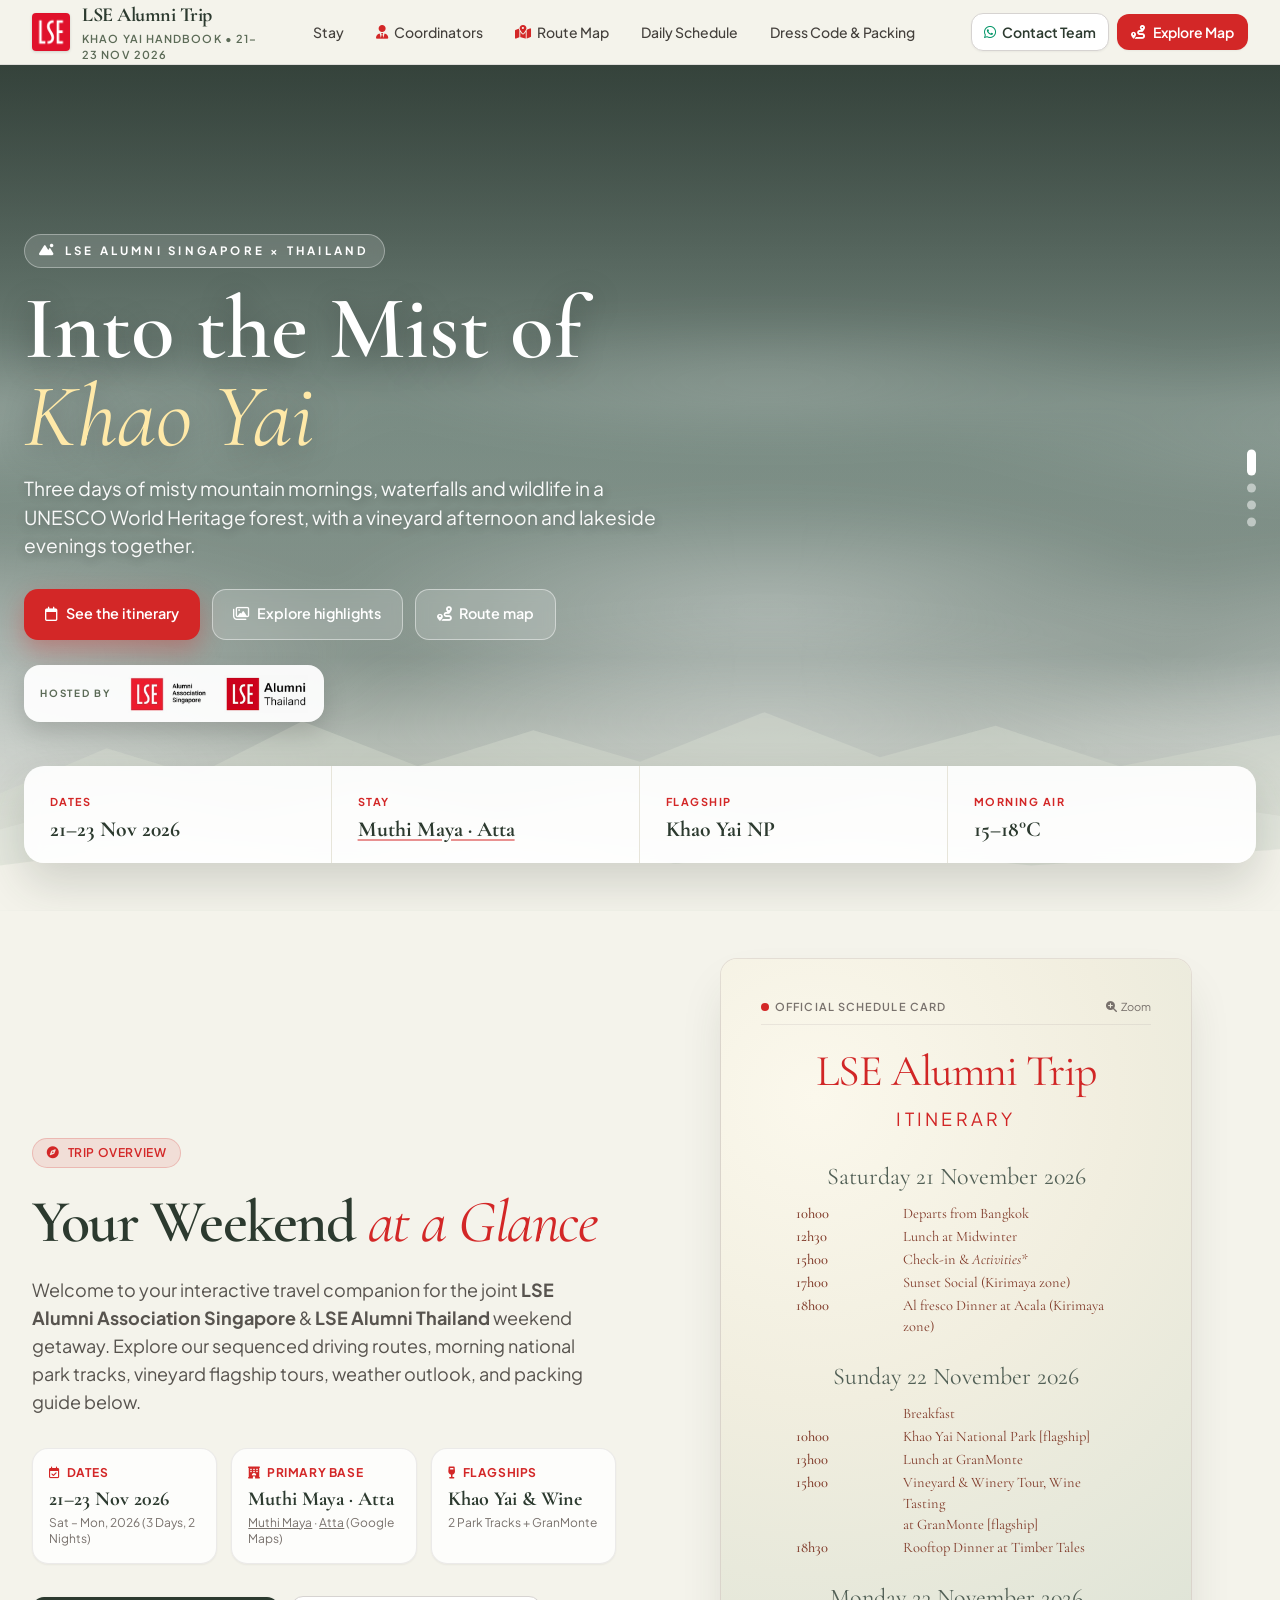
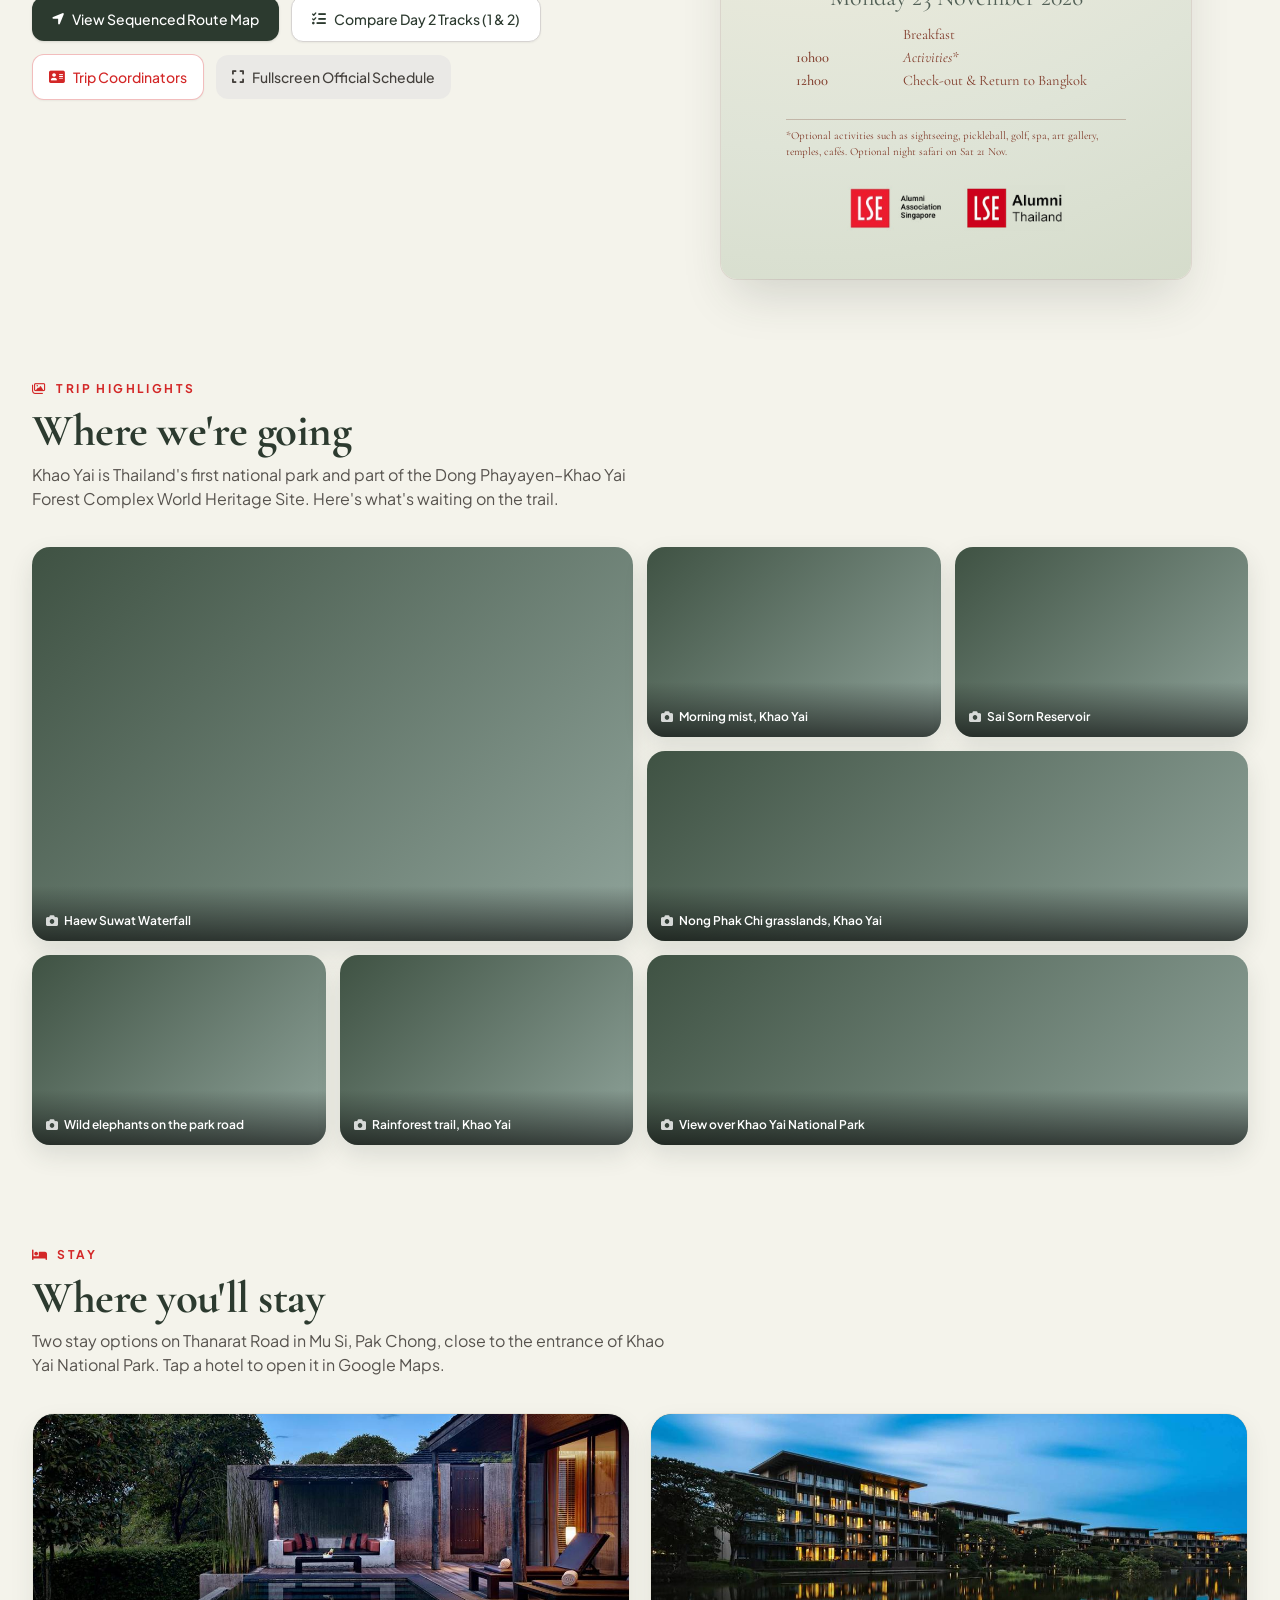
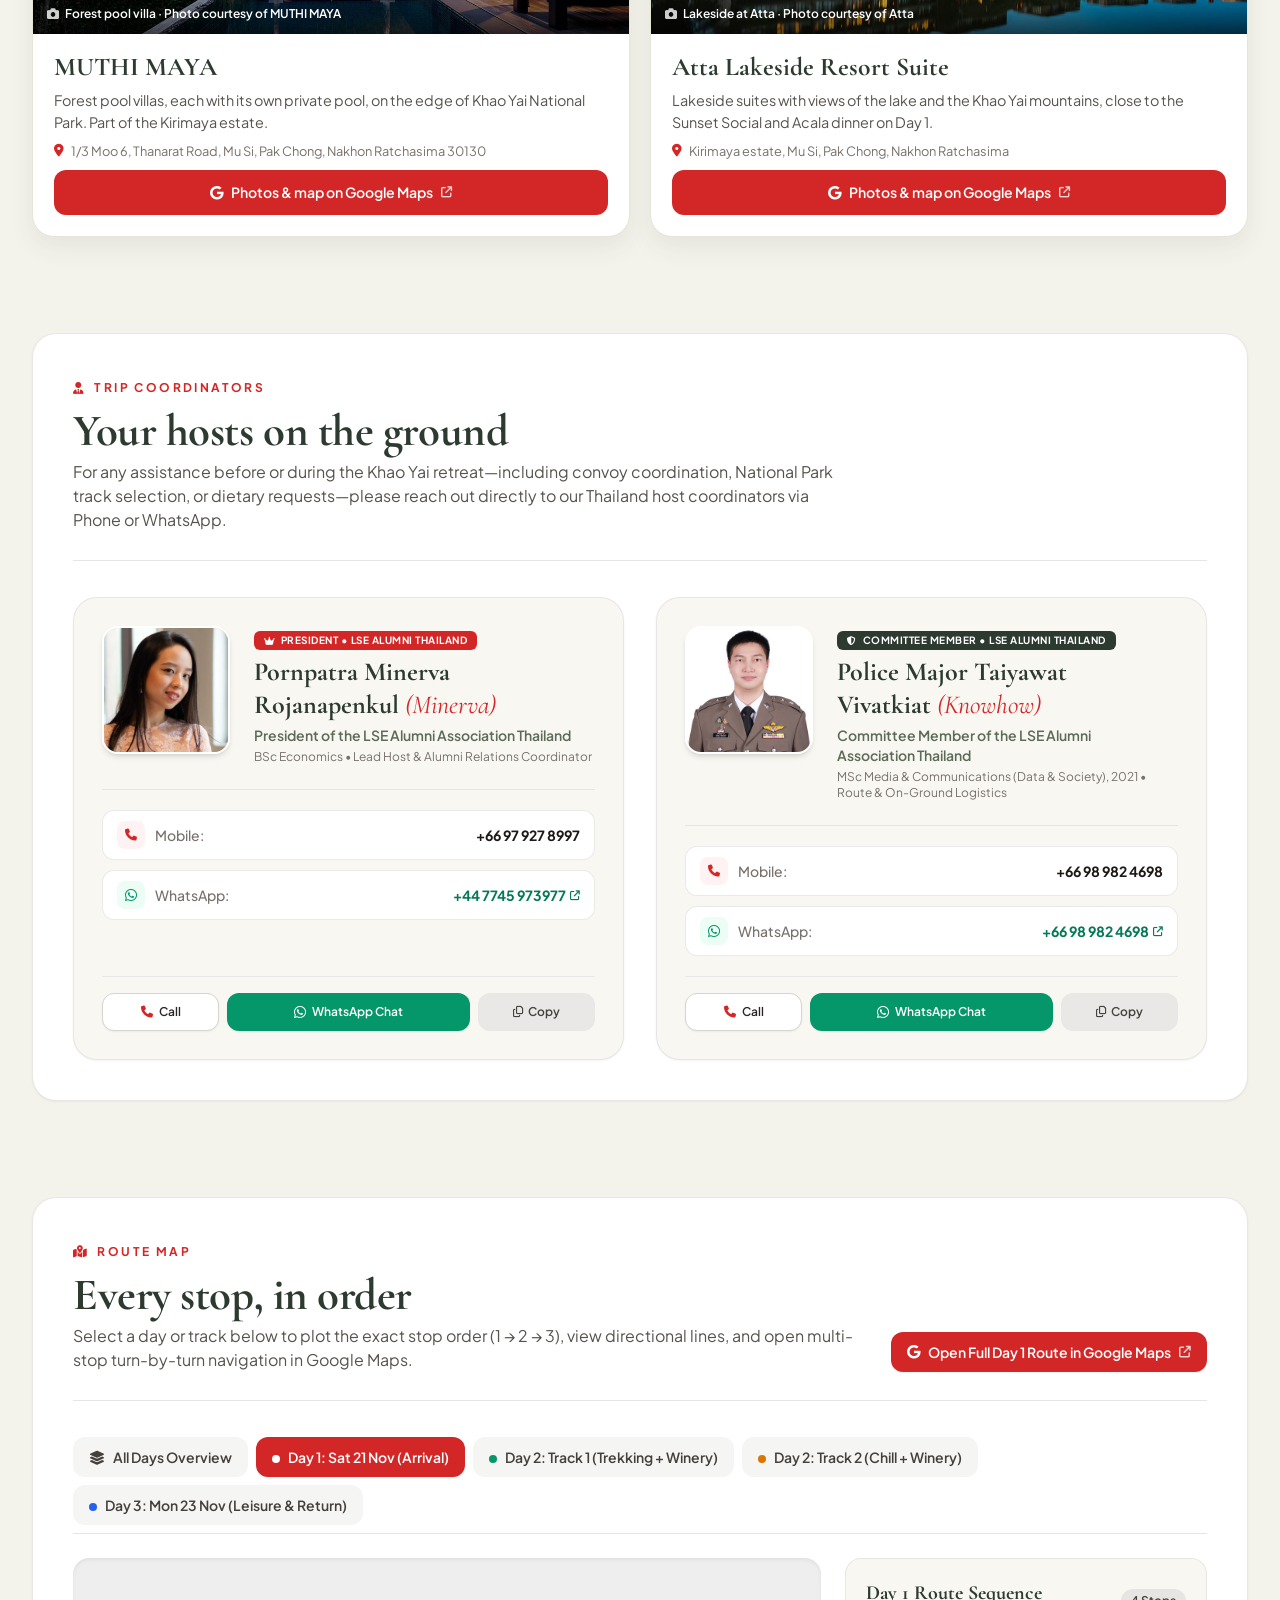
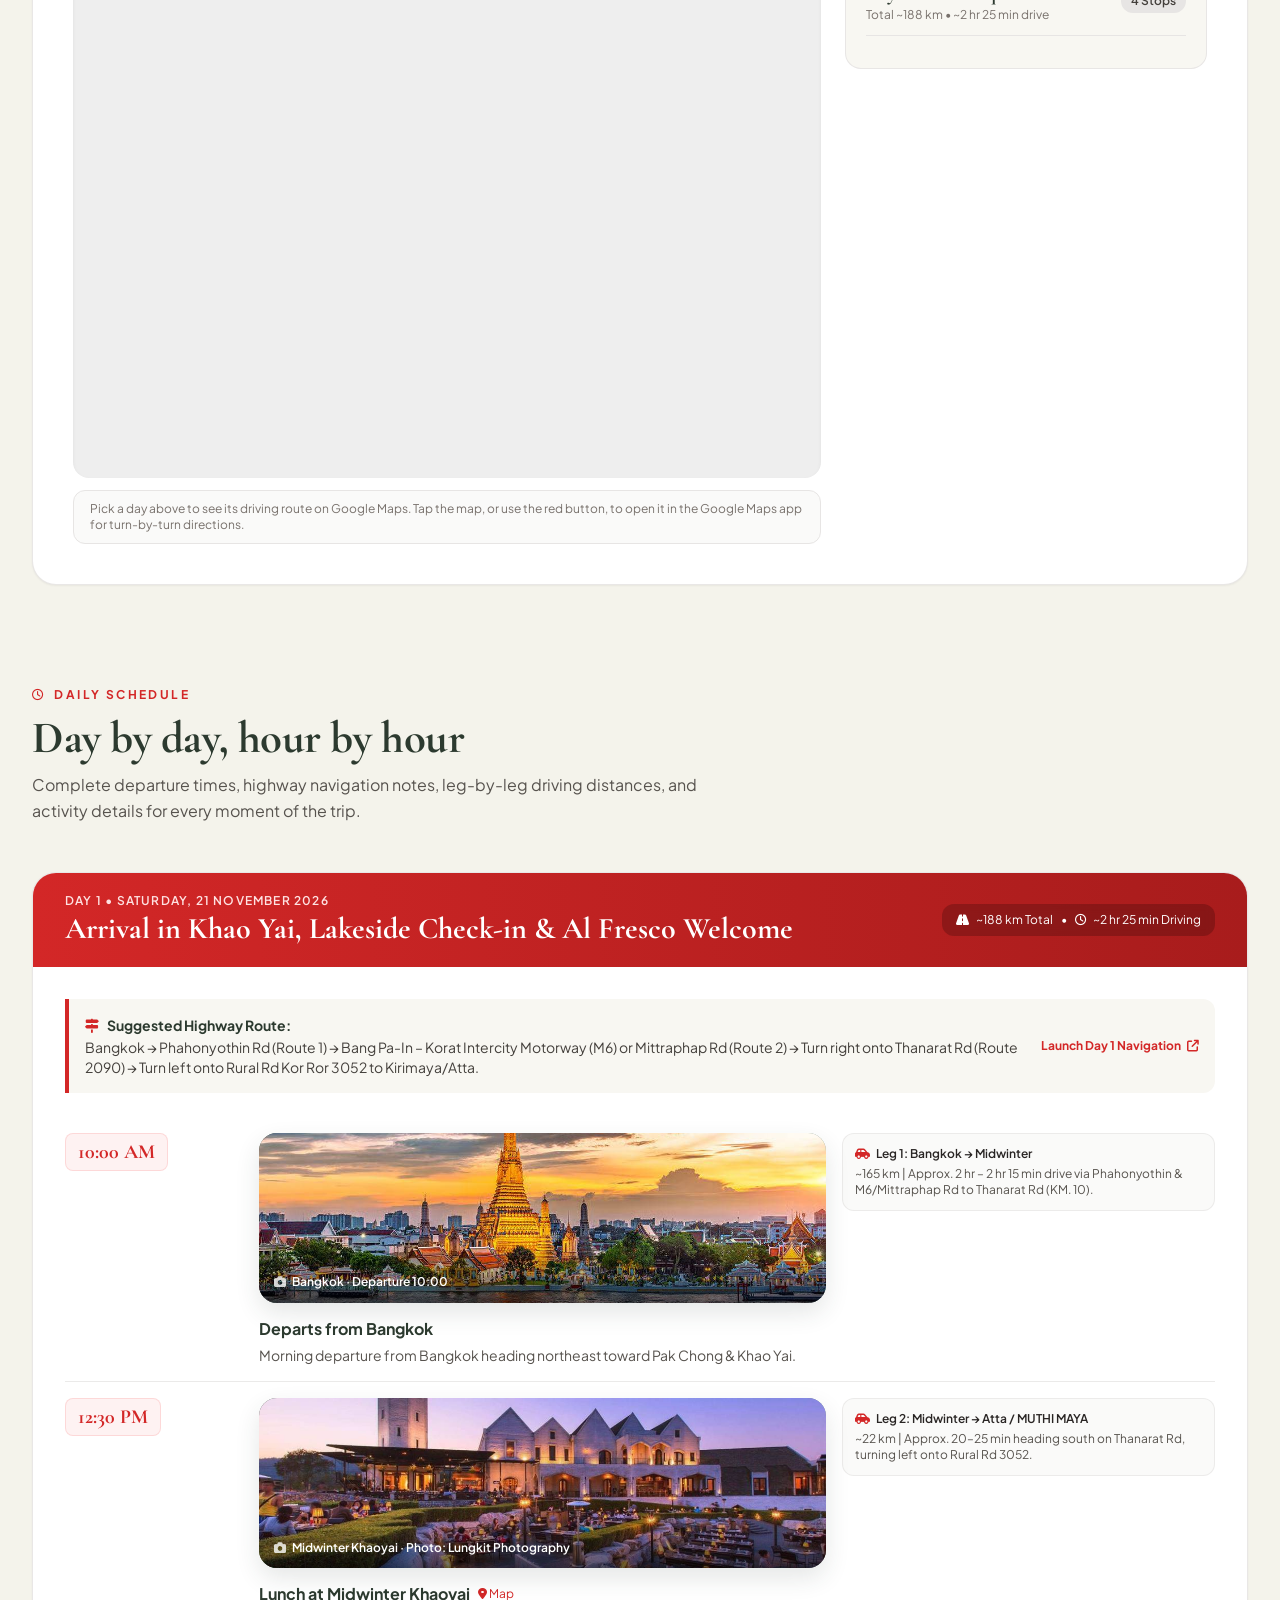
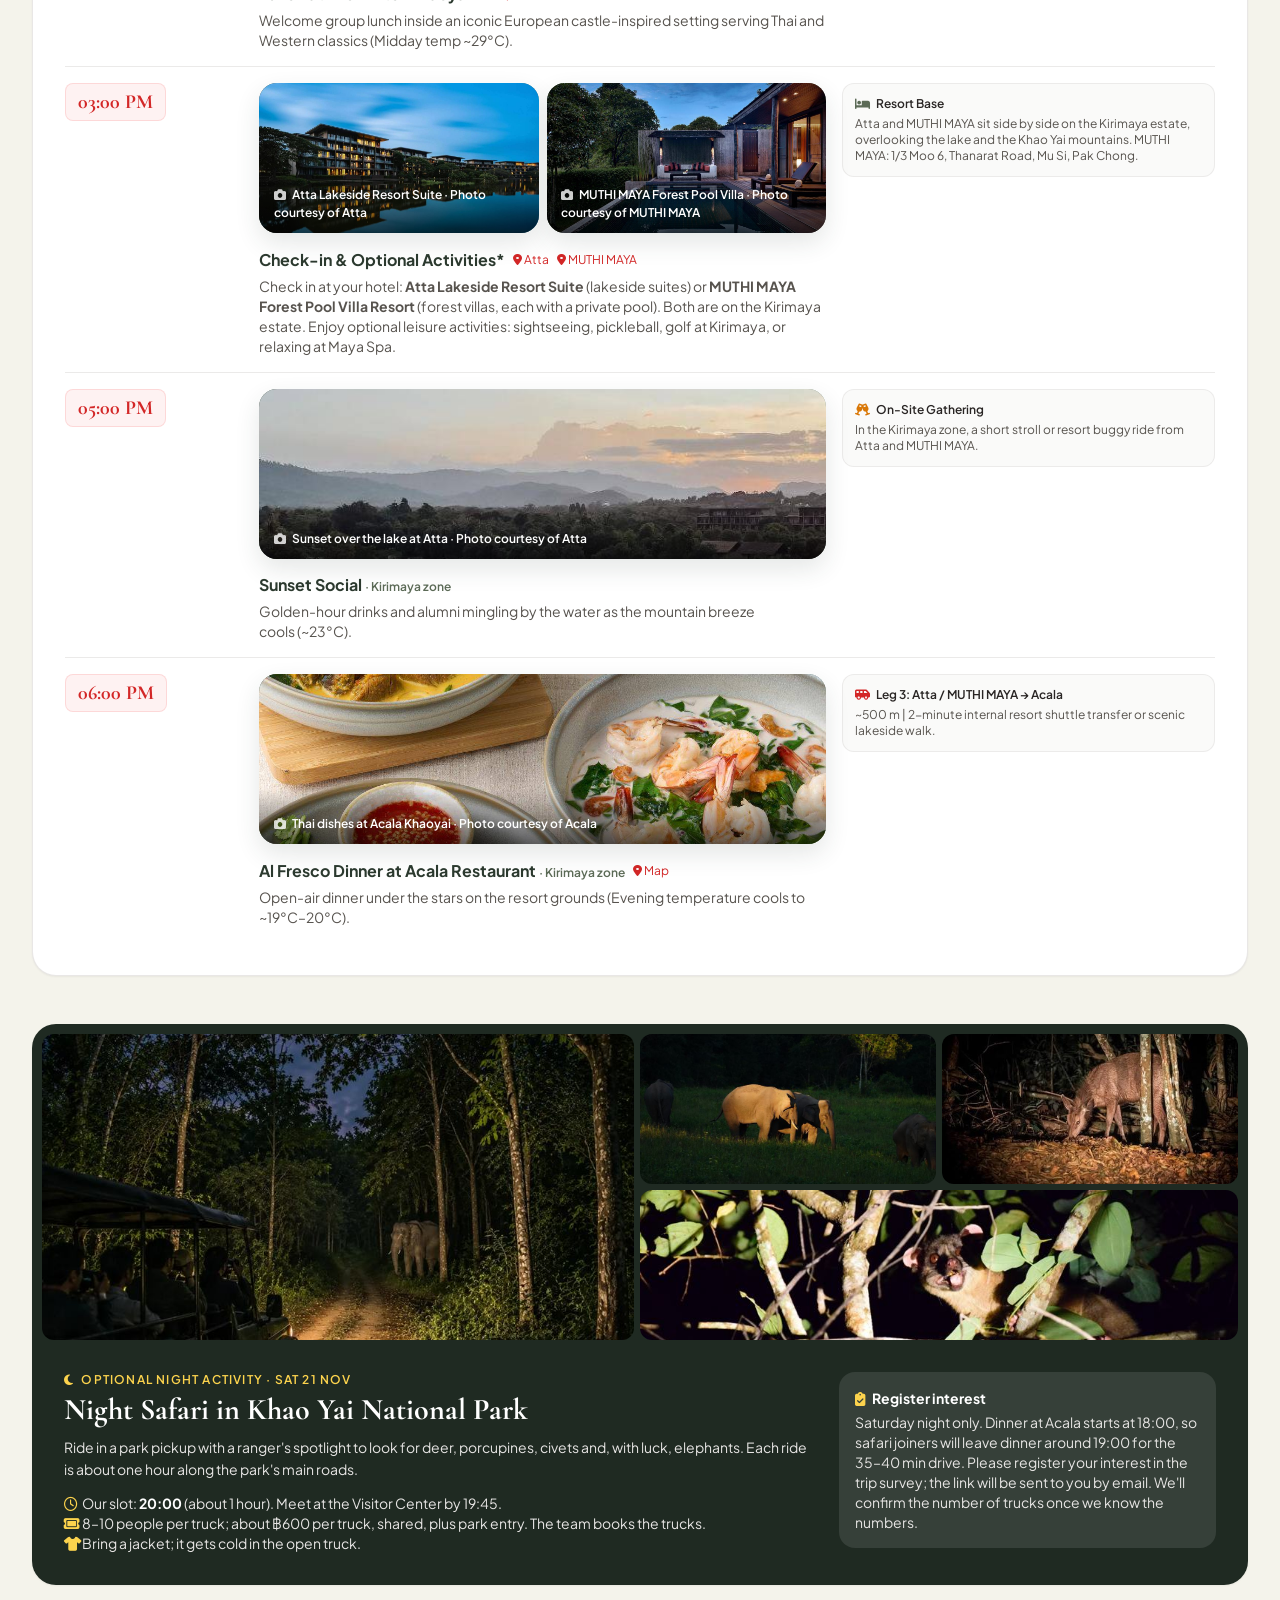
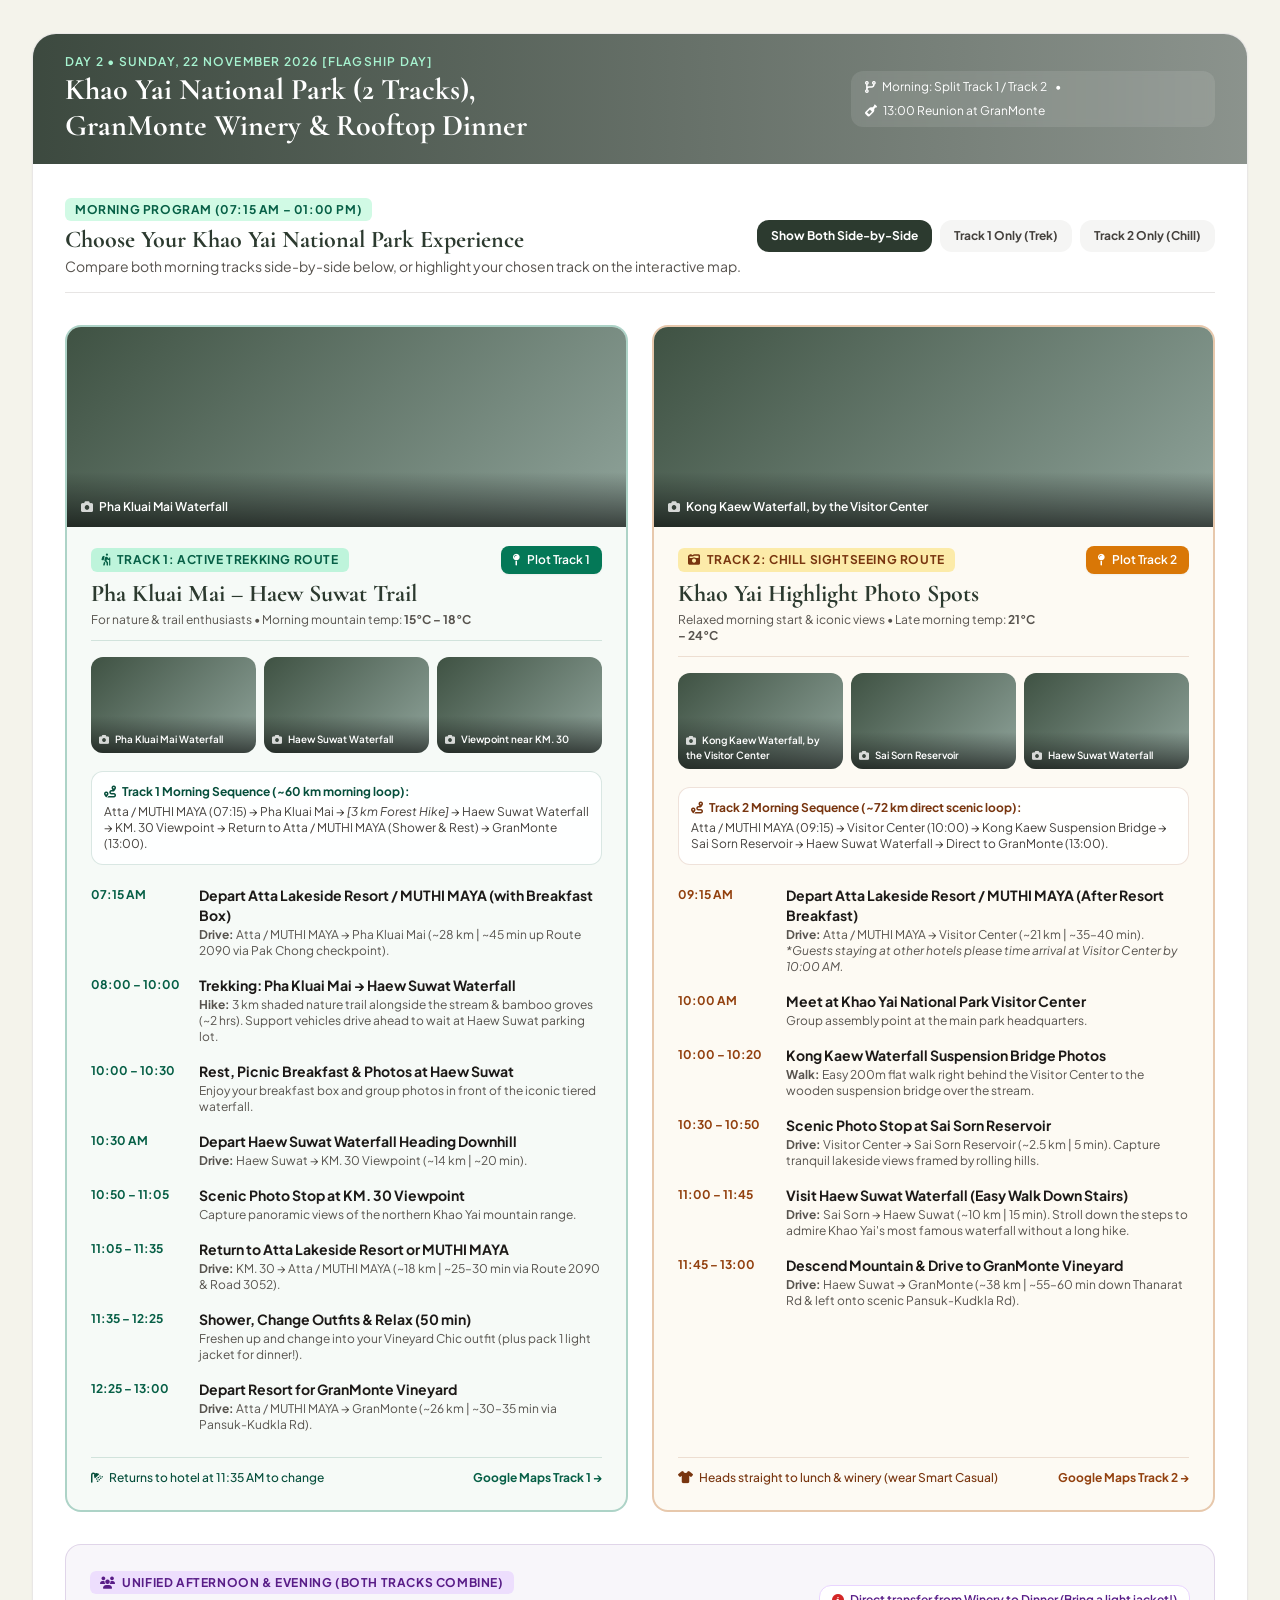
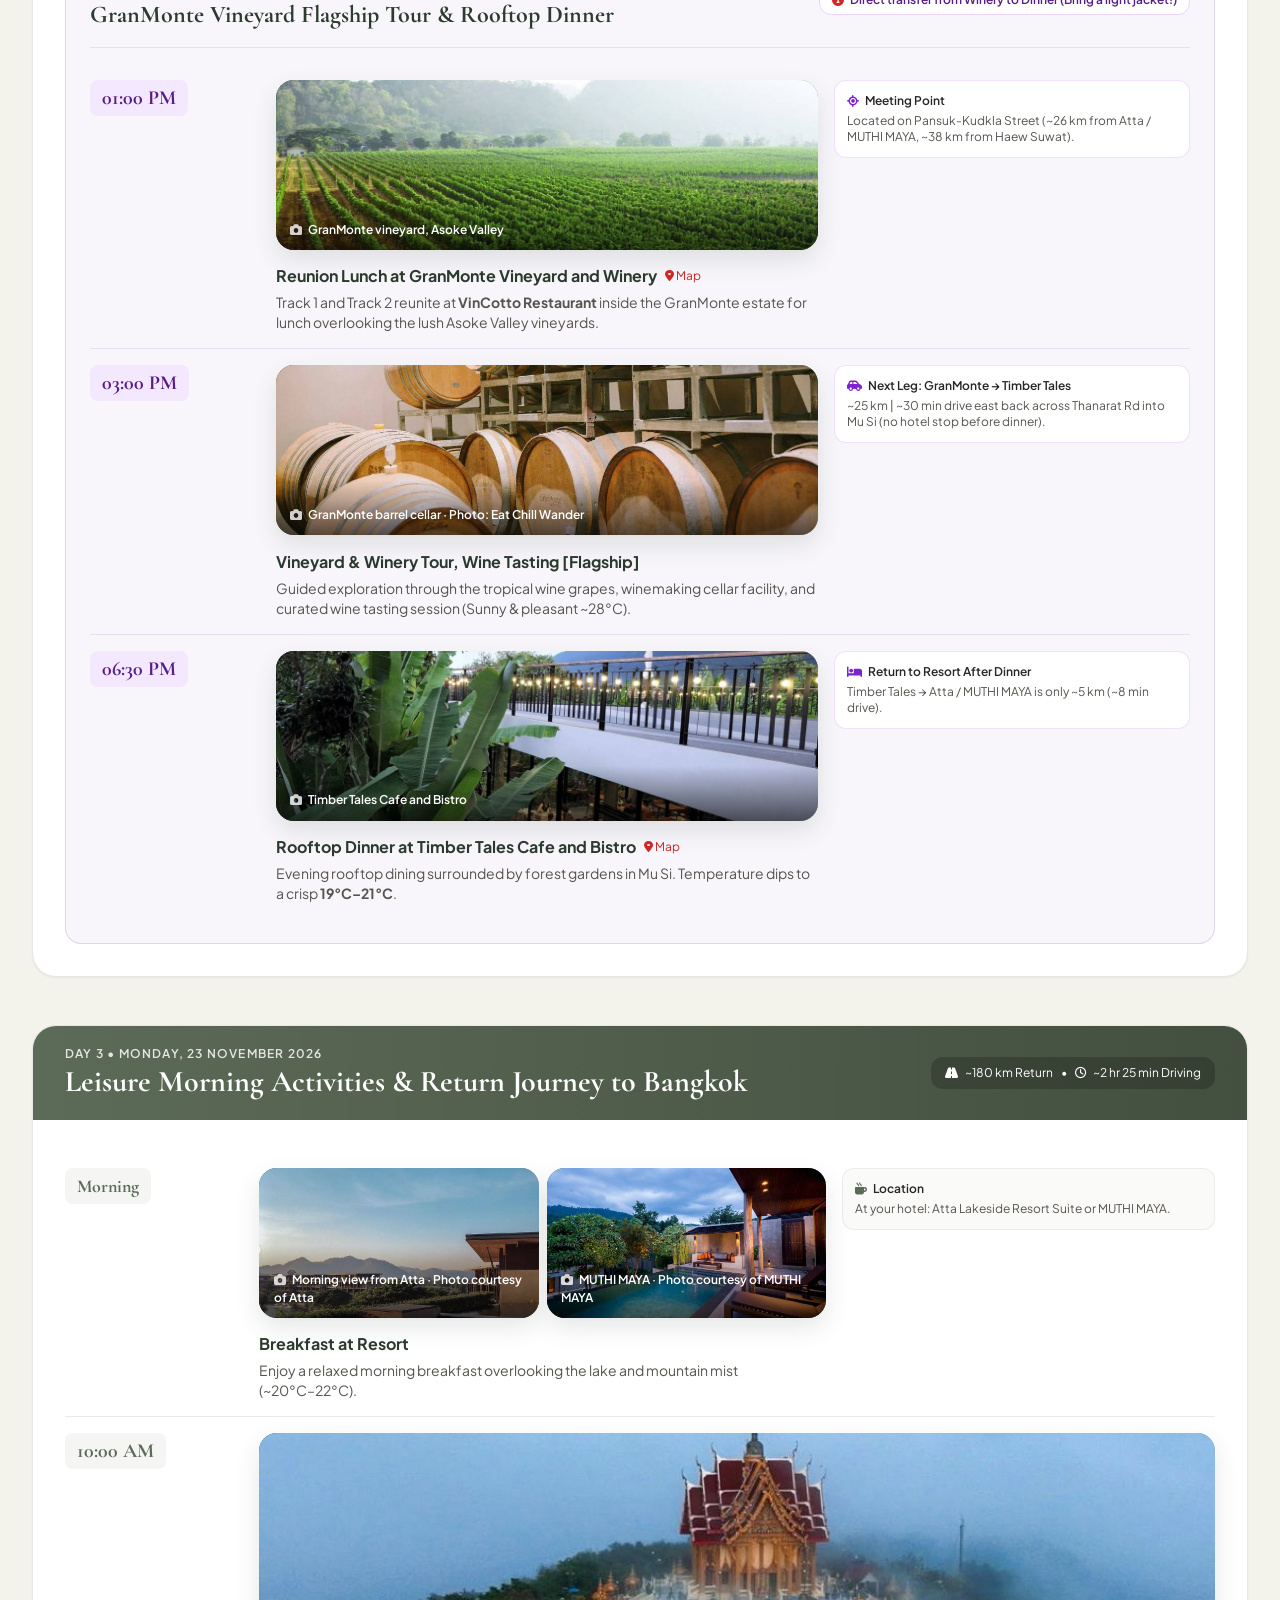
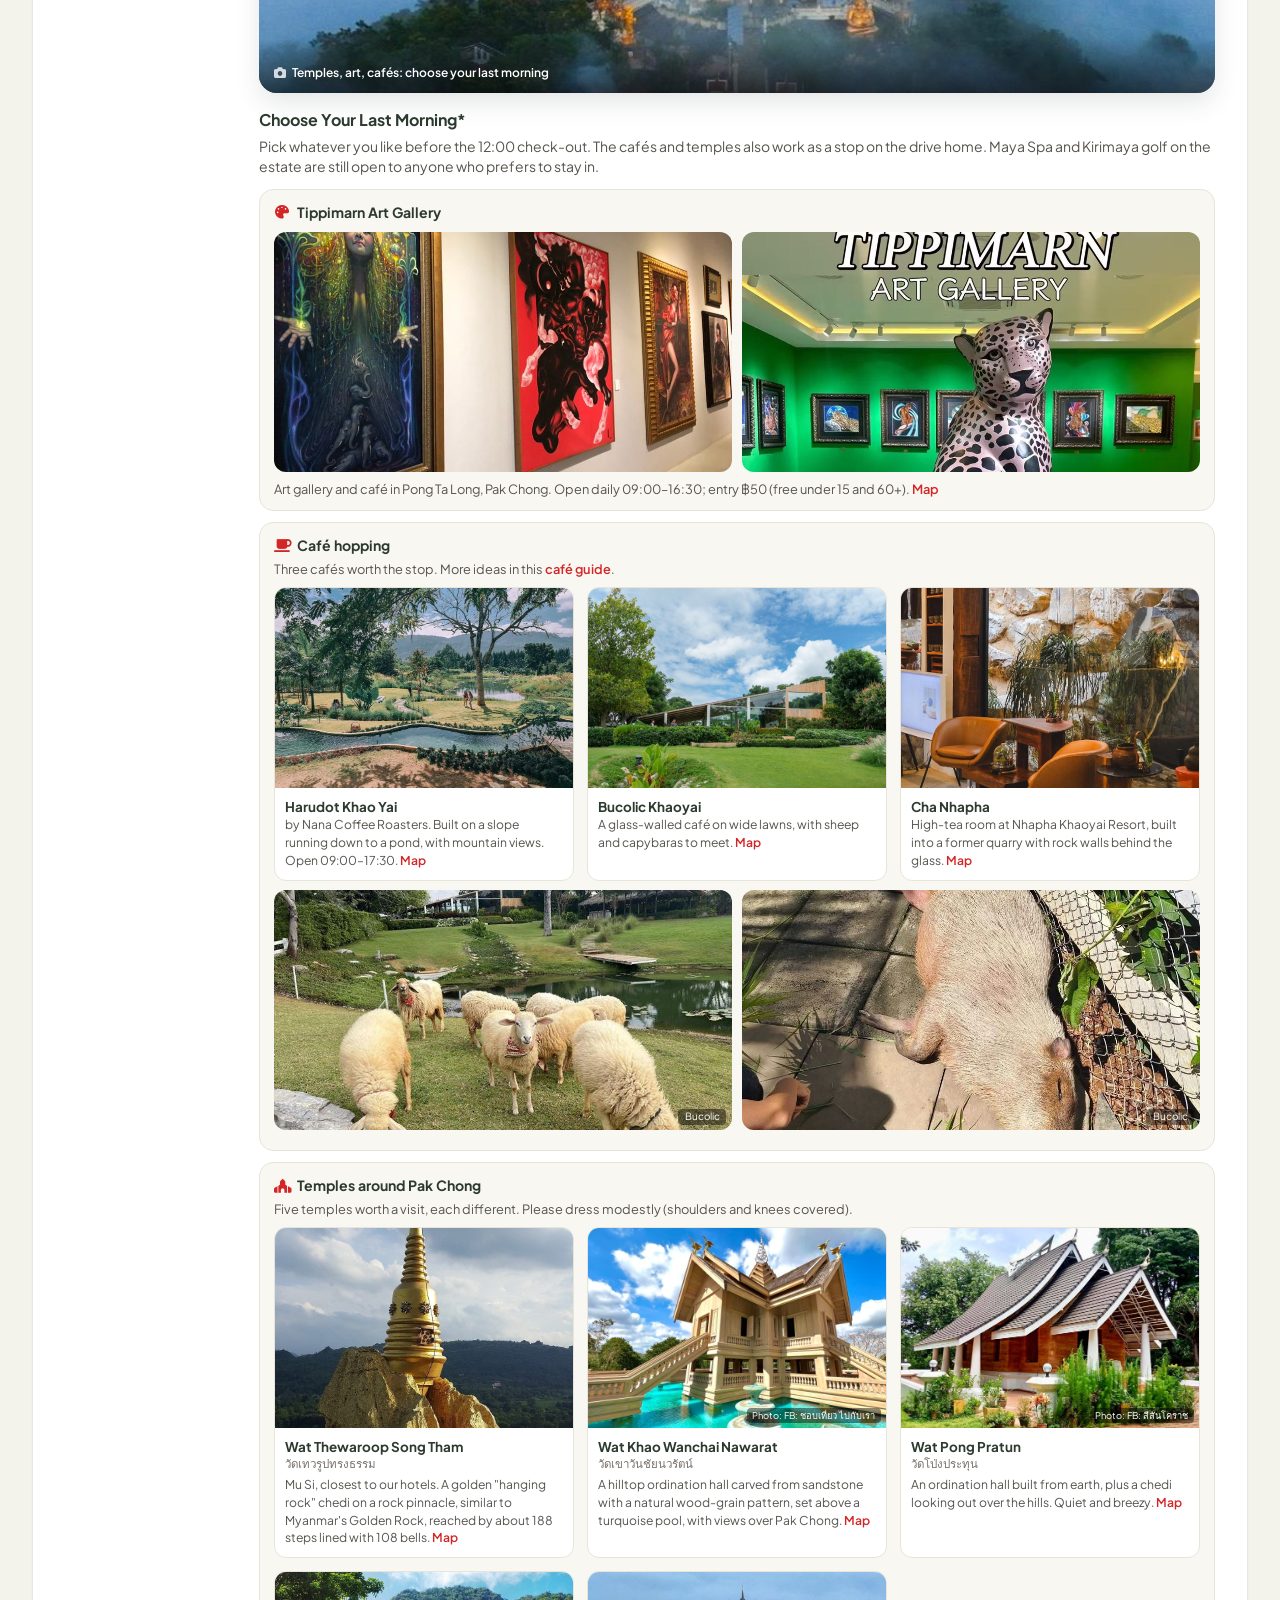
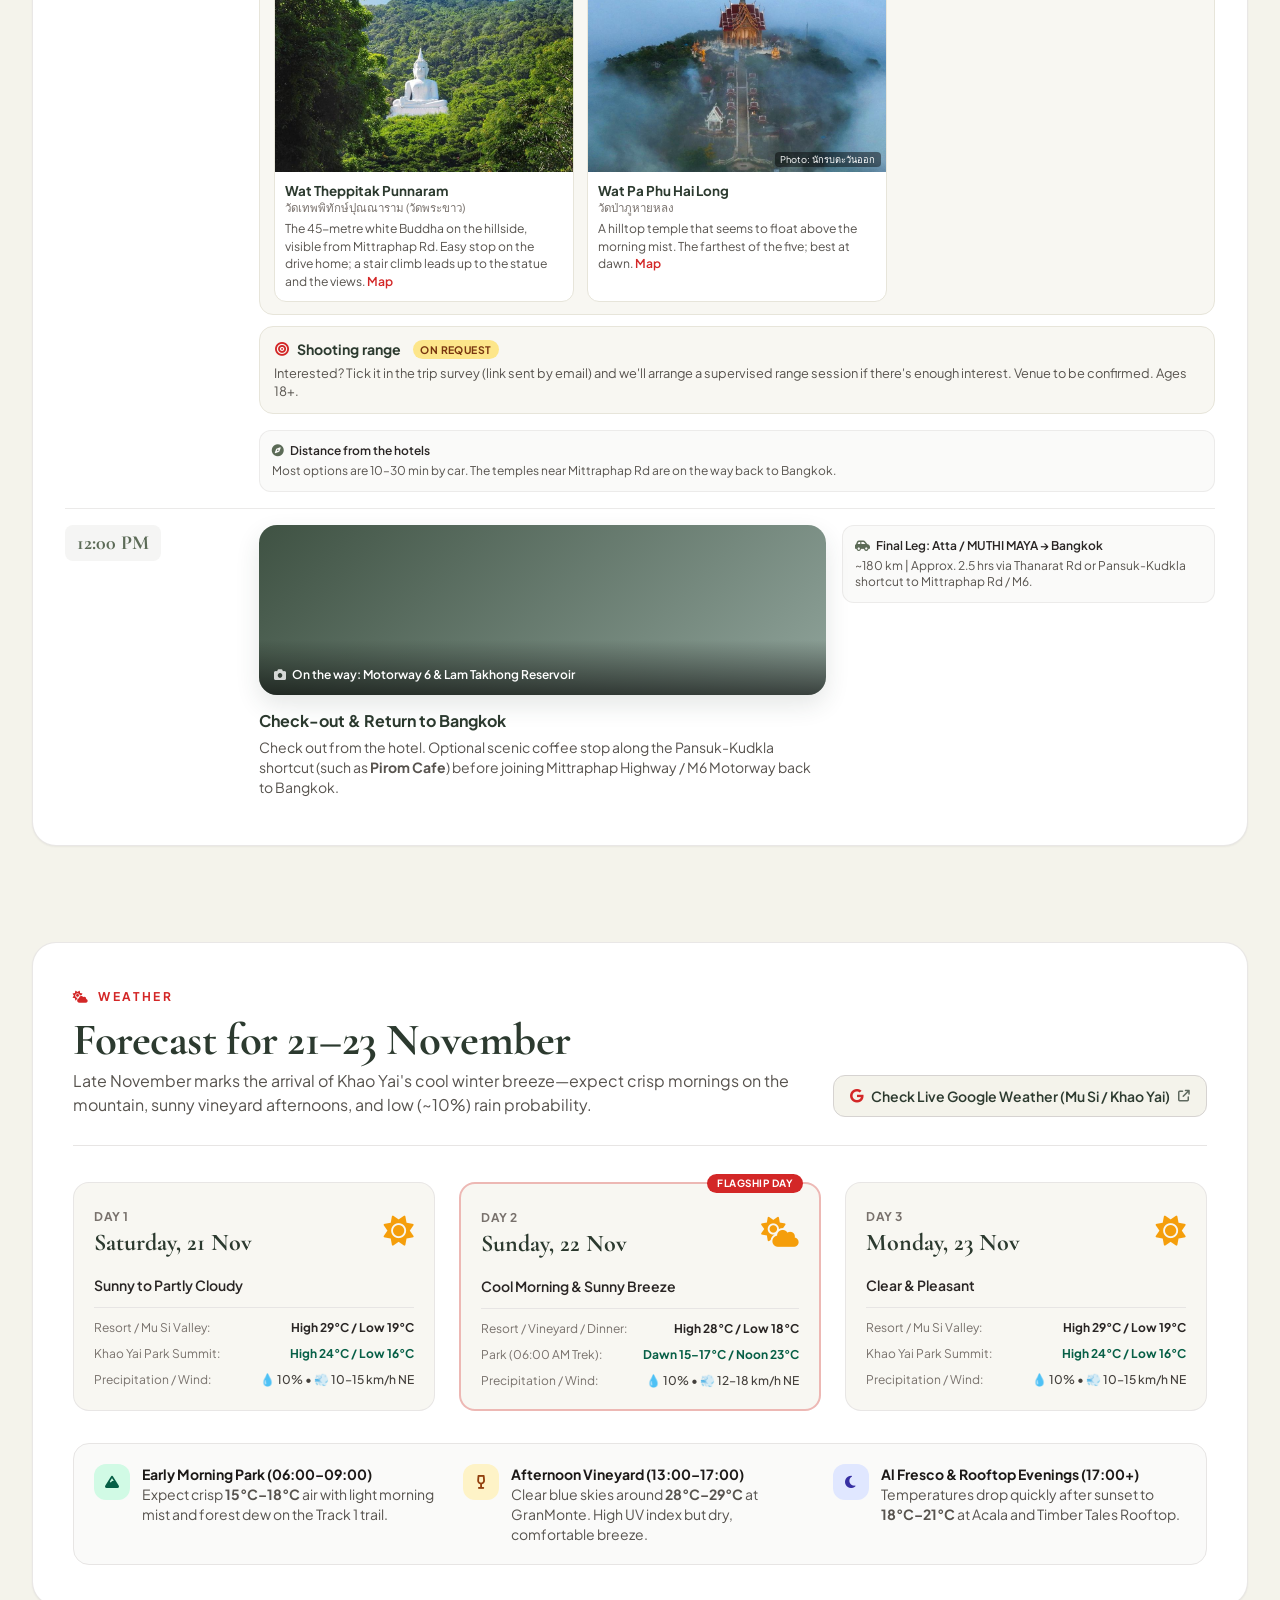
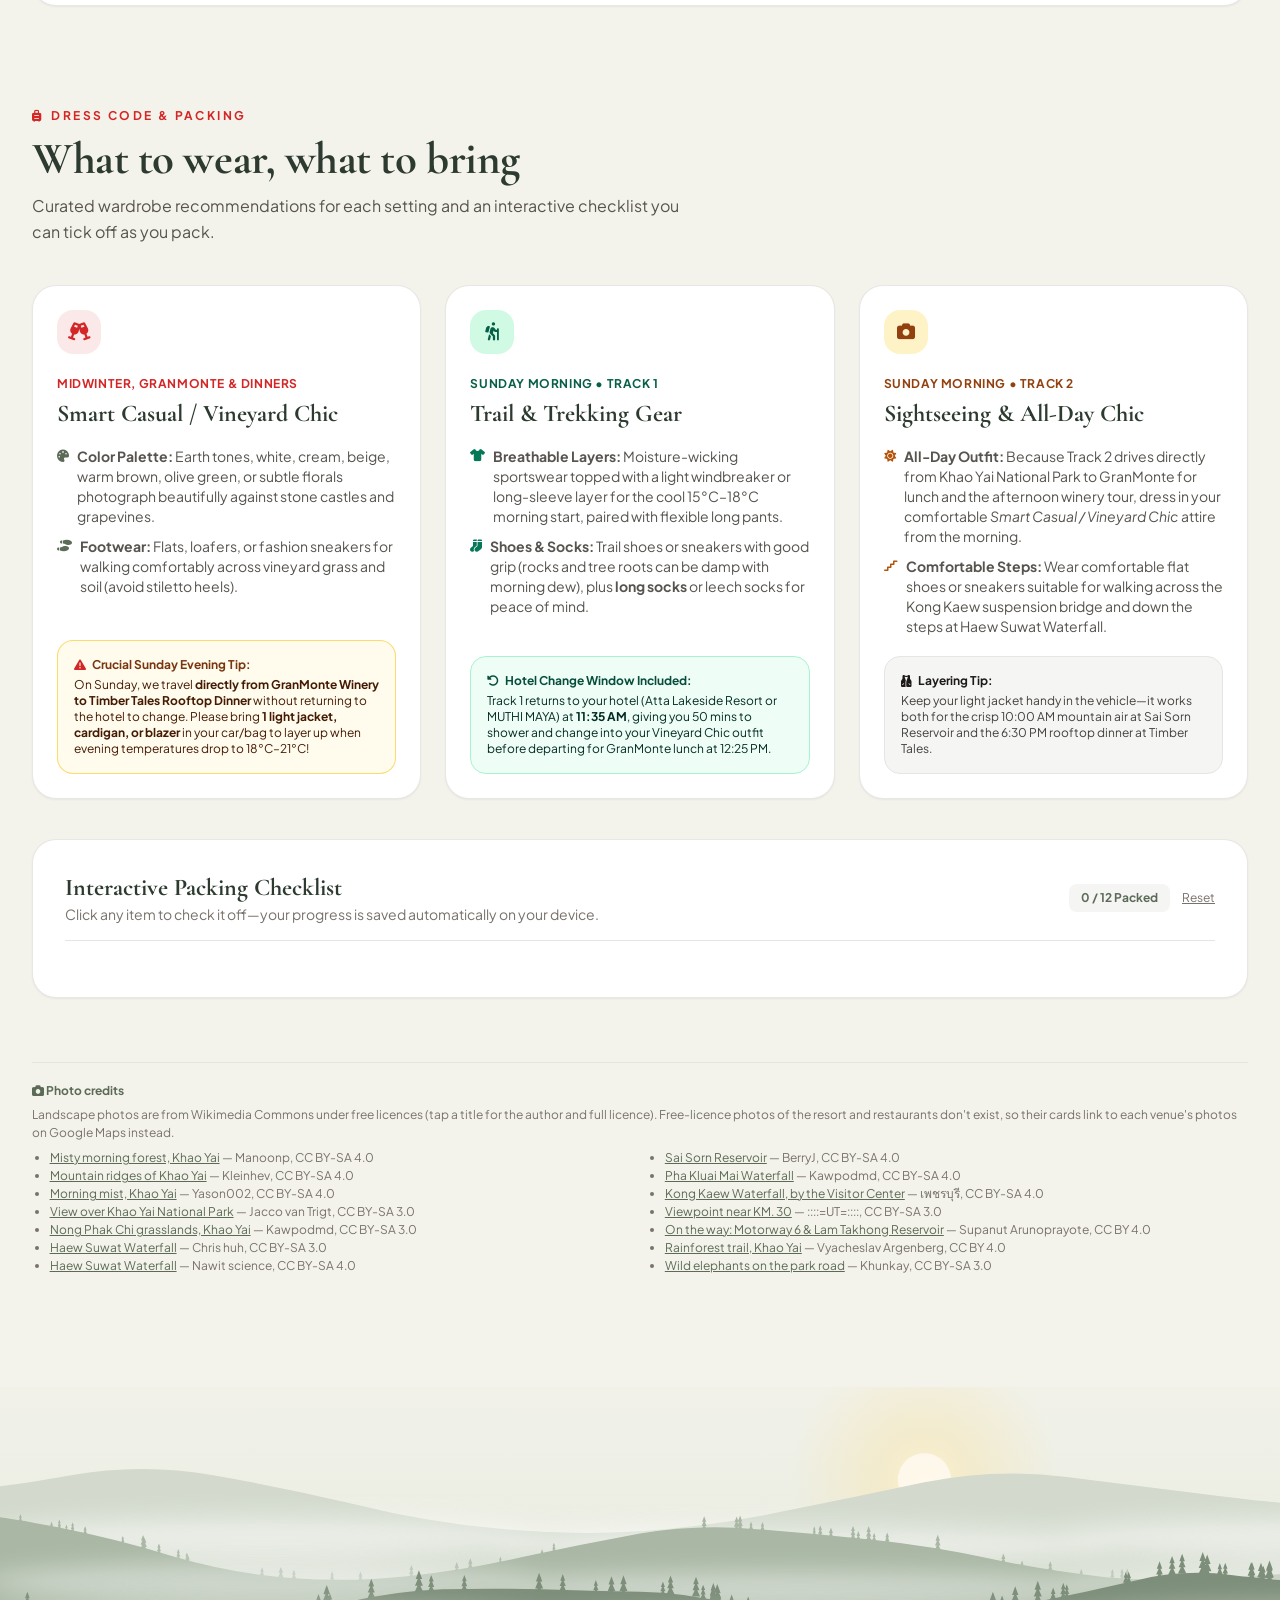
==== commit b1ad8914: "Keep Khao Yai handbook out of search engines (noindex meta + X-Robots-Tag) Co-Authored-By: Claude Op" ====
--- a/khaoyai/index.html
+++ b/khaoyai/index.html
@@ -3,6 +3,8 @@
 <head>
   <meta charset="UTF-8" />
   <meta name="viewport" content="width=device-width, initial-scale=1.0" />
+  <meta name="robots" content="noindex, nofollow, noarchive, nosnippet, noimageindex" />
+  <meta name="googlebot" content="noindex, nofollow" />
   <title>LSE Alumni Trip: Khao Yai — Official Travel Handbook (21–23 Nov 2026)</title>
   <style>*,:after,:before{--tw-border-spacing-x:0;--tw-border-spacing-y:0;--tw-translate-x:0;--tw-translate-y:0;--tw-rotate:0;--tw-skew-x:0;--tw-skew-y:0;--tw-scale-x:1;--tw-scale-y:1;--tw-pan-x: ;--tw-pan-y: ;--tw-pinch-zoom: ;--tw-scroll-snap-strictness:proximity;--tw-gradient-from-position: ;--tw-gradient-via-position: ;--tw-gradient-to-position: ;--tw-ordinal: ;--tw-slashed-zero: ;--tw-numeric-figure: ;--tw-numeric-spacing: ;--tw-numeric-fraction: ;--tw-ring-inset: ;--tw-ring-offset-width:0px;--tw-ring-offset-color:#fff;--tw-ring-color:rgba(59,130,246,.5);--tw-ring-offset-shadow:0 0 #0000;--tw-ring-shadow:0 0 #0000;--tw-shadow:0 0 #0000;--tw-shadow-colored:0 0 #0000;--tw-blur: ;--tw-brightness: ;--tw-contrast: ;--tw-grayscale: ;--tw-hue-rotate: ;--tw-invert: ;--tw-saturate: ;--tw-sepia: ;--tw-drop-shadow: ;--tw-backdrop-blur: ;--tw-backdrop-brightness: ;--tw-backdrop-contrast: ;--tw-backdrop-grayscale: ;--tw-backdrop-hue-rotate: ;--tw-backdrop-invert: ;--tw-backdrop-opacity: ;--tw-backdrop-saturate: ;--tw-backdrop-sepia: ;--tw-contain-size: ;--tw-contain-layout: ;--tw-contain-paint: ;--tw-contain-style: }::backdrop{--tw-border-spacing-x:0;--tw-border-spacing-y:0;--tw-translate-x:0;--tw-translate-y:0;--tw-rotate:0;--tw-skew-x:0;--tw-skew-y:0;--tw-scale-x:1;--tw-scale-y:1;--tw-pan-x: ;--tw-pan-y: ;--tw-pinch-zoom: ;--tw-scroll-snap-strictness:proximity;--tw-gradient-from-position: ;--tw-gradient-via-position: ;--tw-gradient-to-position: ;--tw-ordinal: ;--tw-slashed-zero: ;--tw-numeric-figure: ;--tw-numeric-spacing: ;--tw-numeric-fraction: ;--tw-ring-inset: ;--tw-ring-offset-width:0px;--tw-ring-offset-color:#fff;--tw-ring-color:rgba(59,130,246,.5);--tw-ring-offset-shadow:0 0 #0000;--tw-ring-shadow:0 0 #0000;--tw-shadow:0 0 #0000;--tw-shadow-colored:0 0 #0000;--tw-blur: ;--tw-brightness: ;--tw-contrast: ;--tw-grayscale: ;--tw-hue-rotate: ;--tw-invert: ;--tw-saturate: ;--tw-sepia: ;--tw-drop-shadow: ;--tw-backdrop-blur: ;--tw-backdrop-brightness: ;--tw-backdrop-contrast: ;--tw-backdrop-grayscale: ;--tw-backdrop-hue-rotate: ;--tw-backdrop-invert: ;--tw-backdrop-opacity: ;--tw-backdrop-saturate: ;--tw-backdrop-sepia: ;--tw-contain-size: ;--tw-contain-layout: ;--tw-contain-paint: ;--tw-contain-style: }/*! tailwindcss v3.4.19 | MIT License | https://tailwindcss.com*/*,:after,:before{box-sizing:border-box;border:0 solid #e5e7eb}:after,:before{--tw-content:""}:host,html{line-height:1.5;-webkit-text-size-adjust:100%;-moz-tab-size:4;-o-tab-size:4;tab-size:4;font-family:Plus Jakarta Sans,-apple-system,BlinkMacSystemFont,sans-serif;font-feature-settings:normal;font-variation-settings:normal;-webkit-tap-highlight-color:transparent}body{margin:0;line-height:inherit}hr{height:0;color:inherit;border-top-width:1px}abbr:where([title]){-webkit-text-decoration:underline dotted;text-decoration:underline dotted}h1,h2,h3,h4,h5,h6{font-size:inherit;font-weight:inherit}a{color:inherit;text-decoration:inherit}b,strong{font-weight:bolder}code,kbd,pre,samp{font-family:ui-monospace,SFMono-Regular,Menlo,Monaco,Consolas,Liberation Mono,Courier New,monospace;font-feature-settings:normal;font-variation-settings:normal;font-size:1em}small{font-size:80%}sub,sup{font-size:75%;line-height:0;position:relative;vertical-align:baseline}sub{bottom:-.25em}sup{top:-.5em}table{text-indent:0;border-color:inherit;border-collapse:collapse}button,input,optgroup,select,textarea{font-family:inherit;font-feature-settings:inherit;font-variation-settings:inherit;font-size:100%;font-weight:inherit;line-height:inherit;letter-spacing:inherit;color:inherit;margin:0;padding:0}button,select{text-transform:none}button,input:where([type=button]),input:where([type=reset]),input:where([type=submit]){-webkit-appearance:button;background-color:transparent;background-image:none}:-moz-focusring{outline:auto}:-moz-ui-invalid{box-shadow:none}progress{vertical-align:baseline}::-webkit-inner-spin-button,::-webkit-outer-spin-button{height:auto}[type=search]{-webkit-appearance:textfield;outline-offset:-2px}::-webkit-search-decoration{-webkit-appearance:none}::-webkit-file-upload-button{-webkit-appearance:button;font:inherit}summary{display:list-item}blockquote,dd,dl,figure,h1,h2,h3,h4,h5,h6,hr,p,pre{margin:0}fieldset{margin:0}fieldset,legend{padding:0}menu,ol,ul{list-style:none;margin:0;padding:0}dialog{padding:0}textarea{resize:vertical}input::-moz-placeholder,textarea::-moz-placeholder{opacity:1;color:#9ca3af}input::placeholder,textarea::placeholder{opacity:1;color:#9ca3af}[role=button],button{cursor:pointer}:disabled{cursor:default}audio,canvas,embed,iframe,img,object,svg,video{display:block;vertical-align:middle}img,video{max-width:100%;height:auto}[hidden]:where(:not([hidden=until-found])){display:none}.container{width:100%}@media (min-width:640px){.container{max-width:640px}}@media (min-width:768px){.container{max-width:768px}}@media (min-width:1024px){.container{max-width:1024px}}@media (min-width:1280px){.container{max-width:1280px}}@media (min-width:1536px){.container{max-width:1536px}}.fixed{position:fixed}.absolute{position:absolute}.relative{position:relative}.sticky{position:sticky}.inset-0{inset:0}.-top-10{top:-2.5rem}.-top-2\.5{top:-.625rem}.left-0{left:0}.right-0{right:0}.right-4{right:1rem}.top-0{top:0}.z-10{z-index:10}.z-50{z-index:50}.col-span-1{grid-column:span 1/span 1}.col-span-2{grid-column:span 2/span 2}.col-span-3{grid-column:span 3/span 3}.col-span-4{grid-column:span 4/span 4}.col-span-8{grid-column:span 8/span 8}.mx-auto{margin-left:auto;margin-right:auto}.mb-0\.5{margin-bottom:.125rem}.mb-1{margin-bottom:.25rem}.mb-1\.5{margin-bottom:.375rem}.mb-2\.5{margin-bottom:.625rem}.mb-3{margin-bottom:.75rem}.mb-4{margin-bottom:1rem}.mb-5{margin-bottom:1.25rem}.mb-6{margin-bottom:1.5rem}.mb-7{margin-bottom:1.75rem}.mb-8{margin-bottom:2rem}.mr-1{margin-right:.25rem}.mr-1\.5{margin-right:.375rem}.mt-0\.5{margin-top:.125rem}.mt-1{margin-top:.25rem}.mt-1\.5{margin-top:.375rem}.mt-16{margin-top:4rem}.mt-2{margin-top:.5rem}.mt-3{margin-top:.75rem}.mt-4{margin-top:1rem}.mt-5{margin-top:1.25rem}.mt-6{margin-top:1.5rem}.block{display:block}.inline-block{display:inline-block}.inline{display:inline}.flex{display:flex}.inline-flex{display:inline-flex}.grid{display:grid}.hidden{display:none}.h-1\.5{height:.375rem}.h-11{height:2.75rem}.h-16{height:4rem}.h-2{height:.5rem}.h-24{height:6rem}.h-28{height:7rem}.h-3{height:.75rem}.h-4{height:1rem}.h-6{height:1.5rem}.h-7{height:1.75rem}.h-9{height:2.25rem}.h-\[440px\]{height:440px}.h-auto{height:auto}.h-full{height:100%}.max-h-\[580px\]{max-height:580px}.w-11{width:2.75rem}.w-2{width:.5rem}.w-24{width:6rem}.w-28{width:7rem}.w-3{width:.75rem}.w-4{width:1rem}.w-6{width:1.5rem}.w-7{width:1.75rem}.w-9{width:2.25rem}.w-full{width:100%}.min-w-0{min-width:0}.max-w-3xl{max-width:48rem}.max-w-7xl{max-width:80rem}.max-w-\[320px\]{max-width:320px}.max-w-\[340px\]{max-width:340px}.max-w-\[470px\]{max-width:470px}.max-w-lg{max-width:32rem}.flex-1{flex:1 1 0%}.flex-shrink-0{flex-shrink:0}.transform{transform:translate(var(--tw-translate-x),var(--tw-translate-y)) rotate(var(--tw-rotate)) skewX(var(--tw-skew-x)) skewY(var(--tw-skew-y)) scaleX(var(--tw-scale-x)) scaleY(var(--tw-scale-y))}.cursor-pointer{cursor:pointer}.select-none{-webkit-user-select:none;-moz-user-select:none;user-select:none}.scroll-mt-20{scroll-margin-top:5rem}.list-inside{list-style-position:inside}.list-disc{list-style-type:disc}.grid-cols-1{grid-template-columns:repeat(1,minmax(0,1fr))}.grid-cols-12{grid-template-columns:repeat(12,minmax(0,1fr))}.grid-cols-2{grid-template-columns:repeat(2,minmax(0,1fr))}.grid-cols-4{grid-template-columns:repeat(4,minmax(0,1fr))}.flex-col{flex-direction:column}.flex-wrap{flex-wrap:wrap}.items-start{align-items:flex-start}.items-center{align-items:center}.justify-center{justify-content:center}.justify-between{justify-content:space-between}.gap-1{gap:.25rem}.gap-1\.5{gap:.375rem}.gap-2{gap:.5rem}.gap-2\.5{gap:.625rem}.gap-3{gap:.75rem}.gap-3\.5{gap:.875rem}.gap-4{gap:1rem}.gap-5{gap:1.25rem}.gap-6{gap:1.5rem}.gap-8{gap:2rem}.space-y-0\.5>:not([hidden])~:not([hidden]){--tw-space-y-reverse:0;margin-top:calc(.125rem*(1 - var(--tw-space-y-reverse)));margin-bottom:calc(.125rem*var(--tw-space-y-reverse))}.space-y-1>:not([hidden])~:not([hidden]){--tw-space-y-reverse:0;margin-top:calc(.25rem*(1 - var(--tw-space-y-reverse)));margin-bottom:calc(.25rem*var(--tw-space-y-reverse))}.space-y-10>:not([hidden])~:not([hidden]){--tw-space-y-reverse:0;margin-top:calc(2.5rem*(1 - var(--tw-space-y-reverse)));margin-bottom:calc(2.5rem*var(--tw-space-y-reverse))}.space-y-16>:not([hidden])~:not([hidden]){--tw-space-y-reverse:0;margin-top:calc(4rem*(1 - var(--tw-space-y-reverse)));margin-bottom:calc(4rem*var(--tw-space-y-reverse))}.space-y-2\.5>:not([hidden])~:not([hidden]){--tw-space-y-reverse:0;margin-top:calc(.625rem*(1 - var(--tw-space-y-reverse)));margin-bottom:calc(.625rem*var(--tw-space-y-reverse))}.space-y-3>:not([hidden])~:not([hidden]){--tw-space-y-reverse:0;margin-top:calc(.75rem*(1 - var(--tw-space-y-reverse)));margin-bottom:calc(.75rem*var(--tw-space-y-reverse))}.space-y-4>:not([hidden])~:not([hidden]){--tw-space-y-reverse:0;margin-top:calc(1rem*(1 - var(--tw-space-y-reverse)));margin-bottom:calc(1rem*var(--tw-space-y-reverse))}.space-y-6>:not([hidden])~:not([hidden]){--tw-space-y-reverse:0;margin-top:calc(1.5rem*(1 - var(--tw-space-y-reverse)));margin-bottom:calc(1.5rem*var(--tw-space-y-reverse))}.space-y-8>:not([hidden])~:not([hidden]){--tw-space-y-reverse:0;margin-top:calc(2rem*(1 - var(--tw-space-y-reverse)));margin-bottom:calc(2rem*var(--tw-space-y-reverse))}.divide-y>:not([hidden])~:not([hidden]){--tw-divide-y-reverse:0;border-top-width:calc(1px*(1 - var(--tw-divide-y-reverse)));border-bottom-width:calc(1px*var(--tw-divide-y-reverse))}.divide-purple-900\/10>:not([hidden])~:not([hidden]){border-color:rgba(88,28,135,.1)}.divide-stone-200\/80>:not([hidden])~:not([hidden]){border-color:hsla(20,6%,90%,.8)}.overflow-hidden{overflow:hidden}.overflow-y-auto{overflow-y:auto}.scroll-smooth{scroll-behavior:smooth}.truncate{overflow:hidden;text-overflow:ellipsis;white-space:nowrap}.rounded{border-radius:.25rem}.rounded-2xl{border-radius:1rem}.rounded-3xl{border-radius:1.5rem}.rounded-full{border-radius:9999px}.rounded-lg{border-radius:.5rem}.rounded-md{border-radius:.375rem}.rounded-xl{border-radius:.75rem}.rounded-r-xl{border-top-right-radius:.75rem;border-bottom-right-radius:.75rem}.border{border-width:1px}.border-2{border-width:2px}.border-b{border-bottom-width:1px}.border-l-4{border-left-width:4px}.border-t{border-top-width:1px}.border-\[\#7a4938\]\/30{border-color:rgba(122,73,56,.3)}.border-amber-300\/80{border-color:rgba(252,211,77,.8)}.border-amber-700\/30{border-color:rgba(180,83,9,.3)}.border-amber-800\/15{border-color:rgba(146,64,14,.15)}.border-emerald-200{--tw-border-opacity:1;border-color:rgb(167 243 208/var(--tw-border-opacity,1))}.border-emerald-700\/30{border-color:rgba(4,120,87,.3)}.border-emerald-800\/15{border-color:rgba(6,95,70,.15)}.border-lse-red{--tw-border-opacity:1;border-color:rgb(211 39 39/var(--tw-border-opacity,1))}.border-lse-red\/20{border-color:rgba(211,39,39,.2)}.border-lse-red\/30{border-color:rgba(211,39,39,.3)}.border-purple-200{--tw-border-opacity:1;border-color:rgb(233 213 255/var(--tw-border-opacity,1))}.border-purple-200\/70{border-color:rgba(233,213,255,.7)}.border-purple-900\/10{border-color:rgba(88,28,135,.1)}.border-purple-900\/15{border-color:rgba(88,28,135,.15)}.border-red-200\/60{border-color:hsla(0,96%,89%,.6)}.border-stone-100{--tw-border-opacity:1;border-color:rgb(245 245 244/var(--tw-border-opacity,1))}.border-stone-200{--tw-border-opacity:1;border-color:rgb(231 229 228/var(--tw-border-opacity,1))}.border-stone-200\/70{border-color:hsla(20,6%,90%,.7)}.border-stone-200\/80{border-color:hsla(20,6%,90%,.8)}.border-stone-200\/90{border-color:hsla(20,6%,90%,.9)}.border-stone-300{--tw-border-opacity:1;border-color:rgb(214 211 209/var(--tw-border-opacity,1))}.border-stone-300\/70{border-color:hsla(24,6%,83%,.7)}.border-stone-400\/20{border-color:hsla(24,5%,64%,.2)}.border-stone-800{--tw-border-opacity:1;border-color:rgb(41 37 36/var(--tw-border-opacity,1))}.border-white{--tw-border-opacity:1;border-color:rgb(255 255 255/var(--tw-border-opacity,1))}.bg-\[\#059669\]{--tw-bg-opacity:1;background-color:rgb(5 150 105/var(--tw-bg-opacity,1))}.bg-\[\#2563eb\]{--tw-bg-opacity:1;background-color:rgb(37 99 235/var(--tw-bg-opacity,1))}.bg-\[\#7c3aed\]{--tw-bg-opacity:1;background-color:rgb(124 58 237/var(--tw-bg-opacity,1))}.bg-\[\#d32727\]{--tw-bg-opacity:1;background-color:rgb(211 39 39/var(--tw-bg-opacity,1))}.bg-\[\#d97706\]{--tw-bg-opacity:1;background-color:rgb(217 119 6/var(--tw-bg-opacity,1))}.bg-\[\#e01f26\]{--tw-bg-opacity:1;background-color:rgb(224 31 38/var(--tw-bg-opacity,1))}.bg-\[\#f4f3eb\]{--tw-bg-opacity:1;background-color:rgb(244 243 235/var(--tw-bg-opacity,1))}.bg-\[\#f4f3eb\]\/90{background-color:hsla(53,29%,94%,.9)}.bg-\[\#f6faf7\]{--tw-bg-opacity:1;background-color:rgb(246 250 247/var(--tw-bg-opacity,1))}.bg-\[\#f8f6fa\]{--tw-bg-opacity:1;background-color:rgb(248 246 250/var(--tw-bg-opacity,1))}.bg-\[\#f8f7f2\]{--tw-bg-opacity:1;background-color:rgb(248 247 242/var(--tw-bg-opacity,1))}.bg-\[\#fdfaf3\]{--tw-bg-opacity:1;background-color:rgb(253 250 243/var(--tw-bg-opacity,1))}.bg-amber-100{--tw-bg-opacity:1;background-color:rgb(254 243 199/var(--tw-bg-opacity,1))}.bg-amber-200\/70{background-color:hsla(48,97%,77%,.7)}.bg-amber-50\/90{background-color:rgba(255,251,235,.9)}.bg-amber-600{--tw-bg-opacity:1;background-color:rgb(217 119 6/var(--tw-bg-opacity,1))}.bg-black\/20{background-color:rgba(0,0,0,.2)}.bg-black\/80{background-color:rgba(0,0,0,.8)}.bg-blue-600{--tw-bg-opacity:1;background-color:rgb(37 99 235/var(--tw-bg-opacity,1))}.bg-emerald-100{--tw-bg-opacity:1;background-color:rgb(209 250 229/var(--tw-bg-opacity,1))}.bg-emerald-200\/70{background-color:rgba(167,243,208,.7)}.bg-emerald-50{--tw-bg-opacity:1;background-color:rgb(236 253 245/var(--tw-bg-opacity,1))}.bg-emerald-50\/80{background-color:rgba(236,253,245,.8)}.bg-emerald-600{--tw-bg-opacity:1;background-color:rgb(5 150 105/var(--tw-bg-opacity,1))}.bg-emerald-700{--tw-bg-opacity:1;background-color:rgb(4 120 87/var(--tw-bg-opacity,1))}.bg-indigo-100{--tw-bg-opacity:1;background-color:rgb(224 231 255/var(--tw-bg-opacity,1))}.bg-lse-forest{--tw-bg-opacity:1;background-color:rgb(44 58 47/var(--tw-bg-opacity,1))}.bg-lse-red{--tw-bg-opacity:1;background-color:rgb(211 39 39/var(--tw-bg-opacity,1))}.bg-lse-red\/10{background-color:rgba(211,39,39,.1)}.bg-purple-100{--tw-bg-opacity:1;background-color:rgb(243 232 255/var(--tw-bg-opacity,1))}.bg-purple-200\/70{background-color:rgba(233,213,255,.7)}.bg-red-50{--tw-bg-opacity:1;background-color:rgb(254 242 242/var(--tw-bg-opacity,1))}.bg-stone-100{--tw-bg-opacity:1;background-color:rgb(245 245 244/var(--tw-bg-opacity,1))}.bg-stone-200{--tw-bg-opacity:1;background-color:rgb(231 229 228/var(--tw-bg-opacity,1))}.bg-stone-200\/70{background-color:hsla(20,6%,90%,.7)}.bg-stone-200\/80{background-color:hsla(20,6%,90%,.8)}.bg-stone-50{--tw-bg-opacity:1;background-color:rgb(250 250 249/var(--tw-bg-opacity,1))}.bg-white{--tw-bg-opacity:1;background-color:rgb(255 255 255/var(--tw-bg-opacity,1))}.bg-white\/10{background-color:hsla(0,0%,100%,.1)}.bg-white\/80{background-color:hsla(0,0%,100%,.8)}.bg-white\/90{background-color:hsla(0,0%,100%,.9)}.bg-gradient-to-b{background-image:linear-gradient(to bottom,var(--tw-gradient-stops))}.bg-gradient-to-br{background-image:linear-gradient(to bottom right,var(--tw-gradient-stops))}.bg-gradient-to-r{background-image:linear-gradient(to right,var(--tw-gradient-stops))}.from-\[\#2c3a2f\]{--tw-gradient-from:#2c3a2f var(--tw-gradient-from-position);--tw-gradient-to:rgba(44,58,47,0) var(--tw-gradient-to-position);--tw-gradient-stops:var(--tw-gradient-from),var(--tw-gradient-to)}.from-\[\#5c6b57\]{--tw-gradient-from:#5c6b57 var(--tw-gradient-from-position);--tw-gradient-to:rgba(92,107,87,0) var(--tw-gradient-to-position);--tw-gradient-stops:var(--tw-gradient-from),var(--tw-gradient-to)}.from-\[\#d32727\]{--tw-gradient-from:#d32727 var(--tw-gradient-from-position);--tw-gradient-to:rgba(211,39,39,0) var(--tw-gradient-to-position);--tw-gradient-stops:var(--tw-gradient-from),var(--tw-gradient-to)}.from-\[\#f3d5cf\]{--tw-gradient-from:#f3d5cf var(--tw-gradient-from-position);--tw-gradient-to:hsla(10,60%,88%,0) var(--tw-gradient-to-position);--tw-gradient-stops:var(--tw-gradient-from),var(--tw-gradient-to)}.from-\[\#ffffff\]{--tw-gradient-from:#fff var(--tw-gradient-from-position);--tw-gradient-to:hsla(0,0%,100%,0) var(--tw-gradient-to-position);--tw-gradient-stops:var(--tw-gradient-from),var(--tw-gradient-to)}.from-lse-red{--tw-gradient-from:#d32727 var(--tw-gradient-from-position);--tw-gradient-to:rgba(211,39,39,0) var(--tw-gradient-to-position);--tw-gradient-stops:var(--tw-gradient-from),var(--tw-gradient-to)}.via-\[\#e8c2ba\]{--tw-gradient-to:hsla(10,50%,82%,0) var(--tw-gradient-to-position);--tw-gradient-stops:var(--tw-gradient-from),#e8c2ba var(--tw-gradient-via-position),var(--tw-gradient-to)}.via-lse-bronze{--tw-gradient-to:rgba(122,73,56,0) var(--tw-gradient-to-position);--tw-gradient-stops:var(--tw-gradient-from),#7a4938 var(--tw-gradient-via-position),var(--tw-gradient-to)}.to-\[\#3f5243\]{--tw-gradient-to:#3f5243 var(--tw-gradient-to-position)}.to-\[\#434f3f\]{--tw-gradient-to:#434f3f var(--tw-gradient-to-position)}.to-\[\#a81c1c\]{--tw-gradient-to:#a81c1c var(--tw-gradient-to-position)}.to-\[\#d5a89f\]{--tw-gradient-to:#d5a89f var(--tw-gradient-to-position)}.to-\[\#e6e4dc\]{--tw-gradient-to:#e6e4dc var(--tw-gradient-to-position)}.to-lse-forest{--tw-gradient-to:#2c3a2f var(--tw-gradient-to-position)}.object-cover{-o-object-fit:cover;object-fit:cover}.object-top{-o-object-position:top;object-position:top}.p-2{padding:.5rem}.p-3{padding:.75rem}.p-4{padding:1rem}.p-5{padding:1.25rem}.p-6{padding:1.5rem}.p-7{padding:1.75rem}.p-8{padding:2rem}.px-2{padding-left:.5rem;padding-right:.5rem}.px-2\.5{padding-left:.625rem;padding-right:.625rem}.px-3{padding-left:.75rem;padding-right:.75rem}.px-3\.5{padding-left:.875rem;padding-right:.875rem}.px-4{padding-left:1rem;padding-right:1rem}.px-5{padding-left:1.25rem;padding-right:1.25rem}.px-6{padding-left:1.5rem;padding-right:1.5rem}.py-0\.5{padding-top:.125rem;padding-bottom:.125rem}.py-1{padding-top:.25rem;padding-bottom:.25rem}.py-1\.5{padding-top:.375rem;padding-bottom:.375rem}.py-12{padding-top:3rem;padding-bottom:3rem}.py-2{padding-top:.5rem;padding-bottom:.5rem}.py-2\.5{padding-top:.625rem;padding-bottom:.625rem}.py-3{padding-top:.75rem;padding-bottom:.75rem}.py-4{padding-top:1rem;padding-bottom:1rem}.py-5{padding-top:1.25rem;padding-bottom:1.25rem}.py-8{padding-top:2rem;padding-bottom:2rem}.pb-1{padding-bottom:.25rem}.pb-2{padding-bottom:.5rem}.pb-3{padding-bottom:.75rem}.pb-4{padding-bottom:1rem}.pb-5{padding-bottom:1.25rem}.pt-0{padding-top:0}.pt-0\.5{padding-top:.125rem}.pt-1{padding-top:.25rem}.pt-1\.5{padding-top:.375rem}.pt-2{padding-top:.5rem}.pt-3{padding-top:.75rem}.pt-4{padding-top:1rem}.pt-5{padding-top:1.25rem}.text-left{text-align:left}.text-center{text-align:center}.font-sans{font-family:Plus Jakarta Sans,-apple-system,BlinkMacSystemFont,sans-serif}.font-serif{font-family:Cormorant Garamond,Georgia,serif}.text-2xl{font-size:1.5rem;line-height:2rem}.text-3xl{font-size:1.875rem;line-height:2.25rem}.text-4xl{font-size:2.25rem;line-height:2.5rem}.text-\[10\.5px\]{font-size:10.5px}.text-\[10px\]{font-size:10px}.text-\[11px\]{font-size:11px}.text-\[12px\]{font-size:12px}.text-\[13\.5px\]{font-size:13.5px}.text-\[38px\]{font-size:38px}.text-\[9\.5px\]{font-size:9.5px}.text-\[9px\]{font-size:9px}.text-base{font-size:1rem;line-height:1.5rem}.text-lg{font-size:1.125rem;line-height:1.75rem}.text-sm{font-size:.875rem;line-height:1.25rem}.text-xl{font-size:1.25rem;line-height:1.75rem}.text-xs{font-size:.75rem;line-height:1rem}.font-bold{font-weight:700}.font-medium{font-weight:500}.font-normal{font-weight:400}.font-semibold{font-weight:600}.uppercase{text-transform:uppercase}.italic{font-style:italic}.leading-\[1\.08\]{line-height:1.08}.leading-\[1\.15\]{line-height:1.15}.leading-\[1\.1\]{line-height:1.1}.leading-\[1\.45\]{line-height:1.45}.leading-none{line-height:1}.leading-relaxed{line-height:1.625}.leading-snug{line-height:1.375}.leading-tight{line-height:1.25}.tracking-\[0\.18em\]{letter-spacing:.18em}.tracking-tight{letter-spacing:-.025em}.tracking-tighter{letter-spacing:-.05em}.tracking-wider{letter-spacing:.05em}.tracking-widest{letter-spacing:.1em}.text-\[\#526056\]{--tw-text-opacity:1;color:rgb(82 96 86/var(--tw-text-opacity,1))}.text-\[\#803b2a\]{--tw-text-opacity:1;color:rgb(128 59 42/var(--tw-text-opacity,1))}.text-\[\#d12626\]{--tw-text-opacity:1;color:rgb(209 38 38/var(--tw-text-opacity,1))}.text-amber-500{--tw-text-opacity:1;color:rgb(245 158 11/var(--tw-text-opacity,1))}.text-amber-600{--tw-text-opacity:1;color:rgb(217 119 6/var(--tw-text-opacity,1))}.text-amber-700{--tw-text-opacity:1;color:rgb(180 83 9/var(--tw-text-opacity,1))}.text-amber-800{--tw-text-opacity:1;color:rgb(146 64 14/var(--tw-text-opacity,1))}.text-amber-900{--tw-text-opacity:1;color:rgb(120 53 15/var(--tw-text-opacity,1))}.text-amber-950{--tw-text-opacity:1;color:rgb(69 26 3/var(--tw-text-opacity,1))}.text-emerald-200{--tw-text-opacity:1;color:rgb(167 243 208/var(--tw-text-opacity,1))}.text-emerald-600{--tw-text-opacity:1;color:rgb(5 150 105/var(--tw-text-opacity,1))}.text-emerald-700{--tw-text-opacity:1;color:rgb(4 120 87/var(--tw-text-opacity,1))}.text-emerald-800{--tw-text-opacity:1;color:rgb(6 95 70/var(--tw-text-opacity,1))}.text-emerald-900{--tw-text-opacity:1;color:rgb(6 78 59/var(--tw-text-opacity,1))}.text-emerald-950{--tw-text-opacity:1;color:rgb(2 44 34/var(--tw-text-opacity,1))}.text-indigo-800{--tw-text-opacity:1;color:rgb(55 48 163/var(--tw-text-opacity,1))}.text-lse-forest{--tw-text-opacity:1;color:rgb(44 58 47/var(--tw-text-opacity,1))}.text-lse-olive{--tw-text-opacity:1;color:rgb(92 107 87/var(--tw-text-opacity,1))}.text-lse-red{--tw-text-opacity:1;color:rgb(211 39 39/var(--tw-text-opacity,1))}.text-purple-700{--tw-text-opacity:1;color:rgb(126 34 206/var(--tw-text-opacity,1))}.text-purple-900{--tw-text-opacity:1;color:rgb(88 28 135/var(--tw-text-opacity,1))}.text-red-100{--tw-text-opacity:1;color:rgb(254 226 226/var(--tw-text-opacity,1))}.text-stone-200{--tw-text-opacity:1;color:rgb(231 229 228/var(--tw-text-opacity,1))}.text-stone-300{--tw-text-opacity:1;color:rgb(214 211 209/var(--tw-text-opacity,1))}.text-stone-400{--tw-text-opacity:1;color:rgb(168 162 158/var(--tw-text-opacity,1))}.text-stone-500{--tw-text-opacity:1;color:rgb(120 113 108/var(--tw-text-opacity,1))}.text-stone-600{--tw-text-opacity:1;color:rgb(87 83 78/var(--tw-text-opacity,1))}.text-stone-700{--tw-text-opacity:1;color:rgb(68 64 60/var(--tw-text-opacity,1))}.text-stone-800{--tw-text-opacity:1;color:rgb(41 37 36/var(--tw-text-opacity,1))}.text-stone-900{--tw-text-opacity:1;color:rgb(28 25 23/var(--tw-text-opacity,1))}.text-white{--tw-text-opacity:1;color:rgb(255 255 255/var(--tw-text-opacity,1))}.underline{text-decoration-line:underline}.line-through{text-decoration-line:line-through}.antialiased{-webkit-font-smoothing:antialiased;-moz-osx-font-smoothing:grayscale}.opacity-75{opacity:.75}.opacity-80{opacity:.8}.shadow{--tw-shadow:0 1px 3px 0 rgba(0,0,0,.1),0 1px 2px -1px rgba(0,0,0,.1);--tw-shadow-colored:0 1px 3px 0 var(--tw-shadow-color),0 1px 2px -1px var(--tw-shadow-color)}.shadow,.shadow-inner{box-shadow:var(--tw-ring-offset-shadow,0 0 #0000),var(--tw-ring-shadow,0 0 #0000),var(--tw-shadow)}.shadow-inner{--tw-shadow:inset 0 2px 4px 0 rgba(0,0,0,.05);--tw-shadow-colored:inset 0 2px 4px 0 var(--tw-shadow-color)}.shadow-md{--tw-shadow:0 4px 6px -1px rgba(0,0,0,.1),0 2px 4px -2px rgba(0,0,0,.1);--tw-shadow-colored:0 4px 6px -1px var(--tw-shadow-color),0 2px 4px -2px var(--tw-shadow-color)}.shadow-md,.shadow-sm{box-shadow:var(--tw-ring-offset-shadow,0 0 #0000),var(--tw-ring-shadow,0 0 #0000),var(--tw-shadow)}.shadow-sm{--tw-shadow:0 1px 2px 0 rgba(0,0,0,.05);--tw-shadow-colored:0 1px 2px 0 var(--tw-shadow-color)}.filter{filter:var(--tw-blur) var(--tw-brightness) var(--tw-contrast) var(--tw-grayscale) var(--tw-hue-rotate) var(--tw-invert) var(--tw-saturate) var(--tw-sepia) var(--tw-drop-shadow)}.backdrop-blur{--tw-backdrop-blur:blur(8px)}.backdrop-blur,.backdrop-blur-md{-webkit-backdrop-filter:var(--tw-backdrop-blur) var(--tw-backdrop-brightness) var(--tw-backdrop-contrast) var(--tw-backdrop-grayscale) var(--tw-backdrop-hue-rotate) var(--tw-backdrop-invert) var(--tw-backdrop-opacity) var(--tw-backdrop-saturate) var(--tw-backdrop-sepia);backdrop-filter:var(--tw-backdrop-blur) var(--tw-backdrop-brightness) var(--tw-backdrop-contrast) var(--tw-backdrop-grayscale) var(--tw-backdrop-hue-rotate) var(--tw-backdrop-invert) var(--tw-backdrop-opacity) var(--tw-backdrop-saturate) var(--tw-backdrop-sepia)}.backdrop-blur-md{--tw-backdrop-blur:blur(12px)}.backdrop-blur-sm{--tw-backdrop-blur:blur(4px);-webkit-backdrop-filter:var(--tw-backdrop-blur) var(--tw-backdrop-brightness) var(--tw-backdrop-contrast) var(--tw-backdrop-grayscale) var(--tw-backdrop-hue-rotate) var(--tw-backdrop-invert) var(--tw-backdrop-opacity) var(--tw-backdrop-saturate) var(--tw-backdrop-sepia);backdrop-filter:var(--tw-backdrop-blur) var(--tw-backdrop-brightness) var(--tw-backdrop-contrast) var(--tw-backdrop-grayscale) var(--tw-backdrop-hue-rotate) var(--tw-backdrop-invert) var(--tw-backdrop-opacity) var(--tw-backdrop-saturate) var(--tw-backdrop-sepia)}.transition{transition-property:color,background-color,border-color,text-decoration-color,fill,stroke,opacity,box-shadow,transform,filter,-webkit-backdrop-filter;transition-property:color,background-color,border-color,text-decoration-color,fill,stroke,opacity,box-shadow,transform,filter,backdrop-filter;transition-property:color,background-color,border-color,text-decoration-color,fill,stroke,opacity,box-shadow,transform,filter,backdrop-filter,-webkit-backdrop-filter;transition-timing-function:cubic-bezier(.4,0,.2,1);transition-duration:.15s}.transition-all{transition-property:all;transition-timing-function:cubic-bezier(.4,0,.2,1);transition-duration:.15s}.duration-300{transition-duration:.3s}.selection\:bg-lse-red ::-moz-selection{--tw-bg-opacity:1;background-color:rgb(211 39 39/var(--tw-bg-opacity,1))}.selection\:bg-lse-red ::selection{--tw-bg-opacity:1;background-color:rgb(211 39 39/var(--tw-bg-opacity,1))}.selection\:text-white ::-moz-selection{--tw-text-opacity:1;color:rgb(255 255 255/var(--tw-text-opacity,1))}.selection\:text-white ::selection{--tw-text-opacity:1;color:rgb(255 255 255/var(--tw-text-opacity,1))}.selection\:bg-lse-red::-moz-selection{--tw-bg-opacity:1;background-color:rgb(211 39 39/var(--tw-bg-opacity,1))}.selection\:bg-lse-red::selection{--tw-bg-opacity:1;background-color:rgb(211 39 39/var(--tw-bg-opacity,1))}.selection\:text-white::-moz-selection{--tw-text-opacity:1;color:rgb(255 255 255/var(--tw-text-opacity,1))}.selection\:text-white::selection{--tw-text-opacity:1;color:rgb(255 255 255/var(--tw-text-opacity,1))}.hover\:border-stone-400:hover{--tw-border-opacity:1;border-color:rgb(168 162 158/var(--tw-border-opacity,1))}.hover\:bg-amber-50:hover{--tw-bg-opacity:1;background-color:rgb(255 251 235/var(--tw-bg-opacity,1))}.hover\:bg-amber-700:hover{--tw-bg-opacity:1;background-color:rgb(180 83 9/var(--tw-bg-opacity,1))}.hover\:bg-emerald-50:hover{--tw-bg-opacity:1;background-color:rgb(236 253 245/var(--tw-bg-opacity,1))}.hover\:bg-emerald-700:hover{--tw-bg-opacity:1;background-color:rgb(4 120 87/var(--tw-bg-opacity,1))}.hover\:bg-emerald-800:hover{--tw-bg-opacity:1;background-color:rgb(6 95 70/var(--tw-bg-opacity,1))}.hover\:bg-lse-crimson:hover{--tw-bg-opacity:1;background-color:rgb(181 29 29/var(--tw-bg-opacity,1))}.hover\:bg-stone-100:hover{--tw-bg-opacity:1;background-color:rgb(245 245 244/var(--tw-bg-opacity,1))}.hover\:bg-stone-200:hover{--tw-bg-opacity:1;background-color:rgb(231 229 228/var(--tw-bg-opacity,1))}.hover\:bg-stone-200\/60:hover{background-color:hsla(20,6%,90%,.6)}.hover\:bg-stone-300:hover{--tw-bg-opacity:1;background-color:rgb(214 211 209/var(--tw-bg-opacity,1))}.hover\:bg-stone-300\/70:hover{background-color:hsla(24,6%,83%,.7)}.hover\:bg-stone-800:hover{--tw-bg-opacity:1;background-color:rgb(41 37 36/var(--tw-bg-opacity,1))}.hover\:text-amber-800:hover{--tw-text-opacity:1;color:rgb(146 64 14/var(--tw-text-opacity,1))}.hover\:text-emerald-800:hover{--tw-text-opacity:1;color:rgb(6 95 70/var(--tw-text-opacity,1))}.hover\:text-lse-red:hover{--tw-text-opacity:1;color:rgb(211 39 39/var(--tw-text-opacity,1))}.hover\:underline:hover{text-decoration-line:underline}.hover\:shadow-2xl:hover{--tw-shadow:0 25px 50px -12px rgba(0,0,0,.25);--tw-shadow-colored:0 25px 50px -12px var(--tw-shadow-color)}.hover\:shadow-2xl:hover,.hover\:shadow-md:hover{box-shadow:var(--tw-ring-offset-shadow,0 0 #0000),var(--tw-ring-shadow,0 0 #0000),var(--tw-shadow)}.hover\:shadow-md:hover{--tw-shadow:0 4px 6px -1px rgba(0,0,0,.1),0 2px 4px -2px rgba(0,0,0,.1);--tw-shadow-colored:0 4px 6px -1px var(--tw-shadow-color),0 2px 4px -2px var(--tw-shadow-color)}.focus\:ring-lse-red:focus{--tw-ring-opacity:1;--tw-ring-color:rgb(211 39 39/var(--tw-ring-opacity,1))}.group:hover .group-hover\:bg-lse-crimson{--tw-bg-opacity:1;background-color:rgb(181 29 29/var(--tw-bg-opacity,1))}.group:hover .group-hover\:text-stone-900{--tw-text-opacity:1;color:rgb(28 25 23/var(--tw-text-opacity,1))}@media (min-width:640px){.sm\:col-span-1{grid-column:span 1/span 1}.sm\:inline-flex{display:inline-flex}.sm\:h-32{height:8rem}.sm\:h-\[540px\]{height:540px}.sm\:w-32{width:8rem}.sm\:grid-cols-3{grid-template-columns:repeat(3,minmax(0,1fr))}.sm\:flex-row{flex-direction:row}.sm\:items-start{align-items:flex-start}.sm\:items-center{align-items:center}.sm\:gap-6{gap:1.5rem}.sm\:p-10{padding:2.5rem}.sm\:p-12{padding:3rem}.sm\:p-5{padding:1.25rem}.sm\:p-6{padding:1.5rem}.sm\:p-7{padding:1.75rem}.sm\:p-8{padding:2rem}.sm\:px-6{padding-left:1.5rem;padding-right:1.5rem}.sm\:px-8{padding-left:2rem;padding-right:2rem}.sm\:py-12{padding-top:3rem;padding-bottom:3rem}.sm\:text-left{text-align:left}.sm\:text-right{text-align:right}.sm\:text-2xl{font-size:1.5rem;line-height:2rem}.sm\:text-3xl{font-size:1.875rem;line-height:2.25rem}.sm\:text-4xl{font-size:2.25rem;line-height:2.5rem}.sm\:text-5xl{font-size:3rem;line-height:1}.sm\:text-\[14\.5px\]{font-size:14.5px}.sm\:text-\[26px\]{font-size:26px}.sm\:text-\[44px\]{font-size:44px}.sm\:text-base{font-size:1rem;line-height:1.5rem}.sm\:text-lg{font-size:1.125rem;line-height:1.75rem}.sm\:text-sm{font-size:.875rem;line-height:1.25rem}.sm\:text-xl{font-size:1.25rem;line-height:1.75rem}}@media (min-width:768px){.md\:col-span-2{grid-column:span 2/span 2}.md\:col-span-4{grid-column:span 4/span 4}.md\:col-span-6{grid-column:span 6/span 6}.md\:flex{display:flex}.md\:grid-cols-12{grid-template-columns:repeat(12,minmax(0,1fr))}.md\:grid-cols-3{grid-template-columns:repeat(3,minmax(0,1fr))}.md\:flex-row{flex-direction:row}.md\:items-end{align-items:flex-end}}@media (min-width:1024px){.lg\:col-span-4{grid-column:span 4/span 4}.lg\:col-span-6{grid-column:span 6/span 6}.lg\:col-span-8{grid-column:span 8/span 8}.lg\:grid-cols-12{grid-template-columns:repeat(12,minmax(0,1fr))}.lg\:grid-cols-2{grid-template-columns:repeat(2,minmax(0,1fr))}.lg\:grid-cols-3{grid-template-columns:repeat(3,minmax(0,1fr))}.lg\:flex-row{flex-direction:row}.lg\:items-end{align-items:flex-end}.lg\:gap-12{gap:3rem}.lg\:gap-2{gap:.5rem}.lg\:gap-8{gap:2rem}.lg\:p-10{padding:2.5rem}.lg\:px-8{padding-left:2rem;padding-right:2rem}.lg\:text-6xl{font-size:3.75rem;line-height:1}}</style>
   
